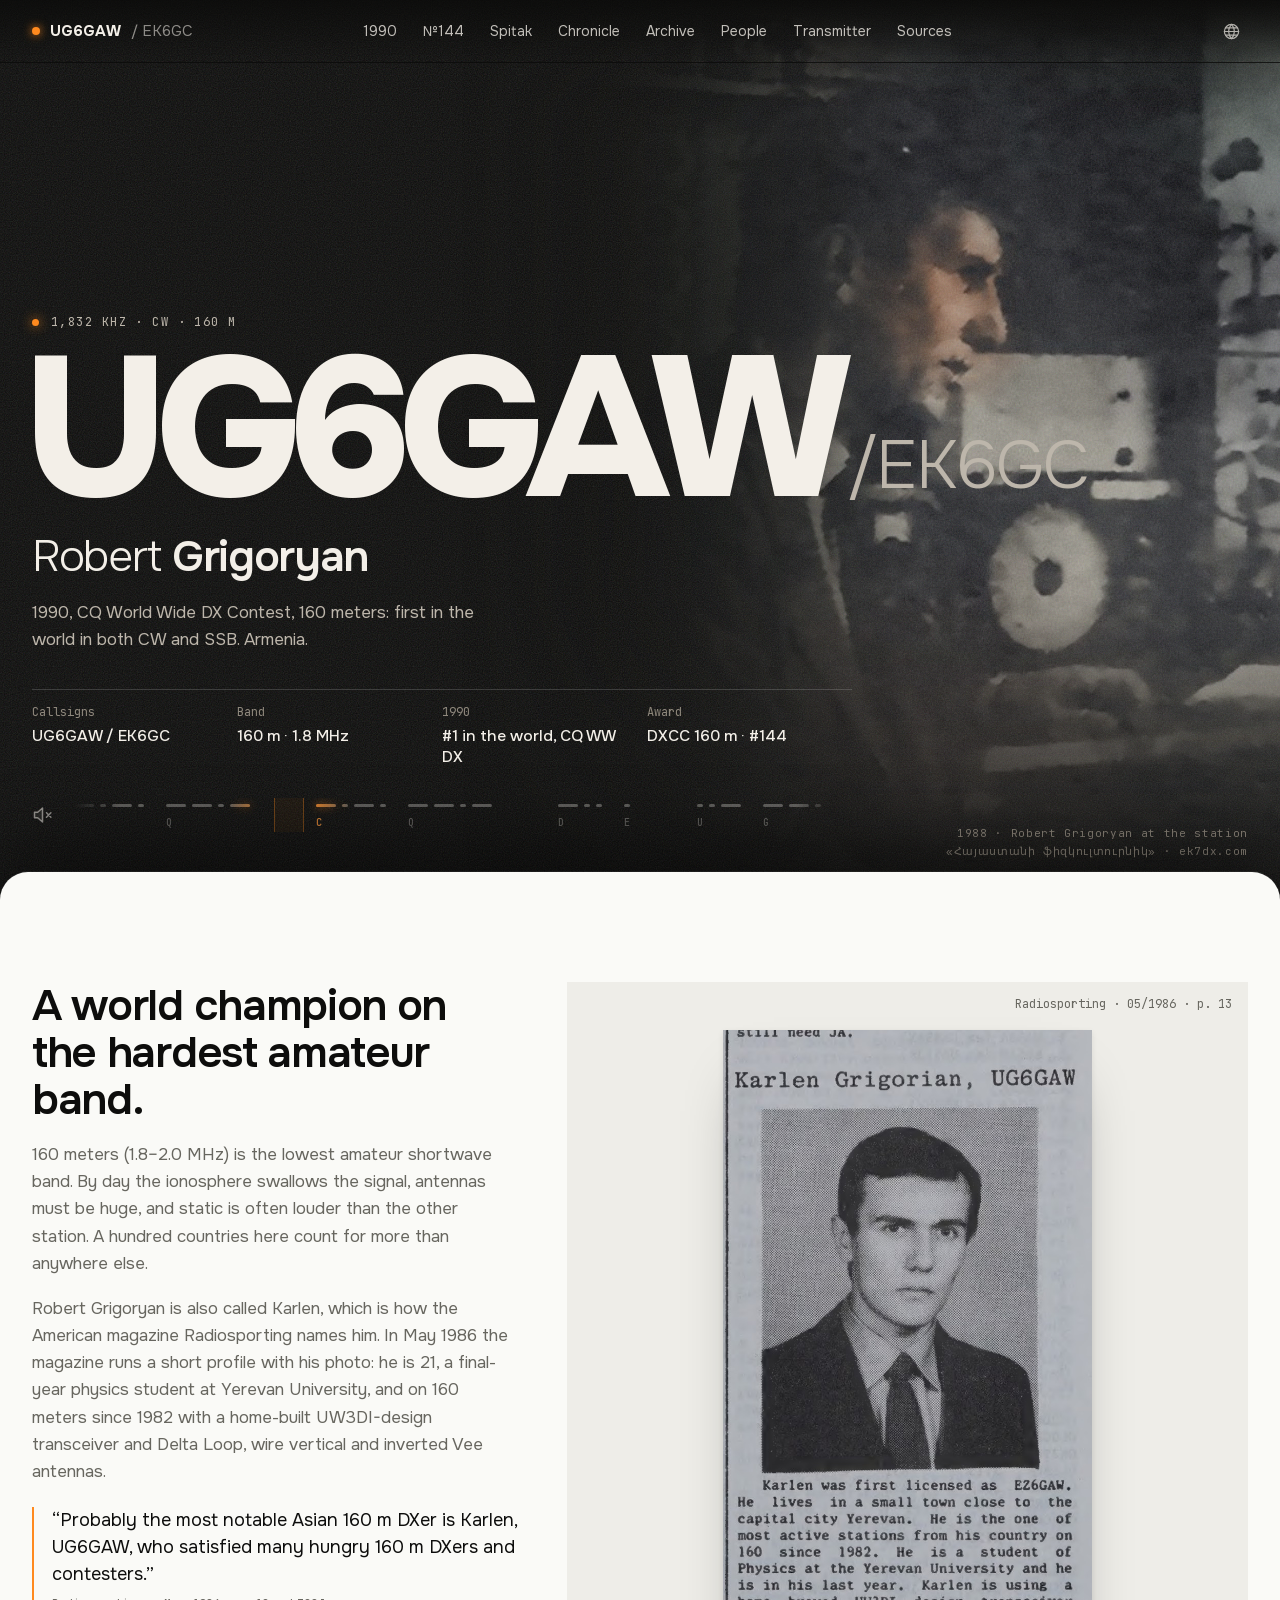
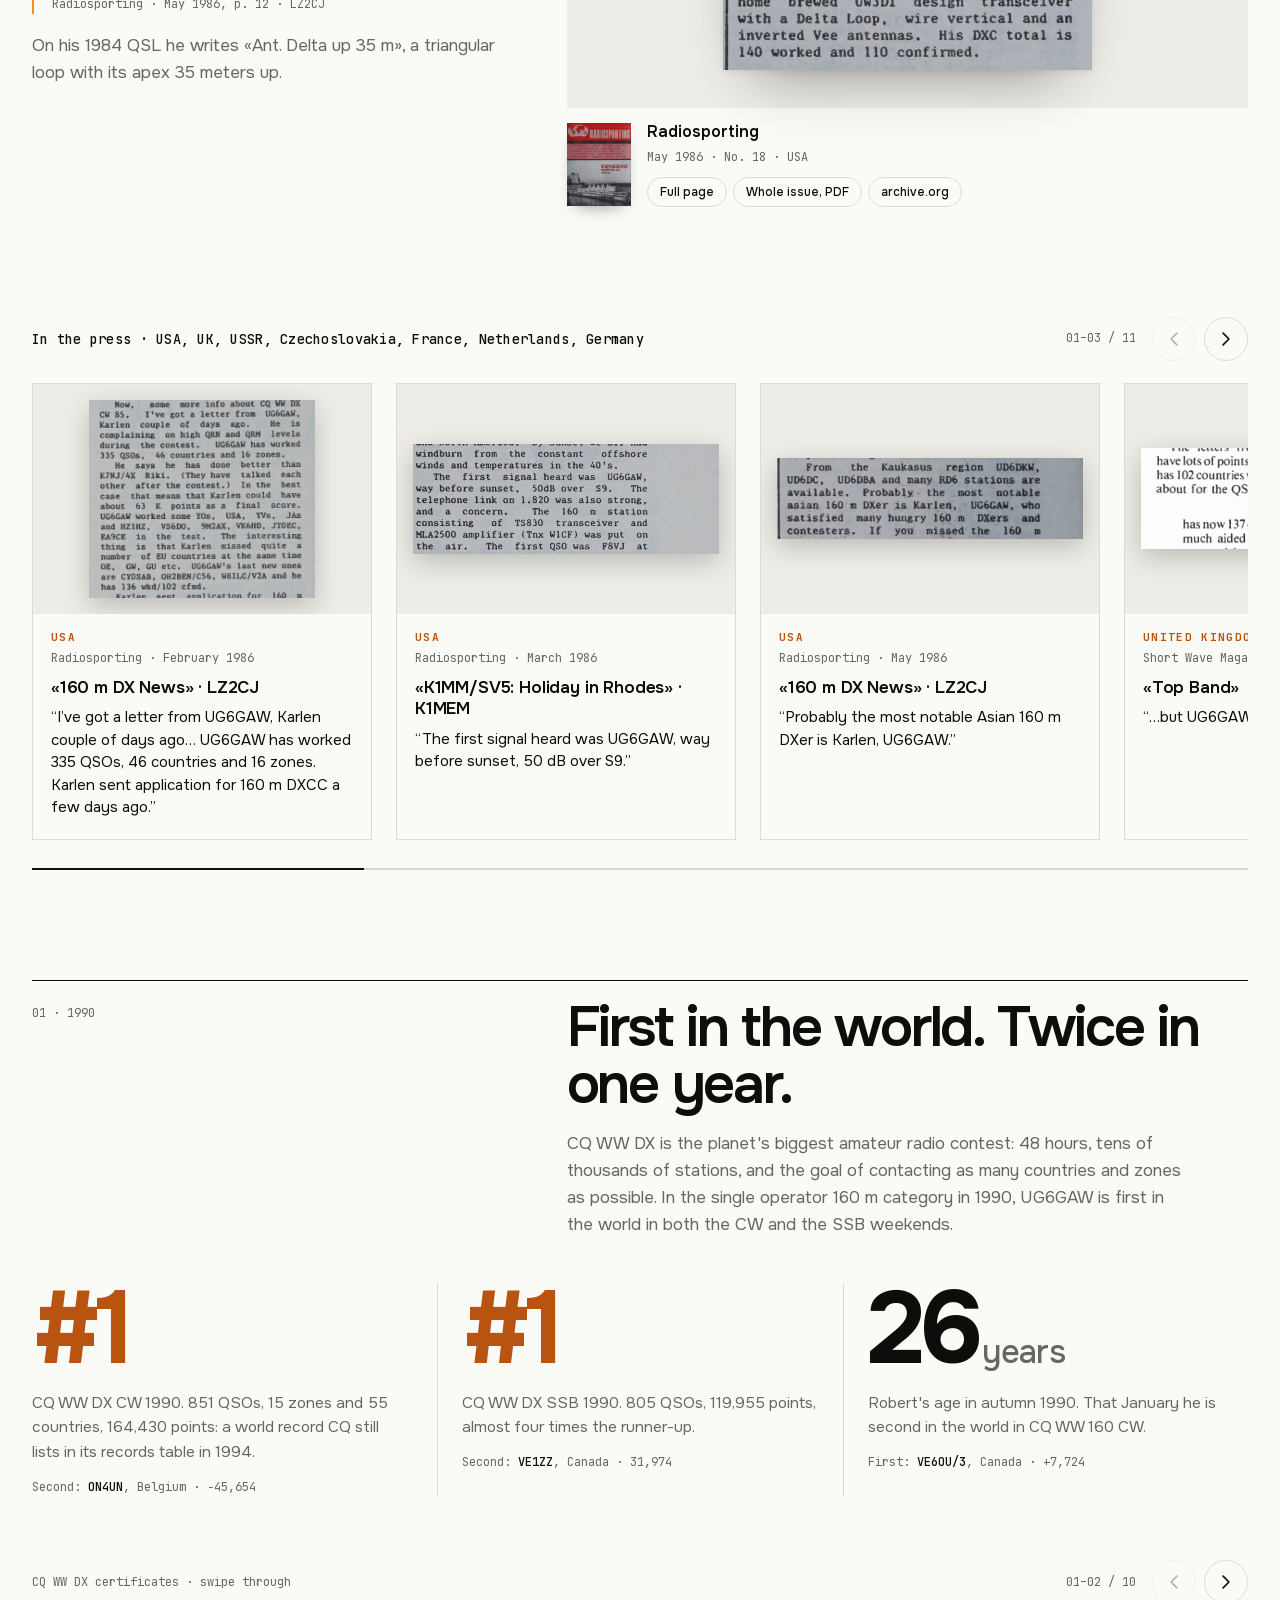
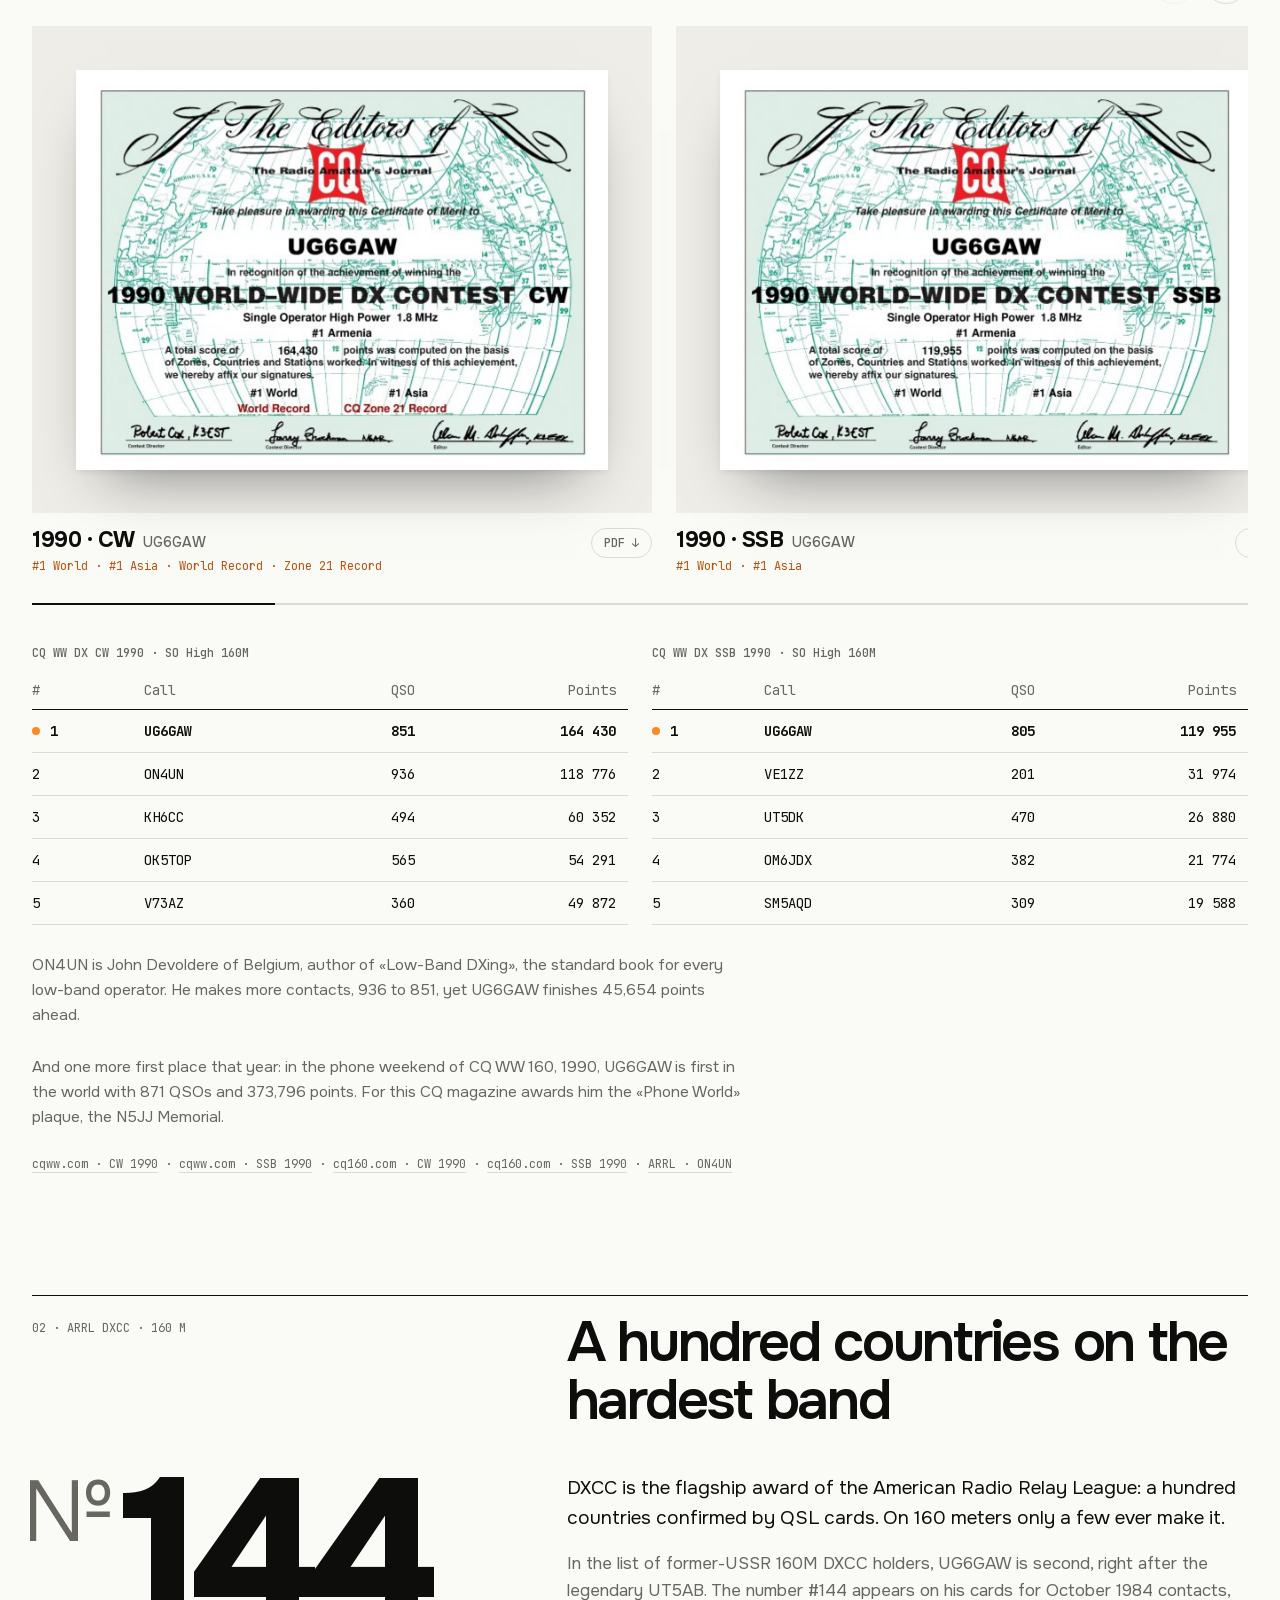
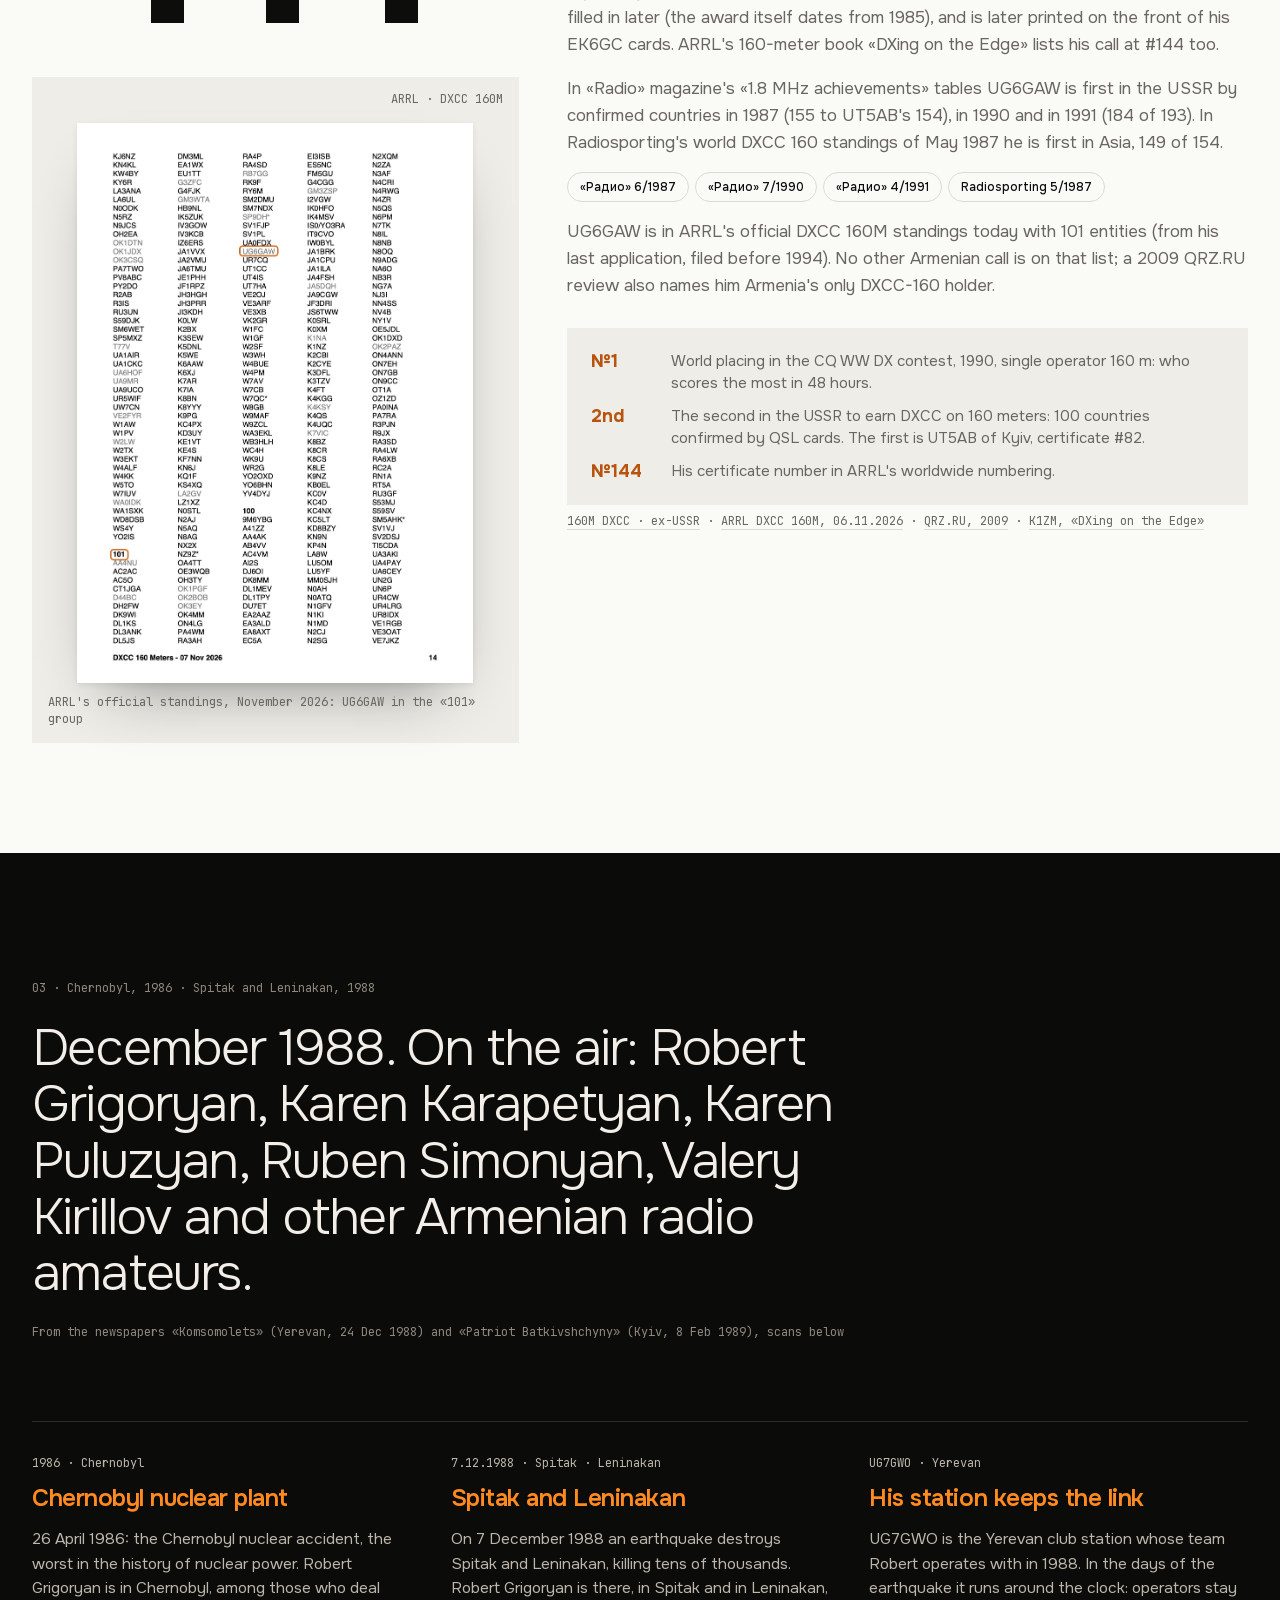
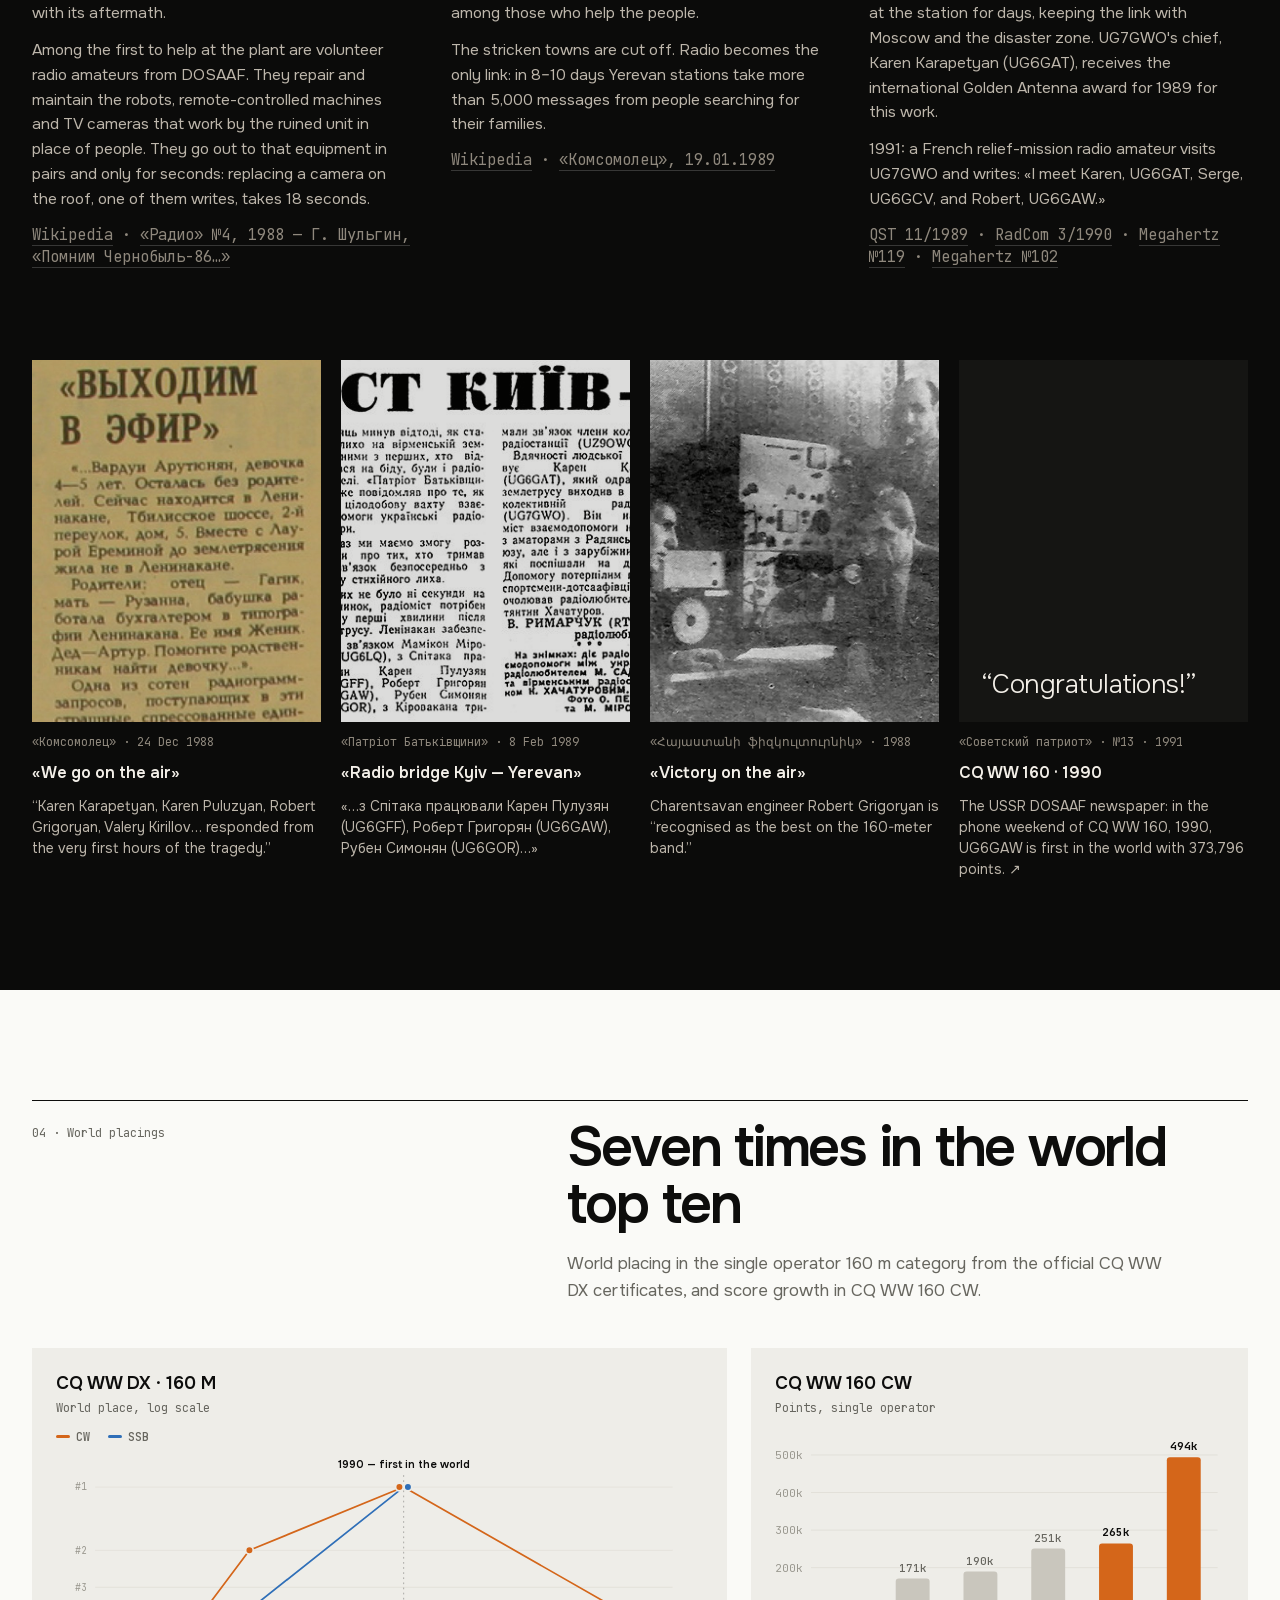
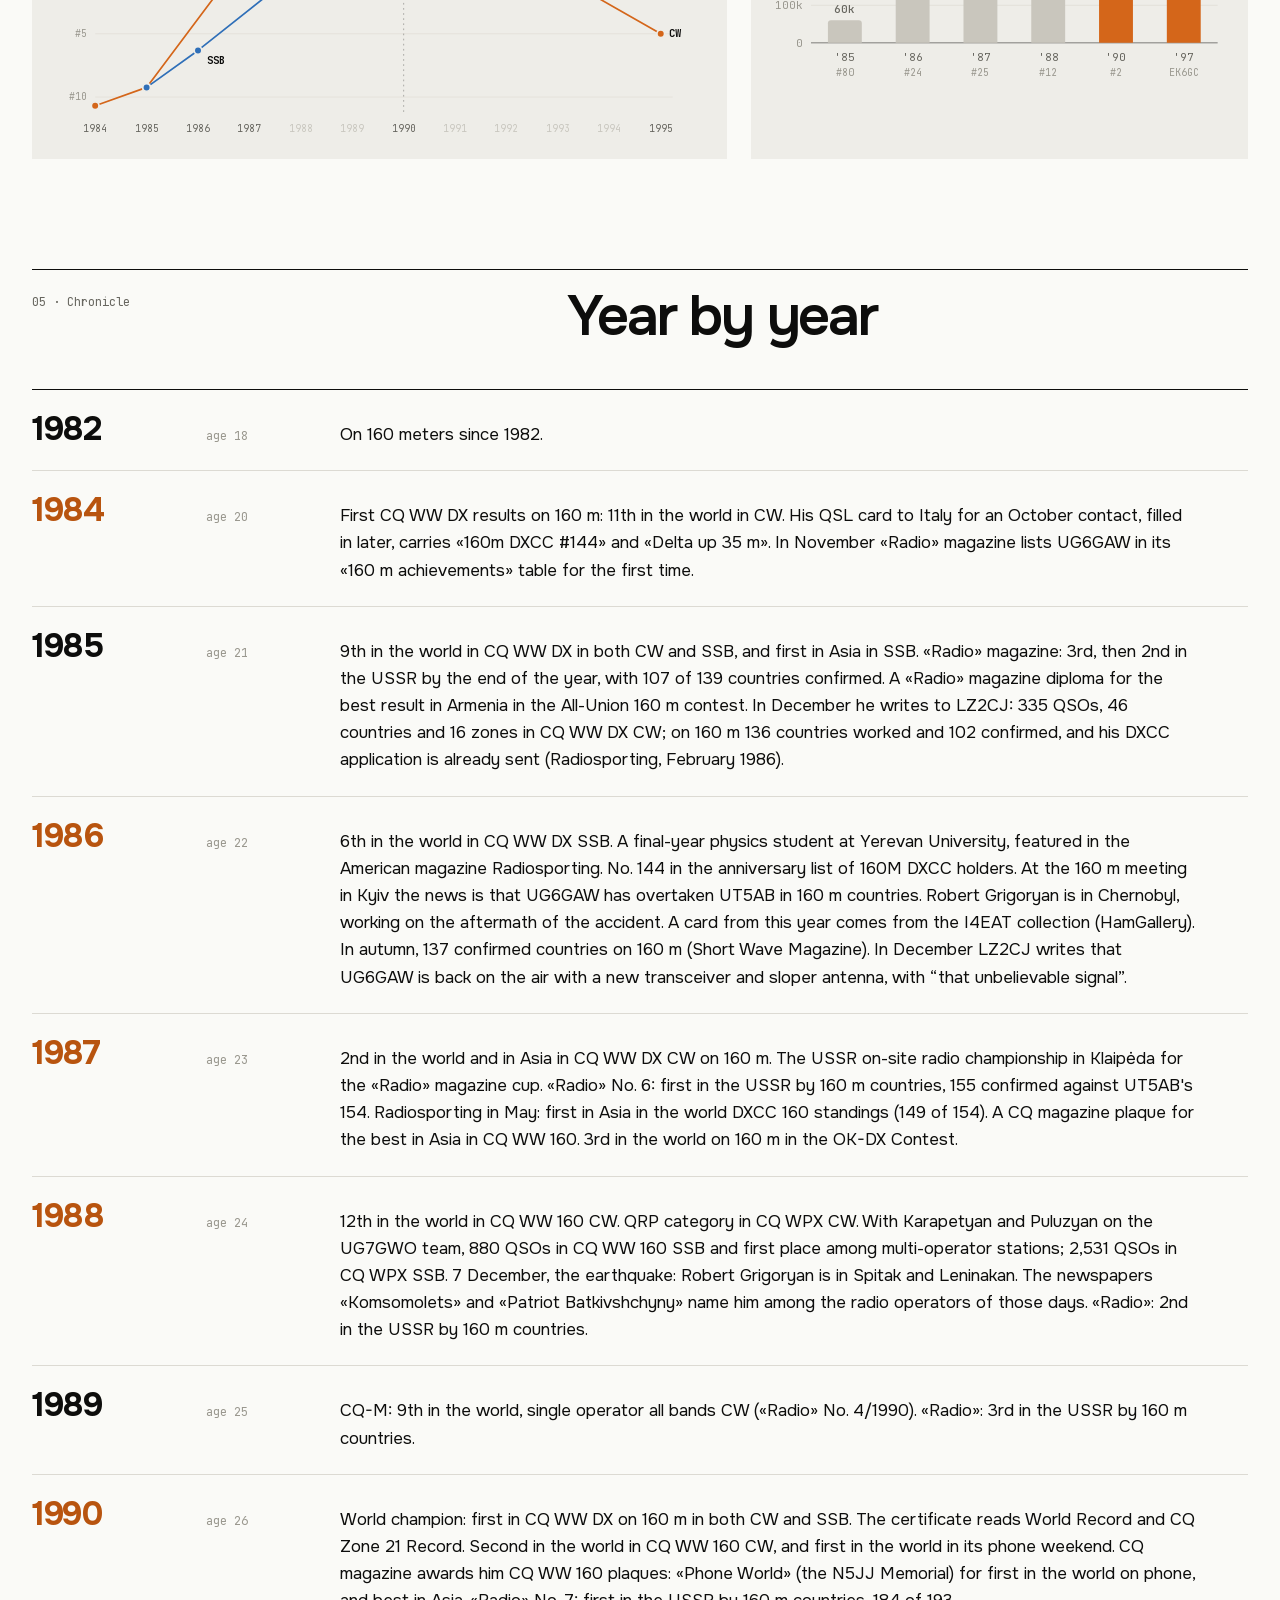
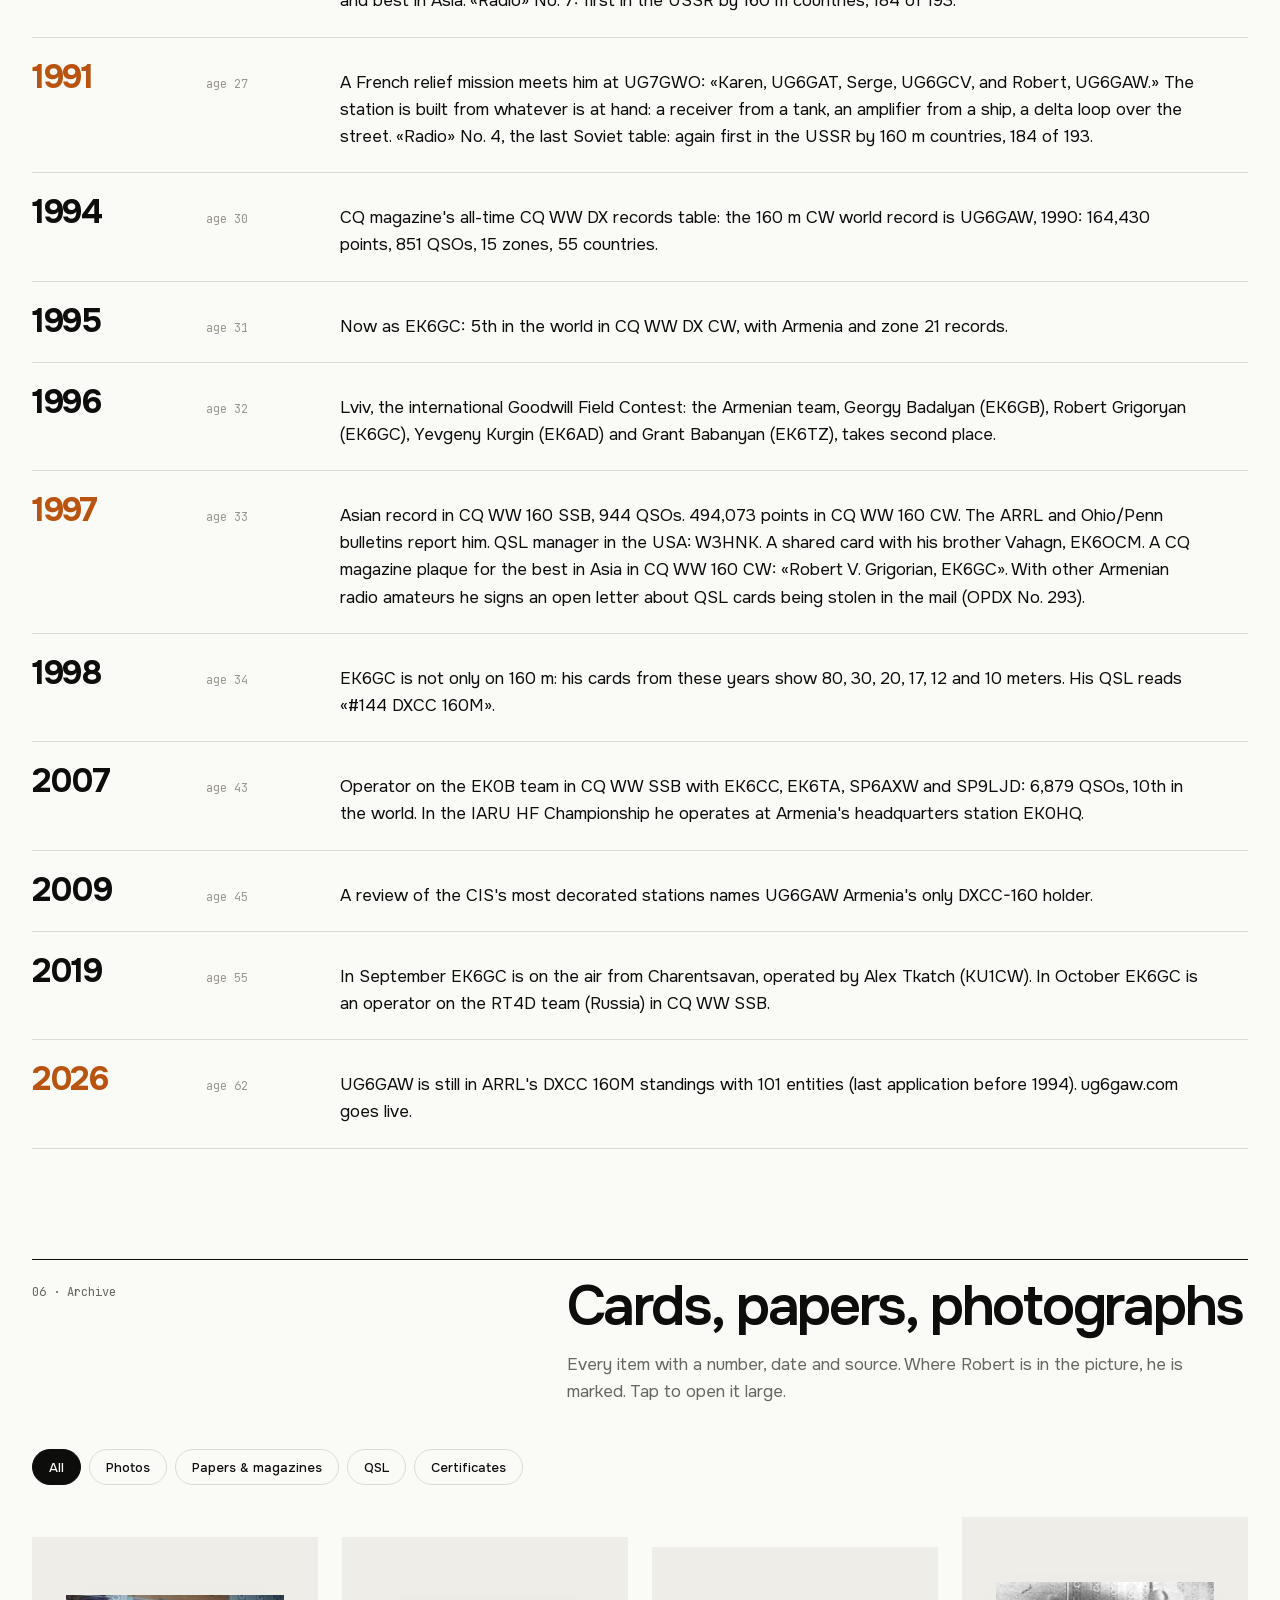
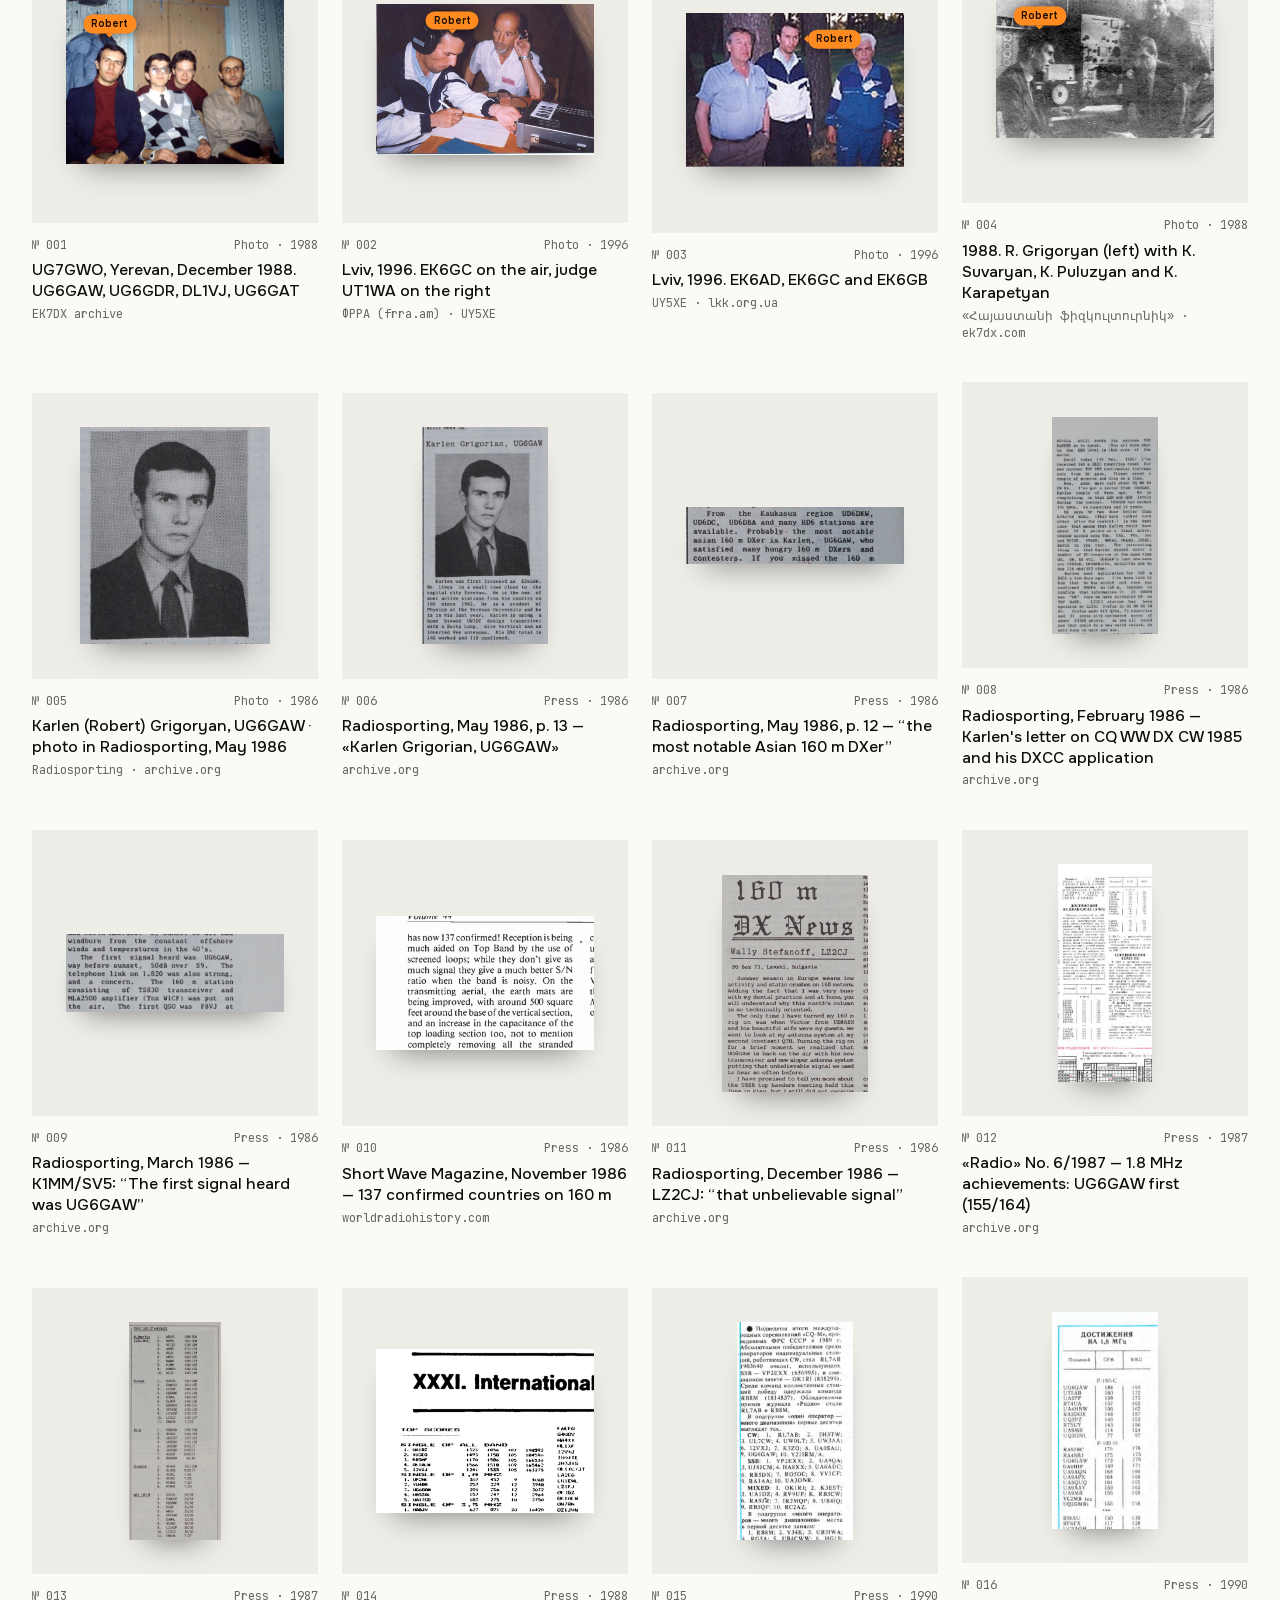
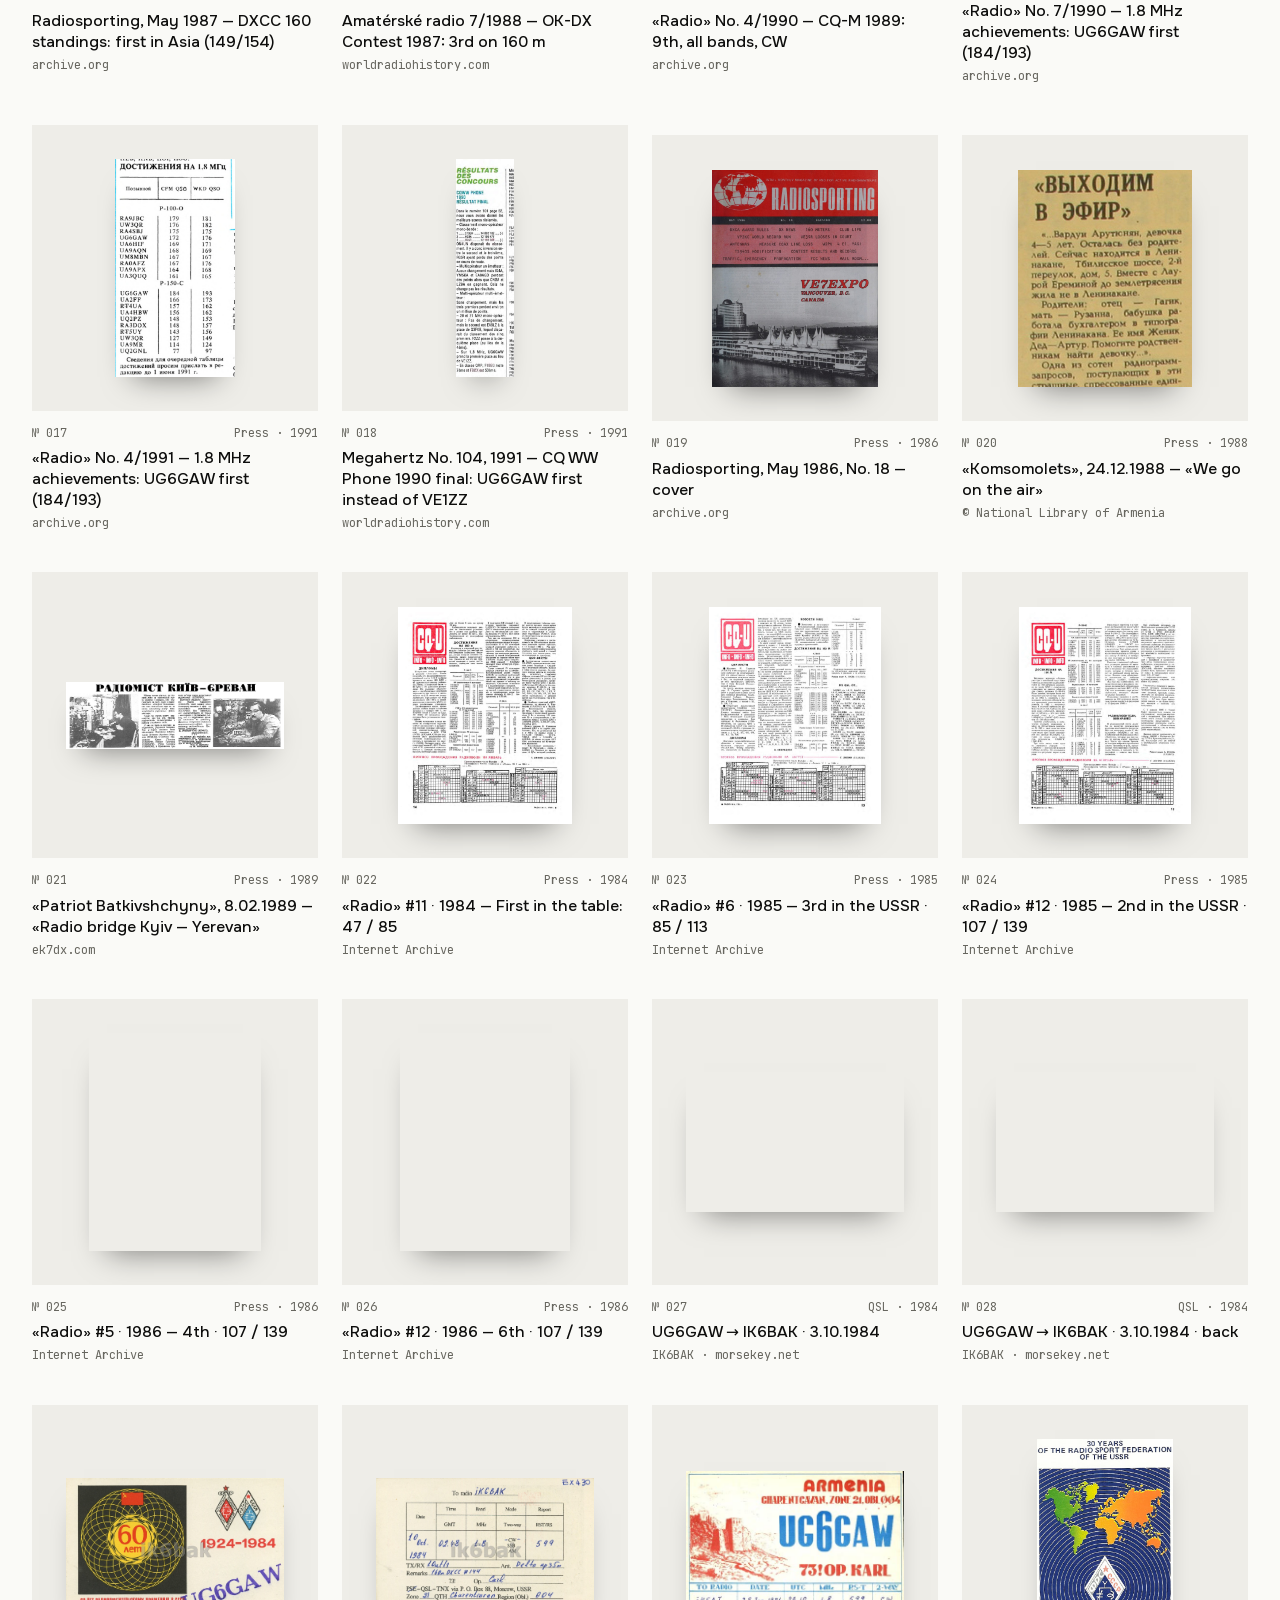
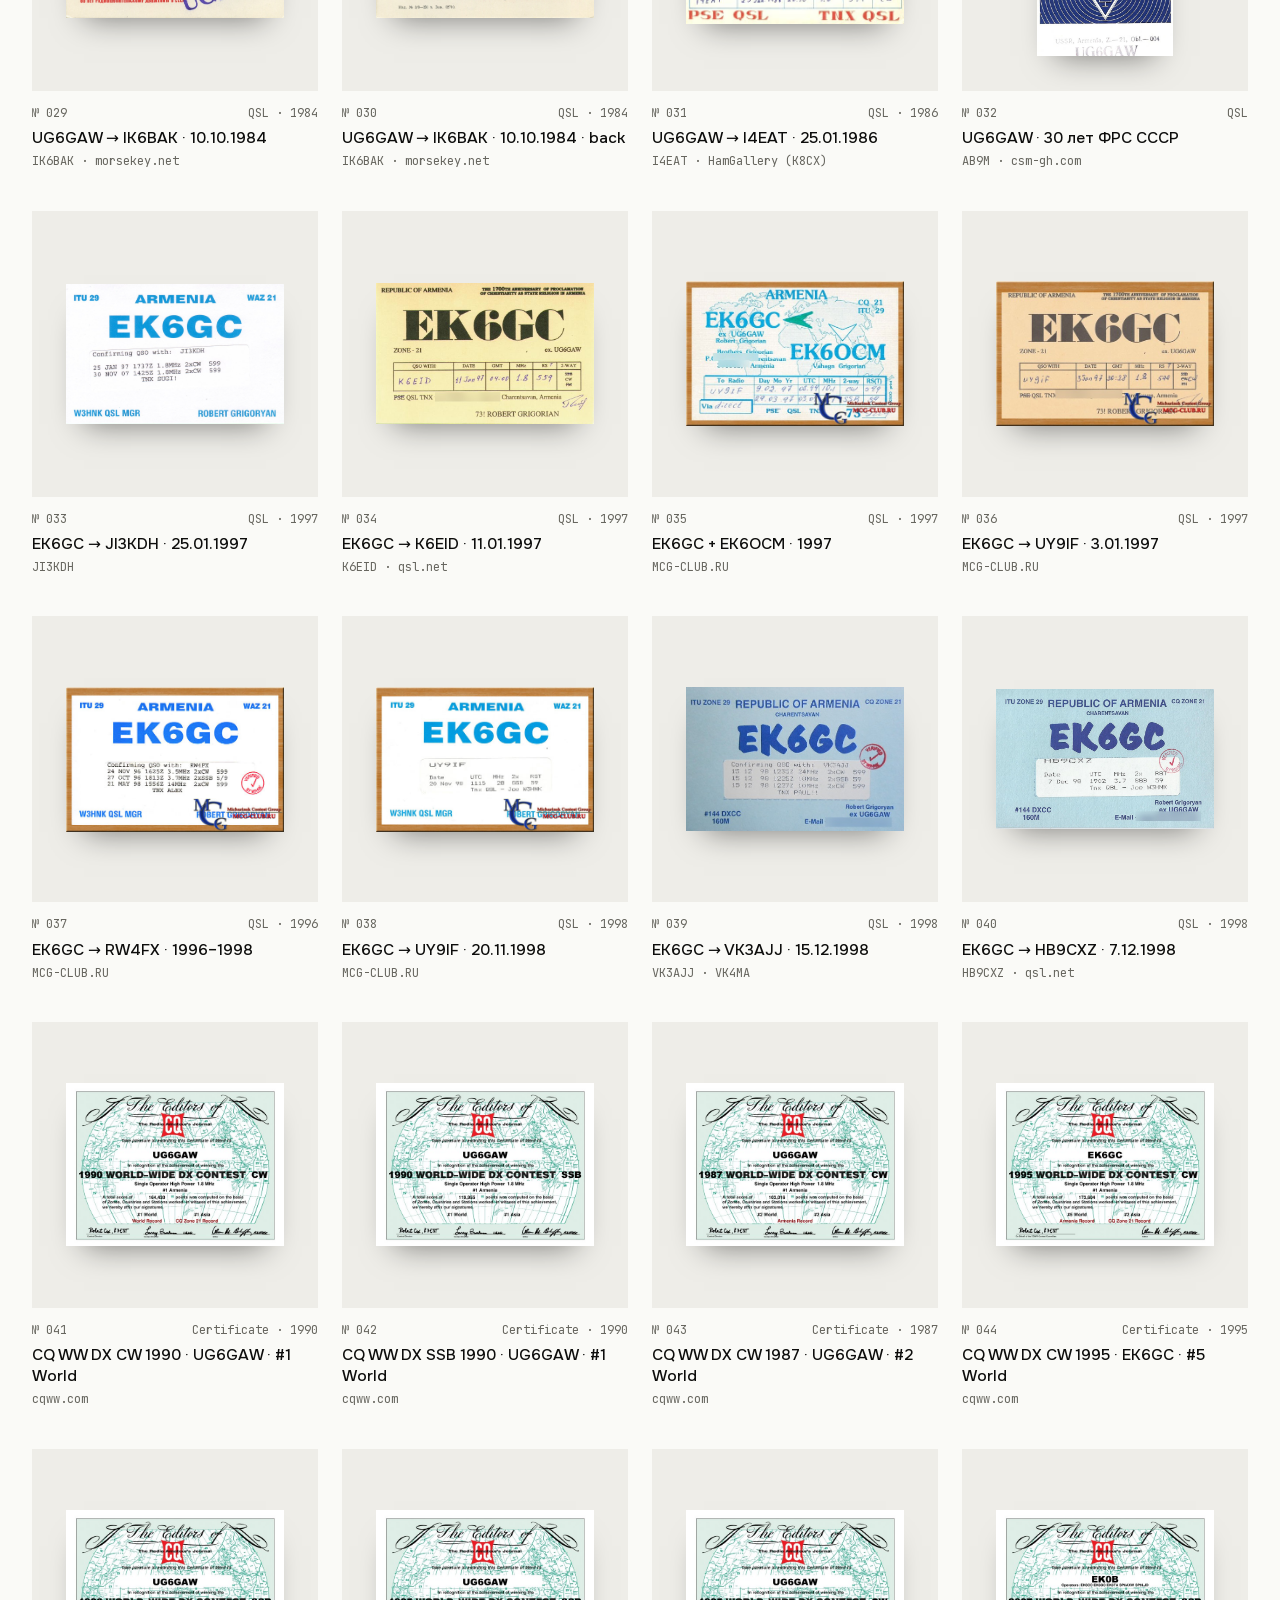
==== index.html @ 6b1f1c9c "Update site" ====
<!DOCTYPE html>
<html lang="ru" data-lang="ru">
<head>
<meta charset="utf-8">
<meta name="viewport" content="width=device-width,initial-scale=1,viewport-fit=cover">
<script>try{if(localStorage.getItem('ug6gaw-full')==='1'&&Math.min(screen.width,screen.height)<900){document.querySelector('meta[name=viewport]').setAttribute('content','width=1600');var R=document.documentElement;R.classList.add('full');R.style.setProperty('--k',(1600/Math.min(screen.width,screen.height)).toFixed(3))}}catch(e){}</script>
<title>UG6GAW / EK6GC · Роберт Григорян</title>
<meta name="description" content="Robert Grigoryan, UG6GAW / EK6GC: world champion on 160 meters, CQ WW DX 1990. Armenia.">
<meta name="theme-color" content="#0b0b0a">
<meta property="og:title" content="UG6GAW / EK6GC · Robert Grigoryan">
<meta property="og:description" content="Robert Grigoryan, UG6GAW / EK6GC. Radio amateur from Armenia, 160 meters. CQ World Wide DX Contest 1990.">
<meta property="og:image" content="https://ug6gaw.com/img/hero/fizk-1988.jpg">
<link rel="icon" href="data:image/svg+xml,%3Csvg xmlns='http://www.w3.org/2000/svg' viewBox='0 0 32 32'%3E%3Crect width='32' height='32' rx='7' fill='%230b0b0a'/%3E%3Ccircle cx='16' cy='16' r='6' fill='%23ff8a1f'/%3E%3C/svg%3E">
<link rel="stylesheet" href="fonts/v2.css">
<link rel="stylesheet" href="fonts/fonts.css">
<style>
:root{--bg:#fafaf7;--plinth:#eeede8;--plinth2:#e6e4dd;--ink:#0d0d0c;--ink2:#67665f;--ink3:#9a988f;--rule:#dcdad3;--night:#0b0b0a;--night2:#151513;--light:#f3efe8;--light2:#bdb6ab;--light3:#8f887d;--amber:#ff8a1f;--amber-ink:#b8540f;--cw:#d4661a;--ssb:#2f6fb8;
  --sans:"Onest","Noto Sans Armenian",system-ui,-apple-system,"Segoe UI",sans-serif;--mono:"JetBrains Mono",ui-monospace,Menlo,monospace}
*{box-sizing:border-box}
html{-webkit-text-size-adjust:100%;scroll-behavior:smooth;scroll-padding-top:70px}
body{margin:0;background:var(--bg);color:var(--ink);font:400 17px/1.6 var(--sans);-webkit-font-smoothing:antialiased;text-rendering:optimizeLegibility}
body.locked{overflow:hidden}
img{display:block;max-width:100%;height:auto}
a{color:inherit}
button{font:inherit;color:inherit}
html:not([data-lang="ru"]) .l-ru,html:not([data-lang="en"]) .l-en,html:not([data-lang="hy"]) .l-hy{display:none !important}
.wrap{max-width:1320px;margin:0 auto;padding:0 32px}
.m{font:400 12px/1.45 var(--mono);color:var(--ink2)}
.m b{font-weight:500;color:var(--ink)}
.sr{position:absolute;width:1px;height:1px;overflow:hidden;clip:rect(0 0 0 0)}
section{position:relative}
@keyframes bl{0%,60%{opacity:1}70%,100%{opacity:.25}}

/* ---------- header ---------- */
header{position:fixed;inset:0 0 auto;z-index:30;color:var(--light);transition:background .3s,color .3s,border-color .3s;border-bottom:1px solid transparent}
header:not(.solid){background:linear-gradient(180deg,rgba(11,11,10,.8),rgba(11,11,10,0))}
header.dk{background:rgba(11,11,10,.92);-webkit-backdrop-filter:blur(14px);backdrop-filter:blur(14px);border-color:rgba(255,255,255,.08)}
header.solid{background:rgba(250,250,247,.92);-webkit-backdrop-filter:blur(14px);backdrop-filter:blur(14px);color:var(--ink);border-color:var(--rule)}
header .wrap{display:grid;grid-template-columns:auto 1fr auto;align-items:center;gap:24px;height:62px}
.brand{display:flex;align-items:center;gap:10px;font:700 15px var(--sans);text-decoration:none;white-space:nowrap}
.brand i{width:8px;height:8px;border-radius:50%;background:var(--amber);box-shadow:0 0 10px var(--amber);animation:bl 1.6s infinite}
.brand em{font-style:normal;font-weight:400;opacity:.55}

.nav{display:flex;justify-content:center;gap:26px;font-size:14px}
.nav a{text-decoration:none;opacity:.78;transition:opacity .2s}
.nav a:hover{opacity:1}
.hr{display:flex;align-items:center;gap:10px}
.fullbtn{display:none;align-items:center;gap:7px;height:36px;padding:0 14px;border:1px solid rgba(140,136,128,.45);border-radius:999px;background:none;color:inherit;font:500 12.5px/1 var(--sans);white-space:nowrap;cursor:pointer;-webkit-appearance:none;appearance:none;-webkit-tap-highlight-color:transparent}
.fullbtn svg{width:14px;height:14px;flex:none}
.mobbtn{display:none}
html.full .grain{display:none}
html.full .hero .photo{animation:none;transform:scale(1.04)}
html.full .hero .in{will-change:auto}
.totop{position:fixed;z-index:35;right:calc(18px*var(--k,1));bottom:calc(18px*var(--k,1));width:calc(42px*var(--k,1));height:calc(42px*var(--k,1));padding:0;border:1px solid rgba(255,255,255,.16);border-radius:50%;background:rgba(18,17,16,.78);-webkit-backdrop-filter:blur(10px);backdrop-filter:blur(10px);color:var(--light);cursor:pointer;-webkit-appearance:none;appearance:none;-webkit-tap-highlight-color:transparent;box-shadow:0 6px 24px rgba(0,0,0,.22);opacity:0;visibility:hidden;transform:translateY(10px);transition:opacity .3s,transform .3s,visibility .3s,background .2s}
.totop.on{opacity:1;visibility:visible;transform:none}
.totop svg{position:absolute;left:50%;top:50%;width:calc(18px*var(--k,1));height:calc(18px*var(--k,1));transform:translate(-50%,-50%);display:block}
@media (hover:hover){.totop:hover{background:rgba(11,11,10,.95)}}
body.locked .totop{opacity:0;visibility:hidden}
@media (max-width:640px){.totop{right:14px;bottom:14px;width:40px;height:40px}}
html.full .mobbtn{display:flex;align-items:center;gap:calc(8px*var(--k,1));position:fixed;z-index:40;left:50%;bottom:calc(16px*var(--k,1));transform:translateX(-50%);height:calc(40px*var(--k,1));padding:0 calc(18px*var(--k,1));border:1px solid rgba(255,255,255,.22);border-radius:999px;background:rgba(11,11,10,.86);-webkit-backdrop-filter:blur(10px);backdrop-filter:blur(10px);color:var(--light);font:500 calc(14px*var(--k,1))/1 var(--sans);white-space:nowrap;cursor:pointer;box-shadow:0 8px 30px rgba(0,0,0,.3)}
html.full .mobbtn svg{width:calc(15px*var(--k,1));height:calc(15px*var(--k,1))}
.sheet .langs{margin-top:30px}
.sheet .langs p{font:400 11px var(--mono);letter-spacing:.14em;text-transform:uppercase;color:var(--light3);margin:0 0 12px}
.sheet .langs .sl{display:flex;flex-wrap:wrap;gap:8px}
.sheet .langs button{display:flex;align-items:center;gap:10px;height:44px;padding:0 16px;border:1px solid rgba(255,255,255,.14);border-radius:999px;background:none;color:var(--light2);font:500 15px var(--sans);cursor:pointer;-webkit-appearance:none;appearance:none}
.sheet .langs button svg{display:block;width:20px;height:14px;border-radius:2px;box-shadow:0 0 0 .5px rgba(0,0,0,.35)}
.sheet .langs button[aria-pressed="true"]{border-color:rgba(243,239,232,.75);color:var(--light);background:rgba(255,255,255,.05)}
.flags{display:flex;align-items:center;gap:14px;padding:0 4px}
.flags button{position:relative;display:block;border:0;background:none;cursor:pointer;padding:8px 0;opacity:.42;filter:saturate(.55);transition:opacity .25s,filter .25s,transform .25s}
.flags button svg{display:block;width:18px;height:12px;border-radius:2px;box-shadow:0 0 0 .5px rgba(0,0,0,.35),0 1px 3px rgba(0,0,0,.25)}

.flags button:hover{opacity:.8;filter:none}
.flags button[aria-pressed="true"]{opacity:1;filter:none}
.lang{position:relative;flex:none;width:126px;height:34px}
.globe{position:absolute;right:0;top:0;width:34px;height:34px;padding:0;border:0;background:none;color:inherit;opacity:.7;cursor:pointer;-webkit-appearance:none;appearance:none;-webkit-tap-highlight-color:transparent;transition:opacity .25s,transform .5s cubic-bezier(.2,.8,.2,1)}
.globe svg{position:absolute;left:50%;top:50%;width:19px;height:19px;margin:-9.5px 0 0 -9.5px;display:block;transition:transform .6s cubic-bezier(.2,.8,.2,1)}
@media (hover:hover){.globe:hover{opacity:1}}
.globe:focus-visible{outline:1px solid currentColor;outline-offset:2px;border-radius:50%}
.lang.open .globe{opacity:1;transform:translateX(-92px)}
.lang.open .globe svg{transform:rotate(-30deg)}
.lang .flags{position:absolute;right:0;top:0;height:34px;width:92px;box-sizing:border-box;justify-content:flex-end;padding:0 4px 0 6px;-webkit-clip-path:inset(0 0 0 100%);clip-path:inset(0 0 0 100%);opacity:0;visibility:hidden;transition:clip-path .5s cubic-bezier(.2,.8,.2,1),-webkit-clip-path .5s cubic-bezier(.2,.8,.2,1),opacity .2s,visibility 0s .5s}
.lang.open .flags{-webkit-clip-path:inset(-6px -6px -6px 0);clip-path:inset(-6px -6px -6px 0);opacity:1;visibility:visible;transition:clip-path .5s cubic-bezier(.2,.8,.2,1),-webkit-clip-path .5s cubic-bezier(.2,.8,.2,1),opacity .3s .08s,visibility 0s}
@media (prefers-reduced-motion:reduce){.lang .flags,.lang.open .flags,.globe,.globe svg{transition:none}}

.menubtn{display:none;position:relative;flex:none;width:36px;height:36px;padding:0;border:1px solid rgba(140,136,128,.45);border-radius:50%;background:none;color:inherit;cursor:pointer;-webkit-appearance:none;appearance:none;-webkit-tap-highlight-color:transparent;transition:border-color .25s,background .25s}
.menubtn span{position:absolute;left:50%;top:50%;height:2px;margin:-1px 0 0 -7px;border-radius:2px;background:currentColor;transition:transform .35s cubic-bezier(.2,.8,.2,1),width .35s cubic-bezier(.2,.8,.2,1)}
.menubtn span:nth-child(1){width:14px;transform:translateY(-3px)}
.menubtn span:nth-child(2){display:none}
.menubtn span:nth-child(3){width:8px;transform:translateY(3px)}
@media (hover:hover){.menubtn:hover span:nth-child(3){width:14px}}
.menubtn[aria-expanded="true"]{border-color:rgba(243,239,232,.6);background:rgba(255,255,255,.06)}
.menubtn[aria-expanded="true"] span:nth-child(1){transform:rotate(45deg)}
.menubtn[aria-expanded="true"] span:nth-child(3){width:14px;transform:rotate(-45deg)}
.sheet{position:fixed;inset:62px 0 0;z-index:29;background:var(--night);color:var(--light);padding:18px 24px 40px;overflow:auto;opacity:0;visibility:hidden;transition:opacity .25s,visibility .25s}
.sheet.open{opacity:1;visibility:visible}
.sheet a{display:flex;gap:16px;align-items:baseline;padding:14px 0;border-bottom:1px solid rgba(255,255,255,.1);font:500 24px/1.2 var(--sans);text-decoration:none;letter-spacing:-.02em}
.sheet a small{font:400 11px var(--mono);color:var(--amber);min-width:22px}

/* ---------- hero (night) ---------- */
.hero{background:var(--night);color:var(--light);min-height:min(100svh,940px);display:flex;align-items:flex-end;overflow:hidden;isolation:isolate;position:sticky;top:var(--ht,0px);z-index:0}
.hero.gone{visibility:hidden}
.hero .dim{position:absolute;inset:0;z-index:6;background:#0b0b0a;opacity:0;pointer-events:none}
main{position:relative;z-index:1;background:var(--bg);border-radius:28px 28px 0 0;margin-top:-28px;box-shadow:0 -1px 0 rgba(255,255,255,.06),0 -30px 70px rgba(0,0,0,.45)}
footer{position:relative;z-index:1}
.hero .photos{position:absolute;top:0;bottom:0;right:0;width:64%;z-index:-2;overflow:hidden;
  -webkit-mask-image:linear-gradient(90deg,transparent 0,#000 48%),linear-gradient(0deg,transparent 0,#000 34%,#000 88%,transparent 100%);mask-image:linear-gradient(90deg,transparent 0,#000 48%),linear-gradient(0deg,transparent 0,#000 34%,#000 88%,transparent 100%);-webkit-mask-composite:source-in;mask-composite:intersect}
.hero .photo{position:absolute;inset:0;background:url(img/hero/fizk-1988.jpg) 46% 20%/cover no-repeat;opacity:.78;animation:kb 26s ease-in-out infinite alternate}
@keyframes kb{from{transform:scale(1.02)}to{transform:scale(1.09)}}
.grain{position:absolute;inset:-50%;z-index:-1;opacity:.16;pointer-events:none;background-image:url("data:image/svg+xml,%3Csvg xmlns='http://www.w3.org/2000/svg' width='180' height='180'%3E%3Cfilter id='n'%3E%3CfeTurbulence type='fractalNoise' baseFrequency='.85' numOctaves='2' stitchTiles='stitch'/%3E%3C/filter%3E%3Crect width='180' height='180' filter='url(%23n)'/%3E%3C/svg%3E");animation:gr 1.2s steps(4) infinite}
@keyframes gr{0%{transform:translate(0,0)}25%{transform:translate(-3%,2%)}50%{transform:translate(2%,-3%)}75%{transform:translate(-2%,-1%)}}
.hero .in{position:relative;width:100%;padding-top:130px;padding-bottom:68px;transform-origin:50% 100%;will-change:transform}
.call .now{position:relative}
.ant{position:absolute;left:58%;bottom:100%;width:1.2em;margin-bottom:.2em;transform:translateX(-50%);pointer-events:none;line-height:0}
.ant svg{display:block;width:100%;height:auto;overflow:visible}
.ant svg path,.ant svg circle{vector-effect:non-scaling-stroke}
.ant .loop{stroke:rgba(243,239,232,.8)!important;stroke-width:1.3px!important}
.ant .rail{stroke:rgba(243,239,232,.5)!important;stroke-width:1px!important}
.ant .guy,.ant .gnd,.ant .dim{stroke:rgba(243,239,232,.3)!important}
.ant .dt{display:none}
.ant .waves circle{stroke-width:1.2px}
.ant .loop{stroke:rgba(243,239,232,.55);stroke-width:1.3}
.ant .rail{stroke:rgba(243,239,232,.32);stroke-width:1}
.ant .guy{stroke:rgba(243,239,232,.16);stroke-width:1;stroke-dasharray:3 4}
.ant .gnd{stroke:rgba(243,239,232,.22);stroke-width:1;stroke-dasharray:2 5}
.ant .feed{stroke:var(--amber);stroke-width:1.3}
.ant .fp{fill:var(--amber)}
.ant .ins{fill:var(--night);stroke:rgba(243,239,232,.6);stroke-width:1}
.ant .dim{stroke:rgba(243,239,232,.22);stroke-width:1}
.ant .dt{fill:rgba(243,239,232,.4);font:500 10px var(--mono);letter-spacing:.1em;text-anchor:middle}
.ant .waves circle{stroke:var(--amber);stroke-width:1.2;transform-origin:160px 46px;animation:wave 3.6s ease-out infinite;opacity:0}
.ant .waves circle:nth-child(2){animation-delay:1.2s}.ant .waves circle:nth-child(3){animation-delay:2.4s}
@keyframes wave{0%{transform:scale(.6);opacity:.85}100%{transform:scale(4.4);opacity:0}}
@media (max-width:900px){.ant{display:none}}
.tower{position:absolute;left:0;top:78px;bottom:34px;z-index:1;pointer-events:none;display:none}
.tower canvas{position:absolute;left:0;top:58px;display:block;-webkit-mask-image:linear-gradient(90deg,transparent 0,#000 38%,#000 62%,transparent 100%),linear-gradient(180deg,transparent 0,#000 14%,#000 50%,transparent 96%);-webkit-mask-composite:source-in;mask-image:linear-gradient(90deg,transparent 0,#000 30%,#000 70%,transparent 100%),linear-gradient(180deg,transparent 0,#000 12%,#000 58%,transparent 100%);mask-composite:intersect}
.tower .wl{position:absolute;left:50%;top:0;transform:translateX(-50%);display:flex;flex-direction:column;align-items:center;gap:8px;font:500 10px/1 "JetBrains Mono",monospace;letter-spacing:.08em;color:rgba(255,138,31,.92);white-space:nowrap}
.tower .wl i{width:6px;height:6px;border-radius:50%;background:#4a1a16;transition:background .06s,box-shadow .06s}
.tower .wl i.on{background:#ff3b2f;box-shadow:0 0 6px #ff3b2f,0 0 14px rgba(255,59,47,.6)}
.tower .wl em{font-style:normal;color:rgba(243,239,232,.42);font-size:9px;letter-spacing:.14em}
.tower .wl b{width:1px;height:16px;background:linear-gradient(rgba(255,138,31,.55),transparent)}
.freq{display:flex;align-items:center;gap:12px;font:400 12px var(--mono);letter-spacing:.12em;text-transform:uppercase;color:var(--light2)}
.freq i{width:7px;height:7px;border-radius:50%;background:var(--amber);box-shadow:0 0 12px var(--amber);animation:bl 2.4s infinite}
.call{font:800 clamp(76px,15.5vw,250px)/.8 var(--sans);letter-spacing:-.065em;margin:22px 0 0 -.05em;color:var(--light);white-space:nowrap}
.call .now{font-weight:300;font-size:.34em;letter-spacing:-.02em;margin-left:.12em;color:var(--light2);vertical-align:.12em}
.hero h1{font:300 clamp(28px,3.4vw,48px)/1.1 var(--sans);letter-spacing:-.03em;margin:22px 0 0}
.hero h1 b{font-weight:600}
.champ{display:inline-flex;align-items:center;gap:14px;margin-top:20px;font:500 clamp(18px,1.6vw,22px)/1.2 var(--sans);letter-spacing:-.01em;color:var(--amber)}
.champ b{display:inline-grid;place-items:center;height:30px;padding:0 12px;border:1px solid var(--amber);border-radius:999px;font:600 13px var(--mono);letter-spacing:.06em}
.hero .lead{max-width:44ch;color:var(--light2);margin:18px 0 0;font-size:17px}
.hmeta{display:grid;grid-template-columns:repeat(4,minmax(0,1fr));border-top:1px solid rgba(255,255,255,.16);margin-top:36px;max-width:820px}
.hmeta div{padding:14px 18px 0 0}
.hmeta .m{display:block;margin-bottom:5px;color:var(--light3)}
.hmeta p{margin:0;font-weight:500;font-size:15.5px;line-height:1.35}
.pcap{position:absolute;right:32px;bottom:40px;font:400 11px/1.6 var(--mono);letter-spacing:.06em;color:var(--light3);text-align:right}
/* Morse ticker */
.mrow{display:flex;align-items:center;gap:14px;margin-top:30px;max-width:min(810px,calc(100% - 340px))}
.snd{flex:none;width:34px;height:34px;margin-left:-6px;border:0;background:none;padding:0;color:rgba(243,239,232,.55);display:grid;place-items:center;cursor:pointer;transition:color .2s}
.snd svg{display:block;width:24px;height:24px;overflow:visible}
.snd .bd{fill:currentColor;fill-opacity:.14}
.snd .w{opacity:0;transition:opacity .12s}
.snd:hover{color:var(--light)}
.snd:focus-visible{outline:1px solid var(--amber);outline-offset:2px;border-radius:6px}
.snd[aria-pressed="true"]{color:var(--amber)}
.snd[aria-pressed="true"] .x{display:none}
.snd[aria-pressed="true"] .w{opacity:.45}
.snd.beep .w{opacity:1}
.snd.beep .w2{transition-delay:.03s}
.morse{position:relative;flex:1;min-width:0;margin-top:0;height:34px;overflow:hidden;-webkit-mask-image:linear-gradient(90deg,transparent,#000 6%,#000 94%,transparent);mask-image:linear-gradient(90deg,transparent,#000 6%,#000 94%,transparent)}
.morse .lay{position:absolute;inset:0}
.morse .tr{position:absolute;left:0;top:0;display:flex;white-space:nowrap;animation:mv 40s linear infinite}
@keyframes mv{to{transform:translateX(-50%)}}
.morse .hot{-webkit-mask-image:linear-gradient(90deg,transparent 0,transparent 20%,#000 26%,#000 30%,transparent 36%);mask-image:linear-gradient(90deg,transparent 0,transparent 20%,#000 26%,#000 30%,transparent 36%)}
.morse .ch{display:inline-flex;flex-direction:column;align-items:flex-start;margin-right:22px}
.morse .ch.sp{margin-right:44px}
.morse .sg{display:flex;gap:6px;height:3px;margin-top:6px}
.morse .sg i{display:block;height:3px;border-radius:2px;background:rgba(243,239,232,.32)}
.morse .sg i.d{width:6px}.morse .sg i.h{width:20px}
.morse .lt{font:500 10px var(--mono);letter-spacing:.1em;color:rgba(243,239,232,.32);margin-top:9px}
.morse .hot .sg i{background:var(--amber);box-shadow:0 0 8px var(--amber)}
.morse .hot .lt{color:var(--amber)}
.morse .win{position:absolute;top:0;bottom:0;left:26%;width:4%;border-left:1px solid rgba(255,138,31,.35);border-right:1px solid rgba(255,138,31,.35);background:rgba(255,138,31,.05)}

/* ---------- archive (light) base ---------- */
.sec{padding:0 0 110px}
.press{padding:0 0 110px}
.press .chead>.m{color:var(--ink);font:500 13.5px/1.5 var(--mono);letter-spacing:.02em}
.ptrack{gap:20px}
.pc{flex:0 0 min(340px,84%);scroll-snap-align:start;margin:0;display:flex;flex-direction:column;background:var(--bg);border:1px solid var(--rule)}
.pimg{display:block;width:100%;height:230px;border:0;padding:16px;background:var(--plinth);cursor:zoom-in;overflow:hidden}
.pimg img{display:block;width:100%;height:100%;object-fit:contain;object-position:50% 50%;filter:drop-shadow(0 8px 14px rgba(0,0,0,.22))}
.pc figcaption{padding:16px 18px 20px;display:flex;flex-direction:column;gap:6px}
.pc .pco{font:600 11px var(--mono);letter-spacing:.12em;text-transform:uppercase;color:var(--amber-ink)}
.pc .pme{color:var(--ink2)}
.pc h4{margin:4px 0 2px;font:600 17px/1.25 var(--sans);letter-spacing:-.01em}
.pc p{margin:0;font-size:15px;line-height:1.5;color:var(--ink)}
.quotes{padding:0 0 110px}
.quotes .qh{display:block;margin-bottom:18px}
.qg{display:grid;grid-template-columns:repeat(3,minmax(0,1fr));gap:28px}
.qc{margin:0;border-top:1px solid var(--ink);padding-top:20px;display:flex;flex-direction:column;align-items:flex-start;gap:12px}
.qc blockquote{margin:0;font:400 19px/1.45 var(--sans);letter-spacing:-.01em;color:var(--ink)}
.qc .btn{height:30px;padding:0 12px;font-size:12px}
@media (max-width:900px){.qg{grid-template-columns:minmax(0,1fr);gap:24px}.quotes{padding-bottom:84px}.press{padding-bottom:84px}.pimg{height:200px}}
.sh{display:grid;grid-template-columns:minmax(0,5fr) minmax(0,7fr);gap:48px;border-top:1px solid var(--ink);padding:18px 0 44px}
.sh .m{padding-top:6px}
.sh h2{font:600 clamp(34px,4.4vw,64px)/1.02 var(--sans);letter-spacing:-.04em;margin:0}
.sh p{margin:16px 0 0;color:var(--ink2);max-width:56ch}
.src{margin-top:26px}
.src a{color:var(--ink2);text-decoration:none;border-bottom:1px solid var(--rule)}
.src a:hover{color:var(--ink);border-color:var(--ink)}
.obj{background:var(--plinth);padding:clamp(22px,4.5vw,60px);position:relative;border:0;cursor:zoom-in;display:block;width:100%;text-align:left}
.obj img{box-shadow:0 30px 60px -30px rgba(0,0,0,.45),0 2px 6px rgba(0,0,0,.08);margin:0 auto}
.obj .t1{position:absolute;right:16px;top:14px}
.obj .t2{position:absolute;left:16px;bottom:14px;right:16px}
.btn{display:inline-flex;align-items:center;height:36px;padding:0 16px;border:1px solid var(--rule);border-radius:999px;background:transparent;font:500 13px var(--sans);cursor:pointer;transition:background .2s,border-color .2s,color .2s}
.btn:hover{border-color:var(--ink)}
.btn[aria-pressed="true"]{background:var(--ink);color:var(--bg);border-color:var(--ink)}
.filters{display:flex;flex-wrap:wrap;gap:8px;margin:0 0 32px}

/* intro */
.intro{display:grid;grid-template-columns:minmax(0,5fr) minmax(0,7fr);gap:48px;padding:110px 0}
.intro h2{font:600 clamp(30px,3.4vw,46px)/1.08 var(--sans);letter-spacing:-.03em;margin:0}
.intro p{margin:18px 0 0;color:var(--ink2);max-width:48ch}
.mag{margin:0;align-self:start}
.magp{padding:48px clamp(20px,4vw,56px) clamp(20px,3vw,40px)}
.magp img{max-height:640px;width:auto;margin:0 auto}
.magp .live{position:relative;display:block;width:fit-content;margin:0 auto}
.magp .live img{display:block}
.magp .lv{position:absolute;left:10.972%;top:12.48%;width:73.611%;height:56.16%;overflow:hidden;opacity:0;transition:opacity .7s ease;pointer-events:none}
.magp .lv video{display:block;width:100%;height:100%;object-fit:cover;transform:none;transition:transform 1.4s cubic-bezier(.2,.8,.2,1)}
.magp.alive .lv video{transform:scale(1.04) translate3d(var(--px,0px),var(--py,0px),0)}
.magp .lv::after{content:"";position:absolute;inset:0;box-shadow:inset 0 0 18px rgba(0,0,0,.22);opacity:0;transition:opacity .9s}
.magp.alive .lv{opacity:1}
.magp.alive .lv::after{opacity:1}
@media (prefers-reduced-motion:reduce){.magp .lv{display:none}}
.magbar{display:flex;gap:16px;align-items:center;margin-top:14px}
.magbar .cov{flex:none;width:64px;border:0;padding:0;background:none;cursor:zoom-in;box-shadow:0 8px 18px -10px rgba(0,0,0,.5)}
.magbar .cov img{width:100%;height:auto;display:block}
.magbar b{display:block;font:600 16px/1.2 var(--sans)}
.maglinks{display:flex;flex-wrap:wrap;gap:6px;margin-top:8px}
.maglinks .btn{height:30px;padding:0 12px;font-size:12px;text-decoration:none;color:var(--ink)}
.iq{margin:22px 0 4px;padding:0 0 0 18px;border-left:2px solid var(--amber)}
.iq p{margin:0!important;color:var(--ink)!important;font-size:18px;line-height:1.5}
.iq cite{display:block;margin-top:8px;font-style:normal}
.portrait{margin:0;align-self:start}
.portrait .ph{display:block;width:100%;border:0;padding:0;background:none;cursor:zoom-in;position:relative;line-height:0}
.portrait img{width:100%;height:auto;box-shadow:0 30px 60px -30px rgba(0,0,0,.45)}
.portrait figcaption{margin-top:12px}

/* 1990 */
.figs{display:grid;grid-template-columns:repeat(3,minmax(0,1fr));margin-bottom:64px}
.fg{border-left:1px solid var(--rule);padding:0 24px}.fg:first-child{border-left:0;padding-left:0}
.fg .v{font:700 clamp(64px,8vw,128px)/.9 var(--sans);letter-spacing:-.06em}
.fg .v small{font-size:.32em;letter-spacing:-.02em;margin-left:6px;color:var(--ink2);font-weight:500}
.fg .v.am{color:var(--amber-ink)}
.fg p{margin:16px 0 0;color:var(--ink2);font-size:15.5px;max-width:36ch}
.fg .m{display:block;margin-top:14px}
.duo{display:grid;grid-template-columns:repeat(2,minmax(0,1fr));gap:24px}
.duo .obj{padding:clamp(22px,4vw,48px)}
.certs{margin-top:8px}
.chead{display:flex;justify-content:space-between;align-items:center;gap:16px;margin-bottom:16px}
.cnav{display:flex;align-items:center;gap:8px}
.cnav .m{margin-right:8px;white-space:nowrap}
.chead>.m{min-width:0}
.cbtn{position:relative;flex:none;padding:0;-webkit-appearance:none;appearance:none;width:44px;height:44px;border-radius:50%;border:1px solid var(--rule);background:var(--bg);display:grid;place-items:center;cursor:pointer;transition:border-color .2s,background .2s}
.cbtn:hover{border-color:var(--ink)}
.cbtn:disabled{opacity:.3;cursor:default}
.cbtn svg{position:absolute;left:50%;top:50%;width:20px;height:20px;margin:-10px 0 0 -10px;display:block}
.ctrack{display:flex;gap:24px;overflow-x:auto;scroll-snap-type:x mandatory;scroll-behavior:smooth;scrollbar-width:none;padding:6px 2px 10px;outline:0;cursor:grab}
.ctrack.drag{cursor:grabbing;scroll-snap-type:none;scroll-behavior:auto}
.ctrack::-webkit-scrollbar{display:none}
.cs{flex:0 0 min(620px,84%);scroll-snap-align:start;margin:0}
.cimg{display:block;width:100%;border:0;background:var(--plinth);padding:clamp(18px,3.4vw,44px);cursor:zoom-in;perspective:1100px;transition:background .3s}
.cimg:hover{background:var(--plinth2)}
.cimg .sheetc{position:relative;display:block;transform:rotateX(var(--rx,0deg)) rotateY(var(--ry,0deg));transition:transform .5s cubic-bezier(.2,.8,.2,1);transform-style:preserve-3d;box-shadow:0 30px 60px -30px rgba(0,0,0,.5),0 2px 6px rgba(0,0,0,.08)}
.cimg.live .sheetc{transition:transform .08s linear}
.cimg img{display:block;width:100%;height:auto;-webkit-user-drag:none;user-select:none}
.cimg .shine{position:absolute;inset:0;pointer-events:none;background:radial-gradient(circle at var(--mx,50%) var(--my,0%),rgba(255,255,255,.38),rgba(255,255,255,0) 45%);opacity:0;transition:opacity .4s;mix-blend-mode:soft-light}
.cimg.live .shine{opacity:1}
.cs figcaption{display:flex;justify-content:space-between;align-items:baseline;gap:16px;margin-top:14px}
.cs .ct{font:700 22px/1.2 var(--sans);letter-spacing:-.02em}
.cs .ct small{font:500 14px var(--sans);color:var(--ink2);letter-spacing:0;margin-left:8px}
.cs .rec{display:block;margin-top:4px}
.cs .rec.hl{color:var(--amber-ink)}
.cs a.pdf{font:500 12px var(--mono);color:var(--ink2);text-decoration:none;border:1px solid var(--rule);border-radius:999px;padding:6px 12px;white-space:nowrap}
.cs a.pdf:hover{color:var(--ink);border-color:var(--ink)}
.cbar{height:2px;background:var(--rule);margin-top:18px;position:relative;overflow:hidden}
.cbar i{position:absolute;left:0;top:0;bottom:0;background:var(--ink);width:10%;transition:left .3s,width .3s}
.boards{display:grid;grid-template-columns:repeat(2,minmax(0,1fr));gap:24px;margin-top:40px}
table.res{width:100%;border-collapse:collapse;font:400 14px var(--mono)}
.res caption{text-align:left;padding:0 0 10px;font:500 12px var(--mono);color:var(--ink2)}
.res th{text-align:left;font-weight:400;color:var(--ink2);padding:10px 12px 10px 0;border-bottom:1px solid var(--ink)}
.res td{padding:12px 12px 12px 0;border-bottom:1px solid var(--rule)}
.res td.n,.res th.n{text-align:right}
.res tr.me td{font-weight:600}
.dot{display:inline-block;width:8px;height:8px;border-radius:50%;background:var(--amber);margin-right:10px;vertical-align:1px}
.note{margin:28px 0 0;color:var(--ink2);max-width:72ch;font-size:15.5px}

/* №144 */
.dx{display:grid;grid-template-columns:minmax(0,5fr) minmax(0,7fr);gap:48px;align-items:start}
.big144{font:800 clamp(110px,16vw,240px)/.8 var(--sans);letter-spacing:-.07em;margin:0 0 0 -.04em}
.big144 span{font-weight:300;font-size:.42em;letter-spacing:0;vertical-align:.95em;margin-right:.06em;color:var(--ink2)}
.dx p{margin:0 0 16px;color:var(--ink2)}
.obj.doc{padding:46px clamp(20px,3vw,40px) 60px}
.obj.doc img{max-height:560px;width:auto;background:#fff}
.dx .lead2{color:var(--ink);font-size:19px}
.dx .scans{display:flex;flex-wrap:wrap;gap:6px}
.dx .scans .btn{height:30px;padding:0 12px;font-size:12px;color:var(--ink)}
.clar{background:var(--plinth);padding:22px 24px;margin:28px 0 8px}
.clar>b{display:block;font:600 16px/1.3 var(--sans);margin-bottom:12px}
.clar dl{display:grid;grid-template-columns:64px minmax(0,1fr);gap:10px 16px;margin:0}
.clar dt{font:700 18px/1.3 var(--sans);color:var(--amber-ink)}
.clar dd{margin:0;color:var(--ink2);font-size:15px;line-height:1.5}

/* dark band (rescue) */
.band{background:var(--night);color:var(--light);padding:120px 0 110px;margin:0 0 110px;overflow:hidden}
.band .m{color:var(--light3)}
.band .bq{font:300 clamp(28px,4vw,60px)/1.1 var(--sans);letter-spacing:-.035em;max-width:24ch;margin:20px 0 0}
.band .qs{margin-top:22px}
.cols{display:grid;grid-template-columns:repeat(3,minmax(0,1fr));gap:40px;margin-top:80px;border-top:1px solid rgba(255,255,255,.14);padding-top:26px}
.cols h3{font:600 24px/1.15 var(--sans);letter-spacing:-.02em;margin:10px 0 14px;color:var(--amber)}
.cols>div>.m:first-child{color:var(--light2)}
.cols p{margin:0 0 12px;color:var(--light2);font-size:15.5px}
.cols .src a{color:var(--light3);border-color:rgba(255,255,255,.18)}
.cols .src a:hover{color:var(--light);border-color:var(--light)}
.clips{display:grid;grid-template-columns:repeat(4,minmax(0,1fr));gap:20px;margin-top:80px}
.clip{display:flex;flex-direction:column;gap:12px;border:0;background:none;padding:0;text-align:left;cursor:zoom-in;color:inherit}
.clip .pl{background:var(--night2);aspect-ratio:4/5;display:grid;place-items:center;overflow:hidden;position:relative;transition:background .2s}
.clip:hover .pl{background:#1d1d1a}
.clip .pl img{width:100%;height:100%;object-fit:cover;opacity:.85;transition:opacity .3s}
.clip:hover .pl img{opacity:1}
.clip .pl.txt{place-items:end start;padding:22px;font:300 26px/1.15 var(--sans);letter-spacing:-.02em;color:var(--light)}
.clip h4{margin:0;font:600 16px/1.3 var(--sans)}
.clip p{margin:0;color:var(--light2);font-size:14px;line-height:1.5}

/* charts */
.charts{display:grid;grid-template-columns:minmax(0,7fr) minmax(0,5fr);gap:24px}
.chart{background:var(--plinth);padding:24px 24px 16px;position:relative}
.chart h3{font:600 18px/1.3 var(--sans);margin:0 0 4px}
.chart p.m{margin:0 0 12px}
.chart svg{display:block;width:100%;height:auto;overflow:visible}
.legend{display:flex;gap:18px;margin:0 0 8px;font:500 12px var(--mono);color:var(--ink2)}
.legend i{display:inline-block;width:14px;height:3px;border-radius:2px;margin-right:6px;vertical-align:3px}
.ctip{position:absolute;z-index:3;pointer-events:none;background:var(--ink);color:var(--bg);padding:10px 12px;border-radius:8px;font:400 12.5px/1.5 var(--sans);white-space:nowrap;opacity:0;transform:translate(-50%,-100%);transition:opacity .15s;box-shadow:0 10px 30px -10px rgba(0,0,0,.4)}
.ctip.on{opacity:1}
.ctip em{font-style:normal;color:var(--amber)}
.gbar{transition:opacity .2s}

/* chronicle */
.tl{border-top:1px solid var(--ink)}
.tl li{display:grid;grid-template-columns:150px 110px minmax(0,1fr);gap:24px;padding:22px 0;border-bottom:1px solid var(--rule);align-items:baseline}
.tl{list-style:none;margin:0;padding:0}
.tl .y{font:700 34px/1 var(--sans);letter-spacing:-.04em}
.tl li.key .y{color:var(--amber-ink)}
.tl .a{font:400 12px var(--mono);color:var(--ink3)}
.tl p{margin:0;max-width:78ch}

/* archive grid */
.cat{display:grid;grid-template-columns:repeat(4,minmax(0,1fr));gap:40px 24px}
.card{border:0;background:none;padding:0;text-align:left;cursor:zoom-in;display:block;width:100%}
.card[hidden]{display:none}
.card .pl{background:var(--plinth);aspect-ratio:1/1;display:flex;align-items:center;justify-content:center;padding:12%;transition:background .2s;overflow:hidden}
.card:hover .pl{background:var(--plinth2)}
.card .phw{position:relative;display:block;max-width:100%;max-height:100%;line-height:0}
.card .phw.tall{height:100%}
.card .phw img{max-width:100%;max-height:100%;width:auto;height:auto;box-shadow:0 18px 30px -18px rgba(0,0,0,.5)}
.card .phw.tall img{height:100%}
.card .no{display:flex;justify-content:space-between;gap:10px;margin-top:14px}
.card h3{font:500 15.5px/1.35 var(--sans);margin:6px 0 0}
.card .cr{display:block;margin-top:4px}
.gtags{position:absolute;inset:0;pointer-events:none}
.lbtag{position:absolute;display:flex;align-items:center;filter:drop-shadow(0 2px 6px rgba(0,0,0,.45));animation:fadein .35s ease both}
@keyframes fadein{from{opacity:0}to{opacity:1}}
.lbtag b{background:var(--amber);color:#1a0d02;font:600 12.5px/1 var(--sans);padding:6px 11px;border-radius:999px;white-space:nowrap}
.lbtag i{width:0;height:0;border:6px solid transparent}
.lbtag.up{flex-direction:column-reverse;transform:translate(-50%,-100%)}.lbtag.up i{border-top-color:var(--amber);border-bottom-width:0}
.lbtag.r{flex-direction:row;transform:translate(0,-50%)}.lbtag.r i{border-right-color:var(--amber);border-left-width:0}
.lbtag.l{flex-direction:row-reverse;transform:translate(-100%,-50%)}.lbtag.l i{border-left-color:var(--amber);border-right-width:0}
.gtags .lbtag b{font-size:10.5px;padding:4px 8px}
.gtags .lbtag i{border-width:4px}
.gtags .lbtag.up i{border-bottom-width:0}.gtags .lbtag.r i{border-left-width:0}.gtags .lbtag.l i{border-right-width:0}

/* people */
.crew{display:grid;grid-template-columns:minmax(0,7fr) minmax(0,5fr);gap:40px;align-items:start;margin:0 0 56px}
.crew .portrait figcaption{display:none}
.crewtxt h3{font:600 26px/1.15 var(--sans);letter-spacing:-.02em;margin:10px 0 12px}
.crewtxt p{color:var(--ink2);margin:0 0 12px}
.crewtxt p.m a{color:var(--ink2)}
.ppl{width:100%;border-collapse:collapse}
.ppl td{padding:18px 18px 18px 0;border-bottom:1px solid var(--rule);vertical-align:top}
.ppl tr:first-child td{border-top:1px solid var(--ink)}
.ppl td:first-child{font:500 14px var(--mono);width:200px;color:var(--amber-ink)}
.ppl td:nth-child(2){font-weight:600;width:300px}
.ppl td:last-child{color:var(--ink2)}

/* log */
.logwrap{overflow-x:auto;-webkit-overflow-scrolling:touch}
table.log{width:100%;min-width:760px;border-collapse:collapse;font:400 14px var(--mono)}
.log th{text-align:left;font-weight:400;color:var(--ink2);padding:10px 14px 10px 0;border-bottom:1px solid var(--ink);white-space:nowrap}
.log td{padding:13px 14px 13px 0;border-bottom:1px solid var(--rule);vertical-align:top}
.log .n{text-align:right;white-space:nowrap}
.log .cat2{font-family:var(--sans);color:var(--ink2)}
.log .nt{display:block;font:500 12px var(--sans);color:var(--amber-ink);margin-top:3px}
.log tr.w1 td{font-weight:600}

/* soon */
.soon{display:grid;grid-template-columns:repeat(3,minmax(0,1fr));gap:24px}
.soon div{background:var(--plinth);padding:26px 24px 30px}
.soon b{display:flex;justify-content:space-between;align-items:center;font:600 22px/1.2 var(--sans);letter-spacing:-.02em}
.soon b small{font:600 11px var(--mono);letter-spacing:.12em;color:var(--amber-ink);border:1px solid currentColor;border-radius:999px;padding:4px 9px}
.soon p{margin:12px 0 0;color:var(--ink2)}

/* sources */
ol.sources{columns:2;column-gap:48px;margin:0;padding:0 0 0 22px;font-size:14.5px;color:var(--ink2)}
ol.sources li{break-inside:avoid;margin:0 0 9px;padding-left:4px}
ol.sources a{text-decoration:none;border-bottom:1px solid var(--rule)}
ol.sources a:hover{color:var(--ink);border-color:var(--ink)}

.tx{margin:0;padding:72px 0 76px;border-top:1px solid rgba(255,255,255,.08)}
.txwrap{display:grid;grid-template-columns:minmax(0,4fr) minmax(0,7fr);gap:40px;align-items:start}
.txhead h2{font:600 clamp(26px,2.6vw,36px)/1.1 var(--sans);letter-spacing:-.03em;margin:12px 0 0}
.txhead p{color:var(--light2);max-width:44ch;margin:12px 0 0;font-size:15px}
.txbox{border:1px solid rgba(255,255,255,.12);background:var(--night2);padding:16px;border-radius:22px}
.txrow{display:flex;gap:8px;padding:5px;border:1px solid rgba(255,255,255,.14);border-radius:999px;background:#0e0e0d}
.txrow:focus-within{border-color:var(--amber)}
#txin{flex:1;min-width:0;height:40px;border:0;background:none;color:var(--light);font:500 15px var(--mono);letter-spacing:.06em;padding:0 14px;text-transform:uppercase;outline:0}
.txgo{display:flex;align-items:center;gap:9px;height:40px;padding:0 18px;border:0;border-radius:999px;background:var(--amber);color:#1a0d02;font:600 14px var(--sans);cursor:pointer;white-space:nowrap}
.txgo .lamp{width:8px;height:8px;border-radius:50%;background:#1a0d02;opacity:.35;transition:opacity .05s}
.txgo.on .lamp{opacity:1}
.txopts{display:flex;justify-content:space-between;gap:10px;flex-wrap:wrap;margin-top:12px}
.chips{display:flex;gap:6px;flex-wrap:wrap}
.chips button,.wpm button{height:28px;padding:0 11px;border:1px solid rgba(255,255,255,.14);border-radius:999px;background:none;color:var(--light2);font:500 11px var(--mono);cursor:pointer}
.chips button:hover,.wpm button:hover{border-color:var(--light);color:var(--light)}
.wpm{display:flex;align-items:center;gap:5px}
.wpm .m{color:var(--light3);margin-right:2px;font-size:11px}
.wpm button[aria-pressed="true"]{background:var(--light);color:var(--night);border-color:var(--light)}
.txscreen{display:flex;gap:18px;align-items:center;margin-top:14px;padding:14px 16px;border-radius:14px;background:#0e0e0d;min-height:64px}
.txnow{display:flex;align-items:baseline;gap:10px;flex:none;min-width:74px}
#txch{font:700 26px/1 var(--sans);color:var(--light)}
#txcode{color:var(--amber);font-size:13px;letter-spacing:.18em}
.txtape{display:flex;flex-wrap:wrap;gap:10px 12px;align-items:flex-start;min-width:0}
.txtape .ch{display:inline-flex;flex-direction:column;gap:5px}
.txtape .ch.sp{width:10px}
.txtape .sg{display:flex;gap:4px;height:3px}
.txtape .sg i{display:block;height:3px;border-radius:2px;background:rgba(243,239,232,.22);transition:background .06s,box-shadow .06s}
.txtape .sg i.d{width:5px}.txtape .sg i.h{width:16px}
.txtape .sg i.on{background:var(--amber);box-shadow:0 0 8px var(--amber)}
.txtape .sg i.done{background:rgba(255,138,31,.55)}
.txtape .lt{font:500 10px var(--mono);color:var(--light3)}
.txtape .ch.cur .lt{color:var(--amber)}
footer{background:var(--night);color:var(--light3);padding:30px 0 34px;border-top:1px solid rgba(255,255,255,.08)}
footer .wrap{display:flex;justify-content:space-between;align-items:flex-end;gap:18px;flex-wrap:wrap}
footer .m{color:var(--light3)}
footer .fl b{color:var(--light);font-weight:600}
.fmc{display:block;margin-top:6px;font:400 11px/1.4 var(--mono);letter-spacing:.14em;color:var(--amber)}
footer .fr{text-align:right}
footer .fr a{color:var(--light3);text-decoration:none}
footer .fr a:hover{color:var(--light)}
@media (max-width:640px){.txwrap{grid-template-columns:minmax(0,1fr);gap:22px}.txopts{flex-direction:column;align-items:flex-start}footer .fr{text-align:left}.fmc{letter-spacing:.08em}}
footer.__old{}

footer a{color:var(--light3)}

/* lightbox */
dialog.lb{border:0;padding:0;margin:0;max-width:none;max-height:none;width:100vw;height:100dvh;background:rgba(8,8,7,.96);color:var(--light)}
dialog.lb::backdrop{background:rgba(8,8,7,.9)}
.lb .lbimg{position:absolute;inset:0 0 86px;display:flex;align-items:center;justify-content:center;padding:24px 84px}
.lb .lbfig{position:relative;display:inline-block;max-width:100%;max-height:100%;line-height:0}
.lb #lb-img{max-width:calc(100vw - 168px);max-height:calc(100dvh - 140px);width:auto;height:auto;cursor:pointer}
#lb-tags{position:absolute;inset:0;pointer-events:none;transition:opacity .25s}
#lb-tags.off{opacity:0}
.lb .ic{position:absolute;padding:0;-webkit-appearance:none;appearance:none;width:52px;height:52px;border-radius:50%;border:1px solid rgba(255,255,255,.2);background:rgba(20,20,18,.6);color:var(--light);cursor:pointer;display:grid;place-items:center}
.lb .ic svg{position:absolute;left:50%;top:50%;width:22px;height:22px;margin:-11px 0 0 -11px;display:block}
.lb .prev{left:18px;top:50%;transform:translateY(-50%)}
.lb .next{right:18px;top:50%;transform:translateY(-50%)}
.lb .bar{position:absolute;left:0;right:0;bottom:0;min-height:86px;display:flex;align-items:center;justify-content:space-between;gap:20px;padding:12px 32px;border-top:1px solid rgba(255,255,255,.08)}
.lb #lb-cap{font-size:14.5px;color:var(--light2);max-width:80ch}
.lb .acts{display:flex;align-items:center;gap:14px;flex:none}
.lb #lb-pdf{font:500 13px var(--mono);color:var(--light);text-decoration:none;border:1px solid rgba(255,255,255,.25);border-radius:999px;padding:8px 14px}
.lb .close{position:relative}

/* reveal */
.rv{opacity:0;transform:translateY(18px);transition:opacity .8s ease,transform .8s ease}
.rv.in{opacity:1;transform:none}

@media (prefers-reduced-motion:reduce){*{animation:none!important}.rv{opacity:1;transform:none;transition:none}html{scroll-behavior:auto}}

/* ---------- responsive ---------- */
@media (max-width:1080px){
  .nav{display:none}
  header .wrap{grid-template-columns:1fr auto}
  .menubtn{display:flex}
  .cat{grid-template-columns:repeat(3,minmax(0,1fr))}
  .charts{grid-template-columns:minmax(0,1fr)}
  .clips{grid-template-columns:repeat(2,minmax(0,1fr))}
}
@media (max-width:900px){
  .hero{display:flex;min-height:100svh;padding-bottom:0}
  .hero .photos{inset:58px 0 auto 0;width:100%;height:min(96vw,640px);-webkit-mask-image:linear-gradient(0deg,transparent 0,#000 38%);mask-image:linear-gradient(0deg,transparent 0,#000 38%)}
  .hero .photo{opacity:.9;background-position:52% 0;background-size:auto 100%}
  .hero .in{padding-top:min(68vw,440px);padding-bottom:56px}
  .hmeta{grid-template-columns:repeat(2,minmax(0,1fr))}.hmeta div:nth-child(n+3){border-top:1px solid rgba(255,255,255,.1);margin-top:12px}
  .pcap{position:static;text-align:left;margin-top:22px}
  .mrow{max-width:100%}
  .intro,.sh,.dx,.crew{grid-template-columns:minmax(0,1fr);gap:20px}
  .intro{padding:80px 0}
  .figs{grid-template-columns:minmax(0,1fr);gap:36px}.fg{border-left:0;padding:0;border-top:1px solid var(--rule);padding-top:18px}
  .duo,.boards{grid-template-columns:minmax(0,1fr)}
  .cols{grid-template-columns:minmax(0,1fr);gap:32px}
  .cat{grid-template-columns:repeat(2,minmax(0,1fr));gap:28px 14px}
  .tl li{grid-template-columns:86px minmax(0,1fr);grid-template-rows:auto 1fr;gap:4px 16px;align-items:start}
  .tl .a{grid-column:1;grid-row:2}
  .tl p{grid-column:2;grid-row:1/span 2}
  .tl .y{font-size:26px}
  .ppl tr{display:grid;grid-template-columns:130px minmax(0,1fr);border-bottom:1px solid var(--rule)}
  .ppl tr:first-child{border-top:1px solid var(--ink)}
  .ppl td{border:0!important}.ppl td:first-child,.ppl td:nth-child(2){width:auto}
  .ppl td:last-child{grid-column:1/-1;padding-top:0}
  .soon{grid-template-columns:minmax(0,1fr)}
  ol.sources{columns:1}
  .band{padding:84px 0 80px}
  .sec{padding-bottom:84px}
  .lb .lbimg{padding:16px 12px;inset:0 0 150px}
  .lb #lb-img{max-width:calc(100vw - 24px);max-height:calc(100dvh - 200px)}
  .lb .prev,.lb .next{top:auto;bottom:-134px;transform:none;width:44px;height:44px}
  .lb .prev{left:auto;right:76px}.lb .next{right:18px}
  .lb .bar{flex-direction:column;align-items:flex-start;padding:12px 18px 70px;min-height:150px}
  .lb .acts{position:absolute;left:18px;bottom:18px}
}
@media (max-width:520px){
  .wrap{padding:0 18px}
  .call .now{display:block;font-size:.34em;margin:12px 0 0;vertical-align:0}

  .call{font-size:clamp(60px,19vw,96px)}
  .hero h1{font-size:28px;margin-top:16px}
  .champ{font-size:17px;gap:10px;margin-top:14px}
  .champ b{height:26px;padding:0 9px;font-size:12px}
  .hero .lead{font-size:15.5px}
  .hmeta{margin-top:24px}
  .hmeta p{font-size:14.5px}
  .mrow{margin-top:22px}
  .brand{font-size:14px;gap:8px}
  .brand em{display:none}
  .clips{grid-template-columns:minmax(0,1fr)}
  .clip .pl{aspect-ratio:4/3}
  .flags{gap:12px}
}
@media (max-width:900px){.hr .lang,.hr .flags{display:none}.fullbtn{display:inline-flex}}
</style>
</head>
<body>
<header id="hd"><div class="wrap">
  <a class="brand" href="#top"><i></i>UG6GAW <em>/ EK6GC</em></a>
  <nav class="nav" id="nav">
    <a href="#y1990">1990</a>
    <a href="#dxcc">№144</a>
    <a href="#rescue"><span class="l-ru">Спитак</span><span class="l-en">Spitak</span><span class="l-hy">Սպիտակ</span></a>
    <a href="#chron"><span class="l-ru">Хроника</span><span class="l-en">Chronicle</span><span class="l-hy">Ժամանակագրություն</span></a>
    <a href="#archive"><span class="l-ru">Архив</span><span class="l-en">Archive</span><span class="l-hy">Արխիվ</span></a>
    <a href="#people"><span class="l-ru">Люди</span><span class="l-en">People</span><span class="l-hy">Մարդիկ</span></a>
    <a href="#tx"><span class="l-ru">Передатчик</span><span class="l-en">Transmitter</span><span class="l-hy">Հաղորդիչ</span></a>
    <a href="#sources"><span class="l-ru">Источники</span><span class="l-en">Sources</span><span class="l-hy">Աղբյուրներ</span></a>
  </nav>
  <div class="hr">
    <div class="lang" id="lang"><button type="button" class="globe" id="globe" aria-label="Language" aria-expanded="false"><svg viewBox="0 0 24 24" fill="none" stroke="currentColor" stroke-width="1.5" stroke-linecap="round" stroke-linejoin="round"><circle cx="12" cy="12" r="9"/><path d="M3 12h18M4.6 7.5h14.8M4.6 16.5h14.8"/><path d="M12 3c2.4 2.6 3.6 5.6 3.6 9s-1.2 6.4-3.6 9c-2.4-2.6-3.6-5.6-3.6-9S9.6 5.6 12 3z"/></svg></button>
<div class="flags" role="group" aria-label="Language">
        <button type="button" data-lang="hy" aria-pressed="false" title="Հայերեն" aria-label="Հայերեն"><svg viewBox="0 0 30 20"><rect width="30" height="20" fill="#F2A800"/><rect width="30" height="13.33" fill="#0033A0"/><rect width="30" height="6.67" fill="#D90012"/></svg></button>
        <button type="button" data-lang="ru" aria-pressed="true" title="Русский" aria-label="Русский"><svg viewBox="0 0 30 20"><rect width="30" height="20" fill="#D52B1E"/><rect width="30" height="13.33" fill="#0039A6"/><rect width="30" height="6.67" fill="#fff"/></svg></button>
        <button type="button" data-lang="en" aria-pressed="false" title="English" aria-label="English"><svg viewBox="0 0 38 20"><rect width="38" height="20" fill="#fff"/><g fill="#B22234"><rect y="0.000" width="38" height="1.538"/><rect y="3.077" width="38" height="1.538"/><rect y="6.154" width="38" height="1.538"/><rect y="9.231" width="38" height="1.538"/><rect y="12.308" width="38" height="1.538"/><rect y="15.385" width="38" height="1.538"/><rect y="18.462" width="38" height="1.538"/></g><rect width="15.2" height="10.77" fill="#3C3B6E"/><g fill="#fff"><circle cx="1.30" cy="1.20" r=".55"/><circle cx="3.80" cy="1.20" r=".55"/><circle cx="6.30" cy="1.20" r=".55"/><circle cx="8.80" cy="1.20" r=".55"/><circle cx="11.30" cy="1.20" r=".55"/><circle cx="13.80" cy="1.20" r=".55"/><circle cx="2.55" cy="3.30" r=".55"/><circle cx="5.05" cy="3.30" r=".55"/><circle cx="7.55" cy="3.30" r=".55"/><circle cx="10.05" cy="3.30" r=".55"/><circle cx="12.55" cy="3.30" r=".55"/><circle cx="1.30" cy="5.40" r=".55"/><circle cx="3.80" cy="5.40" r=".55"/><circle cx="6.30" cy="5.40" r=".55"/><circle cx="8.80" cy="5.40" r=".55"/><circle cx="11.30" cy="5.40" r=".55"/><circle cx="13.80" cy="5.40" r=".55"/><circle cx="2.55" cy="7.50" r=".55"/><circle cx="5.05" cy="7.50" r=".55"/><circle cx="7.55" cy="7.50" r=".55"/><circle cx="10.05" cy="7.50" r=".55"/><circle cx="12.55" cy="7.50" r=".55"/><circle cx="1.30" cy="9.60" r=".55"/><circle cx="3.80" cy="9.60" r=".55"/><circle cx="6.30" cy="9.60" r=".55"/><circle cx="8.80" cy="9.60" r=".55"/><circle cx="11.30" cy="9.60" r=".55"/><circle cx="13.80" cy="9.60" r=".55"/></g></svg></button>
      </div>
    </div>
    <button type="button" class="fullbtn" id="fullbtn"><svg viewBox="0 0 24 24" fill="none" stroke="currentColor" stroke-width="1.7" stroke-linecap="round" stroke-linejoin="round"><rect x="3" y="4.5" width="18" height="12" rx="1.8"/><path d="M9 20h6M12 16.5V20"/></svg><span class="l-ru">Полная версия</span><span class="l-en">Full site</span><span class="l-hy">Լրիվ տարբերակ</span></button>
    <button type="button" class="menubtn" id="menubtn" aria-label="Menu" aria-expanded="false" aria-controls="sheet"><span></span><span></span><span></span></button>
  </div>
</div></header>
<div class="sheet" id="sheet" aria-hidden="true"></div>
<button type="button" class="totop" id="totop" aria-label="Back to top" title="↑"><svg viewBox="0 0 24 24" fill="none" stroke="currentColor" stroke-width="2" stroke-linecap="round" stroke-linejoin="round"><path d="M5 15.5l7-7 7 7"/></svg></button>
<button type="button" class="mobbtn" id="mobbtn"><svg viewBox="0 0 24 24" fill="none" stroke="currentColor" stroke-width="1.7" stroke-linecap="round" stroke-linejoin="round"><rect x="7" y="2.5" width="10" height="19" rx="2.2"/><path d="M11 18.5h2"/></svg><span class="l-ru">Мобильная версия</span><span class="l-en">Mobile site</span><span class="l-hy">Բջջային տարբերակ</span></button>

<section class="hero" id="top">
  <div class="photos" aria-hidden="true"><div class="photo"></div></div>
  <div class="grain" aria-hidden="true"></div>
  <div class="tower" id="tower" aria-hidden="true"></div>
  <div class="dim" aria-hidden="true"></div>
  <div class="wrap in">
    <div class="freq"><i></i><span class="l-ru">1 832 кГц · CW · 160 м</span><span class="l-en">1,832 kHz · CW · 160 m</span><span class="l-hy">1 832 կՀց · CW · 160 մ</span></div>
    <div class="call">UG6GAW<span class="now">/EK6GC</span></div>
    <h1><span class="l-ru">Роберт <b>Григорян</b></span><span class="l-en">Robert <b>Grigoryan</b></span><span class="l-hy">Ռոբերտ <b>Գրիգորյան</b></span></h1>
    <p class="lead"><span class="l-ru">1990 год, CQ World Wide DX Contest, 160 метров: первое место в мире сразу телеграфом и телефоном. Армения.</span><span class="l-en">1990, CQ World Wide DX Contest, 160 meters: first in the world in both CW and SSB. Armenia.</span><span class="l-hy">1990 թ., CQ World Wide DX Contest, 160 մետր՝ առաջին տեղ աշխարհում և՛ CW-ում, և՛ SSB-ում։ Հայաստան։</span></p>
    <div class="hmeta">
      <div><span class="m"><span class="l-ru">Позывные</span><span class="l-en">Callsigns</span><span class="l-hy">Կոչանշաններ</span></span><p>UG6GAW / EK6GC</p></div>
      <div><span class="m"><span class="l-ru">Диапазон</span><span class="l-en">Band</span><span class="l-hy">Տիրույթ</span></span><p><span class="l-ru">160 м · 1,8 МГц</span><span class="l-en">160 m · 1.8 MHz</span><span class="l-hy">160 մ · 1,8 ՄՀց</span></p></div>
      <div><span class="m">1990</span><p><span class="l-ru">№1 в мире, CQ WW DX</span><span class="l-en">#1 in the world, CQ WW DX</span><span class="l-hy">№1 աշխարհում, CQ WW DX</span></p></div>
      <div><span class="m"><span class="l-ru">Диплом</span><span class="l-en">Award</span><span class="l-hy">Դիպլոմ</span></span><p><span class="l-ru">DXCC 160 м · №144</span><span class="l-en">DXCC 160 m · #144</span><span class="l-hy">DXCC 160 մ · №144</span></p></div>
    </div>
    <div class="mrow"><button type="button" class="snd" id="snd" aria-pressed="false" title="Sound"><svg viewBox="0 0 24 24" fill="none" stroke="currentColor" stroke-width="1.5" stroke-linecap="round" stroke-linejoin="round"><path class="bd" d="M3.5 9.2h3.2L11.5 5v14l-4.8-4.2H3.5z"/><path class="w" d="M15 9.3a3.8 3.8 0 0 1 0 5.4"/><path class="w w2" d="M17.8 6.6a7.6 7.6 0 0 1 0 10.8"/><path class="x" d="M15.5 9.8l4.4 4.4M19.9 9.8l-4.4 4.4"/></svg><span class="sr">Sound</span></button><div class="morse" id="morse" aria-hidden="true"><div class="lay cold"><div class="tr"></div></div><div class="lay hot"><div class="tr"></div></div><div class="win"></div></div></div>
    <div class="pcap"><span class="l-ru">1988 · Роберт Григорян за аппаратурой</span><span class="l-en">1988 · Robert Grigoryan at the station</span><span class="l-hy">1988 · Ռոբերտ Գրիգորյանը կայանում</span><br>«Հայաստանի ֆիզկուլտուրնիկ» · ek7dx.com</div>
  </div>
</section>

<main>
<div class="wrap">
  <section class="intro rv" id="intro">
    <div>
      <h2><span class="l-ru">Чемпион мира на самом трудном любительском диапазоне.</span><span class="l-en">A world champion on the hardest amateur band.</span><span class="l-hy">Աշխարհի չեմպիոն ամենադժվար սիրողական տիրույթում։</span></h2>
      <p><span class="l-ru">160 метров (1,8–2,0 МГц) — самый низкочастотный любительский КВ-диапазон. Днём сигнал гасит ионосфера, антенны нужны огромные, а атмосферный треск часто громче корреспондента. Поэтому сто стран здесь стоят больше, чем где-либо.</span><span class="l-en">160 meters (1.8–2.0 MHz) is the lowest amateur shortwave band. By day the ionosphere swallows the signal, antennas must be huge, and static is often louder than the other station. A hundred countries here count for more than anywhere else.</span><span class="l-hy">160 մետրը (1,8–2,0 ՄՀց) ամենացածր սիրողական կարճալիքային տիրույթն է։ Ցերեկը իոնոլորտը կլանում է ազդանշանը, ալեհավաքները պետք է հսկայական լինեն, իսկ խանգարումները հաճախ ավելի ուժեղ են, քան դիմացի կայանը։ Այստեղ հարյուր երկիրն ավելին արժե, քան որևէ այլ տիրույթում։</span></p>
      <p><span class="l-ru">Роберта Григоряна также зовут Карлен — так он подписан в американском журнале Radiosporting. В мае 1986 года журнал посвящает ему заметку с фотографией: ему 21 год, он студент-физик последнего курса Ереванского университета и с 1982 года работает на 160 метрах на самодельном трансивере по схеме UW3DI с антеннами «дельта», вертикал и «inverted Vee».</span><span class="l-en">Robert Grigoryan is also called Karlen, which is how the American magazine Radiosporting names him. In May 1986 the magazine runs a short profile with his photo: he is 21, a final-year physics student at Yerevan University, and on 160 meters since 1982 with a home-built UW3DI-design transceiver and Delta Loop, wire vertical and inverted Vee antennas.</span><span class="l-hy">Ռոբերտ Գրիգորյանին անվանում են նաև Կարլեն. այդպես է նա նշված ամերիկյան Radiosporting ամսագրում։ 1986 թ. մայիսին ամսագիրը նրան նվիրում է լուսանկարով հոդված. նա 21 տարեկան է, Երևանի համալսարանի ֆիզիկայի ավարտական կուրսի ուսանող, և 1982-ից աշխատում է 160 մետրում՝ UW3DI սխեմայով ինքնաշեն հաղորդիչ-ընդունիչով և «դելտա», ուղղահայաց ու «inverted Vee» ալեհավաքներով։</span></p>
      <blockquote class="iq"><p><span class="l-ru">«Пожалуй, самый заметный азиатский DX-мен на 160 м — Карлен, UG6GAW, который порадовал многих жаждущих DX-менов и контестменов».</span><span class="l-en">“Probably the most notable Asian 160 m DXer is Karlen, UG6GAW, who satisfied many hungry 160 m DXers and contesters.”</span><span class="l-hy">«Հավանաբար 160 մ-ի ամենանշանավոր ասիացի DX-մենը Կարլենն է՝ UG6GAW-ն, որը գոհացրել է 160 մ-ի բազմաթիվ DX-մեններին և մրցորդներին»։</span></p><cite class="m">Radiosporting · <span class="l-ru">май 1986, стр. 12</span><span class="l-en">May 1986, p. 12</span><span class="l-hy">մայիս 1986, էջ 12</span> · LZ2CJ</cite></blockquote>
      <p><span class="l-ru">На QSL 1984 года он пишет: «Ant. Delta up 35 m» — треугольная рамка с вершиной на высоте 35 метров.</span><span class="l-en">On his 1984 QSL he writes «Ant. Delta up 35 m», a triangular loop with its apex 35 meters up.</span><span class="l-hy">1984 թ. իր QSL-ին նա գրում է «Ant. Delta up 35 m»՝ եռանկյունաձև օղակ, որի գագաթը 35 մետր բարձրության վրա է։</span></p>
    </div>
    <figure class="mag">
      <button type="button" class="obj magp" data-lb="img/press/radiosporting-1986-05-karlen.jpg" data-group="rs86" data-cap="Radiosporting, May 1986, No. 18, p. 13 — «Karlen Grigorian, UG6GAW» · archive.org"><span class="m t1">Radiosporting · 05/1986 · p. 13</span><span class="live"><img src="img/press/radiosporting-1986-05-karlen.jpg" width="720" height="1250" alt="Radiosporting, May 1986: Karlen Grigorian, UG6GAW, with photo" loading="lazy" decoding="async"><span class="lv" aria-hidden="true"><video muted loop playsinline preload="none"><source src="img/press/karlen-1986-live.mp4" type="video/mp4"></video></span></span></button>
      <figcaption class="magbar">
        <button type="button" class="cov" data-lb="img/press/radiosporting-1986-05-cover.jpg" data-group="rs86" data-cap="Radiosporting, May 1986, No. 18 — cover · archive.org"><img src="img/press/radiosporting-1986-05-cover.jpg" width="1100" height="1439" alt="Radiosporting, May 1986, cover" loading="lazy" decoding="async"></button>
        <div><b>Radiosporting</b><span class="m"><span class="l-ru">май 1986 · №18 · США</span><span class="l-en">May 1986 · No. 18 · USA</span><span class="l-hy">մայիս 1986 · №18 · ԱՄՆ</span></span>
          <span class="maglinks"><button type="button" class="btn" data-lb="img/press/radiosporting-1986-05-p13.jpg" data-group="rs86" data-cap="Radiosporting, May 1986, p. 13 · archive.org"><span class="l-ru">Страница целиком</span><span class="l-en">Full page</span><span class="l-hy">Ամբողջ էջը</span></button><a class="btn" href="img/press/radiosporting-1986-05.pdf"><span class="l-ru">Журнал целиком, PDF</span><span class="l-en">Whole issue, PDF</span><span class="l-hy">Ամբողջ համարը, PDF</span></a><a class="btn" href="https://archive.org/details/radiosportingmay00unse_3">archive.org</a></span>
          <button type="button" hidden data-lb="img/press/radiosporting-1986-05-p12.jpg" data-group="rs86" data-cap="Radiosporting, May 1986, p. 12 — 160 m DX News (LZ2CJ) · archive.org"></button>
        </div>
      </figcaption>
    </figure>
  </section>

  <section class="press rv" id="press">
    <div class="chead"><span class="m"><span class="l-ru">Пресса о нём · США, Великобритания, СССР, Чехословакия, Франция, Нидерланды, Германия</span><span class="l-en">In the press · USA, UK, USSR, Czechoslovakia, France, Netherlands, Germany</span><span class="l-hy">Մամուլը նրա մասին · ԱՄՆ, Մեծ Բրիտանիա, ԽՍՀՄ, Չեխոսլովակիա, Ֆրանսիա, Նիդեռլանդներ, Գերմանիա</span></span>
      <div class="cnav"><span class="m" id="pcount">01</span><button type="button" class="cbtn" id="pprev" aria-label="Previous"><svg viewBox="0 0 24 24" fill="none" stroke="currentColor" stroke-width="2" stroke-linecap="round" stroke-linejoin="round"><path d="M15.5 5l-7 7 7 7"/></svg></button><button type="button" class="cbtn" id="pnext" aria-label="Next"><svg viewBox="0 0 24 24" fill="none" stroke="currentColor" stroke-width="2" stroke-linecap="round" stroke-linejoin="round"><path d="M8.5 5l7 7-7 7"/></svg></button></div></div>
    <div class="ctrack ptrack" id="ptrack" tabindex="0" aria-label="Press"></div>
    <div class="cbar"><i id="pfill"></i></div>
  </section>

  <section class="sec rv" id="y1990">
    <div class="sh"><span class="m">01 · 1990</span><div>
      <h2><span class="l-ru">Первый в мире. Дважды за один год.</span><span class="l-en">First in the world. Twice in one year.</span><span class="l-hy">Աշխարհում առաջինը։ Երկու անգամ՝ մեկ տարում։</span></h2>
      <p><span class="l-ru">CQ WW DX — крупнейшее соревнование радиолюбителей планеты: 48 часов, десятки тысяч станций, задача — провести как можно больше связей с разными странами и зонами. В категории «один оператор, 160 метров» в 1990 году UG6GAW — первый в мире и в телеграфном туре, и в телефонном.</span><span class="l-en">CQ WW DX is the planet's biggest amateur radio contest: 48 hours, tens of thousands of stations, and the goal of contacting as many countries and zones as possible. In the single operator 160 m category in 1990, UG6GAW is first in the world in both the CW and the SSB weekends.</span><span class="l-hy">CQ WW DX-ը մոլորակի ամենամեծ ռադիոսիրողական մրցումն է. 48 ժամ, տասնյակ հազարավոր կայաններ, և նպատակը՝ կապ հաստատել որքան հնարավոր է շատ երկրների ու գոտիների հետ։ 1990 թ. «մեկ օպերատոր, 160 մ» անվանակարգում UG6GAW-ն աշխարհում առաջինն է և՛ CW, և՛ SSB մրցափուլերում։</span></p>
    </div></div>
    <div class="figs">
      <div class="fg"><div class="v am">#1</div><p><span class="l-ru">CQ WW DX CW 1990. 851 связь, 15 зон и 55 стран, 164 430 очков — мировой рекорд, который CQ печатает в своей таблице рекордов и в 1994 году.</span><span class="l-en">CQ WW DX CW 1990. 851 QSOs, 15 zones and 55 countries, 164,430 points: a world record CQ still lists in its records table in 1994.</span><span class="l-hy">CQ WW DX CW 1990։ 851 կապ, 15 գոտի և 55 երկիր, 164 430 միավոր՝ համաշխարհային ռեկորդ, որը CQ-ն իր ռեկորդների աղյուսակում նշում է նաև 1994-ին։</span></p><span class="m"><span class="l-ru">Второй: <b>ON4UN</b>, Бельгия · −45 654</span><span class="l-en">Second: <b>ON4UN</b>, Belgium · −45,654</span><span class="l-hy">Երկրորդը՝ <b>ON4UN</b>, Բելգիա · −45 654</span></span></div>
      <div class="fg"><div class="v am">#1</div><p><span class="l-ru">CQ WW DX SSB 1990. 805 связей, 119 955 очков — почти вчетверо больше второго.</span><span class="l-en">CQ WW DX SSB 1990. 805 QSOs, 119,955 points, almost four times the runner-up.</span><span class="l-hy">CQ WW DX SSB 1990։ 805 կապ, 119 955 միավոր՝ գրեթե չորս անգամ ավելի, քան երկրորդը։</span></p><span class="m"><span class="l-ru">Второй: <b>VE1ZZ</b>, Канада · 31 974</span><span class="l-en">Second: <b>VE1ZZ</b>, Canada · 31,974</span><span class="l-hy">Երկրորդը՝ <b>VE1ZZ</b>, Կանադա · 31 974</span></span></div>
      <div class="fg"><div class="v">26<small><span class="l-ru">лет</span><span class="l-en">years</span><span class="l-hy">տարեկան</span></small></div><p><span class="l-ru">Столько Роберту осенью 1990 года. В январе того же года он второй в мире в CQ WW 160 CW.</span><span class="l-en">Robert's age in autumn 1990. That January he is second in the world in CQ WW 160 CW.</span><span class="l-hy">Այսքան է Ռոբերտը 1990-ի աշնանը։ Նույն տարվա հունվարին նա աշխարհում երկրորդն է CQ WW 160 CW-ում։</span></p><span class="m"><span class="l-ru">Первый: <b>VE6OU/3</b>, Канада · +7 724</span><span class="l-en">First: <b>VE6OU/3</b>, Canada · +7,724</span><span class="l-hy">Առաջինը՝ <b>VE6OU/3</b>, Կանադա · +7 724</span></span></div>
    </div>
    <div class="certs" id="certs">
      <div class="chead"><span class="m"><span class="l-ru">Сертификаты CQ WW DX · листайте</span><span class="l-en">CQ WW DX certificates · swipe through</span><span class="l-hy">CQ WW DX վկայագրեր · թերթեք</span></span>
        <div class="cnav"><span class="m" id="ccount">01 / 10</span><button type="button" class="cbtn" id="cprev" aria-label="Previous"><svg viewBox="0 0 24 24" fill="none" stroke="currentColor" stroke-width="2" stroke-linecap="round" stroke-linejoin="round"><path d="M15.5 5l-7 7 7 7"/></svg></button><button type="button" class="cbtn" id="cnext" aria-label="Next"><svg viewBox="0 0 24 24" fill="none" stroke="currentColor" stroke-width="2" stroke-linecap="round" stroke-linejoin="round"><path d="M8.5 5l7 7-7 7"/></svg></button></div></div>
      <div class="ctrack" id="ctrack" tabindex="0" aria-label="Certificates"></div>
      <div class="cbar"><i id="cfill"></i></div>
    </div>
    <div class="boards">
      <table class="res"><caption>CQ WW DX CW 1990 · SO High 160M</caption>
        <tr><th>#</th><th><span class="l-ru">Позывной</span><span class="l-en">Call</span><span class="l-hy">Կոչանշան</span></th><th class="n">QSO</th><th class="n"><span class="l-ru">Очки</span><span class="l-en">Points</span><span class="l-hy">Միավոր</span></th></tr>
        <tr class="me"><td><span class="dot"></span>1</td><td>UG6GAW</td><td class="n">851</td><td class="n">164 430</td></tr>
        <tr><td>2</td><td>ON4UN</td><td class="n">936</td><td class="n">118 776</td></tr>
        <tr><td>3</td><td>KH6CC</td><td class="n">494</td><td class="n">60 352</td></tr>
        <tr><td>4</td><td>OK5TOP</td><td class="n">565</td><td class="n">54 291</td></tr>
        <tr><td>5</td><td>V73AZ</td><td class="n">360</td><td class="n">49 872</td></tr>
      </table>
      <table class="res"><caption>CQ WW DX SSB 1990 · SO High 160M</caption>
        <tr><th>#</th><th><span class="l-ru">Позывной</span><span class="l-en">Call</span><span class="l-hy">Կոչանշան</span></th><th class="n">QSO</th><th class="n"><span class="l-ru">Очки</span><span class="l-en">Points</span><span class="l-hy">Միավոր</span></th></tr>
        <tr class="me"><td><span class="dot"></span>1</td><td>UG6GAW</td><td class="n">805</td><td class="n">119 955</td></tr>
        <tr><td>2</td><td>VE1ZZ</td><td class="n">201</td><td class="n">31 974</td></tr>
        <tr><td>3</td><td>UT5DK</td><td class="n">470</td><td class="n">26 880</td></tr>
        <tr><td>4</td><td>OM6JDX</td><td class="n">382</td><td class="n">21 774</td></tr>
        <tr><td>5</td><td>SM5AQD</td><td class="n">309</td><td class="n">19 588</td></tr>
      </table>
    </div>
    <p class="note"><span class="l-ru">ON4UN — Джон Девольдере из Бельгии, автор книги «Low-Band DXing», настольной для всех, кто работает на низких диапазонах. Связей у него больше, 936 против 851, но UG6GAW впереди на 45 654 очка.</span><span class="l-en">ON4UN is John Devoldere of Belgium, author of «Low-Band DXing», the standard book for every low-band operator. He makes more contacts, 936 to 851, yet UG6GAW finishes 45,654 points ahead.</span><span class="l-hy">ON4UN-ը բելգիացի Ջոն Դևոլդերեն է՝ «Low-Band DXing» գրքի հեղինակը, որը սեղանի գիրք է ցածր տիրույթներում աշխատող բոլորի համար։ Նա ավելի շատ կապ ունի՝ 936՝ 851-ի դիմաց, բայց UG6GAW-ն 45 654 միավորով առաջ է։</span></p>
    <p class="note"><span class="l-ru">И ещё одно первое место в том же году: в телефонном туре CQ WW 160 1990 года UG6GAW — первый в мире, 871 связь и 373 796 очков. За это журнал CQ вручает ему именную плакетку «Phone World» памяти N5JJ.</span><span class="l-en">And one more first place that year: in the phone weekend of CQ WW 160, 1990, UG6GAW is first in the world with 871 QSOs and 373,796 points. For this CQ magazine awards him the «Phone World» plaque, the N5JJ Memorial.</span><span class="l-hy">Եվս մեկ առաջին տեղ նույն տարում. CQ WW 160 1990-ի հեռախոսային փուլում UG6GAW-ն աշխարհում առաջինն է՝ 871 կապ և 373 796 միավոր։ Դրա համար CQ ամսագիրը նրան հանձնում է «Phone World» անվանական հուշատախտակը՝ N5JJ-ի հիշատակին։</span></p>
    <p class="src m"><a href="https://www.cqww.com/scorescw.htm?yr=1990&amp;cat=SH+160M">cqww.com · CW 1990</a> · <a href="https://www.cqww.com/scoresph.htm?yr=1990&amp;cat=SH+160M">cqww.com · SSB 1990</a> · <a href="https://cq160.com/scores.htm?mode=CW&amp;yr=1990&amp;cat=A&amp;order=score">cq160.com · CW 1990</a> · <a href="https://cq160.com/scores.htm?mode=SSB&amp;yr=1990&amp;cat=A&amp;order=score">cq160.com · SSB 1990</a> · <a href="https://www.arrl.org/news/low-band-titan-john-devoldere-on4un-sk">ARRL · ON4UN</a></p>
  </section>

  <section class="sec rv" id="dxcc">
    <div class="sh"><span class="m">02 · ARRL DXCC · 160 M</span><div>
      <h2><span class="l-ru">Сто стран на самом трудном диапазоне</span><span class="l-en">A hundred countries on the hardest band</span><span class="l-hy">Հարյուր երկիր ամենադժվար տիրույթում</span></h2>
    </div></div>
    <div class="dx">
      <div>
        <div class="big144"><span>№</span>144</div>
        <button type="button" class="obj doc" style="margin-top:40px" data-lb="img/awards/arrl-dxcc160-2026-p14.jpg" data-cap="ARRL DXCC 160 Meters, November 2026, p. 14 · UG6GAW in the «101» group · arrl.org"><span class="m t1">ARRL · DXCC 160M</span><img src="img/awards/arrl-dxcc160-2026-p14.jpg" width="1818" height="2572" alt="ARRL DXCC 160 Meters standings, November 2026, page 14, UG6GAW in the 101 group" loading="lazy" decoding="async"><span class="m t2"><span class="l-ru">Официальный список ARRL, ноябрь 2026: UG6GAW в группе «101 страна»</span><span class="l-en">ARRL's official standings, November 2026: UG6GAW in the «101» group</span><span class="l-hy">ARRL-ի պաշտոնական ցուցակ, նոյեմբեր 2026՝ UG6GAW-ն «101 երկիր» խմբում</span></span></button>
      </div>
      <div>
        <p class="lead2"><span class="l-ru">DXCC — главный диплом американской лиги ARRL: сто стран, подтверждённых QSL-карточками. На 160 метрах это удаётся единицам.</span><span class="l-en">DXCC is the flagship award of the American Radio Relay League: a hundred countries confirmed by QSL cards. On 160 meters only a few ever make it.</span><span class="l-hy">DXCC-ն Ամերիկյան ռադիոսիրողների լիգայի (ARRL) գլխավոր դիպլոմն է՝ QSL քարտերով հաստատված հարյուր երկիր։ 160 մետրում դրան հասնում են միայն քչերը։</span></p>
        <p><span class="l-ru">В списке обладателей 160M DXCC бывшего СССР UG6GAW — второй, сразу после легендарного UT5AB. Номер #144 стоит на его карточках за связи октября 1984 года — их заполняют позже, сам диплом выдан в 1985-м; потом номер печатается на лицевой стороне QSL EK6GC. В книге ARRL о диапазоне 160 м «DXing on the Edge» его позывной — в том же списке под №144.</span><span class="l-en">In the list of former-USSR 160M DXCC holders, UG6GAW is second, right after the legendary UT5AB. The number #144 appears on his cards for October 1984 contacts, filled in later (the award itself dates from 1985), and is later printed on the front of his EK6GC cards. ARRL's 160-meter book «DXing on the Edge» lists his call at #144 too.</span><span class="l-hy">Նախկին ԽՍՀՄ-ի 160M DXCC դիպլոմակիրների ցուցակում UG6GAW-ն երկրորդն է՝ լեգենդար UT5AB-ից անմիջապես հետո։ #144 համարը կա 1984 թ. հոկտեմբերի կապերի նրա քարտերին, որոնք լրացվել են ավելի ուշ (դիպլոմը տրվել է 1985-ին), իսկ հետագայում այն տպվում է EK6GC քարտերի դիմային կողմին։ ARRL-ի՝ 160 մետրին նվիրված «DXing on the Edge» գրքում ևս նրա կոչանշանը նշված է #144 համարով։</span></p>
        <p><span class="l-ru">В таблицах журнала «Радио» «Достижения на 1,8 МГц» по числу подтверждённых стран UG6GAW первый в СССР в 1987 году (155, у UT5AB — 154), в 1990-м и 1991-м (184 из 193). В мировом списке DXCC на 160 м журнала Radiosporting в мае 1987 года он первый в Азии — 149 из 154.</span><span class="l-en">In «Radio» magazine's «1.8 MHz achievements» tables UG6GAW is first in the USSR by confirmed countries in 1987 (155 to UT5AB's 154), in 1990 and in 1991 (184 of 193). In Radiosporting's world DXCC 160 standings of May 1987 he is first in Asia, 149 of 154.</span><span class="l-hy">«Ռադիո» ամսագրի «Նվաճումներ 1,8 ՄՀց-ում» աղյուսակներում UG6GAW-ն հաստատված երկրների թվով ԽՍՀՄ-ում առաջինն է 1987-ին (155, UT5AB-ինը՝ 154), 1990-ին և 1991-ին (193-ից 184)։ Radiosporting-ի DXCC 160-ի համաշխարհային ցուցակում 1987 թ. մայիսին նա Ասիայում առաջինն է՝ 154-ից 149։</span></p>
        <p class="scans"><button type="button" class="btn" data-lb="img/press/radio-1987-06-p15-160m.jpg" data-group="dx160" data-cap="«Радио» №6, 1987, с. 15 — «Достижения на диапазоне 1,8 МГц» · archive.org">«Радио» 6/1987</button><button type="button" class="btn" data-lb="img/press/radio-1990-07-p14-160m.jpg" data-group="dx160" data-cap="«Радио» №7, 1990, с. 14 — «Достижения на 1,8 МГц» · archive.org">«Радио» 7/1990</button><button type="button" class="btn" data-lb="img/press/radio-1991-04-p19-160m.jpg" data-group="dx160" data-cap="«Радио» №4, 1991, с. 19 — «Достижения на 1,8 МГц» · archive.org">«Радио» 4/1991</button><button type="button" class="btn" data-lb="img/press/radiosporting-1987-05-dxcc160-asia1.jpg" data-group="dx160" data-cap="Radiosporting, May 1987, p. 9 — DXCC 160 Standings · archive.org">Radiosporting 5/1987</button></p>
        <p><span class="l-ru">UG6GAW и сегодня в официальном списке ARRL DXCC 160M: 101 страна (по последней заявке, поданной до 1994 года). Других армянских позывных в этом списке нет; в обзоре QRZ.RU 2009 года он тоже назван единственным обладателем DXCC-160 из Армении.</span><span class="l-en">UG6GAW is in ARRL's official DXCC 160M standings today with 101 entities (from his last application, filed before 1994). No other Armenian call is on that list; a 2009 QRZ.RU review also names him Armenia's only DXCC-160 holder.</span><span class="l-hy">UG6GAW-ն այսօր ARRL-ի DXCC 160M պաշտոնական աղյուսակում է՝ 101 երկրով (մինչև 1994 թ. ներկայացված վերջին հայտով)։ Այդ ցուցակում այլ հայկական կոչանշան չկա. QRZ.RU-ի 2009 թ. ակնարկում ևս նա նշված է որպես Հայաստանի միակ DXCC-160 դիպլոմակիր։</span></p>
        <div class="clar">
          <dl>
            <dt>№1</dt><dd><span class="l-ru">Место в мире в соревновании CQ WW DX 1990, категория «один оператор, 160 м». Кто за 48 часов наберёт больше очков.</span><span class="l-en">World placing in the CQ WW DX contest, 1990, single operator 160 m: who scores the most in 48 hours.</span><span class="l-hy">Տեղն աշխարհում CQ WW DX 1990 մրցումում՝ «մեկ օպերատոր, 160 մ» անվանակարգում. ով 48 ժամում ավելի շատ միավոր կհավաքի։</span></dd>
            <dt><span class="l-ru">2-й</span><span class="l-en">2nd</span><span class="l-hy">2-րդ</span></dt><dd><span class="l-ru">Второй в СССР, кто получил диплом DXCC на 160 метрах — 100 стран, подтверждённых карточками. Первый — UT5AB из Киева, диплом №82.</span><span class="l-en">The second in the USSR to earn DXCC on 160 meters: 100 countries confirmed by QSL cards. The first is UT5AB of Kyiv, certificate #82.</span><span class="l-hy">ԽՍՀՄ-ում երկրորդը, ով ստացել է DXCC դիպլոմ 160 մետրում՝ QSL քարտերով հաստատված 100 երկիր։ Առաջինը Կիևից UT5AB-ն է՝ դիպլոմ №82։</span></dd>
            <dt>№144</dt><dd><span class="l-ru">Номер его диплома в мировой нумерации ARRL.</span><span class="l-en">His certificate number in ARRL's worldwide numbering.</span><span class="l-hy">Նրա դիպլոմի համարը ARRL-ի համաշխարհային համարակալմամբ։</span></dd>
          </dl>
        </div>
        <p class="src m"><a href="https://uarl.com.ua/ut5ab/ut5ab160.htm">160M DXCC · ex-USSR</a> · <a href="https://www.arrl.org/system/dxcc/view/DXCC-160M-20261106-A4.pdf">ARRL DXCC 160M, 06.11.2026</a> · <a href="https://m.qrz.ru/articles/article532.html">QRZ.RU, 2009</a> · <a href="https://archive.org/details/dxingonedgethril00jeff">K1ZM, «DXing on the Edge»</a></p>
      </div>
    </div>
  </section>
</div>

<section class="band" id="rescue"><div class="wrap">
  <span class="m">03 · <span class="l-ru">Чернобыль, 1986 · Спитак и Ленинакан, 1988</span><span class="l-en">Chernobyl, 1986 · Spitak and Leninakan, 1988</span><span class="l-hy">Չեռնոբիլ, 1986 · Սպիտակ և Լենինական, 1988</span></span>
  <p class="bq rv"><span class="l-ru">Декабрь 1988. В эфире — Роберт Григорян, Карен Карапетян, Карен Пулузян, Рубен Симонян, Валерий Кириллов и другие радиолюбители Армении.</span><span class="l-en">December 1988. On the air: Robert Grigoryan, Karen Karapetyan, Karen Puluzyan, Ruben Simonyan, Valery Kirillov and other Armenian radio amateurs.</span><span class="l-hy">Դեկտեմբեր 1988։ Եթերում են Ռոբերտ Գրիգորյանը, Կարեն Կարապետյանը, Կարեն Պուլուզյանը, Ռուբեն Սիմոնյանը, Վալերի Կիրիլովը և Հայաստանի այլ ռադիոսիրողներ։</span></p>
  <span class="m qs" style="display:block"><span class="l-ru">По газетам «Комсомолец» (Ереван, 24.12.1988) и «Патріот Батьківщини» (Киев, 8.02.1989) — сканы ниже</span><span class="l-en">From the newspapers «Komsomolets» (Yerevan, 24 Dec 1988) and «Patriot Batkivshchyny» (Kyiv, 8 Feb 1989), scans below</span><span class="l-hy">Ըստ «Կոմսոմոլեց» (Երևան, 24.12.1988) և «Պատրիոտ Բատկիվշչինի» (Կիև, 8.02.1989) թերթերի՝ սկաները ներքևում</span></span>
  <div class="cols rv">
    <div>
      <span class="m">1986 · <span class="l-ru">Чернобыль</span><span class="l-en">Chernobyl</span><span class="l-hy">Չեռնոբիլ</span></span>
      <h3><span class="l-ru">Чернобыльская АЭС</span><span class="l-en">Chernobyl nuclear plant</span><span class="l-hy">Չեռնոբիլի ատոմակայան</span></h3>
      <p><span class="l-ru">26 апреля 1986 года — авария на Чернобыльской АЭС, крупнейшая в истории атомной энергетики. Роберт Григорян — в Чернобыле, среди тех, кто ликвидирует её последствия.</span><span class="l-en">26 April 1986: the Chernobyl nuclear accident, the worst in the history of nuclear power. Robert Grigoryan is in Chernobyl, among those who deal with its aftermath.</span><span class="l-hy">1986 թ. ապրիլի 26. Չեռնոբիլի ատոմակայանի վթարը՝ ատոմային էներգետիկայի պատմության ամենածանրը։ Ռոբերտ Գրիգորյանը Չեռնոբիլում է՝ նրանց թվում, ովքեր վերացնում են վթարի հետևանքները։</span></p>
      <p><span class="l-ru">Среди первых на помощь на ЧАЭС приходят радиолюбители-добровольцы ДОСААФ. Они ремонтируют и обслуживают роботов, телеуправляемую технику и телекамеры, которые работают у разрушенного блока вместо людей. Сами к этой технике выходят парами и на считаные секунды: замена камеры на кровле, как пишет один из них, занимает 18 секунд.</span><span class="l-en">Among the first to help at the plant are volunteer radio amateurs from DOSAAF. They repair and maintain the robots, remote-controlled machines and TV cameras that work by the ruined unit in place of people. They go out to that equipment in pairs and only for seconds: replacing a camera on the roof, one of them writes, takes 18 seconds.</span><span class="l-hy">Ատոմակայան օգնության հասնողների առաջին շարքերում ԴՕՍԱԱՖ-ի կամավոր ռադիոսիրողներն են։ Նրանք նորոգում և սպասարկում են ռոբոտները, հեռակառավարվող տեխնիկան և տեսախցիկները, որոնք մարդկանց փոխարեն աշխատում են ավերված էներգաբլոկի մոտ։ Իրենք այդ տեխնիկային մոտենում են զույգերով և ընդամենը վայրկյաններով. նրանցից մեկի խոսքով՝ տանիքում տեսախցիկը փոխելը տևում է 18 վայրկյան։</span></p>
      <p class="src m"><a href="https://en.wikipedia.org/wiki/Chernobyl_disaster">Wikipedia</a> · <a href="https://archive.org/details/1988-09">«Радио» №4, 1988 — Г. Шульгин, «Помним Чернобыль-86…»</a></p>
    </div>
    <div>
      <span class="m">7.12.1988 · <span class="l-ru">Спитак · Ленинакан</span><span class="l-en">Spitak · Leninakan</span><span class="l-hy">Սպիտակ · Լենինական</span></span>
      <h3><span class="l-ru">Спитак и Ленинакан</span><span class="l-en">Spitak and Leninakan</span><span class="l-hy">Սպիտակ և Լենինական</span></h3>
      <p><span class="l-ru">7 декабря 1988 года землетрясение разрушает Спитак и Ленинакан, десятки тысяч погибших. Роберт Григорян — там, в Спитаке и в Ленинакане, среди тех, кто помогает людям.</span><span class="l-en">On 7 December 1988 an earthquake destroys Spitak and Leninakan, killing tens of thousands. Robert Grigoryan is there, in Spitak and in Leninakan, among those who help the people.</span><span class="l-hy">1988 թ. դեկտեմբերի 7-ին երկրաշարժն ավերում է Սպիտակն ու Լենինականը՝ խլելով տասնյակ հազարավոր կյանքեր։ Ռոբերտ Գրիգորյանն այնտեղ է՝ Սպիտակում և Լենինականում, նրանց թվում, ովքեր օգնում են մարդկանց։</span></p>
      <p><span class="l-ru">Связи с разрушенными городами нет. Эфир становится единственной ниточкой: за 8–10 дней ереванские радиостанции принимают больше 5 000 радиограмм — люди ищут родных.</span><span class="l-en">The stricken towns are cut off. Radio becomes the only link: in 8–10 days Yerevan stations take more than 5,000 messages from people searching for their families.</span><span class="l-hy">Աղետից տուժած քաղաքները կապից կտրված են։ Ռադիոն դառնում է կապի միակ միջոցը. 8–10 օրում երևանյան կայաններն ընդունում են ավելի քան 5000 հաղորդագրություն այն մարդկանցից, ովքեր փնտրում են իրենց հարազատներին։</span></p>
      <p class="src m"><a href="https://en.wikipedia.org/wiki/1988_Armenian_earthquake">Wikipedia</a> · <a href="https://iatp.am/hayknet/december/poisk/ivc.htm">«Комсомолец», 19.01.1989</a></p>
    </div>
    <div>
      <span class="m">UG7GWO · <span class="l-ru">Ереван</span><span class="l-en">Yerevan</span><span class="l-hy">Երևան</span></span>
      <h3><span class="l-ru">Его станция держит связь</span><span class="l-en">His station keeps the link</span><span class="l-hy">Նրա կայանը պահում է կապը</span></h3>
      <p><span class="l-ru">UG7GWO — коллективная станция Еревана, в команде которой Роберт выступает в 1988 году. В дни землетрясения она работает круглосуточно: операторы сутками не уходят со станции, держат связь с Москвой и зоной бедствия. Начальник UG7GWO Карен Карапетян (UG6GAT) получает за это международную премию «Золотая антенна» 1989 года.</span><span class="l-en">UG7GWO is the Yerevan club station whose team Robert operates with in 1988. In the days of the earthquake it runs around the clock: operators stay at the station for days, keeping the link with Moscow and the disaster zone. UG7GWO's chief, Karen Karapetyan (UG6GAT), receives the international Golden Antenna award for 1989 for this work.</span><span class="l-hy">UG7GWO-ն երևանյան ակումբային կայան է, որի թիմում Ռոբերտն աշխատում է 1988 թվականին։ Երկրաշարժի օրերին այն աշխատում է շուրջօրյա. օպերատորներն օրերով չեն լքում կայանը՝ կապ պահելով Մոսկվայի և աղետի գոտու հետ։ Այս աշխատանքի համար UG7GWO-ի ղեկավար Կարեն Կարապետյանը (UG6GAT) արժանանում է 1989 թ. միջազգային «Ոսկե ալեհավաք» մրցանակին։</span></p>
      <p><span class="l-ru">1991 год: французский радиолюбитель из гуманитарной миссии приходит на UG7GWO и пишет: «Я встречаю там Карена, UG6GAT, Сержа, UG6GCV, и Роберта, UG6GAW».</span><span class="l-en">1991: a French relief-mission radio amateur visits UG7GWO and writes: «I meet Karen, UG6GAT, Serge, UG6GCV, and Robert, UG6GAW.»</span><span class="l-hy">1991 թվական։ Ֆրանսիական օգնության առաքելության ռադիոսիրողներից մեկն այցելում է UG7GWO և գրում. «Հանդիպում եմ Կարենին՝ UG6GAT, Սերժին՝ UG6GCV, և Ռոբերտին՝ UG6GAW»։</span></p>
      <p class="src m"><a href="https://archive.org/details/qst-1989_11">QST 11/1989</a> · <a href="https://archive.org/details/RadCom_Magazine_1990-03">RadCom 3/1990</a> · <a href="https://archive.org/details/MegahertzMagazineNo119Jan1993">Megahertz №119</a> · <a href="https://archive.org/details/MegahertzMagazineNo102Aou1991">Megahertz №102</a></p>
    </div>
  </div>
  <div class="clips rv">
    <button type="button" class="clip" data-lb="img/news/komsomolets-1988-12-24.jpg" data-group="news" data-cap="«Комсомолец», Ереван, 24.12.1988, №155, с. 4 — «Выходим в эфир» · © National Library of Armenia"><span class="pl"><img src="img/news/komsomolets-1988-12-24-top.jpg" alt="Komsomolets, 24.12.1988" loading="lazy" decoding="async"></span><span class="m">«Комсомолец» · <span class="l-ru">24.12.1988</span><span class="l-en">24 Dec 1988</span><span class="l-hy">24.12.1988</span></span><h4><span class="l-ru">«Выходим в эфир»</span><span class="l-en">«We go on the air»</span><span class="l-hy">«Դուրս ենք գալիս եթեր»</span></h4><p><span class="l-ru">«Карен Карапетян, Карен Пулузян, Роберт Григорян, Валерий Кириллов… откликнулись с первых же часов трагедии.»</span><span class="l-en">“Karen Karapetyan, Karen Puluzyan, Robert Grigoryan, Valery Kirillov… responded from the very first hours of the tragedy.”</span><span class="l-hy">«Կարեն Կարապետյանը, Կարեն Պուլուզյանը, Ռոբերտ Գրիգորյանը, Վալերի Կիրիլովը… արձագանքեցին ողբերգության առաջին իսկ ժամերից։»</span></p></button>
    <button type="button" class="clip" data-lb="img/news/patriot-batkivshchyny-1989-02-08.jpg" data-group="news" data-cap="«Патріот Батьківщини», Київ, 8.02.1989 — «Радіоміст Київ — Єреван» · ek7dx.com"><span class="pl"><img src="img/news/patriot-batkivshchyny-1989-02-08.jpg" alt="Patriot Batkivshchyny, 8.02.1989" loading="lazy" decoding="async"></span><span class="m">«Патріот Батьківщини» · <span class="l-ru">8.02.1989</span><span class="l-en">8 Feb 1989</span><span class="l-hy">8.02.1989</span></span><h4><span class="l-ru">«Радиомост Киев — Ереван»</span><span class="l-en">«Radio bridge Kyiv — Yerevan»</span><span class="l-hy">«Ռադիոկամուրջ Կիև — Երևան»</span></h4><p>«…з Спітака працювали Карен Пулузян (UG6GFF), Роберт Григорян (UG6GAW), Рубен Симонян (UG6GOR)…»</p></button>
    <button type="button" class="clip" data-lb="img/news/hayastani-fizkulturnik-1988.jpg" data-group="news" data-tags="[[20,44,17]]" data-cap="«Հայաստանի ֆիզկուլտուրնիկ», 1988 — «Հաղթանակ եթերում» · ek7dx.com"><span class="pl"><img src="img/news/hayastani-fizkulturnik-1988.jpg" alt="Hayastani Fizkulturnik, 1988" loading="lazy" decoding="async"></span><span class="m">«Հայաստանի ֆիզկուլտուրնիկ» · 1988</span><h4><span class="l-ru">«Победа в эфире»</span><span class="l-en">«Victory on the air»</span><span class="l-hy">«Հաղթանակ եթերում»</span></h4><p><span class="l-ru">Чаренцаванский инженер Роберт Григорян «признан лучшим среди участников на 160 метрах».</span><span class="l-en">Charentsavan engineer Robert Grigoryan is “recognised as the best on the 160-meter band.”</span><span class="l-hy">Չարենցավանցի ինժեներ Ռոբերտ Գրիգորյանը «ճանաչվել է 160 մետրանոց տիրույթի մասնակիցներից լավագույնը»։</span></p></button>
    <a class="clip" href="https://archive.org/details/summarytranslati00unse_18" style="text-decoration:none;cursor:pointer"><span class="pl txt"><span><span class="l-ru">«Поздравляем!»</span><span class="l-en">“Congratulations!”</span><span class="l-hy">«Շնորհավորում ենք»</span></span></span><span class="m">«Советский патриот» · №13 · 1991</span><h4>CQ WW 160 · 1990</h4><p><span class="l-ru">Газета ДОСААФ СССР: в телефонном туре CQ WW 160 1990 года UG6GAW — первый в мире, 373 796 очков. ↗</span><span class="l-en">The USSR DOSAAF newspaper: in the phone weekend of CQ WW 160, 1990, UG6GAW is first in the world with 373,796 points. ↗</span><span class="l-hy">ԽՍՀՄ ԴՕՍԱԱՖ-ի թերթը՝ CQ WW 160 1990-ի հեռախոսային փուլում UG6GAW-ն աշխարհում առաջինն է՝ 373 796 միավոր։ ↗</span></p></a>
  </div>
</div></section>

<div class="wrap">
  <section class="sec rv" id="ranks">
    <div class="sh"><span class="m">04 · <span class="l-ru">Места в мире</span><span class="l-en">World placings</span><span class="l-hy">Տեղերն աշխարհում</span></span><div>
      <h2><span class="l-ru">Семь раз в мировой десятке</span><span class="l-en">Seven times in the world top ten</span><span class="l-hy">Յոթ անգամ աշխարհի լավագույն տասնյակում</span></h2>
      <p><span class="l-ru">Место в мире в категории «один оператор, 160 м» по официальным сертификатам CQ WW DX и рост результата в CQ WW 160 CW.</span><span class="l-en">World placing in the single operator 160 m category from the official CQ WW DX certificates, and score growth in CQ WW 160 CW.</span><span class="l-hy">Տեղն աշխարհում «մեկ օպերատոր, 160 մ» անվանակարգում՝ ըստ CQ WW DX պաշտոնական վկայագրերի, և միավորների աճը CQ WW 160 CW-ում։</span></p>
    </div></div>
    <div class="charts">
      <div class="chart"><h3>CQ WW DX · 160 M</h3><p class="m"><span class="l-ru">Место в мире, логарифмическая шкала</span><span class="l-en">World place, log scale</span><span class="l-hy">Տեղն աշխարհում, լոգարիթմական սանդղակ</span></p>
        <div class="legend"><span><i style="background:var(--cw)"></i>CW</span><span><i style="background:var(--ssb)"></i>SSB</span></div>
        <svg id="rankchart" role="img" aria-label="World placings 1984–1995"></svg></div>
      <div class="chart"><h3>CQ WW 160 CW</h3><p class="m"><span class="l-ru">Очки, один оператор</span><span class="l-en">Points, single operator</span><span class="l-hy">Միավորներ, մեկ օպերատոր</span></p>
        <svg id="growth" role="img" aria-label="CQ WW 160 CW score 1985–1997"></svg></div>
    </div>
  </section>

  <section class="sec rv" id="chron">
    <div class="sh"><span class="m">05 · <span class="l-ru">Хроника</span><span class="l-en">Chronicle</span><span class="l-hy">Ժամանակագրություն</span></span><div>
      <h2><span class="l-ru">Год за годом</span><span class="l-en">Year by year</span><span class="l-hy">Տարի առ տարի</span></h2>
    </div></div>
    <ol class="tl" id="tl"></ol>
  </section>

  <section class="sec rv" id="archive">
    <div class="sh"><span class="m">06 · <span class="l-ru">Архив</span><span class="l-en">Archive</span><span class="l-hy">Արխիվ</span></span><div>
      <h2><span class="l-ru">Карточки, газеты, снимки</span><span class="l-en">Cards, papers, photographs</span><span class="l-hy">Քարտեր, թերթեր, լուսանկարներ</span></h2>
      <p><span class="l-ru">Каждый предмет с номером, датой и источником. Где на снимке есть Роберт, он отмечен. Нажмите, чтобы открыть крупно.</span><span class="l-en">Every item with a number, date and source. Where Robert is in the picture, he is marked. Tap to open it large.</span><span class="l-hy">Յուրաքանչյուր առարկա՝ համարով, ամսաթվով և աղբյուրով։ Որտեղ լուսանկարում Ռոբերտն է, նա նշված է։ Սեղմեք՝ մեծ բացելու համար։</span></p>
    </div></div>
    <div class="filters" role="group" aria-label="Filter">
      <button type="button" class="btn" data-gf="all" aria-pressed="true"><span class="l-ru">Все</span><span class="l-en">All</span><span class="l-hy">Բոլորը</span></button>
      <button type="button" class="btn" data-gf="photo" aria-pressed="false"><span class="l-ru">Фото</span><span class="l-en">Photos</span><span class="l-hy">Լուսանկարներ</span></button>
      <button type="button" class="btn" data-gf="press" aria-pressed="false"><span class="l-ru">Газеты и журналы</span><span class="l-en">Papers &amp; magazines</span><span class="l-hy">Թերթեր և ամսագրեր</span></button>
      <button type="button" class="btn" data-gf="qsl" aria-pressed="false">QSL</button>
      <button type="button" class="btn" data-gf="cert" aria-pressed="false"><span class="l-ru">Сертификаты</span><span class="l-en">Certificates</span><span class="l-hy">Վկայագրեր</span></button>
    </div>
    <div class="cat" id="cat"></div>
  </section>

  <section class="sec rv" id="people">
    <div class="sh"><span class="m">07 · <span class="l-ru">Люди</span><span class="l-en">People</span><span class="l-hy">Մարդիկ</span></span><div>
      <h2><span class="l-ru">Рядом с ним</span><span class="l-en">The people around him</span><span class="l-hy">Մարդիկ նրա կողքին</span></h2>
      <p><span class="l-ru">Некоторые из тех, кто был рядом: в команде, в эфире, в дни беды и на соревнованиях. Это не полный список — только те, кого называют найденные документы.</span><span class="l-en">Some of those who were beside him: on the team, on the air, in the days of disaster and at contests. Not a complete list, only the people named in the documents we found.</span><span class="l-hy">Մի քանիսը նրանցից, ովքեր նրա կողքին էին՝ թիմում, եթերում, աղետի օրերին և մրցումներում։ Սա ամբողջական ցուցակ չէ՝ միայն գտնված փաստաթղթերում նշվածները։</span></p>
    </div></div>
    <div class="crew">
    <figure class="portrait">
      <button type="button" class="ph" data-lb="img/hero/ug7gwo-1988.jpg" data-tags="[[20,37,16]]" data-pin data-cap="UG7GWO, Ереван, декабрь 1988. Слева направо: Роберт Григорян (UG6GAW), Рубен Симонян (UG6GDR), Бернд Лангер (DL1VJ), Карен Карапетян (UG6GAT) · архив EK7DX"><img src="img/hero/ug7gwo-1988.jpg" width="1656" height="1286" alt="UG7GWO, Yerevan, December 1988: UG6GAW, UG6GDR, DL1VJ, UG6GAT" loading="lazy" decoding="async"><span class="gtags" aria-hidden="true"></span></button>
      <figcaption class="m"><span class="l-ru">Станция UG7GWO, Ереван, декабрь 1988. Слева направо: Роберт Григорян (UG6GAW), Рубен Симонян (UG6GDR), Бернд Лангер (DL1VJ, спасательная служба THW, Германия), Карен Карапетян (UG6GAT). Архив EK7DX.</span><span class="l-en">UG7GWO station, Yerevan, December 1988. Left to right: Robert Grigoryan (UG6GAW), Ruben Simonyan (UG6GDR), Bernd Langer (DL1VJ, THW relief agency, Germany), Karen Karapetyan (UG6GAT). EK7DX archive.</span><span class="l-hy">UG7GWO կայան, Երևան, դեկտեմբեր 1988։ Ձախից աջ՝ Ռոբերտ Գրիգորյան (UG6GAW), Ռուբեն Սիմոնյան (UG6GDR), Բեռնդ Լանգեր (DL1VJ, THW փրկարար ծառայություն, Գերմանիա), Կարեն Կարապետյան (UG6GAT)։ EK7DX արխիվ։</span></figcaption>
    </figure>
      <div class="crewtxt">
        <span class="m"><span class="l-ru">Ереван · декабрь 1988</span><span class="l-en">Yerevan · December 1988</span><span class="l-hy">Երևան · դեկտեմբեր 1988</span></span>
        <h3><span class="l-ru">На станции UG7GWO</span><span class="l-en">At the UG7GWO station</span><span class="l-hy">UG7GWO կայանում</span></h3>
        <p><span class="l-ru">Декабрь 1988 года, коллективная станция UG7GWO в Ереване. Точной даты на снимке нет. Карен Карапетян публикует его среди фотографий тех дней, когда станция держит связь с зоной землетрясения, а Бернд Лангер (DL1VJ) — радист немецкой спасательной службы THW, приехавшей помогать Армении. На снимке слева направо: Роберт Григорян (UG6GAW), Рубен Симонян (UG6GDR), Бернд Лангер (DL1VJ) и начальник станции Карен Карапетян (UG6GAT).</span><span class="l-en">December 1988, the UG7GWO club station in Yerevan. The photo carries no exact date. Karen Karapetyan publishes it among pictures from the days when the station keeps the link with the earthquake zone, and Bernd Langer (DL1VJ) is a radio operator of the German THW relief agency that came to help Armenia. Left to right: Robert Grigoryan (UG6GAW), Ruben Simonyan (UG6GDR), Bernd Langer (DL1VJ) and the station chief Karen Karapetyan (UG6GAT).</span><span class="l-hy">Դեկտեմբեր 1988, Երևանի UG7GWO ակումբային կայանը։ Լուսանկարի ճշգրիտ ամսաթիվը հայտնի չէ։ Կարեն Կարապետյանը այն հրապարակում է այն օրերի լուսանկարների շարքում, երբ կայանը կապ է պահում երկրաշարժի գոտու հետ, իսկ Բեռնդ Լանգերը (DL1VJ) գերմանական THW փրկարար ծառայության ռադիստ է, որը եկել էր օգնելու Հայաստանին։ Լուսանկարում ձախից աջ՝ Ռոբերտ Գրիգորյան (UG6GAW), Ռուբեն Սիմոնյան (UG6GDR), Բեռնդ Լանգեր (DL1VJ) և կայանի ղեկավար Կարեն Կարապետյան (UG6GAT)։</span></p>
        <p class="m"><span class="l-ru">Фото из архива Карена Карапетяна (EK7DX)</span><span class="l-en">Photo from Karen Karapetyan's archive (EK7DX)</span><span class="l-hy">Լուսանկարը Կարեն Կարապետյանի արխիվից (EK7DX)</span> · <a href="https://forum.qrz.ru/273-istoriya-korotkovolnovogo-dvizheniya/49014-tragediya-armenii-dekabr-1988-a-24.html">forum.qrz.ru</a> · <a href="https://ek7dx.com/ru/about/book">UY5XE, 2019</a></p>
      </div>
    </div>
    <table class="ppl"><tbody id="ppl"></tbody></table>
  </section>

  <section class="sec rv" id="log">
    <div class="sh"><span class="m">08 · <span class="l-ru">Аппаратный журнал</span><span class="l-en">Logbook</span><span class="l-hy">Մատյան</span></span><div>
      <h2><span class="l-ru">Все найденные результаты</span><span class="l-en">Every result we found</span><span class="l-hy">Բոլոր գտնված արդյունքները</span></h2>
      <p><span class="l-ru">Из официальных баз CQ WW, CQ 160 и CQ WPX. Место в мире — по сертификатам CQ и таблицам категорий.</span><span class="l-en">From the official CQ WW, CQ 160 and CQ WPX databases. World placing from CQ certificates and category tables.</span><span class="l-hy">CQ WW, CQ 160 և CQ WPX պաշտոնական բազաներից։ Տեղն աշխարհում՝ ըստ CQ վկայագրերի և անվանակարգերի աղյուսակների։</span></p>
    </div></div>
    <div class="filters" role="group" aria-label="Filter">
      <button type="button" class="btn" data-f="all" aria-pressed="true"><span class="l-ru">Все</span><span class="l-en">All</span><span class="l-hy">Բոլորը</span></button>
      <button type="button" class="btn" data-f="ww" aria-pressed="false">CQ WW DX</button>
      <button type="button" class="btn" data-f="160" aria-pressed="false">CQ WW 160</button>
      <button type="button" class="btn" data-f="wpx" aria-pressed="false">CQ WPX</button>
      <button type="button" class="btn" data-f="team" aria-pressed="false"><span class="l-ru">Команда</span><span class="l-en">Team</span><span class="l-hy">Թիմ</span></button>
    </div>
    <div class="logwrap"><table class="log">
      <thead><tr><th><span class="l-ru">Год</span><span class="l-en">Year</span><span class="l-hy">Տարի</span></th><th><span class="l-ru">Соревнование</span><span class="l-en">Contest</span><span class="l-hy">Մրցում</span></th><th><span class="l-ru">Позывной</span><span class="l-en">Call</span><span class="l-hy">Կոչանշան</span></th><th><span class="l-ru">Категория</span><span class="l-en">Category</span><span class="l-hy">Անվանակարգ</span></th><th class="n">QSO</th><th class="n"><span class="l-ru">Очки</span><span class="l-en">Points</span><span class="l-hy">Միավոր</span></th><th class="n"><span class="l-ru">Мир</span><span class="l-en">World</span><span class="l-hy">Աշխարհ</span></th></tr></thead>
      <tbody id="logbody"></tbody>
    </table></div>
  </section>

  <section class="sec rv" id="soon">
    <div class="sh"><span class="m">09 · <span class="l-ru">Скоро</span><span class="l-en">Coming soon</span><span class="l-hy">Շուտով</span></span><div>
      <h2><span class="l-ru">Эфир продолжается</span><span class="l-en">Still on the air</span><span class="l-hy">Մինչ օրս եթերում</span></h2>
      <p><span class="l-ru">Сайт растёт: скоро здесь будет место, где друзья по эфиру со всего мира смогут оставить слово и держать связь.</span><span class="l-en">The site keeps growing: soon there will be a place where friends from the air all over the world can leave a word and stay in touch.</span><span class="l-hy">Կայքը շարունակում է աճել. շուտով այստեղ կլինի մի անկյուն, որտեղ եթերային ընկերներն ամբողջ աշխարհից կկարողանան թողնել իրենց խոսքը և կապ պահել։</span></p>
    </div></div>
    <div class="soon">
      <div><b><span><span class="l-ru">Форум</span><span class="l-en">Forum</span><span class="l-hy">Ֆորում</span></span><small>SOON</small></b><p><span class="l-ru">160 метров, соревнования, встречи, воспоминания.</span><span class="l-en">160 meters, contests, meetings, memories.</span><span class="l-hy">160 մետր, մրցումներ, հանդիպումներ, հուշեր։</span></p></div>
      <div><b><span><span class="l-ru">Гостевая книга</span><span class="l-en">Guestbook</span><span class="l-hy">Հյուրերի գիրք</span></span><small>SOON</small></b><p><span class="l-ru">Слово от тех, кто проводил с ним связи.</span><span class="l-en">A word from those who worked him.</span><span class="l-hy">Խոսք նրանցից, ովքեր եթերում կապ են ունեցել նրա հետ։</span></p></div>
      <div><b><span>@ug6gaw.com</span><small>SOON</small></b><p><span class="l-ru">Почта для писем и QSL.</span><span class="l-en">Mail for letters and QSLs.</span><span class="l-hy">Փոստ՝ նամակների և QSL-ների համար։</span></p></div>
    </div>
  </section>

  <section class="sec rv" id="sources">
    <div class="sh"><span class="m">10 · <span class="l-ru">Источники</span><span class="l-en">Sources</span><span class="l-hy">Աղբյուրներ</span></span><div>
      <h2><span class="l-ru">Каждый факт можно проверить</span><span class="l-en">Every fact can be checked</span><span class="l-hy">Յուրաքանչյուր փաստ կարելի է ստուգել</span></h2>
    </div></div>
    <ol class="sources">
<li><a href="https://www.cqww.com/scorescw.htm?yr=1990&amp;cat=SH+160M">CQ WW DX CW 1990 — SO High 160M</a></li>
      <li><a href="https://www.cqww.com/scoresph.htm?yr=1990&amp;cat=SH+160M">CQ WW DX SSB 1990 — SO High 160M</a></li>
      <li><a href="https://www.cqww.com/certificate/index.htm?call=UG6GAW&amp;year=1990&amp;mode=CW&amp;cat=SH%20160M">CQ WW certificates (cqww.com)</a></li>
      <li><a href="https://www.cqww.com/scoresph.htm?page=1&amp;yr=ALL&amp;dx=EK&amp;order=score&amp;size=500">CQ WW DX SSB — Armenia, all years</a></li>
      <li><a href="https://www.cqww.com/scorescw.htm?page=1&amp;yr=ALL&amp;dx=EK&amp;order=score&amp;size=500">CQ WW DX CW — Armenia, all years</a></li>
      <li><a href="https://www.cqww.com/scorescw.htm?yr=1987&amp;cat=SH+160M">CQ WW DX CW 1987 — SO High 160M</a></li>
      <li><a href="https://cq160.com/scores.htm?page=1&amp;mode=CW&amp;yr=ALL&amp;dx=EK&amp;order=score&amp;size=500">CQ WW 160 CW — Armenia</a></li>
      <li><a href="https://cq160.com/scores.htm?mode=CW&amp;yr=1990&amp;cat=A&amp;order=score">CQ WW 160 CW 1990 — Single-Op High</a></li>
      <li><a href="https://www.ww-digi.com/scores.htm?page=2&amp;mode=SSB&amp;yr=ALL&amp;cat=F&amp;order=score">CQ WW 160 SSB 1988 — UG7GWO</a></li>
      <li><a href="https://www.cqwpx.com/scorescw.htm?page=1&amp;yr=ALL&amp;dx=EK&amp;order=score&amp;size=500">CQ WPX CW — Armenia</a></li>
      <li><a href="https://www.cqwpx.com/scoresph.htm?page=1&amp;yr=ALL&amp;dx=EK&amp;order=score&amp;size=500">CQ WPX SSB — Armenia (UG7GWO 1987–1988)</a></li>
      <li><a href="https://dxnews.com/cq_ww_160m_contest_2009_cw/">DXNews — CQ WW 160 records (Asia: EK6GC 1997)</a></li>
      <li><a href="https://www.arrl.org/system/dxcc/view/DXCC-160M-20261106-A4.pdf">ARRL DXCC 160M standings, 6 Nov 2026</a></li>
      <li><a href="https://uarl.com.ua/ut5ab/ut5ab160.htm">160M DXCC в бывшем СССР (UT5AB)</a></li>
      <li><a href="https://m.qrz.ru/articles/article532.html">ЛРС СНГ — обладатели наиболее престижных наград (QRZ.RU, 2009)</a></li>
      <li><a href="https://rx1ag.narod.ru/HISTORY/EFIR/history_160m_band_01.htm">История диапазона 160 м в СССР</a></li>
      <li><a href="https://archive.org/details/1984-05">«Радио» 1984 (archive.org)</a> · <a href="https://archive.org/details/1985-03">1985</a> · <a href="https://archive.org/details/1986-01">1986</a></li>
      <li><a href="https://www.morsekey.net/qsl/UG6GAW-IK6BAK-10101984-160-CW">IK6BAK QSL archive — UG6GAW 1984</a></li>
      <li><a href="https://hamgallery.com/qsl/country/Armenia/ug6gaw.htm">HamGallery — UG6GAW 1986 (I4EAT)</a></li>
      <li><a href="http://www.csm-gh.com/graphics/pages/UG6GAW_gif.htm">AB9M — UG6GAW QSL</a></li>
      <li><a href="https://www.qsl.net/hb9cxz/qsl/index08.html">HB9CXZ — EK6GC 1998</a></li>
      <li><a href="https://www.1508.jp/~ji3kdh/weblog/archives/2007/09/tnx_qsl_-_ek6gc.html">JI3KDH — EK6GC QSL</a></li>
      <li><a href="https://www.qsl.net/k6eid/DXCC-E.htm">K6EID — EK6GC QSL</a></li>
      <li><a href="https://vk4ma.com/displayimage.php?album=15&amp;pid=5165">VK4MA / VK3AJJ — EK6GC QSL</a></li>
      <li><a href="https://mcg-club.ru/amateur-radio-awards-radiolyubitelskie-diplomy/dxcc-country-list-spisok-stran-na-diplom/ek-armenia.html">MCG-CLUB.RU — EK6GC QSL</a></li>
      <li><a href="https://www.ng3k.com/Arldx/1997/arldx004.html">ARRL DX Bulletin ARLD004, 1997</a> · <a href="https://www.ng3k.com/Arldx/1997/arldx010.html">ARLD010</a></li>
      <li><a href="https://www.ng3k.com/Ohpadx/ohpa292.html">Ohio/Penn DX Bulletin 292, 1997</a></li>
      <li><a href="https://web.archive.org/web/20050906204550/http://lists.contesting.com:80/_topband/1996-10/msg00334.html">TopBand list, Oct 1996 — EK6GC ex UG6GAW</a></li>
      <li><a href="https://www.ik3qar.it/manager/man_result.php?call=EK6GC">QSL managers of EK6GC (IK3QAR)</a></li>
      <li><a href="https://groups.google.com/g/fido7.ru.dx.radio/c/bTOxDbC2ARw">FIDO ru.dx.radio — QSL managers (EK6OCM)</a></li>
      <li><a href="http://www.qslinfo.de/call/UG6GAW">qslinfo.de — UG6GAW → EK6GC</a></li>
      <li><a href="https://cqww.com/scoresph.htm?cat=MS&amp;order=score&amp;page=98&amp;size=100&amp;yr=ALL">CQ WW SSB 2019 — RT4D</a></li>
      <li><a href="https://dxnews.com/forum/forum/amateur-radio-trips/21209-ek6gc-charentsavan-armenia">DXNews — EK6GC, Charentsavan, 2019</a></li>
      <li><a href="https://www.arrl.org/news/low-band-titan-john-devoldere-on4un-sk">ARRL — ON4UN</a></li>
      <li><a href="https://en.wikipedia.org/wiki/Charentsavan">Charentsavan — Wikipedia</a></li>
      <li><a href="https://archive.org/details/radiosportingmay00unse_3">Radiosporting, May 1986 — UG6GAW</a></li>
      <li><a href="https://archive.org/details/radiosportingaug00unse">Radiosporting, Aug/Sep 1986 — 10th anniversary of 160m DXCC (#144)</a></li>
      <li><a href="https://archive.org/details/dxingonedgethril00jeff">K1ZM, «DXing on the Edge: The Thrill of 160 Meters» (ARRL)</a></li>
      <li><a href="https://archive.org/details/1985-03">«Радио» №9, 1985 — Всесоюзные соревнования на 160 м</a></li>
      <li><a href="https://search.nla.am/document/1eae8cd0f24231fb973021204ed3c8e01ea6e8b783b311ec8d98135022d62dfe?page=4">«Комсомолец», 24.12.1988, №155, с. 4 — «Выходим в эфир» (National Library of Armenia)</a></li>
      <li><a href="https://ek7dx.com/ru/newspapers/patriot-batkivshchini-8-02-1989">«Патріот Батьківщини», 8.02.1989 — «Радіоміст Київ — Єреван» (ek7dx.com)</a></li>
      <li><a href="https://ek7dx.com/ru/newspapers/hayastani-fizkulturnik-21-07-1988-5-05-1990">«Հայաստանի ֆիզկուլտուրնիկ», 1988 — «Հաղթանակ եթերում» (ek7dx.com)</a></li>
      <li><a href="https://archive.org/details/summarytranslati00unse_18">«Советский патриот» №13, 1991 — CQ WW 160 (summary translation, archive.org)</a></li>
      <li><a href="https://ek7dx.com/ru/about/book">Г. Члиянц (UY5XE). «Коротковолновики и землетрясение в Армении (1988 г.)», 2019</a></li>
      <li><a href="https://forum.qrz.ru/273-istoriya-korotkovolnovogo-dvizheniya/49014-tragediya-armenii-dekabr-1988-a-24.html">forum.qrz.ru — «Трагедия Армении, декабрь 1988» (фото UG7GWO)</a></li>
      <li><a href="https://lkk.org.ua/wp-content/uploads/2021/05/Lviv_1996.pdf">Г. Члиянц (UY5XE), «25 лет назад…» — Goodwill Field Contest, Львов, 1996 (lkk.org.ua)</a></li>
      <li><a href="https://archive.org/details/MegahertzMagazineNo102Aou1991">Megahertz Magazine №102, 1991 — FNRASEC en Arménie</a></li>
      <li><a href="https://archive.org/details/MegahertzMagazineNo119Jan1993">Megahertz Magazine №119, 1993 — Goldene Antenne, UG6GAT</a></li>
      <li><a href="https://archive.org/details/qst-1989_11">QST, Nov 1989 — Tune in to Glasnost, Part 3</a></li>
      <li><a href="https://archive.org/details/RadCom_Magazine_1990-03">RadCom, Mar 1990 — Earthquake</a></li>
      <li><a href="https://archive.org/details/1989-10">«Радио» 1989, №3–6 — Ленинакан, Армения</a></li>
      <li><a href="https://archive.org/details/1988-09">«Радио» №4, 1988 — Помним Чернобыль-86</a></li>
      <li><a href="https://iatp.am/hayknet/december/poisk/ivc.htm">«Комсомолец», 19.01.1989 — ИВЦ продолжает работу</a></li>
      <li><a href="https://archive.org/details/radiosportingmar00unse">Radiosporting, Mar/Apr 1987 — Kyiv 160 m meeting</a></li>
      <li><a href="https://archive.org/details/1987-06">«Радио» 1987 — Клайпеда</a></li>
      <li><a href="https://en.wikipedia.org/wiki/1988_Armenian_earthquake">1988 Armenian earthquake — Wikipedia</a> · <a href="https://en.wikipedia.org/wiki/Chernobyl_disaster">Chernobyl disaster</a></li>
      <li><a href="https://archive.org/details/radiosportingmay00unse_3">Radiosporting, May 1986 — «Karlen Grigorian, UG6GAW», pp. 12–13</a></li>
      <li><a href="https://archive.org/details/radiosportingfeb00unse_1">Radiosporting, Feb 1986 — LZ2CJ: letter from Karlen</a> · <a href="https://archive.org/details/radiosportingmar00unse_0">Mar 1986 — K1MM/SV5, Rhodes</a> · <a href="https://archive.org/details/radiosportingdec00unse_1">Dec 1986 — LZ2CJ</a> · <a href="https://archive.org/details/radiosportingmay00unse_1">May 1987 — DXCC 160 standings</a></li>
      <li><a href="https://archive.org/details/1987-06">«Радио» №6, 1987</a> · <a href="https://archive.org/details/1990-02_202304">«Радио» №4 и №7, 1990</a> · <a href="https://archive.org/details/1991-04_202304">«Радио» №4, 1991</a> — «Достижения на 1,8 МГц», CQ-M 1989</li>
      <li><a href="https://www.worldradiohistory.com/INTERNATIONAL/Megahertz/Megahertz-1991-10.pdf">Megahertz №104, Oct 1991 — CQWW Phone 1990, résultat final</a></li>
      <li><a href="https://www.worldradiohistory.com/INTERNATIONAL/Amaterske%20Radio/Amaterske%20Radio%201988-07.pdf">Amatérské radio 7/1988 — OK-DX Contest 1987</a> · <a href="https://www.worldradiohistory.com/UK/Short-Wave-UK/80s/SWM-1986-11.pdf">Short Wave Magazine 11/1986</a></li>
      <li><a href="https://archive.org/details/cqamateurradioin00unse_4">CQ, Dec 1990 — 1990 CQ 160 results and plaques</a> · <a href="https://archive.org/details/cqamateurradio1900unse_3">CQ, Dec 1987 — 1987 CQ 160</a> · <a href="https://archive.org/details/cqamateurradio1900unse_16">CQ, Oct 1992 — CQ WW records</a></li>
      <li><a href="https://www.ng3k.com/Ohpadx/ohpa293.html">Ohio/Penn DX Bulletin 293, 1997 — Armenia postal problem</a> · <a href="https://contests.arrl.org/scores.php">ARRL contest results — IARU HF 2007, EK0HQ</a></li>
    </ol>
  </section>
</div>
</main>

<section class="band tx" id="tx"><div class="wrap">
  <div class="txwrap"><div class="txhead">
    <span class="m">11 · <span class="l-ru">Передатчик</span><span class="l-en">Transmitter</span><span class="l-hy">Հաղորդիչ</span></span>
    <h2><span class="l-ru">Передайте ему 73</span><span class="l-en">Send him 73</span><span class="l-hy">Ուղարկեք նրան 73</span></h2>
    <p><span class="l-ru">Напишите что угодно — и сайт передаст это морзянкой, как в эфире на 1 832 кГц. «73» на языке радиолюбителей — «наилучшие пожелания».</span><span class="l-en">Type anything and the site sends it in Morse code, as if on the air at 1,832 kHz. «73» is radio amateurs' shorthand for “best regards”.</span><span class="l-hy">Գրեք ցանկացած բան, և կայքը այն կհաղորդի Մորզեի այբուբենով, ինչպես եթերում՝ 1 832 կՀց-ում։ «73»-ը ռադիոսիրողների լեզվով նշանակում է «լավագույն մաղթանքներ»։</span></p>
  </div>
  <div class="txbox">
    <div class="txrow">
      <input id="txin" type="text" maxlength="60" value="73 UG6GAW" autocomplete="off" spellcheck="false" aria-label="Message">
      <button type="button" class="txgo" id="txgo"><i class="lamp"></i><span id="txlbl"><span class="l-ru">Передать</span><span class="l-en">Send</span><span class="l-hy">Հաղորդել</span></span></button>
    </div>
    <div class="txopts">
      <div class="chips" id="txchips"><button type="button">73 UG6GAW</button><button type="button">CQ DE EK6GC</button><button type="button">TNX FER QSO</button><button type="button">HPY BDAY OM</button></div>
      <div class="wpm" role="group" aria-label="Speed"><span class="m">WPM</span><button type="button" data-w="12">12</button><button type="button" data-w="18" aria-pressed="true">18</button><button type="button" data-w="25">25</button></div>
    </div>
    <div class="txscreen">
      <div class="txnow"><span id="txch">—</span><span class="m" id="txcode">&nbsp;</span></div>
      <div class="txtape" id="txtape"></div>
    </div>
  </div></div>
</div></section>

<footer><div class="wrap">
  <div class="fl m">© 2026 · <b>UG6GAW / EK6GC</b><span class="fmc" id="fmc"></span></div>
  <div class="fr m"><a href="https://ug6gaw.com">ug6gaw.com</a> · <a href="https://ek6gc.com">ek6gc.com</a><span class="fmc">−−···  ···−−</span></div>
</div></footer>

<dialog class="lb" id="lb">
  <div class="lbimg">
    <span class="lbfig"><img decoding="async" id="lb-img" alt=""><span id="lb-tags"></span></span>
    <button type="button" class="ic prev" id="lb-prev" aria-label="Previous"><svg viewBox="0 0 24 24" fill="none" stroke="currentColor" stroke-width="2" stroke-linecap="round" stroke-linejoin="round"><path d="M15.5 5l-7 7 7 7"/></svg></button>
    <button type="button" class="ic next" id="lb-next" aria-label="Next"><svg viewBox="0 0 24 24" fill="none" stroke="currentColor" stroke-width="2" stroke-linecap="round" stroke-linejoin="round"><path d="M8.5 5l7 7-7 7"/></svg></button>
  </div>
  <div class="bar"><span id="lb-cap"></span><span class="acts"><a id="lb-pdf" href="#" download>PDF ↓</a><button type="button" class="ic close" id="lb-close" aria-label="Close"><svg viewBox="0 0 24 24" fill="none" stroke="currentColor" stroke-width="2" stroke-linecap="round"><path d="M6 6l12 12M18 6L6 18"/></svg></button></span></div>
</dialog>

<script>
window.HY={"1.8 MHz, CW, 02:48 GMT. «Delta up 35 m», «160m DXCC #144». Card for 60 years of Soviet amateur radio.": "1,8 ՄՀց, CW, 02:48 GMT։ «Delta up 35 m», «160m DXCC #144»։ Քարտ՝ խորհրդային ռադիոսիրողության 60-ամյակի առթիվ։", "1.8 MHz, CW, 599. QSL manager W3HNK. A new country (Mixed) and +1 on 160 m for the Japanese operator.": "1,8 ՄՀց, CW, 599։ QSL մենեջերը՝ W3HNK։ Ճապոնացի օպերատորի համար՝ նոր երկիր 160 մետրում։", "1.8 MHz, CW, 599. The same anniversary card, «ex. UG6GAW».": "1,8 ՄՀց, CW, 599։ Նույն հոբելյանական քարտը՝ «ex. UG6GAW»։", "1.8 MHz, CW. Card for 1700 years of Christianity in Armenia, «ex. UG6GAW», with his own signature.": "1,8 ՄՀց, CW։ Քարտ՝ Հայաստանում քրիստոնեության 1700-ամյակի առթիվ, «ex. UG6GAW», իր ստորագրությամբ։", "160 meters (1.8–2.0 MHz) is the lowest amateur shortwave band. By day the ionosphere swallows the signal, antennas must be huge, and static is often louder than the other station. A hundred countries here count for more than anywhere else.": "160 մետրը (1,8–2,0 ՄՀց) ամենացածր սիրողական կարճալիքային տիրույթն է։ Ցերեկը իոնոլորտը կլանում է ազդանշանը, ալեհավաքները պետք է հսկայական լինեն, իսկ խանգարումները հաճախ ավելի ուժեղ են, քան դիմացի կայանը։ Այստեղ հարյուր երկիրն ավելին արժե, քան որևէ այլ տիրույթում։", "160 meters, contests, meetings, memories.": "160 մետր, մրցումներ, հանդիպումներ, հուշեր։", "1990 certificates": "1990-ի վկայագրերը", "1991: a French relief-mission radio amateur visits UG7GWO and writes: «I meet Karen, UG6GAT, Serge, UG6GCV, and Robert, UG6GAW.» For 160 meters there is a delta loop strung over the street.": "1991 թվական։ Ֆրանսիական օգնության առաքելության ռադիոսիրողներից մեկն այցելում է UG7GWO և գրում. «Հանդիպում եմ Կարենին՝ UG6GAT, Սերժին՝ UG6GCV, և Ռոբերտին՝ UG6GAW»։ 160 մետրի համար փողոցի վրայով ձգված է «դելտա» օղակաձև ալեհավաք։", "1st in Asia": "Ասիայում 1-ին", "24, 18 and 10 MHz on one day, with Australia. Printed on the card: «#144 DXCC 160M».": "24, 18 և 10 ՄՀց՝ նույն օրը, Ավստրալիայի հետ։ Քարտին տպված է՝ «#144 DXCC 160M»։", "26 April 1986: the Chernobyl nuclear accident, the worst in the history of nuclear power. Robert Grigoryan is in Chernobyl, among those who deal with its aftermath.": "1986 թ. ապրիլի 26. Չեռնոբիլի ատոմակայանի վթարը՝ ատոմային էներգետիկայի պատմության ամենածանրը։ Ռոբերտ Գրիգորյանը Չեռնոբիլում է՝ նրանց թվում, ովքեր վերացնում են վթարի հետևանքները։", "28 MHz, SSB, 59. «Tnx QSL — Joe W3HNK».": "28 ՄՀց, SSB, 59։ «Tnx QSL — Joe W3HNK»։", "2nd in the USSR · 107 / 139": "ԽՍՀՄ-ում 2-րդ · 107 / 139", "2nd in the world": "Աշխարհում 2-րդ", "2nd in the world and in Asia in CQ WW DX CW on 160 m. The USSR on-site radio championship in Klaipėda for the «Radio» magazine cup.": "2-րդ տեղ աշխարհում և Ասիայում CQ WW DX CW-ում, 160 մ։ ԽՍՀՄ ռադիոսպորտի առկա առաջնություն Կլայպեդայում՝ «Ռադիո» ամսագրի գավաթի համար։", "3.5, 3.7 and 14 MHz, CW and SSB. Stamped «Verified by W3HNK».": "3,5; 3,7 և 14 ՄՀց, CW և SSB։ Կնիք՝ «Verified by W3HNK»։", "3.7 MHz, SSB, 59. «Robert Grigoryan, ex UG6GAW», «#144 DXCC 160M».": "3,7 ՄՀց, SSB, 59։ «Robert Grigoryan, ex UG6GAW», «#144 DXCC 160M»։", "3rd in the USSR · 85 / 113": "ԽՍՀՄ-ում 3-րդ · 85 / 113", "4th · 107 / 139": "4-րդ · 107 / 139", "6th in the world in CQ WW DX SSB. A final-year physics student at Yerevan University, featured in the American magazine Radiosporting. No. 144 in the anniversary list of 160M DXCC holders. At the 160 m meeting in Kyiv the news is that UG6GAW has overtaken UT5AB in 160 m countries. Robert Grigoryan is in Chernobyl, working on the aftermath of the accident. A card from this year comes from the I4EAT collection (HamGallery).": "6-րդ տեղ աշխարհում CQ WW DX SSB-ում։ Երևանի համալսարանի ֆիզիկայի ավարտական կուրսի ուսանող է, և նրա մասին գրում է ամերիկյան Radiosporting ամսագիրը։ 160M DXCC դիպլոմակիրների հոբելյանական ցուցակում՝ №144։ Կիևում՝ 160 մետրի հանդիպմանը, լուր է տարածվում, որ UG6GAW-ն 160 մետրում երկրների թվով անցել է UT5AB-ին։ Ռոբերտ Գրիգորյանը Չեռնոբիլում է՝ վթարի հետևանքների վերացման աշխատանքներում։ Այս տարվա նրա քարտերից մեկը I4EAT-ի հավաքածուից է (HamGallery)։", "6th · 107 / 139": "6-րդ · 107 / 139", "9th in the world in CQ WW DX in both CW and SSB, and first in Asia in SSB. «Radio» magazine: 3rd, then 2nd in the USSR by the end of the year, with 107 of 139 countries confirmed. A «Radio» magazine diploma for the best result in Armenia in the All-Union 160 m contest.": "9-րդ տեղ աշխարհում CQ WW DX-ում՝ և՛ CW-ում, և՛ SSB-ում, և 1-ին տեղ Ասիայում SSB-ում։ «Ռադիո» ամսագիր. ԽՍՀՄ-ում 3-րդ, իսկ տարեվերջին՝ 2-րդ, 139 երկրից 107-ը հաստատված։ «Ռադիո» ամսագրի դիպլոմ՝ 160 մետրի համամիութենական մրցումներում Հայաստանի լավագույն արդյունքի համար։", "A French relief mission meets him at UG7GWO: «Karen, UG6GAT, Serge, UG6GCV, and Robert, UG6GAW.» The station is built from whatever is at hand: a receiver from a tank, an amplifier from a ship, a delta loop over the street.": "Ֆրանսիական օգնության առաքելությունը նրան հանդիպում է UG7GWO-ում. «Կարեն՝ UG6GAT, Սերժ՝ UG6GCV, և Ռոբերտ՝ UG6GAW»։ Կայանը հավաքված է ձեռքի տակ եղած ամեն ինչից. ընդունիչը՝ տանկից, ուժեղարարը՝ նավից, «դելտա» ալեհավաքը՝ փողոցի վրայով ձգված։", "A QSL is the card that confirms a radio contact. His cards are kept by collectors in Italy, Switzerland, the USA, Japan, Australia, Ukraine and Russia. Here is everything we found, from Soviet cards of 1984 to EK6GC cards with DXCC #144 printed on the front.": "QSL-ը ռադիոկապը հաստատող քարտն է։ Նրա քարտերը պահվում են Իտալիայի, Շվեյցարիայի, ԱՄՆ-ի, Ճապոնիայի, Ավստրալիայի, Ուկրաինայի և Ռուսաստանի հավաքորդների մոտ։ Այստեղ այն ամենն է, ինչ մենք գտել ենք՝ 1984 թ. խորհրդային քարտերից մինչև EK6GC-ի քարտերը, որոնց դիմային կողմին տպված է DXCC #144։", "A hundred countries on the hardest band": "Հարյուր երկիր ամենադժվար տիրույթում", "Now as EK6GC: 5th in the world in CQ WW DX CW, with Armenia and zone 21 records.": "Արդեն EK6GC կոչանշանով՝ 5-րդ տեղ աշխարհում CQ WW DX CW-ում՝ Հայաստանի և 21-րդ գոտու ռեկորդներով։", "A radio amateur is also someone who goes where disaster strikes and gets on the air when everything else is silent. Robert Grigoryan is in Chernobyl in 1986 and in Spitak and Leninakan in 1988.": "Ռադիոսիրողը նաև նա է, ով գնում է այնտեղ, ուր աղետ է եկել, և դուրս է գալիս եթեր, երբ մնացած ամեն ինչ լռում է։ Ռոբերտ Գրիգորյանը 1986-ին Չեռնոբիլում է, 1988-ին՝ Սպիտակում և Լենինականում։", "A radio amateur's map": "Ռադիոսիրողի քարտեզը", "A review of the CIS's most decorated stations names UG6GAW Armenia's only DXCC-160 holder.": "ԱՊՀ ամենատիտղոսակիր կայանների ակնարկում UG6GAW-ն նշված է որպես Հայաստանի միակ DXCC-160 դիպլոմակիրը։", "A town in Armenia's Kotayk province, at the foot of the mountains. Founded in 1947 as Lusavan and named after the poet Yeghishe Charents since 1967. From here his signal goes out to the whole world.": "Քաղաք Հայաստանի Կոտայքի մարզում, լեռների ստորոտին։ Հիմնադրվել է 1947 թվականին՝ Լուսավան անունով, իսկ 1967-ից կրում է բանաստեղծ Եղիշե Չարենցի անունը։ Այստեղից նրա ազդանշանը հասնում է ողջ աշխարհին։", "A word from those who worked him.": "Խոսք նրանցից, ովքեր եթերում կապ են ունեցել նրա հետ։", "ARRL 160 m DXCC, the second in the USSR": "ARRL 160 մ DXCC՝ ԽՍՀՄ-ում երկրորդը", "Alex Tkatch": "Alex Tkatch", "Alfred Barkov": "Ալֆրեդ Բարկով", "All": "Բոլորը", "Among the first to come and help at the plant are radio amateurs: they repair the TV and remote-controlled equipment working next to the ruined unit.": "Ատոմակայան օգնության հասնողների առաջին շարքերում ռադիոսիրողներն են. նրանք նորոգում են ավերված էներգաբլոկի մոտ աշխատող հեռուստատեսային և հեռակառավարվող սարքավորումները։", "An azimuthal map centred on Charentsavan: a straight line from the centre is the direction to point the antenna, and each ring is another 5,000&nbsp;km. The edge of the circle is the opposite point of the Earth, in the Pacific.": "Ազիմուտային քարտեզ՝ Չարենցավանը կենտրոնում. կենտրոնից տարված ուղիղ գիծը ցույց է տալիս, թե ուր ուղղել ալեհավաքը, իսկ յուրաքանչյուր օղակ ևս 5000&nbsp;կմ է։ Շրջանի եզրը Երկրի հակադիր կետն է՝ Խաղաղ օվկիանոսում։", "Antenna": "Ալեհավաք", "Asia, Armenia, zone 21": "Ասիա, Հայաստան, 21-րդ գոտի", "Asian record": "Ասիայի ռեկորդ", "Asian record in CQ WW 160 SSB, 944 QSOs. 494,073 points in CQ WW 160 CW. The ARRL and Ohio/Penn bulletins report him. QSL manager in the USA: W3HNK. A shared card with his brother Vahagn, EK6OCM.": "Ասիայի ռեկորդ CQ WW 160 SSB-ում՝ 944 QSO։ 494 073 միավոր CQ WW 160 CW-ում։ Նրա մասին հաղորդում են ARRL-ի և Ohio/Penn-ի տեղեկագրերը։ QSL մենեջերը ԱՄՆ-ում՝ W3HNK։ Ընդհանուր քարտ եղբոր՝ Վահագնի (EK6OCM) հետ։", "Award": "Պարգև", "Awards": "Պարգևներ", "By day the lowest ionospheric layer (D) absorbs 160 m signals. At night it fades, and signals travel thousands of kilometers by bouncing off higher layers. That is why Top Band operators work at night, especially along the grey line between day and night.": "Ցերեկը իոնոլորտի ամենացածր՝ D շերտը կլանում է 160 մետրի ազդանշանները։ Գիշերը այն թուլանում է, և ազդանշանները, անդրադառնալով ավելի բարձր շերտերից, անցնում են հազարավոր կիլոմետրեր։ Ահա թե ինչու Top Band-ի օպերատորներն աշխատում են գիշերը, հատկապես ցերեկվա և գիշերվա սահմանին՝ «մոխրագույն գծի» երկայնքով։", "CHERNOBYL": "ՉԵՌՆՈԲԻԼ", "CQ WW 160 CW: score growth": "CQ WW 160 CW՝ միավորների աճը", "CQ WW DX is the planet's biggest amateur radio contest: 48 hours, tens of thousands of stations, and the goal of contacting as many countries and zones as possible. In the single operator 160 m category in 1990, UG6GAW is first in the world in both the CW and the SSB weekends. These are his official CQ certificates.": "CQ WW DX-ը մոլորակի ամենամեծ ռադիոսիրողական մրցումն է. 48 ժամ, տասնյակ հազարավոր կայաններ, և նպատակը՝ կապ հաստատել որքան հնարավոր է շատ երկրների ու գոտիների հետ։ 1990 թ. «մեկ օպերատոր, 160 մ» անվանակարգում UG6GAW-ն աշխարհում առաջինն է և՛ CW, և՛ SSB մրցափուլերում։ Ահա նրա պաշտոնական CQ վկայագրերը։", "Call": "Կոչանշան", "Callsign UG6GAW, today EK6GC. First in the world in the 1990 CQ World Wide DX Contest, in both CW and SSB. ARRL 160-meter DXCC #144, the second in the Soviet Union. Forty years on the air and thousands of contacts with the whole world.": "Կոչանշանը՝ UG6GAW, այսօր՝ EK6GC։ Աշխարհում առաջին տեղ 1990 թ. CQ World Wide DX Contest-ում՝ և՛ CW-ում, և՛ SSB-ում։ ARRL 160 մետրի DXCC #144՝ Խորհրդային Միությունում երկրորդը։ Քառասուն տարի եթերում և հազարավոր կապեր ամբողջ աշխարհի հետ։", "Category": "Անվանակարգ", "Charents monument.": "Չարենցի հուշարձանը։", "Charentsavan": "Չարենցավան", "Charentsavan and Mount Aragats.": "Չարենցավանը և Արագած լեռը։", "Chernobyl nuclear plant": "Չեռնոբիլի ատոմակայան", "Chief of UG7GWO and his teammate. During the 1988 earthquake he keeps Yerevan linked with the disaster zone; Golden Antenna award 1989.": "UG7GWO-ի ղեկավարը և նրա թիմակիցը։ 1988 թ. երկրաշարժի ժամանակ նա պահում է Երևանի կապն աղետի գոտու հետ. «Ոսկե ալեհավաք» մրցանակ, 1989։", "Coming soon": "Շուտով", "Contest": "Մրցում", "Countries confirmed / worked on 160 m (R-150-S). Scans: Internet Archive.": "Հաստատված / կապ ունեցած երկրներ 160 մ-ում (R-150-S)։ Սկաններ՝ Internet Archive։", "DXCC is the flagship award of the American Radio Relay League: a hundred countries confirmed by QSL cards. On 160 meters only a few ever make it. In the list of former-USSR 160M DXCC holders, UG6GAW is second, right after the legendary UT5AB. He handwrites #144 on his cards as early as October 1984 and later prints it on the front of his EK6GC cards. ARRL's 160-meter book «DXing on the Edge» lists his call at #144 too.": "DXCC-ն Ամերիկյան ռադիոսիրողների լիգայի (ARRL) գլխավոր դիպլոմն է՝ QSL քարտերով հաստատված հարյուր երկիր։ 160 մետրում դրան հասնում են միայն քչերը։ Նախկին ԽՍՀՄ-ի 160M DXCC դիպլոմակիրների ցուցակում UG6GAW-ն երկրորդն է՝ լեգենդար UT5AB-ից անմիջապես հետո։ Դեռ 1984 թ. հոկտեմբերին նա ձեռքով գրում է #144 իր քարտերին, իսկ հետագայում այն տպում է EK6GC քարտերի դիմային կողմին։ ARRL-ի՝ 160 մետրին նվիրված «DXing on the Edge» գրքում ևս նրա կոչանշանը նշված է #144 համարով։", "EK6GC is not only on 160 m: his cards from these years show 80, 30, 20, 17, 12 and 10 meters. His QSL reads «#144 DXCC 160M».": "EK6GC-ն աշխատում է ոչ միայն 160 մ-ում. այս տարիների նրա քարտերին կան 80, 30, 20, 17, 12 և 10 մետրերը։ Նրա QSL-ին գրված է՝ «#144 DXCC 160M»։", "In September EK6GC is on the air from Charentsavan, operated by Alex Tkatch (KU1CW). In October EK6GC is an operator on the RT4D team (Russia) in CQ WW SSB.": "Սեպտեմբերին EK6GC-ն եթերում է Չարենցավանից՝ կայանից աշխատում է Alex Tkatch-ը (KU1CW)։ Հոկտեմբերին EK6GC-ն RT4D թիմի (Ռուսաստան) օպերատորն է CQ WW SSB-ում։", "EK6GC's QSL manager in the USA; his «Verified by W3HNK» stamp is on the 1997 cards.": "EK6GC-ի QSL մենեջերը ԱՄՆ-ում. 1997 թ. քարտերին նրա «Verified by W3HNK» կնիքն է։", "Every fact can be checked": "Յուրաքանչյուր փաստ կարելի է ստուգել", "Every result found": "Բոլոր գտնված արդյունքները", "Every year is a station on the dial. Drag the scale or use the arrows.": "Յուրաքանչյուր տարի մի կայան է սանդղակի վրա։ Քաշեք սանդղակը կամ օգտագործեք սլաքները։", "First CQ WW DX results on 160 m: 11th in the world in CW. His QSL card to Italy for an October contact, filled in later, carries «160m DXCC #144» and «Delta up 35 m». In November «Radio» magazine lists UG6GAW in its «160 m achievements» table for the first time.": "Առաջին արդյունքները CQ WW DX-ում 160 մ-ում. 11-րդ տեղ աշխարհում CW-ում։ Հոկտեմբերյան կապի համար Իտալիա ուղարկված QSL քարտին (լրացված ավելի ուշ)՝ «160m DXCC #144» և «Delta up 35 m»։ Նոյեմբերին «Ռադիո» ամսագիրն առաջին անգամ UG6GAW-ին ներառում է «Նվաճումներ 160 մ-ում» աղյուսակում։", "First in the table: 47 / 85": "Առաջին անգամ աղյուսակում՝ 47 / 85", "First in the world.<br>Twice in one year.": "Աշխարհում առաջինը։<br>Երկու անգամ՝ մեկ տարում։", "Forum": "Ֆորում", "Friends, teammates, rivals": "Ընկերներ, թիմակիցներ, մրցակիցներ", "From the CQ WW DX certificates: placings in Asia and record lines.": "CQ WW DX վկայագրերից. տեղերն Ասիայում և ռեկորդային տողերը։", "From the official CQ WW, CQ 160 and CQ WPX databases. World placing from the CQ certificates and category tables.": "CQ WW, CQ 160 և CQ WPX պաշտոնական տվյալների բազաներից։ Տեղն աշխարհում՝ CQ վկայագրերից և անվանակարգերի աղյուսակներից։", "Guestbook": "Հյուրերի գիրք", "Gyumri (Leninakan). EK0B teammate in CQ WW SSB 2007 with EK6TA, SP6AXW and SP9LJD, 10th in the world.": "Գյումրի (Լենինական)։ EK0B թիմակից CQ WW SSB 2007-ում՝ EK6TA-ի, SP6AXW-ի և SP9LJD-ի հետ, 10-րդ տեղ աշխարհում։", "His brother. A shared «Brothers Grigorian» QSL: two Charentsavan callsigns on one card.": "Եղբայրը։ Ընդհանուր «Brothers Grigorian» QSL. չարենցավանյան երկու կոչանշան մեկ քարտի վրա։", "His cards, all over the world": "Նրա քարտերն՝ ամբողջ աշխարհում", "His station keeps the link": "Նրա կայանը պահում է կապը", "IK6BAK, Italy — QSL 1984": "IK6BAK, Իտալիա — QSL 1984", "In 2019 he goes on the air as EK6GC from Charentsavan.": "2019-ին նա Չարենցավանից եթեր է դուրս գալիս EK6GC կոչանշանով։", "In Charentsavan it is <b>{T}</b> — daytime; 160 meters waits for dark.": "Չարենցավանում ժամը <b>{T}</b> է՝ ցերեկ է. 160 մետրը մթության է սպասում։", "In Charentsavan it is <b>{T}</b> — night, 160 meters is open.": "Չարենցավանում ժամը <b>{T}</b> է՝ գիշեր է, 160 մետրը բաց է։", "In the national top ten": "Երկրի լավագույն տասնյակում", "JI3KDH, Japan — QSL 1997": "JI3KDH, Ճապոնիա — QSL 1997", "Joe Arcure": "Joe Arcure", "John Devoldere": "John Devoldere", "Karen Karapetyan": "Կարեն Կարապետյան", "Key the call": "Հաղորդեք կոչանշանը", "Kyiv, the USSR's top 160 m DXer and its first 160M DXCC holder. In 1986 UG6GAW overtakes him in 160 m countries.": "Կիև. ԽՍՀՄ-ի լավագույն DX-իստը 160 մ-ում և 160M DXCC-ի առաջին դիպլոմակիրը։ 1986-ին UG6GAW-ն 160 մ-ում երկրների թվով առաջ է անցնում նրանից։", "Log": "Մատյան", "Mail for letters and QSLs.": "Փոստ՝ նամակների և QSL-ների համար։", "Mamikon Miranyan": "Մամիկոն Միրանյան", "Map": "Քարտեզ", "Morse": "Մորզե", "Moscow — «QSL via Box 88»": "Մոսկվա — «QSL via Box 88»", "Multi-Single team": "Multi-Single թիմ", "Multi-Two team": "Multi-Two թիմ", "Not only records": "Ոչ միայն ռեկորդներ", "ON4UN, Belgium — 2nd in 1990": "ON4UN, Բելգիա — 2-րդ՝ 1990-ին", "On 160 meters since 1982.": "160 մետրում է 1982-ից։", "On 7 December 1988 an earthquake destroys Spitak and Leninakan, killing tens of thousands. Robert Grigoryan is there, in Spitak and in Leninakan, among those who help the people.": "1988 թ. դեկտեմբերի 7-ին երկրաշարժն ավերում է Սպիտակն ու Լենինականը՝ խլելով տասնյակ հազարավոր կյանքեր։ Ռոբերտ Գրիգորյանն այնտեղ է՝ Սպիտակում և Լենինականում, նրանց թվում, ովքեր օգնում են մարդկանց։", "On his 1984 QSL he writes «Ant. Delta up 35 m», a triangular loop with its apex 35 meters up. The dimensions are a calculation for a full-wave delta at 1.83 MHz, not a drawing of his antenna.": "1984 թ. իր QSL-ին նա գրում է «Ant. Delta up 35 m»՝ եռանկյունաձև օղակ, որի գագաթը 35 մետր բարձրության վրա է։ Չափերը 1,83 ՄՀց-ի համար լրիվ ալիքային «դելտայի» հաշվարկ են, ոչ թե նրա ալեհավաքի գծագիր։", "Operator on the EK0B team in CQ WW SSB with EK6CC, EK6TA, SP6AXW and SP9LJD: 6,879 QSOs, 10th in the world.": "Օպերատոր EK0B թիմում CQ WW SSB-ում՝ EK6CC-ի, EK6TA-ի, SP6AXW-ի և SP9LJD-ի հետ. 6879 QSO, 10-րդ տեղ աշխարհում։", "People": "Մարդիկ", "Points": "Միավորներ", "Points, single operator. Eightfold in twelve years. 1990: second in the world, 7,724 points behind first.": "Միավորներ, մեկ օպերատոր։ Տասներկու տարում՝ ութապատիկ աճ։ 1990-ին՝ աշխարհում երկրորդ տեղ, առաջինից 7724 միավոր պակաս։", "QRP 160M": "QRP 160M", "QSL manager": "QSL մենեջեր", "Rescue": "Փրկություն", "Robert Grigoryan, <b>world champion</b> on 160 meters. Charentsavan, Armenia.": "Ռոբերտ Գրիգորյան՝ 160 մետրանոց տիրույթի <b>աշխարհի չեմպիոն</b>։ Չարենցավան, Հայաստան։", "SO High 160M": "SO High 160M", "SPITAK · LENINAKAN": "ՍՊԻՏԱԿ · ԼԵՆԻՆԱԿԱՆ", "Saratov": "Սարատով", "Scans belong to the collectors credited under each card. Postal address and e-mail are hidden on the 1990s cards.": "Սկանները պատկանում են հավաքորդներին, որոնց անունները նշված են յուրաքանչյուր քարտի տակ։ 1990-ականների քարտերին փոստային հասցեն և էլ. փոստը թաքցված են։", "Send him 73": "Ուղարկեք նրան 73", "Serge": "Սերժ", "Single-Op High": "Single-Op High", "Sources": "Աղբյուրներ", "Spitak and Leninakan": "Սպիտակ և Լենինական", "Station": "Կայան", "Station log": "Կայանի մատյան", "Still on the air": "Մինչ օրս եթերում", "Team": "Թիմ", "Team: UG6GAW, Karapetyan, Puluzyan": "Թիմ՝ UG6GAW, Կարապետյան, Պուլուզյան", "Ten official CQ WW DX certificates from the cqww.com archive. Nine carry red record lines: Armenia, CQ zone 21, and the world. Each one opens and downloads as a print-quality PDF for framing.": "CQ WW DX-ի տասը պաշտոնական վկայագիր cqww.com արխիվից։ Ինը կրում են կարմիր ռեկորդային տողեր՝ Հայաստանի, CQ 21-րդ գոտու և աշխարհի։ Յուրաքանչյուրը բացվում և ներբեռնվում է տպագրական որակի PDF-ով՝ շրջանակի մեջ դնելու համար։", "That is printed in red on the 1990 CW certificate, next to «CQ Zone 21 Record». Second that year is ON4UN of Belgium, author of «Low-Band DXing», the handbook every low-band operator keeps. In SSB the margin over second place is almost fourfold.": "Սա կարմիրով տպված է 1990 թ. CW վկայագրի վրա՝ «CQ Zone 21 Record»-ի կողքին։ Այդ տարի երկրորդը բելգիացի ON4UN-ն է՝ «Low-Band DXing» գրքի հեղինակը, որը ցածր տիրույթների յուրաքանչյուր օպերատորի սեղանի գիրքն է։ SSB-ում առավելությունը երկրորդ տեղի նկատմամբ գրեթե քառապատիկ է։", "The 1990 rival: second in CQ WW CW on 160 m behind UG6GAW. Author of «Low-Band DXing».": "1990-ի մրցակիցը՝ CQ WW CW-ում 160 մ-ում երկրորդը UG6GAW-ից հետո։ «Low-Band DXing»-ի հեղինակը։", "The CQ WW SSB 2019 team, with EK6GC among the operators.": "CQ WW SSB 2019-ի թիմը, որի օպերատորների թվում է EK6GC-ն։", "The air is always about the people at the other end: those beside him at the rig, on his team, and across the ocean.": "Եթերը միշտ այն մարդկանց մասին է, ովքեր կապի մյուս ծայրում են. նրանք, ովքեր նրա կողքին են սարքի մոտ, նրա թիմում և օվկիանոսից այն կողմ։", "The certificate wall": "Վկայագրերի պատը", "The club station and team: 880 QSOs in CQ WW 160 SSB 1988, CQ WPX 1987–1988.": "Ակումբային կայանը և թիմը. 880 QSO CQ WW 160 SSB 1988-ում, CQ WPX 1987–1988։", "The people": "Մարդիկ", "The shading shows where it is night right now. Where it is night, 160 meters is open.": "Ստվերը ցույց է տալիս, թե որտեղ է հիմա գիշեր։ Որտեղ գիշեր է, 160 մետրը բաց է։", "The site keeps growing: soon there will be a place where friends from the air all over the world can leave a word and stay in touch.": "Կայքը շարունակում է աճել. շուտով այստեղ կլինի մի անկյուն, որտեղ եթերային ընկերներն ամբողջ աշխարհից կկարողանան թողնել իրենց խոսքը և կապ պահել։", "The stricken towns are cut off. Radio becomes the only link: in 8–10 days Yerevan stations take more than 5,000 messages from people searching for their families.": "Աղետից տուժած քաղաքները կապից կտրված են։ Ռադիոն դառնում է կապի միակ միջոցը. 8–10 օրում երևանյան կայաններն ընդունում են ավելի քան 5000 հաղորդագրություն այն մարդկանցից, ովքեր փնտրում են իրենց հարազատներին։", "The world from Charentsavan": "Աշխարհը՝ Չարենցավանից", "Transmit": "Հաղորդել", "Transmitter": "Հաղորդիչ", "Turn the tuning knob": "Պտտեք կարգավորման կոճակը", "Twelve years in the world top ten": "Տասներկու տարի աշխարհի լավագույն տասնյակում", "Type anything and the key will send it in Morse. In ham language, «73» means «best regards».": "Գրեք ցանկացած բան, և բանալին այն կհաղորդի Մորզեի այբուբենով։ Ռադիոսիրողների լեզվով «73» նշանակում է «ջերմ բարևներ»։", "UG6GAW is in ARRL's official DXCC 160M standings today with 101 entities, and Armenia's only DXCC-160 holder.": "UG6GAW-ն այսօր ARRL-ի DXCC 160M պաշտոնական աղյուսակում է՝ 101 երկրով, և Հայաստանի միակ DXCC-160 դիպլոմակիրն է։", "UG6GAW is still in ARRL's DXCC 160M standings with 101 entities (last application before 1994). ug6gaw.com goes live.": "UG6GAW-ն մինչ օրս ARRL-ի DXCC 160M աղյուսակում է՝ 101 երկրով (վերջին հայտը՝ մինչև 1994 թ.)։ Գործարկվում է ug6gaw.com կայքը։", "UG6GAW · EK6GC · Charentsavan, Armenia": "UG6GAW · EK6GC · Չարենցավան, Հայաստան", "UG7GWO is the Yerevan club station whose team Robert operates with in 1987–1988. When the earthquake strikes, it is the first to report that the stricken towns are cut off, and it runs around the clock: operators stay at the station for days, keeping the link with Moscow and the disaster zone. Six thousand messages pass in the first week. UG7GWO's chief, Karen Karapetyan (UG6GAT), receives the international Golden Antenna award for 1989 for this work.": "UG7GWO-ն երևանյան ակումբային կայան է, որի թիմում Ռոբերտն աշխատում է 1987–1988 թվականներին։ Երբ երկրաշարժը տեղի է ունենում, այն առաջինն է հաղորդում, որ տուժած քաղաքները կապից կտրված են, և աշխատում է շուրջօրյա. օպերատորներն օրերով չեն լքում կայանը՝ կապ պահելով Մոսկվայի և աղետի գոտու հետ։ Առաջին շաբաթում փոխանցվում է վեց հազար հաղորդագրություն։ Այս աշխատանքի համար UG7GWO-ի ղեկավար Կարեն Կարապետյանը (UG6GAT) արժանանում է 1989 թ. միջազգային «Ոսկե ալեհավաք» (Goldene Antenne) մրցանակին։", "UT5AB, Kyiv — the 1986 rival": "UT5AB, Կիև — 1986-ի մրցակիցը", "VK3AJJ, Australia — QSL 1998": "VK3AJJ, Ավստրալիա — QSL 1998", "Vahagn Grigorian": "Վահագն Գրիգորյան", "W3HNK, USA — QSL manager": "W3HNK, ԱՄՆ — QSL մենեջեր", "When radio saves lives": "Երբ ռադիոն կյանքեր է փրկում", "Why 160 meters is hard": "Ինչու է 160 մետրը դժվար", "With Robert and Karen at UG7GWO in 1991 when the French relief mission visits.": "Ռոբերտի և Կարենի հետ UG7GWO-ում, 1991-ին, երբ այցելում է ֆրանսիական օգնության առաքելությունը։", "World": "Աշխարհ", "World champion": "Աշխարհի չեմպիոն", "World champion · World Record": "Աշխարհի չեմպիոն · World Record", "World placing in the single operator 160 m category, from the official CQ WW DX certificates.": "Տեղն աշխարհում «մեկ օպերատոր, 160 մ» անվանակարգում՝ ըստ CQ WW DX պաշտոնական վկայագրերի։", "World placings": "Տեղերն աշխարհում", "YEREVAN": "ԵՐԵՎԱՆ", "Year": "Տարի", "Years": "Տարիներ", "Yerevan · Puluzyan": "Երևան · Պուլուզյան", "Zone / oblast": "Գոտի / մարզ", "base ≈ 69 m": "հիմքը ≈ 69 մ", "entities on 160 m in ARRL standings today": "երկիր 160 մ-ում ARRL-ի աղյուսակում այսօր", "feed": "սնուցում", "in the world, CQ WW DX 1990, CW and SSB": "աշխարհում, CQ WW DX 1990, CW և SSB", "official CQ WW certificates, nine with record lines": "CQ WW պաշտոնական վկայագիր, ինը՝ ռեկորդային տողերով", "perimeter ≈ λ ≈ 164 m at 1.83 MHz": "պարագիծը ≈ λ ≈ 164 մ 1,83 ՄՀց-ում", "reflection and hops": "անդրադարձ և թռիչքներ", "the D layer absorbs the signal": "D շերտը կլանում է ազդանշանը", "«30 years of the Radio Sport Federation of the USSR» card, stamped «USSR, Armenia, Z-21, Obl-004».": "«ԽՍՀՄ ռադիոսպորտի ֆեդերացիայի 30 տարին» քարտ՝ «USSR, Armenia, Z-21, Obl-004» կնիքով։", "«Brothers Grigorian»: a shared card with his brother Vahagn, EK6OCM. 10 MHz CW and an SSB contact. Printed by UX5UO.": "«Brothers Grigorian»՝ ընդհանուր քարտ եղբոր՝ Վահագնի (EK6OCM) հետ։ 10 ՄՀց, CW և SSB։ Տպագրել է UX5UO-ն։", "«Radio» #11 · 1984": "«Ռադիո» №11 · 1984", "«Radio» #12 · 1985": "«Ռադիո» №12 · 1985", "«Radio» #12 · 1986": "«Ռադիո» №12 · 1986", "«Radio» #5 · 1986": "«Ռադիո» №5 · 1986", "«Radio» #6 · 1985": "«Ռադիո» №6 · 1985", "«Radio» magazine": "«Ռադիո» ամսագիր", "«Radio» magazine runs a «160 m achievements» table: countries confirmed and worked. UG6GAW enters it in November 1984 and within a year climbs to second in the USSR.": "«Ռադիո» ամսագիրը վարում է «Նվաճումներ 160 մ-ում» աղյուսակը՝ հաստատված և կապ ունեցած երկրներ։ UG6GAW-ն այնտեղ հայտնվում է 1984 թ. նոյեմբերին և մեկ տարում բարձրանում ԽՍՀՄ-ում երկրորդ տեղը։", "☀ DAY": "☀ ՑԵՐԵԿ", "☾ NIGHT": "☾ ԳԻՇԵՐ", "1.8 MHz, CW, 18:42 GMT, 599. «Ant. Delta», «160m DXCC».": "1,8 ՄՀց, CW, 18:42 GMT, 599։ «Ant. Delta», «160m DXCC»։", "1.8 MHz, CW, 20:10 UTC, 599. Armenia.": "1,8 ՄՀց, CW, 20:10 UTC, 599։ Հայաստան։", "World champion: first in CQ WW DX on 160 m in both CW and SSB. The certificate reads World Record and CQ Zone 21 Record. Second in the world in CQ WW 160 CW, and first in the world in its phone weekend.": "Աշխարհի չեմպիոն. 1-ին տեղ CQ WW DX-ում 160 մ-ում՝ և՛ CW-ում, և՛ SSB-ում։ Վկայագրի վրա գրված է World Record և CQ Zone 21 Record։ Աշխարհում 2-րդ՝ CQ WW 160 CW-ում, իսկ CQ WW 160-ի հեռախոսային փուլում՝ աշխարհում առաջինը։", "12th in the world in CQ WW 160 CW. QRP category in CQ WPX CW. With Karapetyan and Puluzyan on the UG7GWO team, 880 QSOs in CQ WW 160 SSB and first place among multi-operator stations; 2,531 QSOs in CQ WPX SSB. 7 December, the earthquake: Robert Grigoryan is in Spitak and Leninakan. The newspapers «Komsomolets» and «Patriot Batkivshchyny» name him among the radio operators of those days.": "12-րդ տեղ աշխարհում CQ WW 160 CW-ում։ QRP անվանակարգ CQ WPX CW-ում։ Կարապետյանի և Պուլուզյանի հետ UG7GWO թիմում՝ 880 QSO CQ WW 160 SSB-ում և առաջին տեղ բազմօպերատորային կայանների մեջ, իսկ CQ WPX SSB-ում՝ 2 531 QSO։ Դեկտեմբերի 7-ին՝ երկրաշարժ. Ռոբերտ Գրիգորյանը Սպիտակում և Լենինականում է։ «Կոմսոմոլեց» և «Պատրիոտ Բատկիվշչինի» թերթերը նրան նշում են այդ օրերի ռադիստների թվում։", "Karen Puluzyan": "Կարեն Պուլուզյան", "With Robert in Spitak in December 1988, then at UG7GWO. On the UG7GWO team in CQ WW 160 and CQ WPX, 1987–1988.": "1988-ի դեկտեմբերին Ռոբերտի հետ Սպիտակում, ապա UG7GWO-ում։ UG7GWO թիմը CQ WW 160 և CQ WPX մրցումներում, 1987–1988։", "Ruben Simonyan": "Ռուբեն Սիմոնյան", "In Spitak in December 1988, then at UG7GWO. Together in a photo from that December.": "Սպիտակում՝ 1988-ի դեկտեմբերին, ապա UG7GWO-ում։ Միասին են այդ դեկտեմբերի լուսանկարում։", "Bernd Langer": "Bernd Langer", "Radio operator of the German THW relief agency in Armenia in December 1988. On the air with UG7GWO, together in a photo.": "Գերմանական THW փրկարարական ծառայության ռադիստ Հայաստանում՝ 1988-ի դեկտեմբերին։ Եթերում աշխատել է UG7GWO-ի հետ, միասին են լուսանկարում։", "Konstantin Khachaturov · Gennady Shulgin": "Կոնստանտին Խաչատուրով · Գենադի Շուլգին", "Shortwave operators who came to Armenia after the earthquake: they set up a station at the Leninakan headquarters and worked with UG7GWO.": "Կարճալիքայիններ, որոնք երկրաշարժից հետո եկան Հայաստան՝ կայան տեղադրեցին Լենինականի շտաբում և աշխատեցին UG7GWO-ի հետ։", "Georgy Badalyan": "Գեորգի Բադալյան", "Chairman of the Radio Sport Federation of the Armenian SSR (now FRRA), formerly UG6GAB. On the Armenian team in Lviv in 1996.": "Հայկական ԽՍՀ ռադիոսպորտի ֆեդերացիայի նախագահ (այժմ՝ FRRA), նախկինում՝ UG6GAB։ 1996-ին Լվովում՝ Հայաստանի թիմում։", "Yevgeny Kurgin": "Եվգենի Կուրգին", "VHF operator and equipment designer, formerly UG6AD. Armenian team, Lviv, 1996.": "Ուլտրակարճալիքային և կոնստրուկտոր, նախկինում՝ UG6AD։ Հայաստանի թիմ, Լվով, 1996։", "Grant Babanyan": "Գրանտ Բաբանյան", "The Armenian team at the Goodwill Field Contest in Lviv, 1996: second place.": "Հայաստանի թիմը Լվովի «Goodwill Field Contest»-ում, 1996՝ երկրորդ տեղ։", "Vladimir Vakatov": "Վլադիմիր Վակատով", "Chairman of the Lviv Shortwave Club council. In 1996 he is the judge at the EK6GC position.": "Լվովի կարճալիքայինների ակումբի խորհրդի նախագահ։ 1996-ին՝ EK6GC դիրքի մրցավար։", "Lviv, the international Goodwill Field Contest: the Armenian team, Georgy Badalyan (EK6GB), Robert Grigoryan (EK6GC), Yevgeny Kurgin (EK6AD) and Grant Babanyan (EK6TZ), takes second place.": "Լվով, միջազգային «Goodwill Field Contest»՝ Հայաստանի թիմը՝ Գեորգի Բադալյան (EK6GB), Ռոբերտ Գրիգորյան (EK6GC), Եվգենի Կուրգին (EK6AD) և Գրանտ Բաբանյան (EK6TZ), զբաղեցնում է երկրորդ տեղը։", "2nd in Asia": "2-րդ տեղ Ասիայում", "First among multi-operator stations": "Առաջինը բազմօպերատորային կայանների մեջ", "Multi-One team": "Multi-One թիմ"};
var Q=[
    {c:'UG6GAW',f:'img/qsl/ug6gaw-1984-03101984-ik6bak-F.jpg',b:'img/qsl/ug6gaw-1984-03101984-ik6bak-R.jpg',t:'UG6GAW → IK6BAK · 3.10.1984',ru:'1,8 МГц, CW, 18:42 GMT, 599. «Ant. Delta», «160m DXCC».',en:'1.8 MHz, CW, 18:42 GMT, 599. «Ant. Delta», «160m DXCC».',cr:'IK6BAK · morsekey.net',u:'https://www.morsekey.net/qsl/UG6GAW-IK6BAK-03101984-160-CW'},
    {c:'UG6GAW',f:'img/qsl/ug6gaw-1984-10101984-ik6bak-F.jpg',b:'img/qsl/ug6gaw-1984-10101984-ik6bak-R.jpg',t:'UG6GAW → IK6BAK · 10.10.1984',ru:'1,8 МГц, CW, 02:48 GMT. «Delta up 35 m», «160m DXCC #144». Бланк к 60-летию радиолюбительства СССР.',en:'1.8 MHz, CW, 02:48 GMT. «Delta up 35 m», «160m DXCC #144». Card for 60 years of Soviet amateur radio.',cr:'IK6BAK · morsekey.net',u:'https://www.morsekey.net/qsl/UG6GAW-IK6BAK-10101984-160-CW'},
    {c:'UG6GAW',f:'img/qsl/ug6gaw-1986-i4eat.jpg',t:'UG6GAW → I4EAT · 25.01.1986',ru:'1,8 МГц, CW, 20:10 UTC, 599. Армения.',en:'1.8 MHz, CW, 20:10 UTC, 599. Armenia.',cr:'I4EAT · HamGallery (K8CX)',u:'https://hamgallery.com/qsl/country/Armenia/ug6gaw.htm'},
    {c:'UG6GAW',f:'img/qsl/ug6gaw-frs-30years-ab9m.jpg',tall:1,t:'UG6GAW · 30 лет ФРС СССР',ru:'Бланк «30 years of the Radio Sport Federation of the USSR», штамп «USSR, Armenia, Z-21, Obl-004».',en:'«30 years of the Radio Sport Federation of the USSR» card, stamped «USSR, Armenia, Z-21, Obl-004».',cr:'AB9M · csm-gh.com',u:'http://www.csm-gh.com/graphics/pages/UG6GAW_gif.htm'},
    {c:'EK6GC',f:'img/qsl/ek6gc-1997-ji3kdh.jpg',t:'EK6GC → JI3KDH · 25.01.1997',ru:'1,8 МГц, CW, 599. QSL-менеджер W3HNK. Для японского коллеги — новая страна в зачёт Mixed и +1 на 160 м.',en:'1.8 MHz, CW, 599. QSL manager W3HNK. A new country (Mixed) and +1 on 160 m for the Japanese operator.',cr:'JI3KDH',u:'https://www.1508.jp/~ji3kdh/weblog/archives/2007/09/tnx_qsl_-_ek6gc.html'},
    {c:'EK6GC',f:'img/qsl/ek6gc-1997-k6eid.jpg',t:'EK6GC → K6EID · 11.01.1997',ru:'1,8 МГц, CW. Бланк к 1700-летию христианства в Армении, «ex. UG6GAW», с его личной подписью.',en:'1.8 MHz, CW. Card for 1700 years of Christianity in Armenia, «ex. UG6GAW», with his own signature.',cr:'K6EID · qsl.net',u:'https://www.qsl.net/k6eid/DXCC-E.htm'},
    {c:'EK6GC',f:'img/qsl/ek6gc-ek6ocm-1997-brothers.jpg',t:'EK6GC + EK6OCM · 1997',ru:'«Brothers Grigorian»: общая карточка с братом Ваагном, EK6OCM. 10 МГц CW и связь SSB. Печать UX5UO.',en:'«Brothers Grigorian»: a shared card with his brother Vahagn, EK6OCM. 10 MHz CW and an SSB contact. Printed by UX5UO.',cr:'MCG-CLUB.RU',u:'https://mcg-club.ru/amateur-radio-awards-radiolyubitelskie-diplomy/dxcc-country-list-spisok-stran-na-diplom/ek-armenia.html'},
    {c:'EK6GC',f:'img/qsl/ek6gc-1997-uy9if-1700th.jpg',t:'EK6GC → UY9IF · 3.01.1997',ru:'1,8 МГц, CW, 599. Тот же юбилейный бланк, «ex. UG6GAW».',en:'1.8 MHz, CW, 599. The same anniversary card, «ex. UG6GAW».',cr:'MCG-CLUB.RU',u:'https://mcg-club.ru/amateur-radio-awards-radiolyubitelskie-diplomy/dxcc-country-list-spisok-stran-na-diplom/ek-armenia.html'},
    {c:'EK6GC',f:'img/qsl/ek6gc-1996-98-rw4fx.jpg',t:'EK6GC → RW4FX · 1996–1998',ru:'3,5 и 3,7 МГц, 14 МГц — CW и SSB. Штамп «Verified by W3HNK».',en:'3.5, 3.7 and 14 MHz, CW and SSB. Stamped «Verified by W3HNK».',cr:'MCG-CLUB.RU',u:'https://mcg-club.ru/amateur-radio-awards-radiolyubitelskie-diplomy/dxcc-country-list-spisok-stran-na-diplom/ek-armenia.html'},
    {c:'EK6GC',f:'img/qsl/ek6gc-1998-uy9if.jpg',t:'EK6GC → UY9IF · 20.11.1998',ru:'28 МГц, SSB, 59. «Tnx QSL — Joe W3HNK».',en:'28 MHz, SSB, 59. «Tnx QSL — Joe W3HNK».',cr:'MCG-CLUB.RU',u:'https://mcg-club.ru/amateur-radio-awards-radiolyubitelskie-diplomy/dxcc-country-list-spisok-stran-na-diplom/ek-armenia.html'},
    {c:'EK6GC',f:'img/qsl/ek6gc-1998-vk4ma.jpg',t:'EK6GC → VK3AJJ · 15.12.1998',ru:'24, 18 и 10 МГц — в один день, с Австралией. На карточке: «#144 DXCC 160M».',en:'24, 18 and 10 MHz on one day, with Australia. Printed on the card: «#144 DXCC 160M».',cr:'VK3AJJ · VK4MA',u:'https://vk4ma.com/displayimage.php?album=15&pid=5165'},
    {c:'EK6GC',f:'img/qsl/ek6gc-1998-hb9cxz.jpg',t:'EK6GC → HB9CXZ · 7.12.1998',ru:'3,7 МГц, SSB, 59. «Robert Grigoryan, ex UG6GAW», «#144 DXCC 160M».',en:'3.7 MHz, SSB, 59. «Robert Grigoryan, ex UG6GAW», «#144 DXCC 160M».',cr:'HB9CXZ · qsl.net',u:'https://www.qsl.net/hb9cxz/qsl/index08.html'}
  ];
var A=[
    ['cqww-cw-1990-ug6gaw',1990,'CW','UG6GAW','#1 World','#1 Asia · World Record · Zone 21 Record'],
    ['cqww-ssb-1990-ug6gaw',1990,'SSB','UG6GAW','#1 World','#1 Asia'],
    ['cqww-cw-1987-ug6gaw',1987,'CW','UG6GAW','#2 World','#2 Asia · Armenia Record'],
    ['cqww-cw-1995-ek6gc',1995,'CW','EK6GC','#5 World','#2 Asia · Armenia · Zone 21 Record'],
    ['cqww-ssb-1986-ug6gaw',1986,'SSB','UG6GAW','#6 World','#2 Asia · Armenia Record'],
    ['cqww-ssb-1985-ug6gaw',1985,'SSB','UG6GAW','#9 World','#1 Asia · Armenia Record'],
    ['cqww-cw-1985-ug6gaw',1985,'CW','UG6GAW','#9 World','#3 Asia · Armenia Record'],
    ['cqww-ssb-2007-ek0b',2007,'SSB','EK0B','#10 World','Multi-Two · Armenia · Zone 21 Record'],
    ['cqww-cw-1984-ug6gaw',1984,'CW','UG6GAW','#11 World','#4 Asia · Armenia Record'],
    ['cqww-ssb-1984-ug6gaw',1984,'SSB','UG6GAW','#3 Asia','Armenia Record']
  ];
var P=[['1984-11','«Радио» №11 · 1984','«Radio» #11 · 1984','Впервые в таблице: 47 / 85','First in the table: 47 / 85'],['1985-06','«Радио» №6 · 1985','«Radio» #6 · 1985','3-е место в СССР · 85 / 113','3rd in the USSR · 85 / 113'],['1985-12','«Радио» №12 · 1985','«Radio» #12 · 1985','2-е место в СССР · 107 / 139','2nd in the USSR · 107 / 139'],['1986-05','«Радио» №5 · 1986','«Radio» #5 · 1986','4-е место · 107 / 139','4th · 107 / 139'],['1986-12','«Радио» №12 · 1986','«Radio» #12 · 1986','6-е место · 107 / 139','6th · 107 / 139']];
var PE=[
    ['EK6OCM','Ваагн Григорян','Vahagn Grigorian','Брат. Общая QSL «Brothers Grigorian» — два позывных из Чаренцавана на одной карточке.','His brother. A shared «Brothers Grigorian» QSL: two Charentsavan callsigns on one card.'],
    ['UG6GAT','Карен Карапетян','Karen Karapetyan','Начальник UG7GWO и его товарищ по команде. В дни землетрясения 1988 года держит связь Еревана с зоной бедствия, «Золотая антенна» 1989.','Chief of UG7GWO and his teammate. During the 1988 earthquake he keeps Yerevan linked with the disaster zone; Golden Antenna award 1989.'],
    ['UG6GFF','Карен Пулузян','Karen Puluzyan','В декабре 1988 года вместе с Робертом в Спитаке, затем на UG7GWO. Команда UG7GWO в CQ WW 160 и CQ WPX 1987–1988.','With Robert in Spitak in December 1988, then at UG7GWO. On the UG7GWO team in CQ WW 160 and CQ WPX, 1987–1988.'],
    ['UG6GDR','Рубен Симонян','Ruben Simonyan','В Спитаке в декабре 1988-го, затем на UG7GWO. Вместе на фото того декабря.','In Spitak in December 1988, then at UG7GWO. Together in a photo from that December.'],
    ['DL1VJ','Bernd Langer','Bernd Langer','Радист немецкой спасательной службы THW в Армении в декабре 1988 года. Работал в эфире с UG7GWO, вместе на фото.','Radio operator of the German THW relief agency in Armenia in December 1988. On the air with UG7GWO, together in a photo.'],
    ['UW3AA · UZ3AU','Константин Хачатуров · Геннадий Шульгин','Konstantin Khachaturov · Gennady Shulgin','Коротковолновики, приехавшие в Армению после землетрясения: развернули станцию в штабе Ленинакана и работали вместе с UG7GWO.','Shortwave operators who came to Armenia after the earthquake: they set up a station at the Leninakan headquarters and worked with UG7GWO.'],
    ['EK6GB','Георгий Бадалян','Georgy Badalyan','Председатель ФРС Армянской ССР (ныне — FRRA), ранее UG6GAB. В 1996 году — в команде Армении во Львове.','Chairman of the Radio Sport Federation of the Armenian SSR (now FRRA), formerly UG6GAB. On the Armenian team in Lviv in 1996.'],
    ['EK6AD','Евгений Кургин','Yevgeny Kurgin','Ультракоротковолновик и конструктор, ранее UG6AD. Команда Армении, Львов, 1996.','VHF operator and equipment designer, formerly UG6AD. Armenian team, Lviv, 1996.'],
    ['EK6TZ','Грант Бабанян','Grant Babanyan','Команда Армении на «Goodwill Field Contest» во Львове, 1996 — второе место.','The Armenian team at the Goodwill Field Contest in Lviv, 1996: second place.'],
    ['UT1WA','Владимир Вакатов','Vladimir Vakatov','Председатель Совета Львовского клуба коротковолновиков. В 1996 году — судья на позиции EK6GC.','Chairman of the Lviv Shortwave Club council. In 1996 he is the judge at the EK6GC position.'],
    ['UG6GCV','Серж','Serge','Вместе с Робертом и Кареном на UG7GWO в 1991 году, когда станцию навещает французская гуманитарная миссия.','With Robert and Karen at UG7GWO in 1991 when the French relief mission visits.'],
    ['EK6CC','Мамикон Миранян','Mamikon Miranyan','Гюмри (Ленинакан). Товарищ по команде EK0B в CQ WW SSB 2007 вместе с EK6TA, SP6AXW и SP9LJD — 10-е место в мире.','Gyumri (Leninakan). EK0B teammate in CQ WW SSB 2007 with EK6TA, SP6AXW and SP9LJD, 10th in the world.'],
    ['UT5AB','Альфред Барков','Alfred Barkov','Киев, сильнейший 160-метровик СССР и первый обладатель 160M DXCC в стране. В 1986 году UG6GAW обходит его по числу стран на 160 м.','Kyiv, the USSR\'s top 160 m DXer and its first 160M DXCC holder. In 1986 UG6GAW overtakes him in 160 m countries.'],
    ['W3HNK','Joe Arcure','Joe Arcure','QSL-менеджер EK6GC в США; на карточках 1997 года — его штамп «Verified by W3HNK».','EK6GC\'s QSL manager in the USA; his «Verified by W3HNK» stamp is on the 1997 cards.'],
    ['KU1CW','Alex Tkatch','Alex Tkatch','В 2019 году выходит в эфир позывным EK6GC из Чаренцавана.','In 2019 he goes on the air as EK6GC from Charentsavan.'],
    ['ON4UN','John Devoldere','John Devoldere','Главный соперник 1990 года: второе место в CQ WW CW на 160 м после UG6GAW. Автор «Low-Band DXing».','The 1990 rival: second in CQ WW CW on 160 m behind UG6GAW. Author of «Low-Band DXing».'],
    ['RT4D','Саратов','Saratov','Команда CQ WW SSB 2019: EK6GC среди операторов.','The CQ WW SSB 2019 team, with EK6GC among the operators.']
  ];
var R=[
    [1984,'ww','CQ WW DX SSB','UG6GAW','SO High 160M','SO High 160M',55,3525,'','','#28'],
    [1984,'ww','CQ WW DX CW','UG6GAW','SO High 160M','SO High 160M',268,35475,'','','#11'],
    [1985,'ww','CQ WW DX SSB','UG6GAW','SO High 160M','SO High 160M',140,17202,'1-е в Азии','1st in Asia','#9'],
    [1985,'ww','CQ WW DX CW','UG6GAW','SO High 160M','SO High 160M',327,55440,'','','#9'],
    [1985,'160','CQ WW 160 CW','UG6GAW','Один оператор','Single-Op High',169,60060,'','','#80'],
    [1985,'160','CQ WW 160 SSB','UG6GAW','Один оператор','Single-Op High',105,30225,'','','#77'],
    [1986,'ww','CQ WW DX SSB','UG6GAW','SO High 160M','SO High 160M',182,23712,'','','#6'],
    [1986,'160','CQ WW 160 CW','UG6GAW','Один оператор','Single-Op High',315,171216,'','','#24'],
    [1987,'ww','CQ WW DX CW','UG6GAW','SO High 160M','SO High 160M',498,103016,'2-е место в мире','2nd in the world','#2'],
    [1987,'160','CQ WW 160 CW','UG6GAW','Один оператор','Single-Op High',342,189803,'','','#25'],
    [1987,'160','CQ WW 160 SSB','UG6GAW','Один оператор','Single-Op High',508,239071,'2-е место в Азии','2nd in Asia','#4'],
    [1988,'160','CQ WW 160 CW','UG6GAW','Один оператор','Single-Op High',411,250932,'','','#12'],
    [1988,'team','CQ WW 160 SSB','UG7GWO','Команда: UG6GAW, Карапетян, Пулузян','Team: UG6GAW, Karapetyan, Puluzyan',880,354144,'1-е место среди многооператорских станций','First among multi-operator stations','#1 M/O'],
    [1988,'wpx','CQ WPX CW','UG6GAW','QRP 160M','QRP 160M',52,13631,'','',''],
    [1988,'team','CQ WPX SSB','UG7GWO','Команда Multi-One','Multi-One team',2531,4018555,'','',''],
    [1990,'ww','CQ WW DX SSB','UG6GAW','SO High 160M','SO High 160M',805,119955,'Чемпион мира','World champion','#1'],
    [1990,'ww','CQ WW DX CW','UG6GAW','SO High 160M','SO High 160M',851,164430,'Чемпион мира · World Record','World champion · World Record','#1'],
    [1990,'160','CQ WW 160 CW','UG6GAW','Один оператор','Single-Op High',428,264574,'2-е место в мире','2nd in the world','#2'],
    [1990,'160','CQ WW 160 SSB','UG6GAW','Один оператор','Single-Op High',871,373796,'Чемпион мира','World champion','#1'],
    [1995,'ww','CQ WW DX CW','EK6GC','SO High 160M','SO High 160M',680,173604,'','','#5'],
    [1997,'160','CQ WW 160 CW','EK6GC','Один оператор','Single-Op High',657,494073,'','','#16'],
    [1997,'160','CQ WW 160 SSB','EK6GC','Один оператор','Single-Op High',944,478458,'Рекорд Азии','Asian record','#4'],
    [2007,'team','CQ WW DX SSB','EK0B','Команда Multi-Two','Multi-Two team',6879,9745145,'','','#10'],
    [2019,'team','CQ WW DX SSB','RT4D','Команда Multi-Single','Multi-Single team',980,612425,'','','']
  ];
var TL=[
    [1982,0,'На 160 метрах — с 1982 года.','On 160 meters since 1982.'],
    [1984,1,'Первые результаты в CQ WW DX на 160 м: телеграф — 11-е место в мире. На QSL-карточке в Италию за октябрьскую связь (карточка заполнена позже) — «160m DXCC #144» и «Delta up 35 m». В ноябре журнал «Радио» впервые включает UG6GAW в таблицу «Достижения на 160 м».','First CQ WW DX results on 160 m: 11th in the world in CW. His QSL card to Italy for an October contact, filled in later, carries «160m DXCC #144» and «Delta up 35 m». In November «Radio» magazine lists UG6GAW in its «160 m achievements» table for the first time.'],
    [1985,0,'9-е место в мире в CQ WW DX и телеграфом, и телефоном; в телефоне — первый в Азии. «Радио»: 3-е, а к концу года 2-е место в СССР — 107 стран подтверждено из 139 сработанных. Диплом журнала «Радио» за лучший результат в Армении во Всесоюзных соревнованиях на 160 м.','9th in the world in CQ WW DX in both CW and SSB, and first in Asia in SSB. «Radio» magazine: 3rd, then 2nd in the USSR by the end of the year, with 107 of 139 countries confirmed. A «Radio» magazine diploma for the best result in Armenia in the All-Union 160 m contest.'],
    [1986,1,'6-е место в мире в CQ WW DX SSB. Студент-физик последнего курса Ереванского университета — о нём пишет американский журнал Radiosporting. В юбилейном списке 160M DXCC — №144. На встрече 160-метровиков в Киеве обсуждают новость: UG6GAW обходит UT5AB по числу стран на 160 м. Роберт Григорян — в Чернобыле, на ликвидации последствий аварии. Карточка этого года — из коллекции I4EAT (HamGallery).','6th in the world in CQ WW DX SSB. A final-year physics student at Yerevan University, featured in the American magazine Radiosporting. No. 144 in the anniversary list of 160M DXCC holders. At the 160 m meeting in Kyiv the news is that UG6GAW has overtaken UT5AB in 160 m countries. Robert Grigoryan is in Chernobyl, working on the aftermath of the accident. A card from this year comes from the I4EAT collection (HamGallery).'],
    [1987,1,'2-е место в мире и в Азии в CQ WW DX CW на 160 м. Очный чемпионат СССР по радиосвязи в Клайпеде на кубок журнала «Радио».','2nd in the world and in Asia in CQ WW DX CW on 160 m. The USSR on-site radio championship in Klaipėda for the «Radio» magazine cup.'],
    [1988,1,'12-е место в мире в CQ WW 160 CW. QRP-категория в CQ WPX CW. В команде UG7GWO с Карапетяном и Пулузяном — 880 связей в CQ WW 160 SSB и первое место среди многооператорских станций; в CQ WPX SSB — 2 531 связь. 7 декабря — землетрясение: Роберт Григорян в Спитаке и Ленинакане. Газеты «Комсомолец» и «Патріот Батьківщини» называют его среди радистов тех дней.','12th in the world in CQ WW 160 CW. QRP category in CQ WPX CW. With Karapetyan and Puluzyan on the UG7GWO team, 880 QSOs in CQ WW 160 SSB and first place among multi-operator stations; 2,531 QSOs in CQ WPX SSB. 7 December, the earthquake: Robert Grigoryan is in Spitak and Leninakan. The newspapers «Komsomolets» and «Patriot Batkivshchyny» name him among the radio operators of those days.'],
    [1990,1,'Чемпион мира: первое место в CQ WW DX на 160 м и телеграфом, и телефоном. На сертификате — World Record и CQ Zone 21 Record. В CQ WW 160 CW — второе место в мире, а в телефонном туре CQ WW 160 — первое в мире.','World champion: first in CQ WW DX on 160 m in both CW and SSB. The certificate reads World Record and CQ Zone 21 Record. Second in the world in CQ WW 160 CW, and first in the world in its phone weekend.'],
    [1991,1,'На UG7GWO его встречает французская гуманитарная миссия: «Карен, UG6GAT, Серж, UG6GCV, и Роберт, UG6GAW». Станция собрана из того, что есть: приёмник от танка, усилитель с корабля, дельта над улицей.','A French relief mission meets him at UG7GWO: «Karen, UG6GAT, Serge, UG6GCV, and Robert, UG6GAW.» The station is built from whatever is at hand: a receiver from a tank, an amplifier from a ship, a delta loop over the street.'],
    [1995,0,'Уже под позывным EK6GC: 5-е место в мире в CQ WW DX CW, рекорды Армении и 21-й зоны.','Now as EK6GC: 5th in the world in CQ WW DX CW, with Armenia and zone 21 records.'],
    [1996,0,'Львов, международный «Goodwill Field Contest»: команда Армении — Георгий Бадалян (EK6GB), Роберт Григорян (EK6GC), Евгений Кургин (EK6AD) и Грант Бабанян (EK6TZ) — занимает второе место.','Lviv, the international Goodwill Field Contest: the Armenian team, Georgy Badalyan (EK6GB), Robert Grigoryan (EK6GC), Yevgeny Kurgin (EK6AD) and Grant Babanyan (EK6TZ), takes second place.'],
    [1997,1,'Рекорд Азии в CQ WW 160 SSB — 944 связи. 494 073 очка в CQ WW 160 CW. О нём пишут бюллетени ARRL и Ohio/Penn. QSL-менеджер в США — W3HNK. Общая карточка с братом Ваагном, EK6OCM.','Asian record in CQ WW 160 SSB, 944 QSOs. 494,073 points in CQ WW 160 CW. The ARRL and Ohio/Penn bulletins report him. QSL manager in the USA: W3HNK. A shared card with his brother Vahagn, EK6OCM.'],
    [1998,0,'EK6GC работает не только на 160 метрах: на карточках этих лет — 80, 30, 20, 17, 12 и 10 метров. На QSL напечатано «#144 DXCC 160M».','EK6GC is not only on 160 m: his cards from these years show 80, 30, 20, 17, 12 and 10 meters. His QSL reads «#144 DXCC 160M».'],
    [2007,0,'Оператор команды EK0B в CQ WW SSB с EK6CC, EK6TA, SP6AXW и SP9LJD: 6 879 связей, 10-е место в мире.','Operator on the EK0B team in CQ WW SSB with EK6CC, EK6TA, SP6AXW and SP9LJD: 6,879 QSOs, 10th in the world.'],
    [2009,0,'Обзор «ЛРС СНГ — обладатели наиболее престижных наград»: UG6GAW — единственный обладатель DXCC-160 от Армении.','A review of the CIS\'s most decorated stations names UG6GAW Armenia\'s only DXCC-160 holder.'],
    [2019,0,'В сентябре позывной EK6GC звучит из Чаренцавана — в эфире Alex Tkatch (KU1CW). В октябре EK6GC — оператор команды RT4D (Россия) в CQ WW SSB.','In September EK6GC is on the air from Charentsavan, operated by Alex Tkatch (KU1CW). In October EK6GC is an operator on the RT4D team (Russia) in CQ WW SSB.'],
    [2026,1,'UG6GAW по-прежнему в списке ARRL DXCC 160M — 101 страна (последняя заявка — до 1994 года). Запускается ug6gaw.com.','UG6GAW is still in ARRL\'s DXCC 160M standings with 101 entities (last application before 1994). ug6gaw.com goes live.']
  ];
var GBASE=[
      {t:'photo',f:'img/news/ug7gwo-1988-12.jpg',ru:'UG7GWO, Ереван, декабрь 1988. UG6GAW, UG6GDR, DL1VJ, UG6GAT',en:'UG7GWO, Yerevan, December 1988. UG6GAW, UG6GDR, DL1VJ, UG6GAT',hy:'UG7GWO, Երևան, դեկտեմբեր 1988։ UG6GAW, UG6GDR, DL1VJ, UG6GAT',cr:'EK7DX archive',tags:[[20,37,16]]},
      {t:'photo',f:'img/news/lviv-1996-ek6gc-on-air-frra.jpg',ru:'Львов, 1996. В эфире EK6GC, справа — судья UT1WA',en:'Lviv, 1996. EK6GC on the air, judge UT1WA on the right',hy:'Լվով, 1996։ Եթերում EK6GC-ն, աջից՝ մրցավար UT1WA',cr:'ФРРА (frra.am) · UY5XE',tags:[[35,34,17]]},
      {t:'photo',f:'img/news/lviv-1996-ek6ad-ek6gc-ek6gb.jpg',ru:'Львов, 1996. EK6AD, EK6GC и EK6GB',en:'Lviv, 1996. EK6AD, EK6GC and EK6GB',hy:'Լվով, 1996։ EK6AD, EK6GC և EK6GB',cr:'UY5XE · lkk.org.ua',tags:[[47,17,12]]},
      {t:'photo',f:'img/news/hayastani-fizkulturnik-1988.jpg',ru:'1988. Р. Григорян (слева) с К. Суваряном, К. Пулузяном и К. Карапетяном',en:'1988. R. Grigoryan (left) with K. Suvaryan, K. Puluzyan and K. Karapetyan',hy:'1988։ Ռ. Գրիգորյանը (ձախից) Կ. Սուվարյանի, Կ. Պուլուզյանի և Կ. Կարապետյանի հետ',cr:'«Հայաստանի ֆիզկուլտուրնիկ» · ek7dx.com',tags:[[20,44,17]]},
      {t:'press',f:'img/news/komsomolets-1988-12-24.jpg',th:'img/news/komsomolets-1988-12-24-top.jpg',ru:'«Комсомолец», 24.12.1988 — «Выходим в эфир»',en:'«Komsomolets», 24.12.1988 — «We go on the air»',hy:'«Կոմսոմոլեց», 24.12.1988՝ «Դուրս ենք գալիս եթեր»',cr:'© National Library of Armenia'},
      {t:'press',f:'img/news/patriot-batkivshchyny-1989-02-08.jpg',ru:'«Патріот Батьківщини», 8.02.1989 — «Радиомост Киев — Ереван»',en:'«Patriot Batkivshchyny», 8.02.1989 — «Radio bridge Kyiv — Yerevan»',hy:'«Պատրիոտ Բատկիվշչինի», 8.02.1989՝ «Ռադիոկամուրջ Կիև — Երևան»',cr:'ek7dx.com'}
    ];
function TR(s){return window.HY[s]||s}
(function(){
  var root=document.documentElement,RM=matchMedia('(prefers-reduced-motion: reduce)').matches;
  function $(s){return document.querySelector(s)}
  function $$(s){return Array.prototype.slice.call(document.querySelectorAll(s))}
  function L(){return root.dataset.lang}
  function T3(ru,en,hy){var l=L();return l==='ru'?ru:l==='hy'?hy:en}
  function num(n){return n.toLocaleString('en-US').replace(/,/g,' ')}
  function esc(s){return String(s).replace(/&/g,'&amp;').replace(/</g,'&lt;').replace(/"/g,'&quot;')}

  /* ---------- language ---------- */
  function setLang(l){root.dataset.lang=l;root.lang=l;$$('.flags button,.sl button').forEach(function(b){b.setAttribute('aria-pressed',b.dataset.lang===l)});try{localStorage.setItem('ug6gaw-lang',l)}catch(e){}document.dispatchEvent(new Event('langchange'))}
  var nl=(navigator.language||'ru').slice(0,2),start=nl==='hy'?'hy':(nl==='ru'||nl==='uk'||nl==='be'||nl==='kk')?'ru':'en';
  try{start=localStorage.getItem('ug6gaw-lang')||start}catch(e){}
  if(/^#(ru|en|hy)$/.test(location.hash))start=location.hash.slice(1);
  setLang(start);
  $$('.flags button').forEach(function(b){b.addEventListener('click',function(){setLang(b.dataset.lang);setTimeout(function(){langOpen(false)},260)})});
  var lg=$('#lang'),gb=$('#globe');
  function langOpen(v){lg.classList.toggle('open',v);gb.setAttribute('aria-expanded',v)}
  gb.addEventListener('click',function(e){e.stopPropagation();langOpen(!lg.classList.contains('open'))});
  document.addEventListener('click',function(e){if(lg.classList.contains('open')&&!lg.contains(e.target))langOpen(false)});
  document.addEventListener('keydown',function(e){if(e.key==='Escape'&&lg.classList.contains('open')){langOpen(false);gb.focus()}});

  /* ---------- header + menu ---------- */
  var hd=$('#hd'),hero=$('#top'),sh=$('#sheet'),mb=$('#menubtn');
  function onScroll(){var so=scrollY>hero.offsetHeight-96&&!sh.classList.contains('open');hd.classList.toggle('solid',so);hd.classList.toggle('dk',!so&&(scrollY>8||sh.classList.contains('open')))}
  addEventListener('scroll',onScroll,{passive:true});addEventListener('resize',onScroll);onScroll();
  /* hero stays under the light page, which slides over it */
  (function(){var dim=$('.hero .dim'),inn=$('.hero .in'),pending=false;
    function fit(){root.style.setProperty('--ht',Math.min(0,innerHeight-hero.offsetHeight)+'px');upd()}
    function upd(){pending=false;var stuck=hero.offsetHeight-innerHeight,p=Math.max(0,Math.min(1,(scrollY-Math.max(0,stuck))/(innerHeight*.9)));
      dim.style.opacity=(p*.82).toFixed(3);if(!RM)inn.style.transform=p?'translateY('+(-p*48).toFixed(1)+'px) scale('+(1-p*.03).toFixed(4)+')':'';
      hero.classList.toggle('gone',p>=1)}
    addEventListener('scroll',function(){if(!pending){pending=true;requestAnimationFrame(upd)}},{passive:true});
    addEventListener('resize',fit);fit();if(document.fonts)document.fonts.ready.then(fit)})();
  sh.innerHTML=$$('#nav a').map(function(a,i){return '<a href="'+a.getAttribute('href')+'"><small>'+(i<9?'0':'')+(i+1)+'</small>'+a.innerHTML+'</a>'}).join('');
  (function(){var NM={hy:'Հայերեն',ru:'Русский',en:'English'},d=document.createElement('div');d.className='langs';
    d.innerHTML='<p><span class="l-ru">Язык</span><span class="l-en">Language</span><span class="l-hy">Լեզու</span></p><div class="sl"></div>';
    var row=d.querySelector('.sl');$$('.hr .flags button').forEach(function(f){var b=document.createElement('button');b.type='button';b.dataset.lang=f.dataset.lang;
      var sv=f.querySelector('svg');b.innerHTML=(sv?sv.outerHTML:'')+'<span>'+(NM[f.dataset.lang]||f.dataset.lang)+'</span>';b.setAttribute('aria-pressed',f.getAttribute('aria-pressed')||'false');
      b.addEventListener('click',function(){setLang(b.dataset.lang)});row.appendChild(b)});sh.appendChild(d)})();
  (function(){var b=$('#totop'),pend=false;function u(){pend=false;b.classList.toggle('on',scrollY>Math.max(innerHeight*1.1,hero.offsetHeight))}
    addEventListener('scroll',function(){if(!pend){pend=true;requestAnimationFrame(u)}},{passive:true});u();
    b.addEventListener('click',function(){scrollTo({top:0,behavior:RM?'auto':'smooth'})})})();
  (function(){var b=$('.magp'),lv=b&&b.querySelector('.lv'),v=lv&&lv.querySelector('video');if(!v||RM)return;
    var on=false,t;function play(){if(on)return;on=true;clearTimeout(t);if(v.preload!=='auto'){v.preload='auto';v.load()}var p=v.play();p&&p.catch(function(){});
      if(v.readyState>=2)b.classList.add('alive');else v.addEventListener('playing',function f(){v.removeEventListener('playing',f);on&&b.classList.add('alive')})}
    function stop(){on=false;b.classList.remove('alive');lv.style.removeProperty('--px');lv.style.removeProperty('--py');t=setTimeout(function(){on||v.pause()},700)}
    if(matchMedia('(hover:hover)').matches){b.addEventListener('mouseenter',play);b.addEventListener('mouseleave',stop);
      b.addEventListener('mousemove',function(e){var r=lv.getBoundingClientRect();if(!r.width)return;var x=(e.clientX-r.left)/r.width-.5,y=(e.clientY-r.top)/r.height-.5;
        lv.style.setProperty('--px',(-x*9).toFixed(1)+'px');lv.style.setProperty('--py',(-y*9).toFixed(1)+'px')})}
    else if('IntersectionObserver' in window){new IntersectionObserver(function(es){es.forEach(function(e){e.isIntersecting?play():stop()})},{threshold:.6}).observe(lv)}})();
  function setFull(v){try{if(v)localStorage.setItem('ug6gaw-full','1');else localStorage.removeItem('ug6gaw-full')}catch(e){}location.reload()}
  $('#fullbtn').addEventListener('click',function(){setFull(true)});$('#mobbtn').addEventListener('click',function(){setFull(false)});
  function menu(o){sh.classList.toggle('open',o);sh.setAttribute('aria-hidden',!o);mb.setAttribute('aria-expanded',o);document.body.classList.toggle('locked',o);onScroll()}
  mb.addEventListener('click',function(){menu(!sh.classList.contains('open'))});
  sh.addEventListener('click',function(e){if(e.target.closest('a'))menu(false)});

  /* ---------- waterfall in the left margin (keyed by the hero Morse ticker) ---------- */
  (function(){var tw=$('#tower'),wrap=$('.hero .in'),mo=$('#morse');if(!tw||!wrap)return;
    tw.innerHTML='<div class="wl"><i></i><span><span class="l-ru">1 832 кГц</span><span class="l-en">1,832 kHz</span><span class="l-hy">1 832 կՀց</span></span><em>CW</em><b></b></div><canvas></canvas>';
    var cv=tw.querySelector('canvas'),c=cv.getContext('2d'),lamp=tw.querySelector('.wl i'),W=0,H=0,dpr=1,rh=2,run=false,vis=true,last=0,segs=null,
      ghosts=[{x:.24,p:.012,a:.12},{x:.78,p:.02,a:.09}];
    function keyNow(){if(!mo)return false;if(!segs)segs=[].slice.call(mo.querySelectorAll('.cold .sg i'));
      var r=mo.getBoundingClientRect(),x=r.left+r.width*.28;for(var i=0;i<segs.length;i++){var q=segs[i].getBoundingClientRect();if(q.left<=x&&q.right>=x)return true}return false}
    function row(k,g){var w=cv.width,img=c.createImageData(w,rh),d=img.data,sx=w/2,sw=1.4*dpr,nv=0;
      for(var x=0;x<w;x++){var r=243,gg=239,bb=232;if(x%dpr===0)nv=Math.random()<.22?Math.pow(Math.random(),2.6)*.16:0;var v=nv;
        if(k){var dx=Math.abs(x-sx);if(dx<sw){v=.82-dx/sw*.3;r=255;gg=138;bb=31}else if(dx<sw*3){var gl=(1-(dx-sw)/(sw*2))*.14;if(gl>v){v=gl;r=255;gg=138;bb=31}}}
        for(var h=0;h<ghosts.length;h++){var G=ghosts[h];if(g[h]&&Math.abs(x-w*G.x)<1.3*dpr&&G.a>v)v=G.a}
        for(var y=0;y<rh;y++){var o=(y*w+x)*4;d[o]=r;d[o+1]=gg;d[o+2]=bb;d[o+3]=v*255}}
      return img}
    var gs=[false,false];function ghostStep(){for(var h=0;h<ghosts.length;h++)if(Math.random()<ghosts[h].p*6)gs[h]=!gs[h];return gs}
    function prefill(){var M={A:'.-',C:'-.-.',D:'-..',E:'.',G:'--.',K:'-.-',Q:'--.-',U:'..-',W:'.--','3':'...--','6':'-....','7':'--...'},t=[];
      'CQ CQ DE UG6GAW EK6GC 73 '.split('').forEach(function(ch){if(ch===' '){for(var n=0;n<14;n++)t.push(0);return}
        M[ch].split('').forEach(function(x,i,a){for(var n=0;n<(x==='.'?2:6);n++)t.push(1);for(n=0;n<(i===a.length-1?6:2);n++)t.push(0)})});
      var N=Math.ceil(cv.height/rh);for(var j=0;j<N;j++)c.putImageData(row(t[(t.length*4-j)%t.length],ghostStep()),0,j*rh)}
    function push(){var k=keyNow();lamp.classList.toggle('on',k);c.save();c.globalCompositeOperation='copy';c.drawImage(cv,0,0,cv.width,cv.height-rh,0,rh,cv.width,cv.height-rh);c.restore();c.putImageData(row(k,ghostStep()),0,0)}
    function loop(t){if(!run)return;if(t-last>=42&&!hero.classList.contains('gone')){last=t;push()}requestAnimationFrame(loop)}
    function go(){var want=vis&&!document.hidden&&!RM&&tw.style.display!=='none';if(want&&!run){run=true;requestAnimationFrame(loop)}else if(!want)run=false}
    function draw(){var r=wrap.getBoundingClientRect(),pad=parseFloat(getComputedStyle(wrap).paddingLeft)||0,margin=r.left+pad-24;
      if(innerWidth<=900||margin<96){tw.style.display='none';go();return}
      tw.style.display='block';W=Math.round(Math.min(150,margin*.66));H=(tw.clientHeight||hero.clientHeight-112)-58;
      tw.style.left=Math.max(12,(margin-W)/2)+'px';tw.style.width=W+'px';
      dpr=Math.min(2,window.devicePixelRatio||1);rh=Math.round(2*dpr);cv.width=Math.round(W*dpr);cv.height=Math.round(H*dpr);cv.style.width=W+'px';cv.style.height=H+'px';
      prefill();go()}
    if('IntersectionObserver' in window)new IntersectionObserver(function(e){vis=e[0].isIntersecting;go()}).observe(tw);
    document.addEventListener('visibilitychange',go);
    var t;addEventListener('resize',function(){clearTimeout(t);t=setTimeout(draw,120)});draw();if(document.fonts)document.fonts.ready.then(draw)})();

  /* ---------- Morse ticker ---------- */
  (function(){
    var M={A:'.-',C:'-.-.',D:'-..',E:'.',G:'--.',K:'-.-',Q:'--.-',U:'..-',W:'.--','3':'...--','6':'-....','7':'--...'};
    var h='';'CQ CQ DE UG6GAW EK6GC 73 '.split('').forEach(function(c){if(c===' '){h+='<span class="ch sp"></span>';return}
      h+='<span class="ch"><span class="sg">'+M[c].split('').map(function(x){return '<i class="'+(x==='.'?'d':'h')+'"></i>'}).join('')+'</span><span class="lt">'+c+'</span></span>'});
    $$('#morse .tr').forEach(function(t){t.innerHTML=h+h});
  })();

  /* ---------- Morse: footer + transmitter ---------- */
  var MORSE={A:'.-',B:'-...',C:'-.-.',D:'-..',E:'.',F:'..-.',G:'--.',H:'....',I:'..',J:'.---',K:'-.-',L:'.-..',M:'--',N:'-.',O:'---',P:'.--.',Q:'--.-',R:'.-.',S:'...',T:'-',U:'..-',V:'...-',W:'.--',X:'-..-',Y:'-.--',Z:'--..',
    '0':'-----','1':'.----','2':'..---','3':'...--','4':'....-','5':'.....','6':'-....','7':'--...','8':'---..','9':'----.','.':'.-.-.-',',':'--..--','?':'..--..','/':'-..-.','=':'-...-','!':'-.-.--','-':'-....-',
    'А':'.-','Б':'-...','В':'.--','Г':'--.','Д':'-..','Е':'.','Ё':'.','Ж':'...-','З':'--..','И':'..','Й':'.---','К':'-.-','Л':'.-..','М':'--','Н':'-.','О':'---','П':'.--.','Р':'.-.','С':'...','Т':'-','У':'..-','Ф':'..-.','Х':'....','Ц':'-.-.','Ч':'---.','Ш':'----','Щ':'--.-','Ъ':'--.--','Ы':'-.--','Ь':'-..-','Э':'..-..','Ю':'..--','Я':'.-.-'};
  function sg(code){return '<span class="sg">'+code.split('').map(function(x){return '<i class="'+(x==='.'?'d':'h')+'"></i>'}).join('')+'</span>'}
  function mtext(w){return w.split('').map(function(c){return c==='/'?'/':MORSE[c].replace(/\./g,'·').replace(/-/g,'−')}).join(' ')}
  $('#fmc').textContent=mtext('UG6GAW')+'  /  '+mtext('EK6GC');
  if(0)$('#fcalls').innerHTML=['UG6GAW','/','EK6GC'].map(function(w){return '<span class="fw">'+w.split('').map(function(c){return '<span class="fl'+(c==='/'?' sl':'')+'"><b>'+c+'</b>'+sg(MORSE[c])+'</span>'}).join('')+'</span>'}).join('');
  (function(){
    var inp=$('#txin'),go=$('#txgo'),lbl=$('#txlbl'),tape=$('#txtape'),chEl=$('#txch'),codeEl=$('#txcode'),wpm=18,ctx=null,osc=null,gain=null,seq=[],pos=0,timer=null,state='idle';
    function label(st){lbl.innerHTML=st==='play'?T3('Пауза','Pause','Դադար').replace(/^/,'<span>')+'</span>':st==='pause'?'<span>'+T3('Продолжить','Resume','Շարունակել')+'</span>':'<span class="l-ru">Передать</span><span class="l-en">Send</span><span class="l-hy">Հաղորդել</span>'}
    function build(){var txt=inp.value.toUpperCase().replace(/Ё/g,'Е').slice(0,60);var h='';seq=[];var k=0;
      txt.split('').forEach(function(c,ci){if(c===' '){h+='<span class="ch sp"></span>';seq.push({gap:7});return}var m=MORSE[c];if(!m)return;
        h+='<span class="ch" data-c="'+ci+'">'+sg(m)+'<span class="lt">'+c+'</span></span>';
        m.split('').forEach(function(x,xi){seq.push({on:x==='.'?1:3,ch:c,code:m,el:k,xi:xi,first:xi===0});k++;seq.push({gap:xi===m.length-1?3:1})})});
      tape.innerHTML=h;pos=0}
    function audio(){if(!ctx){var AC=window.AudioContext||window.webkitAudioContext;if(!AC)return;ctx=new AC();gain=ctx.createGain();gain.gain.value=0;gain.connect(ctx.destination);osc=ctx.createOscillator();osc.frequency.value=650;osc.connect(gain);osc.start()}if(ctx.state==='suspended')ctx.resume()}
    function tone(on){if(!gain)return;var t=ctx.currentTime;gain.gain.cancelScheduledValues(t);gain.gain.setTargetAtTime(on?.18:0,t,.004)}
    function step(){if(state!=='play')return;if(pos>=seq.length){finish();return}
      var u=1200/wpm,s=seq[pos],segs=tape.querySelectorAll('.sg i');pos++;
      if(s.gap){tone(false);go.classList.remove('on');timer=setTimeout(step,s.gap*u);return}
      var el=segs[s.el];if(s.first){tape.querySelectorAll('.ch.cur').forEach(function(c){c.classList.remove('cur')});if(el)el.closest('.ch').classList.add('cur');chEl.textContent=s.ch;codeEl.textContent=s.code.replace(/\./g,'·').replace(/-/g,'−')}
      if(el)el.classList.add('on');tone(true);go.classList.add('on');
      timer=setTimeout(function(){tone(false);go.classList.remove('on');if(el){el.classList.remove('on');el.classList.add('done')}step()},s.on*u)}
    function finish(){state='idle';tone(false);go.classList.remove('on');label('idle');tape.querySelectorAll('.ch.cur').forEach(function(c){c.classList.remove('cur')})}
    function start(){audio();if(state==='idle'){build();chEl.textContent='—'}state='play';label('play');step()}
    function pause(){state='pause';clearTimeout(timer);tone(false);go.classList.remove('on');label('pause')}
    go.addEventListener('click',function(){if(state==='play')pause();else start()});
    inp.addEventListener('input',function(){clearTimeout(timer);tone(false);state='idle';label('idle');build();chEl.textContent='—';codeEl.innerHTML='&nbsp;'});
    inp.addEventListener('keydown',function(e){if(e.key==='Enter'){e.preventDefault();clearTimeout(timer);state='idle';start()}});
    $$('#txchips button').forEach(function(b){b.addEventListener('click',function(){inp.value=b.textContent;clearTimeout(timer);tone(false);state='idle';start()})});
    $$('.wpm button').forEach(function(b){b.addEventListener('click',function(){wpm=+b.dataset.w;$$('.wpm button').forEach(function(x){x.setAttribute('aria-pressed',x===b)})})});
    document.addEventListener('langchange',function(){label(state)});
    build();
  })();

  /* ---------- ticker sound (off by default) ---------- */
  (function(){
    var b=$('#snd'),mo=$('#morse'),segs=null,on=false,ctx=null,g=null,o=null,raf=0,beeping=false;
    function audio(){if(!ctx){var AC=window.AudioContext||window.webkitAudioContext;if(!AC)return false;ctx=new AC();g=ctx.createGain();g.gain.value=0;g.connect(ctx.destination);o=ctx.createOscillator();o.frequency.value=640;o.connect(g);o.start()}if(ctx.state==='suspended')ctx.resume();return true}
    function set(v){if(!g)return;if(v===beeping)return;beeping=v;var t=ctx.currentTime;g.gain.cancelScheduledValues(t);g.gain.setTargetAtTime(v?.12:0,t,.005);b.classList.toggle('beep',v)}
    function tick(){if(!on)return;if(!segs)segs=[].slice.call(mo.querySelectorAll('.cold .sg i'));
      var r=mo.getBoundingClientRect(),cx=r.left+r.width*.28,hit=false;
      for(var i=0;i<segs.length;i++){var q=segs[i].getBoundingClientRect();if(q.left<=cx&&q.right>=cx){hit=true;break}}
      set(hit);raf=requestAnimationFrame(tick)}
    b.addEventListener('click',function(){on=!on;b.setAttribute('aria-pressed',on);if(on){if(!audio()){on=false;b.setAttribute('aria-pressed',false);return}tick()}else{cancelAnimationFrame(raf);set(false)}});
    document.addEventListener('visibilitychange',function(){if(document.hidden&&on){cancelAnimationFrame(raf);set(false)}else if(on)tick()});
  })();

  /* ---------- external links and PDFs open in a new tab ---------- */
  function newTabs(root){$$('a[href]').forEach(function(a){var h=a.getAttribute('href');if(/^https?:/i.test(h)||/\.pdf$/i.test(h)){a.target='_blank';a.rel='noopener'}})}
  newTabs();document.addEventListener('langchange',newTabs);

  /* ---------- reveal ---------- */
  if('IntersectionObserver' in window&&!RM){var io=new IntersectionObserver(function(es){es.forEach(function(e){if(e.isIntersecting){e.target.classList.add('in');io.unobserve(e.target)}})},{rootMargin:'0px 0px -8% 0px'});$$('.rv').forEach(function(el){io.observe(el)})}
  else $$('.rv').forEach(function(el){el.classList.add('in')});

  /* ---------- person pins ---------- */
  function pinTags(box,img,tags,sm){box.innerHTML='';var W=img.clientWidth,H=img.clientHeight;if(!W||!H||!tags||!tags.length)return;
    tags.forEach(function(p){var cx=p[0]/100*W,cy=p[1]/100*H,r=(p[2]||14)/200*W,top=cy-r,s=document.createElement('span'),g=sm?3:5,need=sm?28:40,half=sm?32:46;
      s.innerHTML='<i></i><b>'+T3('Роберт','Robert','Ռոբերտ')+'</b>';
      if(top>=need){s.className='lbtag up';s.style.left=Math.min(Math.max(cx,half),W-half)+'px';s.style.top=(top-g)+'px'}
      else if(W-(cx+r)>=cx-r){s.className='lbtag r';s.style.left=(cx+r+g)+'px';s.style.top=cy+'px'}
      else{s.className='lbtag l';s.style.left=(cx-r-g)+'px';s.style.top=cy+'px'}
      box.appendChild(s)})}

  $$('[data-pin]').forEach(function(b){var im=b.querySelector('img'),gt=b.querySelector('.gtags'),tg=JSON.parse(b.dataset.tags),f=function(){if(im.complete&&im.naturalWidth)pinTags(gt,im,tg,false)};im.addEventListener('load',f);f();addEventListener('resize',f);document.addEventListener('langchange',f)});

  /* ---------- press wall ---------- */
  (function(){
    var PR=[
      ['США','USA','ԱՄՆ','Radiosporting','февраль 1986','February 1986','փետրվար 1986','«160 m DX News» · LZ2CJ','radiosporting-1986-02-karlen-letter-card.jpg',
       '«Пару дней назад я получил письмо от UG6GAW, Карлена… 335 связей, 46 стран и 16 зон. Карлен на днях отправил заявку на диплом DXCC на 160 м».',
       '“I’ve got a letter from UG6GAW, Karlen couple of days ago… UG6GAW has worked 335 QSOs, 46 countries and 16 zones. Karlen sent application for 160 m DXCC a few days ago.”',
       '«Մի քանի օր առաջ նամակ ստացա UG6GAW-ից՝ Կարլենից… 335 կապ, 46 երկիր և 16 գոտի։ Կարլենը օրերս ուղարկել է 160 մ-ի DXCC դիպլոմի հայտը»։'],
      ['США','USA','ԱՄՆ','Radiosporting','март 1986','March 1986','մարտ 1986','«K1MM/SV5: Holiday in Rhodes» · K1MEM','radiosporting-1986-03-rhodes.jpg',
       '«Первым мы услышали UG6GAW — задолго до заката, на 50 дБ выше S9».','“The first signal heard was UG6GAW, way before sunset, 50 dB over S9.”','«Առաջին լսված ազդանշանը UG6GAW-ն էր՝ մայրամուտից շատ առաջ, S9-ից 50 դԲ բարձր»։'],
      ['США','USA','ԱՄՆ','Radiosporting','май 1986','May 1986','մայիս 1986','«160 m DX News» · LZ2CJ','radiosporting-1986-05-p12-quote.jpg',
       '«Пожалуй, самый заметный азиатский DX-мен на 160 м — Карлен, UG6GAW».','“Probably the most notable Asian 160 m DXer is Karlen, UG6GAW.”','«Հավանաբար 160 մ-ի ամենանշանավոր ասիացի DX-մենը Կարլենն է՝ UG6GAW-ն»։'],
      ['Великобритания','United Kingdom','Մեծ Բրիտանիա','Short Wave Magazine','ноябрь 1986','November 1986','նոյեմբեր 1986','«Top Band»','swm-1986-11-topband.jpg',
       '«…а у UG6GAW уже 137 подтверждённых!»','“…but UG6GAW has now 137 confirmed!”','«…իսկ UG6GAW-ն արդեն ունի 137 հաստատված»։'],
      ['США','USA','ԱՄՆ','Radiosporting','декабрь 1986','December 1986','դեկտեմբեր 1986','«160 m DX News» · LZ2CJ','radiosporting-1986-12-lz2cj-card.jpg',
       '«UG6GAW снова в эфире с новым трансивером… с тем невероятным сигналом, который мы так часто слышали раньше».','“UG6GAW is back on the air with his new transceiver… putting that unbelievable signal we used to hear so often before.”','«UG6GAW-ն կրկին եթերում է նոր հաղորդիչ-ընդունիչով… այն անհավատալի ազդանշանով, որը մենք այդքան հաճախ էինք լսում»։'],
      ['СССР','USSR','ԽՍՀՄ','«Радио»','№6, 1987','No. 6, 1987','№6, 1987','«Достижения на диапазоне 1,8 МГц»','radio-1987-06-p150c.jpg',
       'Таблица Р-150-С: UG6GAW — 155 подтверждённых стран из 164, первое место; UT5AB — 154 из 163.','Table R-150-S: UG6GAW, 155 confirmed countries of 164, first place; UT5AB, 154 of 163.','Р-150-С աղյուսակ՝ UG6GAW՝ 164-ից 155 հաստատված երկիր, առաջին տեղ, UT5AB՝ 163-ից 154։'],
      ['США','USA','ԱՄՆ','Radiosporting','май 1987','May 1987','մայիս 1987','«DXCC 160 Standings»','radiosporting-1987-05-dxcc160-asia1.jpg',
       'Мировой список DXCC на 160 м. Азия: 1. UG6GAW — 149 подтверждённых из 154.','World DXCC 160 standings. Asia: 1. UG6GAW, 149 confirmed of 154.','DXCC 160-ի համաշխարհային ցուցակ։ Ասիա՝ 1. UG6GAW՝ 154-ից 149 հաստատված։'],
      ['Чехословакия','Czechoslovakia','Չեխոսլովակիա','Amatérské radio','№7, 1988','No. 7, 1988','№7, 1988','«OK-DX Contest» · top scores','amaterske-radio-1988-07-okdx1987.jpg',
       'Один оператор, 1,8 МГц: 3. UG6GAW — 201 связь, 3072 очка.','Single operator, 1.8 MHz: 3. UG6GAW, 201 QSOs, 3,072 points.','Մեկ օպերատոր, 1,8 ՄՀց՝ 3. UG6GAW՝ 201 կապ, 3072 միավոր։'],
      ['Франция','France','Ֆրանսիա','Megahertz','№104, октябрь 1991','No. 104, October 1991','№104, հոկտեմբեր 1991','«Résultats des concours» · CQWW Phone 1990','megahertz-104-1991-10.jpg',
       '«На 1,8 МГц UG6GAW занимает первое место вместо VE1ZZ».','“Sur 1,8 MHz, UG6GAW prend la première place au lieu de VE1ZZ.”','«1,8 ՄՀց-ում UG6GAW-ն զբաղեցնում է առաջին տեղը VE1ZZ-ի փոխարեն»։'],
      ['Нидерланды','Netherlands','Նիդեռլանդներ','Electron (VERON)','декабрь 1991','December 1991','դեկտեմբեր 1991','«CQ WW DX SSB 1990 · World wide winners»','electron-1991-12-cqww1990.jpg',
       'Победители в мире, один оператор: 1,8 МГц — UG6GAW, 119 955.','World wide winners, single operator: 1.8 MHz, UG6GAW, 119,955.','Աշխարհի հաղթողներ, մեկ օպերատոր՝ 1,8 ՄՀց՝ UG6GAW, 119 955։'],
      ['Германия','Germany','Գերմանիա','FUNKAMATEUR','№8, 1997','No. 8, 1997','№8, 1997','DX-QSL','funkamateur-1997-08-ek6gc.jpg',
       '«W3HNK теперь ведёт карточки EK6GC. Хорошая новость: многие письма напрямую в Армению не доходили».','“W3HNK hat jetzt EK6GC in seiner Managerliste. Dies dürfte ein Lichtblick sein, da viele Direktpost nicht (oder nicht komplett) in Armenien ankam.”','«W3HNK-ն այժմ վարում է EK6GC-ի քարտերը։ Լավ լուր է, քանի որ շատ նամակներ ուղղակիորեն Հայաստան չէին հասնում»։']
    ];
    var tr=$('#ptrack'),cnt=$('#pcount'),fill=$('#pfill'),pv=$('#pprev'),nx=$('#pnext');
    tr.innerHTML=PR.map(function(a){var cap=a[3]+' · '+a[4]+' · '+a[7];
      return '<figure class="pc"><button type="button" class="pimg" data-lb="img/press/'+a[8].replace('-card','')+'" data-group="presswall" data-cap="'+esc(a[1]+' · '+cap)+'"><img src="img/press/'+a[8]+'" alt="'+esc(a[3]+', '+a[5])+'" loading="lazy" decoding="async" draggable="false"></button>'+
        '<figcaption><span class="pco"><span class="l-ru">'+a[0]+'</span><span class="l-en">'+a[1]+'</span><span class="l-hy">'+a[2]+'</span></span>'+
        '<span class="m pme">'+a[3]+' · <span class="l-ru">'+a[4]+'</span><span class="l-en">'+a[5]+'</span><span class="l-hy">'+a[6]+'</span></span>'+
        '<h4>'+a[7]+'</h4><p><span class="l-ru">'+a[9]+'</span><span class="l-en">'+a[10]+'</span><span class="l-hy">'+a[11]+'</span></p></figcaption></figure>'}).join('');
    var items=[].slice.call(tr.children),n=items.length;
    function idx(){var x=tr.scrollLeft,best=0,bd=1e9;items.forEach(function(it,k){var d=Math.abs(it.offsetLeft-tr.offsetLeft-x);if(d<bd){bd=d;best=k}});return best}
    function upd(){var k=idx(),vis=Math.max(1,Math.round(tr.clientWidth/(items[0].offsetWidth+20)));var end=tr.scrollLeft>tr.scrollWidth-tr.clientWidth-4,f0=end?Math.max(0,n-vis):Math.min(k,n-vis),l0=end?n-1:Math.min(n-1,f0+vis-1),z=function(i){return ('0'+(i+1)).slice(-2)};cnt.textContent=(l0>f0?z(f0)+'–'+z(l0):z(f0))+' / '+z(n-1);
      fill.style.width=(100*vis/n)+'%';fill.style.left=(100*Math.min(k,n-vis)/n)+'%';pv.disabled=tr.scrollLeft<4;nx.disabled=tr.scrollLeft>tr.scrollWidth-tr.clientWidth-4}
    function go(k){k=Math.max(0,Math.min(n-1,k));tr.scrollTo({left:items[k].offsetLeft-tr.offsetLeft,behavior:RM?'auto':'smooth'})}
    pv.addEventListener('click',function(){go(idx()-1)});nx.addEventListener('click',function(){go(idx()+1)});
    tr.addEventListener('keydown',function(e){if(e.key==='ArrowRight'){e.preventDefault();go(idx()+1)}if(e.key==='ArrowLeft'){e.preventDefault();go(idx()-1)}});
    var t;tr.addEventListener('scroll',function(){cancelAnimationFrame(t);t=requestAnimationFrame(upd)},{passive:true});addEventListener('resize',upd);upd();
    var down=false,sx=0,sl=0,moved=false;
    tr.addEventListener('pointerdown',function(e){if(e.pointerType!=='mouse')return;down=true;moved=false;sx=e.clientX;sl=tr.scrollLeft});
    addEventListener('pointermove',function(e){if(!down)return;var dx=e.clientX-sx;if(Math.abs(dx)>4){moved=true;tr.classList.add('drag')}if(moved)tr.scrollLeft=sl-dx});
    addEventListener('pointerup',function(){if(!down)return;down=false;if(moved){tr.classList.remove('drag');go(idx())}});
    tr.addEventListener('click',function(e){if(moved){e.stopPropagation();e.preventDefault();moved=false}},true);
  })();

  /* ---------- live certificate carousel ---------- */
  (function(){
    var tr=$('#ctrack'),cnt=$('#ccount'),fill=$('#cfill'),pv=$('#cprev'),nx=$('#cnext');
    tr.innerHTML=A.map(function(a,i){var w=a[4]==='#1 World',rec=a[5];
      return '<figure class="cs"><button type="button" class="cimg" data-lb="img/awards/'+a[0]+'.jpg" data-pdf="img/awards/'+a[0]+'.pdf" data-group="certs" data-cap="CQ WW DX '+a[2]+' '+a[1]+' · '+a[3]+' · '+a[4]+' · '+rec+'"><span class="sheetc"><img src="img/awards/'+a[0]+'.jpg" width="600" height="450" alt="CQ WW DX '+a[2]+' '+a[1]+' certificate, '+a[3]+', '+a[4]+'" loading="'+(i<3?'eager':'lazy')+'" decoding="async" draggable="false"><span class="shine"></span></span></button>'+
        '<figcaption><div><div class="ct">'+a[1]+' · '+a[2]+'<small>'+a[3]+'</small></div><span class="m rec'+(w?' hl':'')+'">'+a[4]+' · '+rec+'</span></div><a class="pdf" href="img/awards/'+a[0]+'.pdf" download>PDF ↓</a></figcaption></figure>'}).join('');
    var items=[].slice.call(tr.children),n=items.length;
    function idx(){var x=tr.scrollLeft,best=0,bd=1e9;items.forEach(function(it,k){var d=Math.abs(it.offsetLeft-tr.offsetLeft-x);if(d<bd){bd=d;best=k}});return best}
    function upd(){var k=idx(),vis=Math.max(1,Math.round(tr.clientWidth/(items[0].offsetWidth+24)));var end=tr.scrollLeft>tr.scrollWidth-tr.clientWidth-4,f0=end?Math.max(0,n-vis):Math.min(k,n-vis),l0=end?n-1:Math.min(n-1,f0+vis-1),z=function(i){return ('0'+(i+1)).slice(-2)};cnt.textContent=(l0>f0?z(f0)+'–'+z(l0):z(f0))+' / '+z(n-1);
      fill.style.width=(100*vis/n)+'%';fill.style.left=(100*Math.min(k,n-vis)/n)+'%';pv.disabled=tr.scrollLeft<4;nx.disabled=tr.scrollLeft>tr.scrollWidth-tr.clientWidth-4}
    function go(k){k=Math.max(0,Math.min(n-1,k));tr.scrollTo({left:items[k].offsetLeft-tr.offsetLeft,behavior:RM?'auto':'smooth'})}
    pv.addEventListener('click',function(){go(idx()-1)});nx.addEventListener('click',function(){go(idx()+1)});
    tr.addEventListener('keydown',function(e){if(e.key==='ArrowRight'){e.preventDefault();go(idx()+1)}if(e.key==='ArrowLeft'){e.preventDefault();go(idx()-1)}});
    var t;tr.addEventListener('scroll',function(){cancelAnimationFrame(t);t=requestAnimationFrame(upd)},{passive:true});addEventListener('resize',upd);upd();
    // drag with the mouse; a real drag must not open the lightbox
    var down=false,sx=0,sl=0,moved=false;
    tr.addEventListener('pointerdown',function(e){if(e.pointerType!=='mouse')return;down=true;moved=false;sx=e.clientX;sl=tr.scrollLeft});
    addEventListener('pointermove',function(e){if(!down)return;var dx=e.clientX-sx;if(Math.abs(dx)>4){moved=true;tr.classList.add('drag')}if(moved)tr.scrollLeft=sl-dx});
    addEventListener('pointerup',function(){if(!down)return;down=false;if(moved){tr.classList.remove('drag');go(idx())}});
    tr.addEventListener('click',function(e){if(moved){e.stopPropagation();e.preventDefault();moved=false}},true);
    // the sheet follows the cursor: gentle 3D tilt and a moving shine
    if(!RM&&matchMedia('(hover:hover)').matches)items.forEach(function(it){var b=it.querySelector('.cimg');
      b.addEventListener('pointermove',function(e){if(down)return;var r=b.getBoundingClientRect(),px=(e.clientX-r.left)/r.width,py=(e.clientY-r.top)/r.height;
        b.classList.add('live');b.style.setProperty('--ry',((px-.5)*10).toFixed(2)+'deg');b.style.setProperty('--rx',((.5-py)*8).toFixed(2)+'deg');b.style.setProperty('--mx',(px*100)+'%');b.style.setProperty('--my',(py*100)+'%')});
      b.addEventListener('pointerleave',function(){b.classList.remove('live');b.style.setProperty('--rx','0deg');b.style.setProperty('--ry','0deg')})});
  })();

  /* ---------- lightbox ---------- */
  var lb=$('#lb'),li=$('#lb-img'),lc=$('#lb-cap'),lp=$('#lb-pdf'),lt=$('#lb-tags'),group=[],gi=0,cur=null;
  function placeTags(){if(!lb.open)return;lt.innerHTML='';if(li.complete&&li.naturalWidth)pinTags(lt,li,cur&&cur.dataset.tags?JSON.parse(cur.dataset.tags):[],false)}
  function show(i){var t=group[i];if(!t)return;gi=i;cur=t;lt.innerHTML='';lt.classList.remove('off');li.src=t.dataset.lb;li.alt=t.dataset.cap||'';lc.textContent=t.dataset.cap||'';
    if(t.dataset.pdf){lp.href=t.dataset.pdf;lp.style.display=''}else lp.style.display='none';
    $('#lb-prev').style.visibility=$('#lb-next').style.visibility=group.length>1?'':'hidden';if(li.complete)placeTags()}
  li.addEventListener('load',placeTags);addEventListener('resize',placeTags);document.addEventListener('langchange',placeTags);
  li.addEventListener('click',function(){lt.classList.toggle('off')});
  document.addEventListener('click',function(e){var t=e.target.closest('[data-lb]');if(!t)return;
    var g=t.dataset.group;group=g?$$('[data-lb][data-group="'+g+'"]').filter(function(x){return !x.hidden}):[t];
    if(lb.showModal&&!lb.open){lb.showModal();document.body.classList.add('locked')}
    show(Math.max(0,group.indexOf(t)))});
  $('#lb-close').addEventListener('click',function(){lb.close()});
  lb.addEventListener('close',function(){document.body.classList.remove('locked')});
  $('#lb-prev').addEventListener('click',function(){show((gi-1+group.length)%group.length)});
  $('#lb-next').addEventListener('click',function(){show((gi+1)%group.length)});
  lb.addEventListener('click',function(e){if(e.target===lb||e.target.classList.contains('lbimg'))lb.close()});
  document.addEventListener('keydown',function(e){if(!lb.open)return;if(e.key==='ArrowLeft')$('#lb-prev').click();if(e.key==='ArrowRight')$('#lb-next').click()});
  (function(){var sx=0,sy=0;lb.addEventListener('touchstart',function(e){sx=e.touches[0].clientX;sy=e.touches[0].clientY},{passive:true});
    lb.addEventListener('touchend',function(e){var dx=e.changedTouches[0].clientX-sx,dy=e.changedTouches[0].clientY-sy;if(Math.abs(dx)>50&&Math.abs(dx)>Math.abs(dy)*1.3&&group.length>1)show(dx<0?(gi+1)%group.length:(gi-1+group.length)%group.length);else if(dy>90&&Math.abs(dy)>Math.abs(dx)*1.5)lb.close()},{passive:true})})();

  /* ---------- chronicle additions from the 08.11.2026 deep search ---------- */
  (function(){var add={
    1985:['В декабре он пишет LZ2CJ: в CQ WW DX CW — 335 связей, 46 стран и 16 зон; на 160 м сработано 136 стран, подтверждено 102, и заявка на диплом DXCC уже отправлена (Radiosporting, февраль 1986).','In December he writes to LZ2CJ: 335 QSOs, 46 countries and 16 zones in CQ WW DX CW; on 160 m 136 countries worked and 102 confirmed, and his DXCC application is already sent (Radiosporting, February 1986).','Դեկտեմբերին նա գրում է LZ2CJ-ին. CQ WW DX CW-ում՝ 335 կապ, 46 երկիր և 16 գոտի, 160 մ-ում աշխատած է 136 երկիր, հաստատված՝ 102, և DXCC-ի հայտն արդեն ուղարկված է (Radiosporting, փետրվար 1986)։'],
    1986:['Осенью — 137 подтверждённых стран на 160 м (Short Wave Magazine). В декабре LZ2CJ пишет: UG6GAW снова в эфире с новым трансивером и антенной-слопером — «с тем невероятным сигналом».','In autumn, 137 confirmed countries on 160 m (Short Wave Magazine). In December LZ2CJ writes that UG6GAW is back on the air with a new transceiver and sloper antenna, with “that unbelievable signal”.','Աշնանը՝ 160 մ-ում 137 հաստատված երկիր (Short Wave Magazine)։ Դեկտեմբերին LZ2CJ-ն գրում է, որ UG6GAW-ն կրկին եթերում է նոր հաղորդիչ-ընդունիչով և «սլոպեր» ալեհավաքով՝ «այն անհավատալի ազդանշանով»։'],
    1987:['«Радио» №6: первый в СССР по числу стран на 160 м — 155 подтверждённых, у UT5AB 154. Radiosporting в мае: первый в Азии в мировом списке DXCC на 160 м (149 из 154). Плакетка журнала CQ лучшему в Азии в CQ WW 160. В OK-DX Contest — 3-е место в мире на 160 м.','«Radio» No. 6: first in the USSR by 160 m countries, 155 confirmed against UT5AB\'s 154. Radiosporting in May: first in Asia in the world DXCC 160 standings (149 of 154). A CQ magazine plaque for the best in Asia in CQ WW 160. 3rd in the world on 160 m in the OK-DX Contest.','«Ռադիո» №6՝ ԽՍՀՄ-ում առաջինը 160 մ-ի երկրների թվով՝ 155 հաստատված, UT5AB-ինը՝ 154։ Radiosporting-ը մայիսին՝ Ասիայում առաջինը DXCC 160-ի համաշխարհային ցուցակում (154-ից 149)։ CQ ամսագրի հուշատախտակ՝ որպես Ասիայի լավագույնը CQ WW 160-ում։ OK-DX Contest-ում՝ 3-րդ տեղ աշխարհում 160 մ-ում։'],
    1988:['«Радио»: 2-е место в СССР по числу стран на 160 м.','«Radio»: 2nd in the USSR by 160 m countries.','«Ռադիո»՝ 2-րդ տեղ ԽՍՀՄ-ում 160 մ-ի երկրների թվով։'],
    1989:['CQ-M: 9-е место в мире среди одиночек на всех диапазонах телеграфом («Радио» №4/1990). «Радио»: 3-е место в СССР по числу стран на 160 м.','CQ-M: 9th in the world, single operator all bands CW («Radio» No. 4/1990). «Radio»: 3rd in the USSR by 160 m countries.','CQ-M՝ 9-րդ տեղ աշխարհում, մեկ օպերատոր, բոլոր տիրույթներ, CW («Ռադիո» №4/1990)։ «Ռադիո»՝ 3-րդ տեղ ԽՍՀՄ-ում 160 մ-ի երկրների թվով։'],
    1990:['Журнал CQ вручает ему плакетки за CQ WW 160: «Phone World» памяти N5JJ — за первое место в мире телефоном — и лучшему в Азии. «Радио» №7: первый в СССР по числу стран на 160 м — 184 из 193.','CQ magazine awards him CQ WW 160 plaques: «Phone World» (the N5JJ Memorial) for first in the world on phone, and best in Asia. «Radio» No. 7: first in the USSR by 160 m countries, 184 of 193.','CQ ամսագիրը նրան հանձնում է CQ WW 160-ի հուշատախտակներ՝ «Phone World» (N5JJ-ի հիշատակին)՝ հեռախոսով աշխարհում առաջին տեղի համար, և Ասիայի լավագույնին։ «Ռադիո» №7՝ ԽՍՀՄ-ում առաջինը 160 մ-ի երկրների թվով՝ 193-ից 184։'],
    1991:['«Радио» №4, последняя советская таблица: снова первый в СССР по числу стран на 160 м — 184 из 193.','«Radio» No. 4, the last Soviet table: again first in the USSR by 160 m countries, 184 of 193.','«Ռադիո» №4, վերջին խորհրդային աղյուսակը՝ կրկին ԽՍՀՄ-ում առաջինը 160 մ-ի երկրների թվով՝ 193-ից 184։'],
    1994:['Журнал CQ в таблице рекордов CQ WW DX за все годы: на 160 м телеграфом мировой рекорд — UG6GAW, 1990: 164 430 очков, 851 связь, 15 зон, 55 стран.','CQ magazine\'s all-time CQ WW DX records table: the 160 m CW world record is UG6GAW, 1990: 164,430 points, 851 QSOs, 15 zones, 55 countries.','CQ ամսագրի CQ WW DX-ի բոլոր ժամանակների ռեկորդների աղյուսակում՝ 160 մ CW-ի համաշխարհային ռեկորդը UG6GAW-ինն է, 1990՝ 164 430 միավոր, 851 կապ, 15 գոտի, 55 երկիր։'],
    1997:['Плакетка журнала CQ лучшему в Азии в CQ WW 160 CW — «Robert V. Grigorian, EK6GC». Вместе с другими радиолюбителями Армении подписывает открытое письмо о кражах QSL-карточек на почте (OPDX №293).','A CQ magazine plaque for the best in Asia in CQ WW 160 CW: «Robert V. Grigorian, EK6GC». With other Armenian radio amateurs he signs an open letter about QSL cards being stolen in the mail (OPDX No. 293).','CQ ամսագրի հուշատախտակ՝ որպես Ասիայի լավագույնը CQ WW 160 CW-ում՝ «Robert V. Grigorian, EK6GC»։ Հայաստանի այլ ռադիոսիրողների հետ ստորագրում է բաց նամակ փոստում QSL քարտերի գողությունների մասին (OPDX №293)։'],
    2007:['В IARU HF Championship — оператор штаб-квартиры Армении EK0HQ.','In the IARU HF Championship he operates at Armenia\'s headquarters station EK0HQ.','IARU HF Championship-ում՝ Հայաստանի շտաբ-կայանի EK0HQ օպերատոր։']
  };
  TL.forEach(function(t){var a=add[t[0]];if(!a)return;var en=t[3]+' '+a[1];window.HY[en]=TR(t[3])+' '+a[2];t[2]=t[2]+' '+a[0];t[3]=en;delete add[t[0]]});
  Object.keys(add).forEach(function(y){var a=add[y];window.HY[a[1]]=a[2];TL.push([+y,0,a[0],a[1]])});
  TL.sort(function(a,b){return a[0]-b[0]})})();

  /* ---------- chronicle ---------- */
  function ruYears(n){var a=n%10,b=n%100;return n+' '+(a===1&&b!==11?'год':(a>=2&&a<=4&&(b<12||b>14)?'года':'лет'))}
  $('#tl').innerHTML=TL.map(function(t){var n=t[0]-1964;return '<li'+(t[1]?' class="key"':'')+'><span class="y">'+t[0]+'</span><span class="a"><span class="l-ru">'+ruYears(n)+'</span><span class="l-en">age '+n+'</span><span class="l-hy">'+n+' տարեկան</span></span><p><span class="l-ru">'+t[2]+'</span><span class="l-en">'+t[3]+'</span><span class="l-hy">'+TR(t[3])+'</span></p></li>'}).join('');

  /* ---------- archive ---------- */
  (function(){
    var G=GBASE.slice();
    G.splice(4,0,{t:'photo',f:'img/press/radiosporting-1986-05-photo.jpg',ru:'Карлен (Роберт) Григорян, UG6GAW · фото в журнале Radiosporting, май 1986',en:'Karlen (Robert) Grigoryan, UG6GAW · photo in Radiosporting, May 1986',hy:'Կարլեն (Ռոբերտ) Գրիգորյան, UG6GAW · լուսանկար Radiosporting ամսագրում, մայիս 1986',cr:'Radiosporting · archive.org',y:'1986'});
    G.splice(5,0,{t:'press',f:'img/press/radiosporting-1986-05-p13.jpg',th:'img/press/radiosporting-1986-05-karlen.jpg',ru:'Radiosporting, май 1986, стр. 13 — «Karlen Grigorian, UG6GAW»',en:'Radiosporting, May 1986, p. 13 — «Karlen Grigorian, UG6GAW»',hy:'Radiosporting, մայիս 1986, էջ 13՝ «Karlen Grigorian, UG6GAW»',cr:'archive.org',y:'1986'},
      {t:'press',f:'img/press/radiosporting-1986-05-p12.jpg',th:'img/press/radiosporting-1986-05-p12-quote.jpg',ru:'Radiosporting, май 1986, стр. 12 — «самый заметный азиатский DX-мен на 160 м»',en:'Radiosporting, May 1986, p. 12 — “the most notable Asian 160 m DXer”',hy:'Radiosporting, մայիս 1986, էջ 12՝ «160 մ-ի ամենանշանավոր ասիացի DX-մենը»',cr:'archive.org',y:'1986'},
      {t:'press',f:'img/press/radiosporting-1986-02-karlen-letter.jpg',ru:'Radiosporting, февраль 1986 — письмо Карлена о CQ WW DX CW 1985 и заявке на DXCC',en:'Radiosporting, February 1986 — Karlen\'s letter on CQ WW DX CW 1985 and his DXCC application',hy:'Radiosporting, փետրվար 1986՝ Կարլենի նամակը CQ WW DX CW 1985-ի և DXCC հայտի մասին',cr:'archive.org',y:'1986'},
      {t:'press',f:'img/press/radiosporting-1986-03-rhodes.jpg',ru:'Radiosporting, март 1986 — K1MM/SV5: «Первым мы услышали UG6GAW»',en:'Radiosporting, March 1986 — K1MM/SV5: “The first signal heard was UG6GAW”',hy:'Radiosporting, մարտ 1986՝ K1MM/SV5. «Առաջին լսված ազդանշանը UG6GAW-ն էր»',cr:'archive.org',y:'1986'},
      {t:'press',f:'img/press/swm-1986-11-137.jpg',ru:'Short Wave Magazine, ноябрь 1986 — 137 подтверждённых стран на 160 м',en:'Short Wave Magazine, November 1986 — 137 confirmed countries on 160 m',hy:'Short Wave Magazine, նոյեմբեր 1986՝ 137 հաստատված երկիր 160 մ-ում',cr:'worldradiohistory.com',y:'1986'},
      {t:'press',f:'img/press/radiosporting-1986-12-lz2cj.jpg',ru:'Radiosporting, декабрь 1986 — LZ2CJ: «тот невероятный сигнал»',en:'Radiosporting, December 1986 — LZ2CJ: “that unbelievable signal”',hy:'Radiosporting, դեկտեմբեր 1986՝ LZ2CJ. «այն անհավատալի ազդանշանը»',cr:'archive.org',y:'1986'},
      {t:'press',f:'img/press/radio-1987-06-p15-160m.jpg',ru:'«Радио» №6/1987 — «Достижения на 1,8 МГц»: UG6GAW первый (155/164)',en:'«Radio» No. 6/1987 — 1.8 MHz achievements: UG6GAW first (155/164)',hy:'«Ռադիո» №6/1987՝ «Նվաճումներ 1,8 ՄՀց-ում». UG6GAW-ն առաջինն է (155/164)',cr:'archive.org',y:'1987'},
      {t:'press',f:'img/press/radiosporting-1987-05-dxcc160-asia1.jpg',ru:'Radiosporting, май 1987 — DXCC 160: первый в Азии (149/154)',en:'Radiosporting, May 1987 — DXCC 160 standings: first in Asia (149/154)',hy:'Radiosporting, մայիս 1987՝ DXCC 160. առաջինն Ասիայում (149/154)',cr:'archive.org',y:'1987'},
      {t:'press',f:'img/press/amaterske-radio-1988-07-okdx1987.jpg',ru:'Amatérské radio 7/1988 — OK-DX Contest 1987: 3-е место на 160 м',en:'Amatérské radio 7/1988 — OK-DX Contest 1987: 3rd on 160 m',hy:'Amatérské radio 7/1988՝ OK-DX Contest 1987. 3-րդ տեղ 160 մ-ում',cr:'worldradiohistory.com',y:'1988'},
      {t:'press',f:'img/press/radio-1990-04-p25-cqm1989.jpg',ru:'«Радио» №4/1990 — CQ-M 1989: 9-е место, все диапазоны, CW',en:'«Radio» No. 4/1990 — CQ-M 1989: 9th, all bands, CW',hy:'«Ռադիո» №4/1990՝ CQ-M 1989. 9-րդ տեղ, բոլոր տիրույթներ, CW',cr:'archive.org',y:'1990'},
      {t:'press',f:'img/press/radio-1990-07-p14-160m.jpg',ru:'«Радио» №7/1990 — «Достижения на 1,8 МГц»: UG6GAW первый (184/193)',en:'«Radio» No. 7/1990 — 1.8 MHz achievements: UG6GAW first (184/193)',hy:'«Ռադիո» №7/1990՝ «Նվաճումներ 1,8 ՄՀց-ում». UG6GAW-ն առաջինն է (184/193)',cr:'archive.org',y:'1990'},
      {t:'press',f:'img/press/radio-1991-04-p19-160m.jpg',ru:'«Радио» №4/1991 — «Достижения на 1,8 МГц»: UG6GAW первый (184/193)',en:'«Radio» No. 4/1991 — 1.8 MHz achievements: UG6GAW first (184/193)',hy:'«Ռադիո» №4/1991՝ «Նվաճումներ 1,8 ՄՀց-ում». UG6GAW-ն առաջինն է (184/193)',cr:'archive.org',y:'1991'},
      {t:'press',f:'img/press/megahertz-104-1991-10.jpg',ru:'Megahertz №104, 1991 — CQ WW Phone 1990, окончательные итоги: UG6GAW первый вместо VE1ZZ',en:'Megahertz No. 104, 1991 — CQ WW Phone 1990 final: UG6GAW first instead of VE1ZZ',hy:'Megahertz №104, 1991՝ CQ WW Phone 1990, վերջնական. UG6GAW-ն առաջինն է VE1ZZ-ի փոխարեն',cr:'worldradiohistory.com',y:'1991'},
      {t:'press',f:'img/press/radiosporting-1986-05-cover.jpg',ru:'Radiosporting, май 1986, №18 — обложка',en:'Radiosporting, May 1986, No. 18 — cover',hy:'Radiosporting, մայիս 1986, №18՝ շապիկ',cr:'archive.org',y:'1986'});
    P.forEach(function(p){G.push({t:'press',f:'img/press/radio-'+p[0]+'.jpg',ru:p[1]+' — '+p[3],en:p[2]+' — '+p[4],hy:TR(p[2])+' — '+TR(p[4]),cr:'Internet Archive',y:p[0].slice(0,4)})});
    Q.forEach(function(q){var y=(q.t.match(/(19|20)\d\d/)||[''])[0];G.push({t:'qsl',f:q.f,ru:q.t,en:q.t,hy:q.t,cr:q.cr,y:y});if(q.b)G.push({t:'qsl',f:q.b,ru:q.t+' · оборот',en:q.t+' · back',hy:q.t+' · դարձերես',cr:q.cr,y:y})});
    A.forEach(function(a){G.push({t:'cert',f:'img/awards/'+a[0]+'.jpg',pdf:'img/awards/'+a[0]+'.pdf',ru:'CQ WW DX '+a[2]+' '+a[1]+' · '+a[3]+' · '+a[4],en:'CQ WW DX '+a[2]+' '+a[1]+' · '+a[3]+' · '+a[4],hy:'CQ WW DX '+a[2]+' '+a[1]+' · '+a[3]+' · '+a[4],cr:'cqww.com',y:String(a[1])})});
    var KIND={photo:['Фото','Photo','Լուսանկար'],press:['Пресса','Press','Մամուլ'],qsl:['QSL','QSL','QSL'],cert:['Сертификат','Certificate','Վկայագիր']};
    var cat=$('#cat'),pins=[];
    G.forEach(function(g,i){
      var no='№ '+('00'+(i+1)).slice(-3),k=KIND[g.t],y=g.y||((g.ru.match(/(19|20)\d\d/)||[''])[0]);
      var b=document.createElement('button');b.type='button';b.className='card';b.dataset.t=g.t;b.dataset.lb=g.f;b.dataset.group='arc';b.dataset.cap=no+' · '+g.ru+' · '+g.cr;
      if(g.pdf)b.dataset.pdf=g.pdf;if(g.tags)b.dataset.tags=JSON.stringify(g.tags);
      b.innerHTML='<span class="pl"><span class="phw"><img loading="lazy" decoding="async" src="'+(g.th||g.f)+'" alt="'+esc(g.en)+'">'+(g.tags?'<span class="gtags" aria-hidden="true"></span>':'')+'</span></span>'+
        '<span class="no m"><span>'+no+'</span><span><span class="l-ru">'+k[0]+'</span><span class="l-en">'+k[1]+'</span><span class="l-hy">'+k[2]+'</span>'+(y?' · '+y:'')+'</span></span>'+
        '<h3><span class="l-ru">'+g.ru+'</span><span class="l-en">'+g.en+'</span><span class="l-hy">'+g.hy+'</span></h3><span class="m cr">'+esc(g.cr)+'</span>';
      cat.appendChild(b);
      var im=b.querySelector('img'),w=b.querySelector('.phw');
      function fit(){if(im.naturalHeight>im.naturalWidth*1.02)w.classList.add('tall')}
      var f=function(){if(im.complete&&im.naturalWidth){fit();if(g.tags)pinTags(b.querySelector('.gtags'),im,g.tags,true)}};
      im.addEventListener('load',f);f();pins.push(f);
    });
    var rt;addEventListener('resize',function(){clearTimeout(rt);rt=setTimeout(function(){pins.forEach(function(f){f()})},150)});
    document.addEventListener('langchange',function(){pins.forEach(function(f){f()})});
    $$('[data-gf]').forEach(function(f){f.addEventListener('click',function(){$$('[data-gf]').forEach(function(x){x.setAttribute('aria-pressed',x===f)});$$('#cat .card').forEach(function(it){it.hidden=!(f.dataset.gf==='all'||it.dataset.t===f.dataset.gf)});setTimeout(function(){pins.forEach(function(x){x()})},30)})});
  })();

  /* ---------- people ---------- */
  $('#ppl').innerHTML=PE.map(function(p){return '<tr><td>'+p[0]+'</td><td><span class="l-ru">'+p[1]+'</span><span class="l-en">'+p[2]+'</span><span class="l-hy">'+TR(p[2])+'</span></td><td><span class="l-ru">'+p[3]+'</span><span class="l-en">'+p[4]+'</span><span class="l-hy">'+TR(p[4])+'</span></td></tr>'}).join('');

  /* ---------- log ---------- */
  var lbody=$('#logbody');
  function renderLog(f){lbody.innerHTML=R.filter(function(r){return f==='all'||r[1]===f}).map(function(r){
    return '<tr'+(r[10]==='#1'?' class="w1"':'')+'><td>'+(r[10]==='#1'?'<span class="dot"></span>':'')+r[0]+'</td><td>'+r[2]+(r[8]?'<span class="nt"><span class="l-ru">'+r[8]+'</span><span class="l-en">'+r[9]+'</span><span class="l-hy">'+TR(r[9])+'</span></span>':'')+'</td><td>'+r[3]+'</td><td class="cat2"><span class="l-ru">'+r[4]+'</span><span class="l-en">'+r[5]+'</span><span class="l-hy">'+TR(r[5])+'</span></td><td class="n">'+num(r[6])+'</td><td class="n">'+num(r[7])+'</td><td class="n">'+(r[10]||'—')+'</td></tr>'}).join('')}
  renderLog('all');
  $$('[data-f]').forEach(function(b){b.addEventListener('click',function(){$$('[data-f]').forEach(function(x){x.setAttribute('aria-pressed',x===b)});renderLog(b.dataset.f)})});

  /* ---------- charts ---------- */
  var NS='http://www.w3.org/2000/svg',CW='#d4661a',SSB='#2f6fb8';
  function mk(svg){return function(n,a,t){var e=document.createElementNS(NS,n);for(var k in a)e.setAttribute(k,a[k]);if(t!=null)e.textContent=t;svg.appendChild(e);return e}}
  function tipFor(box){var t=box.querySelector('.ctip');if(!t){t=document.createElement('div');t.className='ctip';box.appendChild(t)}return t}
  function showTip(box,svg,x,y,html){var tip=tipFor(box),r=svg.getBoundingClientRect(),br=box.getBoundingClientRect(),vb=svg.viewBox.baseVal,k=r.width/vb.width;tip.innerHTML=html;tip.style.left=Math.min(Math.max(r.left-br.left+x*k,90),br.width-90)+'px';tip.style.top=(r.top-br.top+y*k)+'px';tip.style.transform=(y*k<90)?'translate(-50%,26px)':'translate(-50%,-100%)';tip.classList.add('on')}
  function hideTip(box){var t=box.querySelector('.ctip');if(t)t.classList.remove('on')}
  var AX='#9a988f',GRID='#e2e0d9';
  (function(){
    var svg=$('#rankchart'),box=svg.parentNode;
    var S=[{k:'CW',c:CW,d:[[1984,11,268,35475,'UG6GAW'],[1985,9,327,55440,'UG6GAW'],[1987,2,498,103016,'UG6GAW'],[1990,1,851,164430,'UG6GAW'],[1995,5,680,173604,'EK6GC']]},
           {k:'SSB',c:SSB,d:[[1985,9,140,17202,'UG6GAW'],[1986,6,182,23712,'UG6GAW'],[1990,1,805,119955,'UG6GAW']]}];
    function draw(){
      svg.innerHTML='';var el=mk(svg),cw=Math.max(280,box.clientWidth-48),sm=cw<600,W=sm?cw:760,H=sm?280:340,Lm=sm?34:46,Rm=sm?34:50,T=40,Bm=34,y0=1984,y1=1995,maxP=12;
      svg.setAttribute('viewBox','0 0 '+W+' '+H);
      function X(y){return Lm+(W-Lm-Rm)*(y-y0)/(y1-y0)}function Y(p){return T+(H-T-Bm)*Math.log(p)/Math.log(maxP)}
      [1,2,3,5,10].forEach(function(p){el('line',{x1:Lm,x2:W-Rm+14,y1:Y(p),y2:Y(p),stroke:GRID,'stroke-width':1});el('text',{x:Lm-10,y:Y(p)+4,'text-anchor':'end','font-size':11.5,fill:AX,'font-family':'JetBrains Mono, monospace'},'#'+p)});
      var data=[1984,1985,1986,1987,1990,1995];
      for(var y=y0;y<=y1;y++){var has=data.indexOf(y)>=0;if(sm&&[1984,1987,1990,1995].indexOf(y)<0)continue;el('text',{x:X(y),y:H-Bm+22,'text-anchor':'middle','font-size':11.5,fill:has?'#67665f':'#c9c7bf','font-family':'JetBrains Mono, monospace'},sm?"'"+String(y).slice(2):String(y))}
      el('line',{x1:X(1990),x2:X(1990),y1:T-14,y2:H-Bm,stroke:'#0d0d0c','stroke-width':1,'stroke-dasharray':'2 4',opacity:.35});
      el('text',{x:X(1990),y:T-22,'text-anchor':'middle','font-size':sm?11.5:12.5,'font-weight':600,fill:'#0d0d0c','font-family':'Onest, sans-serif'},T3('1990 — первое место в мире','1990 — first in the world','1990 — առաջին տեղ աշխարհում'));
      S.forEach(function(s){el('path',{d:s.d.map(function(p,i){return(i?'L':'M')+X(p[0])+' '+Y(p[1])}).join(' '),fill:'none',stroke:s.c,'stroke-width':2,'stroke-linejoin':'round','stroke-linecap':'round'})});
      S.forEach(function(s,si){s.d.forEach(function(p){var off=p[0]===1990?(si?5:-5):0,cx=X(p[0])+off,cy=Y(p[1]);
        el('circle',{cx:cx,cy:cy,r:4.5,fill:s.c,stroke:'#eeede8','stroke-width':2});
        var hit=el('circle',{cx:cx,cy:cy,r:16,fill:'transparent',style:'cursor:pointer'});
        function on(){showTip(box,svg,cx,cy-12,'<b>'+p[0]+' · CQ WW DX '+s.k+'</b><br>'+T3('Место в мире: ','World place: ','Տեղ աշխարհում՝ ')+'<em>#'+p[1]+'</em><br>'+p[4]+' · '+p[2]+' QSO · '+num(p[3])+'<br>'+T3('Возраст: ','Age: ','Տարիք՝ ')+(p[0]-1964))}
        hit.addEventListener('pointerenter',on);hit.addEventListener('pointerleave',function(){hideTip(box)});hit.addEventListener('click',on)})});
      var e=S[0].d[S[0].d.length-1];el('text',{x:X(e[0])+10,y:Y(e[1])+4,'font-size':12,'font-weight':600,fill:'#0d0d0c','font-family':'JetBrains Mono, monospace'},'CW');
      el('text',{x:X(1986)+10,y:Y(6)+16,'font-size':12,'font-weight':600,fill:'#0d0d0c','font-family':'JetBrains Mono, monospace'},'SSB');
    }
    draw();document.addEventListener('langchange',draw);var rw=box.clientWidth;addEventListener('resize',function(){if(Math.abs(box.clientWidth-rw)>20){rw=box.clientWidth;clearTimeout(svg.__t);svg.__t=setTimeout(draw,150)}});
  })();
  (function(){
    var C=[[1985,60060,169,80],[1986,171216,315,24],[1987,189803,342,25],[1988,250932,411,12],[1990,264574,428,2],[1997,494073,657,16]];
    var svg=$('#growth'),box=svg.parentNode;
    function draw(){
      svg.innerHTML='';var el=mk(svg),cw=Math.max(280,box.clientWidth-48),sm=cw<520,W=sm?cw:520,H=sm?260:340,Lm=sm?36:44,Rm=6,T=26,Bm=46,max=500000;
      svg.setAttribute('viewBox','0 0 '+W+' '+H);
      [0,100000,200000,300000,400000,500000].forEach(function(v){var y=T+(H-T-Bm)*(1-v/max);el('line',{x1:Lm,x2:W-Rm,y1:y,y2:y,stroke:v?GRID:'#0d0d0c','stroke-width':1,opacity:v?1:.5});el('text',{x:Lm-8,y:y+4,'text-anchor':'end','font-size':11,fill:AX,'font-family':'JetBrains Mono, monospace'},v===0?'0':(v/1000)+'k')});
      var slot=(W-Lm-Rm)/C.length,bw=Math.min(34,slot*.5);
      C.forEach(function(d){var x=Lm+slot*C.indexOf(d)+(slot-bw)/2,h=(H-T-Bm)*(d[1]/max),y=H-Bm-h,hi=d[0]===1990||d[0]===1997,r=3;
        el('path',{d:'M'+x+' '+(H-Bm)+'V'+(y+r)+'Q'+x+' '+y+' '+(x+r)+' '+y+'H'+(x+bw-r)+'Q'+(x+bw)+' '+y+' '+(x+bw)+' '+(y+r)+'V'+(H-Bm)+'Z',fill:hi?CW:'#c9c6bd','class':'gbar'});
        el('text',{x:x+bw/2,y:y-7,'text-anchor':'middle','font-size':11,'font-weight':hi?700:500,fill:hi?'#0d0d0c':'#67665f','font-family':'JetBrains Mono, monospace'},Math.round(d[1]/1000)+'k');
        el('text',{x:x+bw/2,y:H-Bm+18,'text-anchor':'middle','font-size':11,fill:'#67665f','font-family':'JetBrains Mono, monospace'},sm?"'"+String(d[0]).slice(2):String(d[0]));
        el('text',{x:x+bw/2,y:H-Bm+33,'text-anchor':'middle','font-size':10,fill:AX,'font-family':'JetBrains Mono, monospace'},d[0]===1997?'EK6GC':'#'+d[3]);
        var hit=el('rect',{x:x-8,y:T-10,width:bw+16,height:H-T-Bm+10,fill:'transparent',style:'cursor:pointer'});
        function on(){showTip(box,svg,x+bw/2,y-12,'<b>CQ WW 160 CW · '+d[0]+'</b><br>'+num(d[1])+T3(' очков',' points',' միավոր')+'<br>'+d[2]+' QSO · '+T3('место в мире ','world place ','տեղ աշխարհում ')+'<em>#'+d[3]+'</em><br>'+T3('Возраст: ','Age: ','Տարիք՝ ')+(d[0]-1965))}
        hit.addEventListener('pointerenter',on);hit.addEventListener('pointerleave',function(){hideTip(box)});hit.addEventListener('click',on)});
    }
    draw();document.addEventListener('langchange',draw);var rw=box.clientWidth;addEventListener('resize',function(){if(Math.abs(box.clientWidth-rw)>20){rw=box.clientWidth;clearTimeout(svg.__t);svg.__t=setTimeout(draw,150)}});
  })();
})();
</script>
</body>
</html>
---- fonts/v2.css ----
/* cyrillic-ext */
@font-face {
  font-family: 'JetBrains Mono';
  font-style: normal;
  font-weight: 400;
  font-display: swap;
  src: url(v2/982bf4a95ed3.woff2) format('woff2');
  unicode-range: U+0460-052F, U+1C80-1C8A, U+20B4, U+2DE0-2DFF, U+A640-A69F, U+FE2E-FE2F;
}
/* cyrillic */
@font-face {
  font-family: 'JetBrains Mono';
  font-style: normal;
  font-weight: 400;
  font-display: swap;
  src: url(v2/ffa6bbabb72d.woff2) format('woff2');
  unicode-range: U+0301, U+0400-045F, U+0490-0491, U+04B0-04B1, U+2116;
}
/* latin-ext */
@font-face {
  font-family: 'JetBrains Mono';
  font-style: normal;
  font-weight: 400;
  font-display: swap;
  src: url(v2/76306ee87726.woff2) format('woff2');
  unicode-range: U+0100-02BA, U+02BD-02C5, U+02C7-02CC, U+02CE-02D7, U+02DD-02FF, U+0304, U+0308, U+0329, U+1D00-1DBF, U+1E00-1E9F, U+1EF2-1EFF, U+2020, U+20A0-20AB, U+20AD-20C4, U+2113, U+2C60-2C7F, U+A720-A7FF;
}
/* latin */
@font-face {
  font-family: 'JetBrains Mono';
  font-style: normal;
  font-weight: 400;
  font-display: swap;
  src: url(v2/1cd702cd257a.woff2) format('woff2');
  unicode-range: U+0000-00FF, U+0131, U+0152-0153, U+02BB-02BC, U+02C6, U+02DA, U+02DC, U+0304, U+0308, U+0329, U+2000-206F, U+20AC, U+2122, U+2191, U+2193, U+2212, U+2215, U+FEFF, U+FFFD;
}
/* cyrillic-ext */
@font-face {
  font-family: 'JetBrains Mono';
  font-style: normal;
  font-weight: 500;
  font-display: swap;
  src: url(v2/982bf4a95ed3.woff2) format('woff2');
  unicode-range: U+0460-052F, U+1C80-1C8A, U+20B4, U+2DE0-2DFF, U+A640-A69F, U+FE2E-FE2F;
}
/* cyrillic */
@font-face {
  font-family: 'JetBrains Mono';
  font-style: normal;
  font-weight: 500;
  font-display: swap;
  src: url(v2/ffa6bbabb72d.woff2) format('woff2');
  unicode-range: U+0301, U+0400-045F, U+0490-0491, U+04B0-04B1, U+2116;
}
/* latin-ext */
@font-face {
  font-family: 'JetBrains Mono';
  font-style: normal;
  font-weight: 500;
  font-display: swap;
  src: url(v2/76306ee87726.woff2) format('woff2');
  unicode-range: U+0100-02BA, U+02BD-02C5, U+02C7-02CC, U+02CE-02D7, U+02DD-02FF, U+0304, U+0308, U+0329, U+1D00-1DBF, U+1E00-1E9F, U+1EF2-1EFF, U+2020, U+20A0-20AB, U+20AD-20C4, U+2113, U+2C60-2C7F, U+A720-A7FF;
}
/* latin */
@font-face {
  font-family: 'JetBrains Mono';
  font-style: normal;
  font-weight: 500;
  font-display: swap;
  src: url(v2/1cd702cd257a.woff2) format('woff2');
  unicode-range: U+0000-00FF, U+0131, U+0152-0153, U+02BB-02BC, U+02C6, U+02DA, U+02DC, U+0304, U+0308, U+0329, U+2000-206F, U+20AC, U+2122, U+2191, U+2193, U+2212, U+2215, U+FEFF, U+FFFD;
}
/* cyrillic-ext */
@font-face {
  font-family: 'Onest';
  font-style: normal;
  font-weight: 200;
  font-display: swap;
  src: url(v2/e99908e1e638.woff2) format('woff2');
  unicode-range: U+0460-052F, U+1C80-1C8A, U+20B4, U+2DE0-2DFF, U+A640-A69F, U+FE2E-FE2F;
}
/* cyrillic */
@font-face {
  font-family: 'Onest';
  font-style: normal;
  font-weight: 200;
  font-display: swap;
  src: url(v2/8faa2f9b84bb.woff2) format('woff2');
  unicode-range: U+0301, U+0400-045F, U+0490-0491, U+04B0-04B1, U+2116;
}
/* latin-ext */
@font-face {
  font-family: 'Onest';
  font-style: normal;
  font-weight: 200;
  font-display: swap;
  src: url(v2/399d446b1f63.woff2) format('woff2');
  unicode-range: U+0100-02BA, U+02BD-02C5, U+02C7-02CC, U+02CE-02D7, U+02DD-02FF, U+0304, U+0308, U+0329, U+1D00-1DBF, U+1E00-1E9F, U+1EF2-1EFF, U+2020, U+20A0-20AB, U+20AD-20C4, U+2113, U+2C60-2C7F, U+A720-A7FF;
}
/* latin */
@font-face {
  font-family: 'Onest';
  font-style: normal;
  font-weight: 200;
  font-display: swap;
  src: url(v2/5ac4821788e0.woff2) format('woff2');
  unicode-range: U+0000-00FF, U+0131, U+0152-0153, U+02BB-02BC, U+02C6, U+02DA, U+02DC, U+0304, U+0308, U+0329, U+2000-206F, U+20AC, U+2122, U+2191, U+2193, U+2212, U+2215, U+FEFF, U+FFFD;
}
/* cyrillic-ext */
@font-face {
  font-family: 'Onest';
  font-style: normal;
  font-weight: 300;
  font-display: swap;
  src: url(v2/e99908e1e638.woff2) format('woff2');
  unicode-range: U+0460-052F, U+1C80-1C8A, U+20B4, U+2DE0-2DFF, U+A640-A69F, U+FE2E-FE2F;
}
/* cyrillic */
@font-face {
  font-family: 'Onest';
  font-style: normal;
  font-weight: 300;
  font-display: swap;
  src: url(v2/8faa2f9b84bb.woff2) format('woff2');
  unicode-range: U+0301, U+0400-045F, U+0490-0491, U+04B0-04B1, U+2116;
}
/* latin-ext */
@font-face {
  font-family: 'Onest';
  font-style: normal;
  font-weight: 300;
  font-display: swap;
  src: url(v2/399d446b1f63.woff2) format('woff2');
  unicode-range: U+0100-02BA, U+02BD-02C5, U+02C7-02CC, U+02CE-02D7, U+02DD-02FF, U+0304, U+0308, U+0329, U+1D00-1DBF, U+1E00-1E9F, U+1EF2-1EFF, U+2020, U+20A0-20AB, U+20AD-20C4, U+2113, U+2C60-2C7F, U+A720-A7FF;
}
/* latin */
@font-face {
  font-family: 'Onest';
  font-style: normal;
  font-weight: 300;
  font-display: swap;
  src: url(v2/5ac4821788e0.woff2) format('woff2');
  unicode-range: U+0000-00FF, U+0131, U+0152-0153, U+02BB-02BC, U+02C6, U+02DA, U+02DC, U+0304, U+0308, U+0329, U+2000-206F, U+20AC, U+2122, U+2191, U+2193, U+2212, U+2215, U+FEFF, U+FFFD;
}
/* cyrillic-ext */
@font-face {
  font-family: 'Onest';
  font-style: normal;
  font-weight: 400;
  font-display: swap;
  src: url(v2/e99908e1e638.woff2) format('woff2');
  unicode-range: U+0460-052F, U+1C80-1C8A, U+20B4, U+2DE0-2DFF, U+A640-A69F, U+FE2E-FE2F;
}
/* cyrillic */
@font-face {
  font-family: 'Onest';
  font-style: normal;
  font-weight: 400;
  font-display: swap;
  src: url(v2/8faa2f9b84bb.woff2) format('woff2');
  unicode-range: U+0301, U+0400-045F, U+0490-0491, U+04B0-04B1, U+2116;
}
/* latin-ext */
@font-face {
  font-family: 'Onest';
  font-style: normal;
  font-weight: 400;
  font-display: swap;
  src: url(v2/399d446b1f63.woff2) format('woff2');
  unicode-range: U+0100-02BA, U+02BD-02C5, U+02C7-02CC, U+02CE-02D7, U+02DD-02FF, U+0304, U+0308, U+0329, U+1D00-1DBF, U+1E00-1E9F, U+1EF2-1EFF, U+2020, U+20A0-20AB, U+20AD-20C4, U+2113, U+2C60-2C7F, U+A720-A7FF;
}
/* latin */
@font-face {
  font-family: 'Onest';
  font-style: normal;
  font-weight: 400;
  font-display: swap;
  src: url(v2/5ac4821788e0.woff2) format('woff2');
  unicode-range: U+0000-00FF, U+0131, U+0152-0153, U+02BB-02BC, U+02C6, U+02DA, U+02DC, U+0304, U+0308, U+0329, U+2000-206F, U+20AC, U+2122, U+2191, U+2193, U+2212, U+2215, U+FEFF, U+FFFD;
}
/* cyrillic-ext */
@font-face {
  font-family: 'Onest';
  font-style: normal;
  font-weight: 500;
  font-display: swap;
  src: url(v2/e99908e1e638.woff2) format('woff2');
  unicode-range: U+0460-052F, U+1C80-1C8A, U+20B4, U+2DE0-2DFF, U+A640-A69F, U+FE2E-FE2F;
}
/* cyrillic */
@font-face {
  font-family: 'Onest';
  font-style: normal;
  font-weight: 500;
  font-display: swap;
  src: url(v2/8faa2f9b84bb.woff2) format('woff2');
  unicode-range: U+0301, U+0400-045F, U+0490-0491, U+04B0-04B1, U+2116;
}
/* latin-ext */
@font-face {
  font-family: 'Onest';
  font-style: normal;
  font-weight: 500;
  font-display: swap;
  src: url(v2/399d446b1f63.woff2) format('woff2');
  unicode-range: U+0100-02BA, U+02BD-02C5, U+02C7-02CC, U+02CE-02D7, U+02DD-02FF, U+0304, U+0308, U+0329, U+1D00-1DBF, U+1E00-1E9F, U+1EF2-1EFF, U+2020, U+20A0-20AB, U+20AD-20C4, U+2113, U+2C60-2C7F, U+A720-A7FF;
}
/* latin */
@font-face {
  font-family: 'Onest';
  font-style: normal;
  font-weight: 500;
  font-display: swap;
  src: url(v2/5ac4821788e0.woff2) format('woff2');
  unicode-range: U+0000-00FF, U+0131, U+0152-0153, U+02BB-02BC, U+02C6, U+02DA, U+02DC, U+0304, U+0308, U+0329, U+2000-206F, U+20AC, U+2122, U+2191, U+2193, U+2212, U+2215, U+FEFF, U+FFFD;
}
/* cyrillic-ext */
@font-face {
  font-family: 'Onest';
  font-style: normal;
  font-weight: 600;
  font-display: swap;
  src: url(v2/e99908e1e638.woff2) format('woff2');
  unicode-range: U+0460-052F, U+1C80-1C8A, U+20B4, U+2DE0-2DFF, U+A640-A69F, U+FE2E-FE2F;
}
/* cyrillic */
@font-face {
  font-family: 'Onest';
  font-style: normal;
  font-weight: 600;
  font-display: swap;
  src: url(v2/8faa2f9b84bb.woff2) format('woff2');
  unicode-range: U+0301, U+0400-045F, U+0490-0491, U+04B0-04B1, U+2116;
}
/* latin-ext */
@font-face {
  font-family: 'Onest';
  font-style: normal;
  font-weight: 600;
  font-display: swap;
  src: url(v2/399d446b1f63.woff2) format('woff2');
  unicode-range: U+0100-02BA, U+02BD-02C5, U+02C7-02CC, U+02CE-02D7, U+02DD-02FF, U+0304, U+0308, U+0329, U+1D00-1DBF, U+1E00-1E9F, U+1EF2-1EFF, U+2020, U+20A0-20AB, U+20AD-20C4, U+2113, U+2C60-2C7F, U+A720-A7FF;
}
/* latin */
@font-face {
  font-family: 'Onest';
  font-style: normal;
  font-weight: 600;
  font-display: swap;
  src: url(v2/5ac4821788e0.woff2) format('woff2');
  unicode-range: U+0000-00FF, U+0131, U+0152-0153, U+02BB-02BC, U+02C6, U+02DA, U+02DC, U+0304, U+0308, U+0329, U+2000-206F, U+20AC, U+2122, U+2191, U+2193, U+2212, U+2215, U+FEFF, U+FFFD;
}
/* cyrillic-ext */
@font-face {
  font-family: 'Onest';
  font-style: normal;
  font-weight: 700;
  font-display: swap;
  src: url(v2/e99908e1e638.woff2) format('woff2');
  unicode-range: U+0460-052F, U+1C80-1C8A, U+20B4, U+2DE0-2DFF, U+A640-A69F, U+FE2E-FE2F;
}
/* cyrillic */
@font-face {
  font-family: 'Onest';
  font-style: normal;
  font-weight: 700;
  font-display: swap;
  src: url(v2/8faa2f9b84bb.woff2) format('woff2');
  unicode-range: U+0301, U+0400-045F, U+0490-0491, U+04B0-04B1, U+2116;
}
/* latin-ext */
@font-face {
  font-family: 'Onest';
  font-style: normal;
  font-weight: 700;
  font-display: swap;
  src: url(v2/399d446b1f63.woff2) format('woff2');
  unicode-range: U+0100-02BA, U+02BD-02C5, U+02C7-02CC, U+02CE-02D7, U+02DD-02FF, U+0304, U+0308, U+0329, U+1D00-1DBF, U+1E00-1E9F, U+1EF2-1EFF, U+2020, U+20A0-20AB, U+20AD-20C4, U+2113, U+2C60-2C7F, U+A720-A7FF;
}
/* latin */
@font-face {
  font-family: 'Onest';
  font-style: normal;
  font-weight: 700;
  font-display: swap;
  src: url(v2/5ac4821788e0.woff2) format('woff2');
  unicode-range: U+0000-00FF, U+0131, U+0152-0153, U+02BB-02BC, U+02C6, U+02DA, U+02DC, U+0304, U+0308, U+0329, U+2000-206F, U+20AC, U+2122, U+2191, U+2193, U+2212, U+2215, U+FEFF, U+FFFD;
}
/* cyrillic-ext */
@font-face {
  font-family: 'Onest';
  font-style: normal;
  font-weight: 800;
  font-display: swap;
  src: url(v2/e99908e1e638.woff2) format('woff2');
  unicode-range: U+0460-052F, U+1C80-1C8A, U+20B4, U+2DE0-2DFF, U+A640-A69F, U+FE2E-FE2F;
}
/* cyrillic */
@font-face {
  font-family: 'Onest';
  font-style: normal;
  font-weight: 800;
  font-display: swap;
  src: url(v2/8faa2f9b84bb.woff2) format('woff2');
  unicode-range: U+0301, U+0400-045F, U+0490-0491, U+04B0-04B1, U+2116;
}
/* latin-ext */
@font-face {
  font-family: 'Onest';
  font-style: normal;
  font-weight: 800;
  font-display: swap;
  src: url(v2/399d446b1f63.woff2) format('woff2');
  unicode-range: U+0100-02BA, U+02BD-02C5, U+02C7-02CC, U+02CE-02D7, U+02DD-02FF, U+0304, U+0308, U+0329, U+1D00-1DBF, U+1E00-1E9F, U+1EF2-1EFF, U+2020, U+20A0-20AB, U+20AD-20C4, U+2113, U+2C60-2C7F, U+A720-A7FF;
}
/* latin */
@font-face {
  font-family: 'Onest';
  font-style: normal;
  font-weight: 800;
  font-display: swap;
  src: url(v2/5ac4821788e0.woff2) format('woff2');
  unicode-range: U+0000-00FF, U+0131, U+0152-0153, U+02BB-02BC, U+02C6, U+02DA, U+02DC, U+0304, U+0308, U+0329, U+2000-206F, U+20AC, U+2122, U+2191, U+2193, U+2212, U+2215, U+FEFF, U+FFFD;
}
---- fonts/fonts.css ----
@font-face {
  font-family: 'JetBrains Mono';
  font-style: normal;
  font-weight: 400;
  font-display: swap;
  src: url(JetBrainsMono-400-cyrillic-ext.woff2) format('woff2');
  unicode-range: U+0460-052F, U+1C80-1C8A, U+20B4, U+2DE0-2DFF, U+A640-A69F, U+FE2E-FE2F;
}
@font-face {
  font-family: 'JetBrains Mono';
  font-style: normal;
  font-weight: 400;
  font-display: swap;
  src: url(JetBrainsMono-400-cyrillic.woff2) format('woff2');
  unicode-range: U+0301, U+0400-045F, U+0490-0491, U+04B0-04B1, U+2116;
}
@font-face {
  font-family: 'JetBrains Mono';
  font-style: normal;
  font-weight: 400;
  font-display: swap;
  src: url(JetBrainsMono-400-latin-ext.woff2) format('woff2');
  unicode-range: U+0100-02BA, U+02BD-02C5, U+02C7-02CC, U+02CE-02D7, U+02DD-02FF, U+0304, U+0308, U+0329, U+1D00-1DBF, U+1E00-1E9F, U+1EF2-1EFF, U+2020, U+20A0-20AB, U+20AD-20C4, U+2113, U+2C60-2C7F, U+A720-A7FF;
}
@font-face {
  font-family: 'JetBrains Mono';
  font-style: normal;
  font-weight: 400;
  font-display: swap;
  src: url(JetBrainsMono-400-latin.woff2) format('woff2');
  unicode-range: U+0000-00FF, U+0131, U+0152-0153, U+02BB-02BC, U+02C6, U+02DA, U+02DC, U+0304, U+0308, U+0329, U+2000-206F, U+20AC, U+2122, U+2191, U+2193, U+2212, U+2215, U+FEFF, U+FFFD;
}
@font-face {
  font-family: 'JetBrains Mono';
  font-style: normal;
  font-weight: 700;
  font-display: swap;
  src: url(JetBrainsMono-400-cyrillic-ext.woff2) format('woff2');
  unicode-range: U+0460-052F, U+1C80-1C8A, U+20B4, U+2DE0-2DFF, U+A640-A69F, U+FE2E-FE2F;
}
@font-face {
  font-family: 'JetBrains Mono';
  font-style: normal;
  font-weight: 700;
  font-display: swap;
  src: url(JetBrainsMono-400-cyrillic.woff2) format('woff2');
  unicode-range: U+0301, U+0400-045F, U+0490-0491, U+04B0-04B1, U+2116;
}
@font-face {
  font-family: 'JetBrains Mono';
  font-style: normal;
  font-weight: 700;
  font-display: swap;
  src: url(JetBrainsMono-400-latin-ext.woff2) format('woff2');
  unicode-range: U+0100-02BA, U+02BD-02C5, U+02C7-02CC, U+02CE-02D7, U+02DD-02FF, U+0304, U+0308, U+0329, U+1D00-1DBF, U+1E00-1E9F, U+1EF2-1EFF, U+2020, U+20A0-20AB, U+20AD-20C4, U+2113, U+2C60-2C7F, U+A720-A7FF;
}
@font-face {
  font-family: 'JetBrains Mono';
  font-style: normal;
  font-weight: 700;
  font-display: swap;
  src: url(JetBrainsMono-400-latin.woff2) format('woff2');
  unicode-range: U+0000-00FF, U+0131, U+0152-0153, U+02BB-02BC, U+02C6, U+02DA, U+02DC, U+0304, U+0308, U+0329, U+2000-206F, U+20AC, U+2122, U+2191, U+2193, U+2212, U+2215, U+FEFF, U+FFFD;
}
@font-face {
  font-family: 'Manrope';
  font-style: normal;
  font-weight: 400;
  font-display: swap;
  src: url(Manrope-400-cyrillic-ext.woff2) format('woff2');
  unicode-range: U+0460-052F, U+1C80-1C8A, U+20B4, U+2DE0-2DFF, U+A640-A69F, U+FE2E-FE2F;
}
@font-face {
  font-family: 'Manrope';
  font-style: normal;
  font-weight: 400;
  font-display: swap;
  src: url(Manrope-400-cyrillic.woff2) format('woff2');
  unicode-range: U+0301, U+0400-045F, U+0490-0491, U+04B0-04B1, U+2116;
}
@font-face {
  font-family: 'Manrope';
  font-style: normal;
  font-weight: 400;
  font-display: swap;
  src: url(Manrope-400-latin-ext.woff2) format('woff2');
  unicode-range: U+0100-02BA, U+02BD-02C5, U+02C7-02CC, U+02CE-02D7, U+02DD-02FF, U+0304, U+0308, U+0329, U+1D00-1DBF, U+1E00-1E9F, U+1EF2-1EFF, U+2020, U+20A0-20AB, U+20AD-20C4, U+2113, U+2C60-2C7F, U+A720-A7FF;
}
@font-face {
  font-family: 'Manrope';
  font-style: normal;
  font-weight: 400;
  font-display: swap;
  src: url(Manrope-400-latin.woff2) format('woff2');
  unicode-range: U+0000-00FF, U+0131, U+0152-0153, U+02BB-02BC, U+02C6, U+02DA, U+02DC, U+0304, U+0308, U+0329, U+2000-206F, U+20AC, U+2122, U+2191, U+2193, U+2212, U+2215, U+FEFF, U+FFFD;
}
@font-face {
  font-family: 'Manrope';
  font-style: normal;
  font-weight: 500;
  font-display: swap;
  src: url(Manrope-400-cyrillic-ext.woff2) format('woff2');
  unicode-range: U+0460-052F, U+1C80-1C8A, U+20B4, U+2DE0-2DFF, U+A640-A69F, U+FE2E-FE2F;
}
@font-face {
  font-family: 'Manrope';
  font-style: normal;
  font-weight: 500;
  font-display: swap;
  src: url(Manrope-400-cyrillic.woff2) format('woff2');
  unicode-range: U+0301, U+0400-045F, U+0490-0491, U+04B0-04B1, U+2116;
}
@font-face {
  font-family: 'Manrope';
  font-style: normal;
  font-weight: 500;
  font-display: swap;
  src: url(Manrope-400-latin-ext.woff2) format('woff2');
  unicode-range: U+0100-02BA, U+02BD-02C5, U+02C7-02CC, U+02CE-02D7, U+02DD-02FF, U+0304, U+0308, U+0329, U+1D00-1DBF, U+1E00-1E9F, U+1EF2-1EFF, U+2020, U+20A0-20AB, U+20AD-20C4, U+2113, U+2C60-2C7F, U+A720-A7FF;
}
@font-face {
  font-family: 'Manrope';
  font-style: normal;
  font-weight: 500;
  font-display: swap;
  src: url(Manrope-400-latin.woff2) format('woff2');
  unicode-range: U+0000-00FF, U+0131, U+0152-0153, U+02BB-02BC, U+02C6, U+02DA, U+02DC, U+0304, U+0308, U+0329, U+2000-206F, U+20AC, U+2122, U+2191, U+2193, U+2212, U+2215, U+FEFF, U+FFFD;
}
@font-face {
  font-family: 'Manrope';
  font-style: normal;
  font-weight: 700;
  font-display: swap;
  src: url(Manrope-400-cyrillic-ext.woff2) format('woff2');
  unicode-range: U+0460-052F, U+1C80-1C8A, U+20B4, U+2DE0-2DFF, U+A640-A69F, U+FE2E-FE2F;
}
@font-face {
  font-family: 'Manrope';
  font-style: normal;
  font-weight: 700;
  font-display: swap;
  src: url(Manrope-400-cyrillic.woff2) format('woff2');
  unicode-range: U+0301, U+0400-045F, U+0490-0491, U+04B0-04B1, U+2116;
}
@font-face {
  font-family: 'Manrope';
  font-style: normal;
  font-weight: 700;
  font-display: swap;
  src: url(Manrope-400-latin-ext.woff2) format('woff2');
  unicode-range: U+0100-02BA, U+02BD-02C5, U+02C7-02CC, U+02CE-02D7, U+02DD-02FF, U+0304, U+0308, U+0329, U+1D00-1DBF, U+1E00-1E9F, U+1EF2-1EFF, U+2020, U+20A0-20AB, U+20AD-20C4, U+2113, U+2C60-2C7F, U+A720-A7FF;
}
@font-face {
  font-family: 'Manrope';
  font-style: normal;
  font-weight: 700;
  font-display: swap;
  src: url(Manrope-400-latin.woff2) format('woff2');
  unicode-range: U+0000-00FF, U+0131, U+0152-0153, U+02BB-02BC, U+02C6, U+02DA, U+02DC, U+0304, U+0308, U+0329, U+2000-206F, U+20AC, U+2122, U+2191, U+2193, U+2212, U+2215, U+FEFF, U+FFFD;
}
@font-face {
  font-family: 'Manrope';
  font-style: normal;
  font-weight: 800;
  font-display: swap;
  src: url(Manrope-400-cyrillic-ext.woff2) format('woff2');
  unicode-range: U+0460-052F, U+1C80-1C8A, U+20B4, U+2DE0-2DFF, U+A640-A69F, U+FE2E-FE2F;
}
@font-face {
  font-family: 'Manrope';
  font-style: normal;
  font-weight: 800;
  font-display: swap;
  src: url(Manrope-400-cyrillic.woff2) format('woff2');
  unicode-range: U+0301, U+0400-045F, U+0490-0491, U+04B0-04B1, U+2116;
}
@font-face {
  font-family: 'Manrope';
  font-style: normal;
  font-weight: 800;
  font-display: swap;
  src: url(Manrope-400-latin-ext.woff2) format('woff2');
  unicode-range: U+0100-02BA, U+02BD-02C5, U+02C7-02CC, U+02CE-02D7, U+02DD-02FF, U+0304, U+0308, U+0329, U+1D00-1DBF, U+1E00-1E9F, U+1EF2-1EFF, U+2020, U+20A0-20AB, U+20AD-20C4, U+2113, U+2C60-2C7F, U+A720-A7FF;
}
@font-face {
  font-family: 'Manrope';
  font-style: normal;
  font-weight: 800;
  font-display: swap;
  src: url(Manrope-400-latin.woff2) format('woff2');
  unicode-range: U+0000-00FF, U+0131, U+0152-0153, U+02BB-02BC, U+02C6, U+02DA, U+02DC, U+0304, U+0308, U+0329, U+2000-206F, U+20AC, U+2122, U+2191, U+2193, U+2212, U+2215, U+FEFF, U+FFFD;
}
@font-face {
  font-family: 'Unbounded';
  font-style: normal;
  font-weight: 400;
  font-display: swap;
  src: url(Unbounded-400-cyrillic-ext.woff2) format('woff2');
  unicode-range: U+0460-052F, U+1C80-1C8A, U+20B4, U+2DE0-2DFF, U+A640-A69F, U+FE2E-FE2F;
}
@font-face {
  font-family: 'Unbounded';
  font-style: normal;
  font-weight: 400;
  font-display: swap;
  src: url(Unbounded-400-cyrillic.woff2) format('woff2');
  unicode-range: U+0301, U+0400-045F, U+0490-0491, U+04B0-04B1, U+2116;
}
@font-face {
  font-family: 'Unbounded';
  font-style: normal;
  font-weight: 400;
  font-display: swap;
  src: url(Unbounded-400-latin-ext.woff2) format('woff2');
  unicode-range: U+0100-02BA, U+02BD-02C5, U+02C7-02CC, U+02CE-02D7, U+02DD-02FF, U+0304, U+0308, U+0329, U+1D00-1DBF, U+1E00-1E9F, U+1EF2-1EFF, U+2020, U+20A0-20AB, U+20AD-20C4, U+2113, U+2C60-2C7F, U+A720-A7FF;
}
@font-face {
  font-family: 'Unbounded';
  font-style: normal;
  font-weight: 400;
  font-display: swap;
  src: url(Unbounded-400-latin.woff2) format('woff2');
  unicode-range: U+0000-00FF, U+0131, U+0152-0153, U+02BB-02BC, U+02C6, U+02DA, U+02DC, U+0304, U+0308, U+0329, U+2000-206F, U+20AC, U+2122, U+2191, U+2193, U+2212, U+2215, U+FEFF, U+FFFD;
}
@font-face {
  font-family: 'Unbounded';
  font-style: normal;
  font-weight: 600;
  font-display: swap;
  src: url(Unbounded-400-cyrillic-ext.woff2) format('woff2');
  unicode-range: U+0460-052F, U+1C80-1C8A, U+20B4, U+2DE0-2DFF, U+A640-A69F, U+FE2E-FE2F;
}
@font-face {
  font-family: 'Unbounded';
  font-style: normal;
  font-weight: 600;
  font-display: swap;
  src: url(Unbounded-400-cyrillic.woff2) format('woff2');
  unicode-range: U+0301, U+0400-045F, U+0490-0491, U+04B0-04B1, U+2116;
}
@font-face {
  font-family: 'Unbounded';
  font-style: normal;
  font-weight: 600;
  font-display: swap;
  src: url(Unbounded-400-latin-ext.woff2) format('woff2');
  unicode-range: U+0100-02BA, U+02BD-02C5, U+02C7-02CC, U+02CE-02D7, U+02DD-02FF, U+0304, U+0308, U+0329, U+1D00-1DBF, U+1E00-1E9F, U+1EF2-1EFF, U+2020, U+20A0-20AB, U+20AD-20C4, U+2113, U+2C60-2C7F, U+A720-A7FF;
}
@font-face {
  font-family: 'Unbounded';
  font-style: normal;
  font-weight: 600;
  font-display: swap;
  src: url(Unbounded-400-latin.woff2) format('woff2');
  unicode-range: U+0000-00FF, U+0131, U+0152-0153, U+02BB-02BC, U+02C6, U+02DA, U+02DC, U+0304, U+0308, U+0329, U+2000-206F, U+20AC, U+2122, U+2191, U+2193, U+2212, U+2215, U+FEFF, U+FFFD;
}
@font-face {
  font-family: 'Unbounded';
  font-style: normal;
  font-weight: 800;
  font-display: swap;
  src: url(Unbounded-400-cyrillic-ext.woff2) format('woff2');
  unicode-range: U+0460-052F, U+1C80-1C8A, U+20B4, U+2DE0-2DFF, U+A640-A69F, U+FE2E-FE2F;
}
@font-face {
  font-family: 'Unbounded';
  font-style: normal;
  font-weight: 800;
  font-display: swap;
  src: url(Unbounded-400-cyrillic.woff2) format('woff2');
  unicode-range: U+0301, U+0400-045F, U+0490-0491, U+04B0-04B1, U+2116;
}
@font-face {
  font-family: 'Unbounded';
  font-style: normal;
  font-weight: 800;
  font-display: swap;
  src: url(Unbounded-400-latin-ext.woff2) format('woff2');
  unicode-range: U+0100-02BA, U+02BD-02C5, U+02C7-02CC, U+02CE-02D7, U+02DD-02FF, U+0304, U+0308, U+0329, U+1D00-1DBF, U+1E00-1E9F, U+1EF2-1EFF, U+2020, U+20A0-20AB, U+20AD-20C4, U+2113, U+2C60-2C7F, U+A720-A7FF;
}
@font-face {
  font-family: 'Unbounded';
  font-style: normal;
  font-weight: 800;
  font-display: swap;
  src: url(Unbounded-400-latin.woff2) format('woff2');
  unicode-range: U+0000-00FF, U+0131, U+0152-0153, U+02BB-02BC, U+02C6, U+02DA, U+02DC, U+0304, U+0308, U+0329, U+2000-206F, U+20AC, U+2122, U+2191, U+2193, U+2212, U+2215, U+FEFF, U+FFFD;
}
@font-face {
  font-family: 'Unbounded';
  font-style: normal;
  font-weight: 900;
  font-display: swap;
  src: url(Unbounded-400-cyrillic-ext.woff2) format('woff2');
  unicode-range: U+0460-052F, U+1C80-1C8A, U+20B4, U+2DE0-2DFF, U+A640-A69F, U+FE2E-FE2F;
}
@font-face {
  font-family: 'Unbounded';
  font-style: normal;
  font-weight: 900;
  font-display: swap;
  src: url(Unbounded-400-cyrillic.woff2) format('woff2');
  unicode-range: U+0301, U+0400-045F, U+0490-0491, U+04B0-04B1, U+2116;
}
@font-face {
  font-family: 'Unbounded';
  font-style: normal;
  font-weight: 900;
  font-display: swap;
  src: url(Unbounded-400-latin-ext.woff2) format('woff2');
  unicode-range: U+0100-02BA, U+02BD-02C5, U+02C7-02CC, U+02CE-02D7, U+02DD-02FF, U+0304, U+0308, U+0329, U+1D00-1DBF, U+1E00-1E9F, U+1EF2-1EFF, U+2020, U+20A0-20AB, U+20AD-20C4, U+2113, U+2C60-2C7F, U+A720-A7FF;
}
@font-face {
  font-family: 'Unbounded';
  font-style: normal;
  font-weight: 900;
  font-display: swap;
  src: url(Unbounded-400-latin.woff2) format('woff2');
  unicode-range: U+0000-00FF, U+0131, U+0152-0153, U+02BB-02BC, U+02C6, U+02DA, U+02DC, U+0304, U+0308, U+0329, U+2000-206F, U+20AC, U+2122, U+2191, U+2193, U+2212, U+2215, U+FEFF, U+FFFD;
}
@font-face {
  font-family: 'Noto Sans Armenian';
  font-style: normal;
  font-weight: 400;
  font-stretch: 100%;
  font-display: swap;
  src: url(NotoSansArmenian-400.woff2) format('woff2');
  unicode-range: U+0308, U+0530-058F, U+2010, U+2024, U+25CC, U+FB13-FB17;
}
@font-face {
  font-family: 'Noto Sans Armenian';
  font-style: normal;
  font-weight: 500;
  font-stretch: 100%;
  font-display: swap;
  src: url(NotoSansArmenian-400.woff2) format('woff2');
  unicode-range: U+0308, U+0530-058F, U+2010, U+2024, U+25CC, U+FB13-FB17;
}
@font-face {
  font-family: 'Noto Sans Armenian';
  font-style: normal;
  font-weight: 700;
  font-stretch: 100%;
  font-display: swap;
  src: url(NotoSansArmenian-400.woff2) format('woff2');
  unicode-range: U+0308, U+0530-058F, U+2010, U+2024, U+25CC, U+FB13-FB17;
}
@font-face {
  font-family: 'Noto Sans Armenian';
  font-style: normal;
  font-weight: 800;
  font-stretch: 100%;
  font-display: swap;
  src: url(NotoSansArmenian-400.woff2) format('woff2');
  unicode-range: U+0308, U+0530-058F, U+2010, U+2024, U+25CC, U+FB13-FB17;
}
@font-face {
  font-family: 'Noto Sans Armenian';
  font-style: normal;
  font-weight: 900;
  font-stretch: 100%;
  font-display: swap;
  src: url(NotoSansArmenian-400.woff2) format('woff2');
  unicode-range: U+0308, U+0530-058F, U+2010, U+2024, U+25CC, U+FB13-FB17;
}

@font-face {
  font-family: 'Inter Tight';
  font-style: normal;
  font-weight: 500;
  font-display: swap;
  src: url(InterTight-cyrillic-ext.woff2) format('woff2');
  unicode-range: U+0460-052F, U+1C80-1C8A, U+20B4, U+2DE0-2DFF, U+A640-A69F, U+FE2E-FE2F;
}
@font-face {
  font-family: 'Inter Tight';
  font-style: normal;
  font-weight: 500;
  font-display: swap;
  src: url(InterTight-cyrillic.woff2) format('woff2');
  unicode-range: U+0301, U+0400-045F, U+0490-0491, U+04B0-04B1, U+2116;
}
@font-face {
  font-family: 'Inter Tight';
  font-style: normal;
  font-weight: 500;
  font-display: swap;
  src: url(InterTight-latin-ext.woff2) format('woff2');
  unicode-range: U+0100-02BA, U+02BD-02C5, U+02C7-02CC, U+02CE-02D7, U+02DD-02FF, U+0304, U+0308, U+0329, U+1D00-1DBF, U+1E00-1E9F, U+1EF2-1EFF, U+2020, U+20A0-20AB, U+20AD-20C4, U+2113, U+2C60-2C7F, U+A720-A7FF;
}
@font-face {
  font-family: 'Inter Tight';
  font-style: normal;
  font-weight: 500;
  font-display: swap;
  src: url(InterTight-latin.woff2) format('woff2');
  unicode-range: U+0000-00FF, U+0131, U+0152-0153, U+02BB-02BC, U+02C6, U+02DA, U+02DC, U+0304, U+0308, U+0329, U+2000-206F, U+20AC, U+2122, U+2191, U+2193, U+2212, U+2215, U+FEFF, U+FFFD;
}
@font-face {
  font-family: 'Inter Tight';
  font-style: normal;
  font-weight: 600;
  font-display: swap;
  src: url(InterTight-cyrillic-ext.woff2) format('woff2');
  unicode-range: U+0460-052F, U+1C80-1C8A, U+20B4, U+2DE0-2DFF, U+A640-A69F, U+FE2E-FE2F;
}
@font-face {
  font-family: 'Inter Tight';
  font-style: normal;
  font-weight: 600;
  font-display: swap;
  src: url(InterTight-cyrillic.woff2) format('woff2');
  unicode-range: U+0301, U+0400-045F, U+0490-0491, U+04B0-04B1, U+2116;
}
@font-face {
  font-family: 'Inter Tight';
  font-style: normal;
  font-weight: 600;
  font-display: swap;
  src: url(InterTight-latin-ext.woff2) format('woff2');
  unicode-range: U+0100-02BA, U+02BD-02C5, U+02C7-02CC, U+02CE-02D7, U+02DD-02FF, U+0304, U+0308, U+0329, U+1D00-1DBF, U+1E00-1E9F, U+1EF2-1EFF, U+2020, U+20A0-20AB, U+20AD-20C4, U+2113, U+2C60-2C7F, U+A720-A7FF;
}
@font-face {
  font-family: 'Inter Tight';
  font-style: normal;
  font-weight: 600;
  font-display: swap;
  src: url(InterTight-latin.woff2) format('woff2');
  unicode-range: U+0000-00FF, U+0131, U+0152-0153, U+02BB-02BC, U+02C6, U+02DA, U+02DC, U+0304, U+0308, U+0329, U+2000-206F, U+20AC, U+2122, U+2191, U+2193, U+2212, U+2215, U+FEFF, U+FFFD;
}
@font-face {
  font-family: 'Inter Tight';
  font-style: normal;
  font-weight: 700;
  font-display: swap;
  src: url(InterTight-cyrillic-ext.woff2) format('woff2');
  unicode-range: U+0460-052F, U+1C80-1C8A, U+20B4, U+2DE0-2DFF, U+A640-A69F, U+FE2E-FE2F;
}
@font-face {
  font-family: 'Inter Tight';
  font-style: normal;
  font-weight: 700;
  font-display: swap;
  src: url(InterTight-cyrillic.woff2) format('woff2');
  unicode-range: U+0301, U+0400-045F, U+0490-0491, U+04B0-04B1, U+2116;
}
@font-face {
  font-family: 'Inter Tight';
  font-style: normal;
  font-weight: 700;
  font-display: swap;
  src: url(InterTight-latin-ext.woff2) format('woff2');
  unicode-range: U+0100-02BA, U+02BD-02C5, U+02C7-02CC, U+02CE-02D7, U+02DD-02FF, U+0304, U+0308, U+0329, U+1D00-1DBF, U+1E00-1E9F, U+1EF2-1EFF, U+2020, U+20A0-20AB, U+20AD-20C4, U+2113, U+2C60-2C7F, U+A720-A7FF;
}
@font-face {
  font-family: 'Inter Tight';
  font-style: normal;
  font-weight: 700;
  font-display: swap;
  src: url(InterTight-latin.woff2) format('woff2');
  unicode-range: U+0000-00FF, U+0131, U+0152-0153, U+02BB-02BC, U+02C6, U+02DA, U+02DC, U+0304, U+0308, U+0329, U+2000-206F, U+20AC, U+2122, U+2191, U+2193, U+2212, U+2215, U+FEFF, U+FFFD;
}
@font-face {
  font-family: 'Inter Tight';
  font-style: normal;
  font-weight: 800;
  font-display: swap;
  src: url(InterTight-cyrillic-ext.woff2) format('woff2');
  unicode-range: U+0460-052F, U+1C80-1C8A, U+20B4, U+2DE0-2DFF, U+A640-A69F, U+FE2E-FE2F;
}
@font-face {
  font-family: 'Inter Tight';
  font-style: normal;
  font-weight: 800;
  font-display: swap;
  src: url(InterTight-cyrillic.woff2) format('woff2');
  unicode-range: U+0301, U+0400-045F, U+0490-0491, U+04B0-04B1, U+2116;
}
@font-face {
  font-family: 'Inter Tight';
  font-style: normal;
  font-weight: 800;
  font-display: swap;
  src: url(InterTight-latin-ext.woff2) format('woff2');
  unicode-range: U+0100-02BA, U+02BD-02C5, U+02C7-02CC, U+02CE-02D7, U+02DD-02FF, U+0304, U+0308, U+0329, U+1D00-1DBF, U+1E00-1E9F, U+1EF2-1EFF, U+2020, U+20A0-20AB, U+20AD-20C4, U+2113, U+2C60-2C7F, U+A720-A7FF;
}
@font-face {
  font-family: 'Inter Tight';
  font-style: normal;
  font-weight: 800;
  font-display: swap;
  src: url(InterTight-latin.woff2) format('woff2');
  unicode-range: U+0000-00FF, U+0131, U+0152-0153, U+02BB-02BC, U+02C6, U+02DA, U+02DC, U+0304, U+0308, U+0329, U+2000-206F, U+20AC, U+2122, U+2191, U+2193, U+2212, U+2215, U+FEFF, U+FFFD;
}
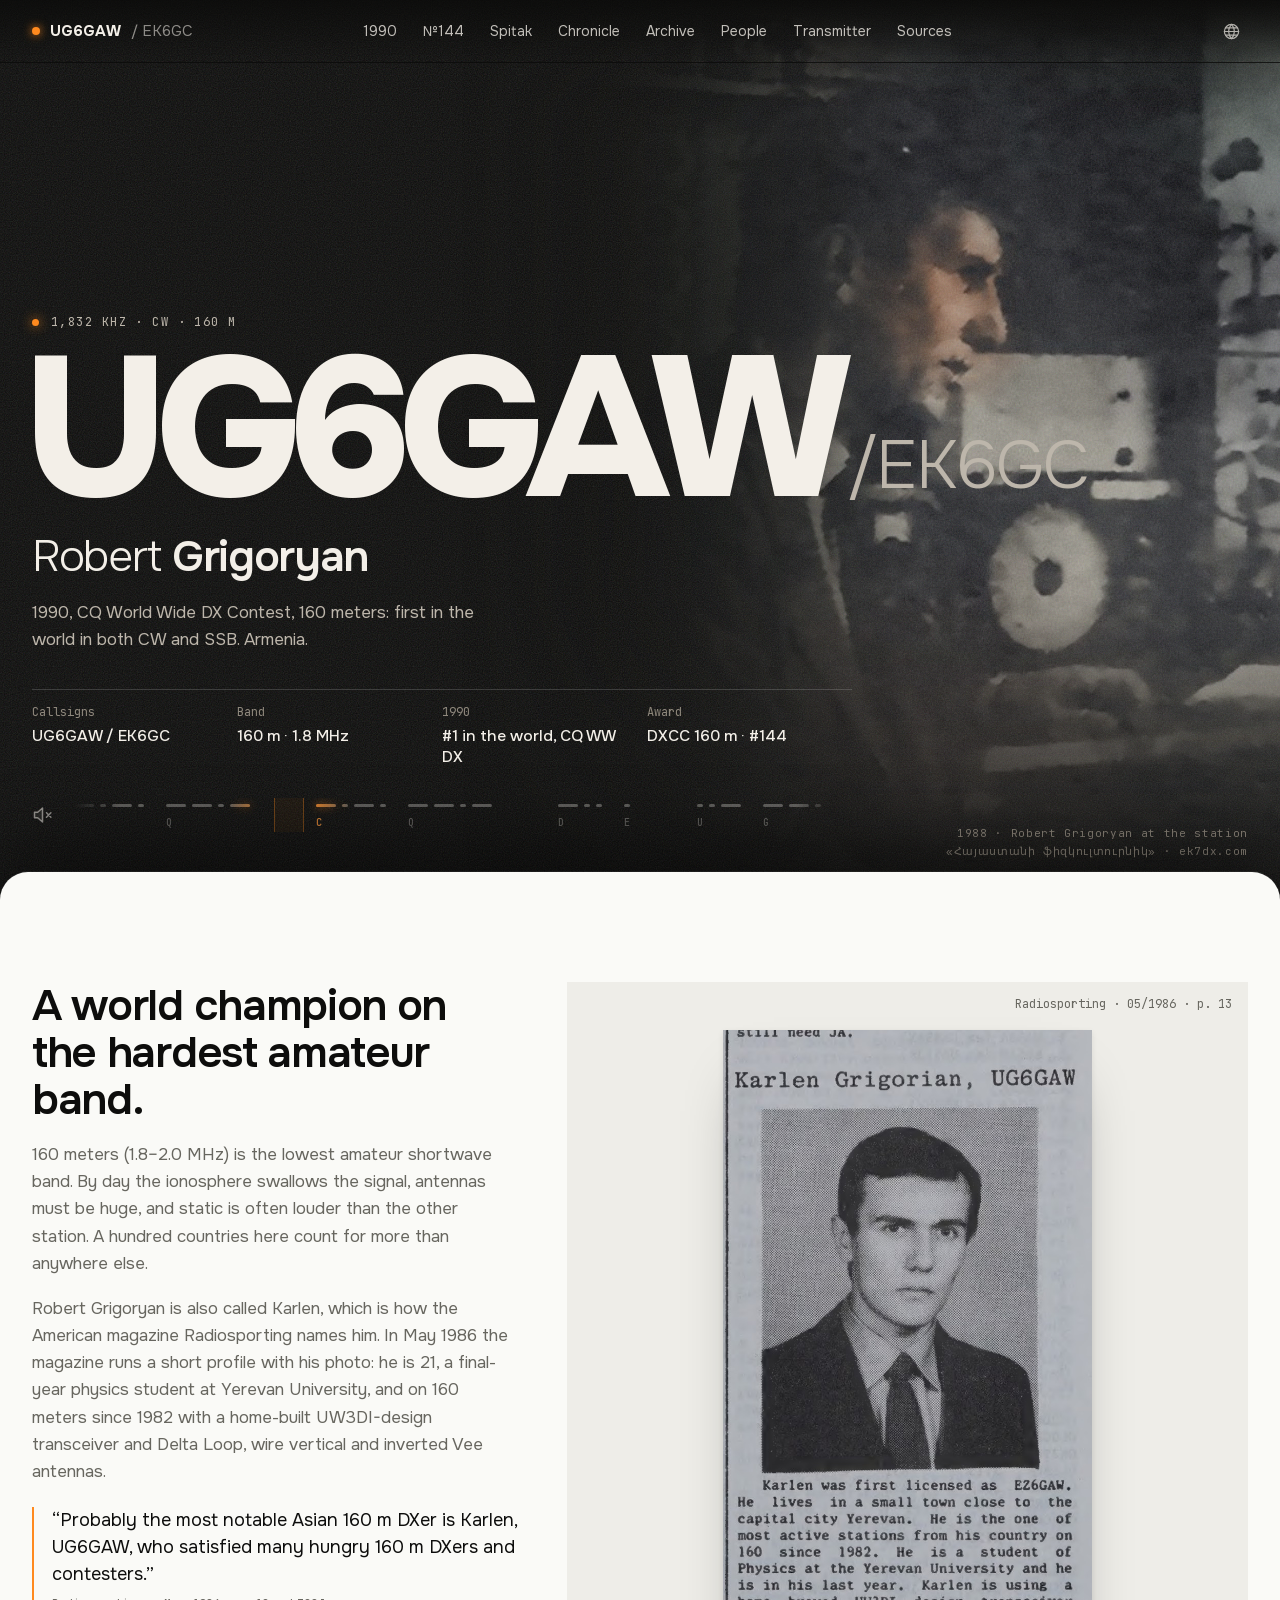
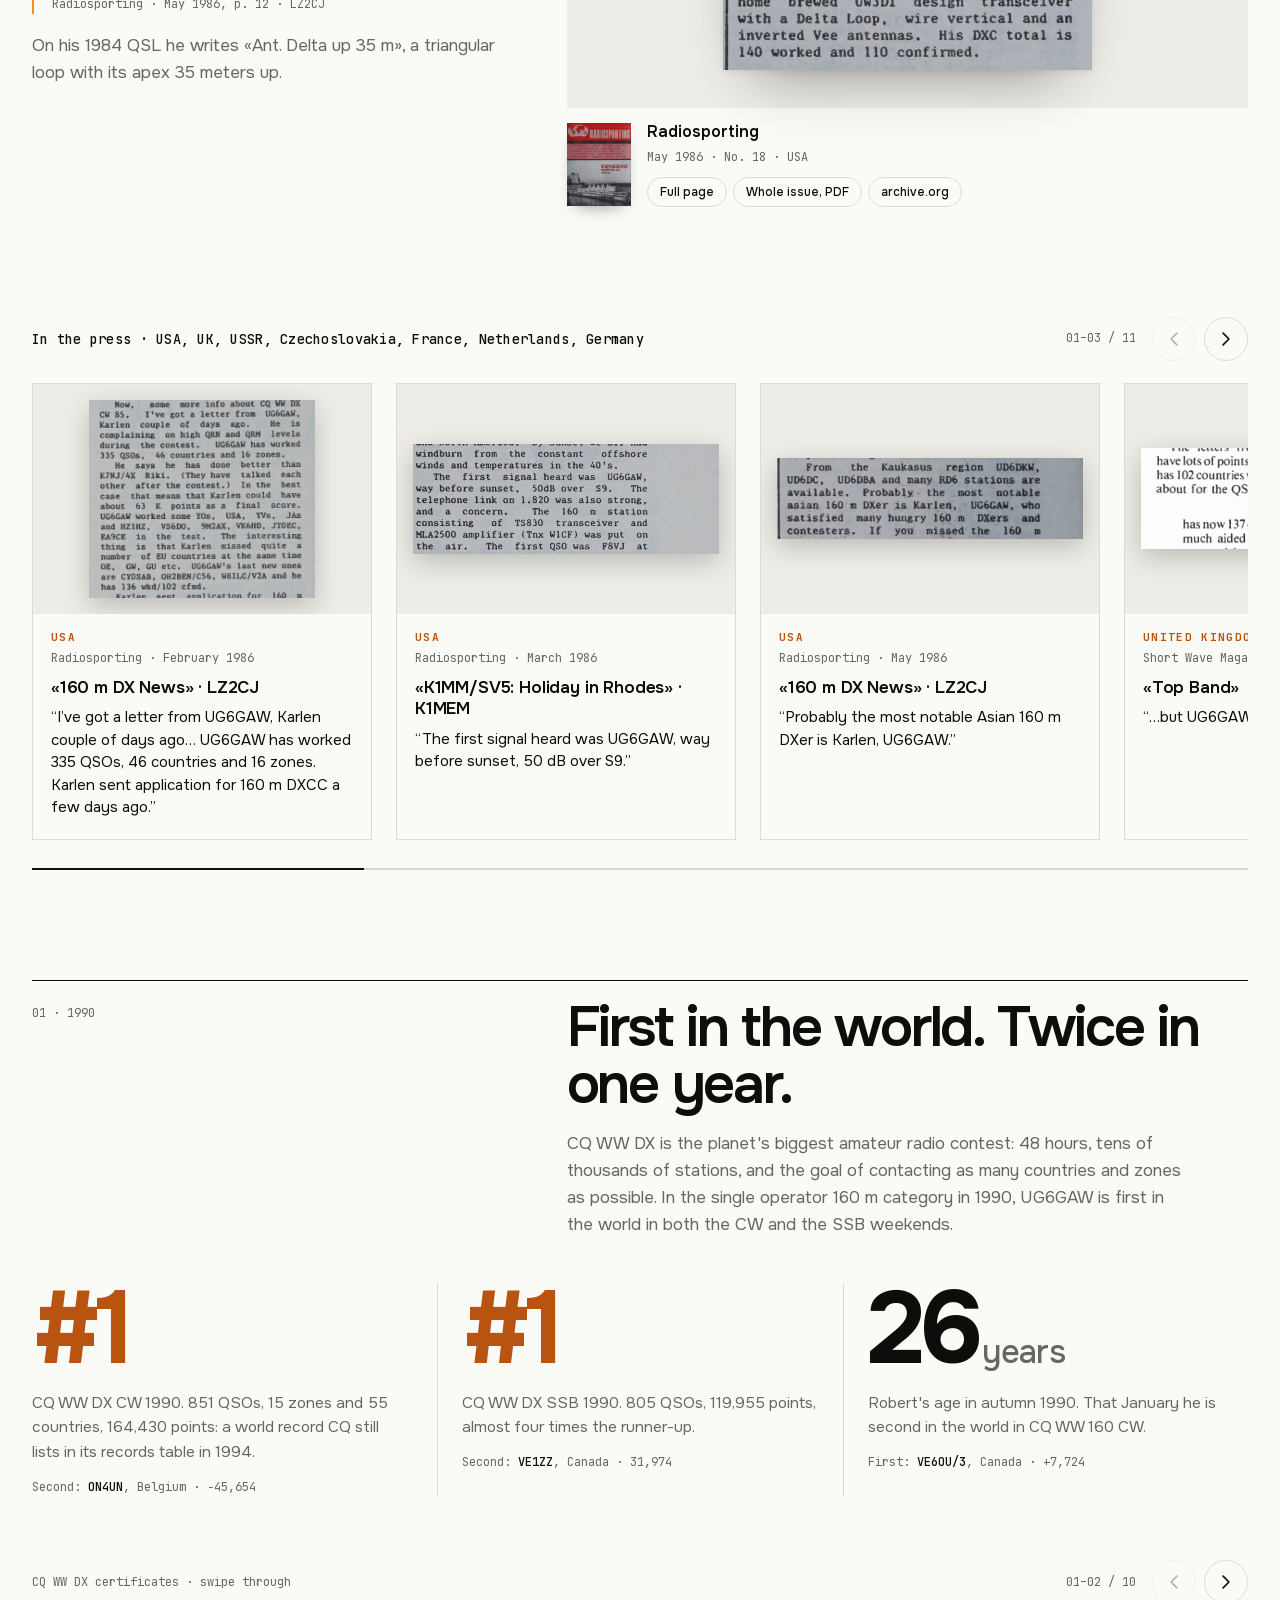
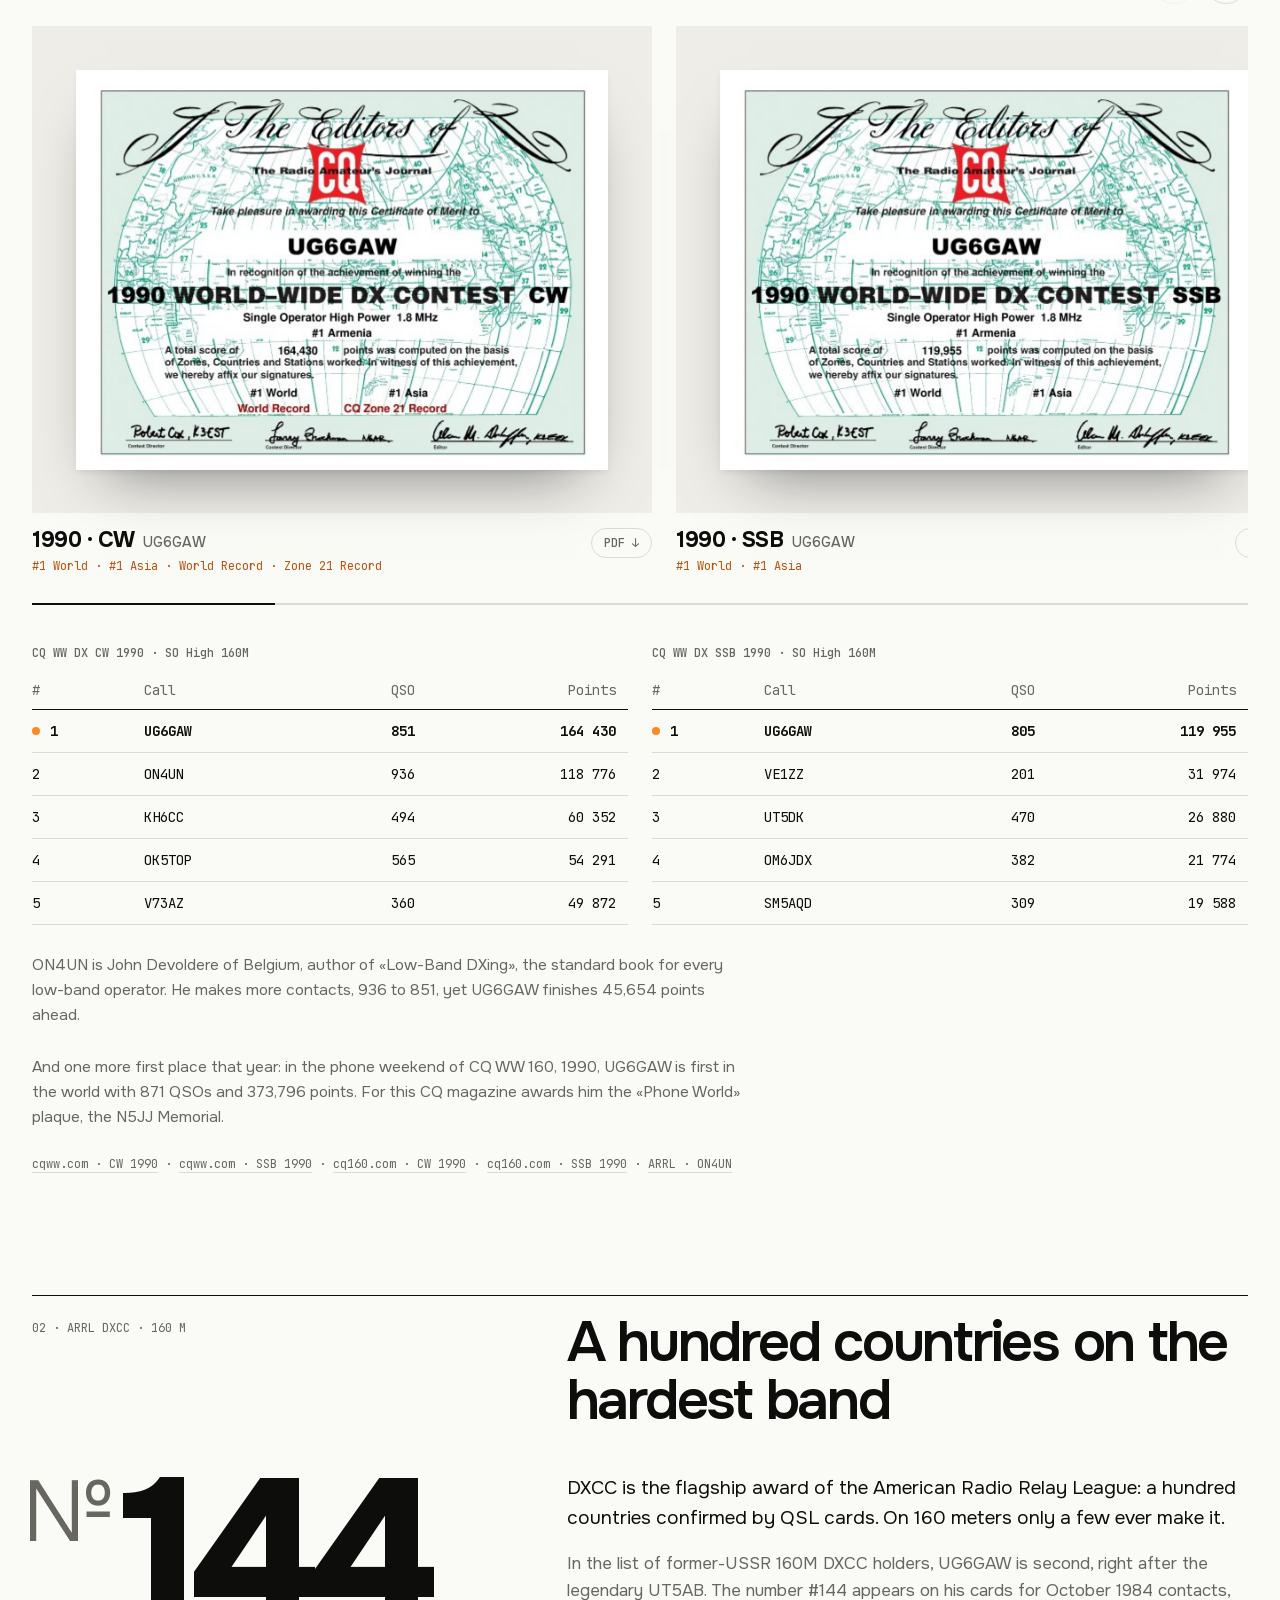
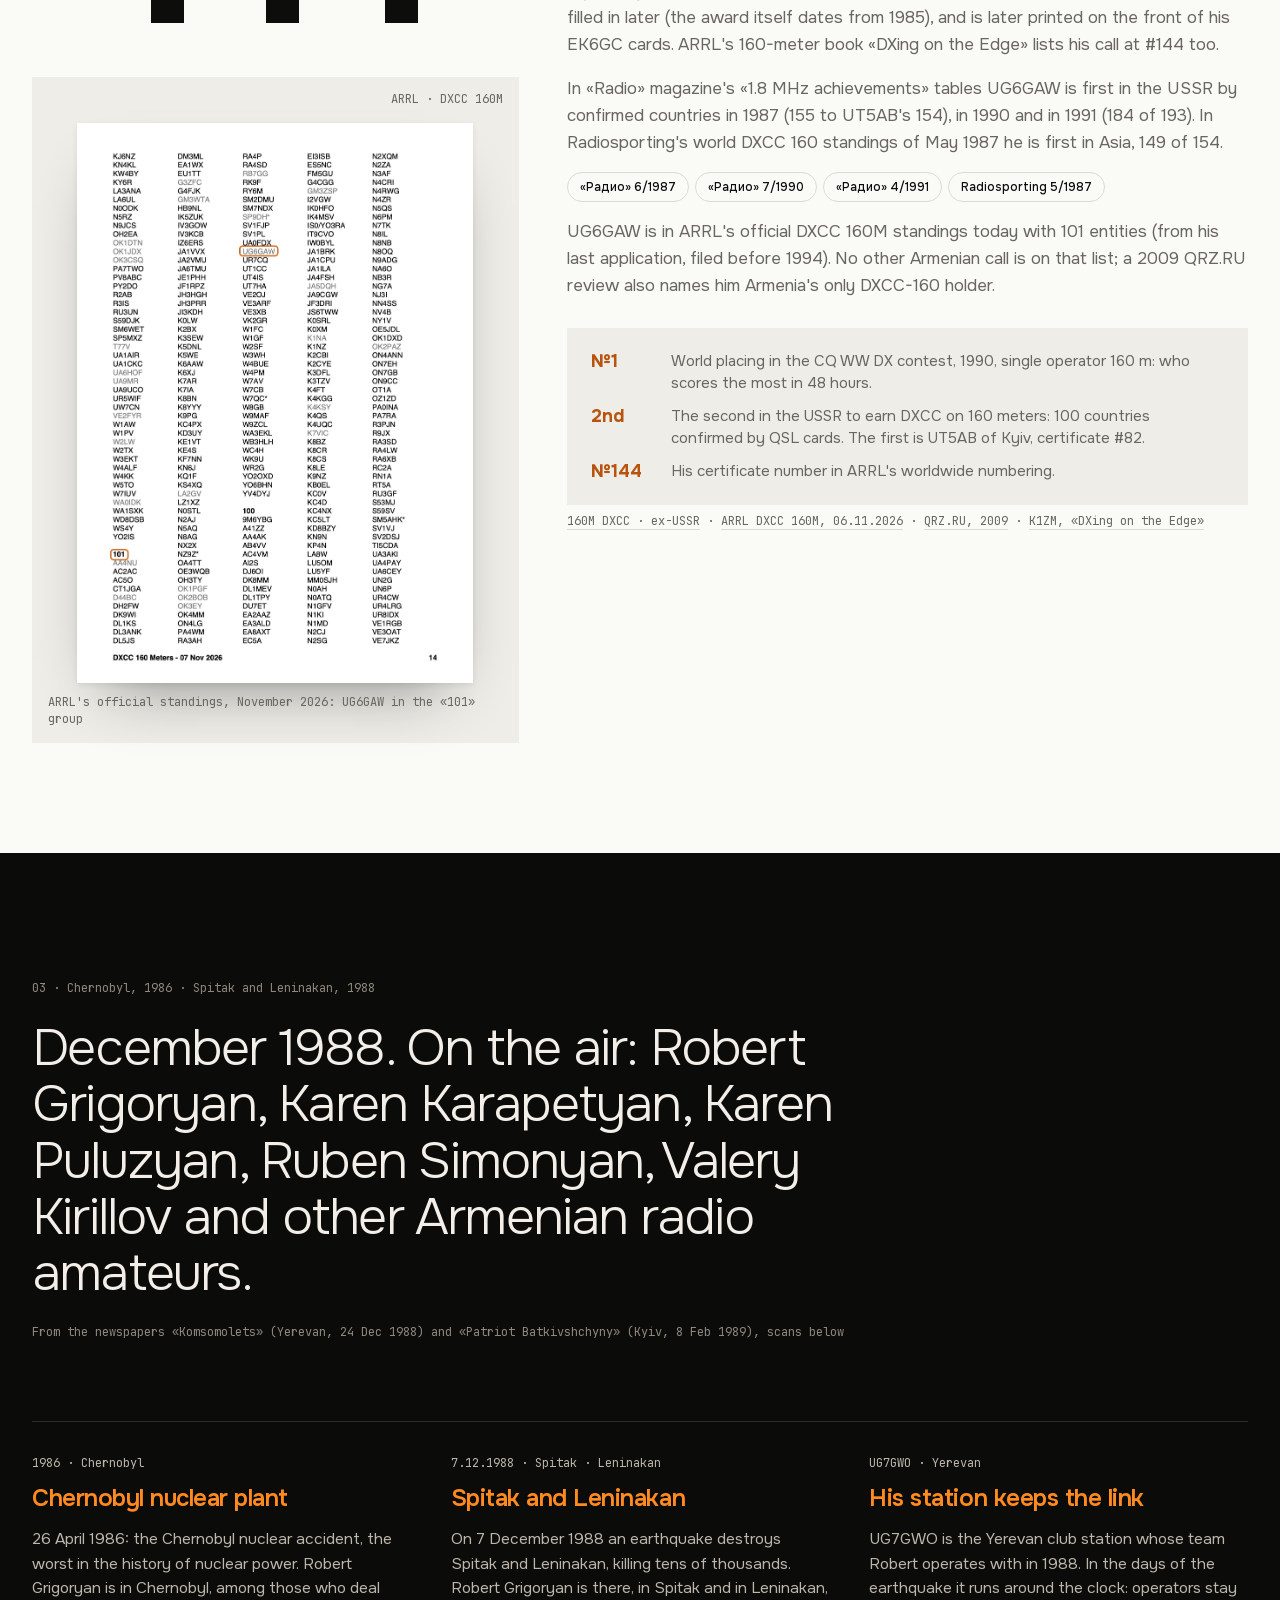
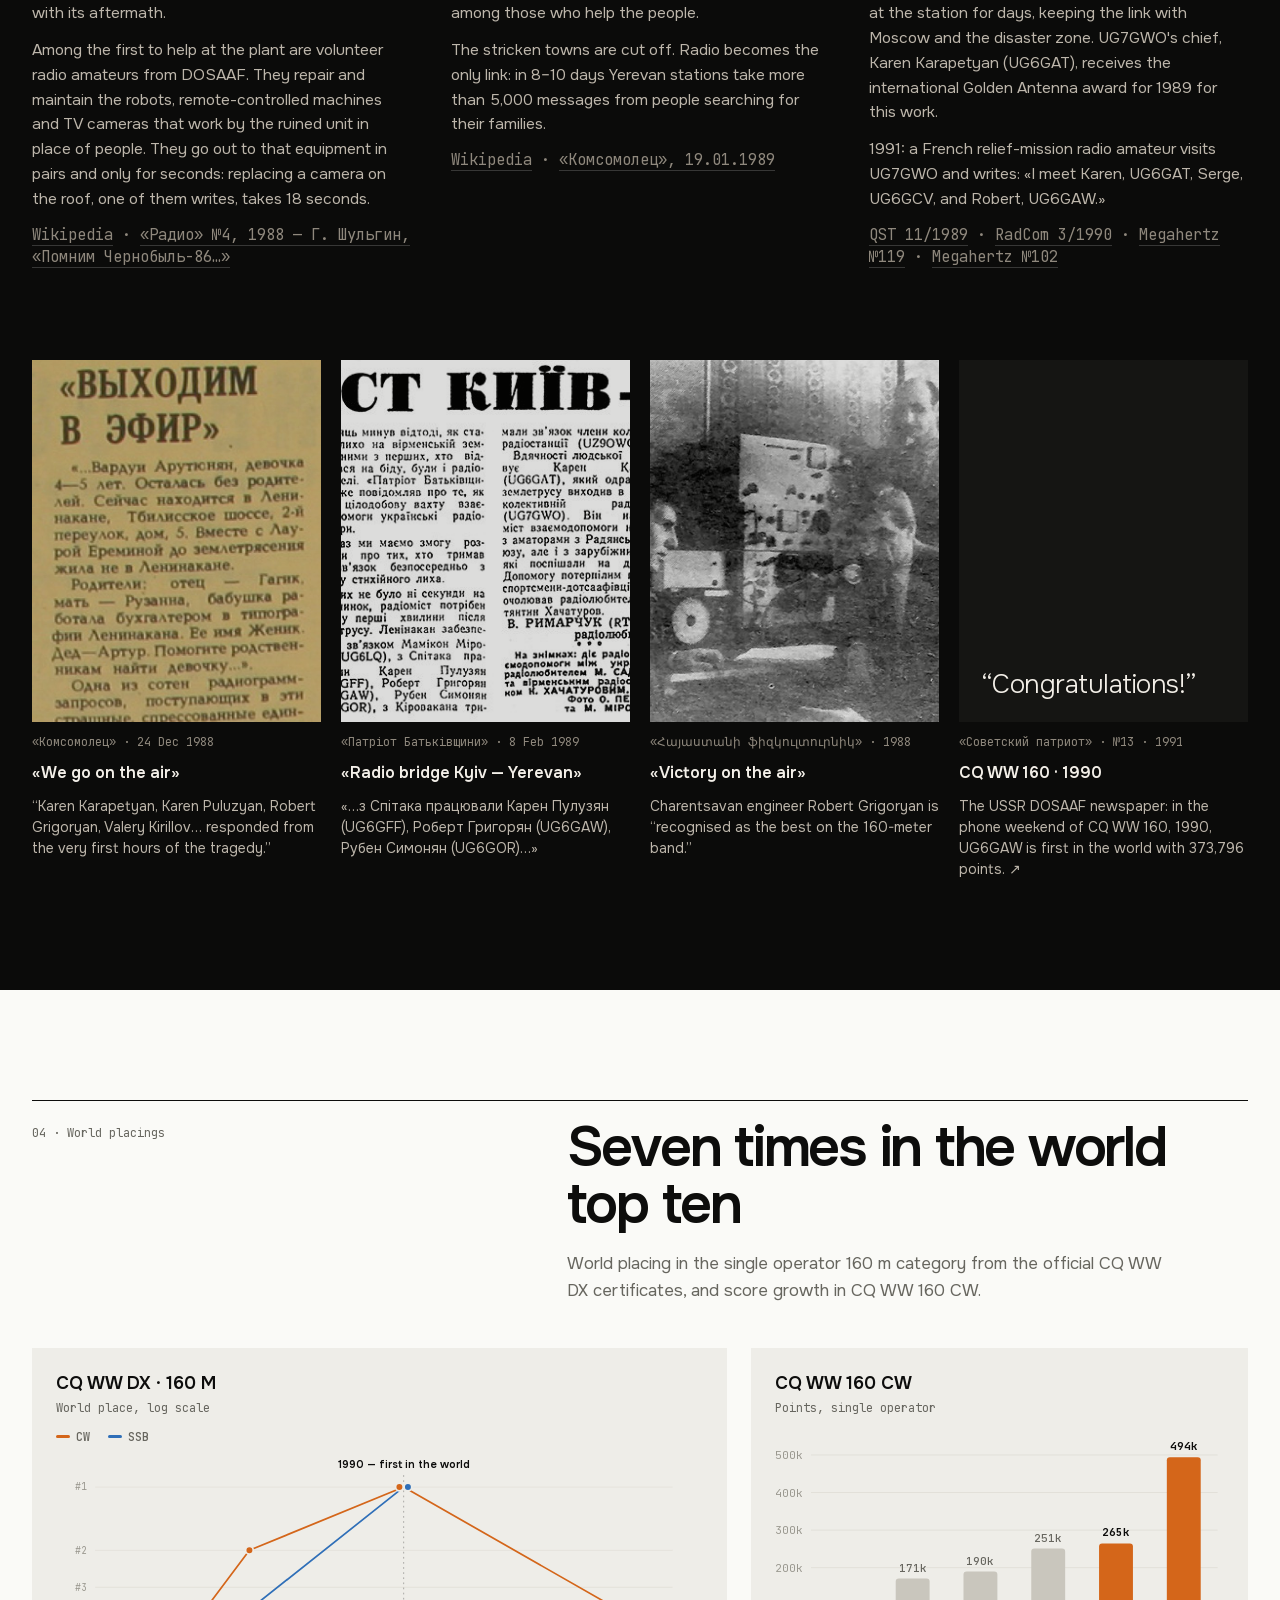
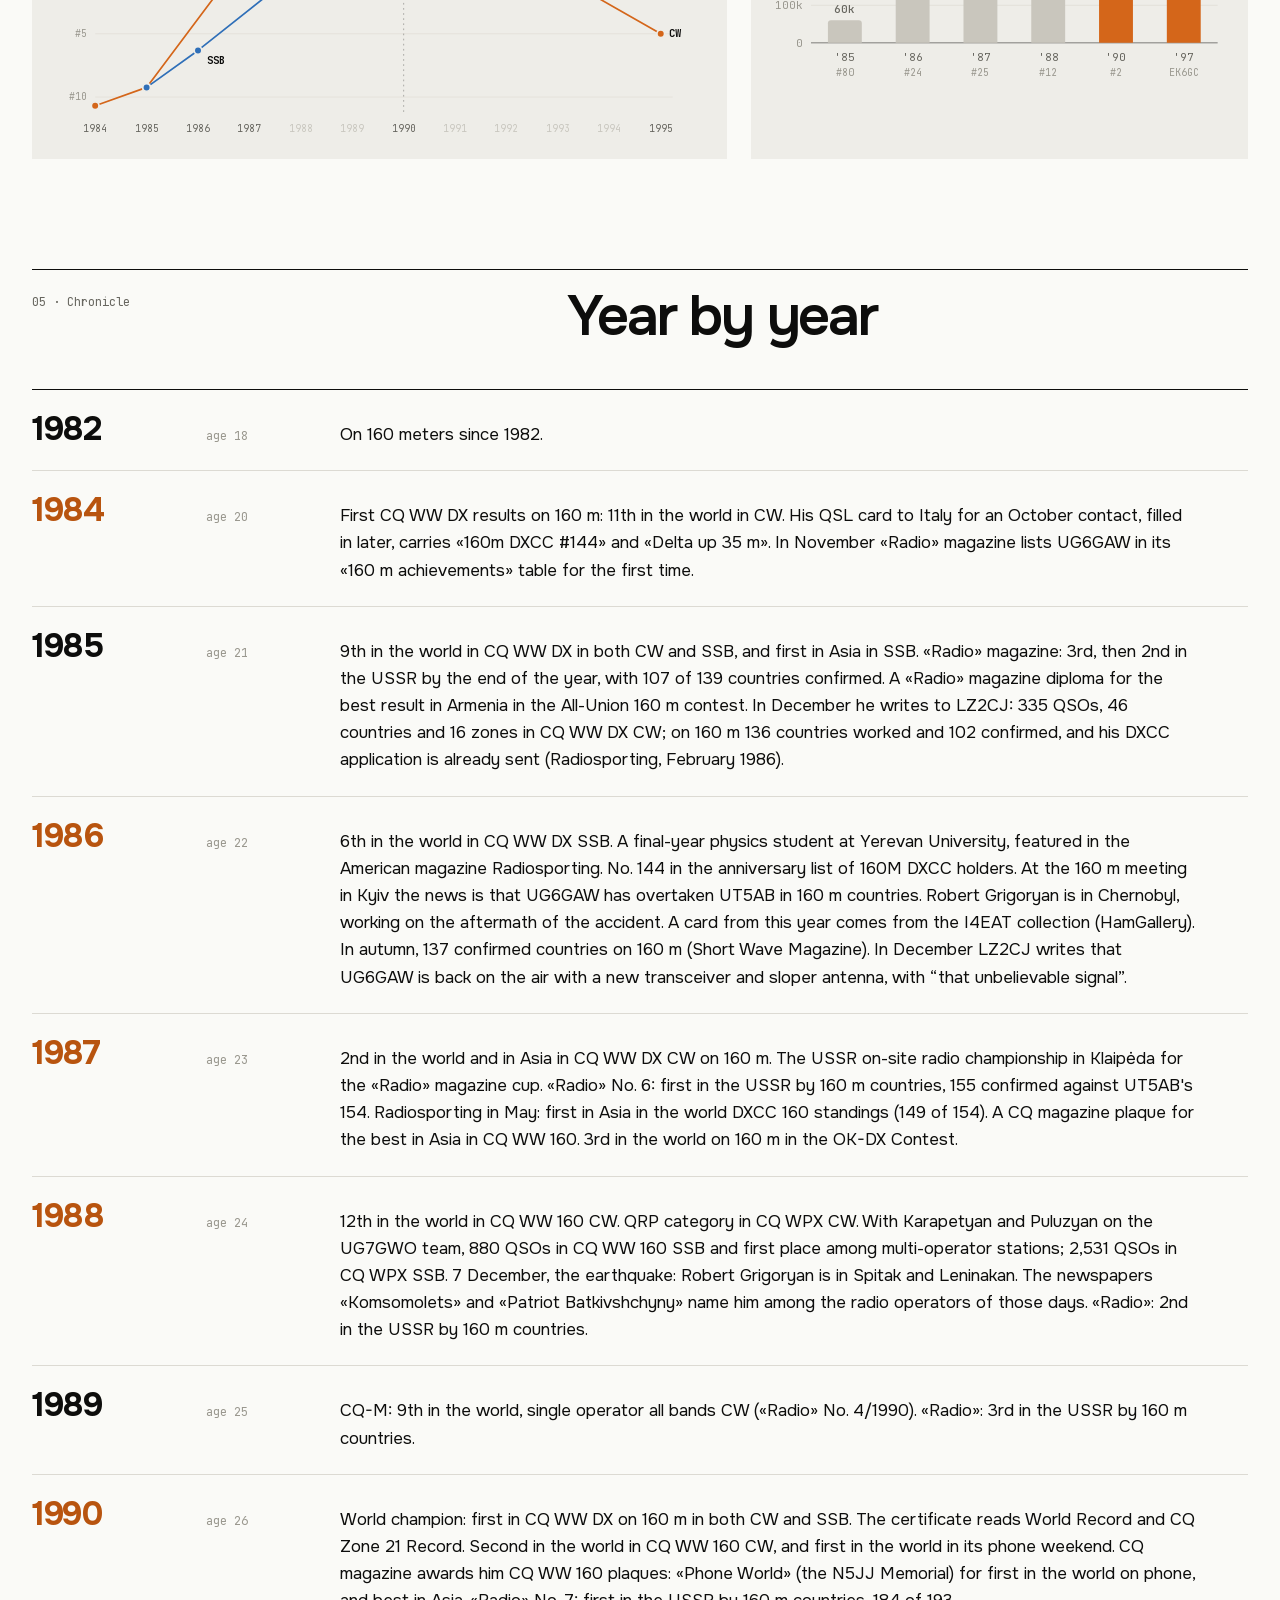
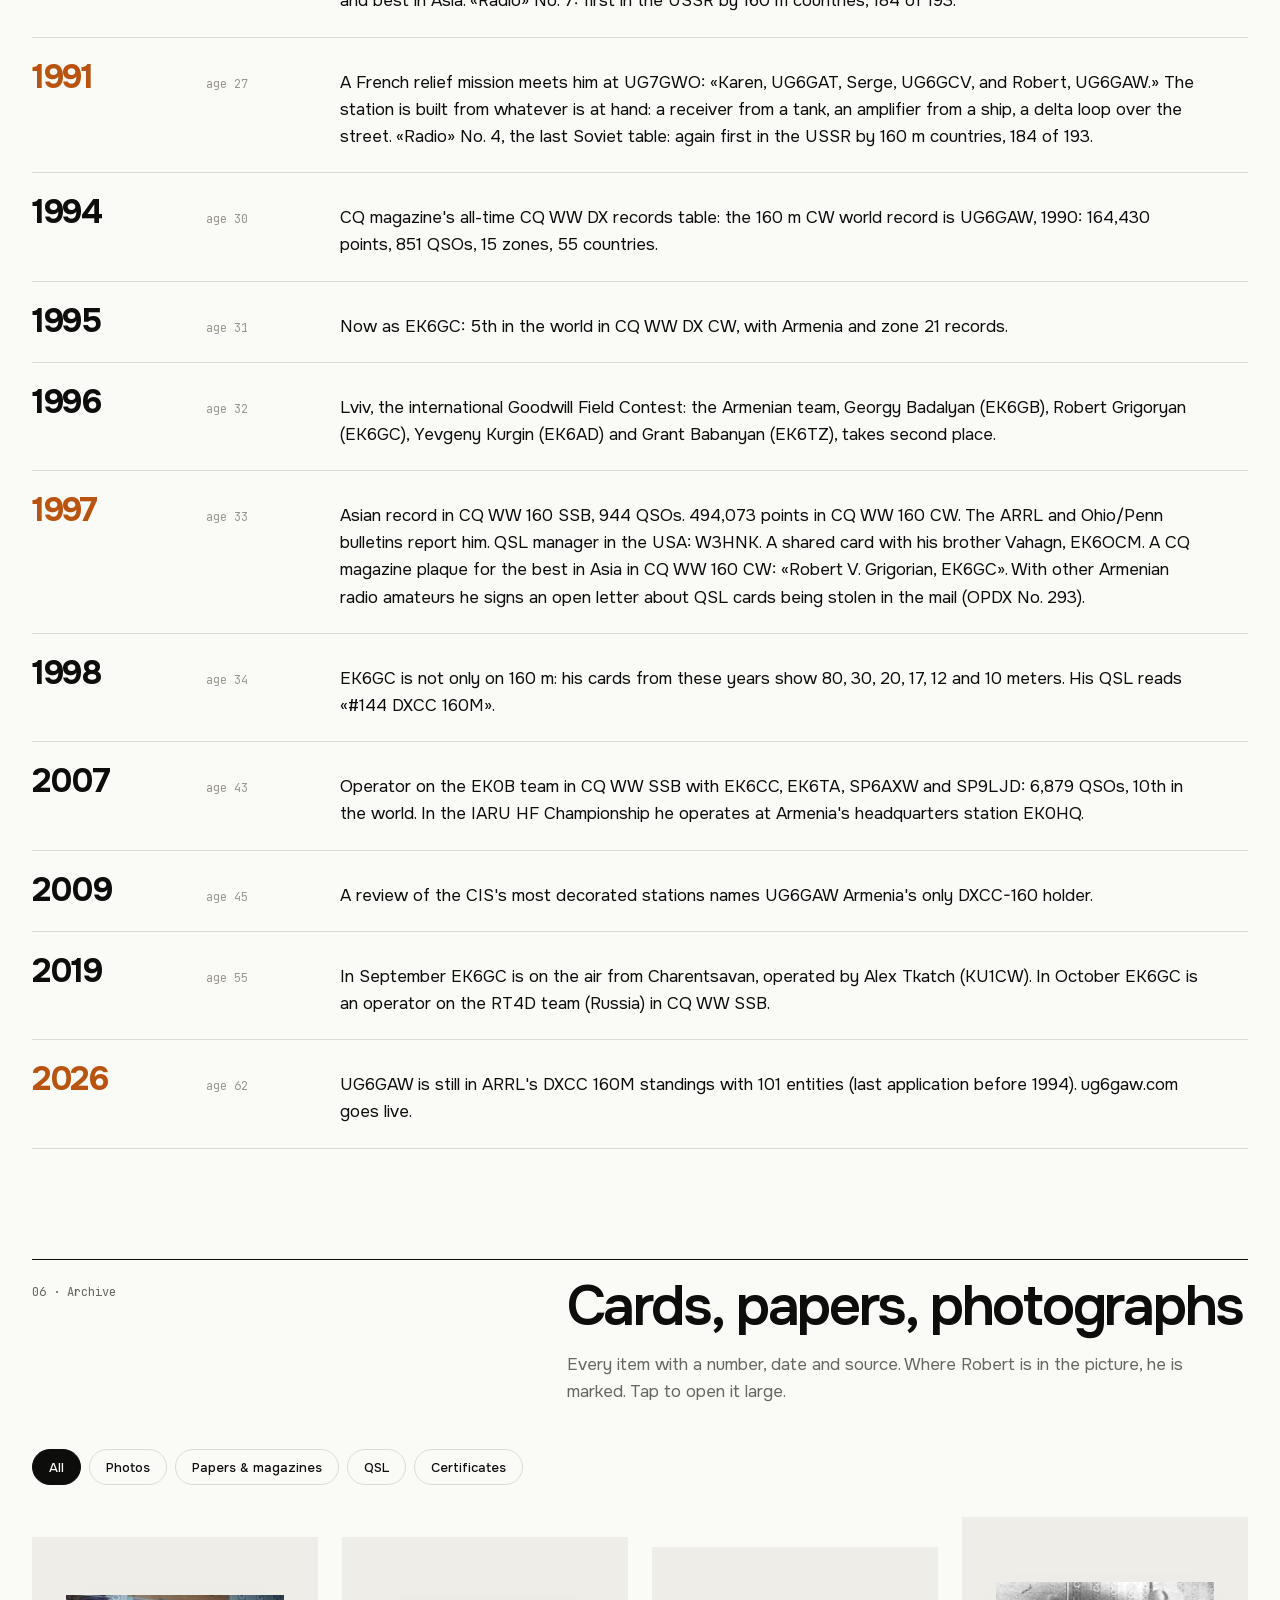
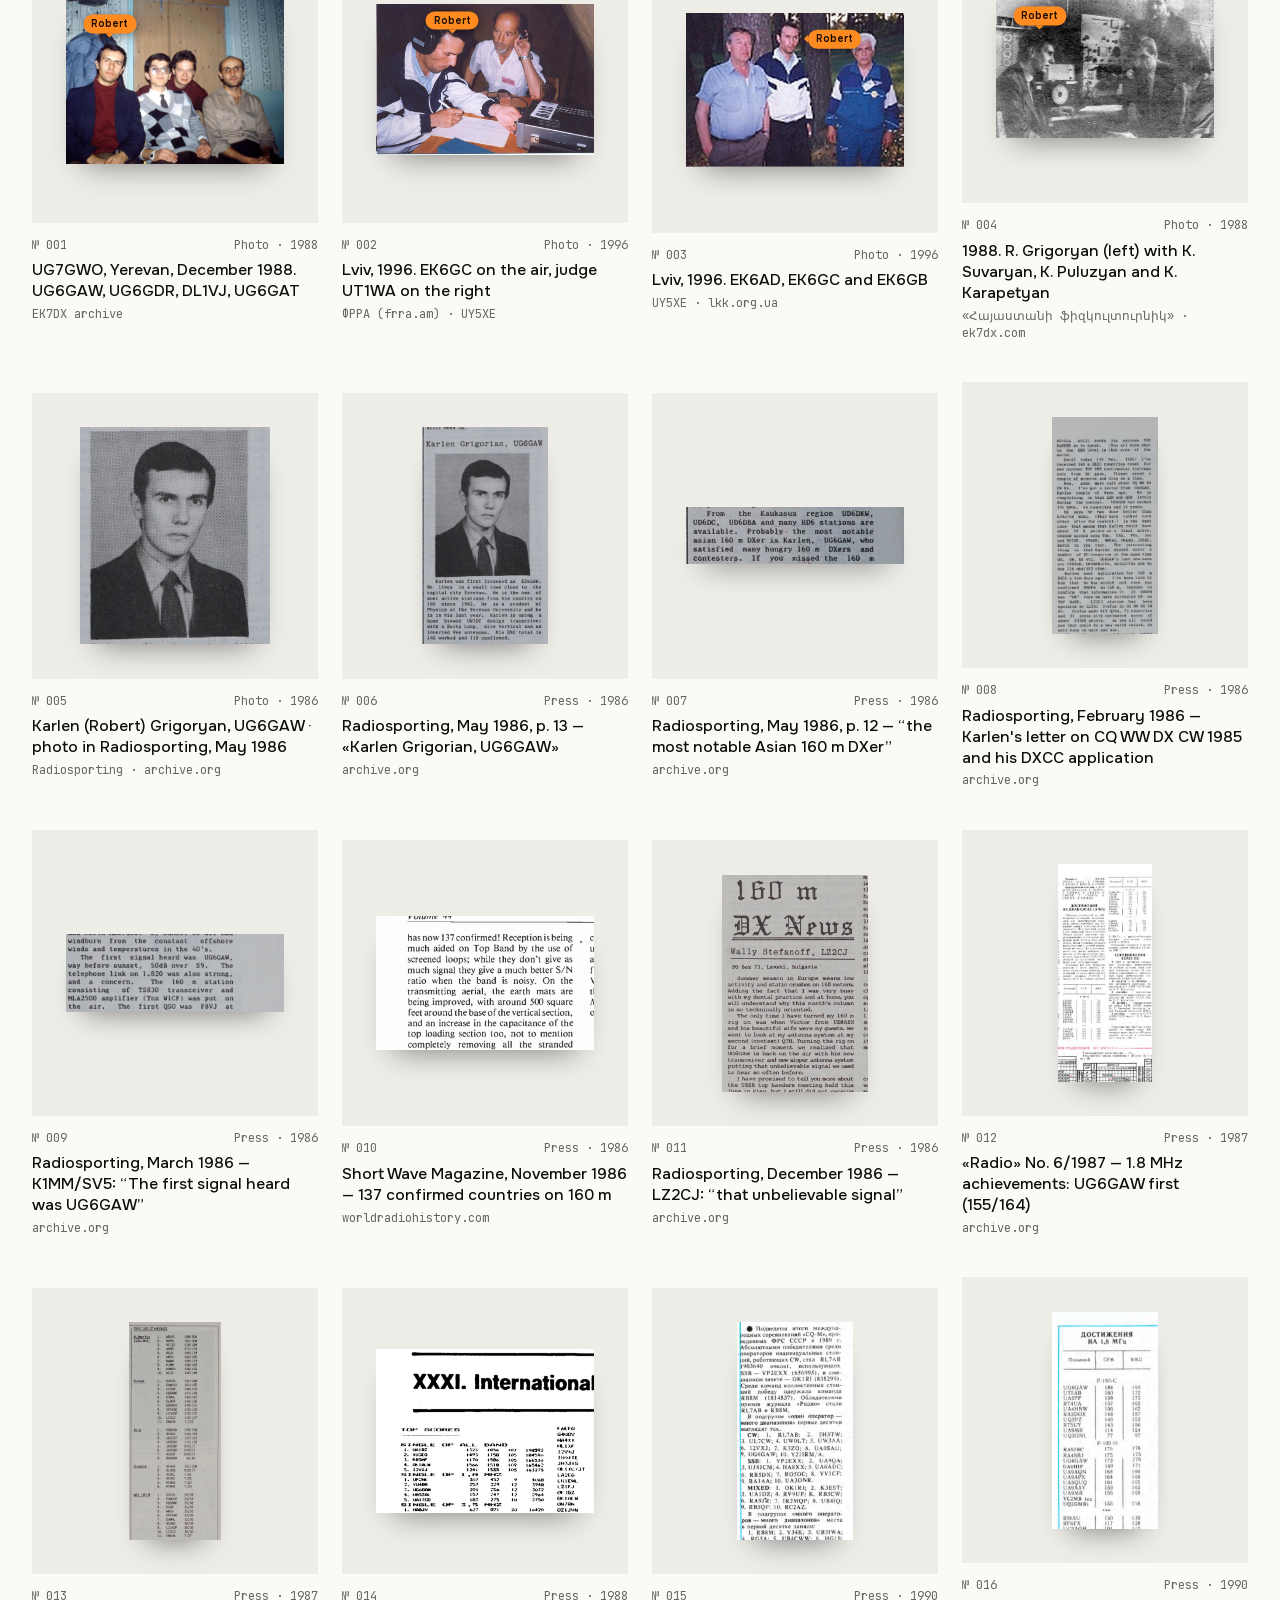
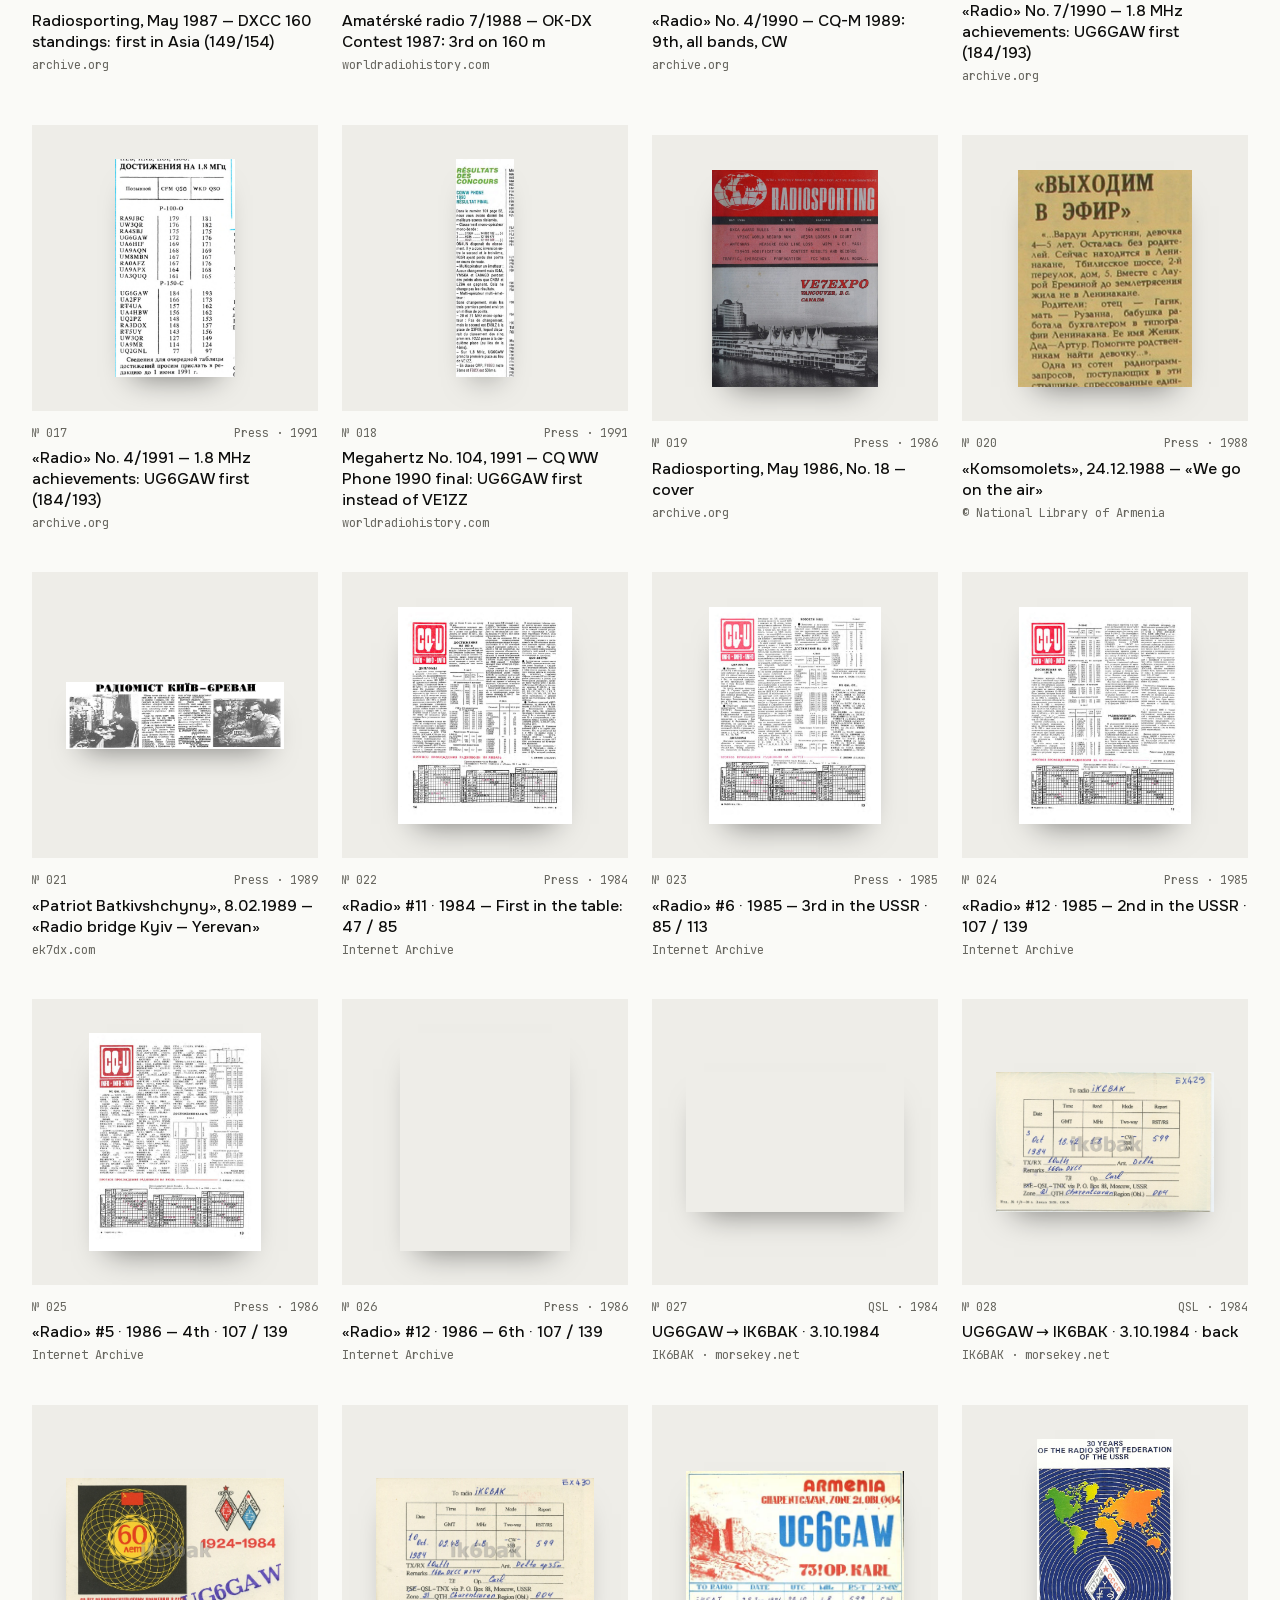
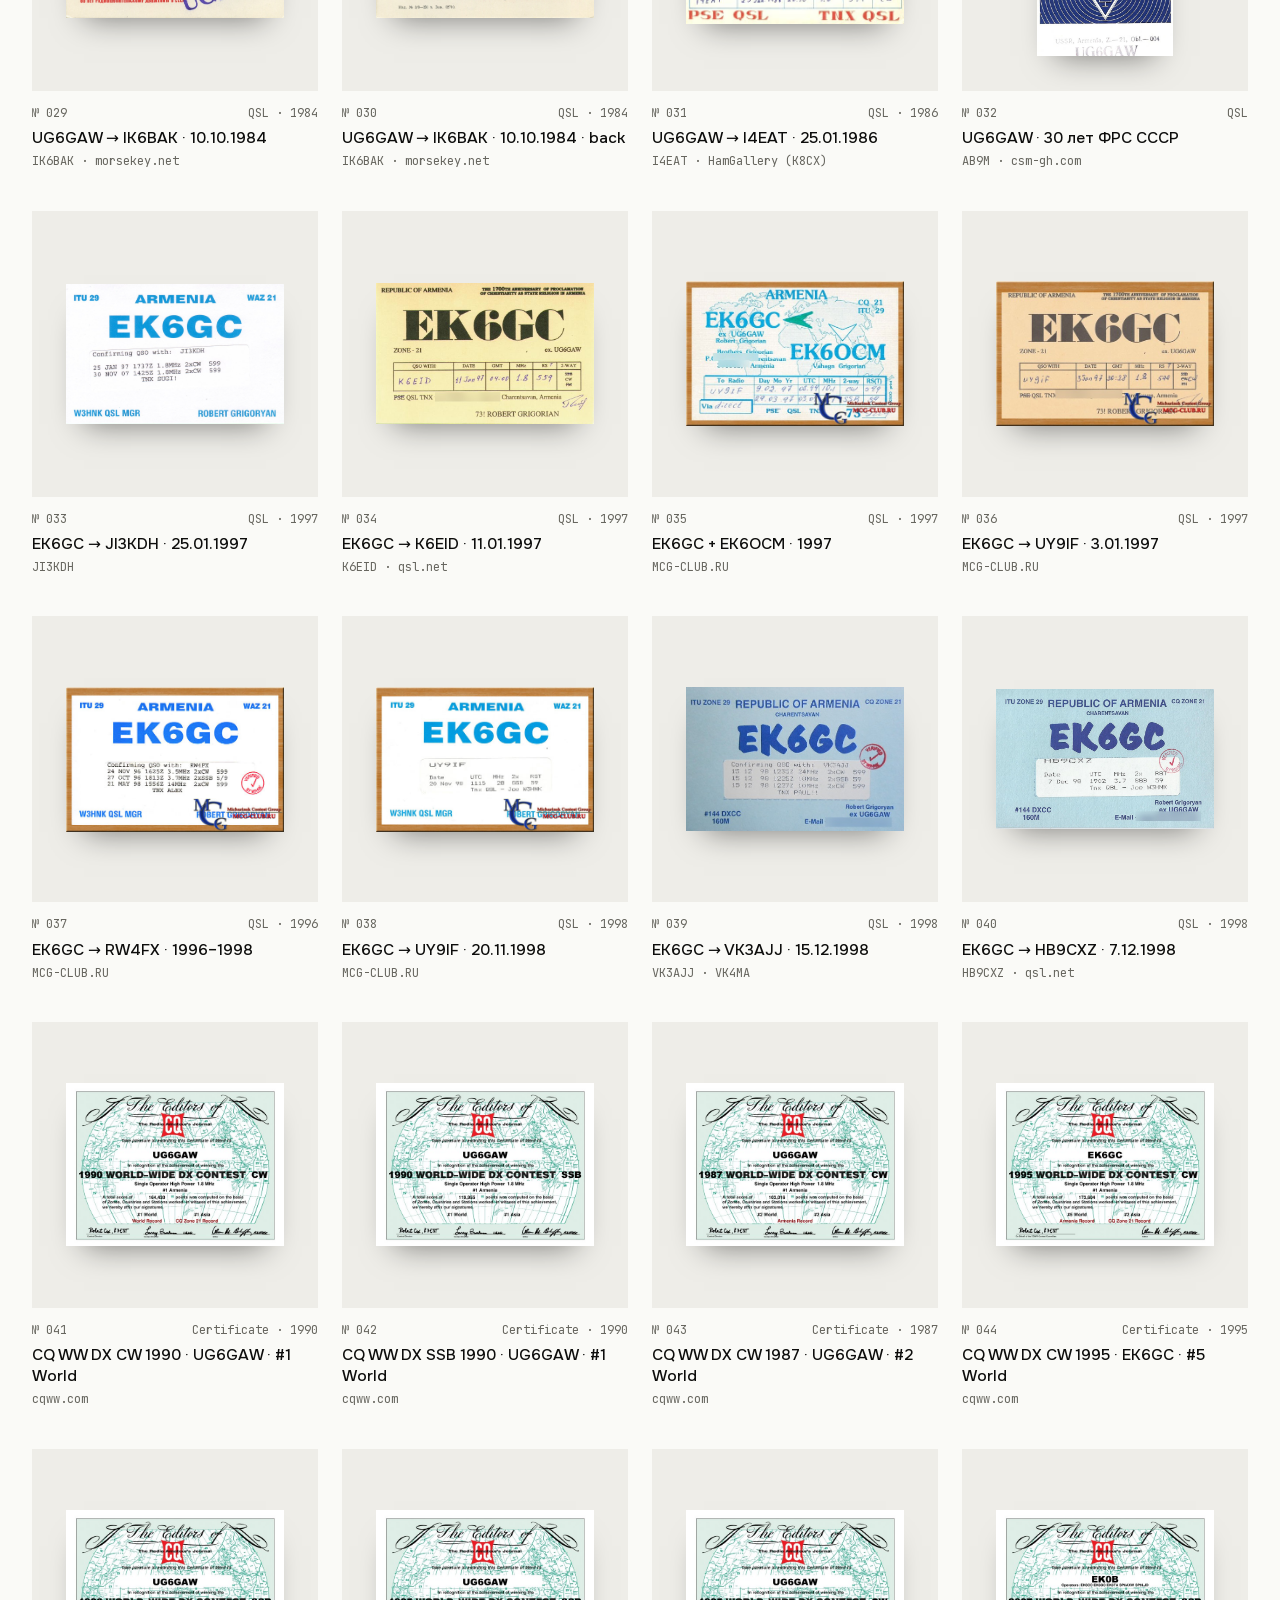
==== commit ea04d3c5: "Update site" ====
--- a/index.html
+++ b/index.html
@@ -608,7 +608,7 @@
       <p><span class="l-ru">На QSL 1984 года он пишет: «Ant. Delta up 35 m» — треугольная рамка с вершиной на высоте 35 метров.</span><span class="l-en">On his 1984 QSL he writes «Ant. Delta up 35 m», a triangular loop with its apex 35 meters up.</span><span class="l-hy">1984 թ. իր QSL-ին նա գրում է «Ant. Delta up 35 m»՝ եռանկյունաձև օղակ, որի գագաթը 35 մետր բարձրության վրա է։</span></p>
     </div>
     <figure class="mag">
-      <button type="button" class="obj magp" data-lb="img/press/radiosporting-1986-05-karlen.jpg" data-group="rs86" data-cap="Radiosporting, May 1986, No. 18, p. 13 — «Karlen Grigorian, UG6GAW» · archive.org"><span class="m t1">Radiosporting · 05/1986 · p. 13</span><span class="live"><img src="img/press/radiosporting-1986-05-karlen.jpg" width="720" height="1250" alt="Radiosporting, May 1986: Karlen Grigorian, UG6GAW, with photo" loading="lazy" decoding="async"><span class="lv" aria-hidden="true"><video muted loop playsinline preload="none"><source src="img/press/karlen-1986-live.mp4" type="video/mp4"></video></span></span></button>
+      <button type="button" class="obj magp" data-lb="img/press/radiosporting-1986-05-karlen.jpg" data-group="rs86" data-cap="Radiosporting, May 1986, No. 18, p. 13 — «Karlen Grigorian, UG6GAW» · archive.org"><span class="m t1">Radiosporting · 05/1986 · p. 13</span><span class="live"><img src="img/press/radiosporting-1986-05-karlen.jpg" width="720" height="1250" alt="Radiosporting, May 1986: Karlen Grigorian, UG6GAW, with photo" loading="lazy" decoding="async"><span class="lv" aria-hidden="true"><video muted loop playsinline preload="none"><source src="img/press/karlen-1986-live.mp4?v=2" type="video/mp4"></video></span></span></button>
       <figcaption class="magbar">
         <button type="button" class="cov" data-lb="img/press/radiosporting-1986-05-cover.jpg" data-group="rs86" data-cap="Radiosporting, May 1986, No. 18 — cover · archive.org"><img src="img/press/radiosporting-1986-05-cover.jpg" width="1100" height="1439" alt="Radiosporting, May 1986, cover" loading="lazy" decoding="async"></button>
         <div><b>Radiosporting</b><span class="m"><span class="l-ru">май 1986 · №18 · США</span><span class="l-en">May 1986 · No. 18 · USA</span><span class="l-hy">մայիս 1986 · №18 · ԱՄՆ</span></span>
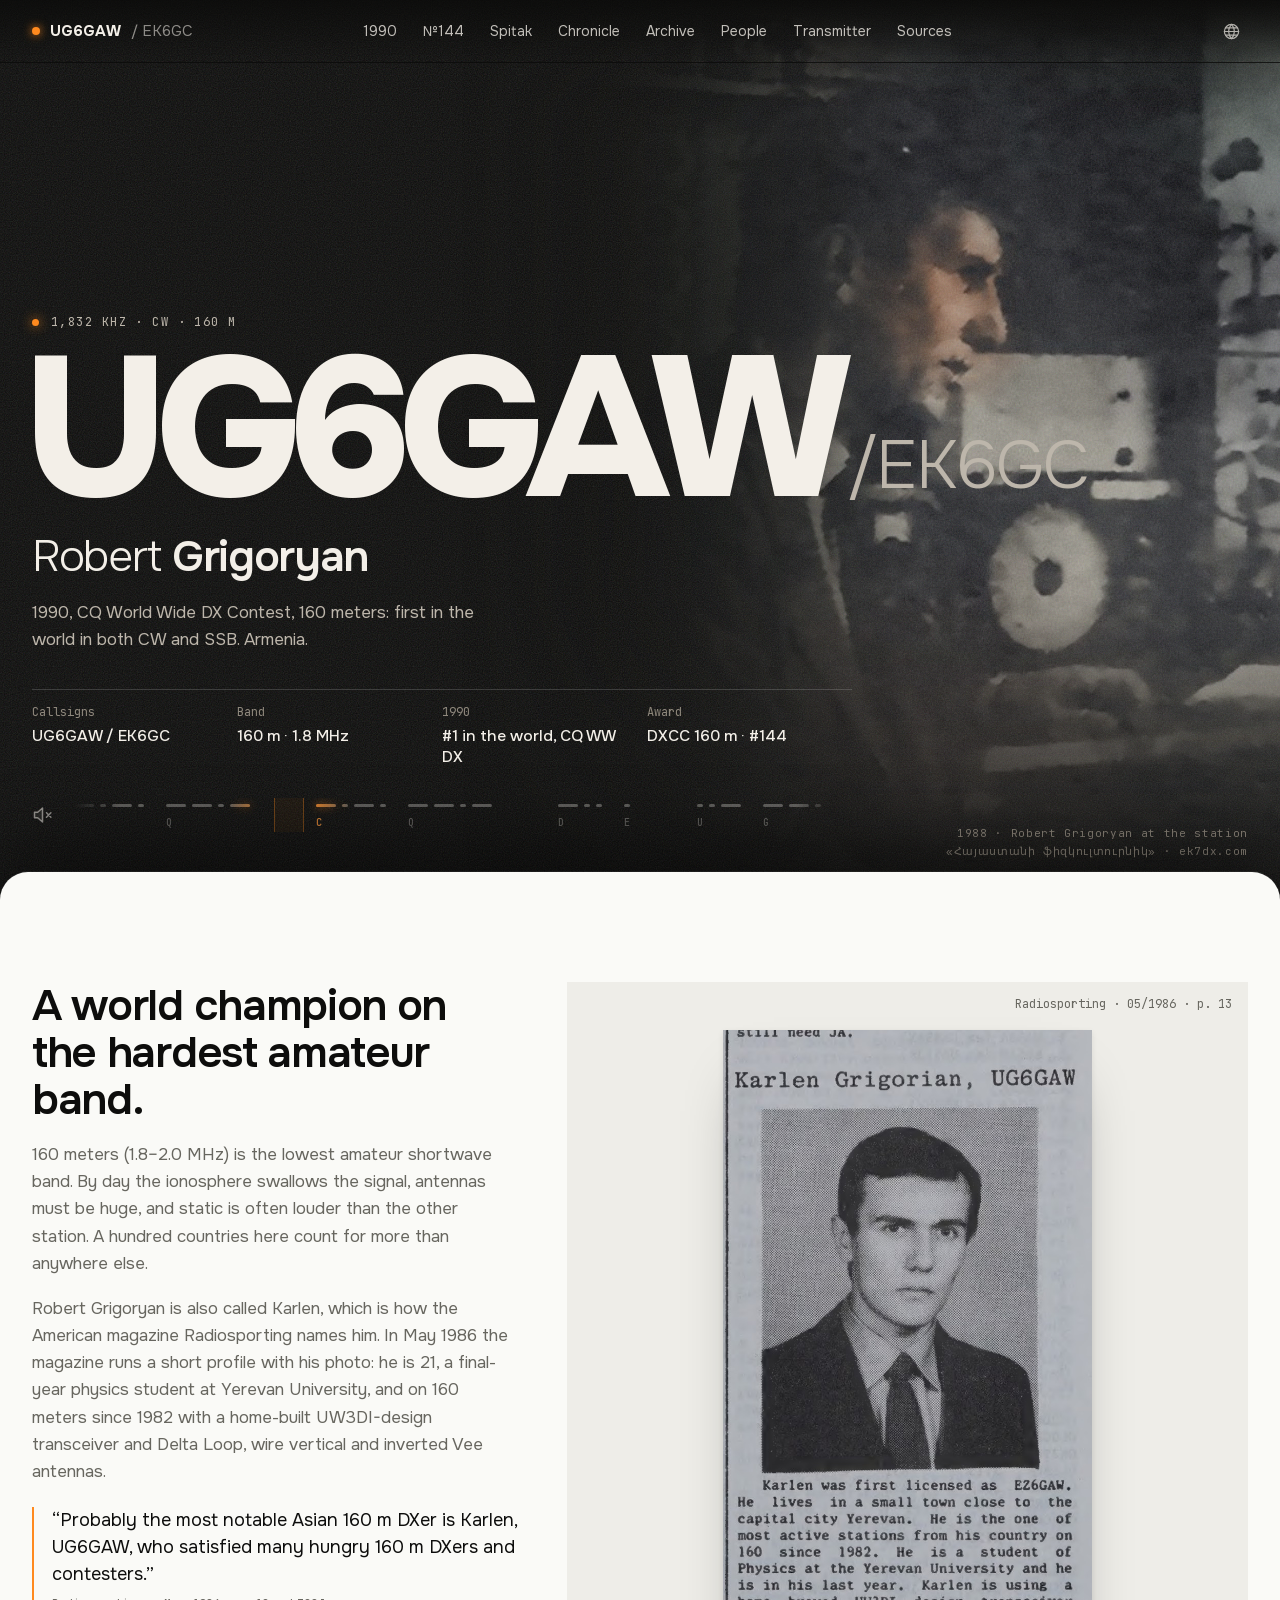
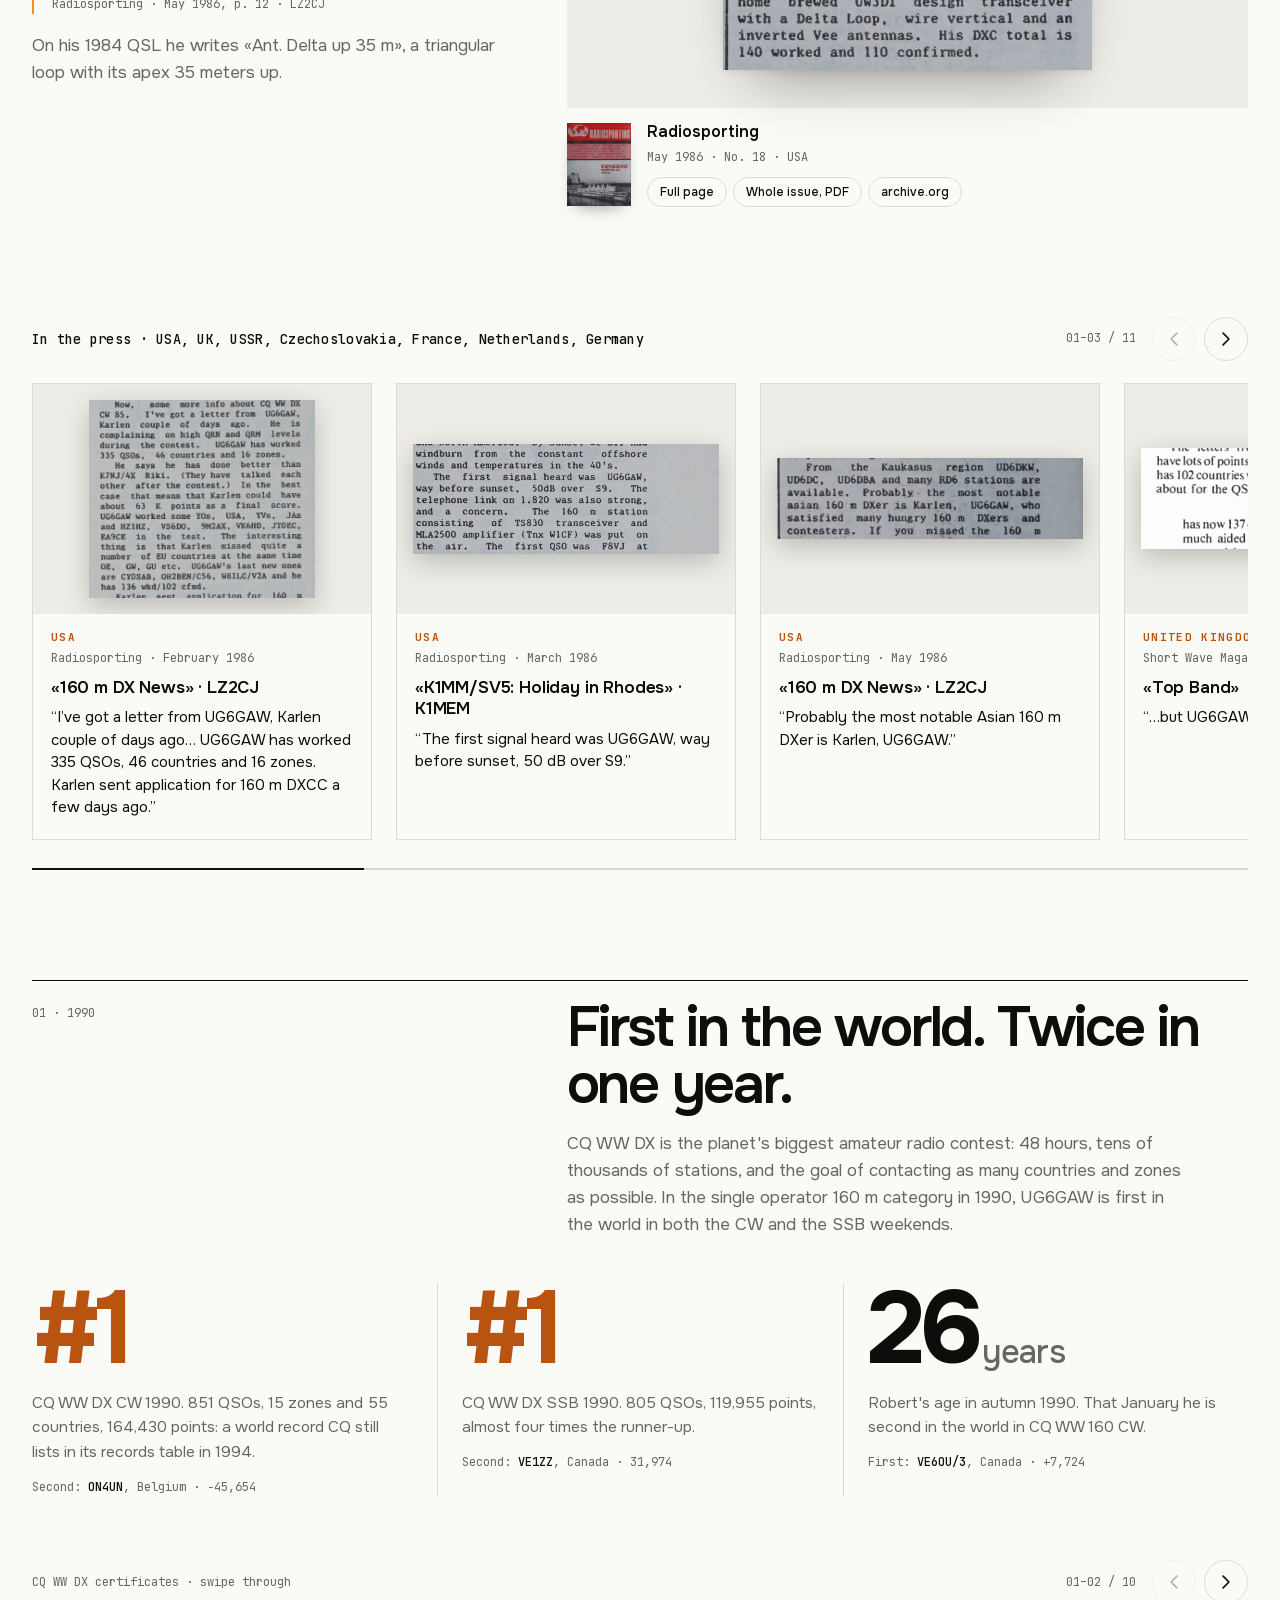
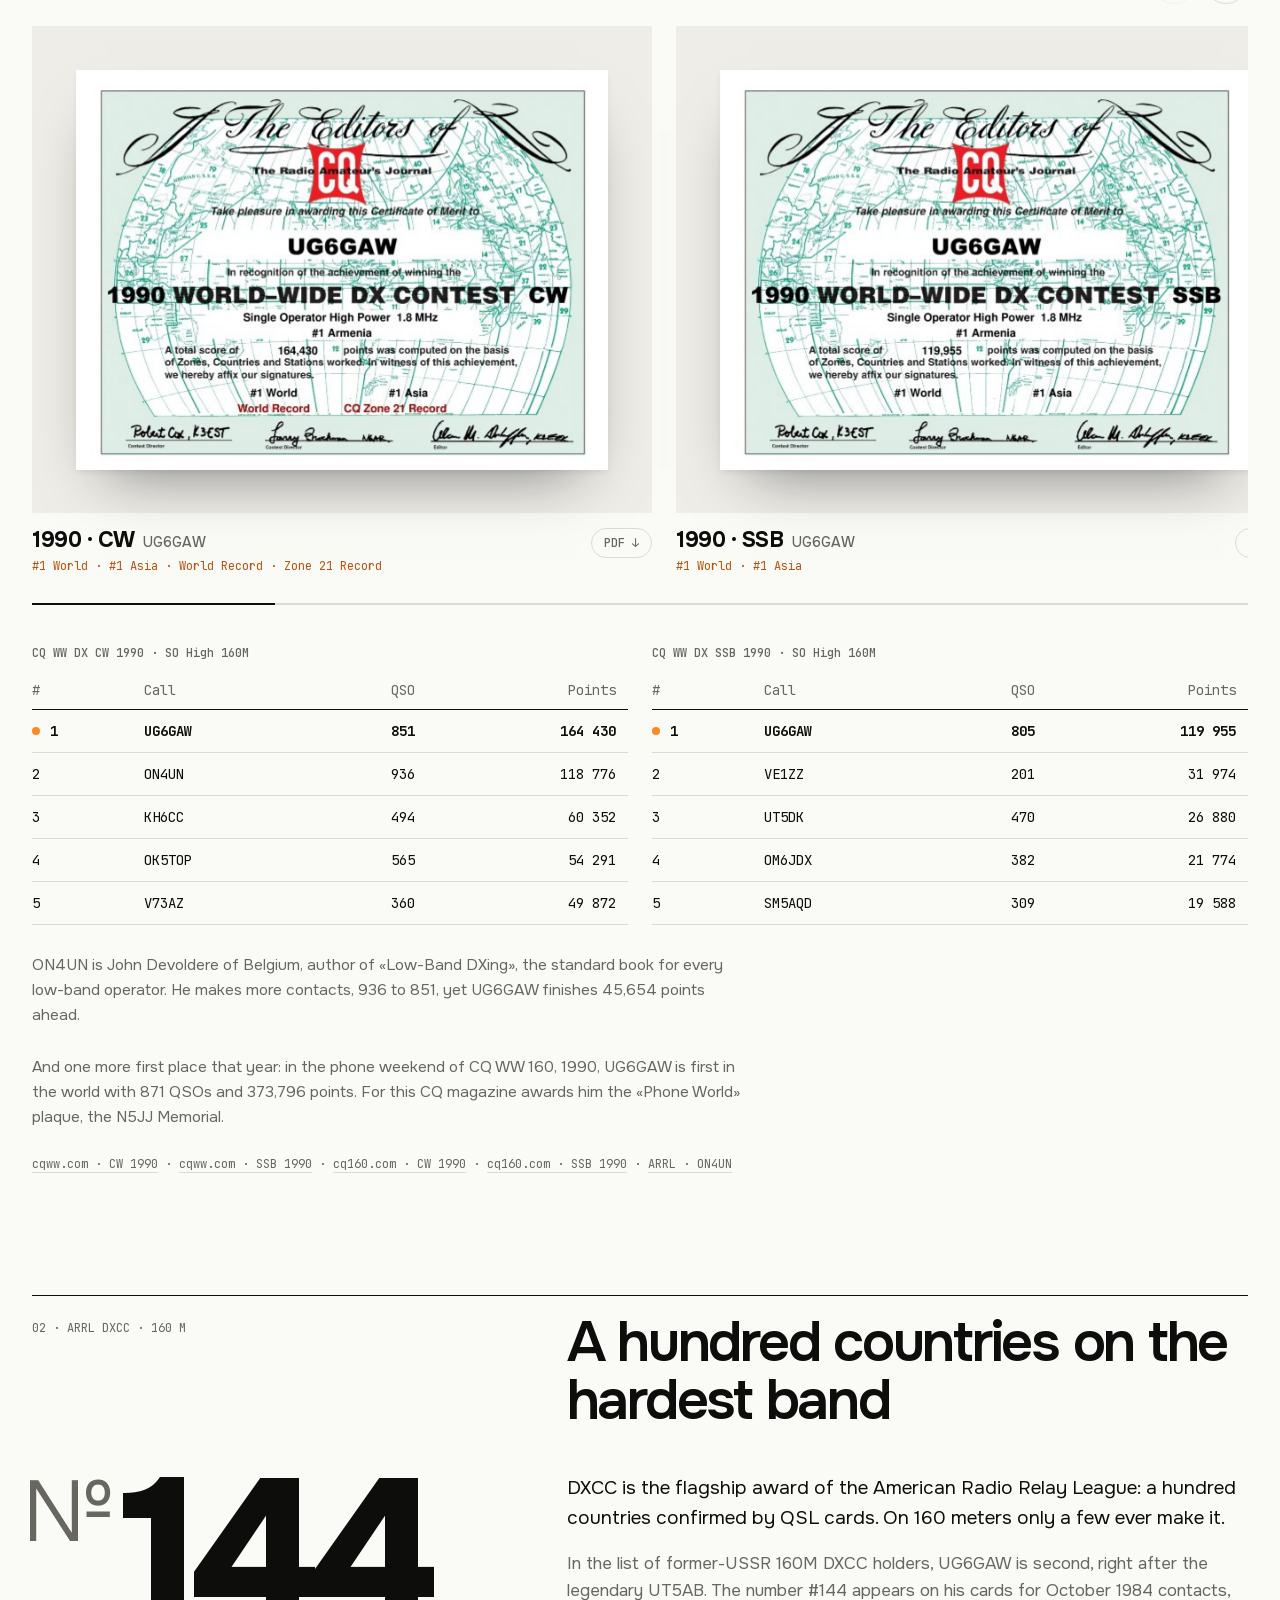
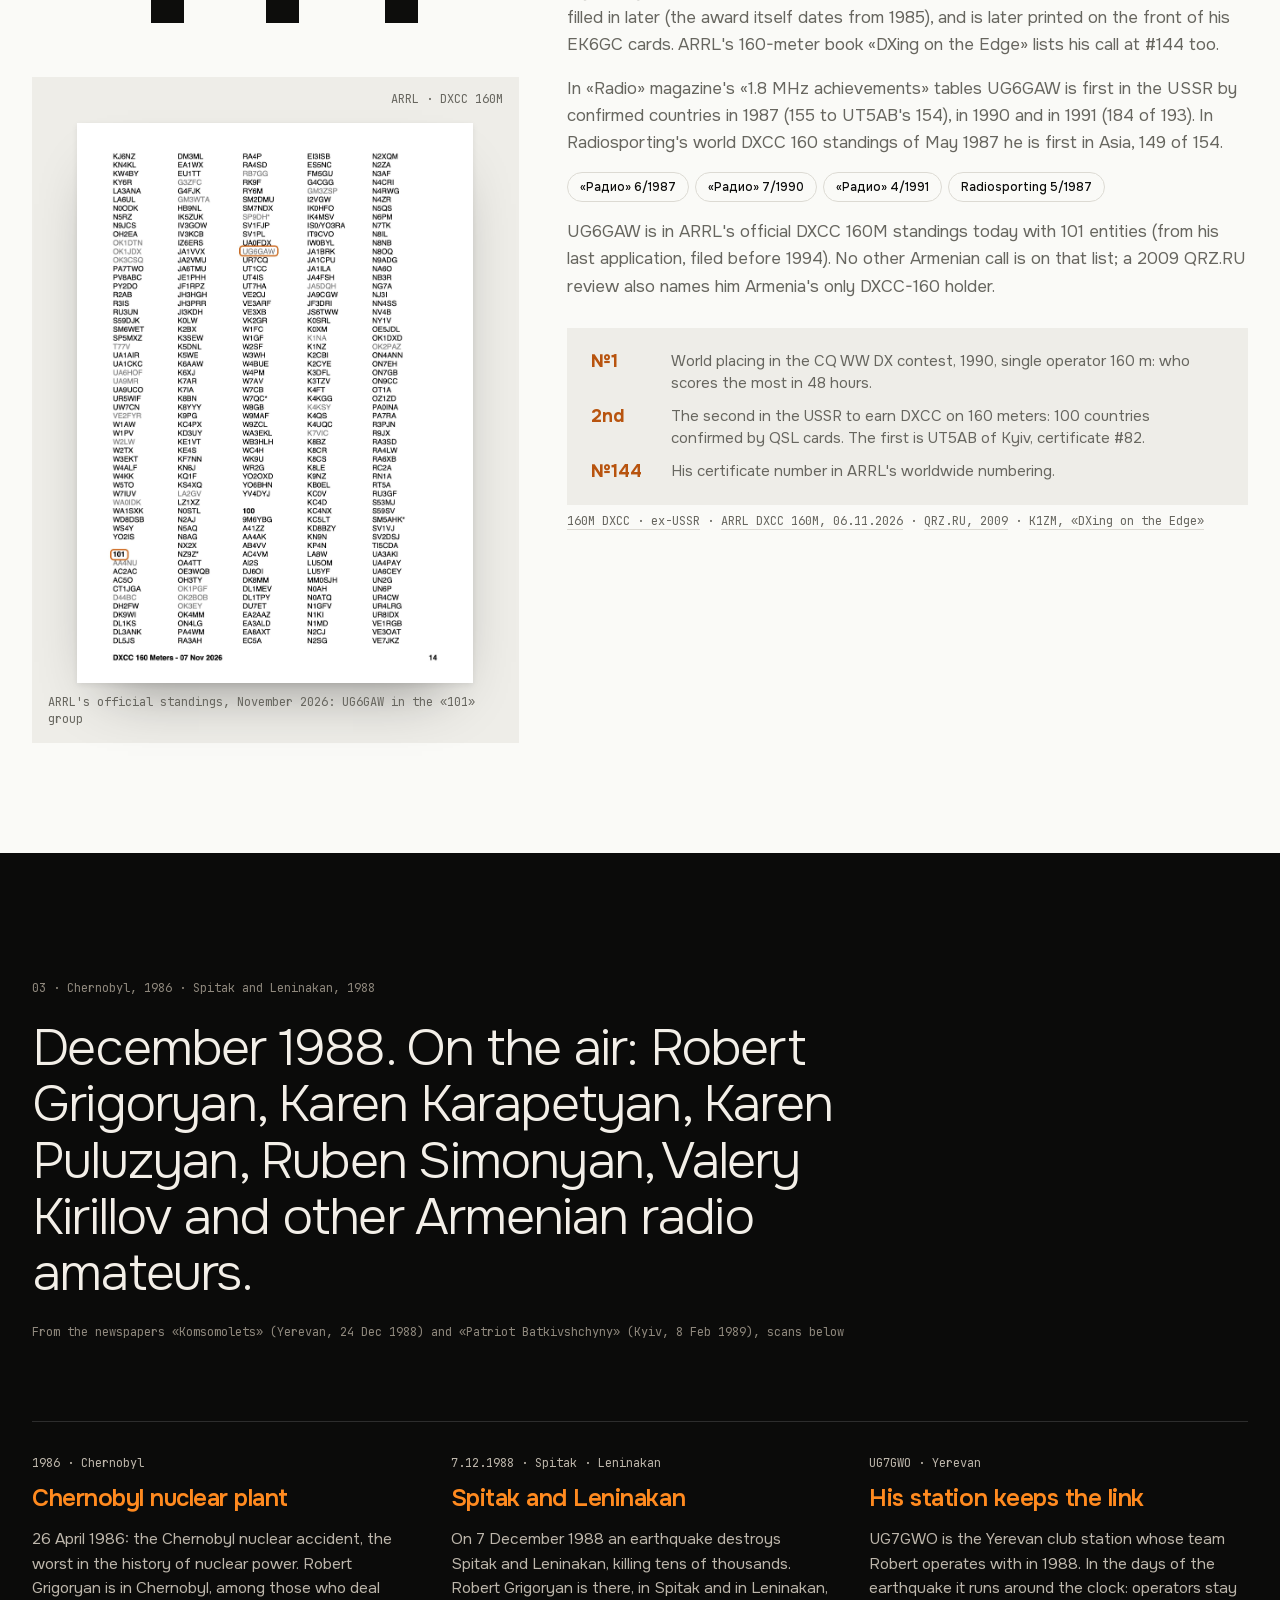
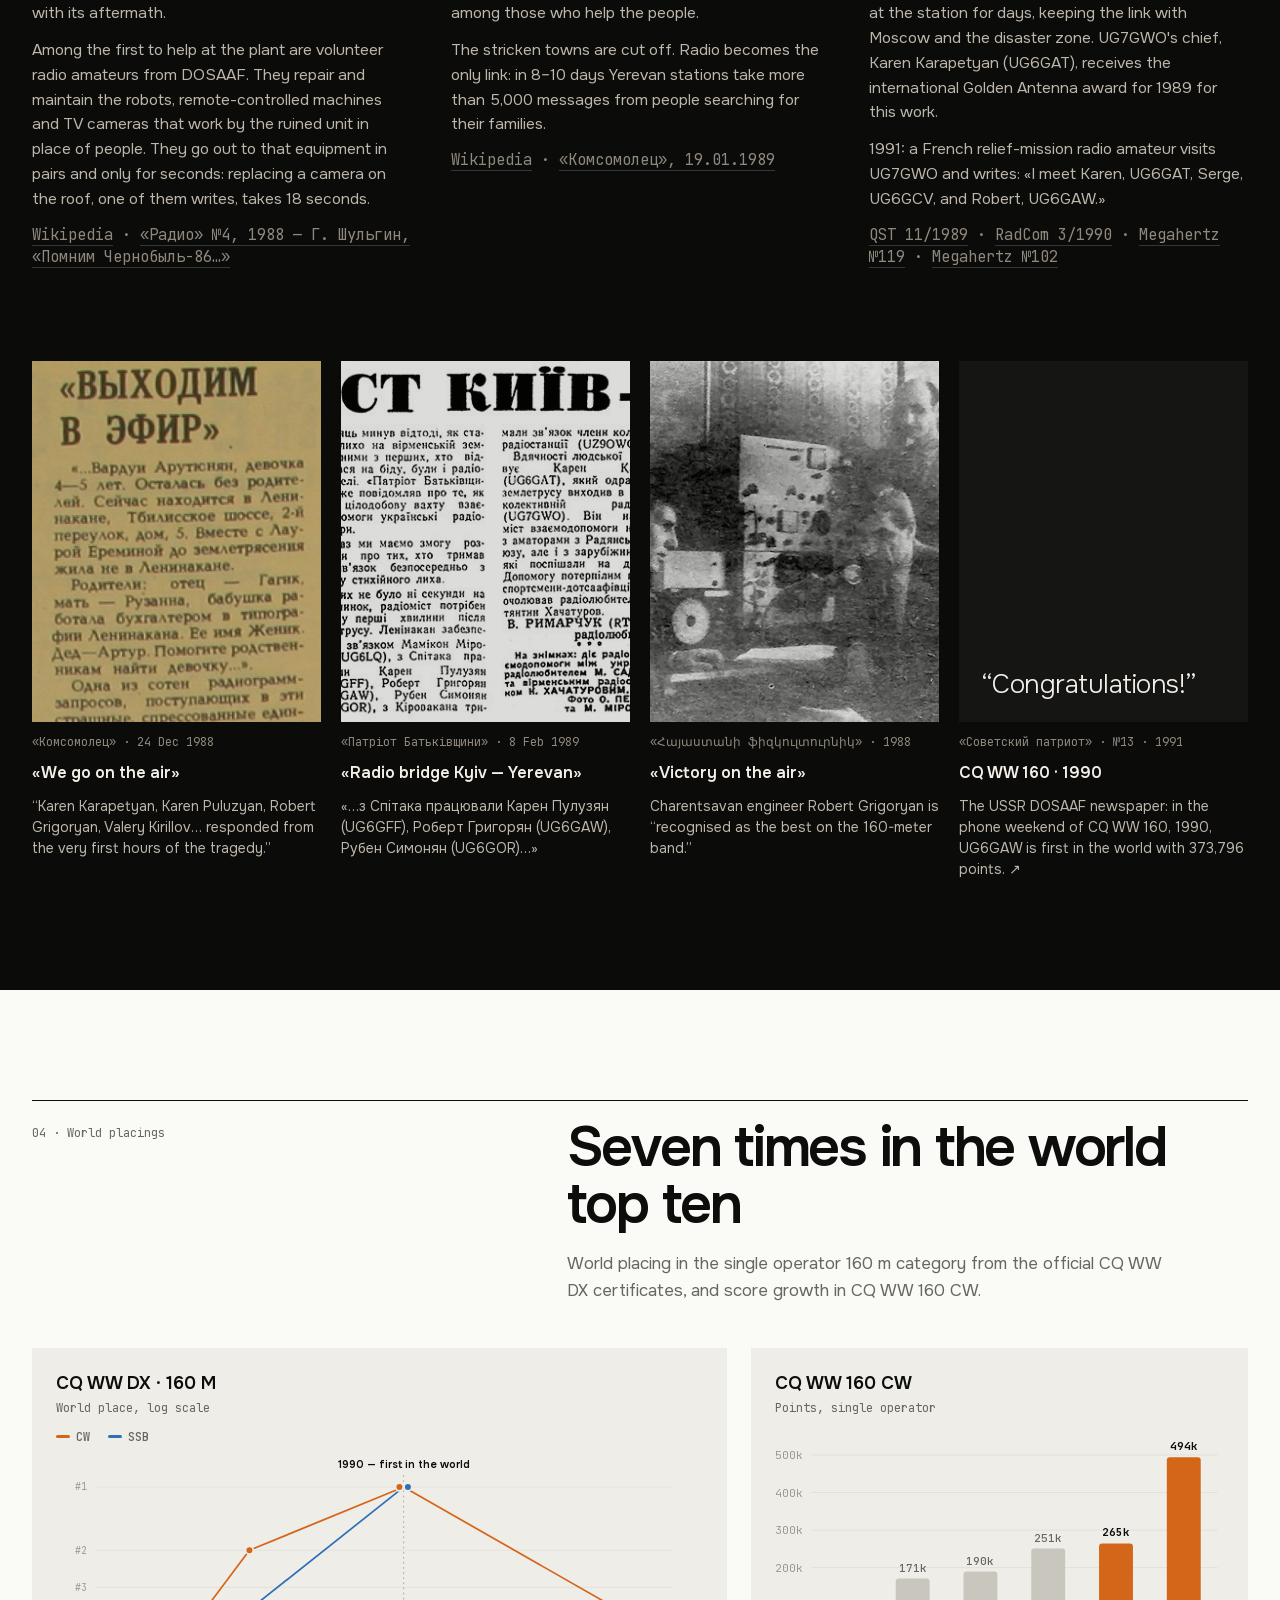
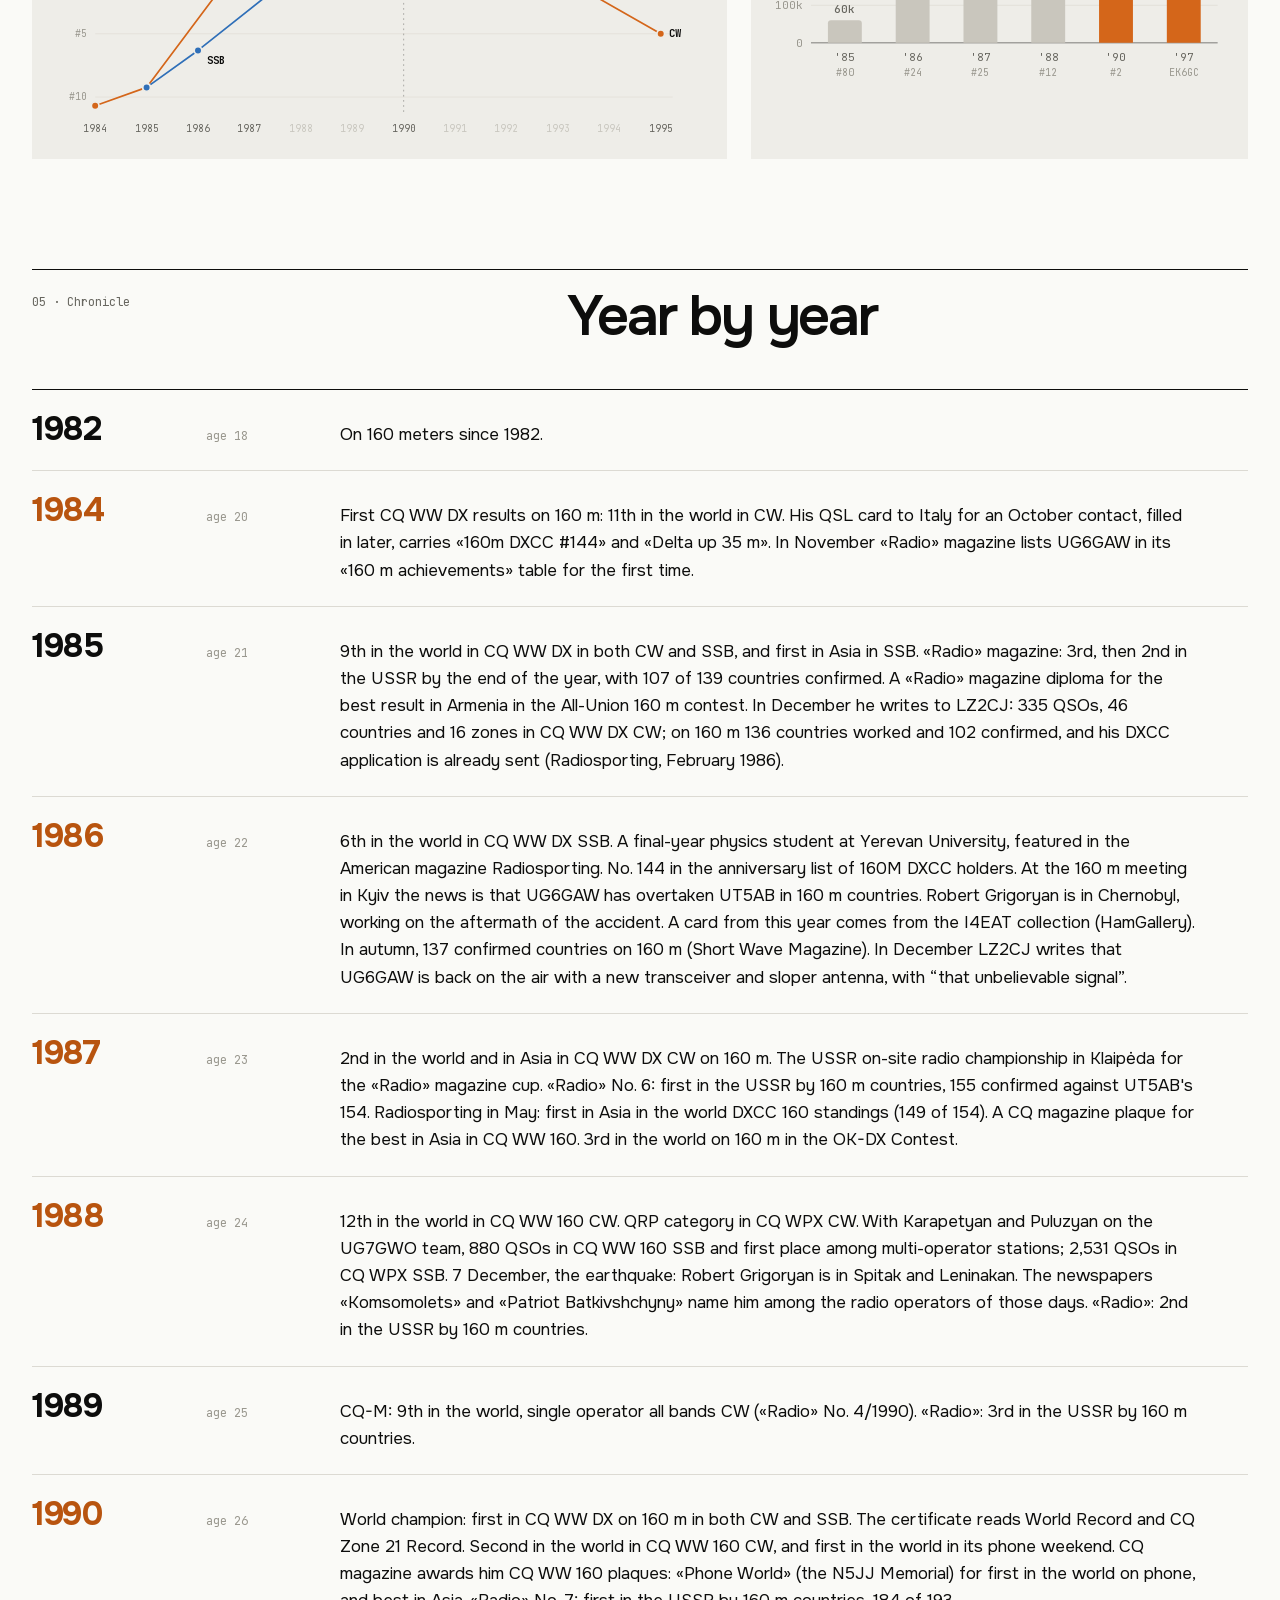
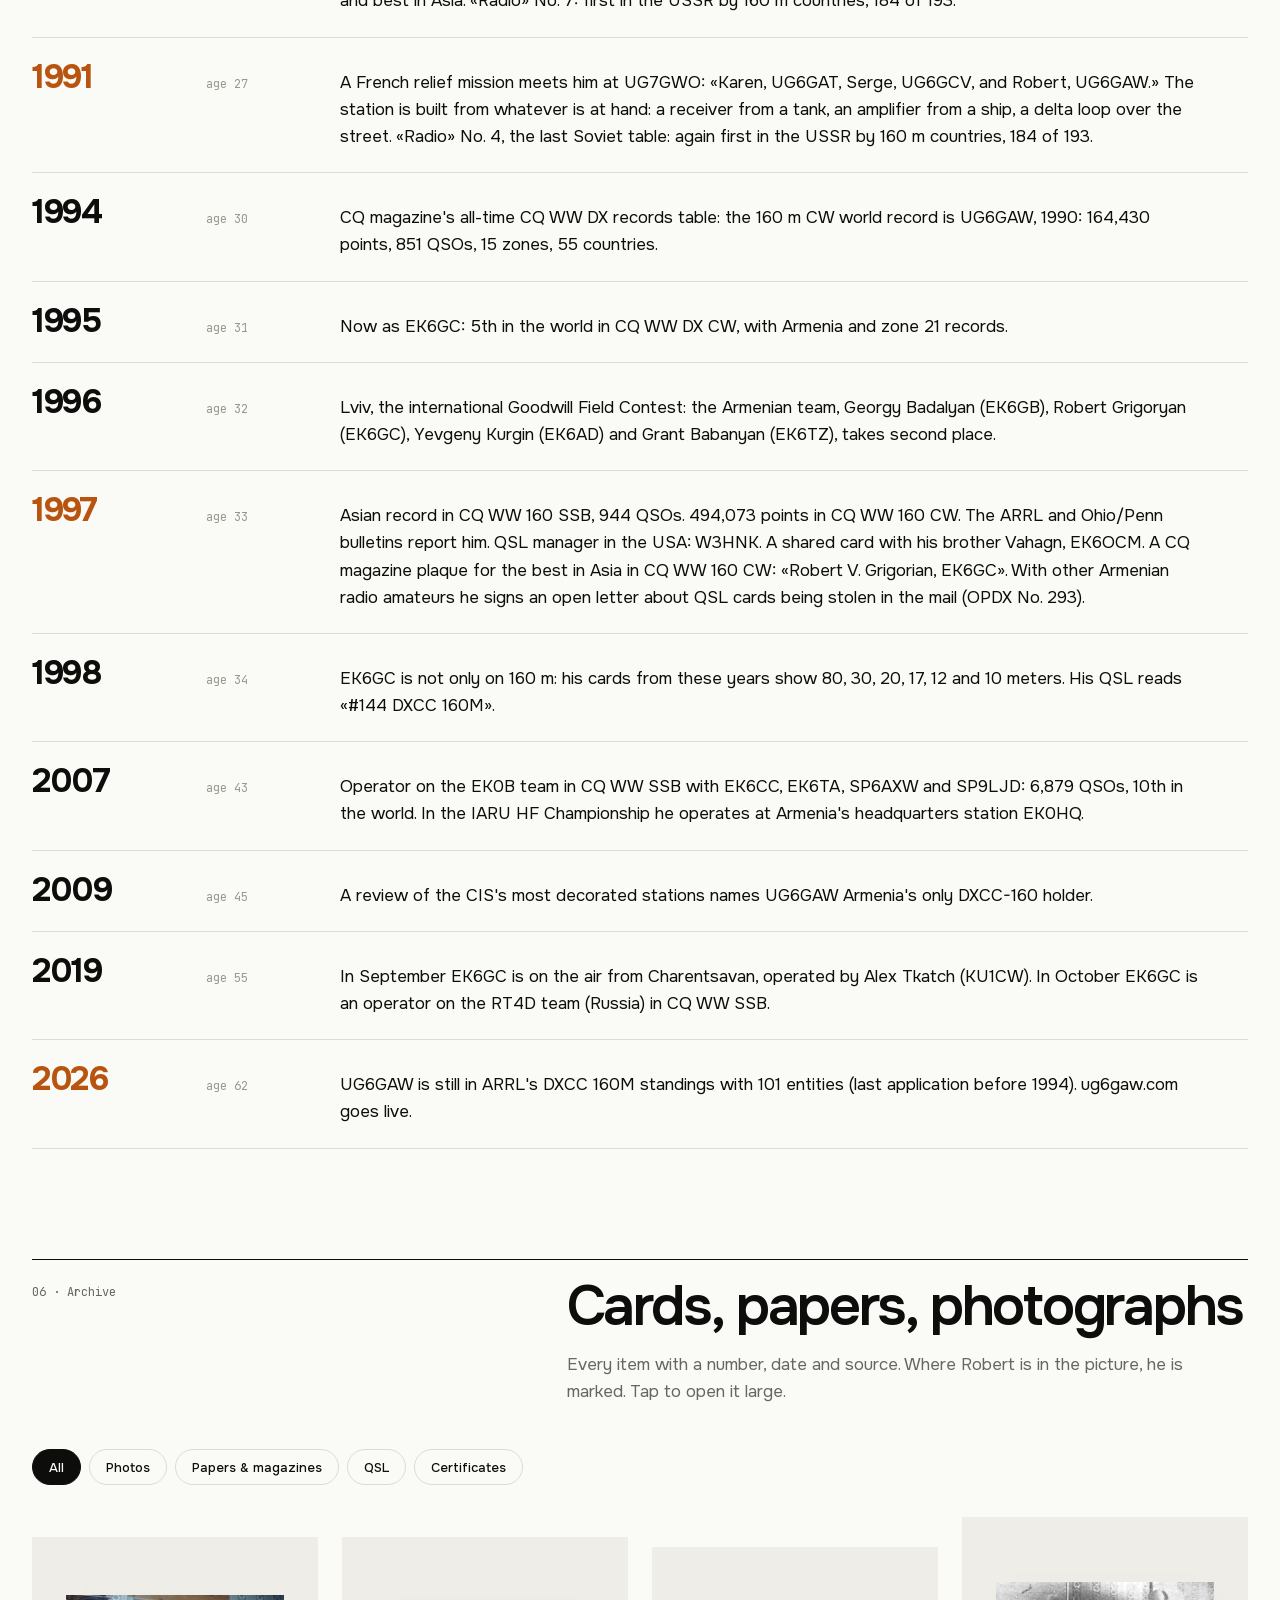
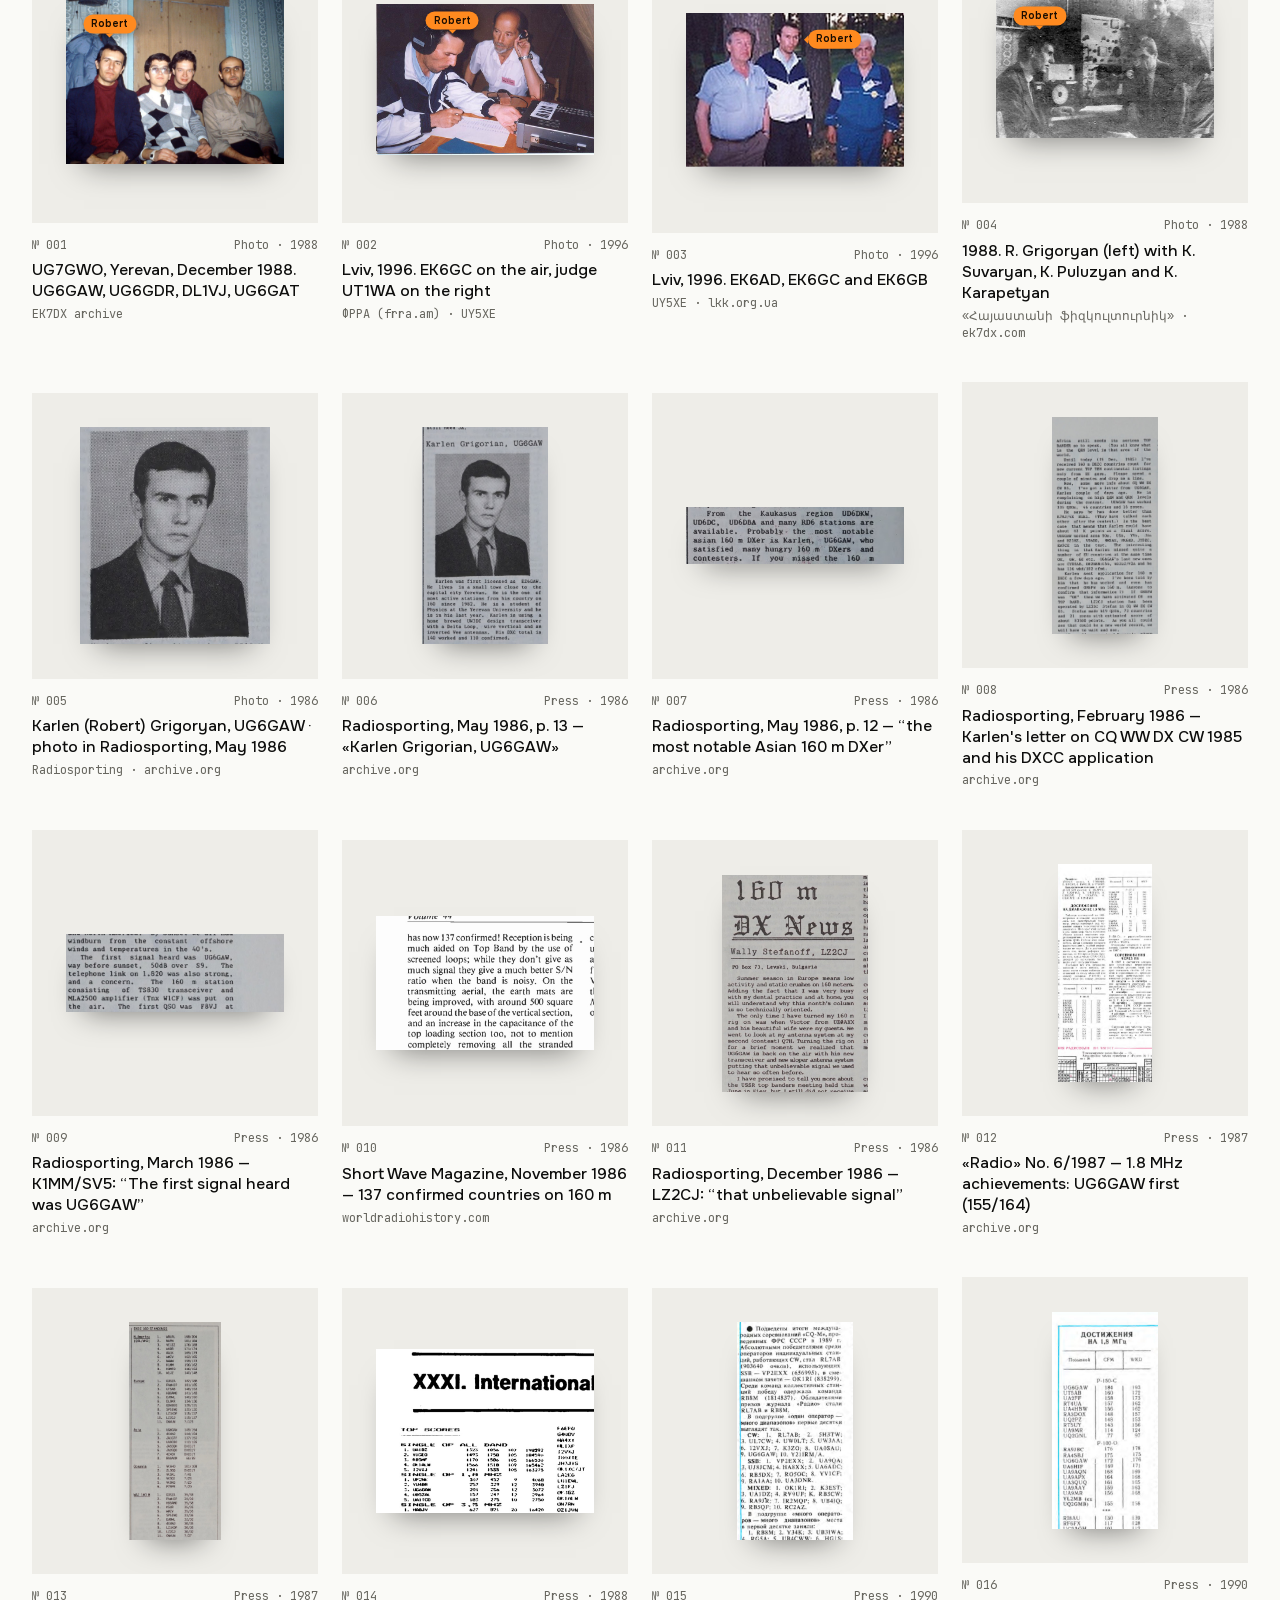
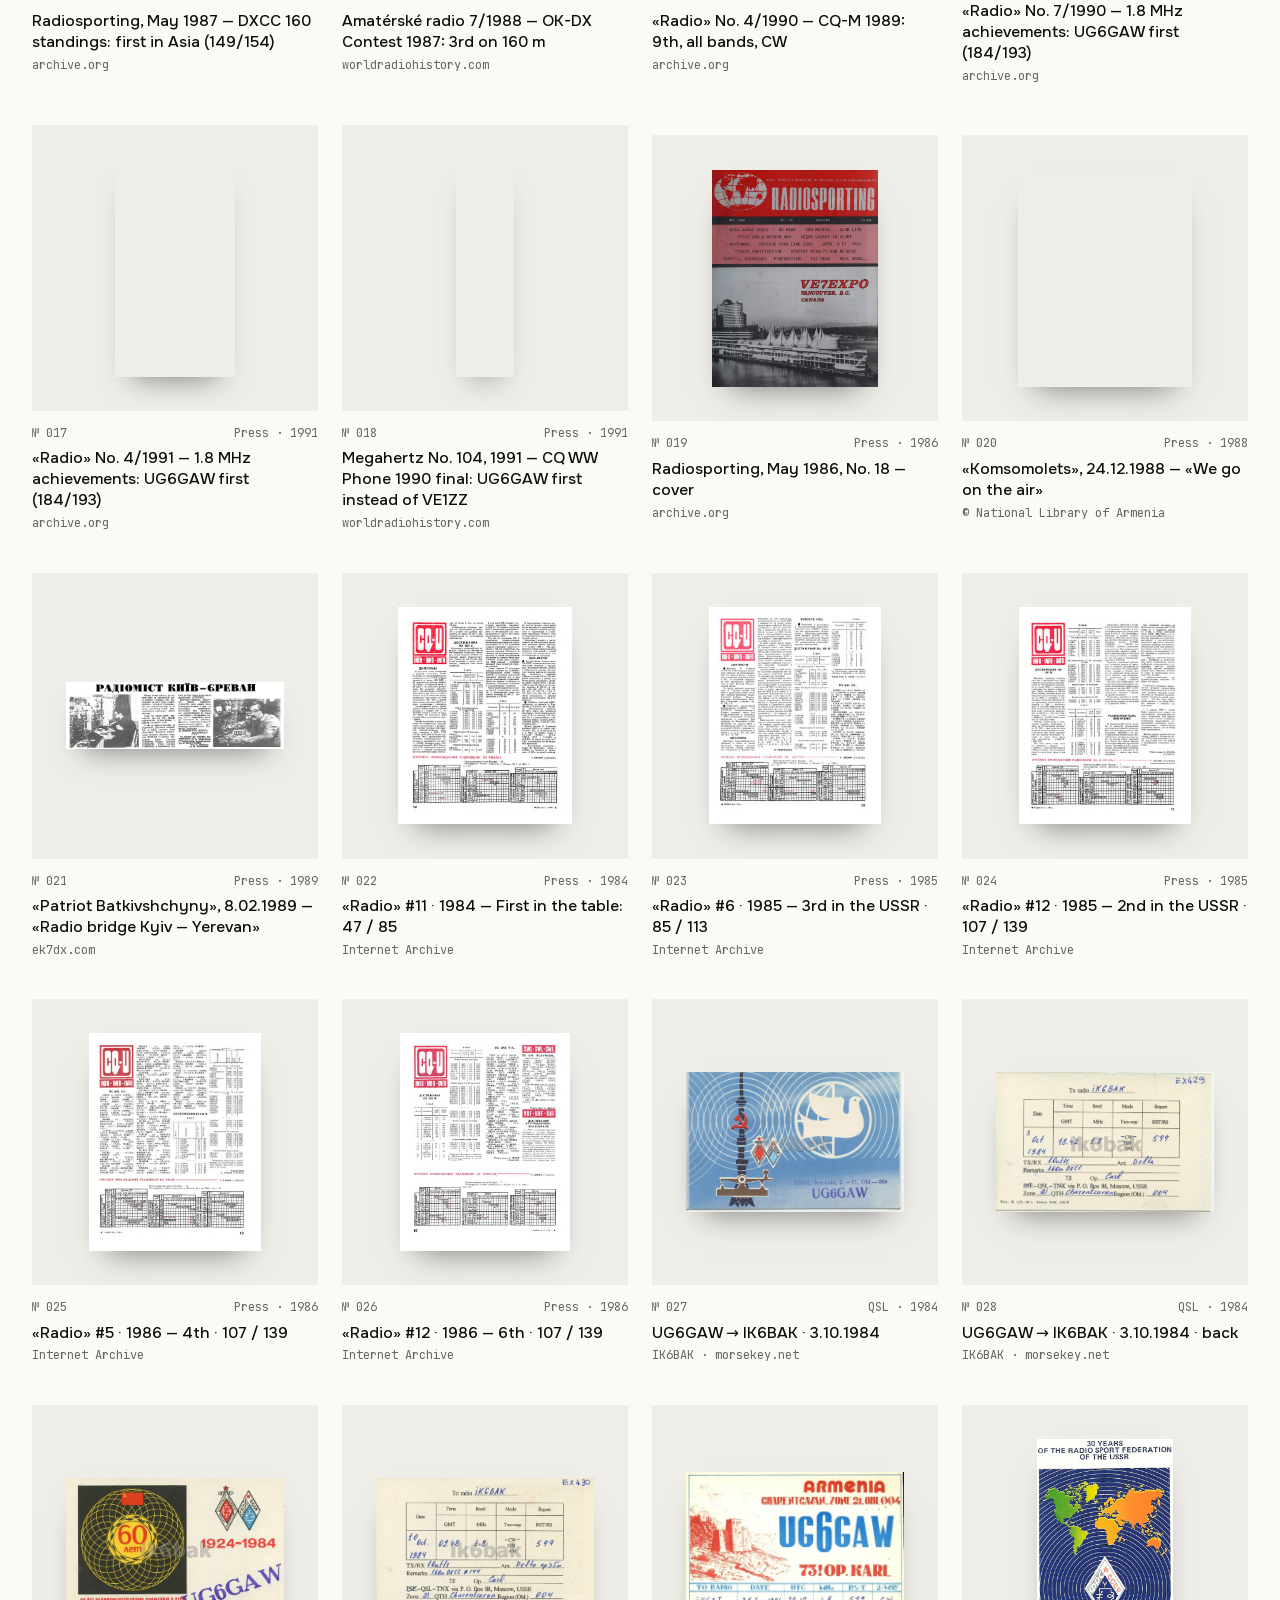
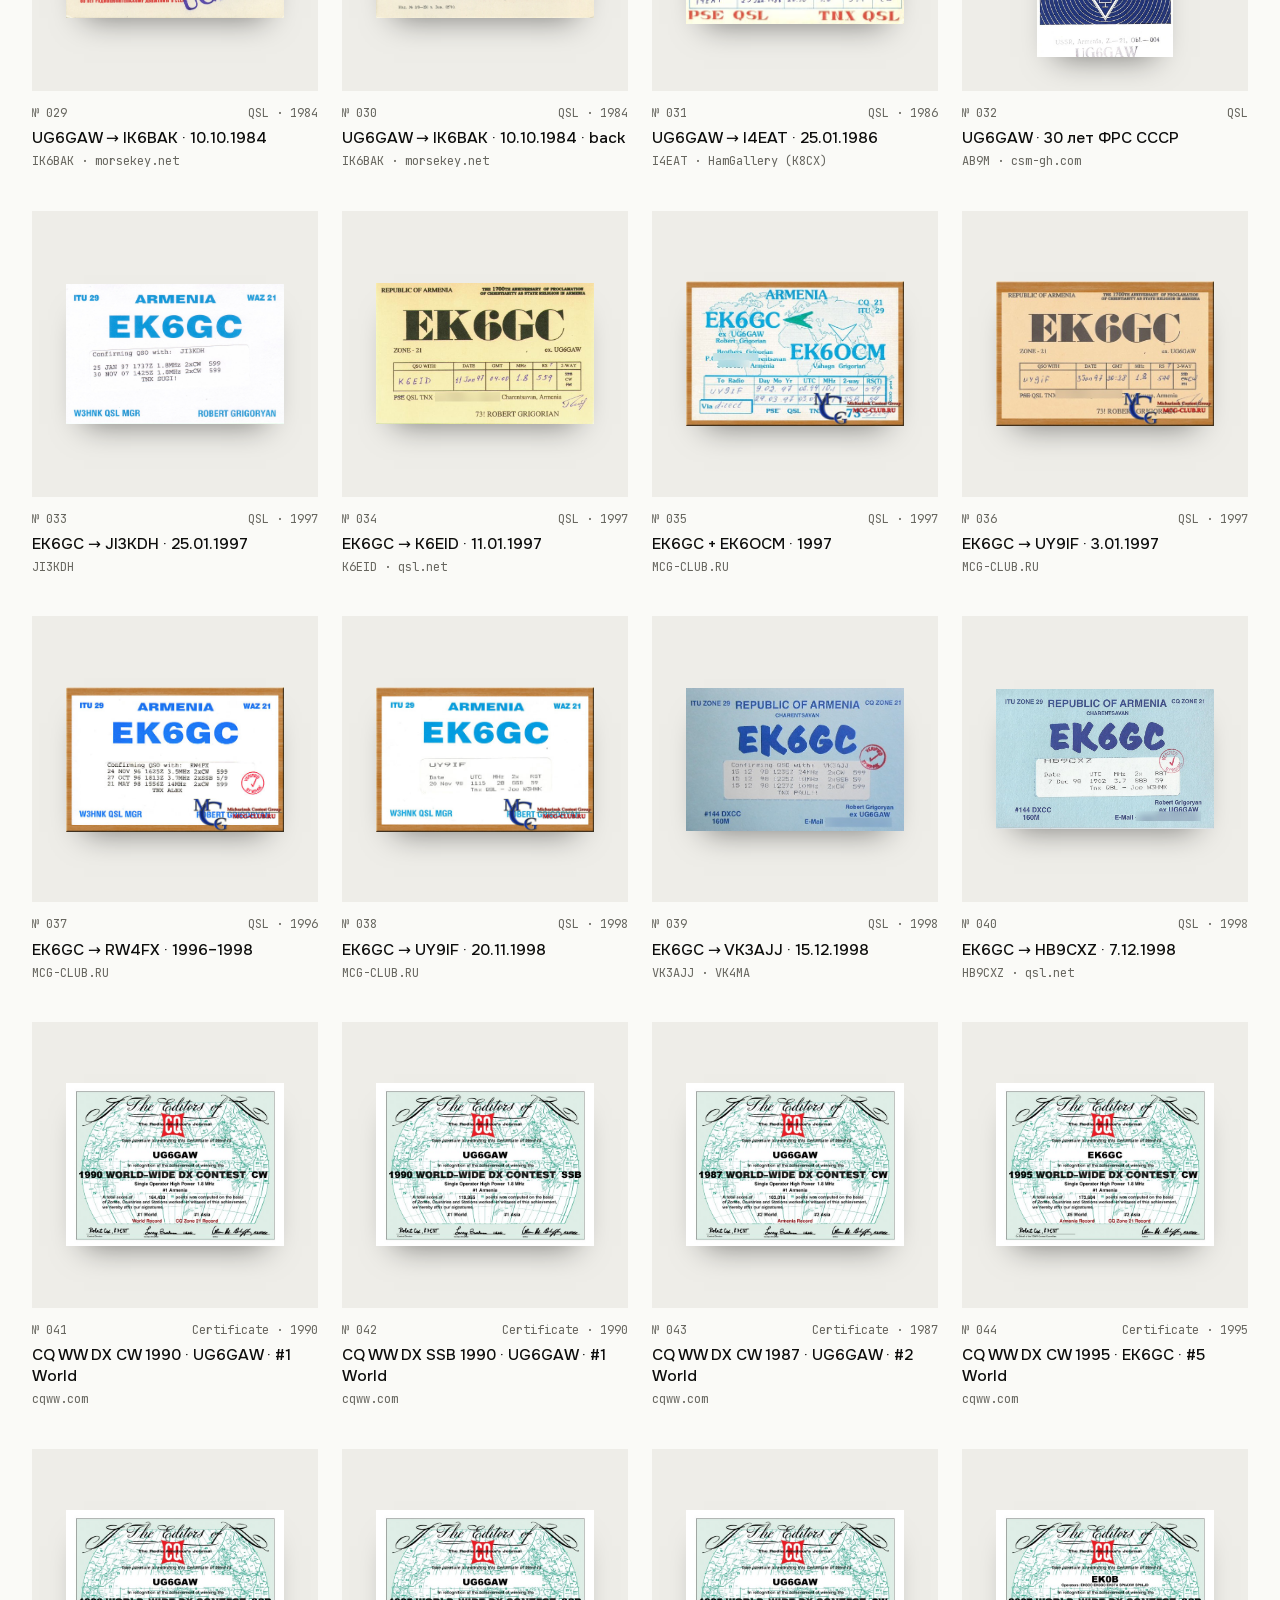
==== commit 5311bf6d: "Update site" ====
--- a/index.html
+++ b/index.html
@@ -223,15 +223,6 @@
 .mag{margin:0;align-self:start}
 .magp{padding:48px clamp(20px,4vw,56px) clamp(20px,3vw,40px)}
 .magp img{max-height:640px;width:auto;margin:0 auto}
-.magp .live{position:relative;display:block;width:fit-content;margin:0 auto}
-.magp .live img{display:block}
-.magp .lv{position:absolute;left:10.972%;top:12.48%;width:73.611%;height:56.16%;overflow:hidden;opacity:0;transition:opacity .7s ease;pointer-events:none}
-.magp .lv video{display:block;width:100%;height:100%;object-fit:cover;transform:none;transition:transform 1.4s cubic-bezier(.2,.8,.2,1)}
-.magp.alive .lv video{transform:scale(1.04) translate3d(var(--px,0px),var(--py,0px),0)}
-.magp .lv::after{content:"";position:absolute;inset:0;box-shadow:inset 0 0 18px rgba(0,0,0,.22);opacity:0;transition:opacity .9s}
-.magp.alive .lv{opacity:1}
-.magp.alive .lv::after{opacity:1}
-@media (prefers-reduced-motion:reduce){.magp .lv{display:none}}
 .magbar{display:flex;gap:16px;align-items:center;margin-top:14px}
 .magbar .cov{flex:none;width:64px;border:0;padding:0;background:none;cursor:zoom-in;box-shadow:0 8px 18px -10px rgba(0,0,0,.5)}
 .magbar .cov img{width:100%;height:auto;display:block}
@@ -608,7 +599,7 @@
       <p><span class="l-ru">На QSL 1984 года он пишет: «Ant. Delta up 35 m» — треугольная рамка с вершиной на высоте 35 метров.</span><span class="l-en">On his 1984 QSL he writes «Ant. Delta up 35 m», a triangular loop with its apex 35 meters up.</span><span class="l-hy">1984 թ. իր QSL-ին նա գրում է «Ant. Delta up 35 m»՝ եռանկյունաձև օղակ, որի գագաթը 35 մետր բարձրության վրա է։</span></p>
     </div>
     <figure class="mag">
-      <button type="button" class="obj magp" data-lb="img/press/radiosporting-1986-05-karlen.jpg" data-group="rs86" data-cap="Radiosporting, May 1986, No. 18, p. 13 — «Karlen Grigorian, UG6GAW» · archive.org"><span class="m t1">Radiosporting · 05/1986 · p. 13</span><span class="live"><img src="img/press/radiosporting-1986-05-karlen.jpg" width="720" height="1250" alt="Radiosporting, May 1986: Karlen Grigorian, UG6GAW, with photo" loading="lazy" decoding="async"><span class="lv" aria-hidden="true"><video muted loop playsinline preload="none"><source src="img/press/karlen-1986-live.mp4?v=2" type="video/mp4"></video></span></span></button>
+      <button type="button" class="obj magp" data-lb="img/press/radiosporting-1986-05-karlen.jpg" data-group="rs86" data-cap="Radiosporting, May 1986, No. 18, p. 13 — «Karlen Grigorian, UG6GAW» · archive.org"><span class="m t1">Radiosporting · 05/1986 · p. 13</span><img src="img/press/radiosporting-1986-05-karlen.jpg" width="720" height="1250" alt="Radiosporting, May 1986: Karlen Grigorian, UG6GAW, with photo" loading="lazy" decoding="async"></button>
       <figcaption class="magbar">
         <button type="button" class="cov" data-lb="img/press/radiosporting-1986-05-cover.jpg" data-group="rs86" data-cap="Radiosporting, May 1986, No. 18 — cover · archive.org"><img src="img/press/radiosporting-1986-05-cover.jpg" width="1100" height="1439" alt="Radiosporting, May 1986, cover" loading="lazy" decoding="async"></button>
         <div><b>Radiosporting</b><span class="m"><span class="l-ru">май 1986 · №18 · США</span><span class="l-en">May 1986 · No. 18 · USA</span><span class="l-hy">մայիս 1986 · №18 · ԱՄՆ</span></span>
@@ -1068,14 +1059,6 @@
   (function(){var b=$('#totop'),pend=false;function u(){pend=false;b.classList.toggle('on',scrollY>Math.max(innerHeight*1.1,hero.offsetHeight))}
     addEventListener('scroll',function(){if(!pend){pend=true;requestAnimationFrame(u)}},{passive:true});u();
     b.addEventListener('click',function(){scrollTo({top:0,behavior:RM?'auto':'smooth'})})})();
-  (function(){var b=$('.magp'),lv=b&&b.querySelector('.lv'),v=lv&&lv.querySelector('video');if(!v||RM)return;
-    var on=false,t;function play(){if(on)return;on=true;clearTimeout(t);if(v.preload!=='auto'){v.preload='auto';v.load()}var p=v.play();p&&p.catch(function(){});
-      if(v.readyState>=2)b.classList.add('alive');else v.addEventListener('playing',function f(){v.removeEventListener('playing',f);on&&b.classList.add('alive')})}
-    function stop(){on=false;b.classList.remove('alive');lv.style.removeProperty('--px');lv.style.removeProperty('--py');t=setTimeout(function(){on||v.pause()},700)}
-    if(matchMedia('(hover:hover)').matches){b.addEventListener('mouseenter',play);b.addEventListener('mouseleave',stop);
-      b.addEventListener('mousemove',function(e){var r=lv.getBoundingClientRect();if(!r.width)return;var x=(e.clientX-r.left)/r.width-.5,y=(e.clientY-r.top)/r.height-.5;
-        lv.style.setProperty('--px',(-x*9).toFixed(1)+'px');lv.style.setProperty('--py',(-y*9).toFixed(1)+'px')})}
-    else if('IntersectionObserver' in window){new IntersectionObserver(function(es){es.forEach(function(e){e.isIntersecting?play():stop()})},{threshold:.6}).observe(lv)}})();
   function setFull(v){try{if(v)localStorage.setItem('ug6gaw-full','1');else localStorage.removeItem('ug6gaw-full')}catch(e){}location.reload()}
   $('#fullbtn').addEventListener('click',function(){setFull(true)});$('#mobbtn').addEventListener('click',function(){setFull(false)});
   function menu(o){sh.classList.toggle('open',o);sh.setAttribute('aria-hidden',!o);mb.setAttribute('aria-expanded',o);document.body.classList.toggle('locked',o);onScroll()}
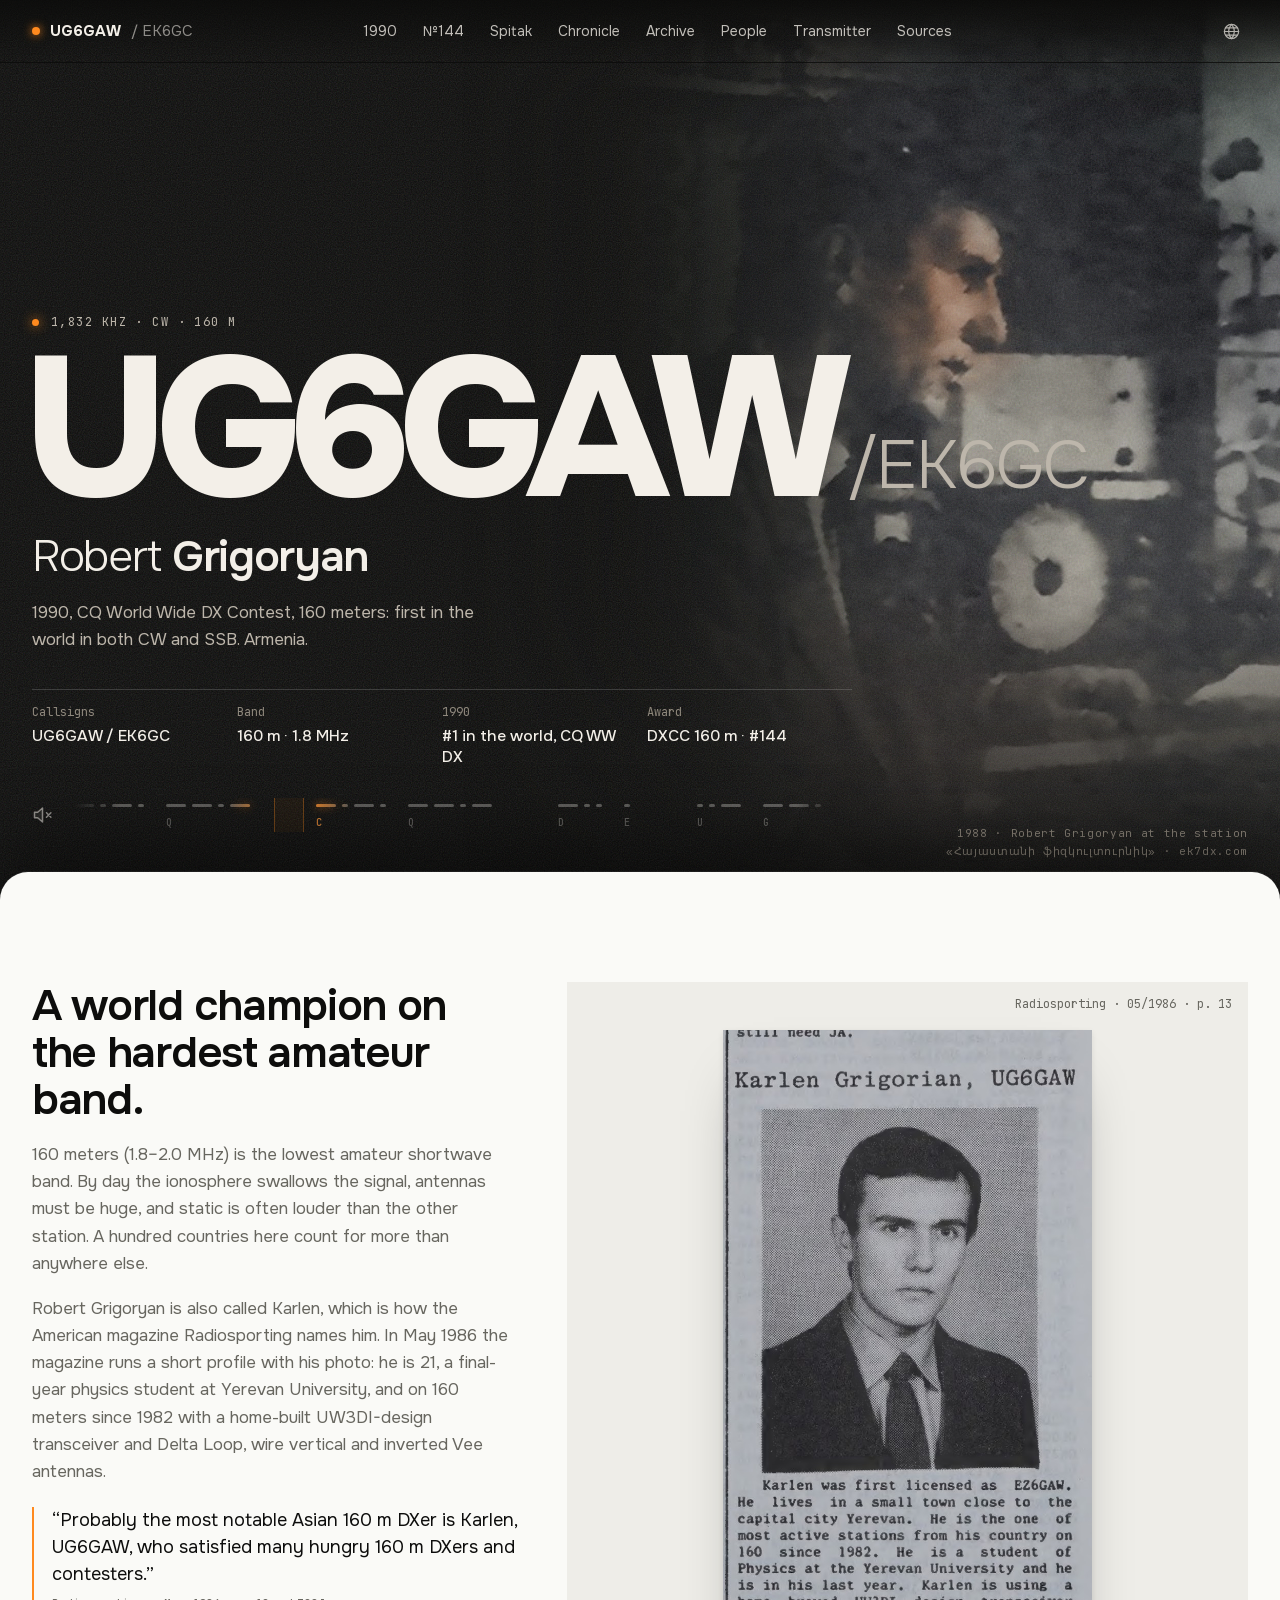
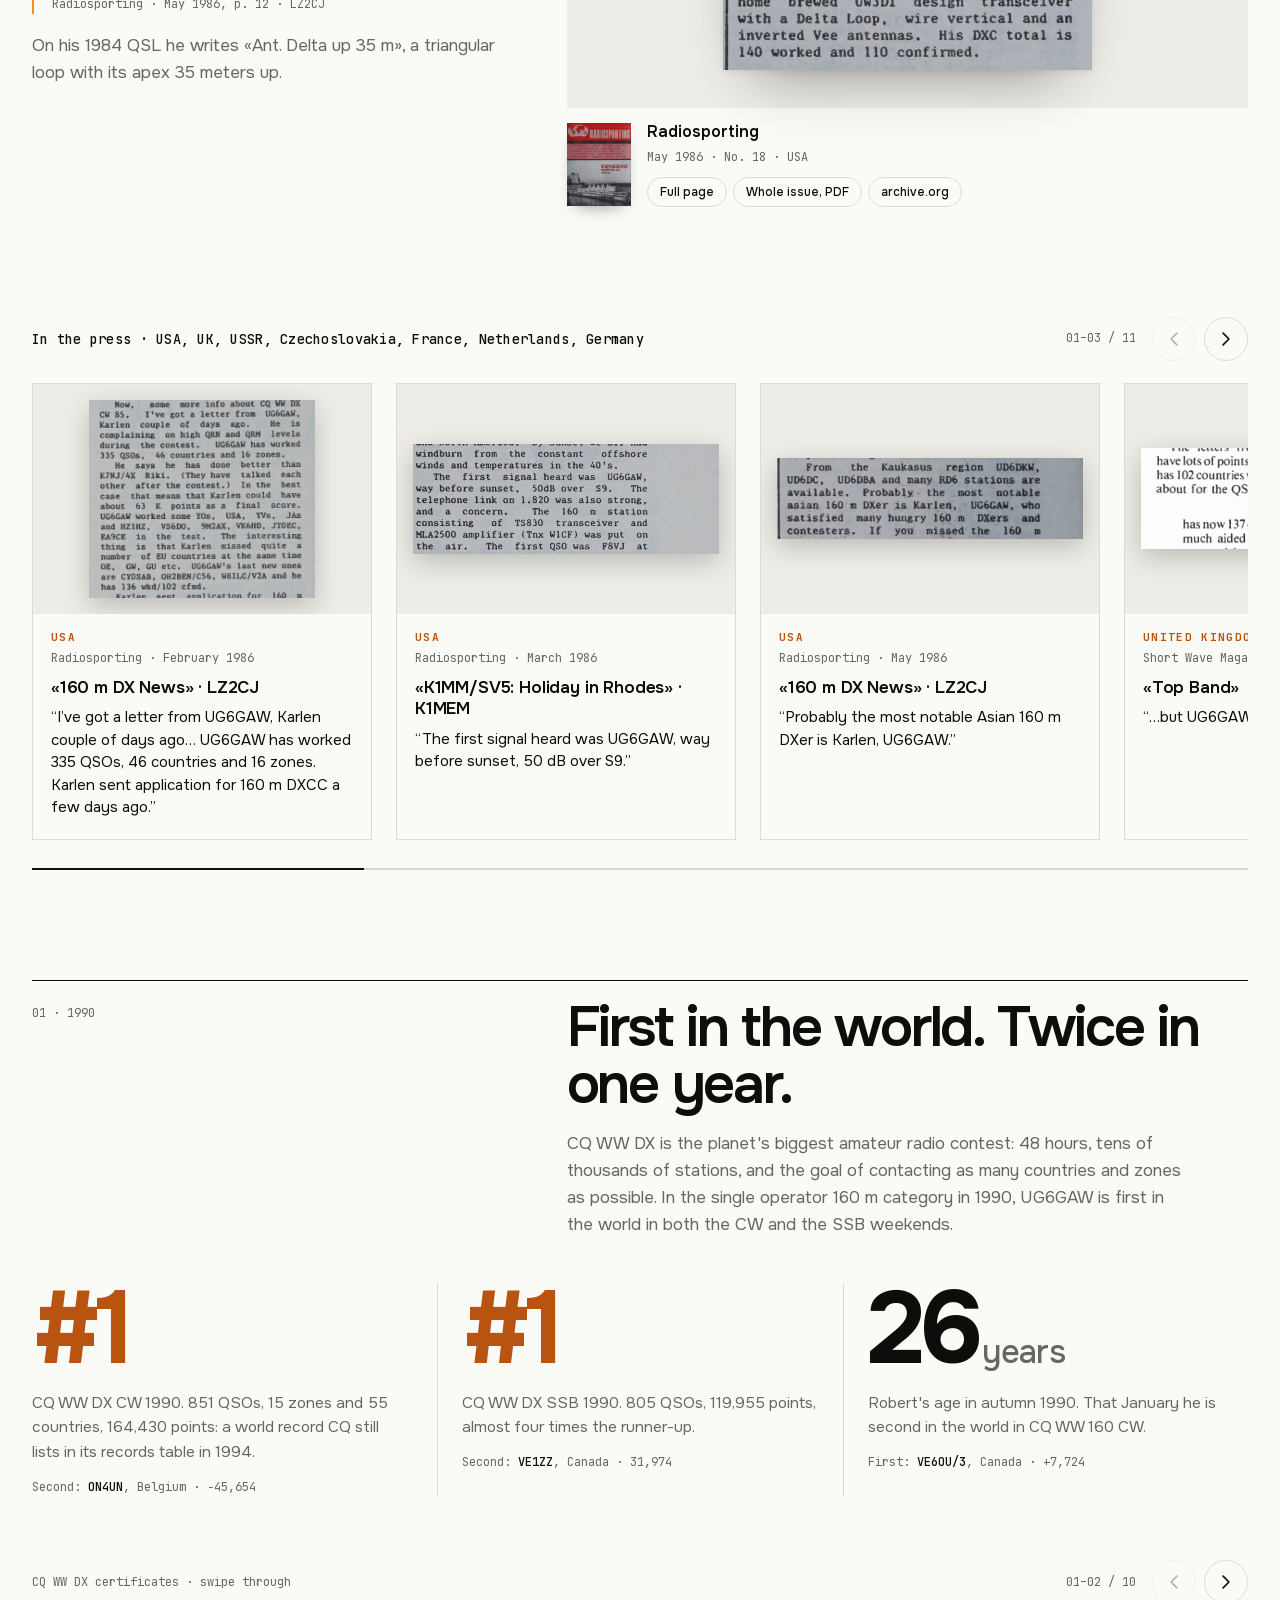
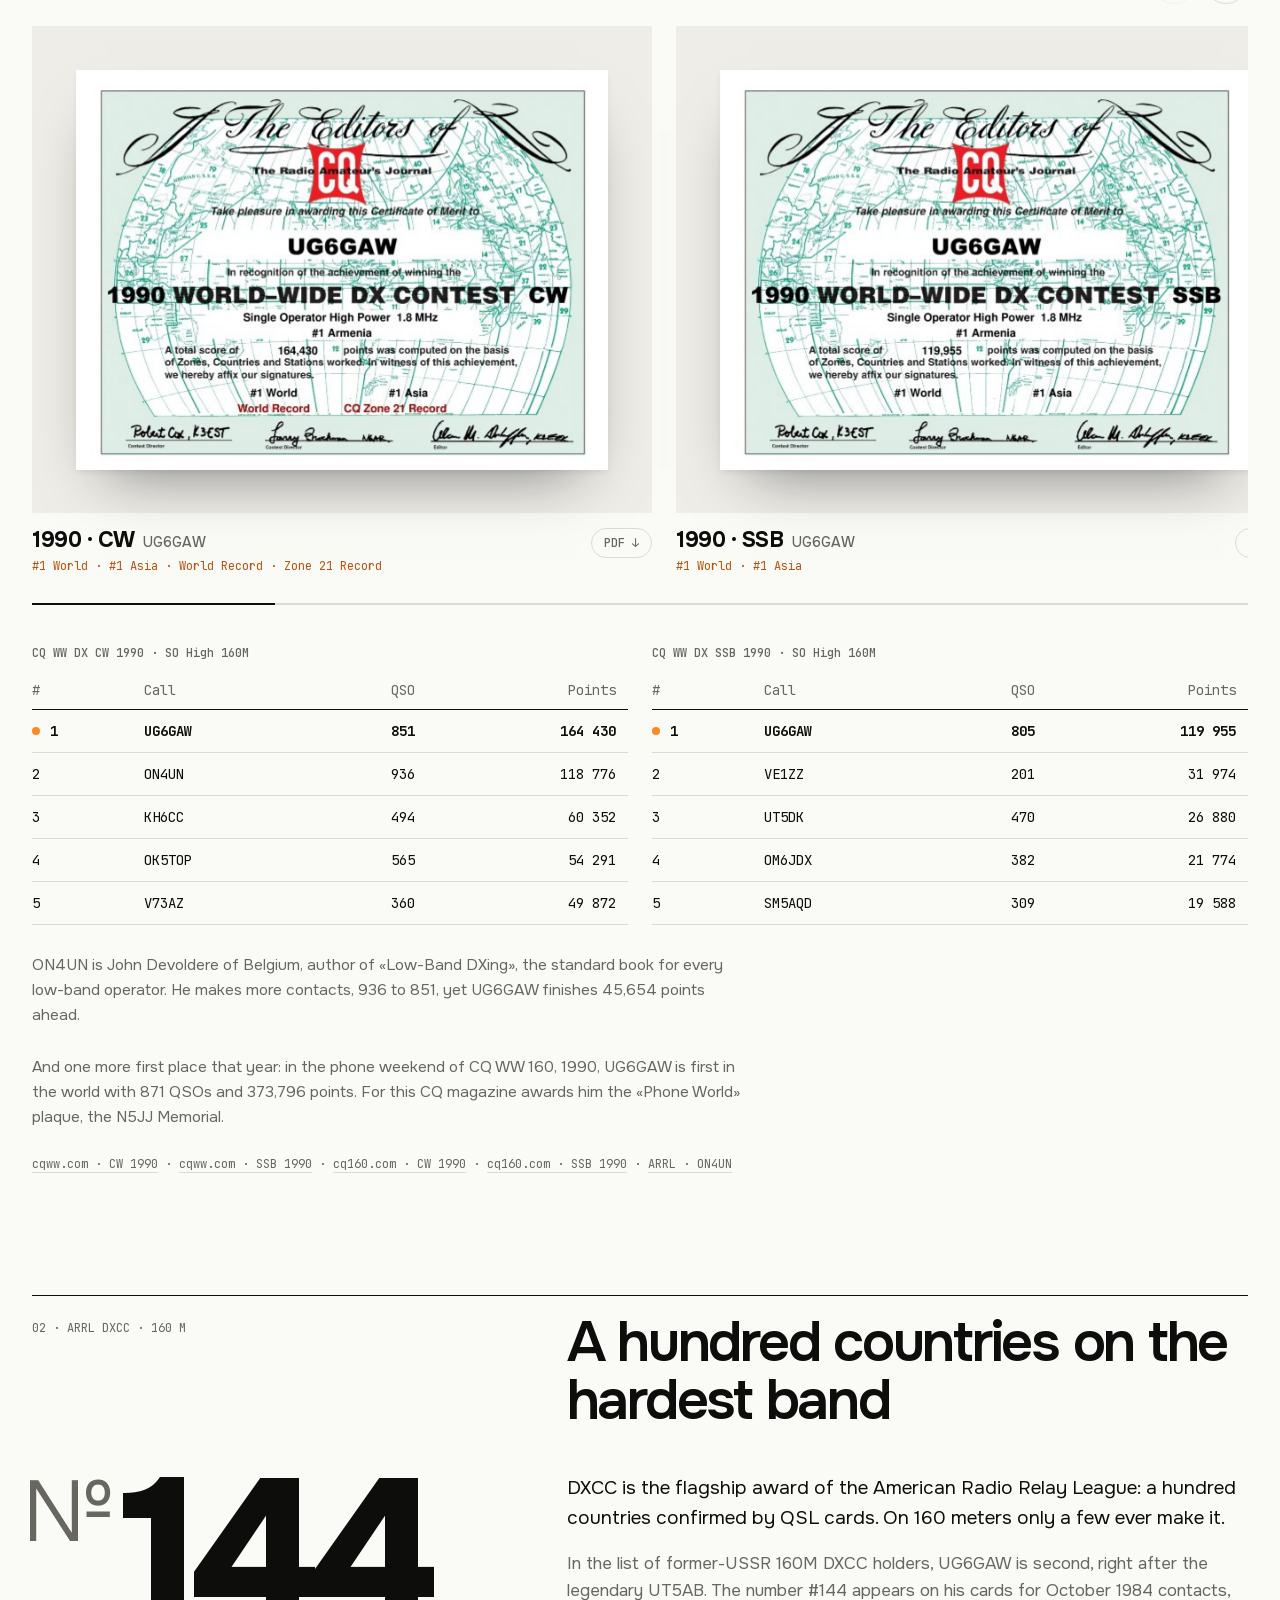
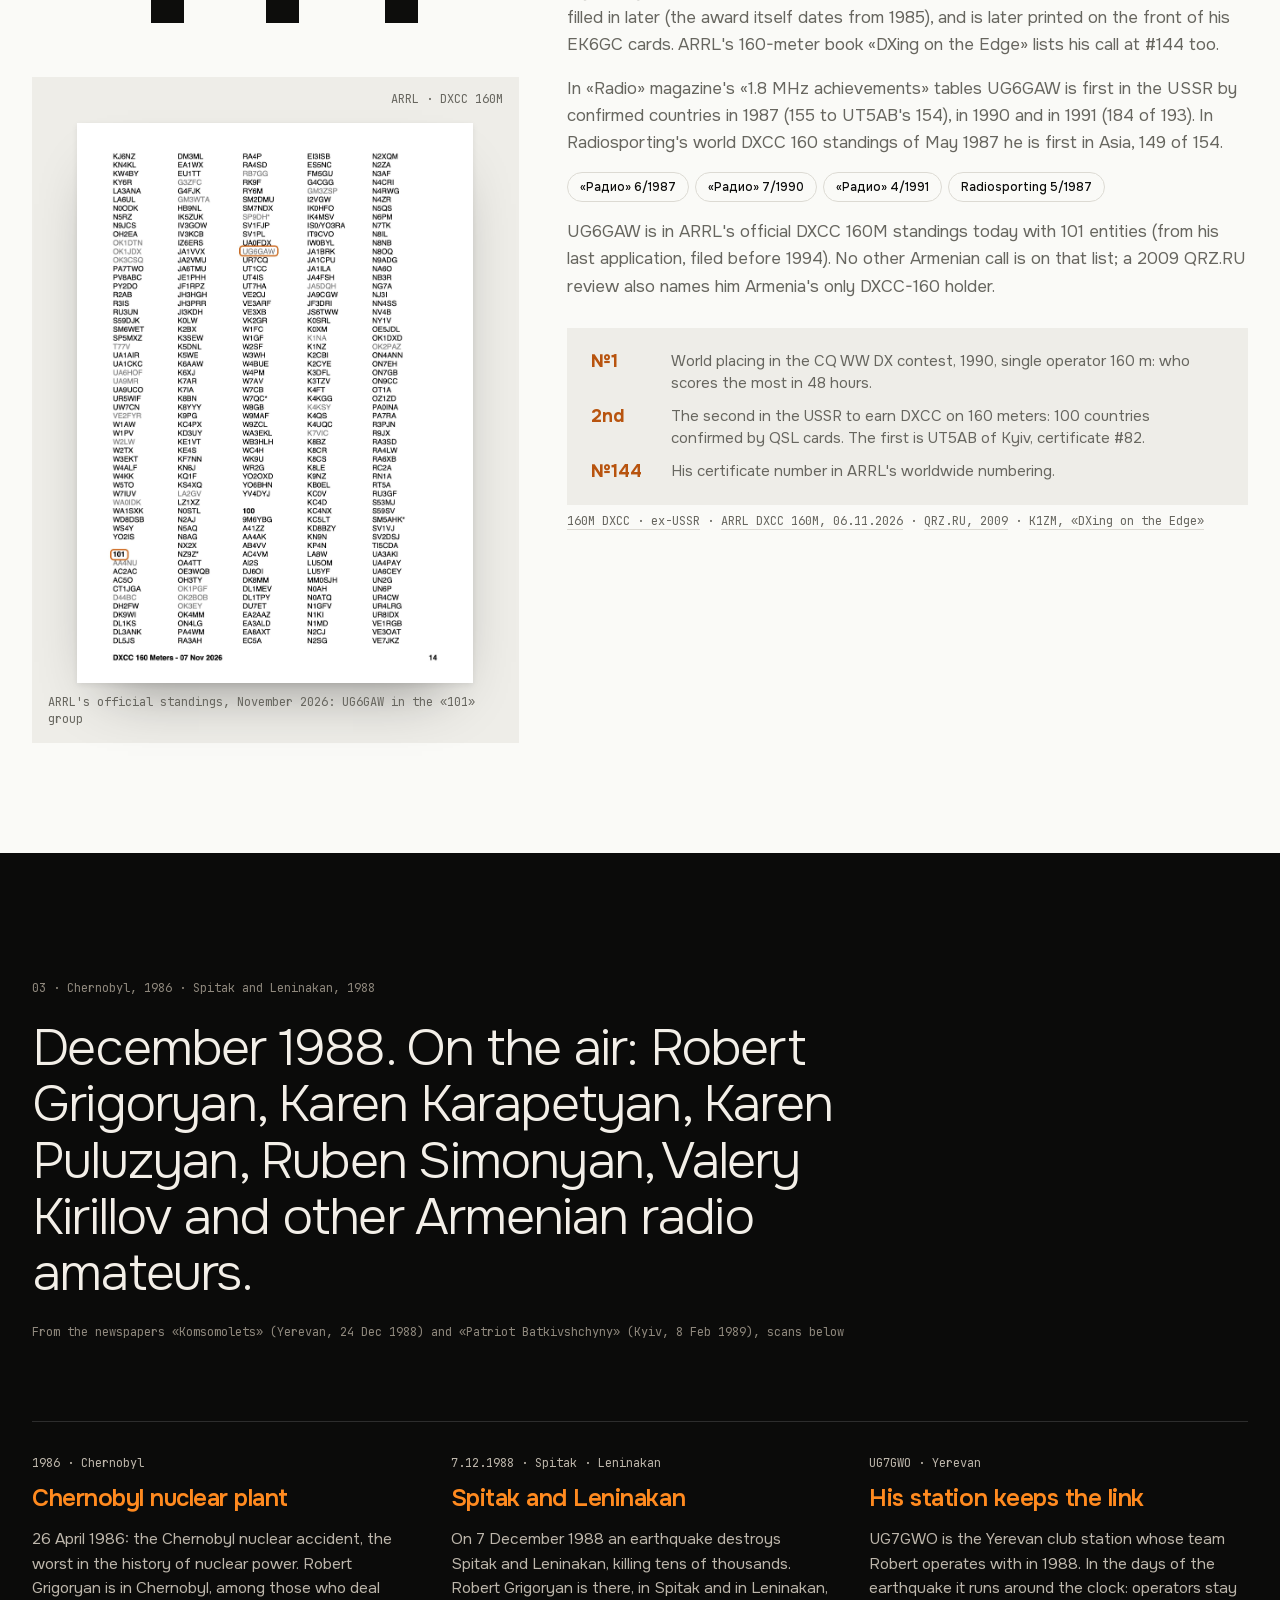
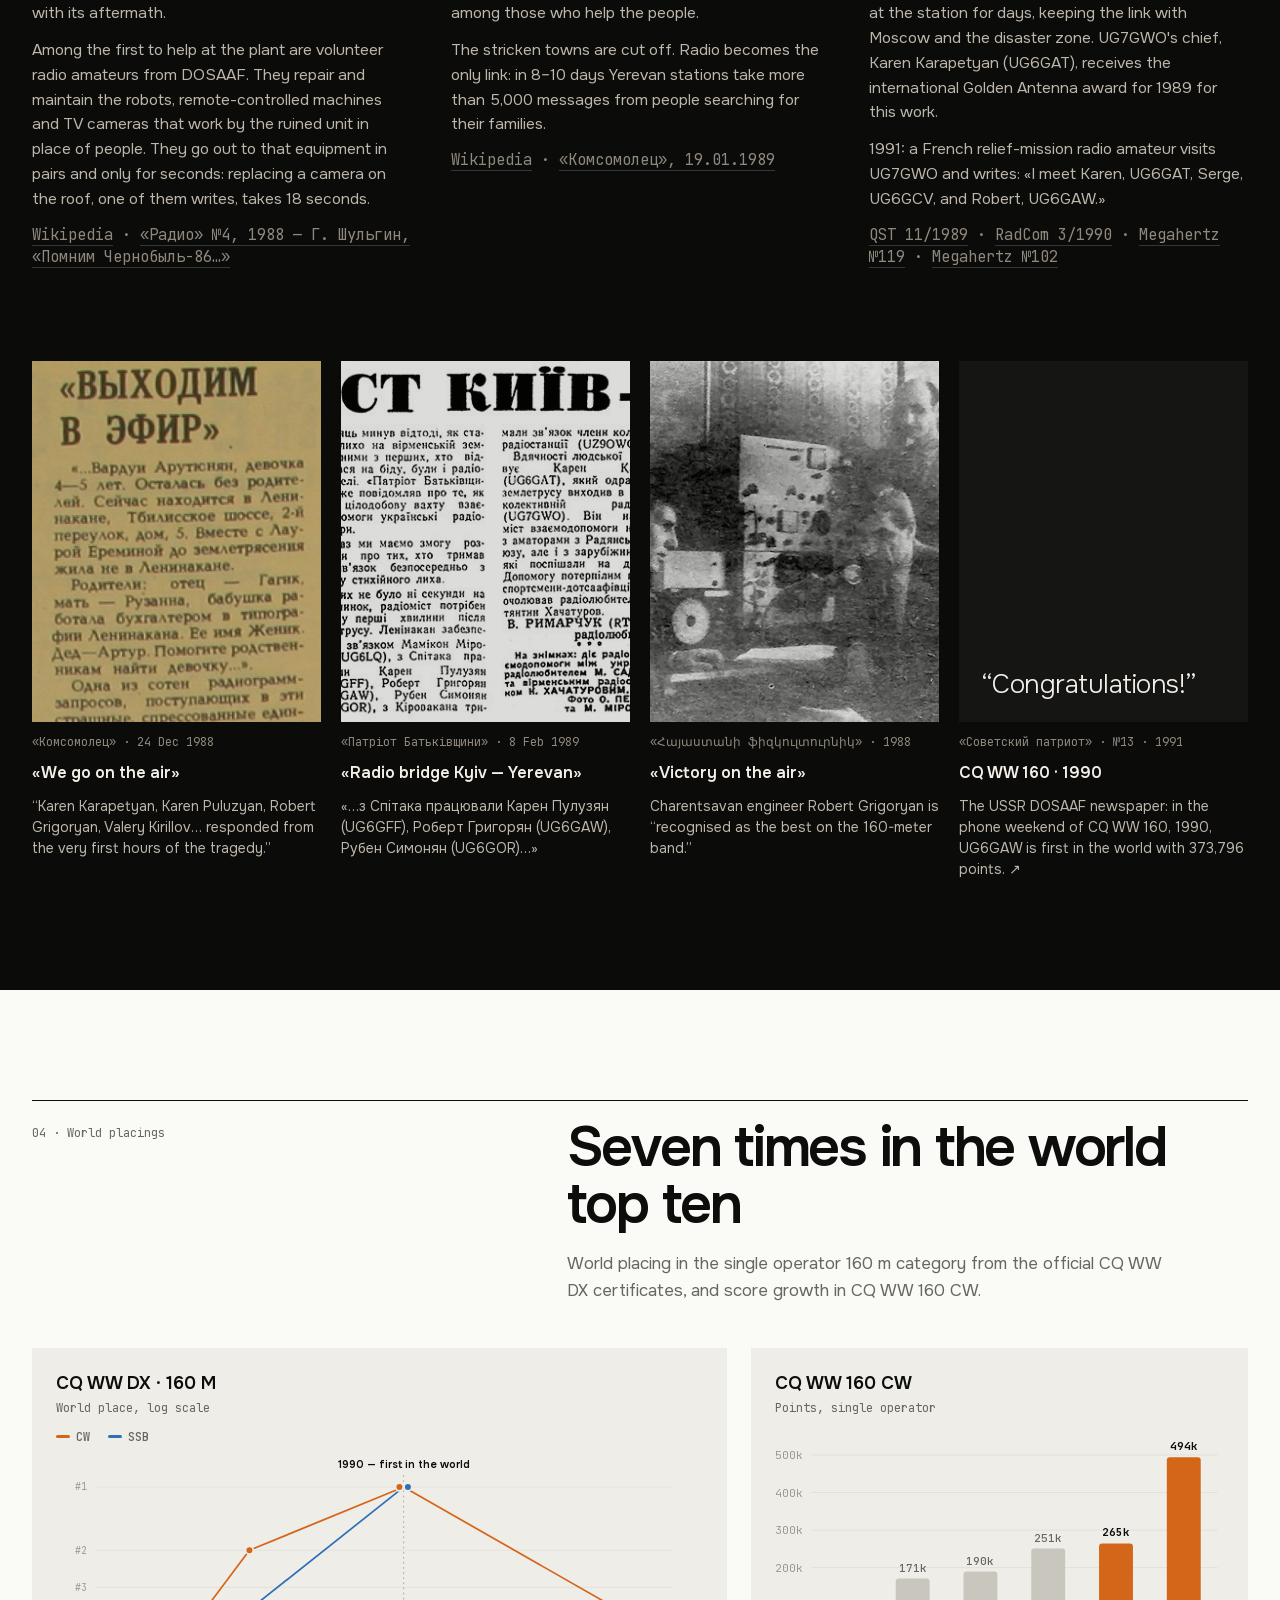
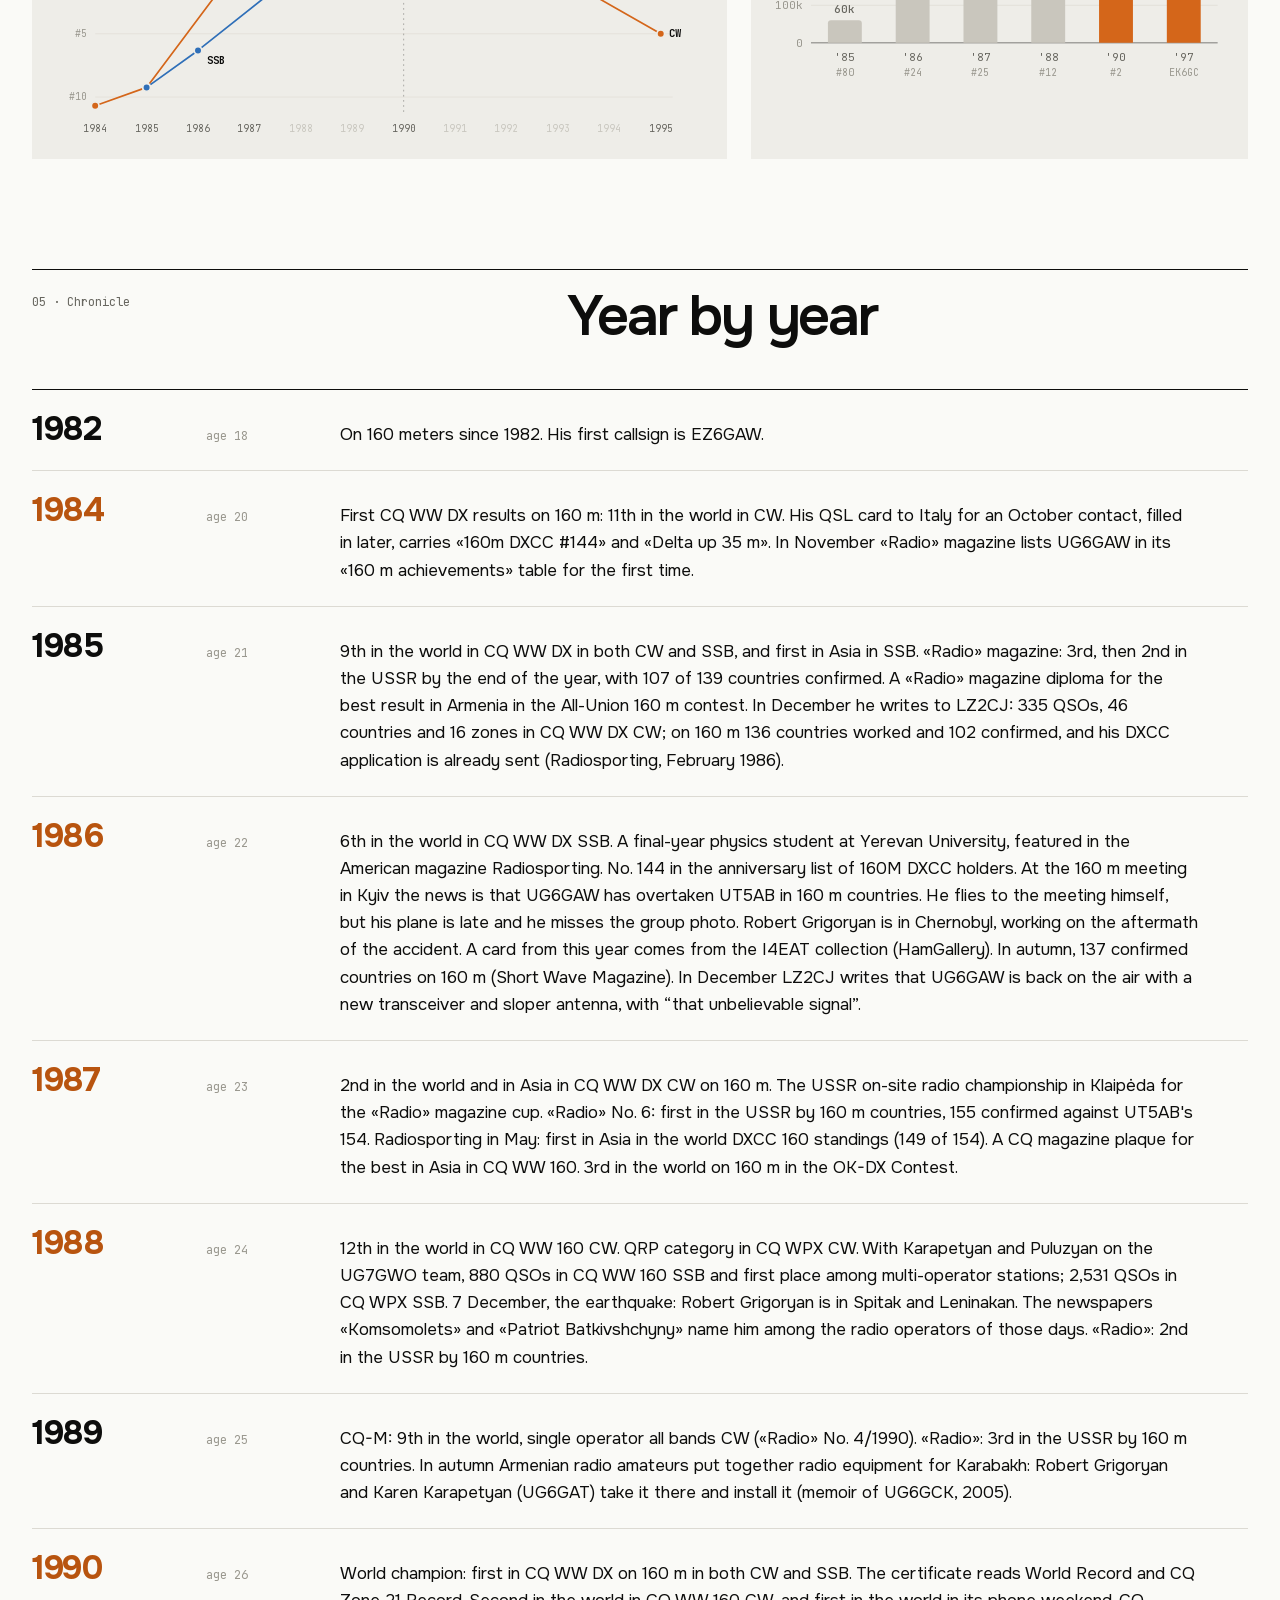
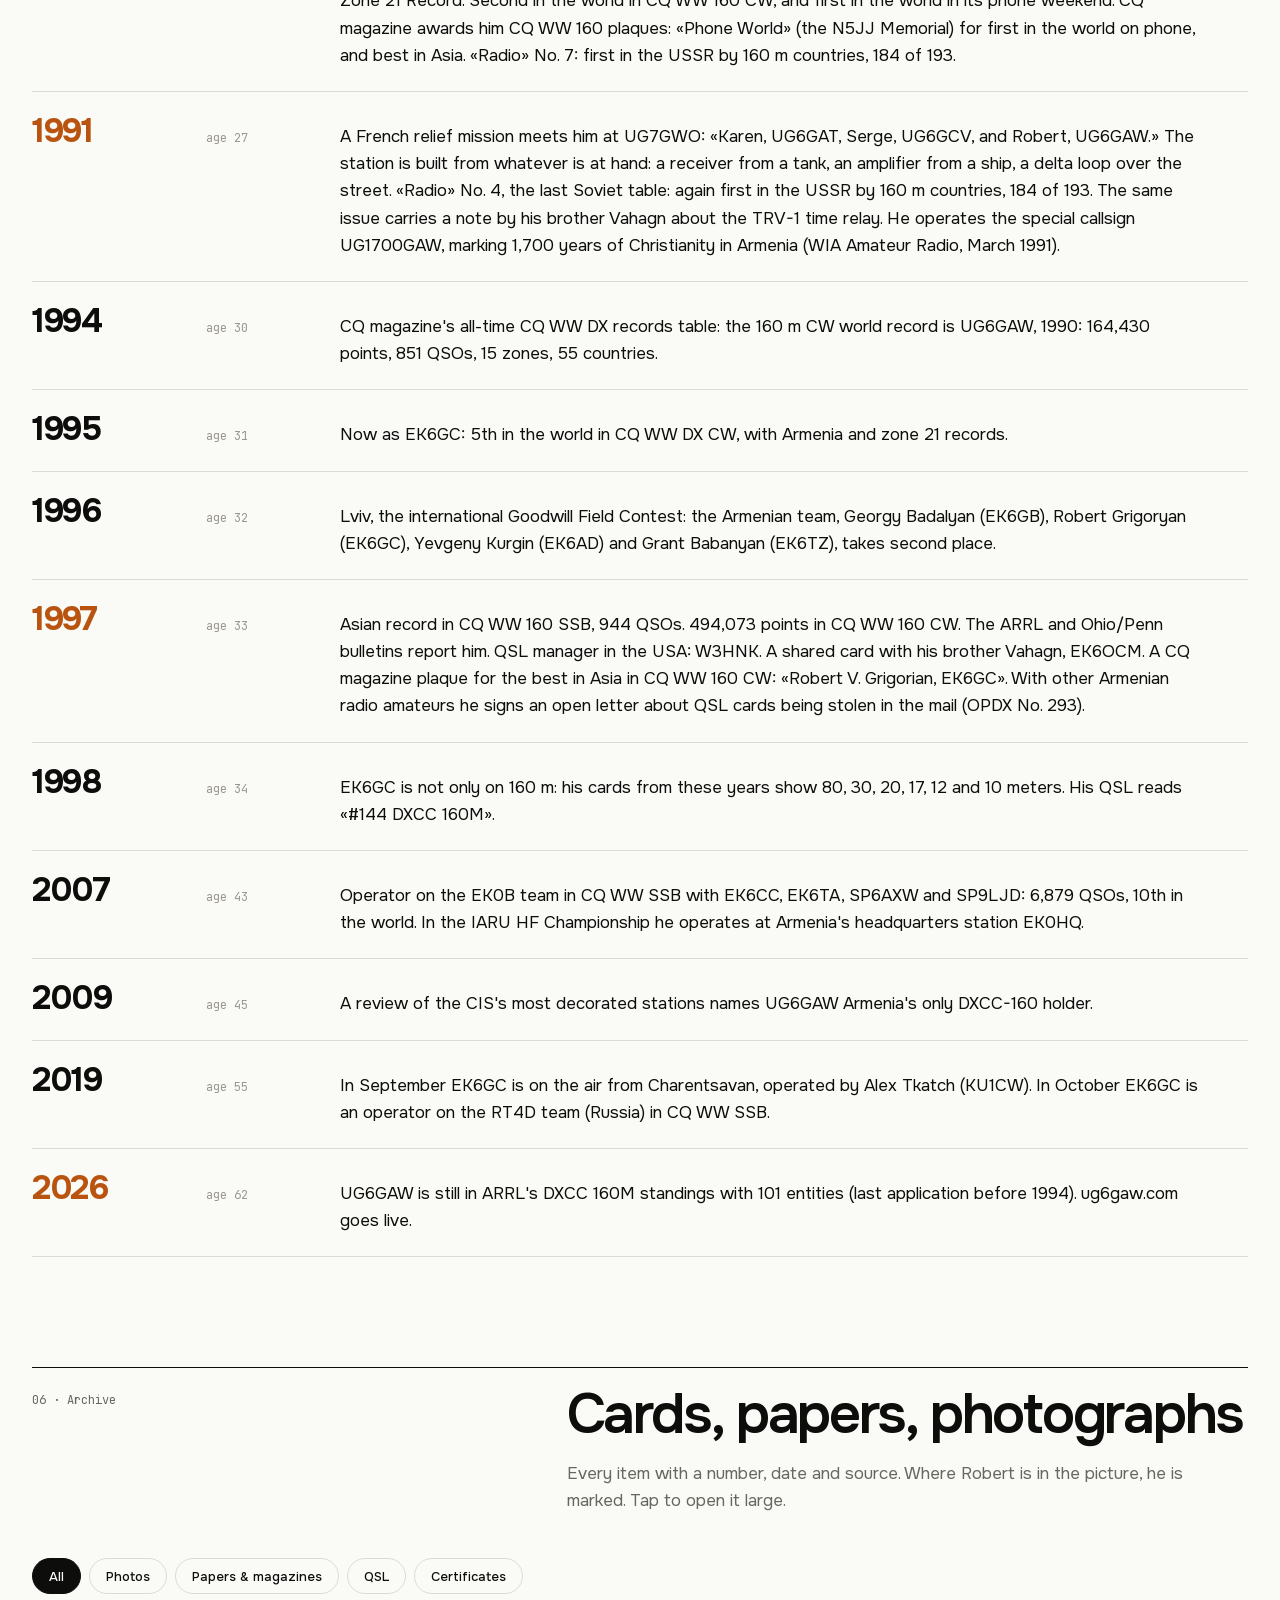
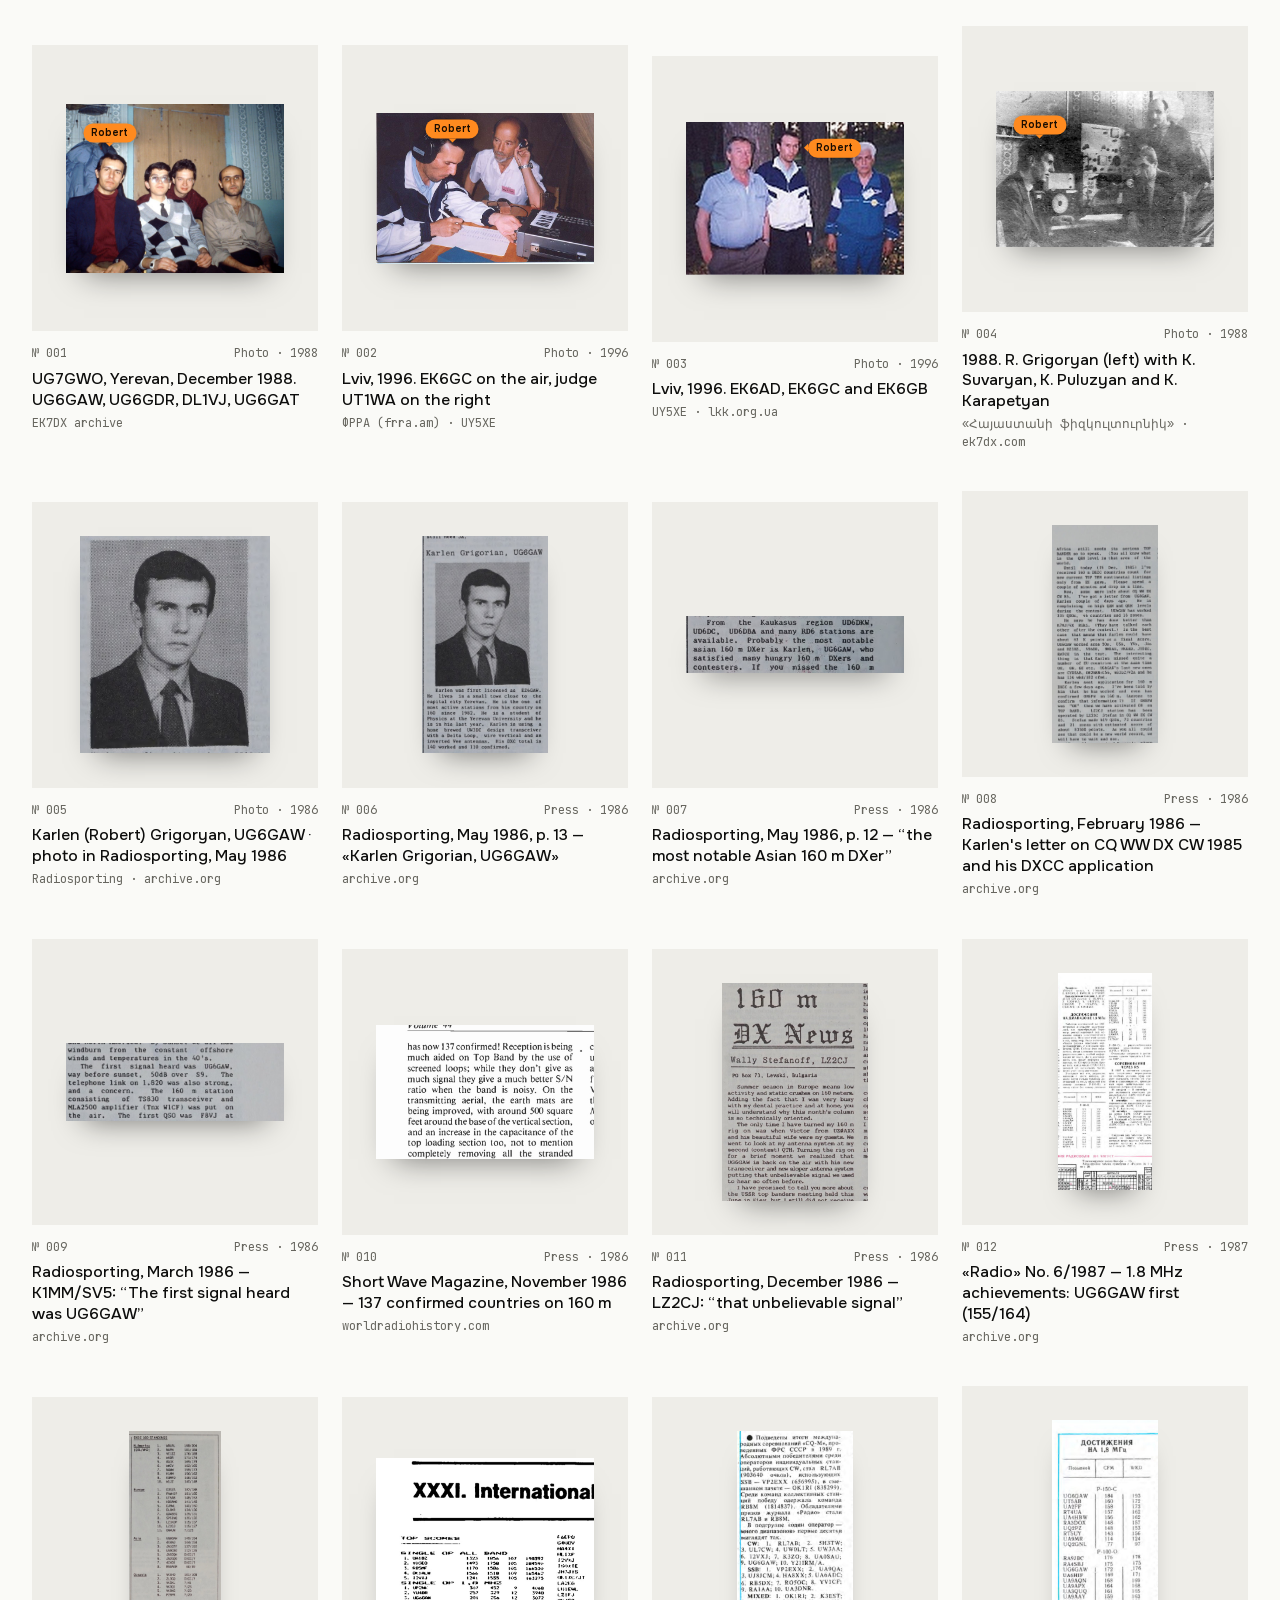
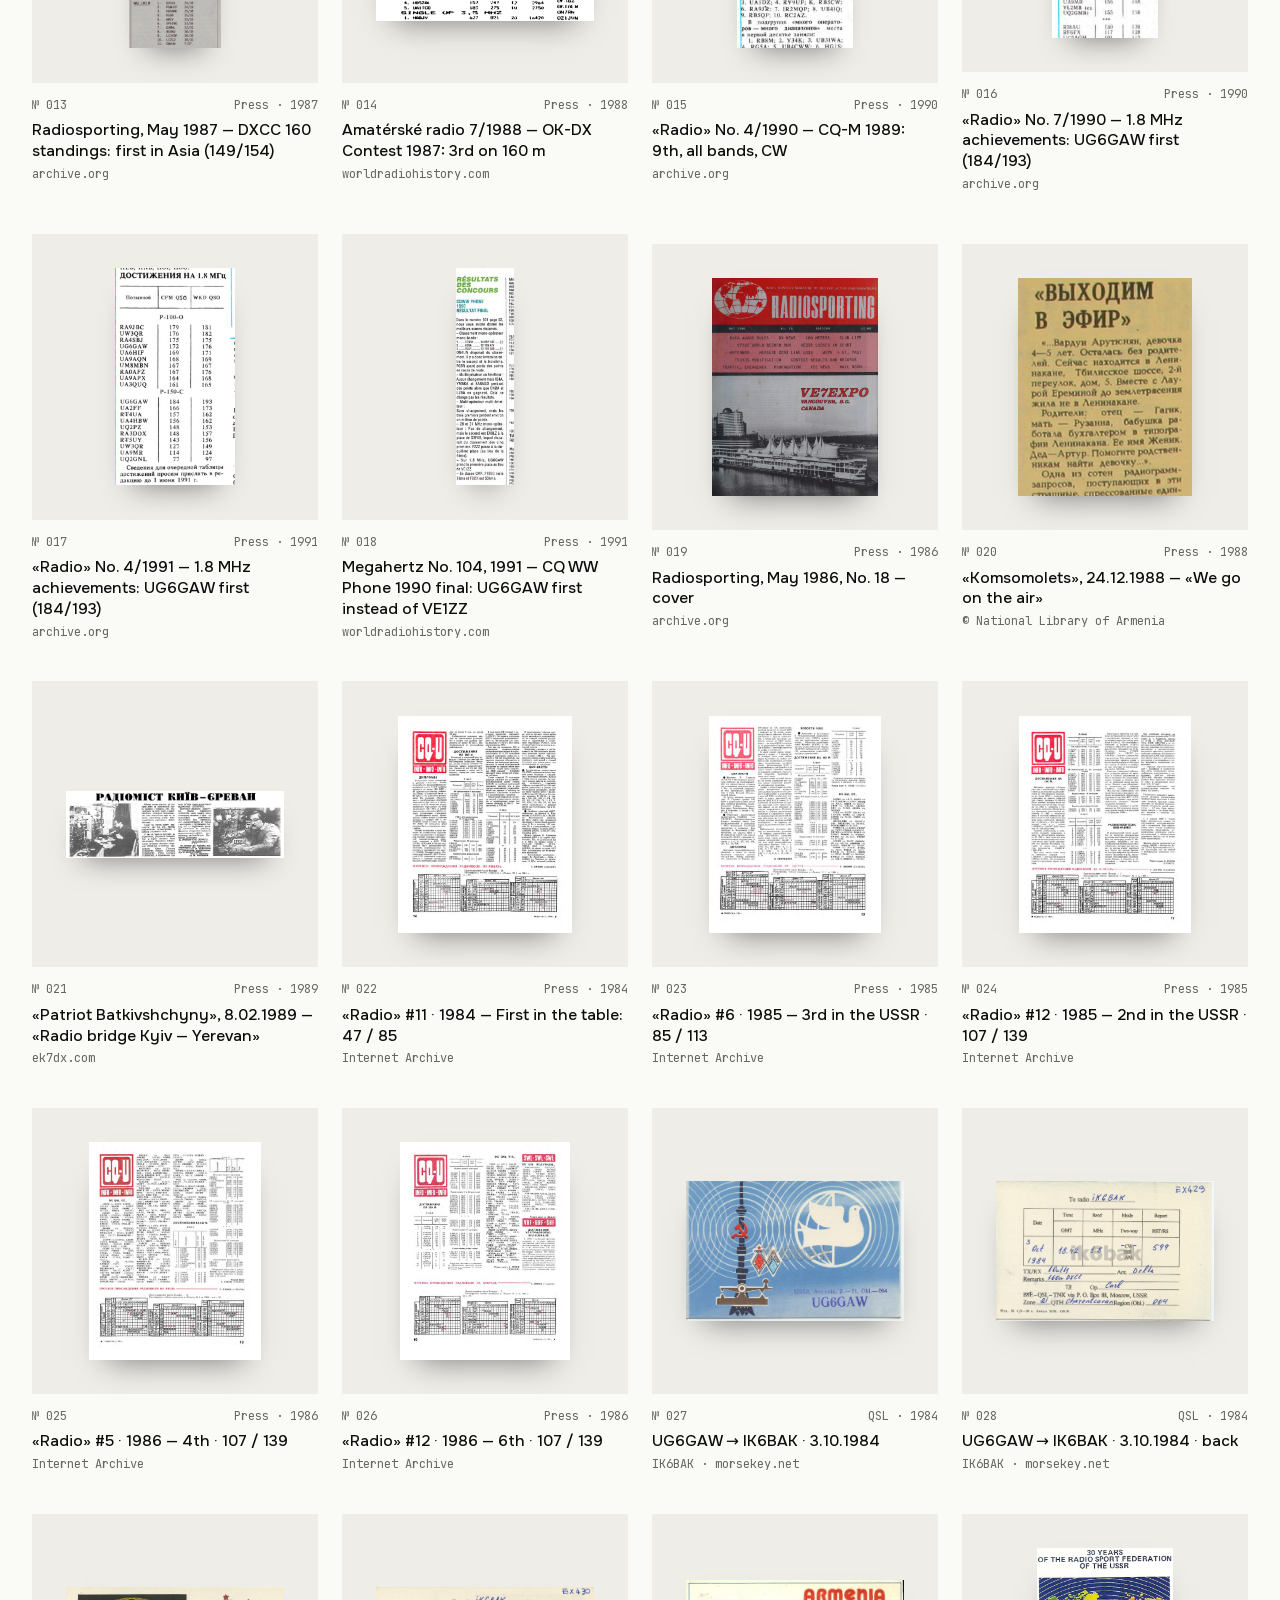
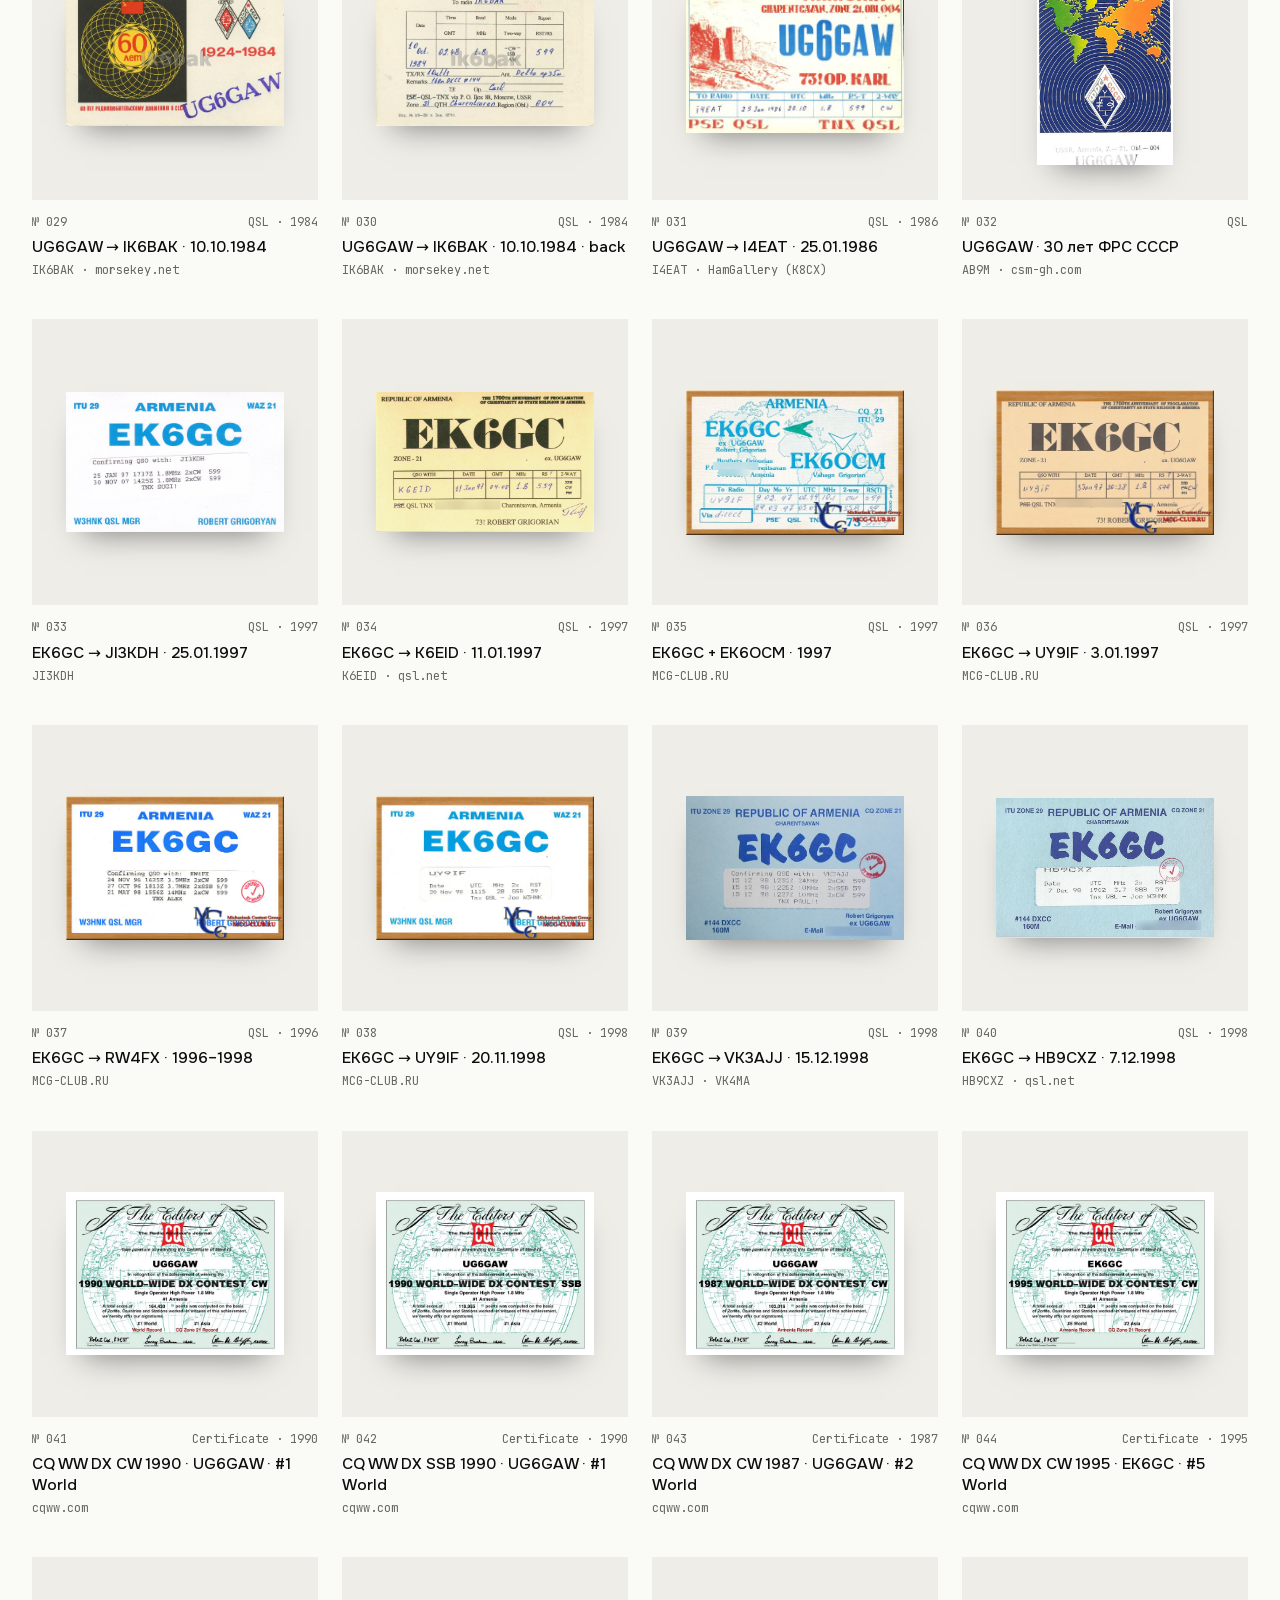
==== commit 7b42e24e: "Update site" ====
--- a/index.html
+++ b/index.html
@@ -846,7 +846,7 @@
       <li><a href="https://dxnews.com/forum/forum/amateur-radio-trips/21209-ek6gc-charentsavan-armenia">DXNews — EK6GC, Charentsavan, 2019</a></li>
       <li><a href="https://www.arrl.org/news/low-band-titan-john-devoldere-on4un-sk">ARRL — ON4UN</a></li>
       <li><a href="https://en.wikipedia.org/wiki/Charentsavan">Charentsavan — Wikipedia</a></li>
-      <li><a href="https://archive.org/details/radiosportingmay00unse_3">Radiosporting, May 1986 — UG6GAW</a></li>
+      <li><a href="https://archive.org/details/radiosportingmay00unse_3">Radiosporting, May 1986 — UG6GAW, ex EZ6GAW</a></li>
       <li><a href="https://archive.org/details/radiosportingaug00unse">Radiosporting, Aug/Sep 1986 — 10th anniversary of 160m DXCC (#144)</a></li>
       <li><a href="https://archive.org/details/dxingonedgethril00jeff">K1ZM, «DXing on the Edge: The Thrill of 160 Meters» (ARRL)</a></li>
       <li><a href="https://archive.org/details/1985-03">«Радио» №9, 1985 — Всесоюзные соревнования на 160 м</a></li>
@@ -873,6 +873,7 @@
       <li><a href="https://www.worldradiohistory.com/INTERNATIONAL/Megahertz/Megahertz-1991-10.pdf">Megahertz №104, Oct 1991 — CQWW Phone 1990, résultat final</a></li>
       <li><a href="https://www.worldradiohistory.com/INTERNATIONAL/Amaterske%20Radio/Amaterske%20Radio%201988-07.pdf">Amatérské radio 7/1988 — OK-DX Contest 1987</a> · <a href="https://www.worldradiohistory.com/UK/Short-Wave-UK/80s/SWM-1986-11.pdf">Short Wave Magazine 11/1986</a></li>
       <li><a href="https://archive.org/details/cqamateurradioin00unse_4">CQ, Dec 1990 — 1990 CQ 160 results and plaques</a> · <a href="https://archive.org/details/cqamateurradio1900unse_3">CQ, Dec 1987 — 1987 CQ 160</a> · <a href="https://archive.org/details/cqamateurradio1900unse_16">CQ, Oct 1992 — CQ WW records</a></li>
+      <li><a href="http://www.3w3rr.ru/2013/03/zhizn-i-smert-8.html">3W3RR, «Жизнь и смерть. Памяти всех», 2013 — Kyiv, June 1986</a> · <a href="https://archive.org/details/wia_amateur_radio_1991-03">WIA Amateur Radio, March 1991, p. 42 — UG1700GAW</a> · <a href="https://jujevan.narod.ru/ug6gck.htm">G. Chilingaryan (UG6GCK), memoir, 2005 — Karabakh, autumn 1989</a></li>
       <li><a href="https://www.ng3k.com/Ohpadx/ohpa293.html">Ohio/Penn DX Bulletin 293, 1997 — Armenia postal problem</a> · <a href="https://contests.arrl.org/scores.php">ARRL contest results — IARU HF 2007, EK0HQ</a></li>
     </ol>
   </section>
@@ -916,7 +917,7 @@
 </dialog>
 
 <script>
-window.HY={"1.8 MHz, CW, 02:48 GMT. «Delta up 35 m», «160m DXCC #144». Card for 60 years of Soviet amateur radio.": "1,8 ՄՀց, CW, 02:48 GMT։ «Delta up 35 m», «160m DXCC #144»։ Քարտ՝ խորհրդային ռադիոսիրողության 60-ամյակի առթիվ։", "1.8 MHz, CW, 599. QSL manager W3HNK. A new country (Mixed) and +1 on 160 m for the Japanese operator.": "1,8 ՄՀց, CW, 599։ QSL մենեջերը՝ W3HNK։ Ճապոնացի օպերատորի համար՝ նոր երկիր 160 մետրում։", "1.8 MHz, CW, 599. The same anniversary card, «ex. UG6GAW».": "1,8 ՄՀց, CW, 599։ Նույն հոբելյանական քարտը՝ «ex. UG6GAW»։", "1.8 MHz, CW. Card for 1700 years of Christianity in Armenia, «ex. UG6GAW», with his own signature.": "1,8 ՄՀց, CW։ Քարտ՝ Հայաստանում քրիստոնեության 1700-ամյակի առթիվ, «ex. UG6GAW», իր ստորագրությամբ։", "160 meters (1.8–2.0 MHz) is the lowest amateur shortwave band. By day the ionosphere swallows the signal, antennas must be huge, and static is often louder than the other station. A hundred countries here count for more than anywhere else.": "160 մետրը (1,8–2,0 ՄՀց) ամենացածր սիրողական կարճալիքային տիրույթն է։ Ցերեկը իոնոլորտը կլանում է ազդանշանը, ալեհավաքները պետք է հսկայական լինեն, իսկ խանգարումները հաճախ ավելի ուժեղ են, քան դիմացի կայանը։ Այստեղ հարյուր երկիրն ավելին արժե, քան որևէ այլ տիրույթում։", "160 meters, contests, meetings, memories.": "160 մետր, մրցումներ, հանդիպումներ, հուշեր։", "1990 certificates": "1990-ի վկայագրերը", "1991: a French relief-mission radio amateur visits UG7GWO and writes: «I meet Karen, UG6GAT, Serge, UG6GCV, and Robert, UG6GAW.» For 160 meters there is a delta loop strung over the street.": "1991 թվական։ Ֆրանսիական օգնության առաքելության ռադիոսիրողներից մեկն այցելում է UG7GWO և գրում. «Հանդիպում եմ Կարենին՝ UG6GAT, Սերժին՝ UG6GCV, և Ռոբերտին՝ UG6GAW»։ 160 մետրի համար փողոցի վրայով ձգված է «դելտա» օղակաձև ալեհավաք։", "1st in Asia": "Ասիայում 1-ին", "24, 18 and 10 MHz on one day, with Australia. Printed on the card: «#144 DXCC 160M».": "24, 18 և 10 ՄՀց՝ նույն օրը, Ավստրալիայի հետ։ Քարտին տպված է՝ «#144 DXCC 160M»։", "26 April 1986: the Chernobyl nuclear accident, the worst in the history of nuclear power. Robert Grigoryan is in Chernobyl, among those who deal with its aftermath.": "1986 թ. ապրիլի 26. Չեռնոբիլի ատոմակայանի վթարը՝ ատոմային էներգետիկայի պատմության ամենածանրը։ Ռոբերտ Գրիգորյանը Չեռնոբիլում է՝ նրանց թվում, ովքեր վերացնում են վթարի հետևանքները։", "28 MHz, SSB, 59. «Tnx QSL — Joe W3HNK».": "28 ՄՀց, SSB, 59։ «Tnx QSL — Joe W3HNK»։", "2nd in the USSR · 107 / 139": "ԽՍՀՄ-ում 2-րդ · 107 / 139", "2nd in the world": "Աշխարհում 2-րդ", "2nd in the world and in Asia in CQ WW DX CW on 160 m. The USSR on-site radio championship in Klaipėda for the «Radio» magazine cup.": "2-րդ տեղ աշխարհում և Ասիայում CQ WW DX CW-ում, 160 մ։ ԽՍՀՄ ռադիոսպորտի առկա առաջնություն Կլայպեդայում՝ «Ռադիո» ամսագրի գավաթի համար։", "3.5, 3.7 and 14 MHz, CW and SSB. Stamped «Verified by W3HNK».": "3,5; 3,7 և 14 ՄՀց, CW և SSB։ Կնիք՝ «Verified by W3HNK»։", "3.7 MHz, SSB, 59. «Robert Grigoryan, ex UG6GAW», «#144 DXCC 160M».": "3,7 ՄՀց, SSB, 59։ «Robert Grigoryan, ex UG6GAW», «#144 DXCC 160M»։", "3rd in the USSR · 85 / 113": "ԽՍՀՄ-ում 3-րդ · 85 / 113", "4th · 107 / 139": "4-րդ · 107 / 139", "6th in the world in CQ WW DX SSB. A final-year physics student at Yerevan University, featured in the American magazine Radiosporting. No. 144 in the anniversary list of 160M DXCC holders. At the 160 m meeting in Kyiv the news is that UG6GAW has overtaken UT5AB in 160 m countries. Robert Grigoryan is in Chernobyl, working on the aftermath of the accident. A card from this year comes from the I4EAT collection (HamGallery).": "6-րդ տեղ աշխարհում CQ WW DX SSB-ում։ Երևանի համալսարանի ֆիզիկայի ավարտական կուրսի ուսանող է, և նրա մասին գրում է ամերիկյան Radiosporting ամսագիրը։ 160M DXCC դիպլոմակիրների հոբելյանական ցուցակում՝ №144։ Կիևում՝ 160 մետրի հանդիպմանը, լուր է տարածվում, որ UG6GAW-ն 160 մետրում երկրների թվով անցել է UT5AB-ին։ Ռոբերտ Գրիգորյանը Չեռնոբիլում է՝ վթարի հետևանքների վերացման աշխատանքներում։ Այս տարվա նրա քարտերից մեկը I4EAT-ի հավաքածուից է (HamGallery)։", "6th · 107 / 139": "6-րդ · 107 / 139", "9th in the world in CQ WW DX in both CW and SSB, and first in Asia in SSB. «Radio» magazine: 3rd, then 2nd in the USSR by the end of the year, with 107 of 139 countries confirmed. A «Radio» magazine diploma for the best result in Armenia in the All-Union 160 m contest.": "9-րդ տեղ աշխարհում CQ WW DX-ում՝ և՛ CW-ում, և՛ SSB-ում, և 1-ին տեղ Ասիայում SSB-ում։ «Ռադիո» ամսագիր. ԽՍՀՄ-ում 3-րդ, իսկ տարեվերջին՝ 2-րդ, 139 երկրից 107-ը հաստատված։ «Ռադիո» ամսագրի դիպլոմ՝ 160 մետրի համամիութենական մրցումներում Հայաստանի լավագույն արդյունքի համար։", "A French relief mission meets him at UG7GWO: «Karen, UG6GAT, Serge, UG6GCV, and Robert, UG6GAW.» The station is built from whatever is at hand: a receiver from a tank, an amplifier from a ship, a delta loop over the street.": "Ֆրանսիական օգնության առաքելությունը նրան հանդիպում է UG7GWO-ում. «Կարեն՝ UG6GAT, Սերժ՝ UG6GCV, և Ռոբերտ՝ UG6GAW»։ Կայանը հավաքված է ձեռքի տակ եղած ամեն ինչից. ընդունիչը՝ տանկից, ուժեղարարը՝ նավից, «դելտա» ալեհավաքը՝ փողոցի վրայով ձգված։", "A QSL is the card that confirms a radio contact. His cards are kept by collectors in Italy, Switzerland, the USA, Japan, Australia, Ukraine and Russia. Here is everything we found, from Soviet cards of 1984 to EK6GC cards with DXCC #144 printed on the front.": "QSL-ը ռադիոկապը հաստատող քարտն է։ Նրա քարտերը պահվում են Իտալիայի, Շվեյցարիայի, ԱՄՆ-ի, Ճապոնիայի, Ավստրալիայի, Ուկրաինայի և Ռուսաստանի հավաքորդների մոտ։ Այստեղ այն ամենն է, ինչ մենք գտել ենք՝ 1984 թ. խորհրդային քարտերից մինչև EK6GC-ի քարտերը, որոնց դիմային կողմին տպված է DXCC #144։", "A hundred countries on the hardest band": "Հարյուր երկիր ամենադժվար տիրույթում", "Now as EK6GC: 5th in the world in CQ WW DX CW, with Armenia and zone 21 records.": "Արդեն EK6GC կոչանշանով՝ 5-րդ տեղ աշխարհում CQ WW DX CW-ում՝ Հայաստանի և 21-րդ գոտու ռեկորդներով։", "A radio amateur is also someone who goes where disaster strikes and gets on the air when everything else is silent. Robert Grigoryan is in Chernobyl in 1986 and in Spitak and Leninakan in 1988.": "Ռադիոսիրողը նաև նա է, ով գնում է այնտեղ, ուր աղետ է եկել, և դուրս է գալիս եթեր, երբ մնացած ամեն ինչ լռում է։ Ռոբերտ Գրիգորյանը 1986-ին Չեռնոբիլում է, 1988-ին՝ Սպիտակում և Լենինականում։", "A radio amateur's map": "Ռադիոսիրողի քարտեզը", "A review of the CIS's most decorated stations names UG6GAW Armenia's only DXCC-160 holder.": "ԱՊՀ ամենատիտղոսակիր կայանների ակնարկում UG6GAW-ն նշված է որպես Հայաստանի միակ DXCC-160 դիպլոմակիրը։", "A town in Armenia's Kotayk province, at the foot of the mountains. Founded in 1947 as Lusavan and named after the poet Yeghishe Charents since 1967. From here his signal goes out to the whole world.": "Քաղաք Հայաստանի Կոտայքի մարզում, լեռների ստորոտին։ Հիմնադրվել է 1947 թվականին՝ Լուսավան անունով, իսկ 1967-ից կրում է բանաստեղծ Եղիշե Չարենցի անունը։ Այստեղից նրա ազդանշանը հասնում է ողջ աշխարհին։", "A word from those who worked him.": "Խոսք նրանցից, ովքեր եթերում կապ են ունեցել նրա հետ։", "ARRL 160 m DXCC, the second in the USSR": "ARRL 160 մ DXCC՝ ԽՍՀՄ-ում երկրորդը", "Alex Tkatch": "Alex Tkatch", "Alfred Barkov": "Ալֆրեդ Բարկով", "All": "Բոլորը", "Among the first to come and help at the plant are radio amateurs: they repair the TV and remote-controlled equipment working next to the ruined unit.": "Ատոմակայան օգնության հասնողների առաջին շարքերում ռադիոսիրողներն են. նրանք նորոգում են ավերված էներգաբլոկի մոտ աշխատող հեռուստատեսային և հեռակառավարվող սարքավորումները։", "An azimuthal map centred on Charentsavan: a straight line from the centre is the direction to point the antenna, and each ring is another 5,000&nbsp;km. The edge of the circle is the opposite point of the Earth, in the Pacific.": "Ազիմուտային քարտեզ՝ Չարենցավանը կենտրոնում. կենտրոնից տարված ուղիղ գիծը ցույց է տալիս, թե ուր ուղղել ալեհավաքը, իսկ յուրաքանչյուր օղակ ևս 5000&nbsp;կմ է։ Շրջանի եզրը Երկրի հակադիր կետն է՝ Խաղաղ օվկիանոսում։", "Antenna": "Ալեհավաք", "Asia, Armenia, zone 21": "Ասիա, Հայաստան, 21-րդ գոտի", "Asian record": "Ասիայի ռեկորդ", "Asian record in CQ WW 160 SSB, 944 QSOs. 494,073 points in CQ WW 160 CW. The ARRL and Ohio/Penn bulletins report him. QSL manager in the USA: W3HNK. A shared card with his brother Vahagn, EK6OCM.": "Ասիայի ռեկորդ CQ WW 160 SSB-ում՝ 944 QSO։ 494 073 միավոր CQ WW 160 CW-ում։ Նրա մասին հաղորդում են ARRL-ի և Ohio/Penn-ի տեղեկագրերը։ QSL մենեջերը ԱՄՆ-ում՝ W3HNK։ Ընդհանուր քարտ եղբոր՝ Վահագնի (EK6OCM) հետ։", "Award": "Պարգև", "Awards": "Պարգևներ", "By day the lowest ionospheric layer (D) absorbs 160 m signals. At night it fades, and signals travel thousands of kilometers by bouncing off higher layers. That is why Top Band operators work at night, especially along the grey line between day and night.": "Ցերեկը իոնոլորտի ամենացածր՝ D շերտը կլանում է 160 մետրի ազդանշանները։ Գիշերը այն թուլանում է, և ազդանշանները, անդրադառնալով ավելի բարձր շերտերից, անցնում են հազարավոր կիլոմետրեր։ Ահա թե ինչու Top Band-ի օպերատորներն աշխատում են գիշերը, հատկապես ցերեկվա և գիշերվա սահմանին՝ «մոխրագույն գծի» երկայնքով։", "CHERNOBYL": "ՉԵՌՆՈԲԻԼ", "CQ WW 160 CW: score growth": "CQ WW 160 CW՝ միավորների աճը", "CQ WW DX is the planet's biggest amateur radio contest: 48 hours, tens of thousands of stations, and the goal of contacting as many countries and zones as possible. In the single operator 160 m category in 1990, UG6GAW is first in the world in both the CW and the SSB weekends. These are his official CQ certificates.": "CQ WW DX-ը մոլորակի ամենամեծ ռադիոսիրողական մրցումն է. 48 ժամ, տասնյակ հազարավոր կայաններ, և նպատակը՝ կապ հաստատել որքան հնարավոր է շատ երկրների ու գոտիների հետ։ 1990 թ. «մեկ օպերատոր, 160 մ» անվանակարգում UG6GAW-ն աշխարհում առաջինն է և՛ CW, և՛ SSB մրցափուլերում։ Ահա նրա պաշտոնական CQ վկայագրերը։", "Call": "Կոչանշան", "Callsign UG6GAW, today EK6GC. First in the world in the 1990 CQ World Wide DX Contest, in both CW and SSB. ARRL 160-meter DXCC #144, the second in the Soviet Union. Forty years on the air and thousands of contacts with the whole world.": "Կոչանշանը՝ UG6GAW, այսօր՝ EK6GC։ Աշխարհում առաջին տեղ 1990 թ. CQ World Wide DX Contest-ում՝ և՛ CW-ում, և՛ SSB-ում։ ARRL 160 մետրի DXCC #144՝ Խորհրդային Միությունում երկրորդը։ Քառասուն տարի եթերում և հազարավոր կապեր ամբողջ աշխարհի հետ։", "Category": "Անվանակարգ", "Charents monument.": "Չարենցի հուշարձանը։", "Charentsavan": "Չարենցավան", "Charentsavan and Mount Aragats.": "Չարենցավանը և Արագած լեռը։", "Chernobyl nuclear plant": "Չեռնոբիլի ատոմակայան", "Chief of UG7GWO and his teammate. During the 1988 earthquake he keeps Yerevan linked with the disaster zone; Golden Antenna award 1989.": "UG7GWO-ի ղեկավարը և նրա թիմակիցը։ 1988 թ. երկրաշարժի ժամանակ նա պահում է Երևանի կապն աղետի գոտու հետ. «Ոսկե ալեհավաք» մրցանակ, 1989։", "Coming soon": "Շուտով", "Contest": "Մրցում", "Countries confirmed / worked on 160 m (R-150-S). Scans: Internet Archive.": "Հաստատված / կապ ունեցած երկրներ 160 մ-ում (R-150-S)։ Սկաններ՝ Internet Archive։", "DXCC is the flagship award of the American Radio Relay League: a hundred countries confirmed by QSL cards. On 160 meters only a few ever make it. In the list of former-USSR 160M DXCC holders, UG6GAW is second, right after the legendary UT5AB. He handwrites #144 on his cards as early as October 1984 and later prints it on the front of his EK6GC cards. ARRL's 160-meter book «DXing on the Edge» lists his call at #144 too.": "DXCC-ն Ամերիկյան ռադիոսիրողների լիգայի (ARRL) գլխավոր դիպլոմն է՝ QSL քարտերով հաստատված հարյուր երկիր։ 160 մետրում դրան հասնում են միայն քչերը։ Նախկին ԽՍՀՄ-ի 160M DXCC դիպլոմակիրների ցուցակում UG6GAW-ն երկրորդն է՝ լեգենդար UT5AB-ից անմիջապես հետո։ Դեռ 1984 թ. հոկտեմբերին նա ձեռքով գրում է #144 իր քարտերին, իսկ հետագայում այն տպում է EK6GC քարտերի դիմային կողմին։ ARRL-ի՝ 160 մետրին նվիրված «DXing on the Edge» գրքում ևս նրա կոչանշանը նշված է #144 համարով։", "EK6GC is not only on 160 m: his cards from these years show 80, 30, 20, 17, 12 and 10 meters. His QSL reads «#144 DXCC 160M».": "EK6GC-ն աշխատում է ոչ միայն 160 մ-ում. այս տարիների նրա քարտերին կան 80, 30, 20, 17, 12 և 10 մետրերը։ Նրա QSL-ին գրված է՝ «#144 DXCC 160M»։", "In September EK6GC is on the air from Charentsavan, operated by Alex Tkatch (KU1CW). In October EK6GC is an operator on the RT4D team (Russia) in CQ WW SSB.": "Սեպտեմբերին EK6GC-ն եթերում է Չարենցավանից՝ կայանից աշխատում է Alex Tkatch-ը (KU1CW)։ Հոկտեմբերին EK6GC-ն RT4D թիմի (Ռուսաստան) օպերատորն է CQ WW SSB-ում։", "EK6GC's QSL manager in the USA; his «Verified by W3HNK» stamp is on the 1997 cards.": "EK6GC-ի QSL մենեջերը ԱՄՆ-ում. 1997 թ. քարտերին նրա «Verified by W3HNK» կնիքն է։", "Every fact can be checked": "Յուրաքանչյուր փաստ կարելի է ստուգել", "Every result found": "Բոլոր գտնված արդյունքները", "Every year is a station on the dial. Drag the scale or use the arrows.": "Յուրաքանչյուր տարի մի կայան է սանդղակի վրա։ Քաշեք սանդղակը կամ օգտագործեք սլաքները։", "First CQ WW DX results on 160 m: 11th in the world in CW. His QSL card to Italy for an October contact, filled in later, carries «160m DXCC #144» and «Delta up 35 m». In November «Radio» magazine lists UG6GAW in its «160 m achievements» table for the first time.": "Առաջին արդյունքները CQ WW DX-ում 160 մ-ում. 11-րդ տեղ աշխարհում CW-ում։ Հոկտեմբերյան կապի համար Իտալիա ուղարկված QSL քարտին (լրացված ավելի ուշ)՝ «160m DXCC #144» և «Delta up 35 m»։ Նոյեմբերին «Ռադիո» ամսագիրն առաջին անգամ UG6GAW-ին ներառում է «Նվաճումներ 160 մ-ում» աղյուսակում։", "First in the table: 47 / 85": "Առաջին անգամ աղյուսակում՝ 47 / 85", "First in the world.<br>Twice in one year.": "Աշխարհում առաջինը։<br>Երկու անգամ՝ մեկ տարում։", "Forum": "Ֆորում", "Friends, teammates, rivals": "Ընկերներ, թիմակիցներ, մրցակիցներ", "From the CQ WW DX certificates: placings in Asia and record lines.": "CQ WW DX վկայագրերից. տեղերն Ասիայում և ռեկորդային տողերը։", "From the official CQ WW, CQ 160 and CQ WPX databases. World placing from the CQ certificates and category tables.": "CQ WW, CQ 160 և CQ WPX պաշտոնական տվյալների բազաներից։ Տեղն աշխարհում՝ CQ վկայագրերից և անվանակարգերի աղյուսակներից։", "Guestbook": "Հյուրերի գիրք", "Gyumri (Leninakan). EK0B teammate in CQ WW SSB 2007 with EK6TA, SP6AXW and SP9LJD, 10th in the world.": "Գյումրի (Լենինական)։ EK0B թիմակից CQ WW SSB 2007-ում՝ EK6TA-ի, SP6AXW-ի և SP9LJD-ի հետ, 10-րդ տեղ աշխարհում։", "His brother. A shared «Brothers Grigorian» QSL: two Charentsavan callsigns on one card.": "Եղբայրը։ Ընդհանուր «Brothers Grigorian» QSL. չարենցավանյան երկու կոչանշան մեկ քարտի վրա։", "His cards, all over the world": "Նրա քարտերն՝ ամբողջ աշխարհում", "His station keeps the link": "Նրա կայանը պահում է կապը", "IK6BAK, Italy — QSL 1984": "IK6BAK, Իտալիա — QSL 1984", "In 2019 he goes on the air as EK6GC from Charentsavan.": "2019-ին նա Չարենցավանից եթեր է դուրս գալիս EK6GC կոչանշանով։", "In Charentsavan it is <b>{T}</b> — daytime; 160 meters waits for dark.": "Չարենցավանում ժամը <b>{T}</b> է՝ ցերեկ է. 160 մետրը մթության է սպասում։", "In Charentsavan it is <b>{T}</b> — night, 160 meters is open.": "Չարենցավանում ժամը <b>{T}</b> է՝ գիշեր է, 160 մետրը բաց է։", "In the national top ten": "Երկրի լավագույն տասնյակում", "JI3KDH, Japan — QSL 1997": "JI3KDH, Ճապոնիա — QSL 1997", "Joe Arcure": "Joe Arcure", "John Devoldere": "John Devoldere", "Karen Karapetyan": "Կարեն Կարապետյան", "Key the call": "Հաղորդեք կոչանշանը", "Kyiv, the USSR's top 160 m DXer and its first 160M DXCC holder. In 1986 UG6GAW overtakes him in 160 m countries.": "Կիև. ԽՍՀՄ-ի լավագույն DX-իստը 160 մ-ում և 160M DXCC-ի առաջին դիպլոմակիրը։ 1986-ին UG6GAW-ն 160 մ-ում երկրների թվով առաջ է անցնում նրանից։", "Log": "Մատյան", "Mail for letters and QSLs.": "Փոստ՝ նամակների և QSL-ների համար։", "Mamikon Miranyan": "Մամիկոն Միրանյան", "Map": "Քարտեզ", "Morse": "Մորզե", "Moscow — «QSL via Box 88»": "Մոսկվա — «QSL via Box 88»", "Multi-Single team": "Multi-Single թիմ", "Multi-Two team": "Multi-Two թիմ", "Not only records": "Ոչ միայն ռեկորդներ", "ON4UN, Belgium — 2nd in 1990": "ON4UN, Բելգիա — 2-րդ՝ 1990-ին", "On 160 meters since 1982.": "160 մետրում է 1982-ից։", "On 7 December 1988 an earthquake destroys Spitak and Leninakan, killing tens of thousands. Robert Grigoryan is there, in Spitak and in Leninakan, among those who help the people.": "1988 թ. դեկտեմբերի 7-ին երկրաշարժն ավերում է Սպիտակն ու Լենինականը՝ խլելով տասնյակ հազարավոր կյանքեր։ Ռոբերտ Գրիգորյանն այնտեղ է՝ Սպիտակում և Լենինականում, նրանց թվում, ովքեր օգնում են մարդկանց։", "On his 1984 QSL he writes «Ant. Delta up 35 m», a triangular loop with its apex 35 meters up. The dimensions are a calculation for a full-wave delta at 1.83 MHz, not a drawing of his antenna.": "1984 թ. իր QSL-ին նա գրում է «Ant. Delta up 35 m»՝ եռանկյունաձև օղակ, որի գագաթը 35 մետր բարձրության վրա է։ Չափերը 1,83 ՄՀց-ի համար լրիվ ալիքային «դելտայի» հաշվարկ են, ոչ թե նրա ալեհավաքի գծագիր։", "Operator on the EK0B team in CQ WW SSB with EK6CC, EK6TA, SP6AXW and SP9LJD: 6,879 QSOs, 10th in the world.": "Օպերատոր EK0B թիմում CQ WW SSB-ում՝ EK6CC-ի, EK6TA-ի, SP6AXW-ի և SP9LJD-ի հետ. 6879 QSO, 10-րդ տեղ աշխարհում։", "People": "Մարդիկ", "Points": "Միավորներ", "Points, single operator. Eightfold in twelve years. 1990: second in the world, 7,724 points behind first.": "Միավորներ, մեկ օպերատոր։ Տասներկու տարում՝ ութապատիկ աճ։ 1990-ին՝ աշխարհում երկրորդ տեղ, առաջինից 7724 միավոր պակաս։", "QRP 160M": "QRP 160M", "QSL manager": "QSL մենեջեր", "Rescue": "Փրկություն", "Robert Grigoryan, <b>world champion</b> on 160 meters. Charentsavan, Armenia.": "Ռոբերտ Գրիգորյան՝ 160 մետրանոց տիրույթի <b>աշխարհի չեմպիոն</b>։ Չարենցավան, Հայաստան։", "SO High 160M": "SO High 160M", "SPITAK · LENINAKAN": "ՍՊԻՏԱԿ · ԼԵՆԻՆԱԿԱՆ", "Saratov": "Սարատով", "Scans belong to the collectors credited under each card. Postal address and e-mail are hidden on the 1990s cards.": "Սկանները պատկանում են հավաքորդներին, որոնց անունները նշված են յուրաքանչյուր քարտի տակ։ 1990-ականների քարտերին փոստային հասցեն և էլ. փոստը թաքցված են։", "Send him 73": "Ուղարկեք նրան 73", "Serge": "Սերժ", "Single-Op High": "Single-Op High", "Sources": "Աղբյուրներ", "Spitak and Leninakan": "Սպիտակ և Լենինական", "Station": "Կայան", "Station log": "Կայանի մատյան", "Still on the air": "Մինչ օրս եթերում", "Team": "Թիմ", "Team: UG6GAW, Karapetyan, Puluzyan": "Թիմ՝ UG6GAW, Կարապետյան, Պուլուզյան", "Ten official CQ WW DX certificates from the cqww.com archive. Nine carry red record lines: Armenia, CQ zone 21, and the world. Each one opens and downloads as a print-quality PDF for framing.": "CQ WW DX-ի տասը պաշտոնական վկայագիր cqww.com արխիվից։ Ինը կրում են կարմիր ռեկորդային տողեր՝ Հայաստանի, CQ 21-րդ գոտու և աշխարհի։ Յուրաքանչյուրը բացվում և ներբեռնվում է տպագրական որակի PDF-ով՝ շրջանակի մեջ դնելու համար։", "That is printed in red on the 1990 CW certificate, next to «CQ Zone 21 Record». Second that year is ON4UN of Belgium, author of «Low-Band DXing», the handbook every low-band operator keeps. In SSB the margin over second place is almost fourfold.": "Սա կարմիրով տպված է 1990 թ. CW վկայագրի վրա՝ «CQ Zone 21 Record»-ի կողքին։ Այդ տարի երկրորդը բելգիացի ON4UN-ն է՝ «Low-Band DXing» գրքի հեղինակը, որը ցածր տիրույթների յուրաքանչյուր օպերատորի սեղանի գիրքն է։ SSB-ում առավելությունը երկրորդ տեղի նկատմամբ գրեթե քառապատիկ է։", "The 1990 rival: second in CQ WW CW on 160 m behind UG6GAW. Author of «Low-Band DXing».": "1990-ի մրցակիցը՝ CQ WW CW-ում 160 մ-ում երկրորդը UG6GAW-ից հետո։ «Low-Band DXing»-ի հեղինակը։", "The CQ WW SSB 2019 team, with EK6GC among the operators.": "CQ WW SSB 2019-ի թիմը, որի օպերատորների թվում է EK6GC-ն։", "The air is always about the people at the other end: those beside him at the rig, on his team, and across the ocean.": "Եթերը միշտ այն մարդկանց մասին է, ովքեր կապի մյուս ծայրում են. նրանք, ովքեր նրա կողքին են սարքի մոտ, նրա թիմում և օվկիանոսից այն կողմ։", "The certificate wall": "Վկայագրերի պատը", "The club station and team: 880 QSOs in CQ WW 160 SSB 1988, CQ WPX 1987–1988.": "Ակումբային կայանը և թիմը. 880 QSO CQ WW 160 SSB 1988-ում, CQ WPX 1987–1988։", "The people": "Մարդիկ", "The shading shows where it is night right now. Where it is night, 160 meters is open.": "Ստվերը ցույց է տալիս, թե որտեղ է հիմա գիշեր։ Որտեղ գիշեր է, 160 մետրը բաց է։", "The site keeps growing: soon there will be a place where friends from the air all over the world can leave a word and stay in touch.": "Կայքը շարունակում է աճել. շուտով այստեղ կլինի մի անկյուն, որտեղ եթերային ընկերներն ամբողջ աշխարհից կկարողանան թողնել իրենց խոսքը և կապ պահել։", "The stricken towns are cut off. Radio becomes the only link: in 8–10 days Yerevan stations take more than 5,000 messages from people searching for their families.": "Աղետից տուժած քաղաքները կապից կտրված են։ Ռադիոն դառնում է կապի միակ միջոցը. 8–10 օրում երևանյան կայաններն ընդունում են ավելի քան 5000 հաղորդագրություն այն մարդկանցից, ովքեր փնտրում են իրենց հարազատներին։", "The world from Charentsavan": "Աշխարհը՝ Չարենցավանից", "Transmit": "Հաղորդել", "Transmitter": "Հաղորդիչ", "Turn the tuning knob": "Պտտեք կարգավորման կոճակը", "Twelve years in the world top ten": "Տասներկու տարի աշխարհի լավագույն տասնյակում", "Type anything and the key will send it in Morse. In ham language, «73» means «best regards».": "Գրեք ցանկացած բան, և բանալին այն կհաղորդի Մորզեի այբուբենով։ Ռադիոսիրողների լեզվով «73» նշանակում է «ջերմ բարևներ»։", "UG6GAW is in ARRL's official DXCC 160M standings today with 101 entities, and Armenia's only DXCC-160 holder.": "UG6GAW-ն այսօր ARRL-ի DXCC 160M պաշտոնական աղյուսակում է՝ 101 երկրով, և Հայաստանի միակ DXCC-160 դիպլոմակիրն է։", "UG6GAW is still in ARRL's DXCC 160M standings with 101 entities (last application before 1994). ug6gaw.com goes live.": "UG6GAW-ն մինչ օրս ARRL-ի DXCC 160M աղյուսակում է՝ 101 երկրով (վերջին հայտը՝ մինչև 1994 թ.)։ Գործարկվում է ug6gaw.com կայքը։", "UG6GAW · EK6GC · Charentsavan, Armenia": "UG6GAW · EK6GC · Չարենցավան, Հայաստան", "UG7GWO is the Yerevan club station whose team Robert operates with in 1987–1988. When the earthquake strikes, it is the first to report that the stricken towns are cut off, and it runs around the clock: operators stay at the station for days, keeping the link with Moscow and the disaster zone. Six thousand messages pass in the first week. UG7GWO's chief, Karen Karapetyan (UG6GAT), receives the international Golden Antenna award for 1989 for this work.": "UG7GWO-ն երևանյան ակումբային կայան է, որի թիմում Ռոբերտն աշխատում է 1987–1988 թվականներին։ Երբ երկրաշարժը տեղի է ունենում, այն առաջինն է հաղորդում, որ տուժած քաղաքները կապից կտրված են, և աշխատում է շուրջօրյա. օպերատորներն օրերով չեն լքում կայանը՝ կապ պահելով Մոսկվայի և աղետի գոտու հետ։ Առաջին շաբաթում փոխանցվում է վեց հազար հաղորդագրություն։ Այս աշխատանքի համար UG7GWO-ի ղեկավար Կարեն Կարապետյանը (UG6GAT) արժանանում է 1989 թ. միջազգային «Ոսկե ալեհավաք» (Goldene Antenne) մրցանակին։", "UT5AB, Kyiv — the 1986 rival": "UT5AB, Կիև — 1986-ի մրցակիցը", "VK3AJJ, Australia — QSL 1998": "VK3AJJ, Ավստրալիա — QSL 1998", "Vahagn Grigorian": "Վահագն Գրիգորյան", "W3HNK, USA — QSL manager": "W3HNK, ԱՄՆ — QSL մենեջեր", "When radio saves lives": "Երբ ռադիոն կյանքեր է փրկում", "Why 160 meters is hard": "Ինչու է 160 մետրը դժվար", "With Robert and Karen at UG7GWO in 1991 when the French relief mission visits.": "Ռոբերտի և Կարենի հետ UG7GWO-ում, 1991-ին, երբ այցելում է ֆրանսիական օգնության առաքելությունը։", "World": "Աշխարհ", "World champion": "Աշխարհի չեմպիոն", "World champion · World Record": "Աշխարհի չեմպիոն · World Record", "World placing in the single operator 160 m category, from the official CQ WW DX certificates.": "Տեղն աշխարհում «մեկ օպերատոր, 160 մ» անվանակարգում՝ ըստ CQ WW DX պաշտոնական վկայագրերի։", "World placings": "Տեղերն աշխարհում", "YEREVAN": "ԵՐԵՎԱՆ", "Year": "Տարի", "Years": "Տարիներ", "Yerevan · Puluzyan": "Երևան · Պուլուզյան", "Zone / oblast": "Գոտի / մարզ", "base ≈ 69 m": "հիմքը ≈ 69 մ", "entities on 160 m in ARRL standings today": "երկիր 160 մ-ում ARRL-ի աղյուսակում այսօր", "feed": "սնուցում", "in the world, CQ WW DX 1990, CW and SSB": "աշխարհում, CQ WW DX 1990, CW և SSB", "official CQ WW certificates, nine with record lines": "CQ WW պաշտոնական վկայագիր, ինը՝ ռեկորդային տողերով", "perimeter ≈ λ ≈ 164 m at 1.83 MHz": "պարագիծը ≈ λ ≈ 164 մ 1,83 ՄՀց-ում", "reflection and hops": "անդրադարձ և թռիչքներ", "the D layer absorbs the signal": "D շերտը կլանում է ազդանշանը", "«30 years of the Radio Sport Federation of the USSR» card, stamped «USSR, Armenia, Z-21, Obl-004».": "«ԽՍՀՄ ռադիոսպորտի ֆեդերացիայի 30 տարին» քարտ՝ «USSR, Armenia, Z-21, Obl-004» կնիքով։", "«Brothers Grigorian»: a shared card with his brother Vahagn, EK6OCM. 10 MHz CW and an SSB contact. Printed by UX5UO.": "«Brothers Grigorian»՝ ընդհանուր քարտ եղբոր՝ Վահագնի (EK6OCM) հետ։ 10 ՄՀց, CW և SSB։ Տպագրել է UX5UO-ն։", "«Radio» #11 · 1984": "«Ռադիո» №11 · 1984", "«Radio» #12 · 1985": "«Ռադիո» №12 · 1985", "«Radio» #12 · 1986": "«Ռադիո» №12 · 1986", "«Radio» #5 · 1986": "«Ռադիո» №5 · 1986", "«Radio» #6 · 1985": "«Ռադիո» №6 · 1985", "«Radio» magazine": "«Ռադիո» ամսագիր", "«Radio» magazine runs a «160 m achievements» table: countries confirmed and worked. UG6GAW enters it in November 1984 and within a year climbs to second in the USSR.": "«Ռադիո» ամսագիրը վարում է «Նվաճումներ 160 մ-ում» աղյուսակը՝ հաստատված և կապ ունեցած երկրներ։ UG6GAW-ն այնտեղ հայտնվում է 1984 թ. նոյեմբերին և մեկ տարում բարձրանում ԽՍՀՄ-ում երկրորդ տեղը։", "☀ DAY": "☀ ՑԵՐԵԿ", "☾ NIGHT": "☾ ԳԻՇԵՐ", "1.8 MHz, CW, 18:42 GMT, 599. «Ant. Delta», «160m DXCC».": "1,8 ՄՀց, CW, 18:42 GMT, 599։ «Ant. Delta», «160m DXCC»։", "1.8 MHz, CW, 20:10 UTC, 599. Armenia.": "1,8 ՄՀց, CW, 20:10 UTC, 599։ Հայաստան։", "World champion: first in CQ WW DX on 160 m in both CW and SSB. The certificate reads World Record and CQ Zone 21 Record. Second in the world in CQ WW 160 CW, and first in the world in its phone weekend.": "Աշխարհի չեմպիոն. 1-ին տեղ CQ WW DX-ում 160 մ-ում՝ և՛ CW-ում, և՛ SSB-ում։ Վկայագրի վրա գրված է World Record և CQ Zone 21 Record։ Աշխարհում 2-րդ՝ CQ WW 160 CW-ում, իսկ CQ WW 160-ի հեռախոսային փուլում՝ աշխարհում առաջինը։", "12th in the world in CQ WW 160 CW. QRP category in CQ WPX CW. With Karapetyan and Puluzyan on the UG7GWO team, 880 QSOs in CQ WW 160 SSB and first place among multi-operator stations; 2,531 QSOs in CQ WPX SSB. 7 December, the earthquake: Robert Grigoryan is in Spitak and Leninakan. The newspapers «Komsomolets» and «Patriot Batkivshchyny» name him among the radio operators of those days.": "12-րդ տեղ աշխարհում CQ WW 160 CW-ում։ QRP անվանակարգ CQ WPX CW-ում։ Կարապետյանի և Պուլուզյանի հետ UG7GWO թիմում՝ 880 QSO CQ WW 160 SSB-ում և առաջին տեղ բազմօպերատորային կայանների մեջ, իսկ CQ WPX SSB-ում՝ 2 531 QSO։ Դեկտեմբերի 7-ին՝ երկրաշարժ. Ռոբերտ Գրիգորյանը Սպիտակում և Լենինականում է։ «Կոմսոմոլեց» և «Պատրիոտ Բատկիվշչինի» թերթերը նրան նշում են այդ օրերի ռադիստների թվում։", "Karen Puluzyan": "Կարեն Պուլուզյան", "With Robert in Spitak in December 1988, then at UG7GWO. On the UG7GWO team in CQ WW 160 and CQ WPX, 1987–1988.": "1988-ի դեկտեմբերին Ռոբերտի հետ Սպիտակում, ապա UG7GWO-ում։ UG7GWO թիմը CQ WW 160 և CQ WPX մրցումներում, 1987–1988։", "Ruben Simonyan": "Ռուբեն Սիմոնյան", "In Spitak in December 1988, then at UG7GWO. Together in a photo from that December.": "Սպիտակում՝ 1988-ի դեկտեմբերին, ապա UG7GWO-ում։ Միասին են այդ դեկտեմբերի լուսանկարում։", "Bernd Langer": "Bernd Langer", "Radio operator of the German THW relief agency in Armenia in December 1988. On the air with UG7GWO, together in a photo.": "Գերմանական THW փրկարարական ծառայության ռադիստ Հայաստանում՝ 1988-ի դեկտեմբերին։ Եթերում աշխատել է UG7GWO-ի հետ, միասին են լուսանկարում։", "Konstantin Khachaturov · Gennady Shulgin": "Կոնստանտին Խաչատուրով · Գենադի Շուլգին", "Shortwave operators who came to Armenia after the earthquake: they set up a station at the Leninakan headquarters and worked with UG7GWO.": "Կարճալիքայիններ, որոնք երկրաշարժից հետո եկան Հայաստան՝ կայան տեղադրեցին Լենինականի շտաբում և աշխատեցին UG7GWO-ի հետ։", "Georgy Badalyan": "Գեորգի Բադալյան", "Chairman of the Radio Sport Federation of the Armenian SSR (now FRRA), formerly UG6GAB. On the Armenian team in Lviv in 1996.": "Հայկական ԽՍՀ ռադիոսպորտի ֆեդերացիայի նախագահ (այժմ՝ FRRA), նախկինում՝ UG6GAB։ 1996-ին Լվովում՝ Հայաստանի թիմում։", "Yevgeny Kurgin": "Եվգենի Կուրգին", "VHF operator and equipment designer, formerly UG6AD. Armenian team, Lviv, 1996.": "Ուլտրակարճալիքային և կոնստրուկտոր, նախկինում՝ UG6AD։ Հայաստանի թիմ, Լվով, 1996։", "Grant Babanyan": "Գրանտ Բաբանյան", "The Armenian team at the Goodwill Field Contest in Lviv, 1996: second place.": "Հայաստանի թիմը Լվովի «Goodwill Field Contest»-ում, 1996՝ երկրորդ տեղ։", "Vladimir Vakatov": "Վլադիմիր Վակատով", "Chairman of the Lviv Shortwave Club council. In 1996 he is the judge at the EK6GC position.": "Լվովի կարճալիքայինների ակումբի խորհրդի նախագահ։ 1996-ին՝ EK6GC դիրքի մրցավար։", "Lviv, the international Goodwill Field Contest: the Armenian team, Georgy Badalyan (EK6GB), Robert Grigoryan (EK6GC), Yevgeny Kurgin (EK6AD) and Grant Babanyan (EK6TZ), takes second place.": "Լվով, միջազգային «Goodwill Field Contest»՝ Հայաստանի թիմը՝ Գեորգի Բադալյան (EK6GB), Ռոբերտ Գրիգորյան (EK6GC), Եվգենի Կուրգին (EK6AD) և Գրանտ Բաբանյան (EK6TZ), զբաղեցնում է երկրորդ տեղը։", "2nd in Asia": "2-րդ տեղ Ասիայում", "First among multi-operator stations": "Առաջինը բազմօպերատորային կայանների մեջ", "Multi-One team": "Multi-One թիմ"};
+window.HY={"1.8 MHz, CW, 02:48 GMT. «Delta up 35 m», «160m DXCC #144». Card for 60 years of Soviet amateur radio.": "1,8 ՄՀց, CW, 02:48 GMT։ «Delta up 35 m», «160m DXCC #144»։ Քարտ՝ խորհրդային ռադիոսիրողության 60-ամյակի առթիվ։", "1.8 MHz, CW, 599. QSL manager W3HNK. A new country (Mixed) and +1 on 160 m for the Japanese operator.": "1,8 ՄՀց, CW, 599։ QSL մենեջերը՝ W3HNK։ Ճապոնացի օպերատորի համար՝ նոր երկիր 160 մետրում։", "1.8 MHz, CW, 599. The same anniversary card, «ex. UG6GAW».": "1,8 ՄՀց, CW, 599։ Նույն հոբելյանական քարտը՝ «ex. UG6GAW»։", "1.8 MHz, CW. Card for 1700 years of Christianity in Armenia, «ex. UG6GAW», with his own signature.": "1,8 ՄՀց, CW։ Քարտ՝ Հայաստանում քրիստոնեության 1700-ամյակի առթիվ, «ex. UG6GAW», իր ստորագրությամբ։", "160 meters (1.8–2.0 MHz) is the lowest amateur shortwave band. By day the ionosphere swallows the signal, antennas must be huge, and static is often louder than the other station. A hundred countries here count for more than anywhere else.": "160 մետրը (1,8–2,0 ՄՀց) ամենացածր սիրողական կարճալիքային տիրույթն է։ Ցերեկը իոնոլորտը կլանում է ազդանշանը, ալեհավաքները պետք է հսկայական լինեն, իսկ խանգարումները հաճախ ավելի ուժեղ են, քան դիմացի կայանը։ Այստեղ հարյուր երկիրն ավելին արժե, քան որևէ այլ տիրույթում։", "160 meters, contests, meetings, memories.": "160 մետր, մրցումներ, հանդիպումներ, հուշեր։", "1990 certificates": "1990-ի վկայագրերը", "1991: a French relief-mission radio amateur visits UG7GWO and writes: «I meet Karen, UG6GAT, Serge, UG6GCV, and Robert, UG6GAW.» For 160 meters there is a delta loop strung over the street.": "1991 թվական։ Ֆրանսիական օգնության առաքելության ռադիոսիրողներից մեկն այցելում է UG7GWO և գրում. «Հանդիպում եմ Կարենին՝ UG6GAT, Սերժին՝ UG6GCV, և Ռոբերտին՝ UG6GAW»։ 160 մետրի համար փողոցի վրայով ձգված է «դելտա» օղակաձև ալեհավաք։", "1st in Asia": "Ասիայում 1-ին", "24, 18 and 10 MHz on one day, with Australia. Printed on the card: «#144 DXCC 160M».": "24, 18 և 10 ՄՀց՝ նույն օրը, Ավստրալիայի հետ։ Քարտին տպված է՝ «#144 DXCC 160M»։", "26 April 1986: the Chernobyl nuclear accident, the worst in the history of nuclear power. Robert Grigoryan is in Chernobyl, among those who deal with its aftermath.": "1986 թ. ապրիլի 26. Չեռնոբիլի ատոմակայանի վթարը՝ ատոմային էներգետիկայի պատմության ամենածանրը։ Ռոբերտ Գրիգորյանը Չեռնոբիլում է՝ նրանց թվում, ովքեր վերացնում են վթարի հետևանքները։", "28 MHz, SSB, 59. «Tnx QSL — Joe W3HNK».": "28 ՄՀց, SSB, 59։ «Tnx QSL — Joe W3HNK»։", "2nd in the USSR · 107 / 139": "ԽՍՀՄ-ում 2-րդ · 107 / 139", "2nd in the world": "Աշխարհում 2-րդ", "2nd in the world and in Asia in CQ WW DX CW on 160 m. The USSR on-site radio championship in Klaipėda for the «Radio» magazine cup.": "2-րդ տեղ աշխարհում և Ասիայում CQ WW DX CW-ում, 160 մ։ ԽՍՀՄ ռադիոսպորտի առկա առաջնություն Կլայպեդայում՝ «Ռադիո» ամսագրի գավաթի համար։", "3.5, 3.7 and 14 MHz, CW and SSB. Stamped «Verified by W3HNK».": "3,5; 3,7 և 14 ՄՀց, CW և SSB։ Կնիք՝ «Verified by W3HNK»։", "3.7 MHz, SSB, 59. «Robert Grigoryan, ex UG6GAW», «#144 DXCC 160M».": "3,7 ՄՀց, SSB, 59։ «Robert Grigoryan, ex UG6GAW», «#144 DXCC 160M»։", "3rd in the USSR · 85 / 113": "ԽՍՀՄ-ում 3-րդ · 85 / 113", "4th · 107 / 139": "4-րդ · 107 / 139", "6th in the world in CQ WW DX SSB. A final-year physics student at Yerevan University, featured in the American magazine Radiosporting. No. 144 in the anniversary list of 160M DXCC holders. At the 160 m meeting in Kyiv the news is that UG6GAW has overtaken UT5AB in 160 m countries. He flies to the meeting himself, but his plane is late and he misses the group photo. Robert Grigoryan is in Chernobyl, working on the aftermath of the accident. A card from this year comes from the I4EAT collection (HamGallery).": "6-րդ տեղ աշխարհում CQ WW DX SSB-ում։ Երևանի համալսարանի ֆիզիկայի ավարտական կուրսի ուսանող է, և նրա մասին գրում է ամերիկյան Radiosporting ամսագիրը։ 160M DXCC դիպլոմակիրների հոբելյանական ցուցակում՝ №144։ Կիևում՝ 160 մետրի հանդիպմանը, լուր է տարածվում, որ UG6GAW-ն 160 մետրում երկրների թվով անցել է UT5AB-ին։ Ինքն էլ թռչում է այդ հանդիպմանը, բայց ինքնաթիռն ուշանում է, և նա չի հասցնում ընդհանուր լուսանկարին։ Ռոբերտ Գրիգորյանը Չեռնոբիլում է՝ վթարի հետևանքների վերացման աշխատանքներում։ Այս տարվա նրա քարտերից մեկը I4EAT-ի հավաքածուից է (HamGallery)։", "6th · 107 / 139": "6-րդ · 107 / 139", "9th in the world in CQ WW DX in both CW and SSB, and first in Asia in SSB. «Radio» magazine: 3rd, then 2nd in the USSR by the end of the year, with 107 of 139 countries confirmed. A «Radio» magazine diploma for the best result in Armenia in the All-Union 160 m contest.": "9-րդ տեղ աշխարհում CQ WW DX-ում՝ և՛ CW-ում, և՛ SSB-ում, և 1-ին տեղ Ասիայում SSB-ում։ «Ռադիո» ամսագիր. ԽՍՀՄ-ում 3-րդ, իսկ տարեվերջին՝ 2-րդ, 139 երկրից 107-ը հաստատված։ «Ռադիո» ամսագրի դիպլոմ՝ 160 մետրի համամիութենական մրցումներում Հայաստանի լավագույն արդյունքի համար։", "A French relief mission meets him at UG7GWO: «Karen, UG6GAT, Serge, UG6GCV, and Robert, UG6GAW.» The station is built from whatever is at hand: a receiver from a tank, an amplifier from a ship, a delta loop over the street.": "Ֆրանսիական օգնության առաքելությունը նրան հանդիպում է UG7GWO-ում. «Կարեն՝ UG6GAT, Սերժ՝ UG6GCV, և Ռոբերտ՝ UG6GAW»։ Կայանը հավաքված է ձեռքի տակ եղած ամեն ինչից. ընդունիչը՝ տանկից, ուժեղարարը՝ նավից, «դելտա» ալեհավաքը՝ փողոցի վրայով ձգված։", "A QSL is the card that confirms a radio contact. His cards are kept by collectors in Italy, Switzerland, the USA, Japan, Australia, Ukraine and Russia. Here is everything we found, from Soviet cards of 1984 to EK6GC cards with DXCC #144 printed on the front.": "QSL-ը ռադիոկապը հաստատող քարտն է։ Նրա քարտերը պահվում են Իտալիայի, Շվեյցարիայի, ԱՄՆ-ի, Ճապոնիայի, Ավստրալիայի, Ուկրաինայի և Ռուսաստանի հավաքորդների մոտ։ Այստեղ այն ամենն է, ինչ մենք գտել ենք՝ 1984 թ. խորհրդային քարտերից մինչև EK6GC-ի քարտերը, որոնց դիմային կողմին տպված է DXCC #144։", "A hundred countries on the hardest band": "Հարյուր երկիր ամենադժվար տիրույթում", "Now as EK6GC: 5th in the world in CQ WW DX CW, with Armenia and zone 21 records.": "Արդեն EK6GC կոչանշանով՝ 5-րդ տեղ աշխարհում CQ WW DX CW-ում՝ Հայաստանի և 21-րդ գոտու ռեկորդներով։", "A radio amateur is also someone who goes where disaster strikes and gets on the air when everything else is silent. Robert Grigoryan is in Chernobyl in 1986 and in Spitak and Leninakan in 1988.": "Ռադիոսիրողը նաև նա է, ով գնում է այնտեղ, ուր աղետ է եկել, և դուրս է գալիս եթեր, երբ մնացած ամեն ինչ լռում է։ Ռոբերտ Գրիգորյանը 1986-ին Չեռնոբիլում է, 1988-ին՝ Սպիտակում և Լենինականում։", "A radio amateur's map": "Ռադիոսիրողի քարտեզը", "A review of the CIS's most decorated stations names UG6GAW Armenia's only DXCC-160 holder.": "ԱՊՀ ամենատիտղոսակիր կայանների ակնարկում UG6GAW-ն նշված է որպես Հայաստանի միակ DXCC-160 դիպլոմակիրը։", "A town in Armenia's Kotayk province, at the foot of the mountains. Founded in 1947 as Lusavan and named after the poet Yeghishe Charents since 1967. From here his signal goes out to the whole world.": "Քաղաք Հայաստանի Կոտայքի մարզում, լեռների ստորոտին։ Հիմնադրվել է 1947 թվականին՝ Լուսավան անունով, իսկ 1967-ից կրում է բանաստեղծ Եղիշե Չարենցի անունը։ Այստեղից նրա ազդանշանը հասնում է ողջ աշխարհին։", "A word from those who worked him.": "Խոսք նրանցից, ովքեր եթերում կապ են ունեցել նրա հետ։", "ARRL 160 m DXCC, the second in the USSR": "ARRL 160 մ DXCC՝ ԽՍՀՄ-ում երկրորդը", "Alex Tkatch": "Alex Tkatch", "Alfred Barkov": "Ալֆրեդ Բարկով", "All": "Բոլորը", "Among the first to come and help at the plant are radio amateurs: they repair the TV and remote-controlled equipment working next to the ruined unit.": "Ատոմակայան օգնության հասնողների առաջին շարքերում ռադիոսիրողներն են. նրանք նորոգում են ավերված էներգաբլոկի մոտ աշխատող հեռուստատեսային և հեռակառավարվող սարքավորումները։", "An azimuthal map centred on Charentsavan: a straight line from the centre is the direction to point the antenna, and each ring is another 5,000&nbsp;km. The edge of the circle is the opposite point of the Earth, in the Pacific.": "Ազիմուտային քարտեզ՝ Չարենցավանը կենտրոնում. կենտրոնից տարված ուղիղ գիծը ցույց է տալիս, թե ուր ուղղել ալեհավաքը, իսկ յուրաքանչյուր օղակ ևս 5000&nbsp;կմ է։ Շրջանի եզրը Երկրի հակադիր կետն է՝ Խաղաղ օվկիանոսում։", "Antenna": "Ալեհավաք", "Asia, Armenia, zone 21": "Ասիա, Հայաստան, 21-րդ գոտի", "Asian record": "Ասիայի ռեկորդ", "Asian record in CQ WW 160 SSB, 944 QSOs. 494,073 points in CQ WW 160 CW. The ARRL and Ohio/Penn bulletins report him. QSL manager in the USA: W3HNK. A shared card with his brother Vahagn, EK6OCM.": "Ասիայի ռեկորդ CQ WW 160 SSB-ում՝ 944 QSO։ 494 073 միավոր CQ WW 160 CW-ում։ Նրա մասին հաղորդում են ARRL-ի և Ohio/Penn-ի տեղեկագրերը։ QSL մենեջերը ԱՄՆ-ում՝ W3HNK։ Ընդհանուր քարտ եղբոր՝ Վահագնի (EK6OCM) հետ։", "Award": "Պարգև", "Awards": "Պարգևներ", "By day the lowest ionospheric layer (D) absorbs 160 m signals. At night it fades, and signals travel thousands of kilometers by bouncing off higher layers. That is why Top Band operators work at night, especially along the grey line between day and night.": "Ցերեկը իոնոլորտի ամենացածր՝ D շերտը կլանում է 160 մետրի ազդանշանները։ Գիշերը այն թուլանում է, և ազդանշանները, անդրադառնալով ավելի բարձր շերտերից, անցնում են հազարավոր կիլոմետրեր։ Ահա թե ինչու Top Band-ի օպերատորներն աշխատում են գիշերը, հատկապես ցերեկվա և գիշերվա սահմանին՝ «մոխրագույն գծի» երկայնքով։", "CHERNOBYL": "ՉԵՌՆՈԲԻԼ", "CQ WW 160 CW: score growth": "CQ WW 160 CW՝ միավորների աճը", "CQ WW DX is the planet's biggest amateur radio contest: 48 hours, tens of thousands of stations, and the goal of contacting as many countries and zones as possible. In the single operator 160 m category in 1990, UG6GAW is first in the world in both the CW and the SSB weekends. These are his official CQ certificates.": "CQ WW DX-ը մոլորակի ամենամեծ ռադիոսիրողական մրցումն է. 48 ժամ, տասնյակ հազարավոր կայաններ, և նպատակը՝ կապ հաստատել որքան հնարավոր է շատ երկրների ու գոտիների հետ։ 1990 թ. «մեկ օպերատոր, 160 մ» անվանակարգում UG6GAW-ն աշխարհում առաջինն է և՛ CW, և՛ SSB մրցափուլերում։ Ահա նրա պաշտոնական CQ վկայագրերը։", "Call": "Կոչանշան", "Callsign UG6GAW, today EK6GC. First in the world in the 1990 CQ World Wide DX Contest, in both CW and SSB. ARRL 160-meter DXCC #144, the second in the Soviet Union. Forty years on the air and thousands of contacts with the whole world.": "Կոչանշանը՝ UG6GAW, այսօր՝ EK6GC։ Աշխարհում առաջին տեղ 1990 թ. CQ World Wide DX Contest-ում՝ և՛ CW-ում, և՛ SSB-ում։ ARRL 160 մետրի DXCC #144՝ Խորհրդային Միությունում երկրորդը։ Քառասուն տարի եթերում և հազարավոր կապեր ամբողջ աշխարհի հետ։", "Category": "Անվանակարգ", "Charents monument.": "Չարենցի հուշարձանը։", "Charentsavan": "Չարենցավան", "Charentsavan and Mount Aragats.": "Չարենցավանը և Արագած լեռը։", "Chernobyl nuclear plant": "Չեռնոբիլի ատոմակայան", "Chief of UG7GWO and his teammate. During the 1988 earthquake he keeps Yerevan linked with the disaster zone; Golden Antenna award 1989.": "UG7GWO-ի ղեկավարը և նրա թիմակիցը։ 1988 թ. երկրաշարժի ժամանակ նա պահում է Երևանի կապն աղետի գոտու հետ. «Ոսկե ալեհավաք» մրցանակ, 1989։", "Coming soon": "Շուտով", "Contest": "Մրցում", "Countries confirmed / worked on 160 m (R-150-S). Scans: Internet Archive.": "Հաստատված / կապ ունեցած երկրներ 160 մ-ում (R-150-S)։ Սկաններ՝ Internet Archive։", "DXCC is the flagship award of the American Radio Relay League: a hundred countries confirmed by QSL cards. On 160 meters only a few ever make it. In the list of former-USSR 160M DXCC holders, UG6GAW is second, right after the legendary UT5AB. He handwrites #144 on his cards as early as October 1984 and later prints it on the front of his EK6GC cards. ARRL's 160-meter book «DXing on the Edge» lists his call at #144 too.": "DXCC-ն Ամերիկյան ռադիոսիրողների լիգայի (ARRL) գլխավոր դիպլոմն է՝ QSL քարտերով հաստատված հարյուր երկիր։ 160 մետրում դրան հասնում են միայն քչերը։ Նախկին ԽՍՀՄ-ի 160M DXCC դիպլոմակիրների ցուցակում UG6GAW-ն երկրորդն է՝ լեգենդար UT5AB-ից անմիջապես հետո։ Դեռ 1984 թ. հոկտեմբերին նա ձեռքով գրում է #144 իր քարտերին, իսկ հետագայում այն տպում է EK6GC քարտերի դիմային կողմին։ ARRL-ի՝ 160 մետրին նվիրված «DXing on the Edge» գրքում ևս նրա կոչանշանը նշված է #144 համարով։", "EK6GC is not only on 160 m: his cards from these years show 80, 30, 20, 17, 12 and 10 meters. His QSL reads «#144 DXCC 160M».": "EK6GC-ն աշխատում է ոչ միայն 160 մ-ում. այս տարիների նրա քարտերին կան 80, 30, 20, 17, 12 և 10 մետրերը։ Նրա QSL-ին գրված է՝ «#144 DXCC 160M»։", "In September EK6GC is on the air from Charentsavan, operated by Alex Tkatch (KU1CW). In October EK6GC is an operator on the RT4D team (Russia) in CQ WW SSB.": "Սեպտեմբերին EK6GC-ն եթերում է Չարենցավանից՝ կայանից աշխատում է Alex Tkatch-ը (KU1CW)։ Հոկտեմբերին EK6GC-ն RT4D թիմի (Ռուսաստան) օպերատորն է CQ WW SSB-ում։", "EK6GC's QSL manager in the USA; his «Verified by W3HNK» stamp is on the 1997 cards.": "EK6GC-ի QSL մենեջերը ԱՄՆ-ում. 1997 թ. քարտերին նրա «Verified by W3HNK» կնիքն է։", "Every fact can be checked": "Յուրաքանչյուր փաստ կարելի է ստուգել", "Every result found": "Բոլոր գտնված արդյունքները", "Every year is a station on the dial. Drag the scale or use the arrows.": "Յուրաքանչյուր տարի մի կայան է սանդղակի վրա։ Քաշեք սանդղակը կամ օգտագործեք սլաքները։", "First CQ WW DX results on 160 m: 11th in the world in CW. His QSL card to Italy for an October contact, filled in later, carries «160m DXCC #144» and «Delta up 35 m». In November «Radio» magazine lists UG6GAW in its «160 m achievements» table for the first time.": "Առաջին արդյունքները CQ WW DX-ում 160 մ-ում. 11-րդ տեղ աշխարհում CW-ում։ Հոկտեմբերյան կապի համար Իտալիա ուղարկված QSL քարտին (լրացված ավելի ուշ)՝ «160m DXCC #144» և «Delta up 35 m»։ Նոյեմբերին «Ռադիո» ամսագիրն առաջին անգամ UG6GAW-ին ներառում է «Նվաճումներ 160 մ-ում» աղյուսակում։", "First in the table: 47 / 85": "Առաջին անգամ աղյուսակում՝ 47 / 85", "First in the world.<br>Twice in one year.": "Աշխարհում առաջինը։<br>Երկու անգամ՝ մեկ տարում։", "Forum": "Ֆորում", "Friends, teammates, rivals": "Ընկերներ, թիմակիցներ, մրցակիցներ", "From the CQ WW DX certificates: placings in Asia and record lines.": "CQ WW DX վկայագրերից. տեղերն Ասիայում և ռեկորդային տողերը։", "From the official CQ WW, CQ 160 and CQ WPX databases. World placing from the CQ certificates and category tables.": "CQ WW, CQ 160 և CQ WPX պաշտոնական տվյալների բազաներից։ Տեղն աշխարհում՝ CQ վկայագրերից և անվանակարգերի աղյուսակներից։", "Guestbook": "Հյուրերի գիրք", "Gyumri (Leninakan). EK0B teammate in CQ WW SSB 2007 with EK6TA, SP6AXW and SP9LJD, 10th in the world.": "Գյումրի (Լենինական)։ EK0B թիմակից CQ WW SSB 2007-ում՝ EK6TA-ի, SP6AXW-ի և SP9LJD-ի հետ, 10-րդ տեղ աշխարհում։", "His brother. A shared «Brothers Grigorian» QSL: two Charentsavan callsigns on one card.": "Եղբայրը։ Ընդհանուր «Brothers Grigorian» QSL. չարենցավանյան երկու կոչանշան մեկ քարտի վրա։", "His cards, all over the world": "Նրա քարտերն՝ ամբողջ աշխարհում", "His station keeps the link": "Նրա կայանը պահում է կապը", "IK6BAK, Italy — QSL 1984": "IK6BAK, Իտալիա — QSL 1984", "In 2019 he goes on the air as EK6GC from Charentsavan.": "2019-ին նա Չարենցավանից եթեր է դուրս գալիս EK6GC կոչանշանով։", "In Charentsavan it is <b>{T}</b> — daytime; 160 meters waits for dark.": "Չարենցավանում ժամը <b>{T}</b> է՝ ցերեկ է. 160 մետրը մթության է սպասում։", "In Charentsavan it is <b>{T}</b> — night, 160 meters is open.": "Չարենցավանում ժամը <b>{T}</b> է՝ գիշեր է, 160 մետրը բաց է։", "In the national top ten": "Երկրի լավագույն տասնյակում", "JI3KDH, Japan — QSL 1997": "JI3KDH, Ճապոնիա — QSL 1997", "Joe Arcure": "Joe Arcure", "John Devoldere": "John Devoldere", "Karen Karapetyan": "Կարեն Կարապետյան", "Key the call": "Հաղորդեք կոչանշանը", "Kyiv, the USSR's top 160 m DXer and its first 160M DXCC holder. In 1986 UG6GAW overtakes him in 160 m countries.": "Կիև. ԽՍՀՄ-ի լավագույն DX-իստը 160 մ-ում և 160M DXCC-ի առաջին դիպլոմակիրը։ 1986-ին UG6GAW-ն 160 մ-ում երկրների թվով առաջ է անցնում նրանից։", "Log": "Մատյան", "Mail for letters and QSLs.": "Փոստ՝ նամակների և QSL-ների համար։", "Mamikon Miranyan": "Մամիկոն Միրանյան", "Map": "Քարտեզ", "Morse": "Մորզե", "Moscow — «QSL via Box 88»": "Մոսկվա — «QSL via Box 88»", "Multi-Single team": "Multi-Single թիմ", "Multi-Two team": "Multi-Two թիմ", "Not only records": "Ոչ միայն ռեկորդներ", "ON4UN, Belgium — 2nd in 1990": "ON4UN, Բելգիա — 2-րդ՝ 1990-ին", "On 160 meters since 1982. His first callsign is EZ6GAW.": "160 մետրում է 1982-ից։ Նրա առաջին կոչանշանն է EZ6GAW։", "On 7 December 1988 an earthquake destroys Spitak and Leninakan, killing tens of thousands. Robert Grigoryan is there, in Spitak and in Leninakan, among those who help the people.": "1988 թ. դեկտեմբերի 7-ին երկրաշարժն ավերում է Սպիտակն ու Լենինականը՝ խլելով տասնյակ հազարավոր կյանքեր։ Ռոբերտ Գրիգորյանն այնտեղ է՝ Սպիտակում և Լենինականում, նրանց թվում, ովքեր օգնում են մարդկանց։", "On his 1984 QSL he writes «Ant. Delta up 35 m», a triangular loop with its apex 35 meters up. The dimensions are a calculation for a full-wave delta at 1.83 MHz, not a drawing of his antenna.": "1984 թ. իր QSL-ին նա գրում է «Ant. Delta up 35 m»՝ եռանկյունաձև օղակ, որի գագաթը 35 մետր բարձրության վրա է։ Չափերը 1,83 ՄՀց-ի համար լրիվ ալիքային «դելտայի» հաշվարկ են, ոչ թե նրա ալեհավաքի գծագիր։", "Operator on the EK0B team in CQ WW SSB with EK6CC, EK6TA, SP6AXW and SP9LJD: 6,879 QSOs, 10th in the world.": "Օպերատոր EK0B թիմում CQ WW SSB-ում՝ EK6CC-ի, EK6TA-ի, SP6AXW-ի և SP9LJD-ի հետ. 6879 QSO, 10-րդ տեղ աշխարհում։", "People": "Մարդիկ", "Points": "Միավորներ", "Points, single operator. Eightfold in twelve years. 1990: second in the world, 7,724 points behind first.": "Միավորներ, մեկ օպերատոր։ Տասներկու տարում՝ ութապատիկ աճ։ 1990-ին՝ աշխարհում երկրորդ տեղ, առաջինից 7724 միավոր պակաս։", "QRP 160M": "QRP 160M", "QSL manager": "QSL մենեջեր", "Rescue": "Փրկություն", "Robert Grigoryan, <b>world champion</b> on 160 meters. Charentsavan, Armenia.": "Ռոբերտ Գրիգորյան՝ 160 մետրանոց տիրույթի <b>աշխարհի չեմպիոն</b>։ Չարենցավան, Հայաստան։", "SO High 160M": "SO High 160M", "SPITAK · LENINAKAN": "ՍՊԻՏԱԿ · ԼԵՆԻՆԱԿԱՆ", "Saratov": "Սարատով", "Scans belong to the collectors credited under each card. Postal address and e-mail are hidden on the 1990s cards.": "Սկանները պատկանում են հավաքորդներին, որոնց անունները նշված են յուրաքանչյուր քարտի տակ։ 1990-ականների քարտերին փոստային հասցեն և էլ. փոստը թաքցված են։", "Send him 73": "Ուղարկեք նրան 73", "Serge": "Սերժ", "Single-Op High": "Single-Op High", "Sources": "Աղբյուրներ", "Spitak and Leninakan": "Սպիտակ և Լենինական", "Station": "Կայան", "Station log": "Կայանի մատյան", "Still on the air": "Մինչ օրս եթերում", "Team": "Թիմ", "Team: UG6GAW, Karapetyan, Puluzyan": "Թիմ՝ UG6GAW, Կարապետյան, Պուլուզյան", "Ten official CQ WW DX certificates from the cqww.com archive. Nine carry red record lines: Armenia, CQ zone 21, and the world. Each one opens and downloads as a print-quality PDF for framing.": "CQ WW DX-ի տասը պաշտոնական վկայագիր cqww.com արխիվից։ Ինը կրում են կարմիր ռեկորդային տողեր՝ Հայաստանի, CQ 21-րդ գոտու և աշխարհի։ Յուրաքանչյուրը բացվում և ներբեռնվում է տպագրական որակի PDF-ով՝ շրջանակի մեջ դնելու համար։", "That is printed in red on the 1990 CW certificate, next to «CQ Zone 21 Record». Second that year is ON4UN of Belgium, author of «Low-Band DXing», the handbook every low-band operator keeps. In SSB the margin over second place is almost fourfold.": "Սա կարմիրով տպված է 1990 թ. CW վկայագրի վրա՝ «CQ Zone 21 Record»-ի կողքին։ Այդ տարի երկրորդը բելգիացի ON4UN-ն է՝ «Low-Band DXing» գրքի հեղինակը, որը ցածր տիրույթների յուրաքանչյուր օպերատորի սեղանի գիրքն է։ SSB-ում առավելությունը երկրորդ տեղի նկատմամբ գրեթե քառապատիկ է։", "The 1990 rival: second in CQ WW CW on 160 m behind UG6GAW. Author of «Low-Band DXing».": "1990-ի մրցակիցը՝ CQ WW CW-ում 160 մ-ում երկրորդը UG6GAW-ից հետո։ «Low-Band DXing»-ի հեղինակը։", "The CQ WW SSB 2019 team, with EK6GC among the operators.": "CQ WW SSB 2019-ի թիմը, որի օպերատորների թվում է EK6GC-ն։", "The air is always about the people at the other end: those beside him at the rig, on his team, and across the ocean.": "Եթերը միշտ այն մարդկանց մասին է, ովքեր կապի մյուս ծայրում են. նրանք, ովքեր նրա կողքին են սարքի մոտ, նրա թիմում և օվկիանոսից այն կողմ։", "The certificate wall": "Վկայագրերի պատը", "The club station and team: 880 QSOs in CQ WW 160 SSB 1988, CQ WPX 1987–1988.": "Ակումբային կայանը և թիմը. 880 QSO CQ WW 160 SSB 1988-ում, CQ WPX 1987–1988։", "The people": "Մարդիկ", "The shading shows where it is night right now. Where it is night, 160 meters is open.": "Ստվերը ցույց է տալիս, թե որտեղ է հիմա գիշեր։ Որտեղ գիշեր է, 160 մետրը բաց է։", "The site keeps growing: soon there will be a place where friends from the air all over the world can leave a word and stay in touch.": "Կայքը շարունակում է աճել. շուտով այստեղ կլինի մի անկյուն, որտեղ եթերային ընկերներն ամբողջ աշխարհից կկարողանան թողնել իրենց խոսքը և կապ պահել։", "The stricken towns are cut off. Radio becomes the only link: in 8–10 days Yerevan stations take more than 5,000 messages from people searching for their families.": "Աղետից տուժած քաղաքները կապից կտրված են։ Ռադիոն դառնում է կապի միակ միջոցը. 8–10 օրում երևանյան կայաններն ընդունում են ավելի քան 5000 հաղորդագրություն այն մարդկանցից, ովքեր փնտրում են իրենց հարազատներին։", "The world from Charentsavan": "Աշխարհը՝ Չարենցավանից", "Transmit": "Հաղորդել", "Transmitter": "Հաղորդիչ", "Turn the tuning knob": "Պտտեք կարգավորման կոճակը", "Twelve years in the world top ten": "Տասներկու տարի աշխարհի լավագույն տասնյակում", "Type anything and the key will send it in Morse. In ham language, «73» means «best regards».": "Գրեք ցանկացած բան, և բանալին այն կհաղորդի Մորզեի այբուբենով։ Ռադիոսիրողների լեզվով «73» նշանակում է «ջերմ բարևներ»։", "UG6GAW is in ARRL's official DXCC 160M standings today with 101 entities, and Armenia's only DXCC-160 holder.": "UG6GAW-ն այսօր ARRL-ի DXCC 160M պաշտոնական աղյուսակում է՝ 101 երկրով, և Հայաստանի միակ DXCC-160 դիպլոմակիրն է։", "UG6GAW is still in ARRL's DXCC 160M standings with 101 entities (last application before 1994). ug6gaw.com goes live.": "UG6GAW-ն մինչ օրս ARRL-ի DXCC 160M աղյուսակում է՝ 101 երկրով (վերջին հայտը՝ մինչև 1994 թ.)։ Գործարկվում է ug6gaw.com կայքը։", "UG6GAW · EK6GC · Charentsavan, Armenia": "UG6GAW · EK6GC · Չարենցավան, Հայաստան", "UG7GWO is the Yerevan club station whose team Robert operates with in 1987–1988. When the earthquake strikes, it is the first to report that the stricken towns are cut off, and it runs around the clock: operators stay at the station for days, keeping the link with Moscow and the disaster zone. Six thousand messages pass in the first week. UG7GWO's chief, Karen Karapetyan (UG6GAT), receives the international Golden Antenna award for 1989 for this work.": "UG7GWO-ն երևանյան ակումբային կայան է, որի թիմում Ռոբերտն աշխատում է 1987–1988 թվականներին։ Երբ երկրաշարժը տեղի է ունենում, այն առաջինն է հաղորդում, որ տուժած քաղաքները կապից կտրված են, և աշխատում է շուրջօրյա. օպերատորներն օրերով չեն լքում կայանը՝ կապ պահելով Մոսկվայի և աղետի գոտու հետ։ Առաջին շաբաթում փոխանցվում է վեց հազար հաղորդագրություն։ Այս աշխատանքի համար UG7GWO-ի ղեկավար Կարեն Կարապետյանը (UG6GAT) արժանանում է 1989 թ. միջազգային «Ոսկե ալեհավաք» (Goldene Antenne) մրցանակին։", "UT5AB, Kyiv — the 1986 rival": "UT5AB, Կիև — 1986-ի մրցակիցը", "VK3AJJ, Australia — QSL 1998": "VK3AJJ, Ավստրալիա — QSL 1998", "Vahagn Grigorian": "Վահագն Գրիգորյան", "W3HNK, USA — QSL manager": "W3HNK, ԱՄՆ — QSL մենեջեր", "When radio saves lives": "Երբ ռադիոն կյանքեր է փրկում", "Why 160 meters is hard": "Ինչու է 160 մետրը դժվար", "With Robert and Karen at UG7GWO in 1991 when the French relief mission visits.": "Ռոբերտի և Կարենի հետ UG7GWO-ում, 1991-ին, երբ այցելում է ֆրանսիական օգնության առաքելությունը։", "World": "Աշխարհ", "World champion": "Աշխարհի չեմպիոն", "World champion · World Record": "Աշխարհի չեմպիոն · World Record", "World placing in the single operator 160 m category, from the official CQ WW DX certificates.": "Տեղն աշխարհում «մեկ օպերատոր, 160 մ» անվանակարգում՝ ըստ CQ WW DX պաշտոնական վկայագրերի։", "World placings": "Տեղերն աշխարհում", "YEREVAN": "ԵՐԵՎԱՆ", "Year": "Տարի", "Years": "Տարիներ", "Yerevan · Puluzyan": "Երևան · Պուլուզյան", "Zone / oblast": "Գոտի / մարզ", "base ≈ 69 m": "հիմքը ≈ 69 մ", "entities on 160 m in ARRL standings today": "երկիր 160 մ-ում ARRL-ի աղյուսակում այսօր", "feed": "սնուցում", "in the world, CQ WW DX 1990, CW and SSB": "աշխարհում, CQ WW DX 1990, CW և SSB", "official CQ WW certificates, nine with record lines": "CQ WW պաշտոնական վկայագիր, ինը՝ ռեկորդային տողերով", "perimeter ≈ λ ≈ 164 m at 1.83 MHz": "պարագիծը ≈ λ ≈ 164 մ 1,83 ՄՀց-ում", "reflection and hops": "անդրադարձ և թռիչքներ", "the D layer absorbs the signal": "D շերտը կլանում է ազդանշանը", "«30 years of the Radio Sport Federation of the USSR» card, stamped «USSR, Armenia, Z-21, Obl-004».": "«ԽՍՀՄ ռադիոսպորտի ֆեդերացիայի 30 տարին» քարտ՝ «USSR, Armenia, Z-21, Obl-004» կնիքով։", "«Brothers Grigorian»: a shared card with his brother Vahagn, EK6OCM. 10 MHz CW and an SSB contact. Printed by UX5UO.": "«Brothers Grigorian»՝ ընդհանուր քարտ եղբոր՝ Վահագնի (EK6OCM) հետ։ 10 ՄՀց, CW և SSB։ Տպագրել է UX5UO-ն։", "«Radio» #11 · 1984": "«Ռադիո» №11 · 1984", "«Radio» #12 · 1985": "«Ռադիո» №12 · 1985", "«Radio» #12 · 1986": "«Ռադիո» №12 · 1986", "«Radio» #5 · 1986": "«Ռադիո» №5 · 1986", "«Radio» #6 · 1985": "«Ռադիո» №6 · 1985", "«Radio» magazine": "«Ռադիո» ամսագիր", "«Radio» magazine runs a «160 m achievements» table: countries confirmed and worked. UG6GAW enters it in November 1984 and within a year climbs to second in the USSR.": "«Ռադիո» ամսագիրը վարում է «Նվաճումներ 160 մ-ում» աղյուսակը՝ հաստատված և կապ ունեցած երկրներ։ UG6GAW-ն այնտեղ հայտնվում է 1984 թ. նոյեմբերին և մեկ տարում բարձրանում ԽՍՀՄ-ում երկրորդ տեղը։", "☀ DAY": "☀ ՑԵՐԵԿ", "☾ NIGHT": "☾ ԳԻՇԵՐ", "1.8 MHz, CW, 18:42 GMT, 599. «Ant. Delta», «160m DXCC».": "1,8 ՄՀց, CW, 18:42 GMT, 599։ «Ant. Delta», «160m DXCC»։", "1.8 MHz, CW, 20:10 UTC, 599. Armenia.": "1,8 ՄՀց, CW, 20:10 UTC, 599։ Հայաստան։", "World champion: first in CQ WW DX on 160 m in both CW and SSB. The certificate reads World Record and CQ Zone 21 Record. Second in the world in CQ WW 160 CW, and first in the world in its phone weekend.": "Աշխարհի չեմպիոն. 1-ին տեղ CQ WW DX-ում 160 մ-ում՝ և՛ CW-ում, և՛ SSB-ում։ Վկայագրի վրա գրված է World Record և CQ Zone 21 Record։ Աշխարհում 2-րդ՝ CQ WW 160 CW-ում, իսկ CQ WW 160-ի հեռախոսային փուլում՝ աշխարհում առաջինը։", "12th in the world in CQ WW 160 CW. QRP category in CQ WPX CW. With Karapetyan and Puluzyan on the UG7GWO team, 880 QSOs in CQ WW 160 SSB and first place among multi-operator stations; 2,531 QSOs in CQ WPX SSB. 7 December, the earthquake: Robert Grigoryan is in Spitak and Leninakan. The newspapers «Komsomolets» and «Patriot Batkivshchyny» name him among the radio operators of those days.": "12-րդ տեղ աշխարհում CQ WW 160 CW-ում։ QRP անվանակարգ CQ WPX CW-ում։ Կարապետյանի և Պուլուզյանի հետ UG7GWO թիմում՝ 880 QSO CQ WW 160 SSB-ում և առաջին տեղ բազմօպերատորային կայանների մեջ, իսկ CQ WPX SSB-ում՝ 2 531 QSO։ Դեկտեմբերի 7-ին՝ երկրաշարժ. Ռոբերտ Գրիգորյանը Սպիտակում և Լենինականում է։ «Կոմսոմոլեց» և «Պատրիոտ Բատկիվշչինի» թերթերը նրան նշում են այդ օրերի ռադիստների թվում։", "Karen Puluzyan": "Կարեն Պուլուզյան", "With Robert in Spitak in December 1988, then at UG7GWO. On the UG7GWO team in CQ WW 160 and CQ WPX, 1987–1988.": "1988-ի դեկտեմբերին Ռոբերտի հետ Սպիտակում, ապա UG7GWO-ում։ UG7GWO թիմը CQ WW 160 և CQ WPX մրցումներում, 1987–1988։", "Ruben Simonyan": "Ռուբեն Սիմոնյան", "In Spitak in December 1988, then at UG7GWO. Together in a photo from that December.": "Սպիտակում՝ 1988-ի դեկտեմբերին, ապա UG7GWO-ում։ Միասին են այդ դեկտեմբերի լուսանկարում։", "Bernd Langer": "Bernd Langer", "Radio operator of the German THW relief agency in Armenia in December 1988. On the air with UG7GWO, together in a photo.": "Գերմանական THW փրկարարական ծառայության ռադիստ Հայաստանում՝ 1988-ի դեկտեմբերին։ Եթերում աշխատել է UG7GWO-ի հետ, միասին են լուսանկարում։", "Konstantin Khachaturov · Gennady Shulgin": "Կոնստանտին Խաչատուրով · Գենադի Շուլգին", "Shortwave operators who came to Armenia after the earthquake: they set up a station at the Leninakan headquarters and worked with UG7GWO.": "Կարճալիքայիններ, որոնք երկրաշարժից հետո եկան Հայաստան՝ կայան տեղադրեցին Լենինականի շտաբում և աշխատեցին UG7GWO-ի հետ։", "Georgy Badalyan": "Գեորգի Բադալյան", "Chairman of the Radio Sport Federation of the Armenian SSR (now FRRA), formerly UG6GAB. On the Armenian team in Lviv in 1996.": "Հայկական ԽՍՀ ռադիոսպորտի ֆեդերացիայի նախագահ (այժմ՝ FRRA), նախկինում՝ UG6GAB։ 1996-ին Լվովում՝ Հայաստանի թիմում։", "Yevgeny Kurgin": "Եվգենի Կուրգին", "VHF operator and equipment designer, formerly UG6AD. Armenian team, Lviv, 1996.": "Ուլտրակարճալիքային և կոնստրուկտոր, նախկինում՝ UG6AD։ Հայաստանի թիմ, Լվով, 1996։", "Grant Babanyan": "Գրանտ Բաբանյան", "The Armenian team at the Goodwill Field Contest in Lviv, 1996: second place.": "Հայաստանի թիմը Լվովի «Goodwill Field Contest»-ում, 1996՝ երկրորդ տեղ։", "Vladimir Vakatov": "Վլադիմիր Վակատով", "Chairman of the Lviv Shortwave Club council. In 1996 he is the judge at the EK6GC position.": "Լվովի կարճալիքայինների ակումբի խորհրդի նախագահ։ 1996-ին՝ EK6GC դիրքի մրցավար։", "Lviv, the international Goodwill Field Contest: the Armenian team, Georgy Badalyan (EK6GB), Robert Grigoryan (EK6GC), Yevgeny Kurgin (EK6AD) and Grant Babanyan (EK6TZ), takes second place.": "Լվով, միջազգային «Goodwill Field Contest»՝ Հայաստանի թիմը՝ Գեորգի Բադալյան (EK6GB), Ռոբերտ Գրիգորյան (EK6GC), Եվգենի Կուրգին (EK6AD) և Գրանտ Բաբանյան (EK6TZ), զբաղեցնում է երկրորդ տեղը։", "2nd in Asia": "2-րդ տեղ Ասիայում", "First among multi-operator stations": "Առաջինը բազմօպերատորային կայանների մեջ", "Multi-One team": "Multi-One թիմ"};
 var Q=[
     {c:'UG6GAW',f:'img/qsl/ug6gaw-1984-03101984-ik6bak-F.jpg',b:'img/qsl/ug6gaw-1984-03101984-ik6bak-R.jpg',t:'UG6GAW → IK6BAK · 3.10.1984',ru:'1,8 МГц, CW, 18:42 GMT, 599. «Ant. Delta», «160m DXCC».',en:'1.8 MHz, CW, 18:42 GMT, 599. «Ant. Delta», «160m DXCC».',cr:'IK6BAK · morsekey.net',u:'https://www.morsekey.net/qsl/UG6GAW-IK6BAK-03101984-160-CW'},
     {c:'UG6GAW',f:'img/qsl/ug6gaw-1984-10101984-ik6bak-F.jpg',b:'img/qsl/ug6gaw-1984-10101984-ik6bak-R.jpg',t:'UG6GAW → IK6BAK · 10.10.1984',ru:'1,8 МГц, CW, 02:48 GMT. «Delta up 35 m», «160m DXCC #144». Бланк к 60-летию радиолюбительства СССР.',en:'1.8 MHz, CW, 02:48 GMT. «Delta up 35 m», «160m DXCC #144». Card for 60 years of Soviet amateur radio.',cr:'IK6BAK · morsekey.net',u:'https://www.morsekey.net/qsl/UG6GAW-IK6BAK-10101984-160-CW'},
@@ -990,10 +991,10 @@
     [2019,'team','CQ WW DX SSB','RT4D','Команда Multi-Single','Multi-Single team',980,612425,'','','']
   ];
 var TL=[
-    [1982,0,'На 160 метрах — с 1982 года.','On 160 meters since 1982.'],
+    [1982,0,'На 160 метрах — с 1982 года. Первый позывной — EZ6GAW.','On 160 meters since 1982. His first callsign is EZ6GAW.'],
     [1984,1,'Первые результаты в CQ WW DX на 160 м: телеграф — 11-е место в мире. На QSL-карточке в Италию за октябрьскую связь (карточка заполнена позже) — «160m DXCC #144» и «Delta up 35 m». В ноябре журнал «Радио» впервые включает UG6GAW в таблицу «Достижения на 160 м».','First CQ WW DX results on 160 m: 11th in the world in CW. His QSL card to Italy for an October contact, filled in later, carries «160m DXCC #144» and «Delta up 35 m». In November «Radio» magazine lists UG6GAW in its «160 m achievements» table for the first time.'],
     [1985,0,'9-е место в мире в CQ WW DX и телеграфом, и телефоном; в телефоне — первый в Азии. «Радио»: 3-е, а к концу года 2-е место в СССР — 107 стран подтверждено из 139 сработанных. Диплом журнала «Радио» за лучший результат в Армении во Всесоюзных соревнованиях на 160 м.','9th in the world in CQ WW DX in both CW and SSB, and first in Asia in SSB. «Radio» magazine: 3rd, then 2nd in the USSR by the end of the year, with 107 of 139 countries confirmed. A «Radio» magazine diploma for the best result in Armenia in the All-Union 160 m contest.'],
-    [1986,1,'6-е место в мире в CQ WW DX SSB. Студент-физик последнего курса Ереванского университета — о нём пишет американский журнал Radiosporting. В юбилейном списке 160M DXCC — №144. На встрече 160-метровиков в Киеве обсуждают новость: UG6GAW обходит UT5AB по числу стран на 160 м. Роберт Григорян — в Чернобыле, на ликвидации последствий аварии. Карточка этого года — из коллекции I4EAT (HamGallery).','6th in the world in CQ WW DX SSB. A final-year physics student at Yerevan University, featured in the American magazine Radiosporting. No. 144 in the anniversary list of 160M DXCC holders. At the 160 m meeting in Kyiv the news is that UG6GAW has overtaken UT5AB in 160 m countries. Robert Grigoryan is in Chernobyl, working on the aftermath of the accident. A card from this year comes from the I4EAT collection (HamGallery).'],
+    [1986,1,'6-е место в мире в CQ WW DX SSB. Студент-физик последнего курса Ереванского университета — о нём пишет американский журнал Radiosporting. В юбилейном списке 160M DXCC — №144. На встрече 160-метровиков в Киеве обсуждают новость: UG6GAW обходит UT5AB по числу стран на 160 м. Он и сам летит на эту встречу, но самолёт опаздывает, и на общую фотографию он не успевает. Роберт Григорян — в Чернобыле, на ликвидации последствий аварии. Карточка этого года — из коллекции I4EAT (HamGallery).','6th in the world in CQ WW DX SSB. A final-year physics student at Yerevan University, featured in the American magazine Radiosporting. No. 144 in the anniversary list of 160M DXCC holders. At the 160 m meeting in Kyiv the news is that UG6GAW has overtaken UT5AB in 160 m countries. He flies to the meeting himself, but his plane is late and he misses the group photo. Robert Grigoryan is in Chernobyl, working on the aftermath of the accident. A card from this year comes from the I4EAT collection (HamGallery).'],
     [1987,1,'2-е место в мире и в Азии в CQ WW DX CW на 160 м. Очный чемпионат СССР по радиосвязи в Клайпеде на кубок журнала «Радио».','2nd in the world and in Asia in CQ WW DX CW on 160 m. The USSR on-site radio championship in Klaipėda for the «Radio» magazine cup.'],
     [1988,1,'12-е место в мире в CQ WW 160 CW. QRP-категория в CQ WPX CW. В команде UG7GWO с Карапетяном и Пулузяном — 880 связей в CQ WW 160 SSB и первое место среди многооператорских станций; в CQ WPX SSB — 2 531 связь. 7 декабря — землетрясение: Роберт Григорян в Спитаке и Ленинакане. Газеты «Комсомолец» и «Патріот Батьківщини» называют его среди радистов тех дней.','12th in the world in CQ WW 160 CW. QRP category in CQ WPX CW. With Karapetyan and Puluzyan on the UG7GWO team, 880 QSOs in CQ WW 160 SSB and first place among multi-operator stations; 2,531 QSOs in CQ WPX SSB. 7 December, the earthquake: Robert Grigoryan is in Spitak and Leninakan. The newspapers «Komsomolets» and «Patriot Batkivshchyny» name him among the radio operators of those days.'],
     [1990,1,'Чемпион мира: первое место в CQ WW DX на 160 м и телеграфом, и телефоном. На сертификате — World Record и CQ Zone 21 Record. В CQ WW 160 CW — второе место в мире, а в телефонном туре CQ WW 160 — первое в мире.','World champion: first in CQ WW DX on 160 m in both CW and SSB. The certificate reads World Record and CQ Zone 21 Record. Second in the world in CQ WW 160 CW, and first in the world in its phone weekend.'],
@@ -1275,9 +1276,9 @@
     1986:['Осенью — 137 подтверждённых стран на 160 м (Short Wave Magazine). В декабре LZ2CJ пишет: UG6GAW снова в эфире с новым трансивером и антенной-слопером — «с тем невероятным сигналом».','In autumn, 137 confirmed countries on 160 m (Short Wave Magazine). In December LZ2CJ writes that UG6GAW is back on the air with a new transceiver and sloper antenna, with “that unbelievable signal”.','Աշնանը՝ 160 մ-ում 137 հաստատված երկիր (Short Wave Magazine)։ Դեկտեմբերին LZ2CJ-ն գրում է, որ UG6GAW-ն կրկին եթերում է նոր հաղորդիչ-ընդունիչով և «սլոպեր» ալեհավաքով՝ «այն անհավատալի ազդանշանով»։'],
     1987:['«Радио» №6: первый в СССР по числу стран на 160 м — 155 подтверждённых, у UT5AB 154. Radiosporting в мае: первый в Азии в мировом списке DXCC на 160 м (149 из 154). Плакетка журнала CQ лучшему в Азии в CQ WW 160. В OK-DX Contest — 3-е место в мире на 160 м.','«Radio» No. 6: first in the USSR by 160 m countries, 155 confirmed against UT5AB\'s 154. Radiosporting in May: first in Asia in the world DXCC 160 standings (149 of 154). A CQ magazine plaque for the best in Asia in CQ WW 160. 3rd in the world on 160 m in the OK-DX Contest.','«Ռադիո» №6՝ ԽՍՀՄ-ում առաջինը 160 մ-ի երկրների թվով՝ 155 հաստատված, UT5AB-ինը՝ 154։ Radiosporting-ը մայիսին՝ Ասիայում առաջինը DXCC 160-ի համաշխարհային ցուցակում (154-ից 149)։ CQ ամսագրի հուշատախտակ՝ որպես Ասիայի լավագույնը CQ WW 160-ում։ OK-DX Contest-ում՝ 3-րդ տեղ աշխարհում 160 մ-ում։'],
     1988:['«Радио»: 2-е место в СССР по числу стран на 160 м.','«Radio»: 2nd in the USSR by 160 m countries.','«Ռադիո»՝ 2-րդ տեղ ԽՍՀՄ-ում 160 մ-ի երկրների թվով։'],
-    1989:['CQ-M: 9-е место в мире среди одиночек на всех диапазонах телеграфом («Радио» №4/1990). «Радио»: 3-е место в СССР по числу стран на 160 м.','CQ-M: 9th in the world, single operator all bands CW («Radio» No. 4/1990). «Radio»: 3rd in the USSR by 160 m countries.','CQ-M՝ 9-րդ տեղ աշխարհում, մեկ օպերատոր, բոլոր տիրույթներ, CW («Ռադիո» №4/1990)։ «Ռադիո»՝ 3-րդ տեղ ԽՍՀՄ-ում 160 մ-ի երկրների թվով։'],
+    1989:['CQ-M: 9-е место в мире среди одиночек на всех диапазонах телеграфом («Радио» №4/1990). «Радио»: 3-е место в СССР по числу стран на 160 м. Осенью радиолюбители Армении собирают аппаратуру связи для Карабаха: Роберт Григорян и Карен Карапетян (UG6GAT) отвозят её туда и устанавливают (воспоминания UG6GCK, 2005).','CQ-M: 9th in the world, single operator all bands CW («Radio» No. 4/1990). «Radio»: 3rd in the USSR by 160 m countries. In autumn Armenian radio amateurs put together radio equipment for Karabakh: Robert Grigoryan and Karen Karapetyan (UG6GAT) take it there and install it (memoir of UG6GCK, 2005).','CQ-M՝ 9-րդ տեղ աշխարհում, մեկ օպերատոր, բոլոր տիրույթներ, CW («Ռադիո» №4/1990)։ «Ռադիո»՝ 3-րդ տեղ ԽՍՀՄ-ում 160 մ-ի երկրների թվով։ Աշնանը Հայաստանի ռադիոսիրողները Ղարաբաղի համար կապի սարքավորումներ են հավաքում. Ռոբերտ Գրիգորյանը և Կարեն Կարապետյանը (UG6GAT) դրանք տանում և տեղադրում են այնտեղ (UG6GCK-ի հուշերը, 2005)։'],
     1990:['Журнал CQ вручает ему плакетки за CQ WW 160: «Phone World» памяти N5JJ — за первое место в мире телефоном — и лучшему в Азии. «Радио» №7: первый в СССР по числу стран на 160 м — 184 из 193.','CQ magazine awards him CQ WW 160 plaques: «Phone World» (the N5JJ Memorial) for first in the world on phone, and best in Asia. «Radio» No. 7: first in the USSR by 160 m countries, 184 of 193.','CQ ամսագիրը նրան հանձնում է CQ WW 160-ի հուշատախտակներ՝ «Phone World» (N5JJ-ի հիշատակին)՝ հեռախոսով աշխարհում առաջին տեղի համար, և Ասիայի լավագույնին։ «Ռադիո» №7՝ ԽՍՀՄ-ում առաջինը 160 մ-ի երկրների թվով՝ 193-ից 184։'],
-    1991:['«Радио» №4, последняя советская таблица: снова первый в СССР по числу стран на 160 м — 184 из 193.','«Radio» No. 4, the last Soviet table: again first in the USSR by 160 m countries, 184 of 193.','«Ռադիո» №4, վերջին խորհրդային աղյուսակը՝ կրկին ԽՍՀՄ-ում առաջինը 160 մ-ի երկրների թվով՝ 193-ից 184։'],
+    1991:['«Радио» №4, последняя советская таблица: снова первый в СССР по числу стран на 160 м — 184 из 193. В том же номере — заметка его брата Ваагна о реле времени ТРВ-1. Работает специальным позывным UG1700GAW — в честь 1700-летия христианства в Армении (WIA Amateur Radio, март 1991).','«Radio» No. 4, the last Soviet table: again first in the USSR by 160 m countries, 184 of 193. The same issue carries a note by his brother Vahagn about the TRV-1 time relay. He operates the special callsign UG1700GAW, marking 1,700 years of Christianity in Armenia (WIA Amateur Radio, March 1991).','«Ռադիո» №4, վերջին խորհրդային աղյուսակը՝ կրկին ԽՍՀՄ-ում առաջինը 160 մ-ի երկրների թվով՝ 193-ից 184։ Նույն համարում՝ նրա եղբոր՝ Վահագնի նշումը ТРВ-1 ժամանակի ռելեի մասին։ Աշխատում է UG1700GAW հատուկ կոչանշանով՝ Հայաստանում քրիստոնեության 1700-ամյակի առթիվ (WIA Amateur Radio, մարտ 1991)։'],
     1994:['Журнал CQ в таблице рекордов CQ WW DX за все годы: на 160 м телеграфом мировой рекорд — UG6GAW, 1990: 164 430 очков, 851 связь, 15 зон, 55 стран.','CQ magazine\'s all-time CQ WW DX records table: the 160 m CW world record is UG6GAW, 1990: 164,430 points, 851 QSOs, 15 zones, 55 countries.','CQ ամսագրի CQ WW DX-ի բոլոր ժամանակների ռեկորդների աղյուսակում՝ 160 մ CW-ի համաշխարհային ռեկորդը UG6GAW-ինն է, 1990՝ 164 430 միավոր, 851 կապ, 15 գոտի, 55 երկիր։'],
     1997:['Плакетка журнала CQ лучшему в Азии в CQ WW 160 CW — «Robert V. Grigorian, EK6GC». Вместе с другими радиолюбителями Армении подписывает открытое письмо о кражах QSL-карточек на почте (OPDX №293).','A CQ magazine plaque for the best in Asia in CQ WW 160 CW: «Robert V. Grigorian, EK6GC». With other Armenian radio amateurs he signs an open letter about QSL cards being stolen in the mail (OPDX No. 293).','CQ ամսագրի հուշատախտակ՝ որպես Ասիայի լավագույնը CQ WW 160 CW-ում՝ «Robert V. Grigorian, EK6GC»։ Հայաստանի այլ ռադիոսիրողների հետ ստորագրում է բաց նամակ փոստում QSL քարտերի գողությունների մասին (OPDX №293)։'],
     2007:['В IARU HF Championship — оператор штаб-квартиры Армении EK0HQ.','In the IARU HF Championship he operates at Armenia\'s headquarters station EK0HQ.','IARU HF Championship-ում՝ Հայաստանի շտաբ-կայանի EK0HQ օպերատոր։']
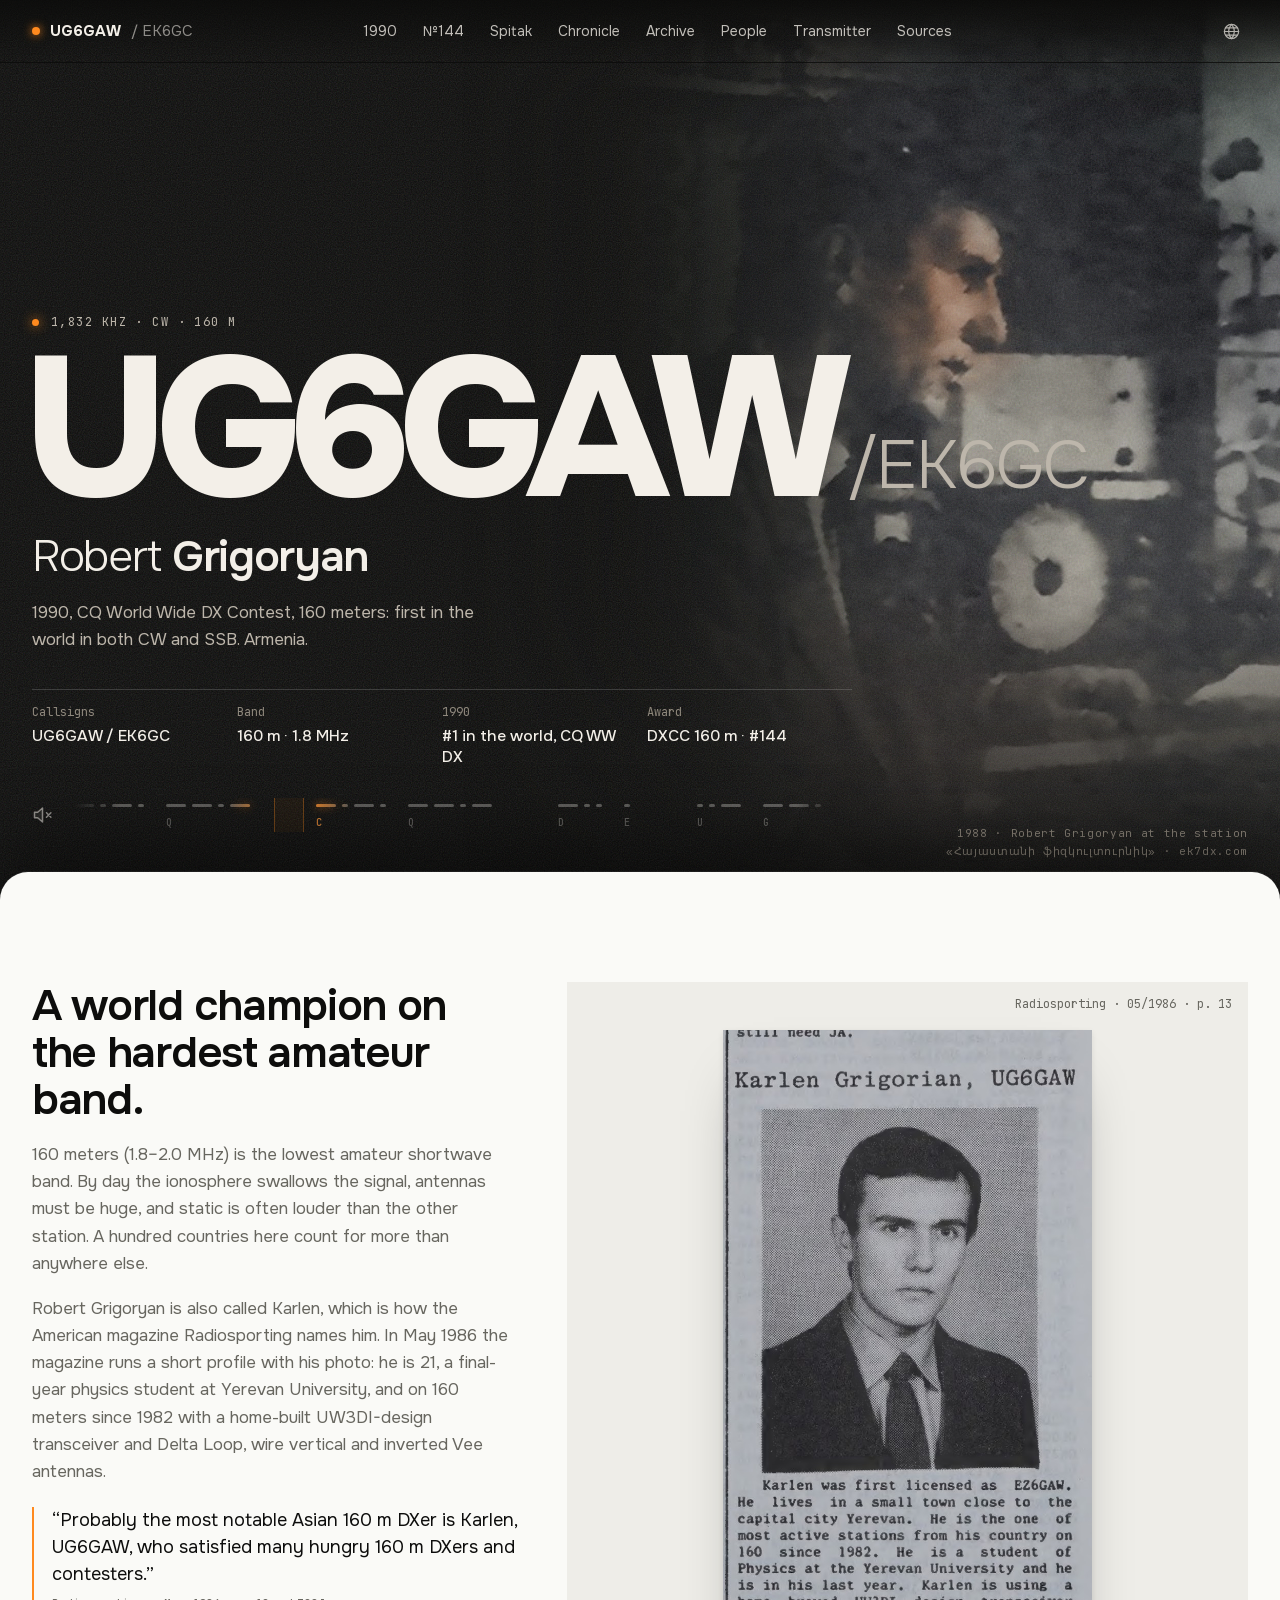
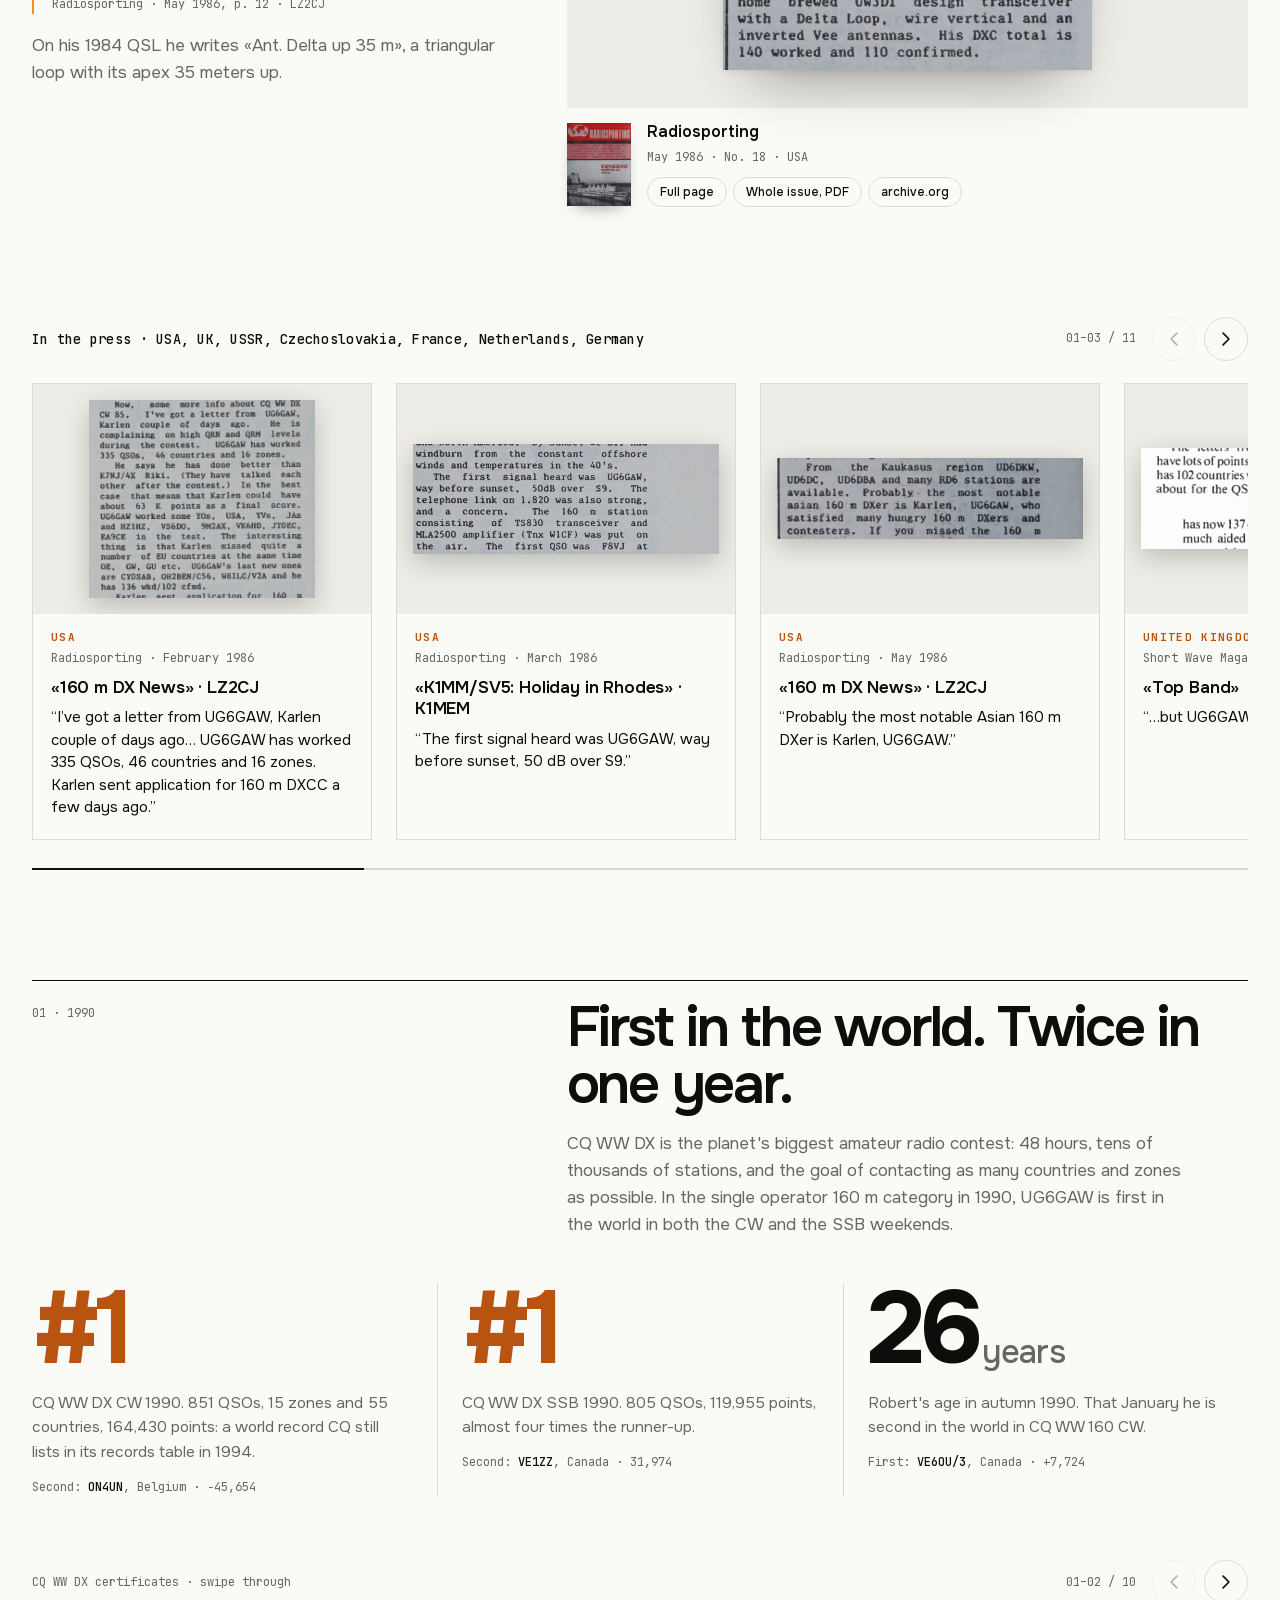
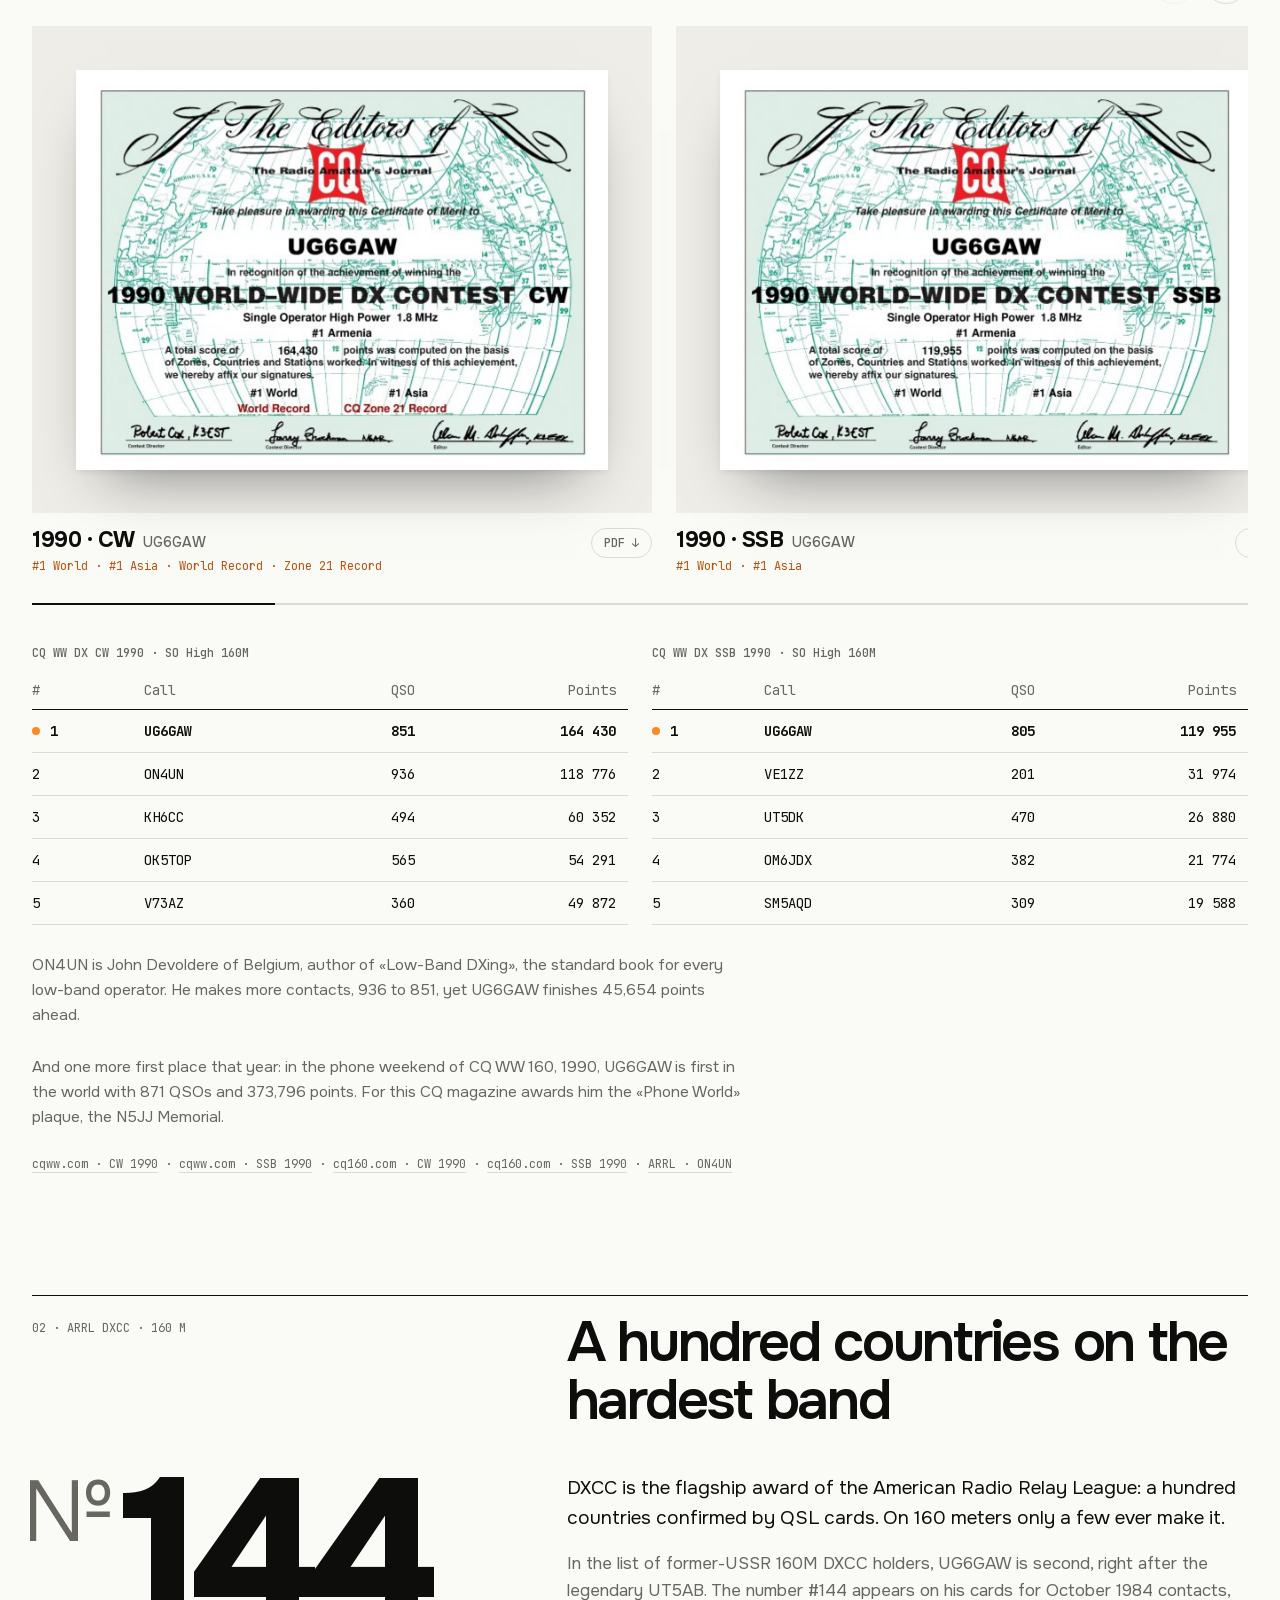
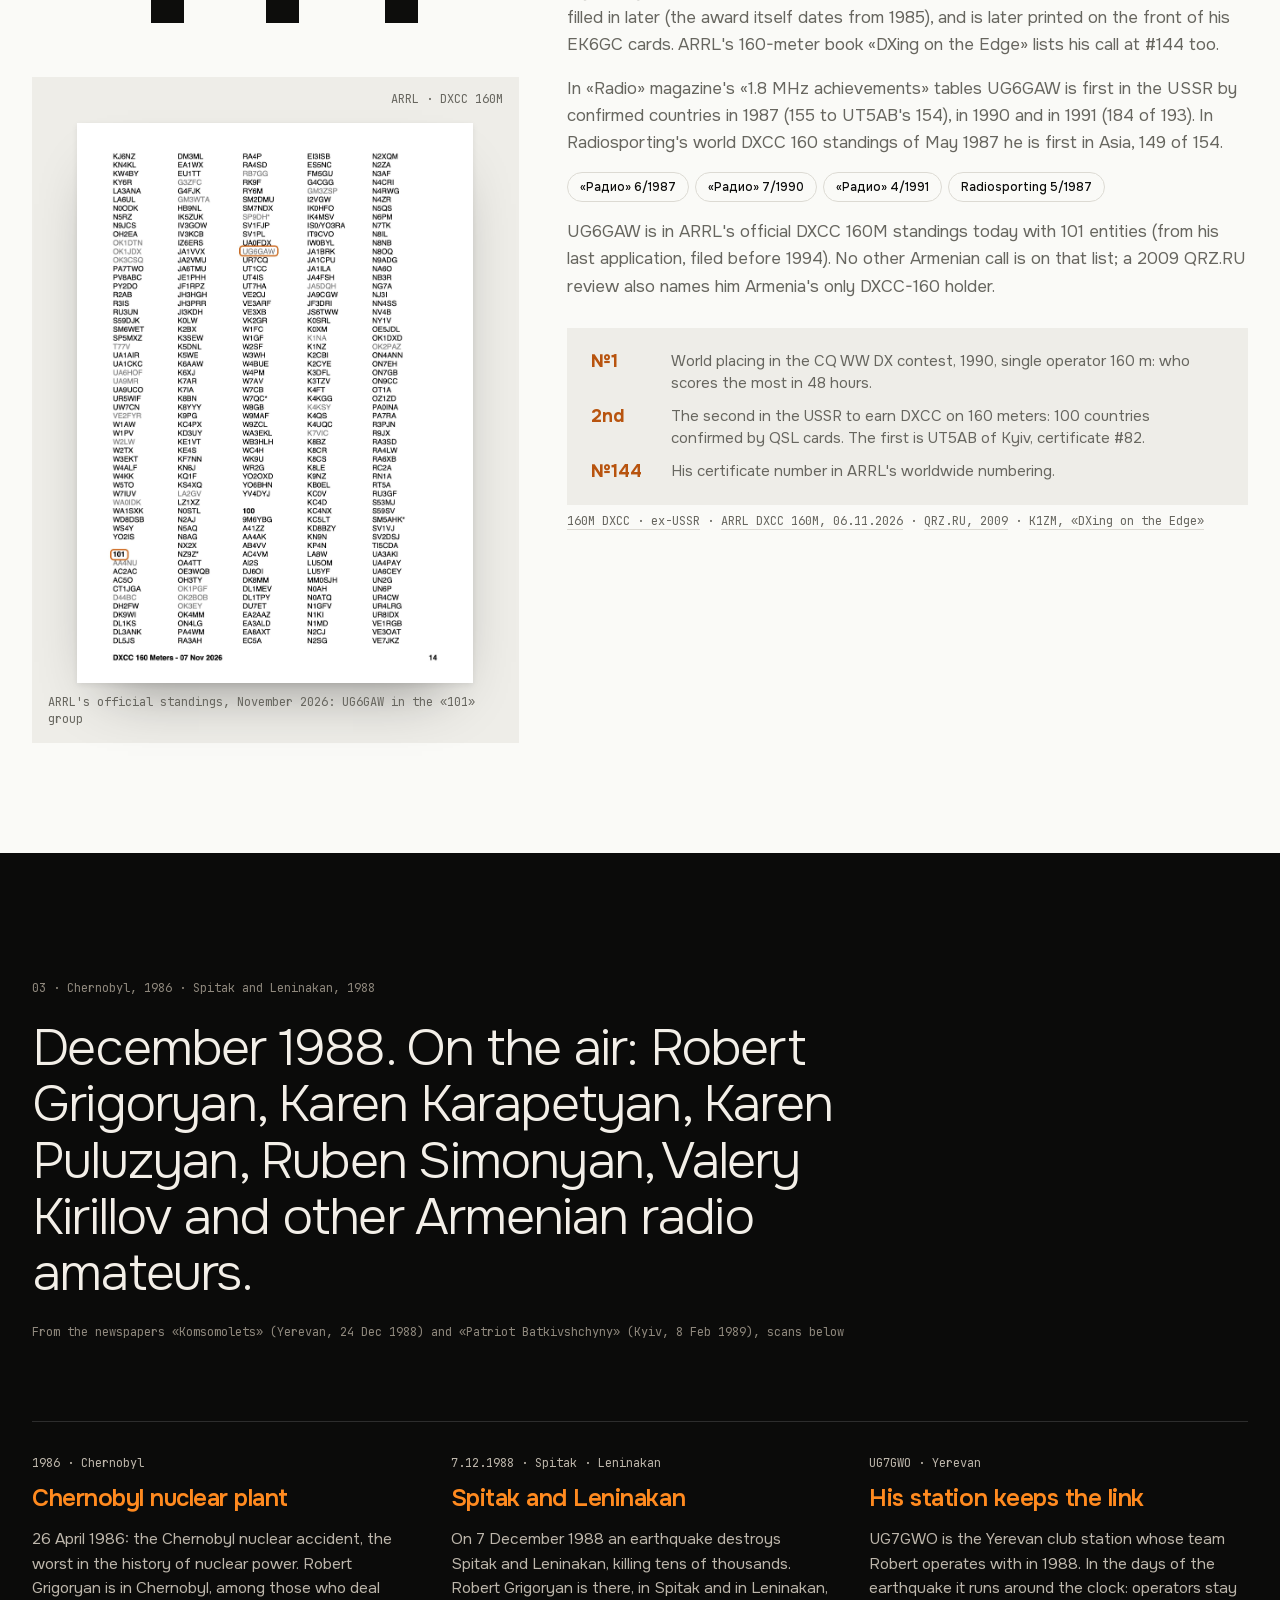
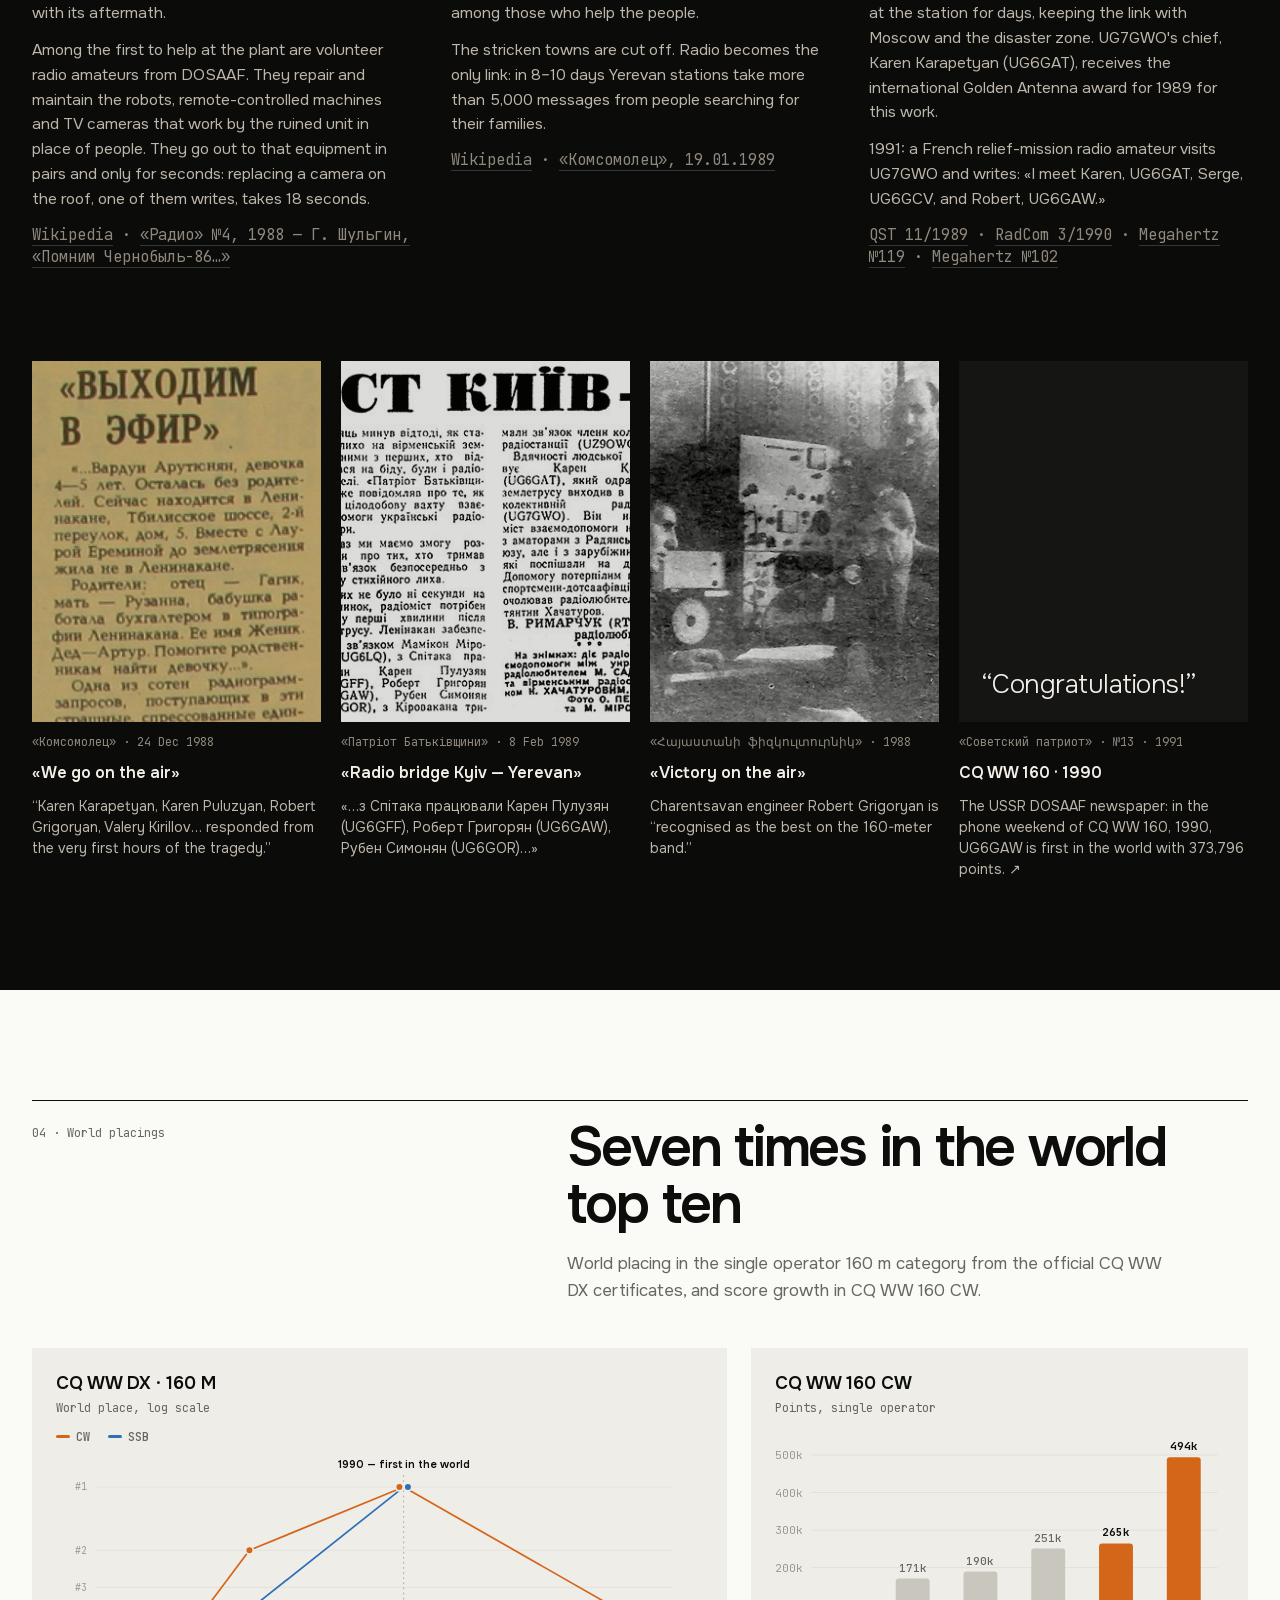
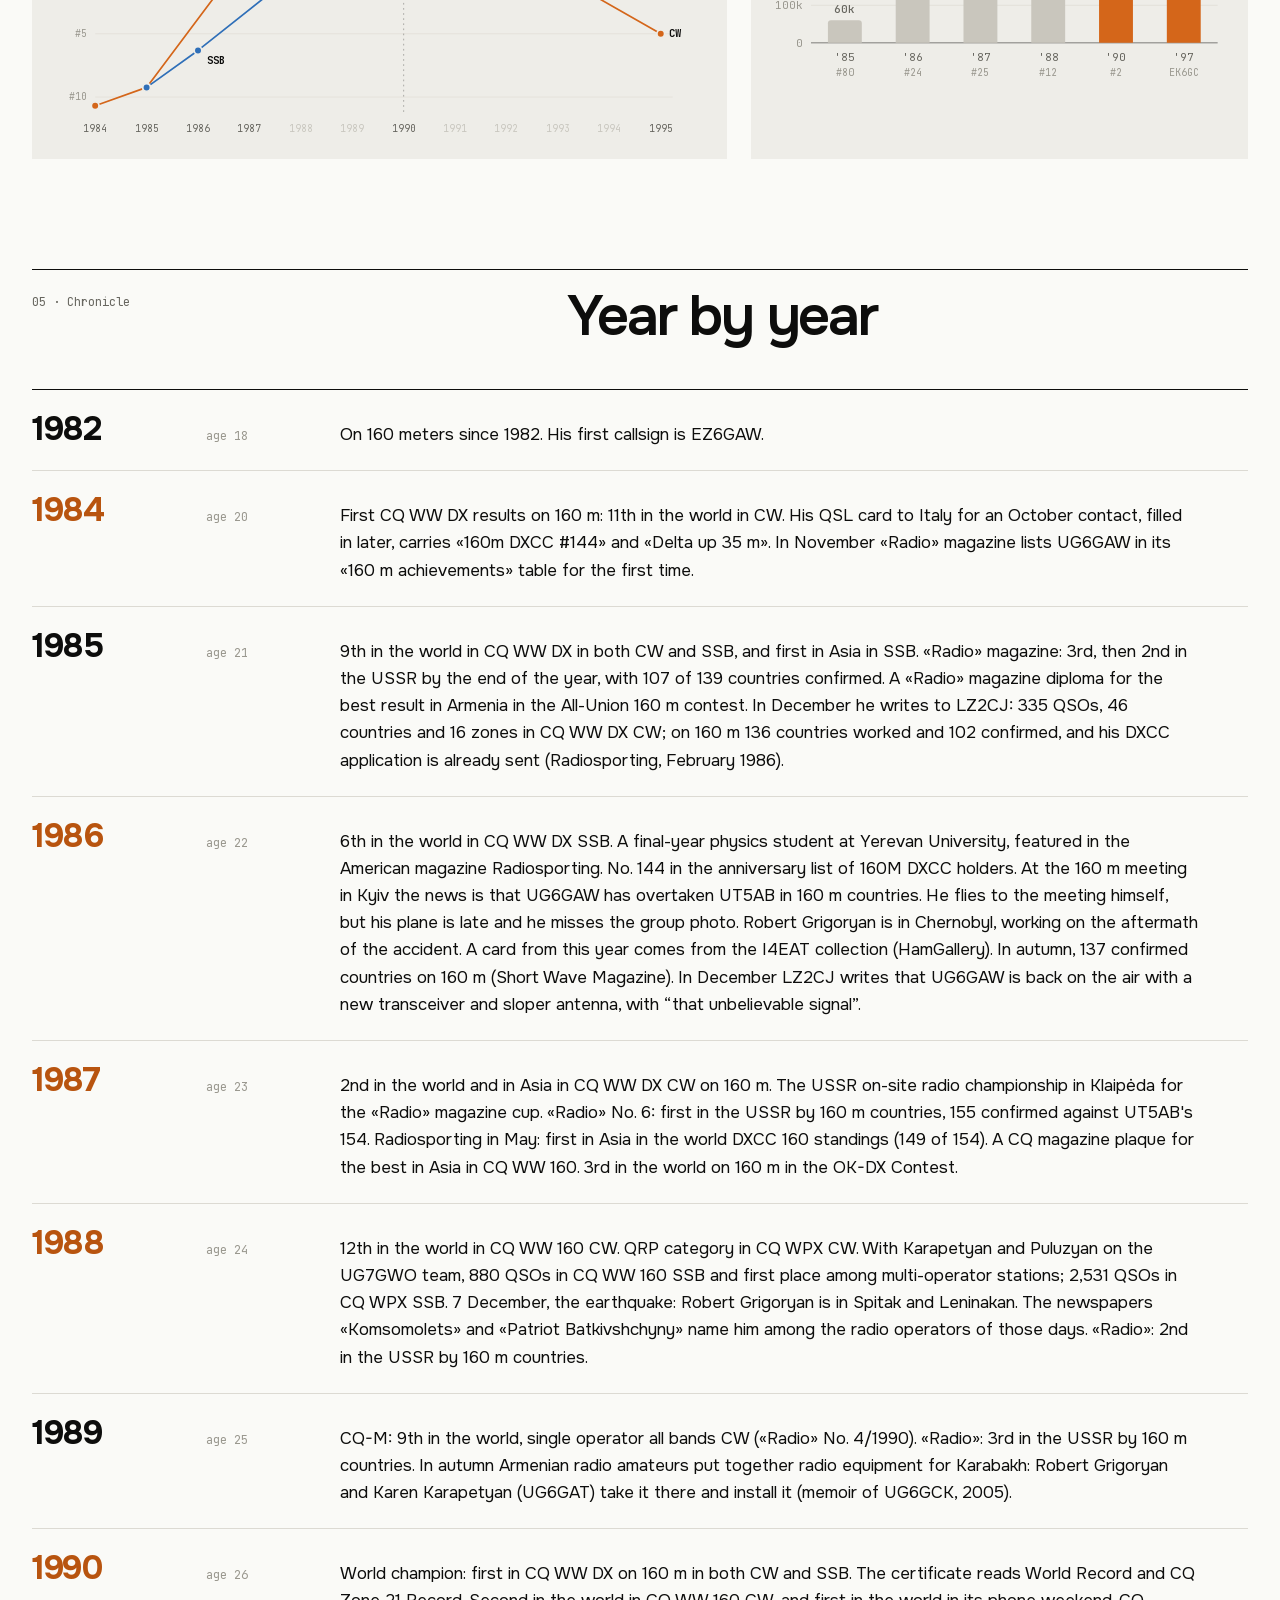
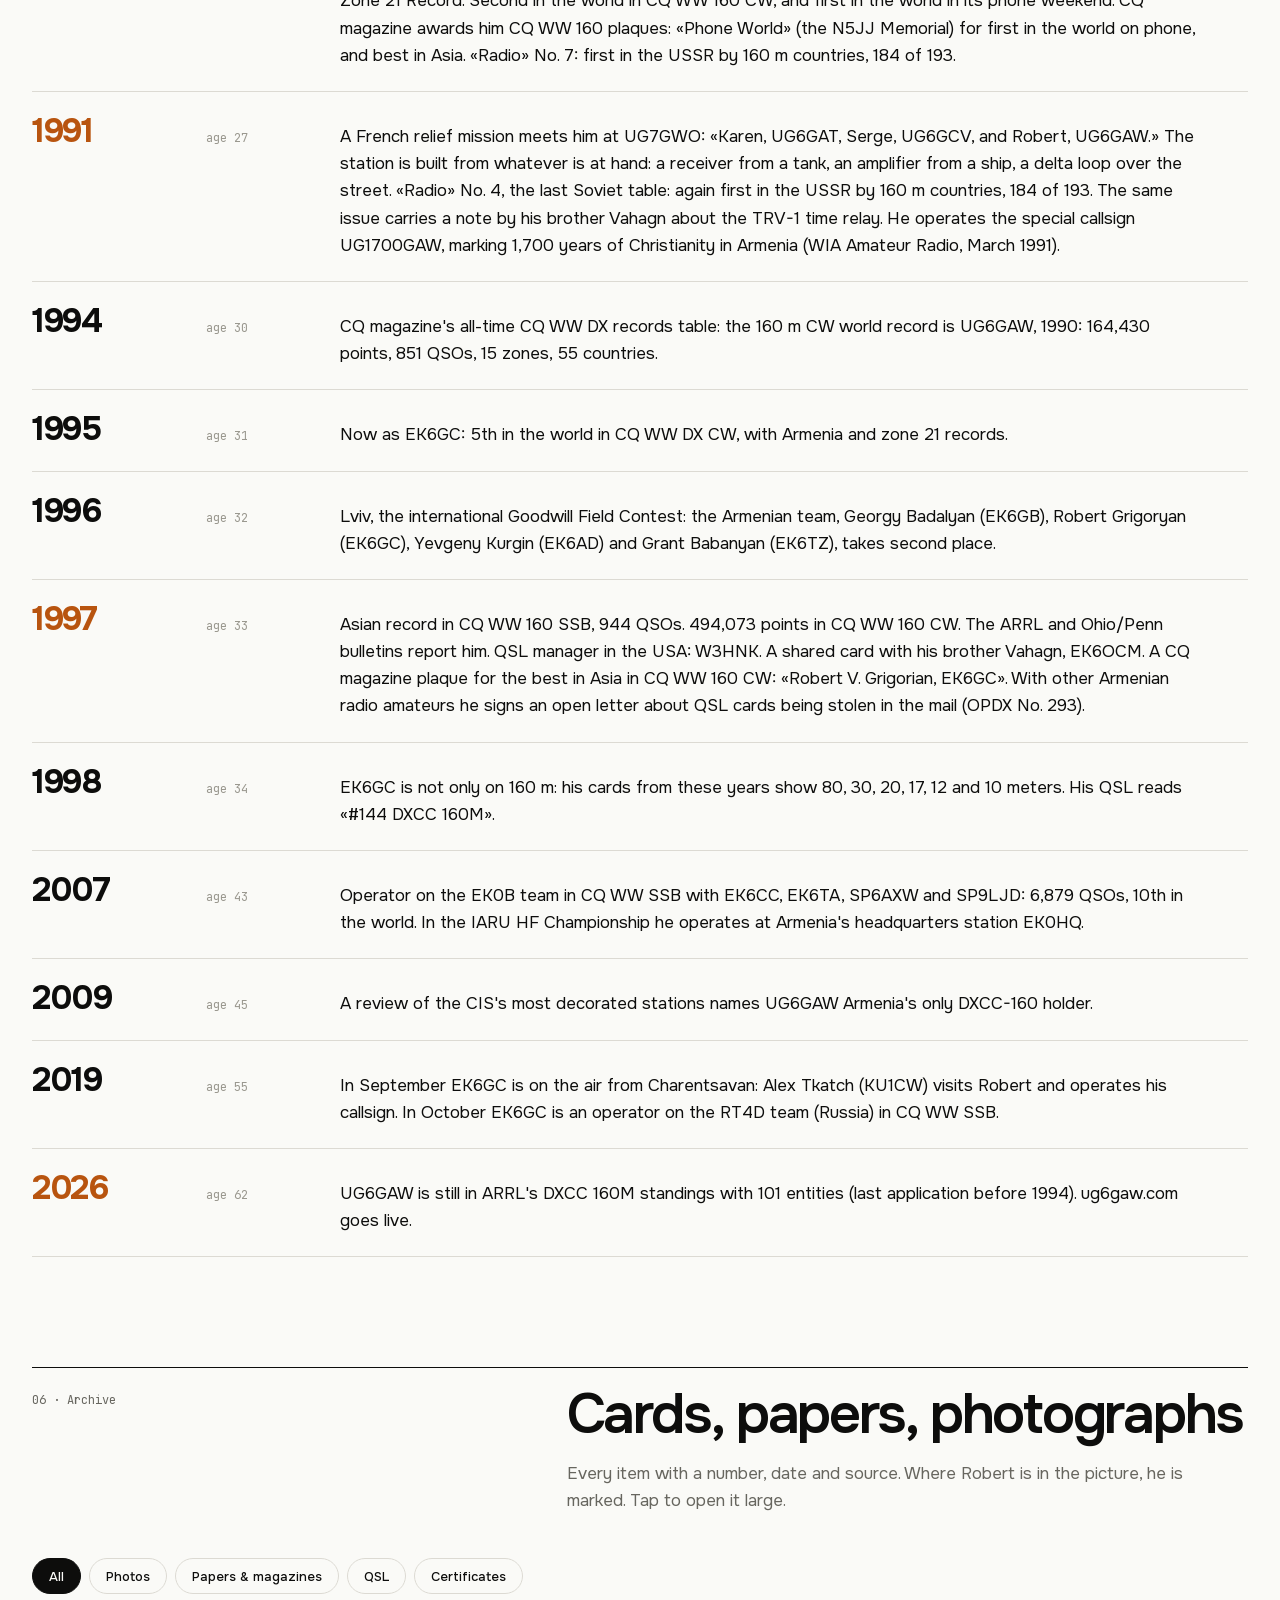
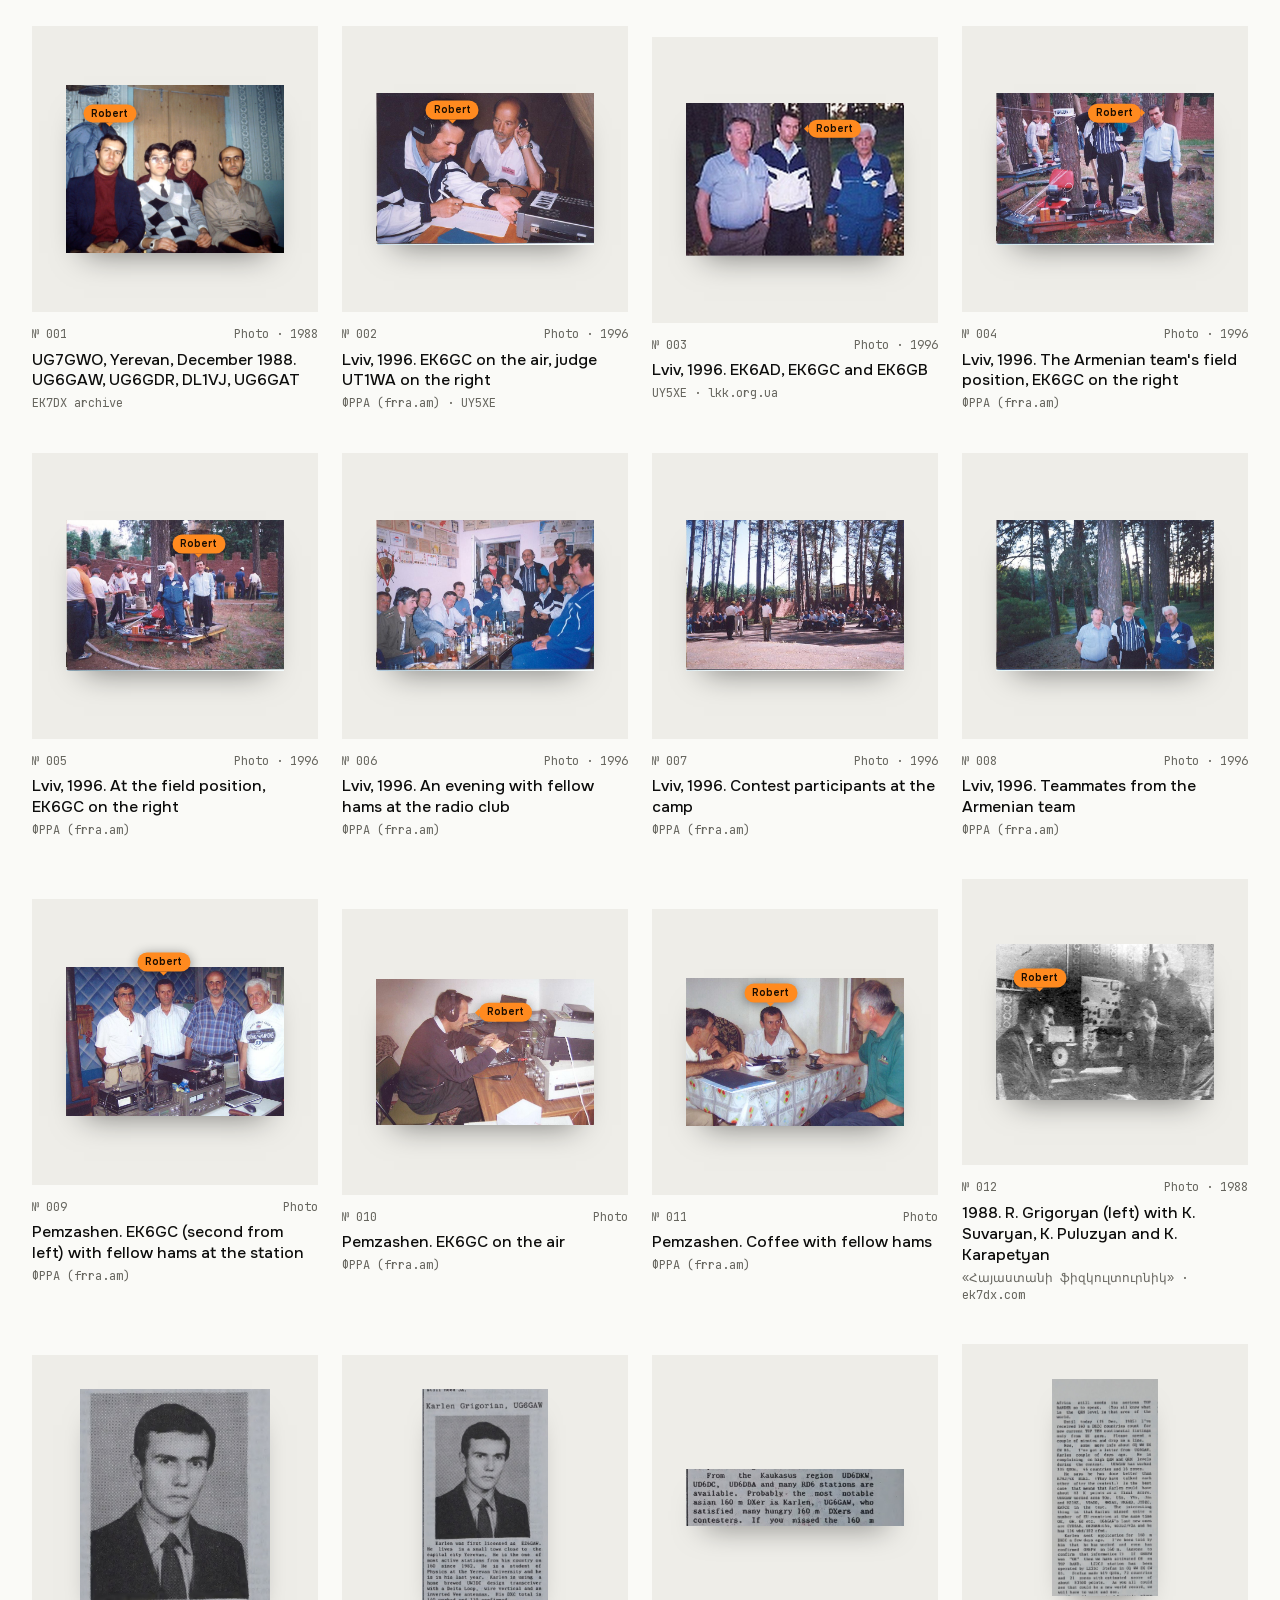
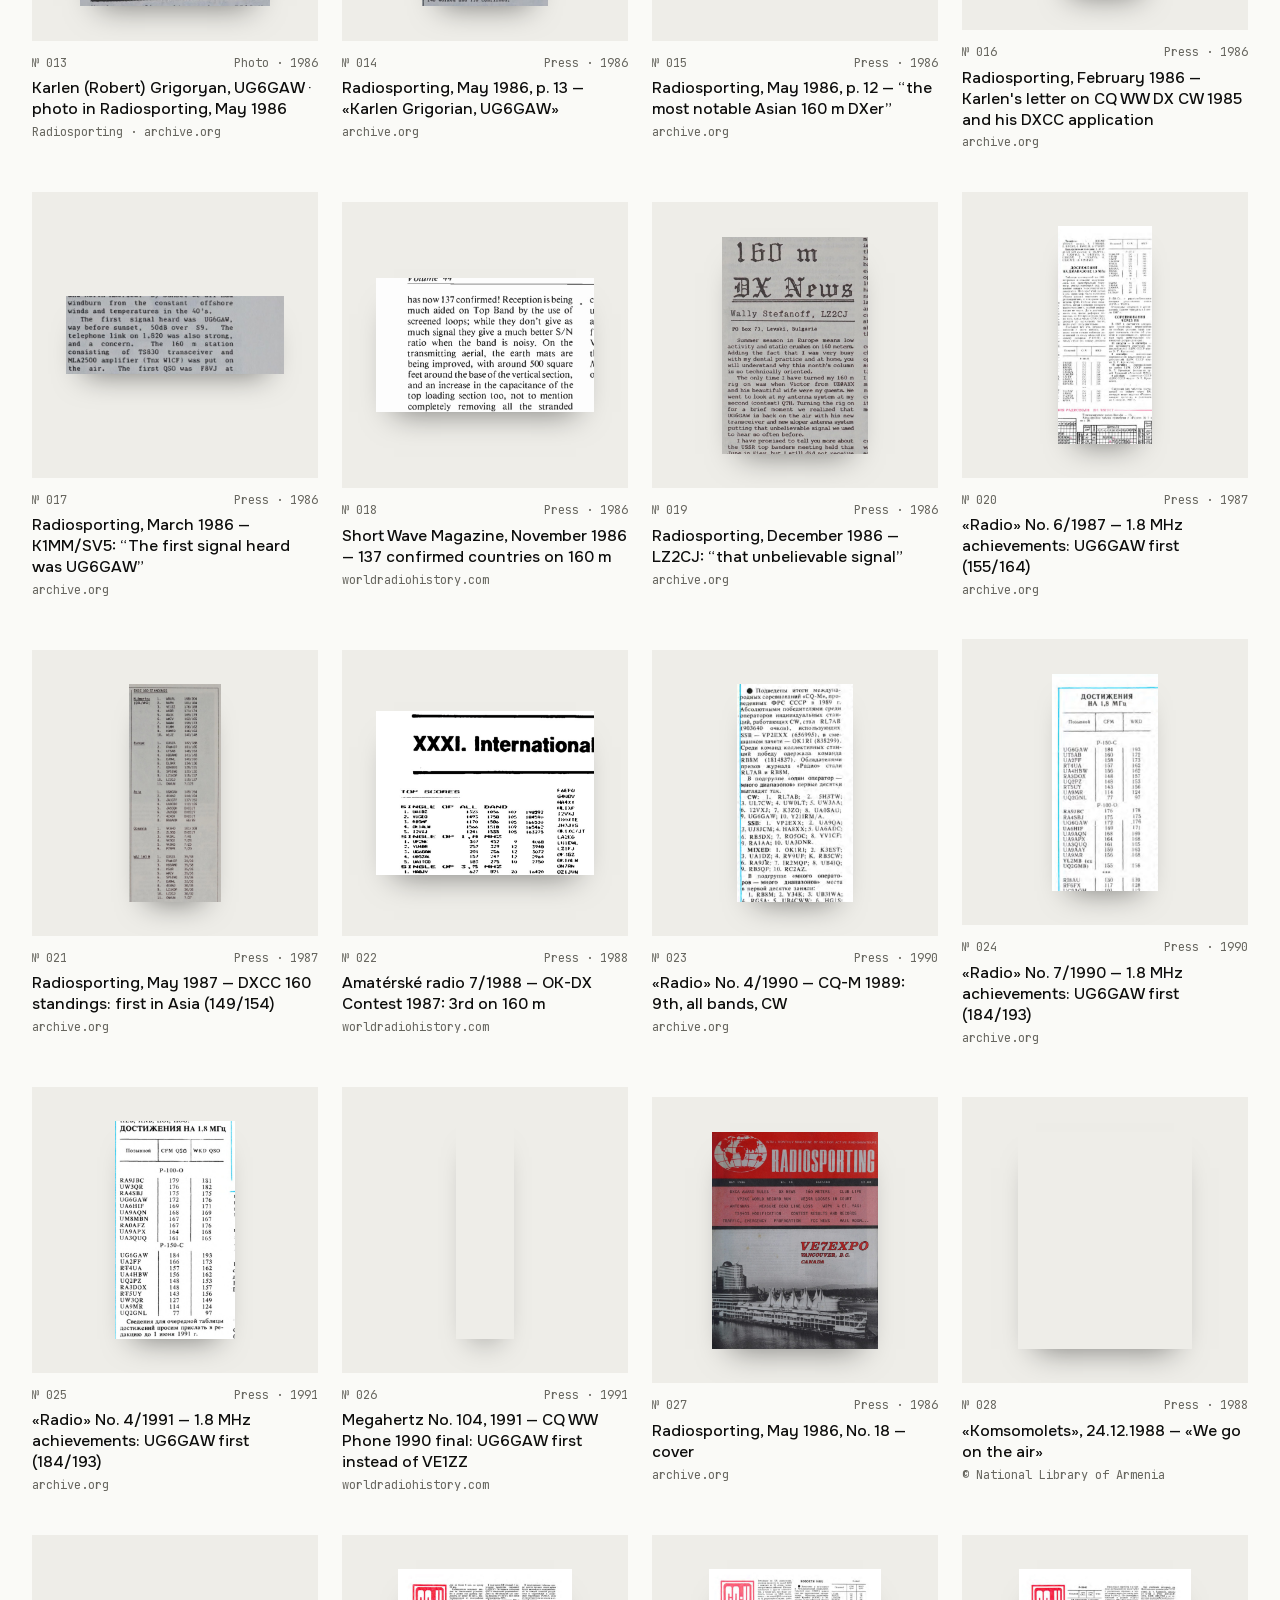
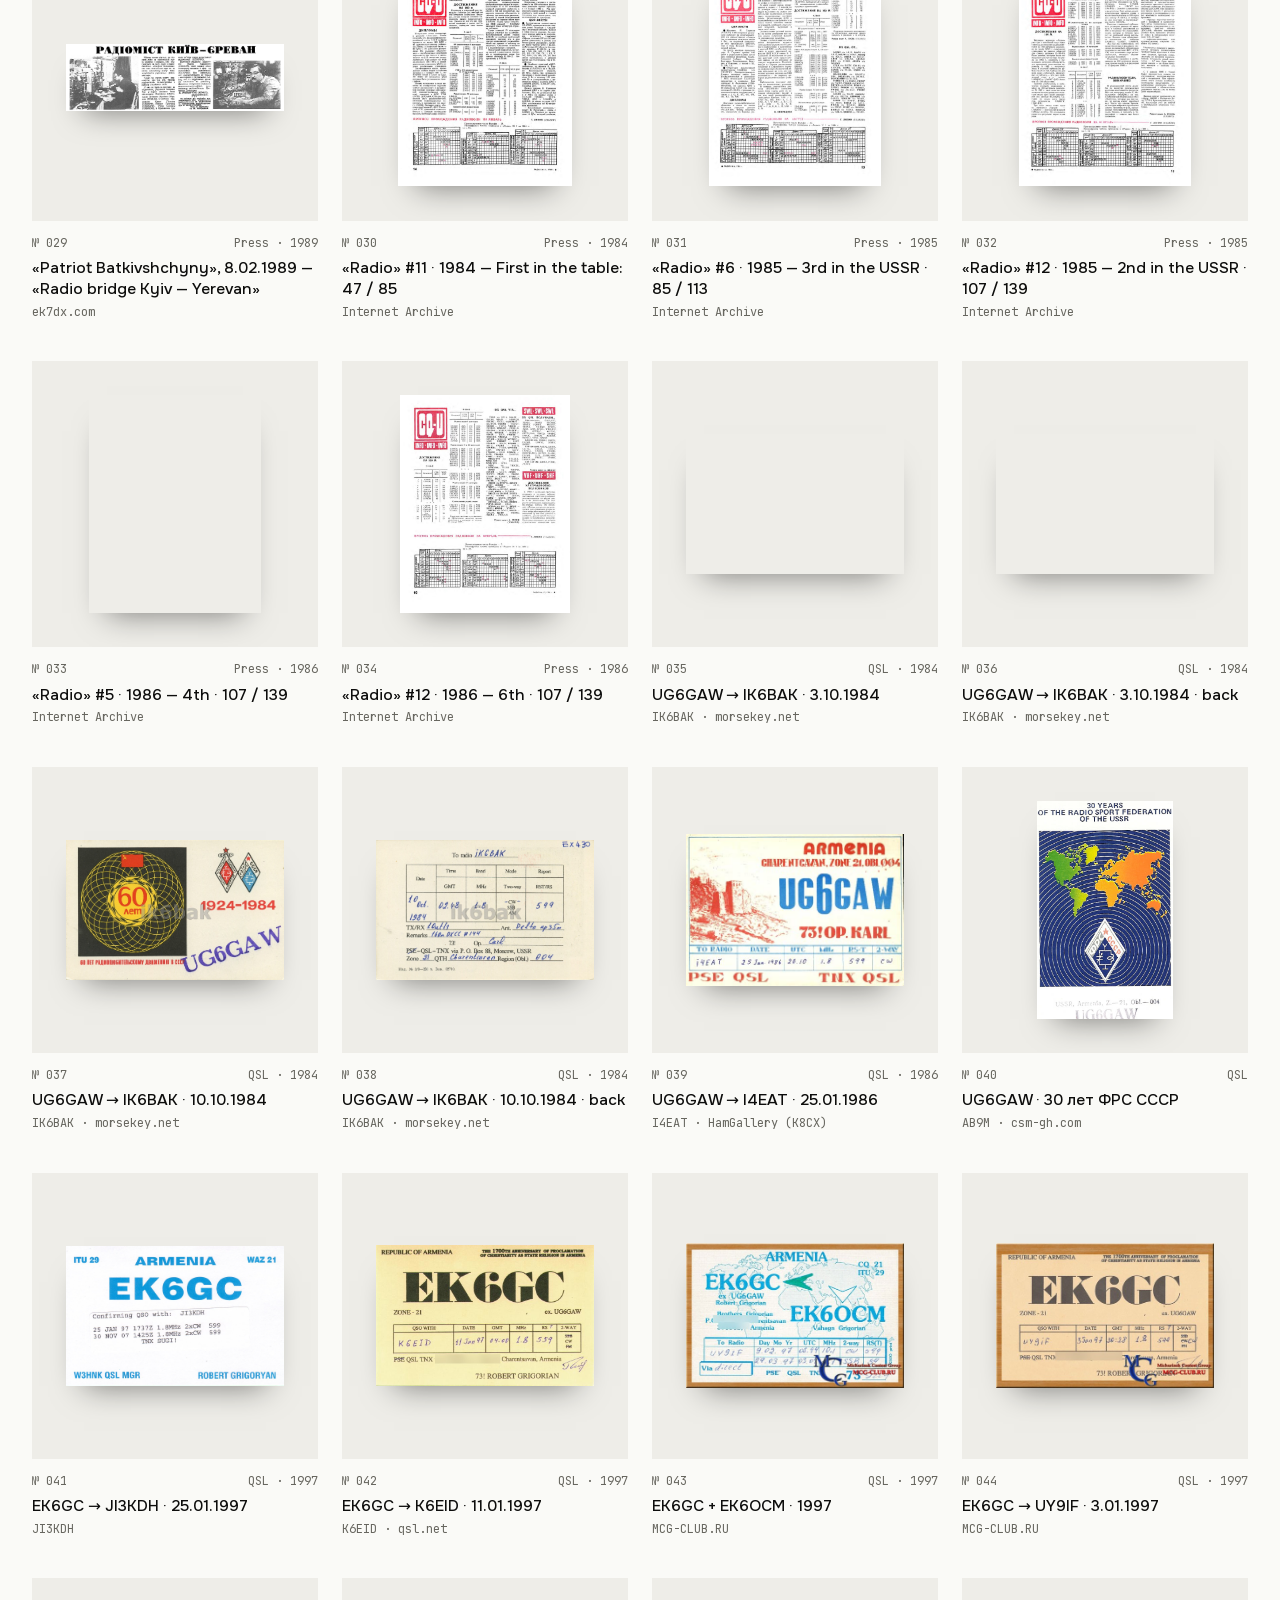
==== commit e210fe6b: "Update site" ====
--- a/index.html
+++ b/index.html
@@ -917,7 +917,7 @@
 </dialog>
 
 <script>
-window.HY={"1.8 MHz, CW, 02:48 GMT. «Delta up 35 m», «160m DXCC #144». Card for 60 years of Soviet amateur radio.": "1,8 ՄՀց, CW, 02:48 GMT։ «Delta up 35 m», «160m DXCC #144»։ Քարտ՝ խորհրդային ռադիոսիրողության 60-ամյակի առթիվ։", "1.8 MHz, CW, 599. QSL manager W3HNK. A new country (Mixed) and +1 on 160 m for the Japanese operator.": "1,8 ՄՀց, CW, 599։ QSL մենեջերը՝ W3HNK։ Ճապոնացի օպերատորի համար՝ նոր երկիր 160 մետրում։", "1.8 MHz, CW, 599. The same anniversary card, «ex. UG6GAW».": "1,8 ՄՀց, CW, 599։ Նույն հոբելյանական քարտը՝ «ex. UG6GAW»։", "1.8 MHz, CW. Card for 1700 years of Christianity in Armenia, «ex. UG6GAW», with his own signature.": "1,8 ՄՀց, CW։ Քարտ՝ Հայաստանում քրիստոնեության 1700-ամյակի առթիվ, «ex. UG6GAW», իր ստորագրությամբ։", "160 meters (1.8–2.0 MHz) is the lowest amateur shortwave band. By day the ionosphere swallows the signal, antennas must be huge, and static is often louder than the other station. A hundred countries here count for more than anywhere else.": "160 մետրը (1,8–2,0 ՄՀց) ամենացածր սիրողական կարճալիքային տիրույթն է։ Ցերեկը իոնոլորտը կլանում է ազդանշանը, ալեհավաքները պետք է հսկայական լինեն, իսկ խանգարումները հաճախ ավելի ուժեղ են, քան դիմացի կայանը։ Այստեղ հարյուր երկիրն ավելին արժե, քան որևէ այլ տիրույթում։", "160 meters, contests, meetings, memories.": "160 մետր, մրցումներ, հանդիպումներ, հուշեր։", "1990 certificates": "1990-ի վկայագրերը", "1991: a French relief-mission radio amateur visits UG7GWO and writes: «I meet Karen, UG6GAT, Serge, UG6GCV, and Robert, UG6GAW.» For 160 meters there is a delta loop strung over the street.": "1991 թվական։ Ֆրանսիական օգնության առաքելության ռադիոսիրողներից մեկն այցելում է UG7GWO և գրում. «Հանդիպում եմ Կարենին՝ UG6GAT, Սերժին՝ UG6GCV, և Ռոբերտին՝ UG6GAW»։ 160 մետրի համար փողոցի վրայով ձգված է «դելտա» օղակաձև ալեհավաք։", "1st in Asia": "Ասիայում 1-ին", "24, 18 and 10 MHz on one day, with Australia. Printed on the card: «#144 DXCC 160M».": "24, 18 և 10 ՄՀց՝ նույն օրը, Ավստրալիայի հետ։ Քարտին տպված է՝ «#144 DXCC 160M»։", "26 April 1986: the Chernobyl nuclear accident, the worst in the history of nuclear power. Robert Grigoryan is in Chernobyl, among those who deal with its aftermath.": "1986 թ. ապրիլի 26. Չեռնոբիլի ատոմակայանի վթարը՝ ատոմային էներգետիկայի պատմության ամենածանրը։ Ռոբերտ Գրիգորյանը Չեռնոբիլում է՝ նրանց թվում, ովքեր վերացնում են վթարի հետևանքները։", "28 MHz, SSB, 59. «Tnx QSL — Joe W3HNK».": "28 ՄՀց, SSB, 59։ «Tnx QSL — Joe W3HNK»։", "2nd in the USSR · 107 / 139": "ԽՍՀՄ-ում 2-րդ · 107 / 139", "2nd in the world": "Աշխարհում 2-րդ", "2nd in the world and in Asia in CQ WW DX CW on 160 m. The USSR on-site radio championship in Klaipėda for the «Radio» magazine cup.": "2-րդ տեղ աշխարհում և Ասիայում CQ WW DX CW-ում, 160 մ։ ԽՍՀՄ ռադիոսպորտի առկա առաջնություն Կլայպեդայում՝ «Ռադիո» ամսագրի գավաթի համար։", "3.5, 3.7 and 14 MHz, CW and SSB. Stamped «Verified by W3HNK».": "3,5; 3,7 և 14 ՄՀց, CW և SSB։ Կնիք՝ «Verified by W3HNK»։", "3.7 MHz, SSB, 59. «Robert Grigoryan, ex UG6GAW», «#144 DXCC 160M».": "3,7 ՄՀց, SSB, 59։ «Robert Grigoryan, ex UG6GAW», «#144 DXCC 160M»։", "3rd in the USSR · 85 / 113": "ԽՍՀՄ-ում 3-րդ · 85 / 113", "4th · 107 / 139": "4-րդ · 107 / 139", "6th in the world in CQ WW DX SSB. A final-year physics student at Yerevan University, featured in the American magazine Radiosporting. No. 144 in the anniversary list of 160M DXCC holders. At the 160 m meeting in Kyiv the news is that UG6GAW has overtaken UT5AB in 160 m countries. He flies to the meeting himself, but his plane is late and he misses the group photo. Robert Grigoryan is in Chernobyl, working on the aftermath of the accident. A card from this year comes from the I4EAT collection (HamGallery).": "6-րդ տեղ աշխարհում CQ WW DX SSB-ում։ Երևանի համալսարանի ֆիզիկայի ավարտական կուրսի ուսանող է, և նրա մասին գրում է ամերիկյան Radiosporting ամսագիրը։ 160M DXCC դիպլոմակիրների հոբելյանական ցուցակում՝ №144։ Կիևում՝ 160 մետրի հանդիպմանը, լուր է տարածվում, որ UG6GAW-ն 160 մետրում երկրների թվով անցել է UT5AB-ին։ Ինքն էլ թռչում է այդ հանդիպմանը, բայց ինքնաթիռն ուշանում է, և նա չի հասցնում ընդհանուր լուսանկարին։ Ռոբերտ Գրիգորյանը Չեռնոբիլում է՝ վթարի հետևանքների վերացման աշխատանքներում։ Այս տարվա նրա քարտերից մեկը I4EAT-ի հավաքածուից է (HamGallery)։", "6th · 107 / 139": "6-րդ · 107 / 139", "9th in the world in CQ WW DX in both CW and SSB, and first in Asia in SSB. «Radio» magazine: 3rd, then 2nd in the USSR by the end of the year, with 107 of 139 countries confirmed. A «Radio» magazine diploma for the best result in Armenia in the All-Union 160 m contest.": "9-րդ տեղ աշխարհում CQ WW DX-ում՝ և՛ CW-ում, և՛ SSB-ում, և 1-ին տեղ Ասիայում SSB-ում։ «Ռադիո» ամսագիր. ԽՍՀՄ-ում 3-րդ, իսկ տարեվերջին՝ 2-րդ, 139 երկրից 107-ը հաստատված։ «Ռադիո» ամսագրի դիպլոմ՝ 160 մետրի համամիութենական մրցումներում Հայաստանի լավագույն արդյունքի համար։", "A French relief mission meets him at UG7GWO: «Karen, UG6GAT, Serge, UG6GCV, and Robert, UG6GAW.» The station is built from whatever is at hand: a receiver from a tank, an amplifier from a ship, a delta loop over the street.": "Ֆրանսիական օգնության առաքելությունը նրան հանդիպում է UG7GWO-ում. «Կարեն՝ UG6GAT, Սերժ՝ UG6GCV, և Ռոբերտ՝ UG6GAW»։ Կայանը հավաքված է ձեռքի տակ եղած ամեն ինչից. ընդունիչը՝ տանկից, ուժեղարարը՝ նավից, «դելտա» ալեհավաքը՝ փողոցի վրայով ձգված։", "A QSL is the card that confirms a radio contact. His cards are kept by collectors in Italy, Switzerland, the USA, Japan, Australia, Ukraine and Russia. Here is everything we found, from Soviet cards of 1984 to EK6GC cards with DXCC #144 printed on the front.": "QSL-ը ռադիոկապը հաստատող քարտն է։ Նրա քարտերը պահվում են Իտալիայի, Շվեյցարիայի, ԱՄՆ-ի, Ճապոնիայի, Ավստրալիայի, Ուկրաինայի և Ռուսաստանի հավաքորդների մոտ։ Այստեղ այն ամենն է, ինչ մենք գտել ենք՝ 1984 թ. խորհրդային քարտերից մինչև EK6GC-ի քարտերը, որոնց դիմային կողմին տպված է DXCC #144։", "A hundred countries on the hardest band": "Հարյուր երկիր ամենադժվար տիրույթում", "Now as EK6GC: 5th in the world in CQ WW DX CW, with Armenia and zone 21 records.": "Արդեն EK6GC կոչանշանով՝ 5-րդ տեղ աշխարհում CQ WW DX CW-ում՝ Հայաստանի և 21-րդ գոտու ռեկորդներով։", "A radio amateur is also someone who goes where disaster strikes and gets on the air when everything else is silent. Robert Grigoryan is in Chernobyl in 1986 and in Spitak and Leninakan in 1988.": "Ռադիոսիրողը նաև նա է, ով գնում է այնտեղ, ուր աղետ է եկել, և դուրս է գալիս եթեր, երբ մնացած ամեն ինչ լռում է։ Ռոբերտ Գրիգորյանը 1986-ին Չեռնոբիլում է, 1988-ին՝ Սպիտակում և Լենինականում։", "A radio amateur's map": "Ռադիոսիրողի քարտեզը", "A review of the CIS's most decorated stations names UG6GAW Armenia's only DXCC-160 holder.": "ԱՊՀ ամենատիտղոսակիր կայանների ակնարկում UG6GAW-ն նշված է որպես Հայաստանի միակ DXCC-160 դիպլոմակիրը։", "A town in Armenia's Kotayk province, at the foot of the mountains. Founded in 1947 as Lusavan and named after the poet Yeghishe Charents since 1967. From here his signal goes out to the whole world.": "Քաղաք Հայաստանի Կոտայքի մարզում, լեռների ստորոտին։ Հիմնադրվել է 1947 թվականին՝ Լուսավան անունով, իսկ 1967-ից կրում է բանաստեղծ Եղիշե Չարենցի անունը։ Այստեղից նրա ազդանշանը հասնում է ողջ աշխարհին։", "A word from those who worked him.": "Խոսք նրանցից, ովքեր եթերում կապ են ունեցել նրա հետ։", "ARRL 160 m DXCC, the second in the USSR": "ARRL 160 մ DXCC՝ ԽՍՀՄ-ում երկրորդը", "Alex Tkatch": "Alex Tkatch", "Alfred Barkov": "Ալֆրեդ Բարկով", "All": "Բոլորը", "Among the first to come and help at the plant are radio amateurs: they repair the TV and remote-controlled equipment working next to the ruined unit.": "Ատոմակայան օգնության հասնողների առաջին շարքերում ռադիոսիրողներն են. նրանք նորոգում են ավերված էներգաբլոկի մոտ աշխատող հեռուստատեսային և հեռակառավարվող սարքավորումները։", "An azimuthal map centred on Charentsavan: a straight line from the centre is the direction to point the antenna, and each ring is another 5,000&nbsp;km. The edge of the circle is the opposite point of the Earth, in the Pacific.": "Ազիմուտային քարտեզ՝ Չարենցավանը կենտրոնում. կենտրոնից տարված ուղիղ գիծը ցույց է տալիս, թե ուր ուղղել ալեհավաքը, իսկ յուրաքանչյուր օղակ ևս 5000&nbsp;կմ է։ Շրջանի եզրը Երկրի հակադիր կետն է՝ Խաղաղ օվկիանոսում։", "Antenna": "Ալեհավաք", "Asia, Armenia, zone 21": "Ասիա, Հայաստան, 21-րդ գոտի", "Asian record": "Ասիայի ռեկորդ", "Asian record in CQ WW 160 SSB, 944 QSOs. 494,073 points in CQ WW 160 CW. The ARRL and Ohio/Penn bulletins report him. QSL manager in the USA: W3HNK. A shared card with his brother Vahagn, EK6OCM.": "Ասիայի ռեկորդ CQ WW 160 SSB-ում՝ 944 QSO։ 494 073 միավոր CQ WW 160 CW-ում։ Նրա մասին հաղորդում են ARRL-ի և Ohio/Penn-ի տեղեկագրերը։ QSL մենեջերը ԱՄՆ-ում՝ W3HNK։ Ընդհանուր քարտ եղբոր՝ Վահագնի (EK6OCM) հետ։", "Award": "Պարգև", "Awards": "Պարգևներ", "By day the lowest ionospheric layer (D) absorbs 160 m signals. At night it fades, and signals travel thousands of kilometers by bouncing off higher layers. That is why Top Band operators work at night, especially along the grey line between day and night.": "Ցերեկը իոնոլորտի ամենացածր՝ D շերտը կլանում է 160 մետրի ազդանշանները։ Գիշերը այն թուլանում է, և ազդանշանները, անդրադառնալով ավելի բարձր շերտերից, անցնում են հազարավոր կիլոմետրեր։ Ահա թե ինչու Top Band-ի օպերատորներն աշխատում են գիշերը, հատկապես ցերեկվա և գիշերվա սահմանին՝ «մոխրագույն գծի» երկայնքով։", "CHERNOBYL": "ՉԵՌՆՈԲԻԼ", "CQ WW 160 CW: score growth": "CQ WW 160 CW՝ միավորների աճը", "CQ WW DX is the planet's biggest amateur radio contest: 48 hours, tens of thousands of stations, and the goal of contacting as many countries and zones as possible. In the single operator 160 m category in 1990, UG6GAW is first in the world in both the CW and the SSB weekends. These are his official CQ certificates.": "CQ WW DX-ը մոլորակի ամենամեծ ռադիոսիրողական մրցումն է. 48 ժամ, տասնյակ հազարավոր կայաններ, և նպատակը՝ կապ հաստատել որքան հնարավոր է շատ երկրների ու գոտիների հետ։ 1990 թ. «մեկ օպերատոր, 160 մ» անվանակարգում UG6GAW-ն աշխարհում առաջինն է և՛ CW, և՛ SSB մրցափուլերում։ Ահա նրա պաշտոնական CQ վկայագրերը։", "Call": "Կոչանշան", "Callsign UG6GAW, today EK6GC. First in the world in the 1990 CQ World Wide DX Contest, in both CW and SSB. ARRL 160-meter DXCC #144, the second in the Soviet Union. Forty years on the air and thousands of contacts with the whole world.": "Կոչանշանը՝ UG6GAW, այսօր՝ EK6GC։ Աշխարհում առաջին տեղ 1990 թ. CQ World Wide DX Contest-ում՝ և՛ CW-ում, և՛ SSB-ում։ ARRL 160 մետրի DXCC #144՝ Խորհրդային Միությունում երկրորդը։ Քառասուն տարի եթերում և հազարավոր կապեր ամբողջ աշխարհի հետ։", "Category": "Անվանակարգ", "Charents monument.": "Չարենցի հուշարձանը։", "Charentsavan": "Չարենցավան", "Charentsavan and Mount Aragats.": "Չարենցավանը և Արագած լեռը։", "Chernobyl nuclear plant": "Չեռնոբիլի ատոմակայան", "Chief of UG7GWO and his teammate. During the 1988 earthquake he keeps Yerevan linked with the disaster zone; Golden Antenna award 1989.": "UG7GWO-ի ղեկավարը և նրա թիմակիցը։ 1988 թ. երկրաշարժի ժամանակ նա պահում է Երևանի կապն աղետի գոտու հետ. «Ոսկե ալեհավաք» մրցանակ, 1989։", "Coming soon": "Շուտով", "Contest": "Մրցում", "Countries confirmed / worked on 160 m (R-150-S). Scans: Internet Archive.": "Հաստատված / կապ ունեցած երկրներ 160 մ-ում (R-150-S)։ Սկաններ՝ Internet Archive։", "DXCC is the flagship award of the American Radio Relay League: a hundred countries confirmed by QSL cards. On 160 meters only a few ever make it. In the list of former-USSR 160M DXCC holders, UG6GAW is second, right after the legendary UT5AB. He handwrites #144 on his cards as early as October 1984 and later prints it on the front of his EK6GC cards. ARRL's 160-meter book «DXing on the Edge» lists his call at #144 too.": "DXCC-ն Ամերիկյան ռադիոսիրողների լիգայի (ARRL) գլխավոր դիպլոմն է՝ QSL քարտերով հաստատված հարյուր երկիր։ 160 մետրում դրան հասնում են միայն քչերը։ Նախկին ԽՍՀՄ-ի 160M DXCC դիպլոմակիրների ցուցակում UG6GAW-ն երկրորդն է՝ լեգենդար UT5AB-ից անմիջապես հետո։ Դեռ 1984 թ. հոկտեմբերին նա ձեռքով գրում է #144 իր քարտերին, իսկ հետագայում այն տպում է EK6GC քարտերի դիմային կողմին։ ARRL-ի՝ 160 մետրին նվիրված «DXing on the Edge» գրքում ևս նրա կոչանշանը նշված է #144 համարով։", "EK6GC is not only on 160 m: his cards from these years show 80, 30, 20, 17, 12 and 10 meters. His QSL reads «#144 DXCC 160M».": "EK6GC-ն աշխատում է ոչ միայն 160 մ-ում. այս տարիների նրա քարտերին կան 80, 30, 20, 17, 12 և 10 մետրերը։ Նրա QSL-ին գրված է՝ «#144 DXCC 160M»։", "In September EK6GC is on the air from Charentsavan, operated by Alex Tkatch (KU1CW). In October EK6GC is an operator on the RT4D team (Russia) in CQ WW SSB.": "Սեպտեմբերին EK6GC-ն եթերում է Չարենցավանից՝ կայանից աշխատում է Alex Tkatch-ը (KU1CW)։ Հոկտեմբերին EK6GC-ն RT4D թիմի (Ռուսաստան) օպերատորն է CQ WW SSB-ում։", "EK6GC's QSL manager in the USA; his «Verified by W3HNK» stamp is on the 1997 cards.": "EK6GC-ի QSL մենեջերը ԱՄՆ-ում. 1997 թ. քարտերին նրա «Verified by W3HNK» կնիքն է։", "Every fact can be checked": "Յուրաքանչյուր փաստ կարելի է ստուգել", "Every result found": "Բոլոր գտնված արդյունքները", "Every year is a station on the dial. Drag the scale or use the arrows.": "Յուրաքանչյուր տարի մի կայան է սանդղակի վրա։ Քաշեք սանդղակը կամ օգտագործեք սլաքները։", "First CQ WW DX results on 160 m: 11th in the world in CW. His QSL card to Italy for an October contact, filled in later, carries «160m DXCC #144» and «Delta up 35 m». In November «Radio» magazine lists UG6GAW in its «160 m achievements» table for the first time.": "Առաջին արդյունքները CQ WW DX-ում 160 մ-ում. 11-րդ տեղ աշխարհում CW-ում։ Հոկտեմբերյան կապի համար Իտալիա ուղարկված QSL քարտին (լրացված ավելի ուշ)՝ «160m DXCC #144» և «Delta up 35 m»։ Նոյեմբերին «Ռադիո» ամսագիրն առաջին անգամ UG6GAW-ին ներառում է «Նվաճումներ 160 մ-ում» աղյուսակում։", "First in the table: 47 / 85": "Առաջին անգամ աղյուսակում՝ 47 / 85", "First in the world.<br>Twice in one year.": "Աշխարհում առաջինը։<br>Երկու անգամ՝ մեկ տարում։", "Forum": "Ֆորում", "Friends, teammates, rivals": "Ընկերներ, թիմակիցներ, մրցակիցներ", "From the CQ WW DX certificates: placings in Asia and record lines.": "CQ WW DX վկայագրերից. տեղերն Ասիայում և ռեկորդային տողերը։", "From the official CQ WW, CQ 160 and CQ WPX databases. World placing from the CQ certificates and category tables.": "CQ WW, CQ 160 և CQ WPX պաշտոնական տվյալների բազաներից։ Տեղն աշխարհում՝ CQ վկայագրերից և անվանակարգերի աղյուսակներից։", "Guestbook": "Հյուրերի գիրք", "Gyumri (Leninakan). EK0B teammate in CQ WW SSB 2007 with EK6TA, SP6AXW and SP9LJD, 10th in the world.": "Գյումրի (Լենինական)։ EK0B թիմակից CQ WW SSB 2007-ում՝ EK6TA-ի, SP6AXW-ի և SP9LJD-ի հետ, 10-րդ տեղ աշխարհում։", "His brother. A shared «Brothers Grigorian» QSL: two Charentsavan callsigns on one card.": "Եղբայրը։ Ընդհանուր «Brothers Grigorian» QSL. չարենցավանյան երկու կոչանշան մեկ քարտի վրա։", "His cards, all over the world": "Նրա քարտերն՝ ամբողջ աշխարհում", "His station keeps the link": "Նրա կայանը պահում է կապը", "IK6BAK, Italy — QSL 1984": "IK6BAK, Իտալիա — QSL 1984", "In 2019 he goes on the air as EK6GC from Charentsavan.": "2019-ին նա Չարենցավանից եթեր է դուրս գալիս EK6GC կոչանշանով։", "In Charentsavan it is <b>{T}</b> — daytime; 160 meters waits for dark.": "Չարենցավանում ժամը <b>{T}</b> է՝ ցերեկ է. 160 մետրը մթության է սպասում։", "In Charentsavan it is <b>{T}</b> — night, 160 meters is open.": "Չարենցավանում ժամը <b>{T}</b> է՝ գիշեր է, 160 մետրը բաց է։", "In the national top ten": "Երկրի լավագույն տասնյակում", "JI3KDH, Japan — QSL 1997": "JI3KDH, Ճապոնիա — QSL 1997", "Joe Arcure": "Joe Arcure", "John Devoldere": "John Devoldere", "Karen Karapetyan": "Կարեն Կարապետյան", "Key the call": "Հաղորդեք կոչանշանը", "Kyiv, the USSR's top 160 m DXer and its first 160M DXCC holder. In 1986 UG6GAW overtakes him in 160 m countries.": "Կիև. ԽՍՀՄ-ի լավագույն DX-իստը 160 մ-ում և 160M DXCC-ի առաջին դիպլոմակիրը։ 1986-ին UG6GAW-ն 160 մ-ում երկրների թվով առաջ է անցնում նրանից։", "Log": "Մատյան", "Mail for letters and QSLs.": "Փոստ՝ նամակների և QSL-ների համար։", "Mamikon Miranyan": "Մամիկոն Միրանյան", "Map": "Քարտեզ", "Morse": "Մորզե", "Moscow — «QSL via Box 88»": "Մոսկվա — «QSL via Box 88»", "Multi-Single team": "Multi-Single թիմ", "Multi-Two team": "Multi-Two թիմ", "Not only records": "Ոչ միայն ռեկորդներ", "ON4UN, Belgium — 2nd in 1990": "ON4UN, Բելգիա — 2-րդ՝ 1990-ին", "On 160 meters since 1982. His first callsign is EZ6GAW.": "160 մետրում է 1982-ից։ Նրա առաջին կոչանշանն է EZ6GAW։", "On 7 December 1988 an earthquake destroys Spitak and Leninakan, killing tens of thousands. Robert Grigoryan is there, in Spitak and in Leninakan, among those who help the people.": "1988 թ. դեկտեմբերի 7-ին երկրաշարժն ավերում է Սպիտակն ու Լենինականը՝ խլելով տասնյակ հազարավոր կյանքեր։ Ռոբերտ Գրիգորյանն այնտեղ է՝ Սպիտակում և Լենինականում, նրանց թվում, ովքեր օգնում են մարդկանց։", "On his 1984 QSL he writes «Ant. Delta up 35 m», a triangular loop with its apex 35 meters up. The dimensions are a calculation for a full-wave delta at 1.83 MHz, not a drawing of his antenna.": "1984 թ. իր QSL-ին նա գրում է «Ant. Delta up 35 m»՝ եռանկյունաձև օղակ, որի գագաթը 35 մետր բարձրության վրա է։ Չափերը 1,83 ՄՀց-ի համար լրիվ ալիքային «դելտայի» հաշվարկ են, ոչ թե նրա ալեհավաքի գծագիր։", "Operator on the EK0B team in CQ WW SSB with EK6CC, EK6TA, SP6AXW and SP9LJD: 6,879 QSOs, 10th in the world.": "Օպերատոր EK0B թիմում CQ WW SSB-ում՝ EK6CC-ի, EK6TA-ի, SP6AXW-ի և SP9LJD-ի հետ. 6879 QSO, 10-րդ տեղ աշխարհում։", "People": "Մարդիկ", "Points": "Միավորներ", "Points, single operator. Eightfold in twelve years. 1990: second in the world, 7,724 points behind first.": "Միավորներ, մեկ օպերատոր։ Տասներկու տարում՝ ութապատիկ աճ։ 1990-ին՝ աշխարհում երկրորդ տեղ, առաջինից 7724 միավոր պակաս։", "QRP 160M": "QRP 160M", "QSL manager": "QSL մենեջեր", "Rescue": "Փրկություն", "Robert Grigoryan, <b>world champion</b> on 160 meters. Charentsavan, Armenia.": "Ռոբերտ Գրիգորյան՝ 160 մետրանոց տիրույթի <b>աշխարհի չեմպիոն</b>։ Չարենցավան, Հայաստան։", "SO High 160M": "SO High 160M", "SPITAK · LENINAKAN": "ՍՊԻՏԱԿ · ԼԵՆԻՆԱԿԱՆ", "Saratov": "Սարատով", "Scans belong to the collectors credited under each card. Postal address and e-mail are hidden on the 1990s cards.": "Սկանները պատկանում են հավաքորդներին, որոնց անունները նշված են յուրաքանչյուր քարտի տակ։ 1990-ականների քարտերին փոստային հասցեն և էլ. փոստը թաքցված են։", "Send him 73": "Ուղարկեք նրան 73", "Serge": "Սերժ", "Single-Op High": "Single-Op High", "Sources": "Աղբյուրներ", "Spitak and Leninakan": "Սպիտակ և Լենինական", "Station": "Կայան", "Station log": "Կայանի մատյան", "Still on the air": "Մինչ օրս եթերում", "Team": "Թիմ", "Team: UG6GAW, Karapetyan, Puluzyan": "Թիմ՝ UG6GAW, Կարապետյան, Պուլուզյան", "Ten official CQ WW DX certificates from the cqww.com archive. Nine carry red record lines: Armenia, CQ zone 21, and the world. Each one opens and downloads as a print-quality PDF for framing.": "CQ WW DX-ի տասը պաշտոնական վկայագիր cqww.com արխիվից։ Ինը կրում են կարմիր ռեկորդային տողեր՝ Հայաստանի, CQ 21-րդ գոտու և աշխարհի։ Յուրաքանչյուրը բացվում և ներբեռնվում է տպագրական որակի PDF-ով՝ շրջանակի մեջ դնելու համար։", "That is printed in red on the 1990 CW certificate, next to «CQ Zone 21 Record». Second that year is ON4UN of Belgium, author of «Low-Band DXing», the handbook every low-band operator keeps. In SSB the margin over second place is almost fourfold.": "Սա կարմիրով տպված է 1990 թ. CW վկայագրի վրա՝ «CQ Zone 21 Record»-ի կողքին։ Այդ տարի երկրորդը բելգիացի ON4UN-ն է՝ «Low-Band DXing» գրքի հեղինակը, որը ցածր տիրույթների յուրաքանչյուր օպերատորի սեղանի գիրքն է։ SSB-ում առավելությունը երկրորդ տեղի նկատմամբ գրեթե քառապատիկ է։", "The 1990 rival: second in CQ WW CW on 160 m behind UG6GAW. Author of «Low-Band DXing».": "1990-ի մրցակիցը՝ CQ WW CW-ում 160 մ-ում երկրորդը UG6GAW-ից հետո։ «Low-Band DXing»-ի հեղինակը։", "The CQ WW SSB 2019 team, with EK6GC among the operators.": "CQ WW SSB 2019-ի թիմը, որի օպերատորների թվում է EK6GC-ն։", "The air is always about the people at the other end: those beside him at the rig, on his team, and across the ocean.": "Եթերը միշտ այն մարդկանց մասին է, ովքեր կապի մյուս ծայրում են. նրանք, ովքեր նրա կողքին են սարքի մոտ, նրա թիմում և օվկիանոսից այն կողմ։", "The certificate wall": "Վկայագրերի պատը", "The club station and team: 880 QSOs in CQ WW 160 SSB 1988, CQ WPX 1987–1988.": "Ակումբային կայանը և թիմը. 880 QSO CQ WW 160 SSB 1988-ում, CQ WPX 1987–1988։", "The people": "Մարդիկ", "The shading shows where it is night right now. Where it is night, 160 meters is open.": "Ստվերը ցույց է տալիս, թե որտեղ է հիմա գիշեր։ Որտեղ գիշեր է, 160 մետրը բաց է։", "The site keeps growing: soon there will be a place where friends from the air all over the world can leave a word and stay in touch.": "Կայքը շարունակում է աճել. շուտով այստեղ կլինի մի անկյուն, որտեղ եթերային ընկերներն ամբողջ աշխարհից կկարողանան թողնել իրենց խոսքը և կապ պահել։", "The stricken towns are cut off. Radio becomes the only link: in 8–10 days Yerevan stations take more than 5,000 messages from people searching for their families.": "Աղետից տուժած քաղաքները կապից կտրված են։ Ռադիոն դառնում է կապի միակ միջոցը. 8–10 օրում երևանյան կայաններն ընդունում են ավելի քան 5000 հաղորդագրություն այն մարդկանցից, ովքեր փնտրում են իրենց հարազատներին։", "The world from Charentsavan": "Աշխարհը՝ Չարենցավանից", "Transmit": "Հաղորդել", "Transmitter": "Հաղորդիչ", "Turn the tuning knob": "Պտտեք կարգավորման կոճակը", "Twelve years in the world top ten": "Տասներկու տարի աշխարհի լավագույն տասնյակում", "Type anything and the key will send it in Morse. In ham language, «73» means «best regards».": "Գրեք ցանկացած բան, և բանալին այն կհաղորդի Մորզեի այբուբենով։ Ռադիոսիրողների լեզվով «73» նշանակում է «ջերմ բարևներ»։", "UG6GAW is in ARRL's official DXCC 160M standings today with 101 entities, and Armenia's only DXCC-160 holder.": "UG6GAW-ն այսօր ARRL-ի DXCC 160M պաշտոնական աղյուսակում է՝ 101 երկրով, և Հայաստանի միակ DXCC-160 դիպլոմակիրն է։", "UG6GAW is still in ARRL's DXCC 160M standings with 101 entities (last application before 1994). ug6gaw.com goes live.": "UG6GAW-ն մինչ օրս ARRL-ի DXCC 160M աղյուսակում է՝ 101 երկրով (վերջին հայտը՝ մինչև 1994 թ.)։ Գործարկվում է ug6gaw.com կայքը։", "UG6GAW · EK6GC · Charentsavan, Armenia": "UG6GAW · EK6GC · Չարենցավան, Հայաստան", "UG7GWO is the Yerevan club station whose team Robert operates with in 1987–1988. When the earthquake strikes, it is the first to report that the stricken towns are cut off, and it runs around the clock: operators stay at the station for days, keeping the link with Moscow and the disaster zone. Six thousand messages pass in the first week. UG7GWO's chief, Karen Karapetyan (UG6GAT), receives the international Golden Antenna award for 1989 for this work.": "UG7GWO-ն երևանյան ակումբային կայան է, որի թիմում Ռոբերտն աշխատում է 1987–1988 թվականներին։ Երբ երկրաշարժը տեղի է ունենում, այն առաջինն է հաղորդում, որ տուժած քաղաքները կապից կտրված են, և աշխատում է շուրջօրյա. օպերատորներն օրերով չեն լքում կայանը՝ կապ պահելով Մոսկվայի և աղետի գոտու հետ։ Առաջին շաբաթում փոխանցվում է վեց հազար հաղորդագրություն։ Այս աշխատանքի համար UG7GWO-ի ղեկավար Կարեն Կարապետյանը (UG6GAT) արժանանում է 1989 թ. միջազգային «Ոսկե ալեհավաք» (Goldene Antenne) մրցանակին։", "UT5AB, Kyiv — the 1986 rival": "UT5AB, Կիև — 1986-ի մրցակիցը", "VK3AJJ, Australia — QSL 1998": "VK3AJJ, Ավստրալիա — QSL 1998", "Vahagn Grigorian": "Վահագն Գրիգորյան", "W3HNK, USA — QSL manager": "W3HNK, ԱՄՆ — QSL մենեջեր", "When radio saves lives": "Երբ ռադիոն կյանքեր է փրկում", "Why 160 meters is hard": "Ինչու է 160 մետրը դժվար", "With Robert and Karen at UG7GWO in 1991 when the French relief mission visits.": "Ռոբերտի և Կարենի հետ UG7GWO-ում, 1991-ին, երբ այցելում է ֆրանսիական օգնության առաքելությունը։", "World": "Աշխարհ", "World champion": "Աշխարհի չեմպիոն", "World champion · World Record": "Աշխարհի չեմպիոն · World Record", "World placing in the single operator 160 m category, from the official CQ WW DX certificates.": "Տեղն աշխարհում «մեկ օպերատոր, 160 մ» անվանակարգում՝ ըստ CQ WW DX պաշտոնական վկայագրերի։", "World placings": "Տեղերն աշխարհում", "YEREVAN": "ԵՐԵՎԱՆ", "Year": "Տարի", "Years": "Տարիներ", "Yerevan · Puluzyan": "Երևան · Պուլուզյան", "Zone / oblast": "Գոտի / մարզ", "base ≈ 69 m": "հիմքը ≈ 69 մ", "entities on 160 m in ARRL standings today": "երկիր 160 մ-ում ARRL-ի աղյուսակում այսօր", "feed": "սնուցում", "in the world, CQ WW DX 1990, CW and SSB": "աշխարհում, CQ WW DX 1990, CW և SSB", "official CQ WW certificates, nine with record lines": "CQ WW պաշտոնական վկայագիր, ինը՝ ռեկորդային տողերով", "perimeter ≈ λ ≈ 164 m at 1.83 MHz": "պարագիծը ≈ λ ≈ 164 մ 1,83 ՄՀց-ում", "reflection and hops": "անդրադարձ և թռիչքներ", "the D layer absorbs the signal": "D շերտը կլանում է ազդանշանը", "«30 years of the Radio Sport Federation of the USSR» card, stamped «USSR, Armenia, Z-21, Obl-004».": "«ԽՍՀՄ ռադիոսպորտի ֆեդերացիայի 30 տարին» քարտ՝ «USSR, Armenia, Z-21, Obl-004» կնիքով։", "«Brothers Grigorian»: a shared card with his brother Vahagn, EK6OCM. 10 MHz CW and an SSB contact. Printed by UX5UO.": "«Brothers Grigorian»՝ ընդհանուր քարտ եղբոր՝ Վահագնի (EK6OCM) հետ։ 10 ՄՀց, CW և SSB։ Տպագրել է UX5UO-ն։", "«Radio» #11 · 1984": "«Ռադիո» №11 · 1984", "«Radio» #12 · 1985": "«Ռադիո» №12 · 1985", "«Radio» #12 · 1986": "«Ռադիո» №12 · 1986", "«Radio» #5 · 1986": "«Ռադիո» №5 · 1986", "«Radio» #6 · 1985": "«Ռադիո» №6 · 1985", "«Radio» magazine": "«Ռադիո» ամսագիր", "«Radio» magazine runs a «160 m achievements» table: countries confirmed and worked. UG6GAW enters it in November 1984 and within a year climbs to second in the USSR.": "«Ռադիո» ամսագիրը վարում է «Նվաճումներ 160 մ-ում» աղյուսակը՝ հաստատված և կապ ունեցած երկրներ։ UG6GAW-ն այնտեղ հայտնվում է 1984 թ. նոյեմբերին և մեկ տարում բարձրանում ԽՍՀՄ-ում երկրորդ տեղը։", "☀ DAY": "☀ ՑԵՐԵԿ", "☾ NIGHT": "☾ ԳԻՇԵՐ", "1.8 MHz, CW, 18:42 GMT, 599. «Ant. Delta», «160m DXCC».": "1,8 ՄՀց, CW, 18:42 GMT, 599։ «Ant. Delta», «160m DXCC»։", "1.8 MHz, CW, 20:10 UTC, 599. Armenia.": "1,8 ՄՀց, CW, 20:10 UTC, 599։ Հայաստան։", "World champion: first in CQ WW DX on 160 m in both CW and SSB. The certificate reads World Record and CQ Zone 21 Record. Second in the world in CQ WW 160 CW, and first in the world in its phone weekend.": "Աշխարհի չեմպիոն. 1-ին տեղ CQ WW DX-ում 160 մ-ում՝ և՛ CW-ում, և՛ SSB-ում։ Վկայագրի վրա գրված է World Record և CQ Zone 21 Record։ Աշխարհում 2-րդ՝ CQ WW 160 CW-ում, իսկ CQ WW 160-ի հեռախոսային փուլում՝ աշխարհում առաջինը։", "12th in the world in CQ WW 160 CW. QRP category in CQ WPX CW. With Karapetyan and Puluzyan on the UG7GWO team, 880 QSOs in CQ WW 160 SSB and first place among multi-operator stations; 2,531 QSOs in CQ WPX SSB. 7 December, the earthquake: Robert Grigoryan is in Spitak and Leninakan. The newspapers «Komsomolets» and «Patriot Batkivshchyny» name him among the radio operators of those days.": "12-րդ տեղ աշխարհում CQ WW 160 CW-ում։ QRP անվանակարգ CQ WPX CW-ում։ Կարապետյանի և Պուլուզյանի հետ UG7GWO թիմում՝ 880 QSO CQ WW 160 SSB-ում և առաջին տեղ բազմօպերատորային կայանների մեջ, իսկ CQ WPX SSB-ում՝ 2 531 QSO։ Դեկտեմբերի 7-ին՝ երկրաշարժ. Ռոբերտ Գրիգորյանը Սպիտակում և Լենինականում է։ «Կոմսոմոլեց» և «Պատրիոտ Բատկիվշչինի» թերթերը նրան նշում են այդ օրերի ռադիստների թվում։", "Karen Puluzyan": "Կարեն Պուլուզյան", "With Robert in Spitak in December 1988, then at UG7GWO. On the UG7GWO team in CQ WW 160 and CQ WPX, 1987–1988.": "1988-ի դեկտեմբերին Ռոբերտի հետ Սպիտակում, ապա UG7GWO-ում։ UG7GWO թիմը CQ WW 160 և CQ WPX մրցումներում, 1987–1988։", "Ruben Simonyan": "Ռուբեն Սիմոնյան", "In Spitak in December 1988, then at UG7GWO. Together in a photo from that December.": "Սպիտակում՝ 1988-ի դեկտեմբերին, ապա UG7GWO-ում։ Միասին են այդ դեկտեմբերի լուսանկարում։", "Bernd Langer": "Bernd Langer", "Radio operator of the German THW relief agency in Armenia in December 1988. On the air with UG7GWO, together in a photo.": "Գերմանական THW փրկարարական ծառայության ռադիստ Հայաստանում՝ 1988-ի դեկտեմբերին։ Եթերում աշխատել է UG7GWO-ի հետ, միասին են լուսանկարում։", "Konstantin Khachaturov · Gennady Shulgin": "Կոնստանտին Խաչատուրով · Գենադի Շուլգին", "Shortwave operators who came to Armenia after the earthquake: they set up a station at the Leninakan headquarters and worked with UG7GWO.": "Կարճալիքայիններ, որոնք երկրաշարժից հետո եկան Հայաստան՝ կայան տեղադրեցին Լենինականի շտաբում և աշխատեցին UG7GWO-ի հետ։", "Georgy Badalyan": "Գեորգի Բադալյան", "Chairman of the Radio Sport Federation of the Armenian SSR (now FRRA), formerly UG6GAB. On the Armenian team in Lviv in 1996.": "Հայկական ԽՍՀ ռադիոսպորտի ֆեդերացիայի նախագահ (այժմ՝ FRRA), նախկինում՝ UG6GAB։ 1996-ին Լվովում՝ Հայաստանի թիմում։", "Yevgeny Kurgin": "Եվգենի Կուրգին", "VHF operator and equipment designer, formerly UG6AD. Armenian team, Lviv, 1996.": "Ուլտրակարճալիքային և կոնստրուկտոր, նախկինում՝ UG6AD։ Հայաստանի թիմ, Լվով, 1996։", "Grant Babanyan": "Գրանտ Բաբանյան", "The Armenian team at the Goodwill Field Contest in Lviv, 1996: second place.": "Հայաստանի թիմը Լվովի «Goodwill Field Contest»-ում, 1996՝ երկրորդ տեղ։", "Vladimir Vakatov": "Վլադիմիր Վակատով", "Chairman of the Lviv Shortwave Club council. In 1996 he is the judge at the EK6GC position.": "Լվովի կարճալիքայինների ակումբի խորհրդի նախագահ։ 1996-ին՝ EK6GC դիրքի մրցավար։", "Lviv, the international Goodwill Field Contest: the Armenian team, Georgy Badalyan (EK6GB), Robert Grigoryan (EK6GC), Yevgeny Kurgin (EK6AD) and Grant Babanyan (EK6TZ), takes second place.": "Լվով, միջազգային «Goodwill Field Contest»՝ Հայաստանի թիմը՝ Գեորգի Բադալյան (EK6GB), Ռոբերտ Գրիգորյան (EK6GC), Եվգենի Կուրգին (EK6AD) և Գրանտ Բաբանյան (EK6TZ), զբաղեցնում է երկրորդ տեղը։", "2nd in Asia": "2-րդ տեղ Ասիայում", "First among multi-operator stations": "Առաջինը բազմօպերատորային կայանների մեջ", "Multi-One team": "Multi-One թիմ"};
+window.HY={"1.8 MHz, CW, 02:48 GMT. «Delta up 35 m», «160m DXCC #144». Card for 60 years of Soviet amateur radio.": "1,8 ՄՀց, CW, 02:48 GMT։ «Delta up 35 m», «160m DXCC #144»։ Քարտ՝ խորհրդային ռադիոսիրողության 60-ամյակի առթիվ։", "1.8 MHz, CW, 599. QSL manager W3HNK. A new country (Mixed) and +1 on 160 m for the Japanese operator.": "1,8 ՄՀց, CW, 599։ QSL մենեջերը՝ W3HNK։ Ճապոնացի օպերատորի համար՝ նոր երկիր 160 մետրում։", "1.8 MHz, CW, 599. The same anniversary card, «ex. UG6GAW».": "1,8 ՄՀց, CW, 599։ Նույն հոբելյանական քարտը՝ «ex. UG6GAW»։", "1.8 MHz, CW. Card for 1700 years of Christianity in Armenia, «ex. UG6GAW», with his own signature.": "1,8 ՄՀց, CW։ Քարտ՝ Հայաստանում քրիստոնեության 1700-ամյակի առթիվ, «ex. UG6GAW», իր ստորագրությամբ։", "160 meters (1.8–2.0 MHz) is the lowest amateur shortwave band. By day the ionosphere swallows the signal, antennas must be huge, and static is often louder than the other station. A hundred countries here count for more than anywhere else.": "160 մետրը (1,8–2,0 ՄՀց) ամենացածր սիրողական կարճալիքային տիրույթն է։ Ցերեկը իոնոլորտը կլանում է ազդանշանը, ալեհավաքները պետք է հսկայական լինեն, իսկ խանգարումները հաճախ ավելի ուժեղ են, քան դիմացի կայանը։ Այստեղ հարյուր երկիրն ավելին արժե, քան որևէ այլ տիրույթում։", "160 meters, contests, meetings, memories.": "160 մետր, մրցումներ, հանդիպումներ, հուշեր։", "1990 certificates": "1990-ի վկայագրերը", "1991: a French relief-mission radio amateur visits UG7GWO and writes: «I meet Karen, UG6GAT, Serge, UG6GCV, and Robert, UG6GAW.» For 160 meters there is a delta loop strung over the street.": "1991 թվական։ Ֆրանսիական օգնության առաքելության ռադիոսիրողներից մեկն այցելում է UG7GWO և գրում. «Հանդիպում եմ Կարենին՝ UG6GAT, Սերժին՝ UG6GCV, և Ռոբերտին՝ UG6GAW»։ 160 մետրի համար փողոցի վրայով ձգված է «դելտա» օղակաձև ալեհավաք։", "1st in Asia": "Ասիայում 1-ին", "24, 18 and 10 MHz on one day, with Australia. Printed on the card: «#144 DXCC 160M».": "24, 18 և 10 ՄՀց՝ նույն օրը, Ավստրալիայի հետ։ Քարտին տպված է՝ «#144 DXCC 160M»։", "26 April 1986: the Chernobyl nuclear accident, the worst in the history of nuclear power. Robert Grigoryan is in Chernobyl, among those who deal with its aftermath.": "1986 թ. ապրիլի 26. Չեռնոբիլի ատոմակայանի վթարը՝ ատոմային էներգետիկայի պատմության ամենածանրը։ Ռոբերտ Գրիգորյանը Չեռնոբիլում է՝ նրանց թվում, ովքեր վերացնում են վթարի հետևանքները։", "28 MHz, SSB, 59. «Tnx QSL — Joe W3HNK».": "28 ՄՀց, SSB, 59։ «Tnx QSL — Joe W3HNK»։", "2nd in the USSR · 107 / 139": "ԽՍՀՄ-ում 2-րդ · 107 / 139", "2nd in the world": "Աշխարհում 2-րդ", "2nd in the world and in Asia in CQ WW DX CW on 160 m. The USSR on-site radio championship in Klaipėda for the «Radio» magazine cup.": "2-րդ տեղ աշխարհում և Ասիայում CQ WW DX CW-ում, 160 մ։ ԽՍՀՄ ռադիոսպորտի առկա առաջնություն Կլայպեդայում՝ «Ռադիո» ամսագրի գավաթի համար։", "3.5, 3.7 and 14 MHz, CW and SSB. Stamped «Verified by W3HNK».": "3,5; 3,7 և 14 ՄՀց, CW և SSB։ Կնիք՝ «Verified by W3HNK»։", "3.7 MHz, SSB, 59. «Robert Grigoryan, ex UG6GAW», «#144 DXCC 160M».": "3,7 ՄՀց, SSB, 59։ «Robert Grigoryan, ex UG6GAW», «#144 DXCC 160M»։", "3rd in the USSR · 85 / 113": "ԽՍՀՄ-ում 3-րդ · 85 / 113", "4th · 107 / 139": "4-րդ · 107 / 139", "6th in the world in CQ WW DX SSB. A final-year physics student at Yerevan University, featured in the American magazine Radiosporting. No. 144 in the anniversary list of 160M DXCC holders. At the 160 m meeting in Kyiv the news is that UG6GAW has overtaken UT5AB in 160 m countries. He flies to the meeting himself, but his plane is late and he misses the group photo. Robert Grigoryan is in Chernobyl, working on the aftermath of the accident. A card from this year comes from the I4EAT collection (HamGallery).": "6-րդ տեղ աշխարհում CQ WW DX SSB-ում։ Երևանի համալսարանի ֆիզիկայի ավարտական կուրսի ուսանող է, և նրա մասին գրում է ամերիկյան Radiosporting ամսագիրը։ 160M DXCC դիպլոմակիրների հոբելյանական ցուցակում՝ №144։ Կիևում՝ 160 մետրի հանդիպմանը, լուր է տարածվում, որ UG6GAW-ն 160 մետրում երկրների թվով անցել է UT5AB-ին։ Ինքն էլ թռչում է այդ հանդիպմանը, բայց ինքնաթիռն ուշանում է, և նա չի հասցնում ընդհանուր լուսանկարին։ Ռոբերտ Գրիգորյանը Չեռնոբիլում է՝ վթարի հետևանքների վերացման աշխատանքներում։ Այս տարվա նրա քարտերից մեկը I4EAT-ի հավաքածուից է (HamGallery)։", "6th · 107 / 139": "6-րդ · 107 / 139", "9th in the world in CQ WW DX in both CW and SSB, and first in Asia in SSB. «Radio» magazine: 3rd, then 2nd in the USSR by the end of the year, with 107 of 139 countries confirmed. A «Radio» magazine diploma for the best result in Armenia in the All-Union 160 m contest.": "9-րդ տեղ աշխարհում CQ WW DX-ում՝ և՛ CW-ում, և՛ SSB-ում, և 1-ին տեղ Ասիայում SSB-ում։ «Ռադիո» ամսագիր. ԽՍՀՄ-ում 3-րդ, իսկ տարեվերջին՝ 2-րդ, 139 երկրից 107-ը հաստատված։ «Ռադիո» ամսագրի դիպլոմ՝ 160 մետրի համամիութենական մրցումներում Հայաստանի լավագույն արդյունքի համար։", "A French relief mission meets him at UG7GWO: «Karen, UG6GAT, Serge, UG6GCV, and Robert, UG6GAW.» The station is built from whatever is at hand: a receiver from a tank, an amplifier from a ship, a delta loop over the street.": "Ֆրանսիական օգնության առաքելությունը նրան հանդիպում է UG7GWO-ում. «Կարեն՝ UG6GAT, Սերժ՝ UG6GCV, և Ռոբերտ՝ UG6GAW»։ Կայանը հավաքված է ձեռքի տակ եղած ամեն ինչից. ընդունիչը՝ տանկից, ուժեղարարը՝ նավից, «դելտա» ալեհավաքը՝ փողոցի վրայով ձգված։", "A QSL is the card that confirms a radio contact. His cards are kept by collectors in Italy, Switzerland, the USA, Japan, Australia, Ukraine and Russia. Here is everything we found, from Soviet cards of 1984 to EK6GC cards with DXCC #144 printed on the front.": "QSL-ը ռադիոկապը հաստատող քարտն է։ Նրա քարտերը պահվում են Իտալիայի, Շվեյցարիայի, ԱՄՆ-ի, Ճապոնիայի, Ավստրալիայի, Ուկրաինայի և Ռուսաստանի հավաքորդների մոտ։ Այստեղ այն ամենն է, ինչ մենք գտել ենք՝ 1984 թ. խորհրդային քարտերից մինչև EK6GC-ի քարտերը, որոնց դիմային կողմին տպված է DXCC #144։", "A hundred countries on the hardest band": "Հարյուր երկիր ամենադժվար տիրույթում", "Now as EK6GC: 5th in the world in CQ WW DX CW, with Armenia and zone 21 records.": "Արդեն EK6GC կոչանշանով՝ 5-րդ տեղ աշխարհում CQ WW DX CW-ում՝ Հայաստանի և 21-րդ գոտու ռեկորդներով։", "A radio amateur is also someone who goes where disaster strikes and gets on the air when everything else is silent. Robert Grigoryan is in Chernobyl in 1986 and in Spitak and Leninakan in 1988.": "Ռադիոսիրողը նաև նա է, ով գնում է այնտեղ, ուր աղետ է եկել, և դուրս է գալիս եթեր, երբ մնացած ամեն ինչ լռում է։ Ռոբերտ Գրիգորյանը 1986-ին Չեռնոբիլում է, 1988-ին՝ Սպիտակում և Լենինականում։", "A radio amateur's map": "Ռադիոսիրողի քարտեզը", "A review of the CIS's most decorated stations names UG6GAW Armenia's only DXCC-160 holder.": "ԱՊՀ ամենատիտղոսակիր կայանների ակնարկում UG6GAW-ն նշված է որպես Հայաստանի միակ DXCC-160 դիպլոմակիրը։", "A town in Armenia's Kotayk province, at the foot of the mountains. Founded in 1947 as Lusavan and named after the poet Yeghishe Charents since 1967. From here his signal goes out to the whole world.": "Քաղաք Հայաստանի Կոտայքի մարզում, լեռների ստորոտին։ Հիմնադրվել է 1947 թվականին՝ Լուսավան անունով, իսկ 1967-ից կրում է բանաստեղծ Եղիշե Չարենցի անունը։ Այստեղից նրա ազդանշանը հասնում է ողջ աշխարհին։", "A word from those who worked him.": "Խոսք նրանցից, ովքեր եթերում կապ են ունեցել նրա հետ։", "ARRL 160 m DXCC, the second in the USSR": "ARRL 160 մ DXCC՝ ԽՍՀՄ-ում երկրորդը", "Alex Tkatch": "Alex Tkatch", "Alfred Barkov": "Ալֆրեդ Բարկով", "All": "Բոլորը", "Among the first to come and help at the plant are radio amateurs: they repair the TV and remote-controlled equipment working next to the ruined unit.": "Ատոմակայան օգնության հասնողների առաջին շարքերում ռադիոսիրողներն են. նրանք նորոգում են ավերված էներգաբլոկի մոտ աշխատող հեռուստատեսային և հեռակառավարվող սարքավորումները։", "An azimuthal map centred on Charentsavan: a straight line from the centre is the direction to point the antenna, and each ring is another 5,000&nbsp;km. The edge of the circle is the opposite point of the Earth, in the Pacific.": "Ազիմուտային քարտեզ՝ Չարենցավանը կենտրոնում. կենտրոնից տարված ուղիղ գիծը ցույց է տալիս, թե ուր ուղղել ալեհավաքը, իսկ յուրաքանչյուր օղակ ևս 5000&nbsp;կմ է։ Շրջանի եզրը Երկրի հակադիր կետն է՝ Խաղաղ օվկիանոսում։", "Antenna": "Ալեհավաք", "Asia, Armenia, zone 21": "Ասիա, Հայաստան, 21-րդ գոտի", "Asian record": "Ասիայի ռեկորդ", "Asian record in CQ WW 160 SSB, 944 QSOs. 494,073 points in CQ WW 160 CW. The ARRL and Ohio/Penn bulletins report him. QSL manager in the USA: W3HNK. A shared card with his brother Vahagn, EK6OCM.": "Ասիայի ռեկորդ CQ WW 160 SSB-ում՝ 944 QSO։ 494 073 միավոր CQ WW 160 CW-ում։ Նրա մասին հաղորդում են ARRL-ի և Ohio/Penn-ի տեղեկագրերը։ QSL մենեջերը ԱՄՆ-ում՝ W3HNK։ Ընդհանուր քարտ եղբոր՝ Վահագնի (EK6OCM) հետ։", "Award": "Պարգև", "Awards": "Պարգևներ", "By day the lowest ionospheric layer (D) absorbs 160 m signals. At night it fades, and signals travel thousands of kilometers by bouncing off higher layers. That is why Top Band operators work at night, especially along the grey line between day and night.": "Ցերեկը իոնոլորտի ամենացածր՝ D շերտը կլանում է 160 մետրի ազդանշանները։ Գիշերը այն թուլանում է, և ազդանշանները, անդրադառնալով ավելի բարձր շերտերից, անցնում են հազարավոր կիլոմետրեր։ Ահա թե ինչու Top Band-ի օպերատորներն աշխատում են գիշերը, հատկապես ցերեկվա և գիշերվա սահմանին՝ «մոխրագույն գծի» երկայնքով։", "CHERNOBYL": "ՉԵՌՆՈԲԻԼ", "CQ WW 160 CW: score growth": "CQ WW 160 CW՝ միավորների աճը", "CQ WW DX is the planet's biggest amateur radio contest: 48 hours, tens of thousands of stations, and the goal of contacting as many countries and zones as possible. In the single operator 160 m category in 1990, UG6GAW is first in the world in both the CW and the SSB weekends. These are his official CQ certificates.": "CQ WW DX-ը մոլորակի ամենամեծ ռադիոսիրողական մրցումն է. 48 ժամ, տասնյակ հազարավոր կայաններ, և նպատակը՝ կապ հաստատել որքան հնարավոր է շատ երկրների ու գոտիների հետ։ 1990 թ. «մեկ օպերատոր, 160 մ» անվանակարգում UG6GAW-ն աշխարհում առաջինն է և՛ CW, և՛ SSB մրցափուլերում։ Ահա նրա պաշտոնական CQ վկայագրերը։", "Call": "Կոչանշան", "Callsign UG6GAW, today EK6GC. First in the world in the 1990 CQ World Wide DX Contest, in both CW and SSB. ARRL 160-meter DXCC #144, the second in the Soviet Union. Forty years on the air and thousands of contacts with the whole world.": "Կոչանշանը՝ UG6GAW, այսօր՝ EK6GC։ Աշխարհում առաջին տեղ 1990 թ. CQ World Wide DX Contest-ում՝ և՛ CW-ում, և՛ SSB-ում։ ARRL 160 մետրի DXCC #144՝ Խորհրդային Միությունում երկրորդը։ Քառասուն տարի եթերում և հազարավոր կապեր ամբողջ աշխարհի հետ։", "Category": "Անվանակարգ", "Charents monument.": "Չարենցի հուշարձանը։", "Charentsavan": "Չարենցավան", "Charentsavan and Mount Aragats.": "Չարենցավանը և Արագած լեռը։", "Chernobyl nuclear plant": "Չեռնոբիլի ատոմակայան", "Chief of UG7GWO and his teammate. During the 1988 earthquake he keeps Yerevan linked with the disaster zone; Golden Antenna award 1989.": "UG7GWO-ի ղեկավարը և նրա թիմակիցը։ 1988 թ. երկրաշարժի ժամանակ նա պահում է Երևանի կապն աղետի գոտու հետ. «Ոսկե ալեհավաք» մրցանակ, 1989։", "Coming soon": "Շուտով", "Contest": "Մրցում", "Countries confirmed / worked on 160 m (R-150-S). Scans: Internet Archive.": "Հաստատված / կապ ունեցած երկրներ 160 մ-ում (R-150-S)։ Սկաններ՝ Internet Archive։", "DXCC is the flagship award of the American Radio Relay League: a hundred countries confirmed by QSL cards. On 160 meters only a few ever make it. In the list of former-USSR 160M DXCC holders, UG6GAW is second, right after the legendary UT5AB. He handwrites #144 on his cards as early as October 1984 and later prints it on the front of his EK6GC cards. ARRL's 160-meter book «DXing on the Edge» lists his call at #144 too.": "DXCC-ն Ամերիկյան ռադիոսիրողների լիգայի (ARRL) գլխավոր դիպլոմն է՝ QSL քարտերով հաստատված հարյուր երկիր։ 160 մետրում դրան հասնում են միայն քչերը։ Նախկին ԽՍՀՄ-ի 160M DXCC դիպլոմակիրների ցուցակում UG6GAW-ն երկրորդն է՝ լեգենդար UT5AB-ից անմիջապես հետո։ Դեռ 1984 թ. հոկտեմբերին նա ձեռքով գրում է #144 իր քարտերին, իսկ հետագայում այն տպում է EK6GC քարտերի դիմային կողմին։ ARRL-ի՝ 160 մետրին նվիրված «DXing on the Edge» գրքում ևս նրա կոչանշանը նշված է #144 համարով։", "EK6GC is not only on 160 m: his cards from these years show 80, 30, 20, 17, 12 and 10 meters. His QSL reads «#144 DXCC 160M».": "EK6GC-ն աշխատում է ոչ միայն 160 մ-ում. այս տարիների նրա քարտերին կան 80, 30, 20, 17, 12 և 10 մետրերը։ Նրա QSL-ին գրված է՝ «#144 DXCC 160M»։", "In September EK6GC is on the air from Charentsavan: Alex Tkatch (KU1CW) visits Robert and operates his callsign. In October EK6GC is an operator on the RT4D team (Russia) in CQ WW SSB.": "Սեպտեմբերին EK6GC-ն եթերում է Չարենցավանից. Ռոբերտի մոտ հյուր է Alex Tkatch-ը (KU1CW), և նա աշխատում է եթերում նրա կոչանշանով։ Հոկտեմբերին EK6GC-ն RT4D թիմի (Ռուսաստան) օպերատորն է CQ WW SSB-ում։", "EK6GC's QSL manager in the USA; his «Verified by W3HNK» stamp is on the 1997 cards.": "EK6GC-ի QSL մենեջերը ԱՄՆ-ում. 1997 թ. քարտերին նրա «Verified by W3HNK» կնիքն է։", "Every fact can be checked": "Յուրաքանչյուր փաստ կարելի է ստուգել", "Every result found": "Բոլոր գտնված արդյունքները", "Every year is a station on the dial. Drag the scale or use the arrows.": "Յուրաքանչյուր տարի մի կայան է սանդղակի վրա։ Քաշեք սանդղակը կամ օգտագործեք սլաքները։", "First CQ WW DX results on 160 m: 11th in the world in CW. His QSL card to Italy for an October contact, filled in later, carries «160m DXCC #144» and «Delta up 35 m». In November «Radio» magazine lists UG6GAW in its «160 m achievements» table for the first time.": "Առաջին արդյունքները CQ WW DX-ում 160 մ-ում. 11-րդ տեղ աշխարհում CW-ում։ Հոկտեմբերյան կապի համար Իտալիա ուղարկված QSL քարտին (լրացված ավելի ուշ)՝ «160m DXCC #144» և «Delta up 35 m»։ Նոյեմբերին «Ռադիո» ամսագիրն առաջին անգամ UG6GAW-ին ներառում է «Նվաճումներ 160 մ-ում» աղյուսակում։", "First in the table: 47 / 85": "Առաջին անգամ աղյուսակում՝ 47 / 85", "First in the world.<br>Twice in one year.": "Աշխարհում առաջինը։<br>Երկու անգամ՝ մեկ տարում։", "Forum": "Ֆորում", "Friends, teammates, rivals": "Ընկերներ, թիմակիցներ, մրցակիցներ", "From the CQ WW DX certificates: placings in Asia and record lines.": "CQ WW DX վկայագրերից. տեղերն Ասիայում և ռեկորդային տողերը։", "From the official CQ WW, CQ 160 and CQ WPX databases. World placing from the CQ certificates and category tables.": "CQ WW, CQ 160 և CQ WPX պաշտոնական տվյալների բազաներից։ Տեղն աշխարհում՝ CQ վկայագրերից և անվանակարգերի աղյուսակներից։", "Guestbook": "Հյուրերի գիրք", "Gyumri (Leninakan). EK0B teammate in CQ WW SSB 2007 with EK6TA, SP6AXW and SP9LJD, 10th in the world.": "Գյումրի (Լենինական)։ EK0B թիմակից CQ WW SSB 2007-ում՝ EK6TA-ի, SP6AXW-ի և SP9LJD-ի հետ, 10-րդ տեղ աշխարհում։", "His brother. A shared «Brothers Grigorian» QSL: two Charentsavan callsigns on one card.": "Եղբայրը։ Ընդհանուր «Brothers Grigorian» QSL. չարենցավանյան երկու կոչանշան մեկ քարտի վրա։", "His cards, all over the world": "Նրա քարտերն՝ ամբողջ աշխարհում", "His station keeps the link": "Նրա կայանը պահում է կապը", "IK6BAK, Italy — QSL 1984": "IK6BAK, Իտալիա — QSL 1984", "In 2019 he goes on the air as EK6GC from Charentsavan.": "2019-ին նա Չարենցավանից եթեր է դուրս գալիս EK6GC կոչանշանով։", "In Charentsavan it is <b>{T}</b> — daytime; 160 meters waits for dark.": "Չարենցավանում ժամը <b>{T}</b> է՝ ցերեկ է. 160 մետրը մթության է սպասում։", "In Charentsavan it is <b>{T}</b> — night, 160 meters is open.": "Չարենցավանում ժամը <b>{T}</b> է՝ գիշեր է, 160 մետրը բաց է։", "In the national top ten": "Երկրի լավագույն տասնյակում", "JI3KDH, Japan — QSL 1997": "JI3KDH, Ճապոնիա — QSL 1997", "Joe Arcure": "Joe Arcure", "John Devoldere": "John Devoldere", "Karen Karapetyan": "Կարեն Կարապետյան", "Key the call": "Հաղորդեք կոչանշանը", "Kyiv, the USSR's top 160 m DXer and its first 160M DXCC holder. In 1986 UG6GAW overtakes him in 160 m countries.": "Կիև. ԽՍՀՄ-ի լավագույն DX-իստը 160 մ-ում և 160M DXCC-ի առաջին դիպլոմակիրը։ 1986-ին UG6GAW-ն 160 մ-ում երկրների թվով առաջ է անցնում նրանից։", "Log": "Մատյան", "Mail for letters and QSLs.": "Փոստ՝ նամակների և QSL-ների համար։", "Mamikon Miranyan": "Մամիկոն Միրանյան", "Map": "Քարտեզ", "Morse": "Մորզե", "Moscow — «QSL via Box 88»": "Մոսկվա — «QSL via Box 88»", "Multi-Single team": "Multi-Single թիմ", "Multi-Two team": "Multi-Two թիմ", "Not only records": "Ոչ միայն ռեկորդներ", "ON4UN, Belgium — 2nd in 1990": "ON4UN, Բելգիա — 2-րդ՝ 1990-ին", "On 160 meters since 1982. His first callsign is EZ6GAW.": "160 մետրում է 1982-ից։ Նրա առաջին կոչանշանն է EZ6GAW։", "On 7 December 1988 an earthquake destroys Spitak and Leninakan, killing tens of thousands. Robert Grigoryan is there, in Spitak and in Leninakan, among those who help the people.": "1988 թ. դեկտեմբերի 7-ին երկրաշարժն ավերում է Սպիտակն ու Լենինականը՝ խլելով տասնյակ հազարավոր կյանքեր։ Ռոբերտ Գրիգորյանն այնտեղ է՝ Սպիտակում և Լենինականում, նրանց թվում, ովքեր օգնում են մարդկանց։", "On his 1984 QSL he writes «Ant. Delta up 35 m», a triangular loop with its apex 35 meters up. The dimensions are a calculation for a full-wave delta at 1.83 MHz, not a drawing of his antenna.": "1984 թ. իր QSL-ին նա գրում է «Ant. Delta up 35 m»՝ եռանկյունաձև օղակ, որի գագաթը 35 մետր բարձրության վրա է։ Չափերը 1,83 ՄՀց-ի համար լրիվ ալիքային «դելտայի» հաշվարկ են, ոչ թե նրա ալեհավաքի գծագիր։", "Operator on the EK0B team in CQ WW SSB with EK6CC, EK6TA, SP6AXW and SP9LJD: 6,879 QSOs, 10th in the world.": "Օպերատոր EK0B թիմում CQ WW SSB-ում՝ EK6CC-ի, EK6TA-ի, SP6AXW-ի և SP9LJD-ի հետ. 6879 QSO, 10-րդ տեղ աշխարհում։", "People": "Մարդիկ", "Points": "Միավորներ", "Points, single operator. Eightfold in twelve years. 1990: second in the world, 7,724 points behind first.": "Միավորներ, մեկ օպերատոր։ Տասներկու տարում՝ ութապատիկ աճ։ 1990-ին՝ աշխարհում երկրորդ տեղ, առաջինից 7724 միավոր պակաս։", "QRP 160M": "QRP 160M", "QSL manager": "QSL մենեջեր", "Rescue": "Փրկություն", "Robert Grigoryan, <b>world champion</b> on 160 meters. Charentsavan, Armenia.": "Ռոբերտ Գրիգորյան՝ 160 մետրանոց տիրույթի <b>աշխարհի չեմպիոն</b>։ Չարենցավան, Հայաստան։", "SO High 160M": "SO High 160M", "SPITAK · LENINAKAN": "ՍՊԻՏԱԿ · ԼԵՆԻՆԱԿԱՆ", "Saratov": "Սարատով", "Scans belong to the collectors credited under each card. Postal address and e-mail are hidden on the 1990s cards.": "Սկանները պատկանում են հավաքորդներին, որոնց անունները նշված են յուրաքանչյուր քարտի տակ։ 1990-ականների քարտերին փոստային հասցեն և էլ. փոստը թաքցված են։", "Send him 73": "Ուղարկեք նրան 73", "Serge": "Սերժ", "Single-Op High": "Single-Op High", "Sources": "Աղբյուրներ", "Spitak and Leninakan": "Սպիտակ և Լենինական", "Station": "Կայան", "Station log": "Կայանի մատյան", "Still on the air": "Մինչ օրս եթերում", "Team": "Թիմ", "Team: UG6GAW, Karapetyan, Puluzyan": "Թիմ՝ UG6GAW, Կարապետյան, Պուլուզյան", "Ten official CQ WW DX certificates from the cqww.com archive. Nine carry red record lines: Armenia, CQ zone 21, and the world. Each one opens and downloads as a print-quality PDF for framing.": "CQ WW DX-ի տասը պաշտոնական վկայագիր cqww.com արխիվից։ Ինը կրում են կարմիր ռեկորդային տողեր՝ Հայաստանի, CQ 21-րդ գոտու և աշխարհի։ Յուրաքանչյուրը բացվում և ներբեռնվում է տպագրական որակի PDF-ով՝ շրջանակի մեջ դնելու համար։", "That is printed in red on the 1990 CW certificate, next to «CQ Zone 21 Record». Second that year is ON4UN of Belgium, author of «Low-Band DXing», the handbook every low-band operator keeps. In SSB the margin over second place is almost fourfold.": "Սա կարմիրով տպված է 1990 թ. CW վկայագրի վրա՝ «CQ Zone 21 Record»-ի կողքին։ Այդ տարի երկրորդը բելգիացի ON4UN-ն է՝ «Low-Band DXing» գրքի հեղինակը, որը ցածր տիրույթների յուրաքանչյուր օպերատորի սեղանի գիրքն է։ SSB-ում առավելությունը երկրորդ տեղի նկատմամբ գրեթե քառապատիկ է։", "The 1990 rival: second in CQ WW CW on 160 m behind UG6GAW. Author of «Low-Band DXing».": "1990-ի մրցակիցը՝ CQ WW CW-ում 160 մ-ում երկրորդը UG6GAW-ից հետո։ «Low-Band DXing»-ի հեղինակը։", "The CQ WW SSB 2019 team, with EK6GC among the operators.": "CQ WW SSB 2019-ի թիմը, որի օպերատորների թվում է EK6GC-ն։", "The air is always about the people at the other end: those beside him at the rig, on his team, and across the ocean.": "Եթերը միշտ այն մարդկանց մասին է, ովքեր կապի մյուս ծայրում են. նրանք, ովքեր նրա կողքին են սարքի մոտ, նրա թիմում և օվկիանոսից այն կողմ։", "The certificate wall": "Վկայագրերի պատը", "The club station and team: 880 QSOs in CQ WW 160 SSB 1988, CQ WPX 1987–1988.": "Ակումբային կայանը և թիմը. 880 QSO CQ WW 160 SSB 1988-ում, CQ WPX 1987–1988։", "The people": "Մարդիկ", "The shading shows where it is night right now. Where it is night, 160 meters is open.": "Ստվերը ցույց է տալիս, թե որտեղ է հիմա գիշեր։ Որտեղ գիշեր է, 160 մետրը բաց է։", "The site keeps growing: soon there will be a place where friends from the air all over the world can leave a word and stay in touch.": "Կայքը շարունակում է աճել. շուտով այստեղ կլինի մի անկյուն, որտեղ եթերային ընկերներն ամբողջ աշխարհից կկարողանան թողնել իրենց խոսքը և կապ պահել։", "The stricken towns are cut off. Radio becomes the only link: in 8–10 days Yerevan stations take more than 5,000 messages from people searching for their families.": "Աղետից տուժած քաղաքները կապից կտրված են։ Ռադիոն դառնում է կապի միակ միջոցը. 8–10 օրում երևանյան կայաններն ընդունում են ավելի քան 5000 հաղորդագրություն այն մարդկանցից, ովքեր փնտրում են իրենց հարազատներին։", "The world from Charentsavan": "Աշխարհը՝ Չարենցավանից", "Transmit": "Հաղորդել", "Transmitter": "Հաղորդիչ", "Turn the tuning knob": "Պտտեք կարգավորման կոճակը", "Twelve years in the world top ten": "Տասներկու տարի աշխարհի լավագույն տասնյակում", "Type anything and the key will send it in Morse. In ham language, «73» means «best regards».": "Գրեք ցանկացած բան, և բանալին այն կհաղորդի Մորզեի այբուբենով։ Ռադիոսիրողների լեզվով «73» նշանակում է «ջերմ բարևներ»։", "UG6GAW is in ARRL's official DXCC 160M standings today with 101 entities, and Armenia's only DXCC-160 holder.": "UG6GAW-ն այսօր ARRL-ի DXCC 160M պաշտոնական աղյուսակում է՝ 101 երկրով, և Հայաստանի միակ DXCC-160 դիպլոմակիրն է։", "UG6GAW is still in ARRL's DXCC 160M standings with 101 entities (last application before 1994). ug6gaw.com goes live.": "UG6GAW-ն մինչ օրս ARRL-ի DXCC 160M աղյուսակում է՝ 101 երկրով (վերջին հայտը՝ մինչև 1994 թ.)։ Գործարկվում է ug6gaw.com կայքը։", "UG6GAW · EK6GC · Charentsavan, Armenia": "UG6GAW · EK6GC · Չարենցավան, Հայաստան", "UG7GWO is the Yerevan club station whose team Robert operates with in 1987–1988. When the earthquake strikes, it is the first to report that the stricken towns are cut off, and it runs around the clock: operators stay at the station for days, keeping the link with Moscow and the disaster zone. Six thousand messages pass in the first week. UG7GWO's chief, Karen Karapetyan (UG6GAT), receives the international Golden Antenna award for 1989 for this work.": "UG7GWO-ն երևանյան ակումբային կայան է, որի թիմում Ռոբերտն աշխատում է 1987–1988 թվականներին։ Երբ երկրաշարժը տեղի է ունենում, այն առաջինն է հաղորդում, որ տուժած քաղաքները կապից կտրված են, և աշխատում է շուրջօրյա. օպերատորներն օրերով չեն լքում կայանը՝ կապ պահելով Մոսկվայի և աղետի գոտու հետ։ Առաջին շաբաթում փոխանցվում է վեց հազար հաղորդագրություն։ Այս աշխատանքի համար UG7GWO-ի ղեկավար Կարեն Կարապետյանը (UG6GAT) արժանանում է 1989 թ. միջազգային «Ոսկե ալեհավաք» (Goldene Antenne) մրցանակին։", "UT5AB, Kyiv — the 1986 rival": "UT5AB, Կիև — 1986-ի մրցակիցը", "VK3AJJ, Australia — QSL 1998": "VK3AJJ, Ավստրալիա — QSL 1998", "Vahagn Grigorian": "Վահագն Գրիգորյան", "W3HNK, USA — QSL manager": "W3HNK, ԱՄՆ — QSL մենեջեր", "When radio saves lives": "Երբ ռադիոն կյանքեր է փրկում", "Why 160 meters is hard": "Ինչու է 160 մետրը դժվար", "With Robert and Karen at UG7GWO in 1991 when the French relief mission visits.": "Ռոբերտի և Կարենի հետ UG7GWO-ում, 1991-ին, երբ այցելում է ֆրանսիական օգնության առաքելությունը։", "World": "Աշխարհ", "World champion": "Աշխարհի չեմպիոն", "World champion · World Record": "Աշխարհի չեմպիոն · World Record", "World placing in the single operator 160 m category, from the official CQ WW DX certificates.": "Տեղն աշխարհում «մեկ օպերատոր, 160 մ» անվանակարգում՝ ըստ CQ WW DX պաշտոնական վկայագրերի։", "World placings": "Տեղերն աշխարհում", "YEREVAN": "ԵՐԵՎԱՆ", "Year": "Տարի", "Years": "Տարիներ", "Yerevan · Puluzyan": "Երևան · Պուլուզյան", "Zone / oblast": "Գոտի / մարզ", "base ≈ 69 m": "հիմքը ≈ 69 մ", "entities on 160 m in ARRL standings today": "երկիր 160 մ-ում ARRL-ի աղյուսակում այսօր", "feed": "սնուցում", "in the world, CQ WW DX 1990, CW and SSB": "աշխարհում, CQ WW DX 1990, CW և SSB", "official CQ WW certificates, nine with record lines": "CQ WW պաշտոնական վկայագիր, ինը՝ ռեկորդային տողերով", "perimeter ≈ λ ≈ 164 m at 1.83 MHz": "պարագիծը ≈ λ ≈ 164 մ 1,83 ՄՀց-ում", "reflection and hops": "անդրադարձ և թռիչքներ", "the D layer absorbs the signal": "D շերտը կլանում է ազդանշանը", "«30 years of the Radio Sport Federation of the USSR» card, stamped «USSR, Armenia, Z-21, Obl-004».": "«ԽՍՀՄ ռադիոսպորտի ֆեդերացիայի 30 տարին» քարտ՝ «USSR, Armenia, Z-21, Obl-004» կնիքով։", "«Brothers Grigorian»: a shared card with his brother Vahagn, EK6OCM. 10 MHz CW and an SSB contact. Printed by UX5UO.": "«Brothers Grigorian»՝ ընդհանուր քարտ եղբոր՝ Վահագնի (EK6OCM) հետ։ 10 ՄՀց, CW և SSB։ Տպագրել է UX5UO-ն։", "«Radio» #11 · 1984": "«Ռադիո» №11 · 1984", "«Radio» #12 · 1985": "«Ռադիո» №12 · 1985", "«Radio» #12 · 1986": "«Ռադիո» №12 · 1986", "«Radio» #5 · 1986": "«Ռադիո» №5 · 1986", "«Radio» #6 · 1985": "«Ռադիո» №6 · 1985", "«Radio» magazine": "«Ռադիո» ամսագիր", "«Radio» magazine runs a «160 m achievements» table: countries confirmed and worked. UG6GAW enters it in November 1984 and within a year climbs to second in the USSR.": "«Ռադիո» ամսագիրը վարում է «Նվաճումներ 160 մ-ում» աղյուսակը՝ հաստատված և կապ ունեցած երկրներ։ UG6GAW-ն այնտեղ հայտնվում է 1984 թ. նոյեմբերին և մեկ տարում բարձրանում ԽՍՀՄ-ում երկրորդ տեղը։", "☀ DAY": "☀ ՑԵՐԵԿ", "☾ NIGHT": "☾ ԳԻՇԵՐ", "1.8 MHz, CW, 18:42 GMT, 599. «Ant. Delta», «160m DXCC».": "1,8 ՄՀց, CW, 18:42 GMT, 599։ «Ant. Delta», «160m DXCC»։", "1.8 MHz, CW, 20:10 UTC, 599. Armenia.": "1,8 ՄՀց, CW, 20:10 UTC, 599։ Հայաստան։", "World champion: first in CQ WW DX on 160 m in both CW and SSB. The certificate reads World Record and CQ Zone 21 Record. Second in the world in CQ WW 160 CW, and first in the world in its phone weekend.": "Աշխարհի չեմպիոն. 1-ին տեղ CQ WW DX-ում 160 մ-ում՝ և՛ CW-ում, և՛ SSB-ում։ Վկայագրի վրա գրված է World Record և CQ Zone 21 Record։ Աշխարհում 2-րդ՝ CQ WW 160 CW-ում, իսկ CQ WW 160-ի հեռախոսային փուլում՝ աշխարհում առաջինը։", "12th in the world in CQ WW 160 CW. QRP category in CQ WPX CW. With Karapetyan and Puluzyan on the UG7GWO team, 880 QSOs in CQ WW 160 SSB and first place among multi-operator stations; 2,531 QSOs in CQ WPX SSB. 7 December, the earthquake: Robert Grigoryan is in Spitak and Leninakan. The newspapers «Komsomolets» and «Patriot Batkivshchyny» name him among the radio operators of those days.": "12-րդ տեղ աշխարհում CQ WW 160 CW-ում։ QRP անվանակարգ CQ WPX CW-ում։ Կարապետյանի և Պուլուզյանի հետ UG7GWO թիմում՝ 880 QSO CQ WW 160 SSB-ում և առաջին տեղ բազմօպերատորային կայանների մեջ, իսկ CQ WPX SSB-ում՝ 2 531 QSO։ Դեկտեմբերի 7-ին՝ երկրաշարժ. Ռոբերտ Գրիգորյանը Սպիտակում և Լենինականում է։ «Կոմսոմոլեց» և «Պատրիոտ Բատկիվշչինի» թերթերը նրան նշում են այդ օրերի ռադիստների թվում։", "Karen Puluzyan": "Կարեն Պուլուզյան", "With Robert in Spitak in December 1988, then at UG7GWO. On the UG7GWO team in CQ WW 160 and CQ WPX, 1987–1988.": "1988-ի դեկտեմբերին Ռոբերտի հետ Սպիտակում, ապա UG7GWO-ում։ UG7GWO թիմը CQ WW 160 և CQ WPX մրցումներում, 1987–1988։", "Ruben Simonyan": "Ռուբեն Սիմոնյան", "In Spitak in December 1988, then at UG7GWO. Together in a photo from that December.": "Սպիտակում՝ 1988-ի դեկտեմբերին, ապա UG7GWO-ում։ Միասին են այդ դեկտեմբերի լուսանկարում։", "Bernd Langer": "Bernd Langer", "Radio operator of the German THW relief agency in Armenia in December 1988. On the air with UG7GWO, together in a photo.": "Գերմանական THW փրկարարական ծառայության ռադիստ Հայաստանում՝ 1988-ի դեկտեմբերին։ Եթերում աշխատել է UG7GWO-ի հետ, միասին են լուսանկարում։", "Konstantin Khachaturov · Gennady Shulgin": "Կոնստանտին Խաչատուրով · Գենադի Շուլգին", "Shortwave operators who came to Armenia after the earthquake: they set up a station at the Leninakan headquarters and worked with UG7GWO.": "Կարճալիքայիններ, որոնք երկրաշարժից հետո եկան Հայաստան՝ կայան տեղադրեցին Լենինականի շտաբում և աշխատեցին UG7GWO-ի հետ։", "Georgy Badalyan": "Գեորգի Բադալյան", "Chairman of the Radio Sport Federation of the Armenian SSR (now FRRA), formerly UG6GAB. On the Armenian team in Lviv in 1996.": "Հայկական ԽՍՀ ռադիոսպորտի ֆեդերացիայի նախագահ (այժմ՝ FRRA), նախկինում՝ UG6GAB։ 1996-ին Լվովում՝ Հայաստանի թիմում։", "Yevgeny Kurgin": "Եվգենի Կուրգին", "VHF operator and equipment designer, formerly UG6AD. Armenian team, Lviv, 1996.": "Ուլտրակարճալիքային և կոնստրուկտոր, նախկինում՝ UG6AD։ Հայաստանի թիմ, Լվով, 1996։", "Grant Babanyan": "Գրանտ Բաբանյան", "The Armenian team at the Goodwill Field Contest in Lviv, 1996: second place.": "Հայաստանի թիմը Լվովի «Goodwill Field Contest»-ում, 1996՝ երկրորդ տեղ։", "Vladimir Vakatov": "Վլադիմիր Վակատով", "Chairman of the Lviv Shortwave Club council. In 1996 he is the judge at the EK6GC position.": "Լվովի կարճալիքայինների ակումբի խորհրդի նախագահ։ 1996-ին՝ EK6GC դիրքի մրցավար։", "Lviv, the international Goodwill Field Contest: the Armenian team, Georgy Badalyan (EK6GB), Robert Grigoryan (EK6GC), Yevgeny Kurgin (EK6AD) and Grant Babanyan (EK6TZ), takes second place.": "Լվով, միջազգային «Goodwill Field Contest»՝ Հայաստանի թիմը՝ Գեորգի Բադալյան (EK6GB), Ռոբերտ Գրիգորյան (EK6GC), Եվգենի Կուրգին (EK6AD) և Գրանտ Բաբանյան (EK6TZ), զբաղեցնում է երկրորդ տեղը։", "2nd in Asia": "2-րդ տեղ Ասիայում", "First among multi-operator stations": "Առաջինը բազմօպերատորային կայանների մեջ", "Multi-One team": "Multi-One թիմ"};
 var Q=[
     {c:'UG6GAW',f:'img/qsl/ug6gaw-1984-03101984-ik6bak-F.jpg',b:'img/qsl/ug6gaw-1984-03101984-ik6bak-R.jpg',t:'UG6GAW → IK6BAK · 3.10.1984',ru:'1,8 МГц, CW, 18:42 GMT, 599. «Ant. Delta», «160m DXCC».',en:'1.8 MHz, CW, 18:42 GMT, 599. «Ant. Delta», «160m DXCC».',cr:'IK6BAK · morsekey.net',u:'https://www.morsekey.net/qsl/UG6GAW-IK6BAK-03101984-160-CW'},
     {c:'UG6GAW',f:'img/qsl/ug6gaw-1984-10101984-ik6bak-F.jpg',b:'img/qsl/ug6gaw-1984-10101984-ik6bak-R.jpg',t:'UG6GAW → IK6BAK · 10.10.1984',ru:'1,8 МГц, CW, 02:48 GMT. «Delta up 35 m», «160m DXCC #144». Бланк к 60-летию радиолюбительства СССР.',en:'1.8 MHz, CW, 02:48 GMT. «Delta up 35 m», «160m DXCC #144». Card for 60 years of Soviet amateur radio.',cr:'IK6BAK · morsekey.net',u:'https://www.morsekey.net/qsl/UG6GAW-IK6BAK-10101984-160-CW'},
@@ -1005,7 +1005,7 @@
     [1998,0,'EK6GC работает не только на 160 метрах: на карточках этих лет — 80, 30, 20, 17, 12 и 10 метров. На QSL напечатано «#144 DXCC 160M».','EK6GC is not only on 160 m: his cards from these years show 80, 30, 20, 17, 12 and 10 meters. His QSL reads «#144 DXCC 160M».'],
     [2007,0,'Оператор команды EK0B в CQ WW SSB с EK6CC, EK6TA, SP6AXW и SP9LJD: 6 879 связей, 10-е место в мире.','Operator on the EK0B team in CQ WW SSB with EK6CC, EK6TA, SP6AXW and SP9LJD: 6,879 QSOs, 10th in the world.'],
     [2009,0,'Обзор «ЛРС СНГ — обладатели наиболее престижных наград»: UG6GAW — единственный обладатель DXCC-160 от Армении.','A review of the CIS\'s most decorated stations names UG6GAW Armenia\'s only DXCC-160 holder.'],
-    [2019,0,'В сентябре позывной EK6GC звучит из Чаренцавана — в эфире Alex Tkatch (KU1CW). В октябре EK6GC — оператор команды RT4D (Россия) в CQ WW SSB.','In September EK6GC is on the air from Charentsavan, operated by Alex Tkatch (KU1CW). In October EK6GC is an operator on the RT4D team (Russia) in CQ WW SSB.'],
+    [2019,0,'В сентябре позывной EK6GC звучит из Чаренцавана: у Роберта в гостях Alex Tkatch (KU1CW), и он работает в эфире его позывным. В октябре EK6GC — оператор команды RT4D (Россия) в CQ WW SSB.','In September EK6GC is on the air from Charentsavan: Alex Tkatch (KU1CW) visits Robert and operates his callsign. In October EK6GC is an operator on the RT4D team (Russia) in CQ WW SSB.'],
     [2026,1,'UG6GAW по-прежнему в списке ARRL DXCC 160M — 101 страна (последняя заявка — до 1994 года). Запускается ug6gaw.com.','UG6GAW is still in ARRL\'s DXCC 160M standings with 101 entities (last application before 1994). ug6gaw.com goes live.']
   ];
 var GBASE=[
@@ -1166,7 +1166,7 @@
   function pinTags(box,img,tags,sm){box.innerHTML='';var W=img.clientWidth,H=img.clientHeight;if(!W||!H||!tags||!tags.length)return;
     tags.forEach(function(p){var cx=p[0]/100*W,cy=p[1]/100*H,r=(p[2]||14)/200*W,top=cy-r,s=document.createElement('span'),g=sm?3:5,need=sm?28:40,half=sm?32:46;
       s.innerHTML='<i></i><b>'+T3('Роберт','Robert','Ռոբերտ')+'</b>';
-      if(top>=need){s.className='lbtag up';s.style.left=Math.min(Math.max(cx,half),W-half)+'px';s.style.top=(top-g)+'px'}
+      if(top>=need||p[3]==='u'){s.className='lbtag up';s.style.left=Math.min(Math.max(cx,half),W-half)+'px';s.style.top=(top-g)+'px'}
       else if(W-(cx+r)>=cx-r){s.className='lbtag r';s.style.left=(cx+r+g)+'px';s.style.top=cy+'px'}
       else{s.className='lbtag l';s.style.left=(cx-r-g)+'px';s.style.top=cy+'px'}
       box.appendChild(s)})}
@@ -1309,6 +1309,16 @@
       {t:'press',f:'img/press/radio-1991-04-p19-160m.jpg',ru:'«Радио» №4/1991 — «Достижения на 1,8 МГц»: UG6GAW первый (184/193)',en:'«Radio» No. 4/1991 — 1.8 MHz achievements: UG6GAW first (184/193)',hy:'«Ռադիո» №4/1991՝ «Նվաճումներ 1,8 ՄՀց-ում». UG6GAW-ն առաջինն է (184/193)',cr:'archive.org',y:'1991'},
       {t:'press',f:'img/press/megahertz-104-1991-10.jpg',ru:'Megahertz №104, 1991 — CQ WW Phone 1990, окончательные итоги: UG6GAW первый вместо VE1ZZ',en:'Megahertz No. 104, 1991 — CQ WW Phone 1990 final: UG6GAW first instead of VE1ZZ',hy:'Megahertz №104, 1991՝ CQ WW Phone 1990, վերջնական. UG6GAW-ն առաջինն է VE1ZZ-ի փոխարեն',cr:'worldradiohistory.com',y:'1991'},
       {t:'press',f:'img/press/radiosporting-1986-05-cover.jpg',ru:'Radiosporting, май 1986, №18 — обложка',en:'Radiosporting, May 1986, No. 18 — cover',hy:'Radiosporting, մայիս 1986, №18՝ շապիկ',cr:'archive.org',y:'1986'});
+    (function(){var k=-1;G.forEach(function(g,i){if(/lviv-1996-/.test(g.f))k=i});var NEW=[
+      {t:'photo',f:'img/news/lviv-1996-field-1.jpg',ru:'Львов, 1996. Полевая позиция армянской команды, EK6GC справа',en:'Lviv, 1996. The Armenian team\'s field position, EK6GC on the right',hy:'Լվով, 1996։ Հայկական թիմի դաշտային դիրքը, EK6GC-ն աջից է',cr:'ФРРА (frra.am)',y:'1996',tags:[[73,13,6]]},
+      {t:'photo',f:'img/news/lviv-1996-field-2.jpg',ru:'Львов, 1996. У полевой позиции, EK6GC справа',en:'Lviv, 1996. At the field position, EK6GC on the right',hy:'Լվով, 1996։ Դաշտային դիրքում, EK6GC-ն աջից է',cr:'ФРРА (frra.am)',y:'1996',tags:[[61,31.5,7]]},
+      {t:'photo',f:'img/news/lviv-1996-club.jpg',ru:'Львов, 1996. Вечер с коллегами в радиоклубе',en:'Lviv, 1996. An evening with fellow hams at the radio club',hy:'Լվով, 1996։ Երեկո գործընկերների հետ ռադիոակումբում',cr:'ФРРА (frra.am)',y:'1996'},
+      {t:'photo',f:'img/news/lviv-1996-camp.jpg',ru:'Львов, 1996. Участники соревнований в лагере',en:'Lviv, 1996. Contest participants at the camp',hy:'Լվով, 1996։ Մրցումների մասնակիցները ճամբարում',cr:'ФРРА (frra.am)',y:'1996'},
+      {t:'photo',f:'img/news/lviv-1996-team.jpg',ru:'Львов, 1996. Коллеги по армянской команде',en:'Lviv, 1996. Teammates from the Armenian team',hy:'Լվով, 1996։ Հայկական թիմի անդամներ',cr:'ФРРА (frra.am)',y:'1996'},
+      {t:'photo',f:'img/news/pemzashen-ek6gc-group.jpg',ru:'Пемзашен. EK6GC (второй слева) с коллегами у радиостанции',en:'Pemzashen. EK6GC (second from left) with fellow hams at the station',hy:'Պեմզաշեն։ EK6GC-ն (ձախից երկրորդը) գործընկերների հետ կայանի մոտ',cr:'ФРРА (frra.am)',tags:[[45,14,9,'u']]},
+      {t:'photo',f:'img/news/pemzashen-ek6gc-on-air.jpg',ru:'Пемзашен. EK6GC в эфире',en:'Pemzashen. EK6GC on the air',hy:'Պեմզաշեն։ EK6GC-ն եթերում',cr:'ФРРА (frra.am)',tags:[[38,23,12]]},
+      {t:'photo',f:'img/news/pemzashen-ek6gc-coffee.jpg',ru:'Пемзашен. За кофе с коллегами',en:'Pemzashen. Coffee with fellow hams',hy:'Պեմզաշեն։ Սուրճ գործընկերների հետ',cr:'ФРРА (frra.am)',tags:[[39,28.5,10]]}];
+      if(k<0)k=G.length-1;G.splice.apply(G,[k+1,0].concat(NEW))})();
     P.forEach(function(p){G.push({t:'press',f:'img/press/radio-'+p[0]+'.jpg',ru:p[1]+' — '+p[3],en:p[2]+' — '+p[4],hy:TR(p[2])+' — '+TR(p[4]),cr:'Internet Archive',y:p[0].slice(0,4)})});
     Q.forEach(function(q){var y=(q.t.match(/(19|20)\d\d/)||[''])[0];G.push({t:'qsl',f:q.f,ru:q.t,en:q.t,hy:q.t,cr:q.cr,y:y});if(q.b)G.push({t:'qsl',f:q.b,ru:q.t+' · оборот',en:q.t+' · back',hy:q.t+' · դարձերես',cr:q.cr,y:y})});
     A.forEach(function(a){G.push({t:'cert',f:'img/awards/'+a[0]+'.jpg',pdf:'img/awards/'+a[0]+'.pdf',ru:'CQ WW DX '+a[2]+' '+a[1]+' · '+a[3]+' · '+a[4],en:'CQ WW DX '+a[2]+' '+a[1]+' · '+a[3]+' · '+a[4],hy:'CQ WW DX '+a[2]+' '+a[1]+' · '+a[3]+' · '+a[4],cr:'cqww.com',y:String(a[1])})});
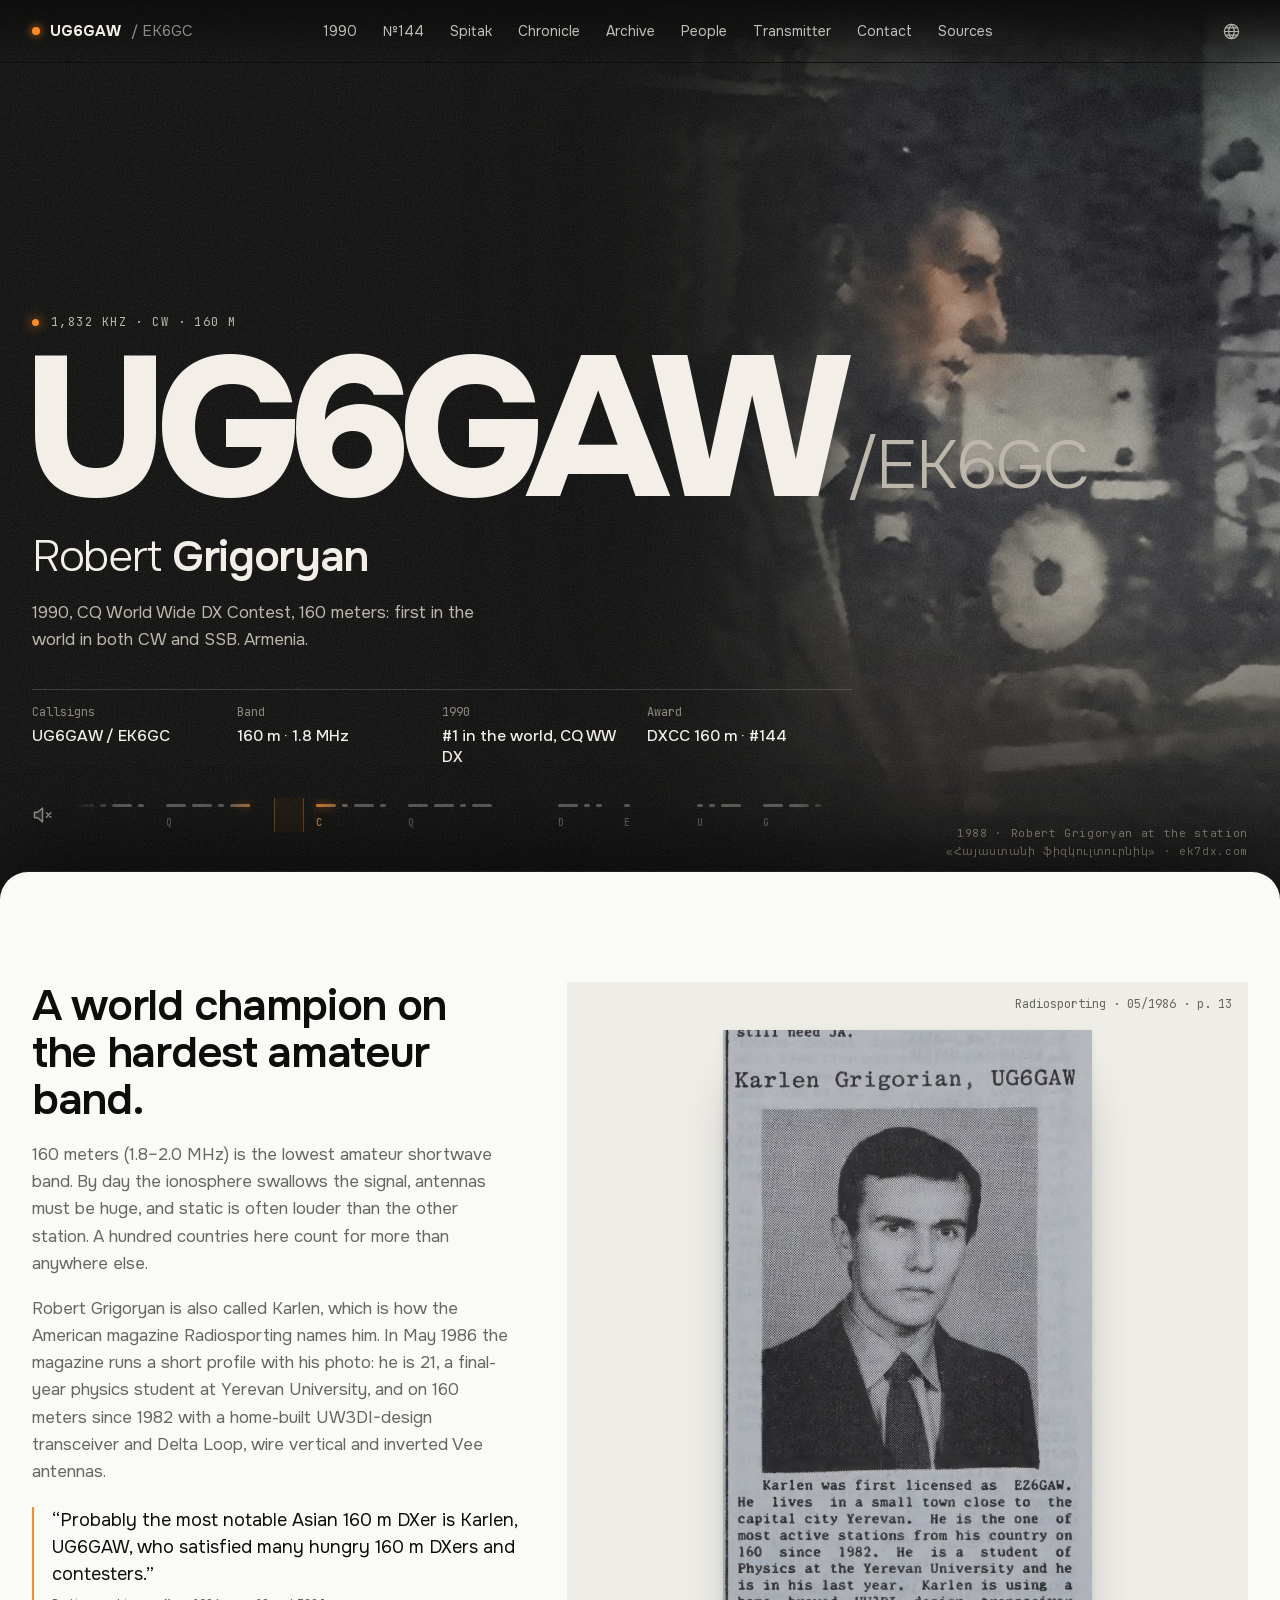
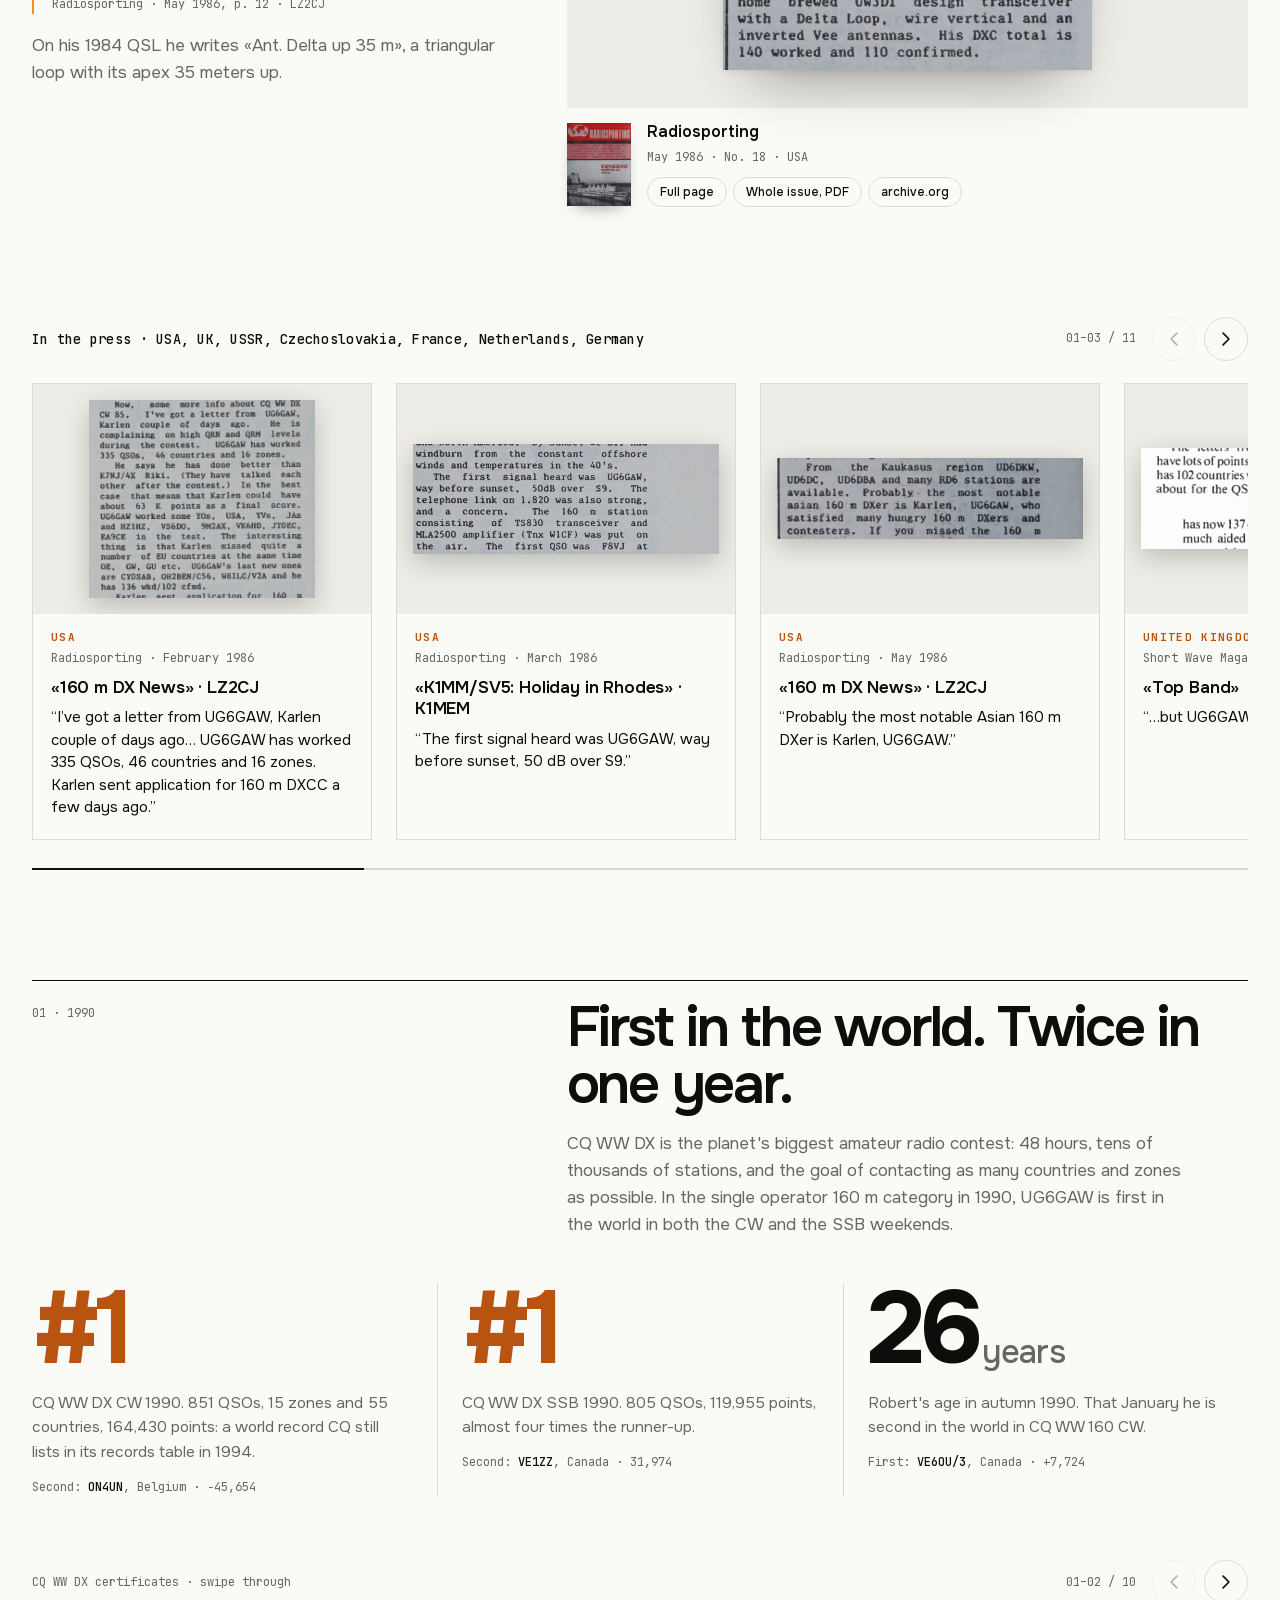
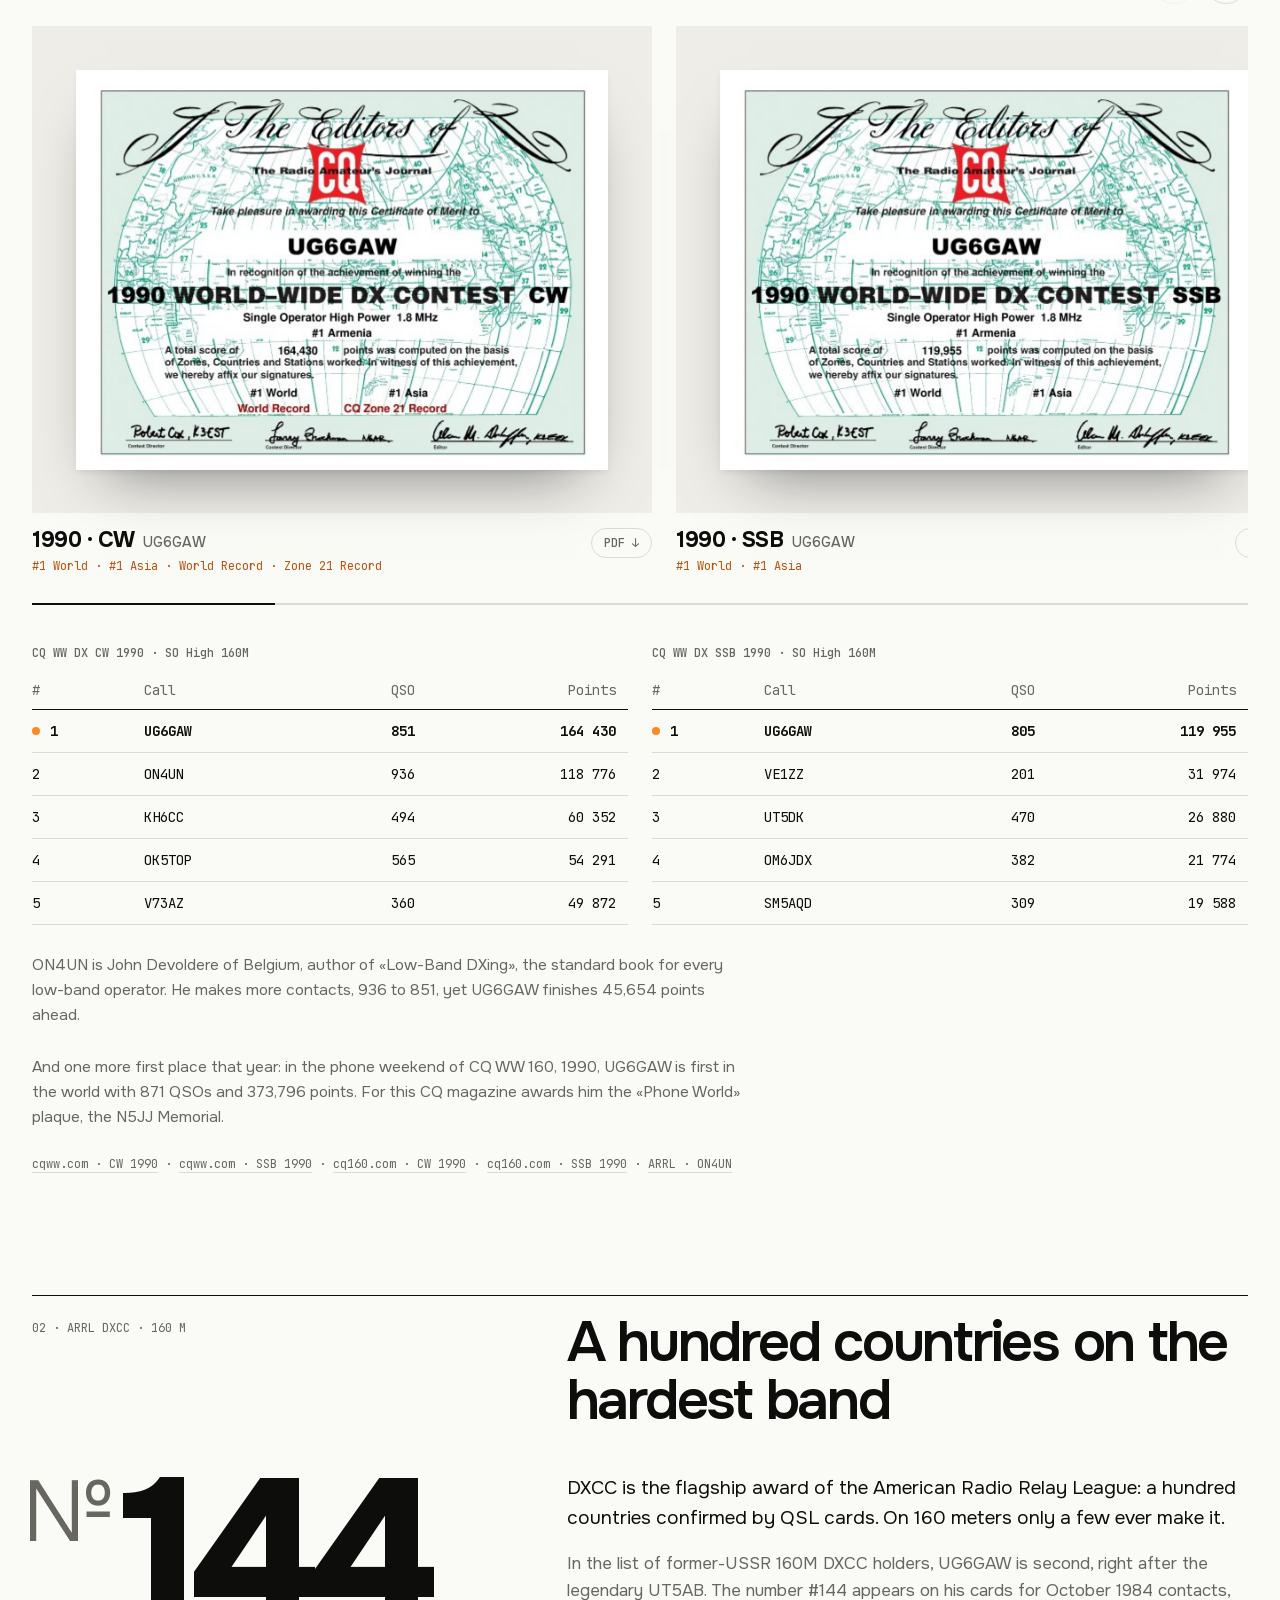
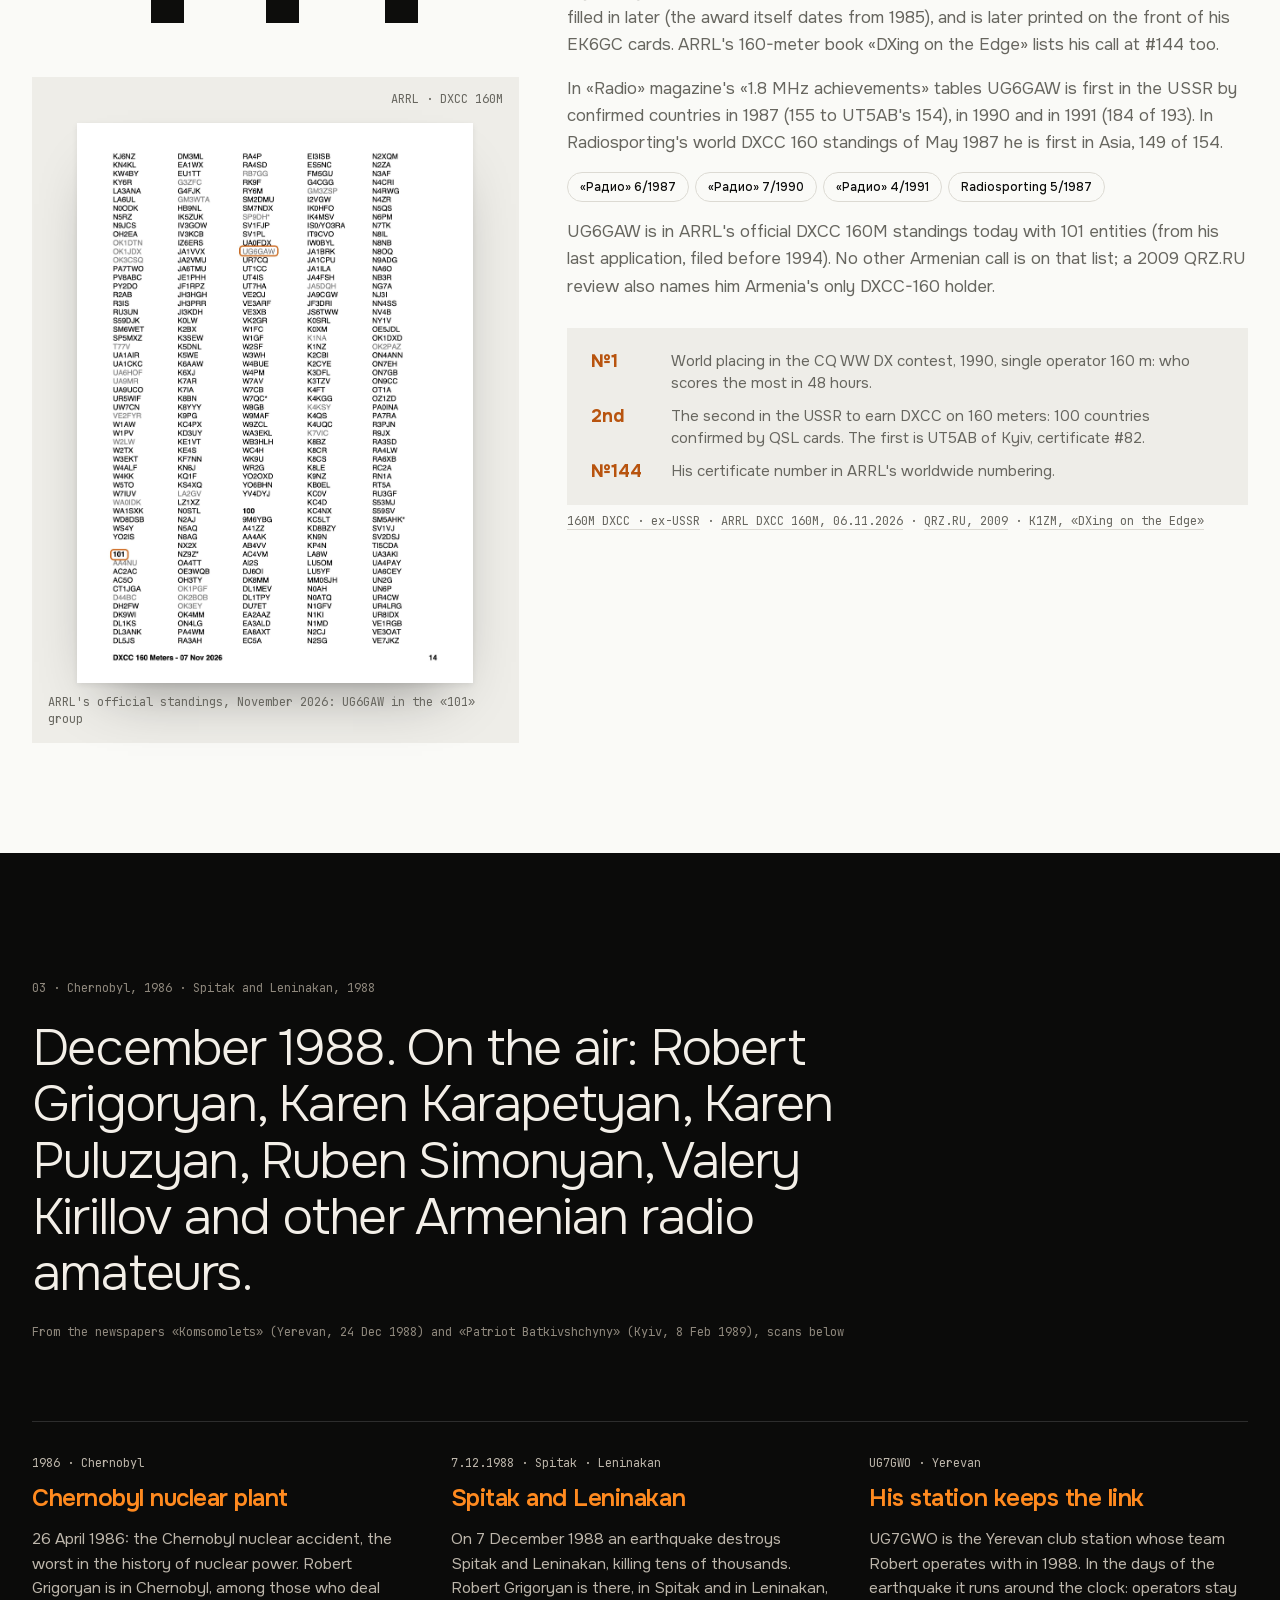
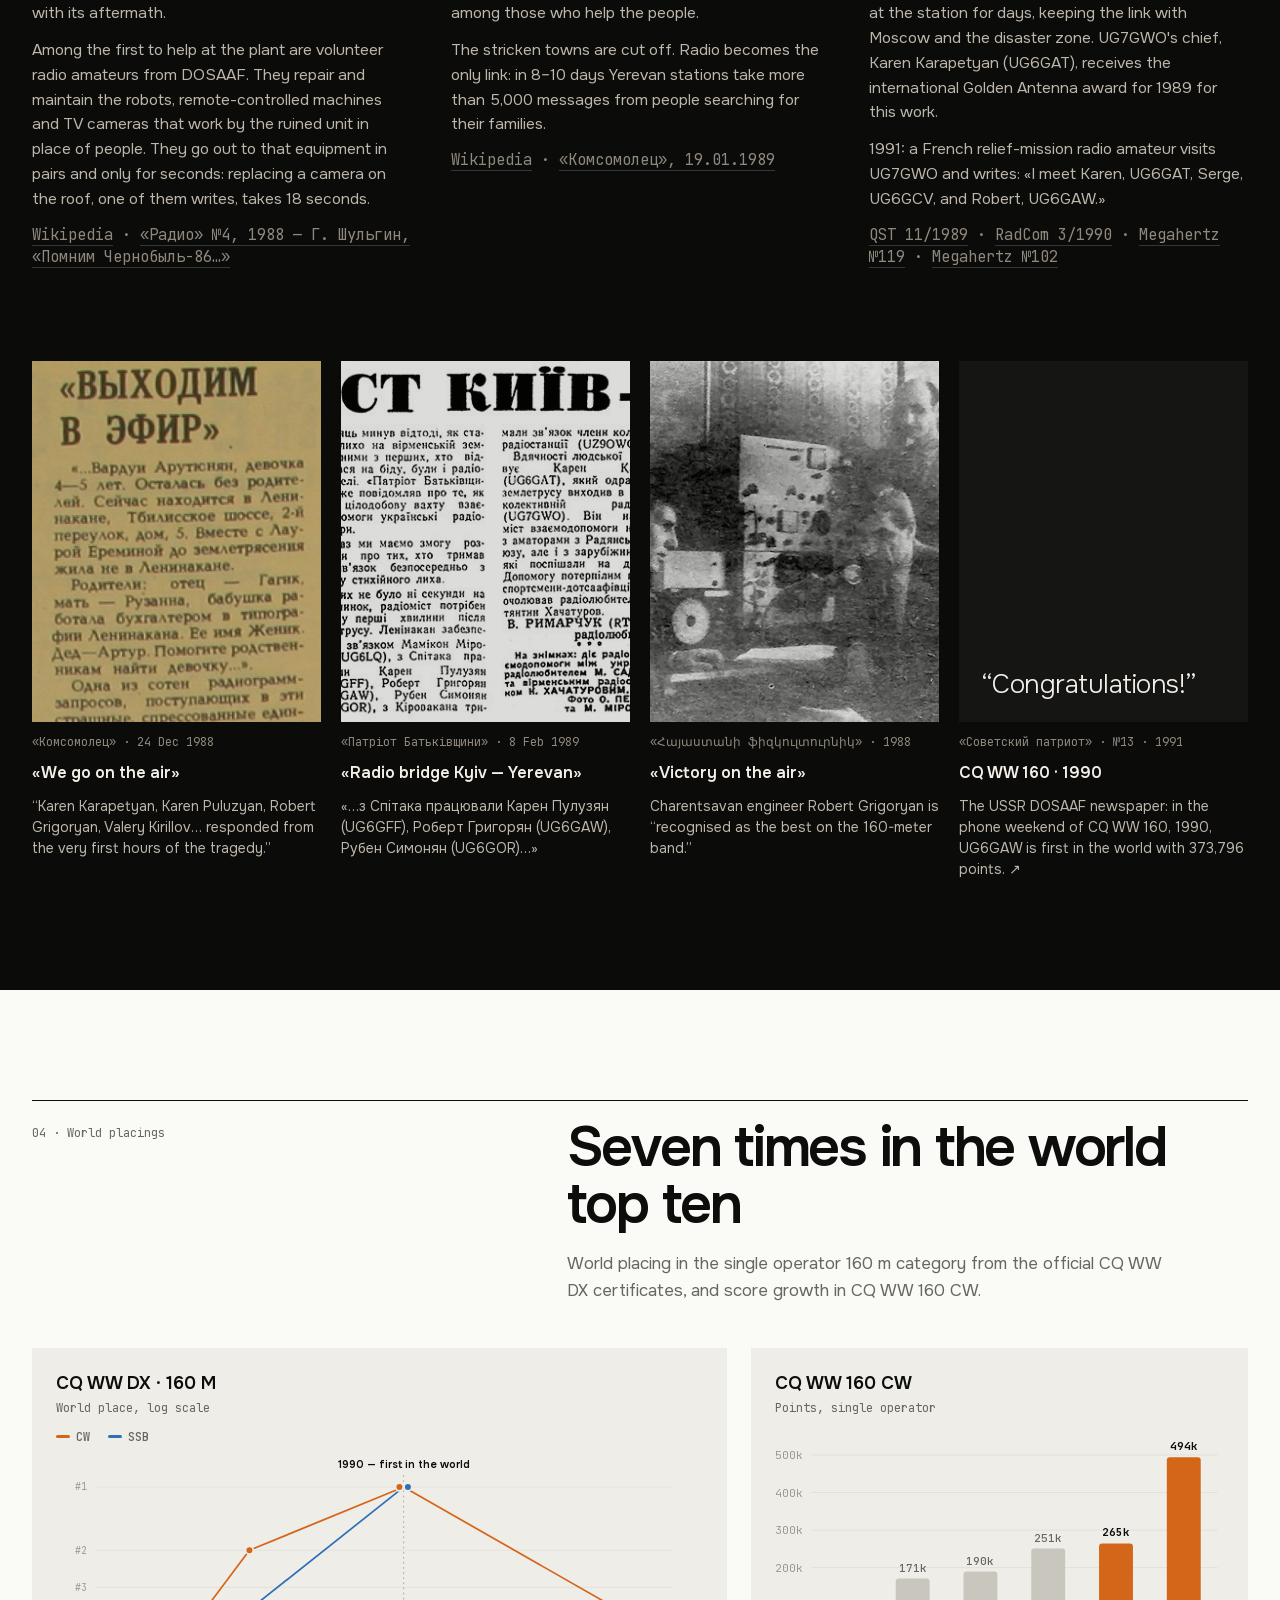
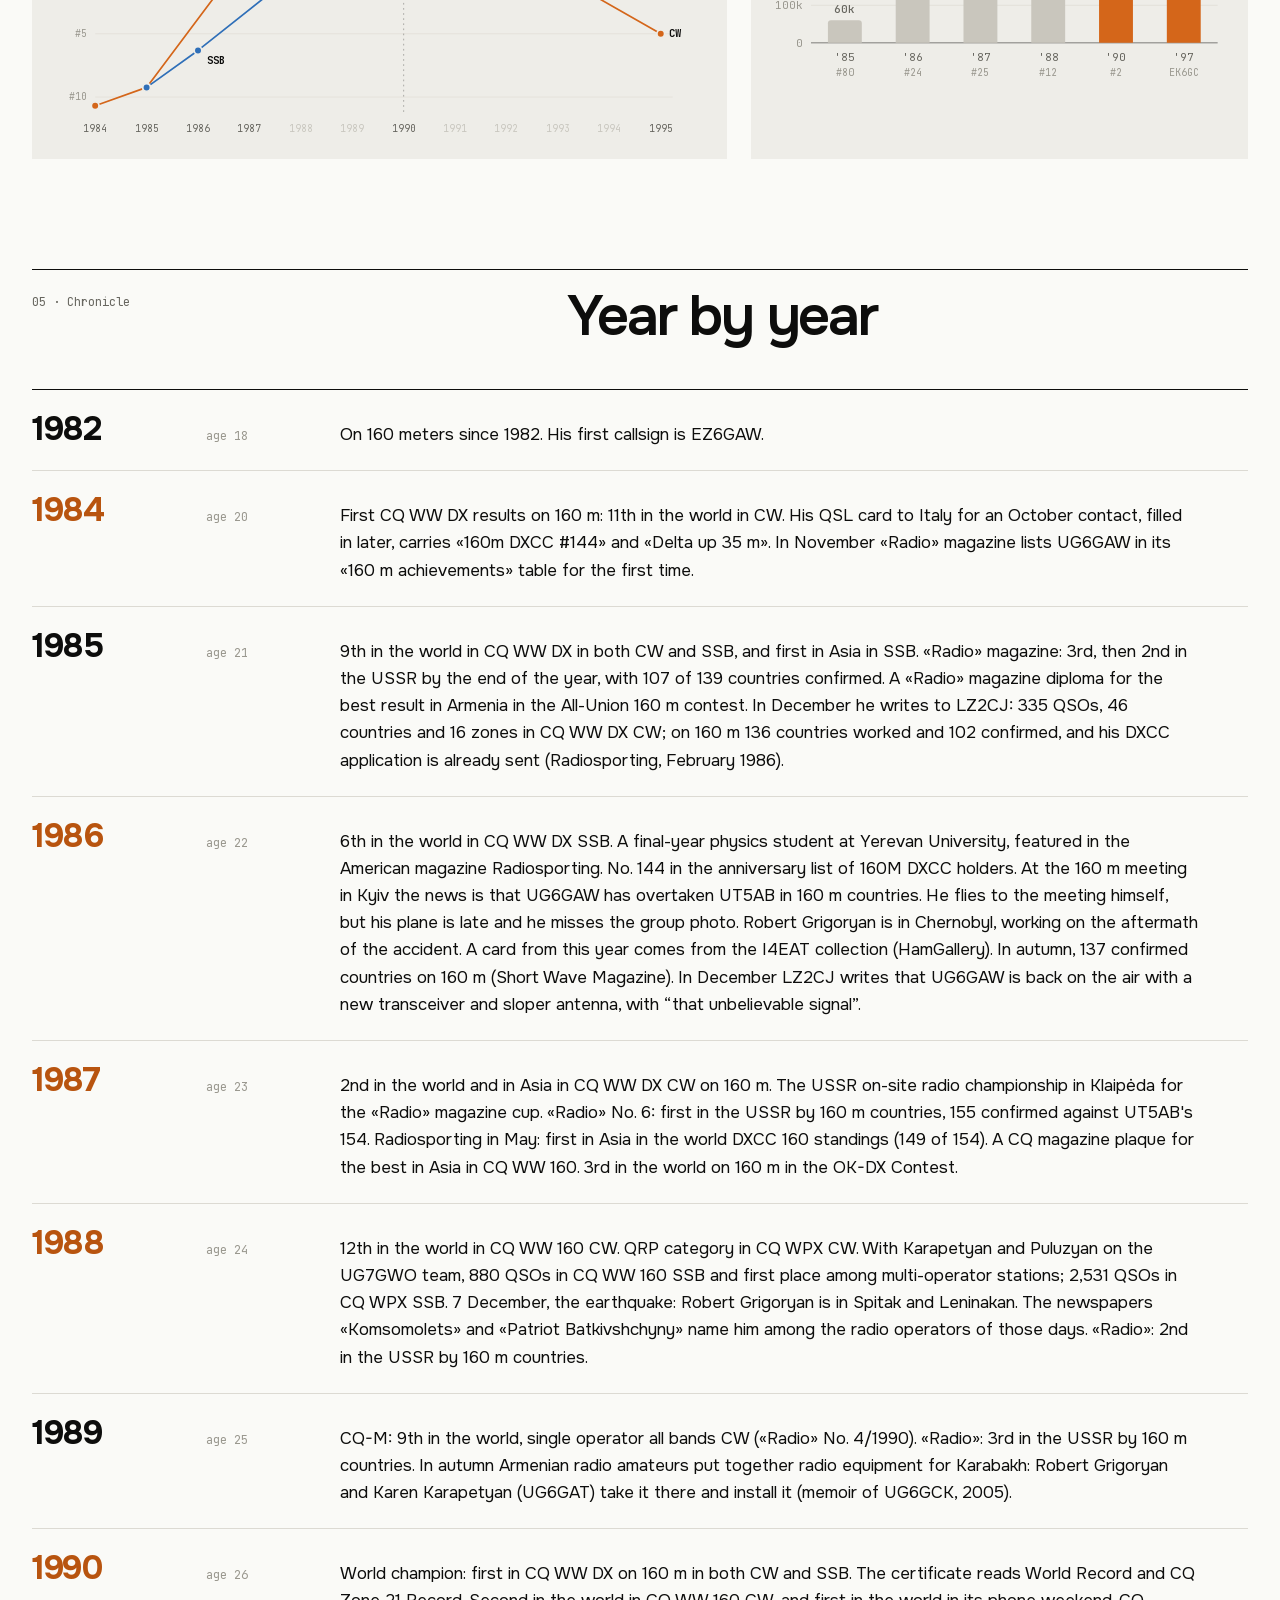
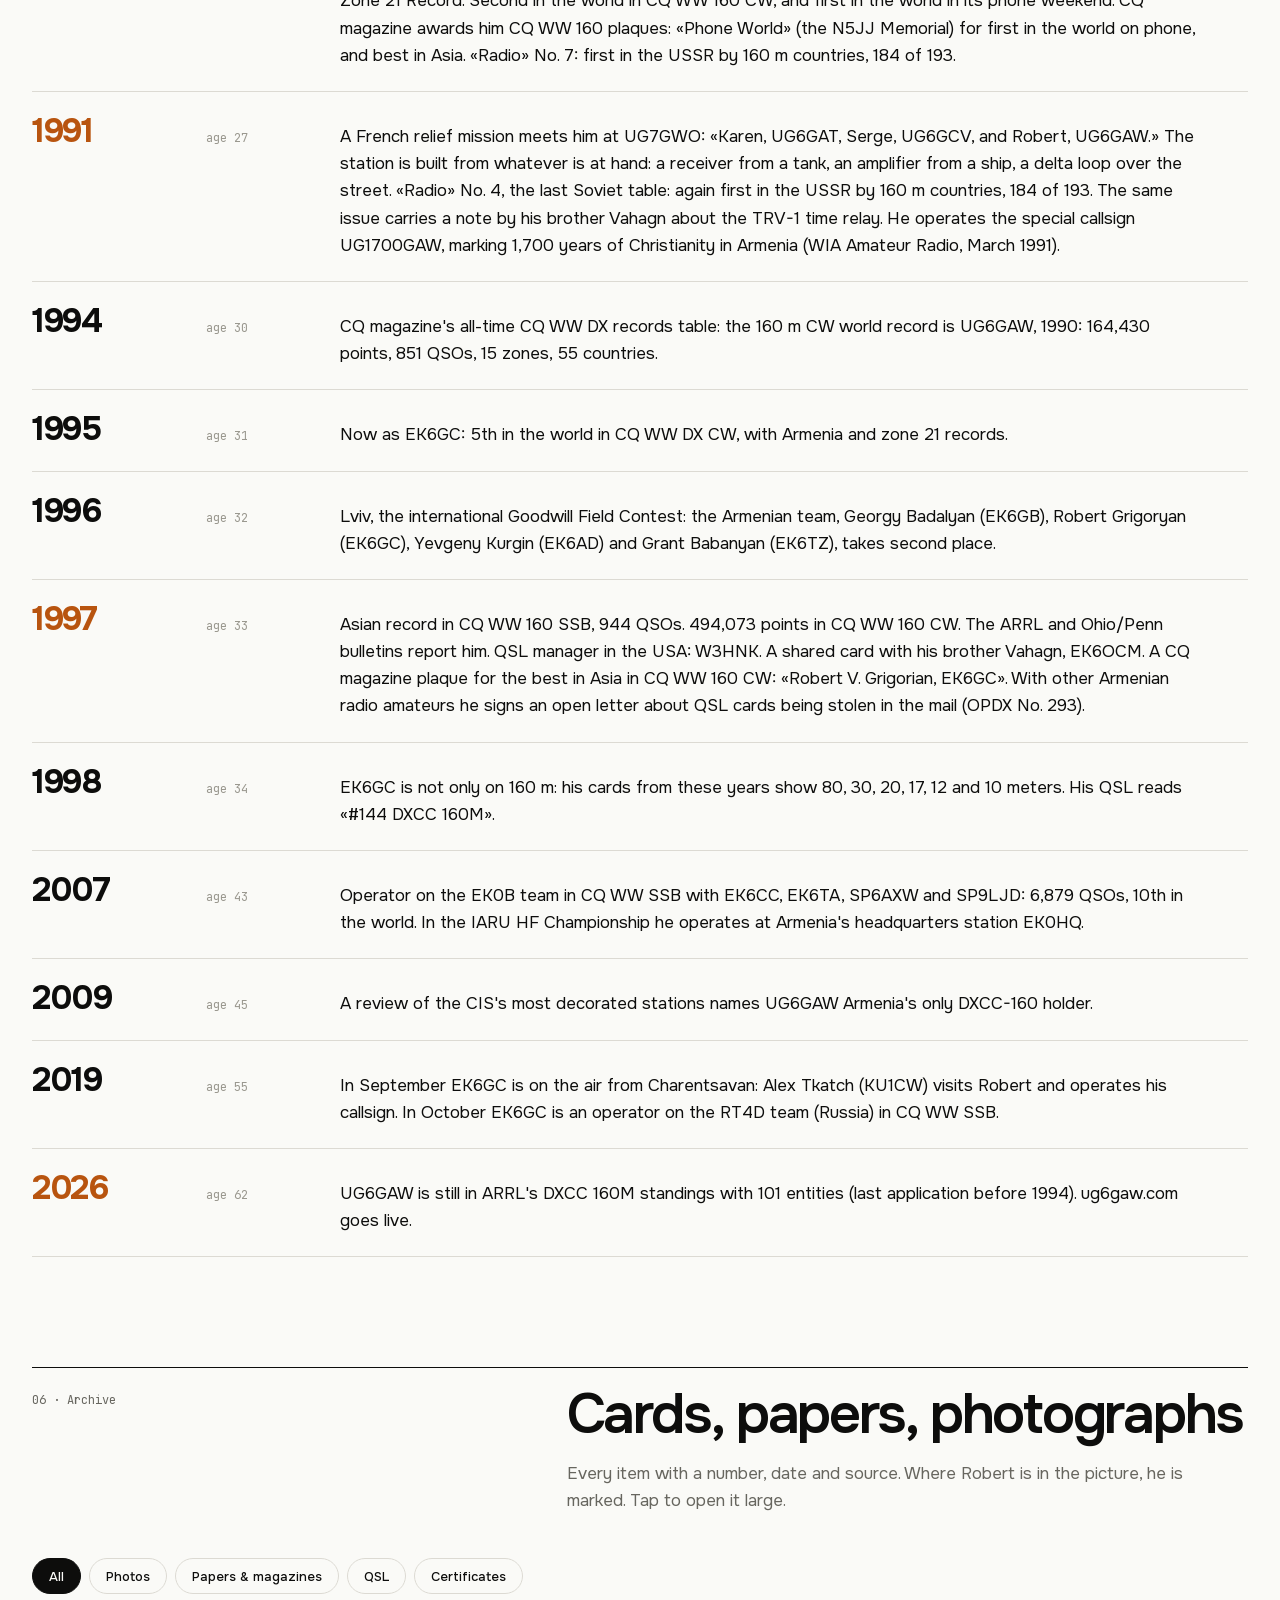
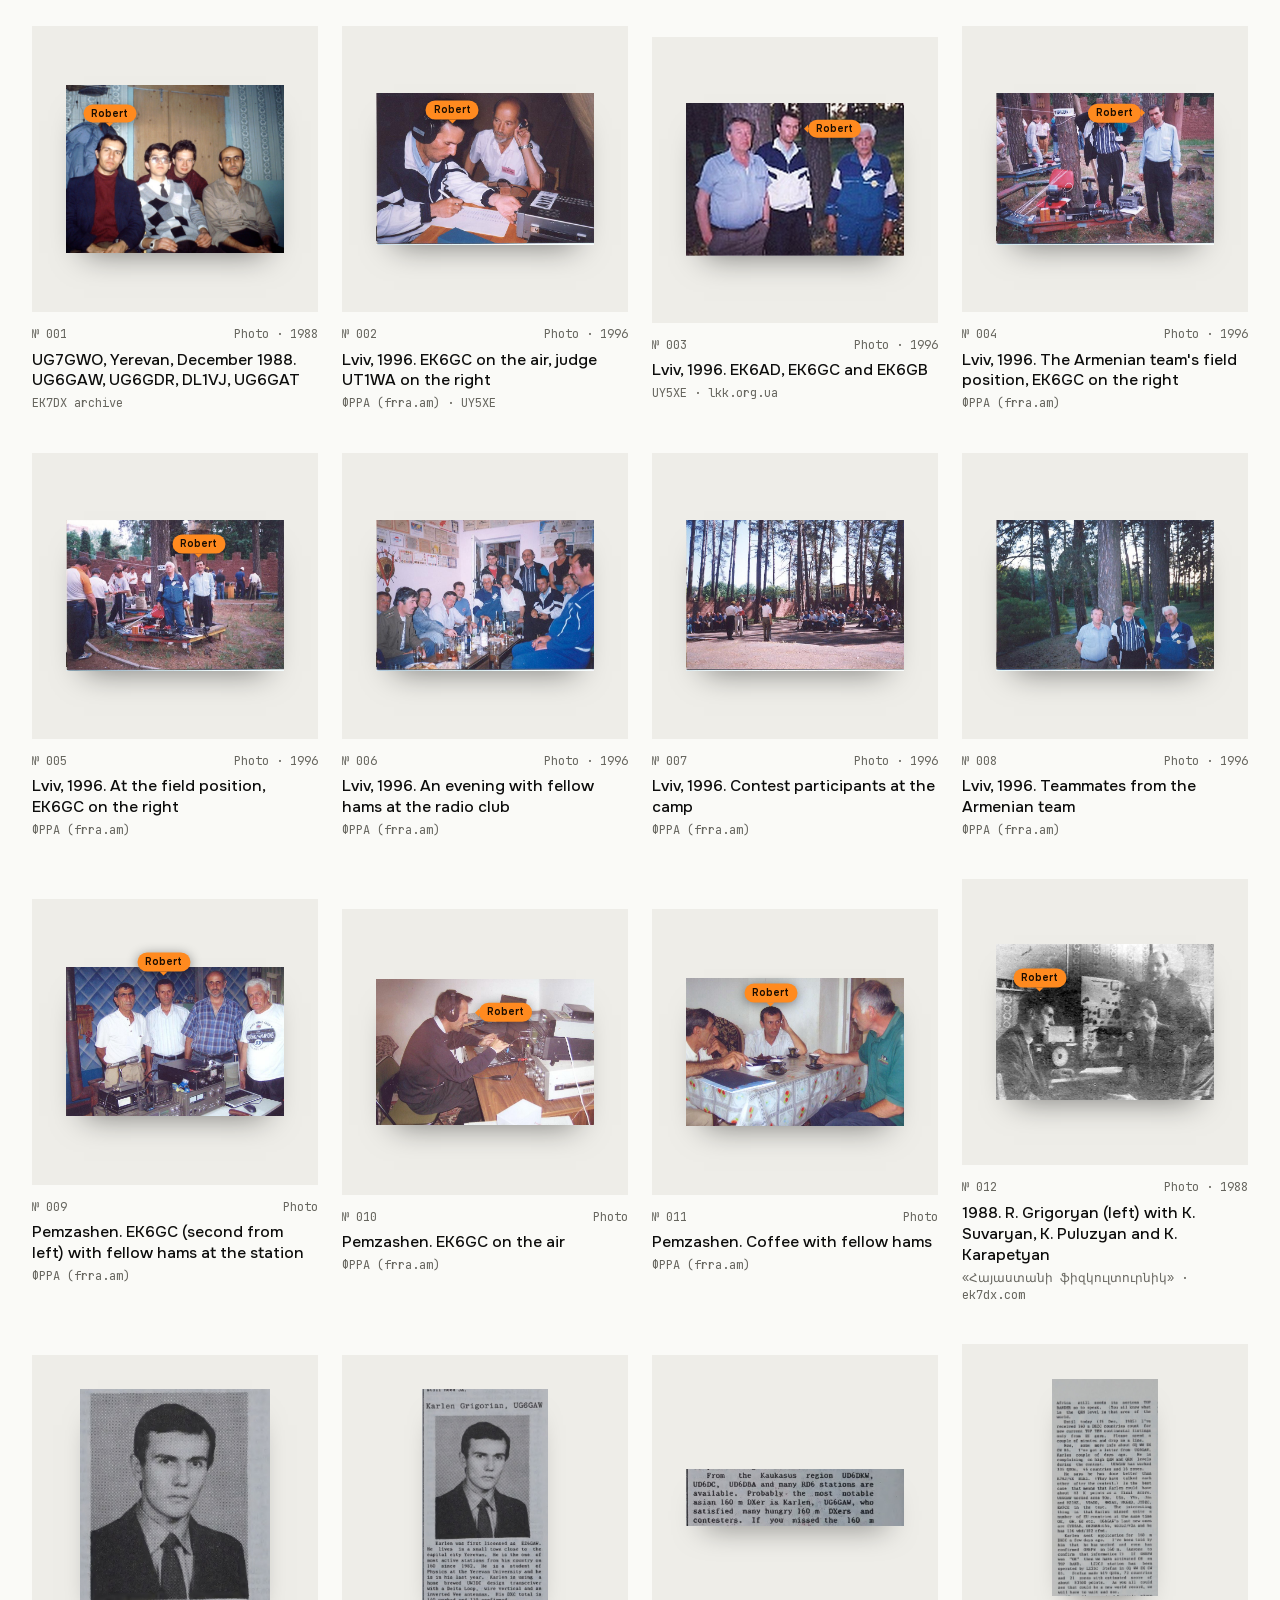
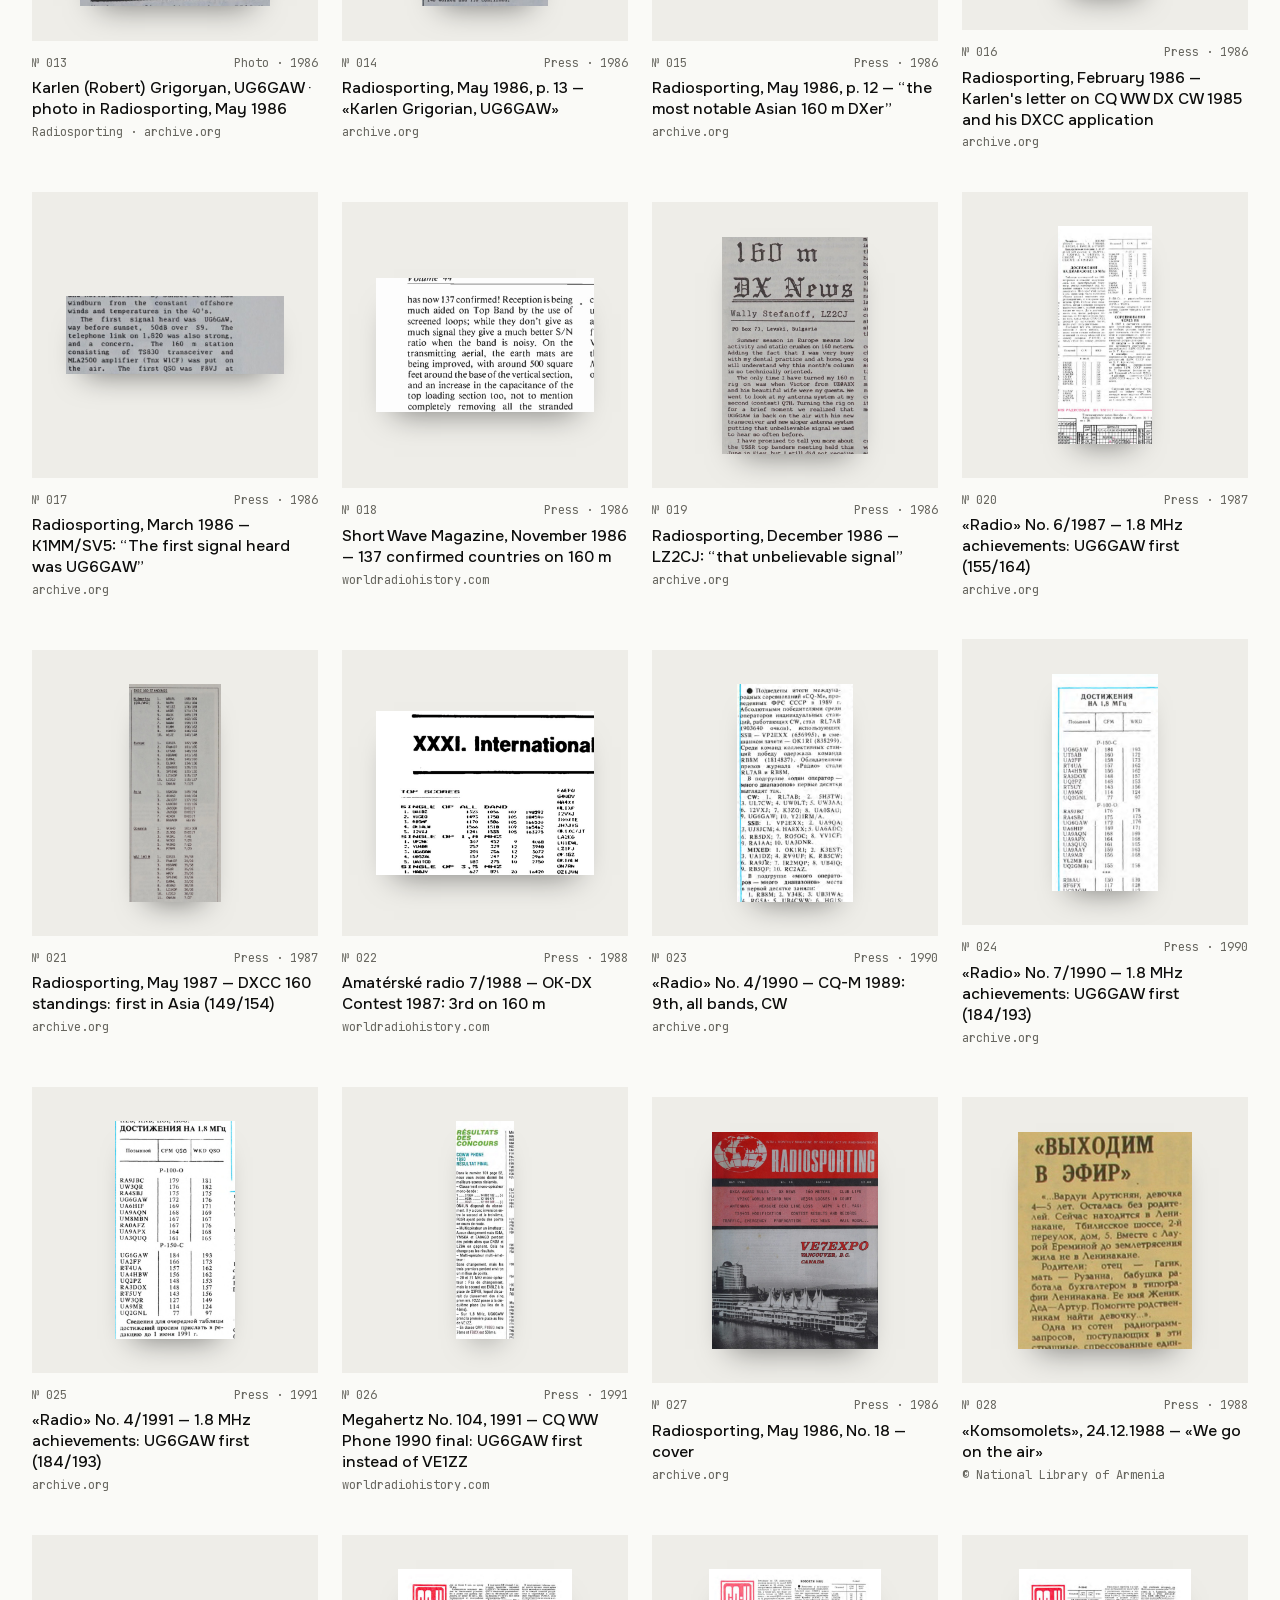
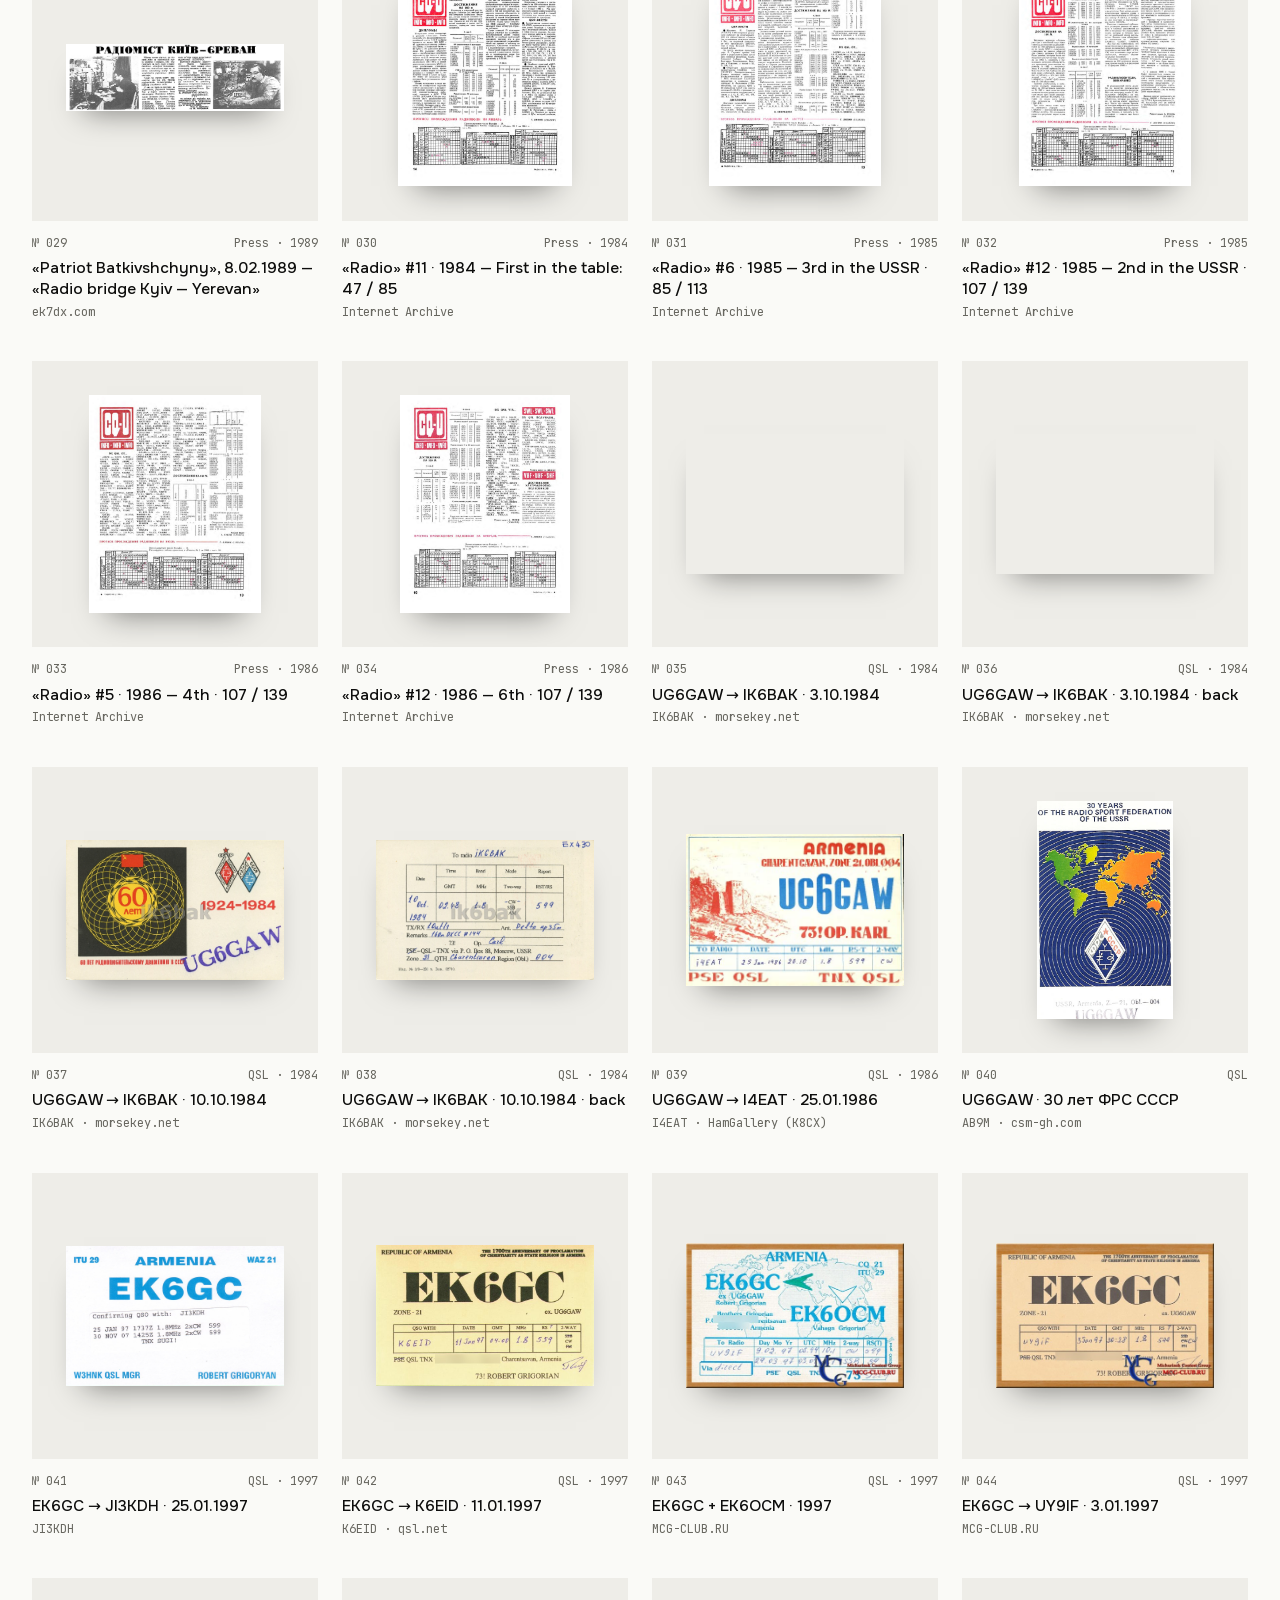
==== commit 3454ad8c: "Update site" ====
--- a/index.html
+++ b/index.html
@@ -393,12 +393,21 @@
 .log .nt{display:block;font:500 12px var(--sans);color:var(--amber-ink);margin-top:3px}
 .log tr.w1 td{font-weight:600}
 
-/* soon */
-.soon{display:grid;grid-template-columns:repeat(3,minmax(0,1fr));gap:24px}
-.soon div{background:var(--plinth);padding:26px 24px 30px}
-.soon b{display:flex;justify-content:space-between;align-items:center;font:600 22px/1.2 var(--sans);letter-spacing:-.02em}
-.soon b small{font:600 11px var(--mono);letter-spacing:.12em;color:var(--amber-ink);border:1px solid currentColor;border-radius:999px;padding:4px 9px}
-.soon p{margin:12px 0 0;color:var(--ink2)}
+/* contact */
+.mail{position:relative;background:var(--plinth);padding:clamp(28px,5vw,64px) clamp(22px,5vw,64px);overflow:hidden}
+.mail::after{content:"";position:absolute;right:-60px;top:-60px;width:260px;height:260px;border-radius:50%;border:1px solid var(--rule);box-shadow:0 0 0 40px rgba(255,255,255,.18),0 0 0 41px var(--rule),0 0 0 90px rgba(255,255,255,.1),0 0 0 91px var(--rule);pointer-events:none}
+.mail .mk{position:relative;z-index:1;display:block;font:500 11px var(--mono);letter-spacing:.14em;text-transform:uppercase;color:var(--ink3)}
+.mail .addr{position:relative;z-index:1;display:inline-block;margin-top:14px;font:600 clamp(30px,6.2vw,76px)/1.05 var(--sans);letter-spacing:-.035em;color:var(--ink);text-decoration:none;word-break:break-all;background:linear-gradient(currentColor,currentColor) 0 100%/0 2px no-repeat;transition:background-size .5s cubic-bezier(.2,.8,.2,1)}
+.mail .addr i{font-style:normal;color:var(--amber);padding:0 .03em}
+@media (hover:hover){.mail .addr:hover{background-size:100% 2px}}
+.mail .mbtns{position:relative;z-index:1;display:flex;flex-wrap:wrap;gap:10px;margin-top:clamp(22px,3vw,34px)}
+.mail .mb{display:inline-flex;align-items:center;gap:9px;height:46px;padding:0 20px;border:1px solid var(--ink);border-radius:999px;background:none;color:var(--ink);font:500 15px var(--sans);text-decoration:none;cursor:pointer;-webkit-appearance:none;appearance:none;-webkit-tap-highlight-color:transparent;transition:background .2s,color .2s}
+.mail .mb svg{width:18px;height:18px;flex:none}
+.mail .mb.pri{background:var(--ink);color:var(--bg)}
+@media (hover:hover){.mail .mb:hover{background:var(--ink);color:var(--bg)}.mail .mb.pri:hover{background:#2a2a27}}
+.mail .mb .t1{display:none}.mail .mb.ok .t0{display:none}.mail .mb.ok .t1{display:inline}
+.mail .mb.ok{border-color:var(--amber-ink);color:var(--amber-ink);background:none}
+.mail .mn{position:relative;z-index:1;margin:22px 0 0;font:400 12px var(--mono);letter-spacing:.06em;color:var(--ink3)}
 
 /* sources */
 ol.sources{columns:2;column-gap:48px;margin:0;padding:0 0 0 22px;font-size:14.5px;color:var(--ink2)}
@@ -506,7 +515,8 @@
   .ppl tr:first-child{border-top:1px solid var(--ink)}
   .ppl td{border:0!important}.ppl td:first-child,.ppl td:nth-child(2){width:auto}
   .ppl td:last-child{grid-column:1/-1;padding-top:0}
-  .soon{grid-template-columns:minmax(0,1fr)}
+  .mail .mb{flex:1 1 auto;justify-content:center}
+  .mail::after{right:-150px;top:-150px}
   ol.sources{columns:1}
   .band{padding:84px 0 80px}
   .sec{padding-bottom:84px}
@@ -549,6 +559,7 @@
     <a href="#archive"><span class="l-ru">Архив</span><span class="l-en">Archive</span><span class="l-hy">Արխիվ</span></a>
     <a href="#people"><span class="l-ru">Люди</span><span class="l-en">People</span><span class="l-hy">Մարդիկ</span></a>
     <a href="#tx"><span class="l-ru">Передатчик</span><span class="l-en">Transmitter</span><span class="l-hy">Հաղորդիչ</span></a>
+    <a href="#contact"><span class="l-ru">Связь</span><span class="l-en">Contact</span><span class="l-hy">Կապ</span></a>
     <a href="#sources"><span class="l-ru">Источники</span><span class="l-en">Sources</span><span class="l-hy">Աղբյուրներ</span></a>
   </nav>
   <div class="hr">
@@ -794,15 +805,18 @@
     </table></div>
   </section>
 
-  <section class="sec rv" id="soon">
-    <div class="sh"><span class="m">09 · <span class="l-ru">Скоро</span><span class="l-en">Coming soon</span><span class="l-hy">Շուտով</span></span><div>
-      <h2><span class="l-ru">Эфир продолжается</span><span class="l-en">Still on the air</span><span class="l-hy">Մինչ օրս եթերում</span></h2>
-      <p><span class="l-ru">Сайт растёт: скоро здесь будет место, где друзья по эфиру со всего мира смогут оставить слово и держать связь.</span><span class="l-en">The site keeps growing: soon there will be a place where friends from the air all over the world can leave a word and stay in touch.</span><span class="l-hy">Կայքը շարունակում է աճել. շուտով այստեղ կլինի մի անկյուն, որտեղ եթերային ընկերներն ամբողջ աշխարհից կկարողանան թողնել իրենց խոսքը և կապ պահել։</span></p>
+  <section class="sec rv" id="contact">
+    <div class="sh"><span class="m">09 · <span class="l-ru">Связь</span><span class="l-en">Contact</span><span class="l-hy">Կապ</span></span><div>
+      <h2><span class="l-ru">Написать Роберту</span><span class="l-en">Write to Robert</span><span class="l-hy">Գրել Ռոբերտին</span></h2>
+      <p><span class="l-ru">Друзья по эфиру, коллеги, все, с кем он когда-то провёл связь, — письма приходят Роберту лично.</span><span class="l-en">Friends from the air, fellow contesters, anyone who has ever worked him: letters go straight to Robert.</span><span class="l-hy">Եթերային ընկերներ, գործընկերներ, բոլոր նրանք, ովքեր երբևէ կապ են ունեցել նրա հետ․ նամակները հասնում են անմիջապես Ռոբերտին։</span></p>
     </div></div>
-    <div class="soon">
-      <div><b><span><span class="l-ru">Форум</span><span class="l-en">Forum</span><span class="l-hy">Ֆորում</span></span><small>SOON</small></b><p><span class="l-ru">160 метров, соревнования, встречи, воспоминания.</span><span class="l-en">160 meters, contests, meetings, memories.</span><span class="l-hy">160 մետր, մրցումներ, հանդիպումներ, հուշեր։</span></p></div>
-      <div><b><span><span class="l-ru">Гостевая книга</span><span class="l-en">Guestbook</span><span class="l-hy">Հյուրերի գիրք</span></span><small>SOON</small></b><p><span class="l-ru">Слово от тех, кто проводил с ним связи.</span><span class="l-en">A word from those who worked him.</span><span class="l-hy">Խոսք նրանցից, ովքեր եթերում կապ են ունեցել նրա հետ։</span></p></div>
-      <div><b><span>@ug6gaw.com</span><small>SOON</small></b><p><span class="l-ru">Почта для писем и QSL.</span><span class="l-en">Mail for letters and QSLs.</span><span class="l-hy">Փոստ՝ նամակների և QSL-ների համար։</span></p></div>
+    <div class="mail">
+      <span class="mk m">E-mail · EK6GC</span>
+      <a class="addr" id="maddr" href="#contact"><span>robert</span><i>@</i><span>ek6gc.com</span></a>
+      <div class="mbtns">
+        <a class="mb pri" id="mwrite" href="#contact"><svg viewBox="0 0 24 24" fill="none" stroke="currentColor" stroke-width="1.6" stroke-linecap="round" stroke-linejoin="round"><rect x="3" y="5" width="18" height="14" rx="2"/><path d="M3.5 6.5l8.5 6.5 8.5-6.5"/></svg><span class="l-ru">Написать письмо</span><span class="l-en">Write an email</span><span class="l-hy">Գրել նամակ</span></a>
+        <button type="button" class="mb" id="mcopy"><svg viewBox="0 0 24 24" fill="none" stroke="currentColor" stroke-width="1.6" stroke-linecap="round" stroke-linejoin="round"><rect x="8.5" y="8.5" width="11" height="11" rx="2"/><path d="M15.5 8.5V6a1.5 1.5 0 0 0-1.5-1.5H6A1.5 1.5 0 0 0 4.5 6v8A1.5 1.5 0 0 0 6 15.5h2.5"/></svg><span class="t0"><span class="l-ru">Скопировать адрес</span><span class="l-en">Copy address</span><span class="l-hy">Պատճենել հասցեն</span></span><span class="t1"><span class="l-ru">Скопировано</span><span class="l-en">Copied</span><span class="l-hy">Պատճենված է</span></span></button>
+      </div>
     </div>
   </section>
 
@@ -1060,6 +1074,11 @@
   (function(){var b=$('#totop'),pend=false;function u(){pend=false;b.classList.toggle('on',scrollY>Math.max(innerHeight*1.1,hero.offsetHeight))}
     addEventListener('scroll',function(){if(!pend){pend=true;requestAnimationFrame(u)}},{passive:true});u();
     b.addEventListener('click',function(){scrollTo({top:0,behavior:RM?'auto':'smooth'})})})();
+  (function(){var u='robert',d='ek6gc.com',a=u+'@'+d,w=$('#mwrite'),c=$('#mcopy'),ad=$('#maddr');if(!w)return;
+    w.href=ad.href='mailto:'+a+'?subject='+encodeURIComponent('UG6GAW / EK6GC');
+    c.addEventListener('click',function(){function ok(){c.classList.add('ok');setTimeout(function(){c.classList.remove('ok')},1800)}
+      if(navigator.clipboard&&navigator.clipboard.writeText)navigator.clipboard.writeText(a).then(ok,ok);
+      else{var t=document.createElement('textarea');t.value=a;document.body.appendChild(t);t.select();try{document.execCommand('copy')}catch(e){}t.remove();ok()}})})();
   function setFull(v){try{if(v)localStorage.setItem('ug6gaw-full','1');else localStorage.removeItem('ug6gaw-full')}catch(e){}location.reload()}
   $('#fullbtn').addEventListener('click',function(){setFull(true)});$('#mobbtn').addEventListener('click',function(){setFull(false)});
   function menu(o){sh.classList.toggle('open',o);sh.setAttribute('aria-hidden',!o);mb.setAttribute('aria-expanded',o);document.body.classList.toggle('locked',o);onScroll()}
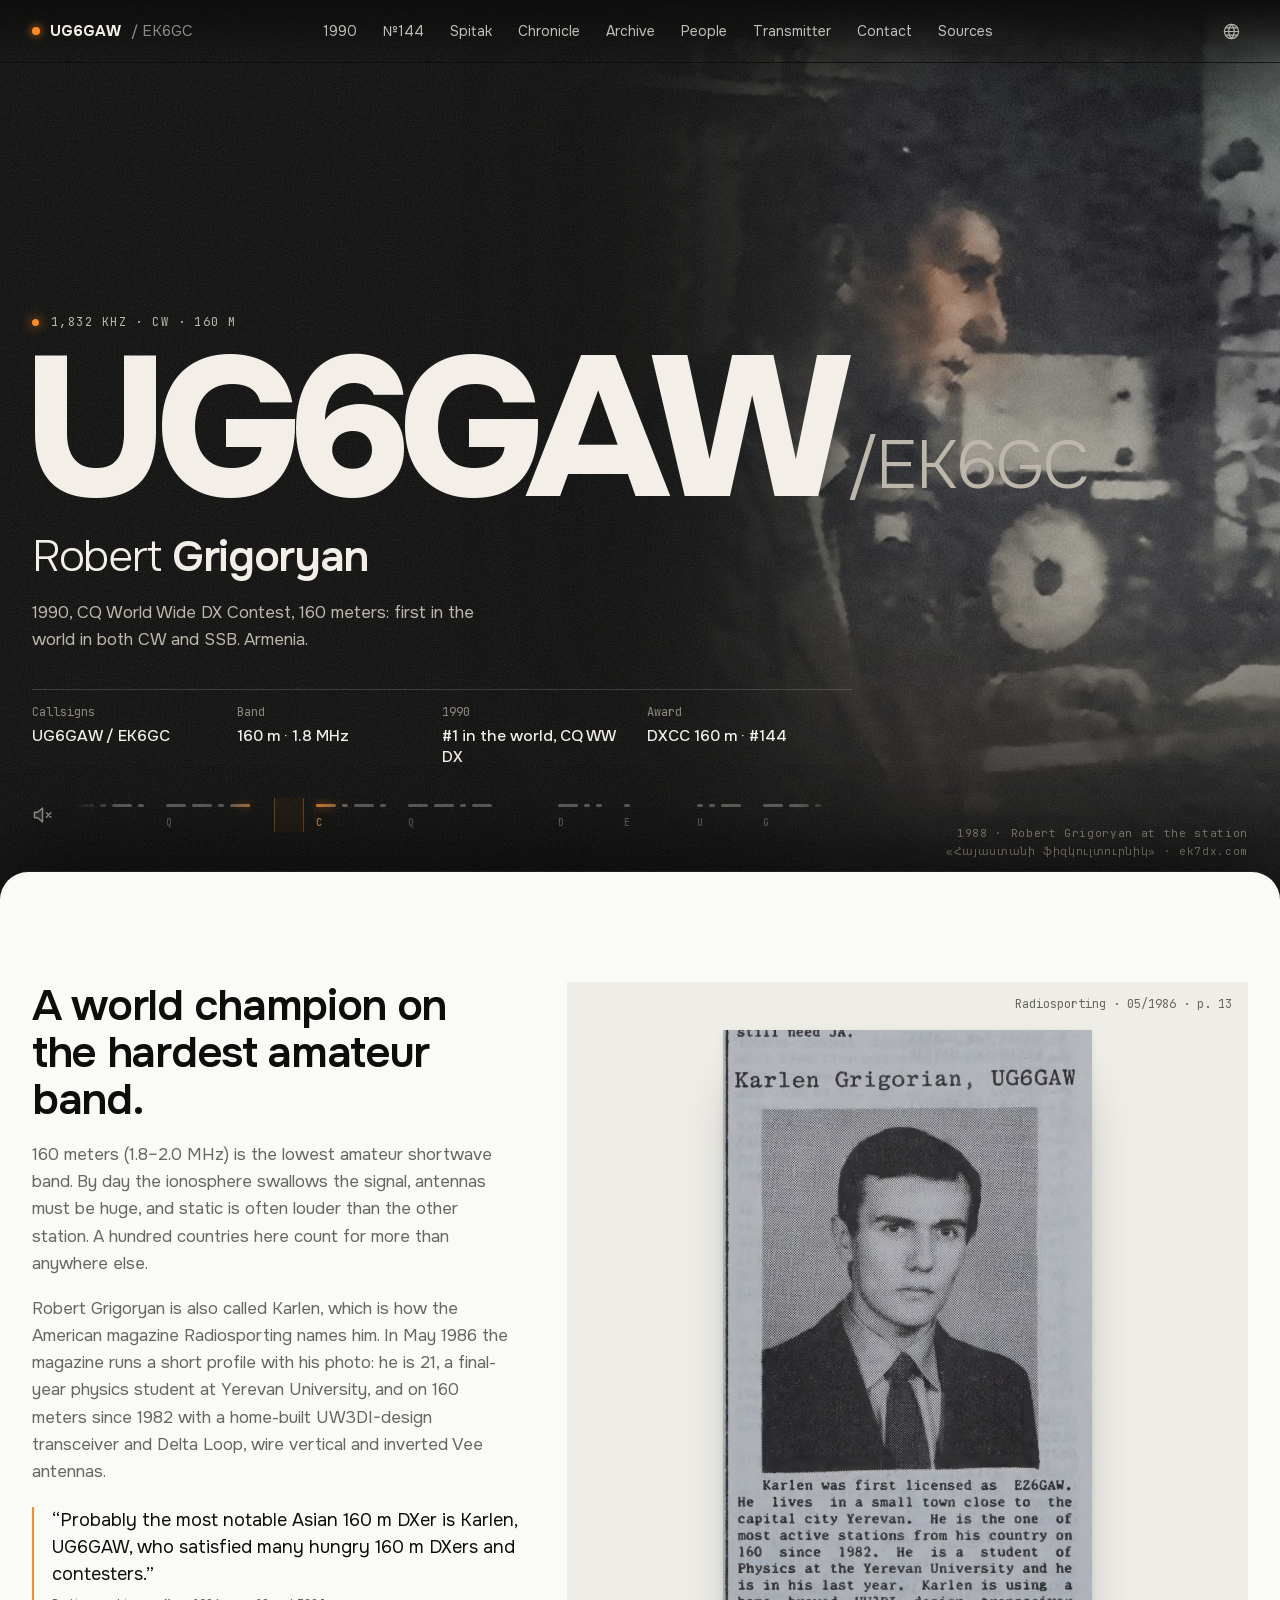
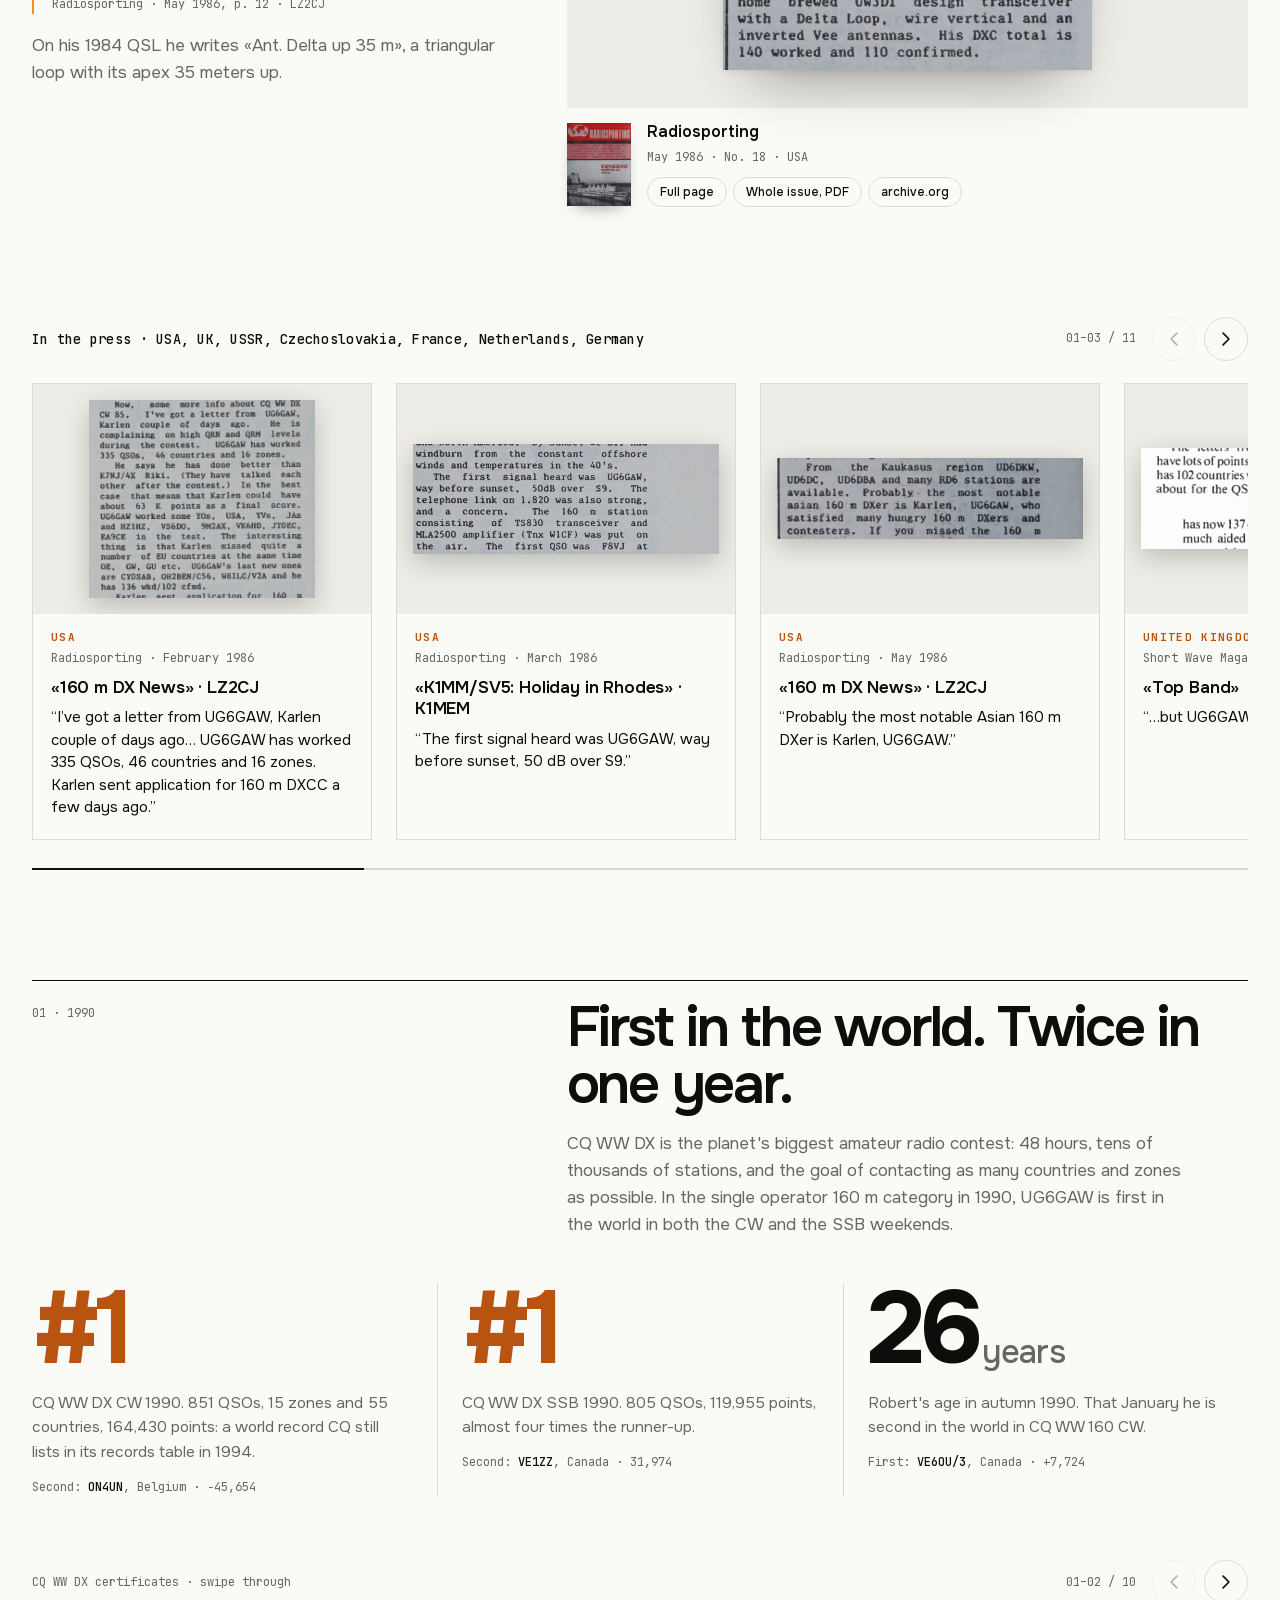
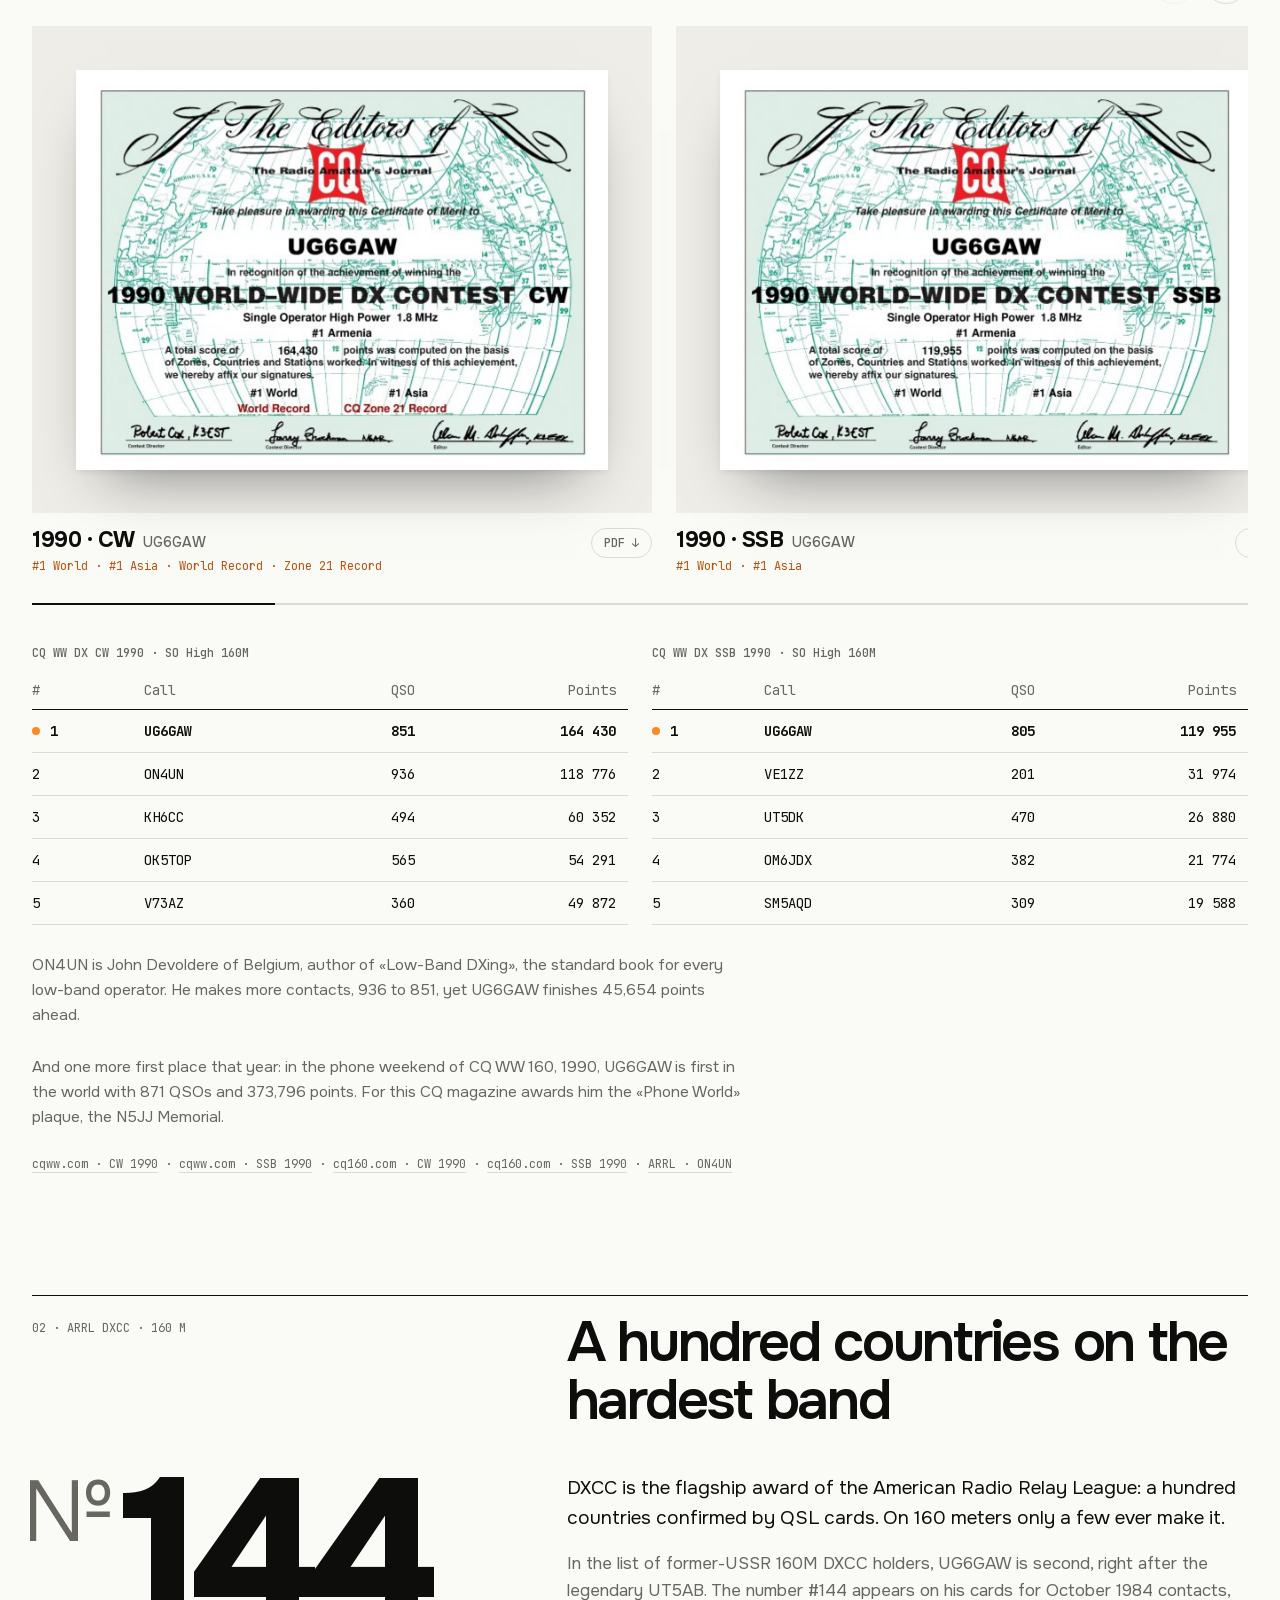
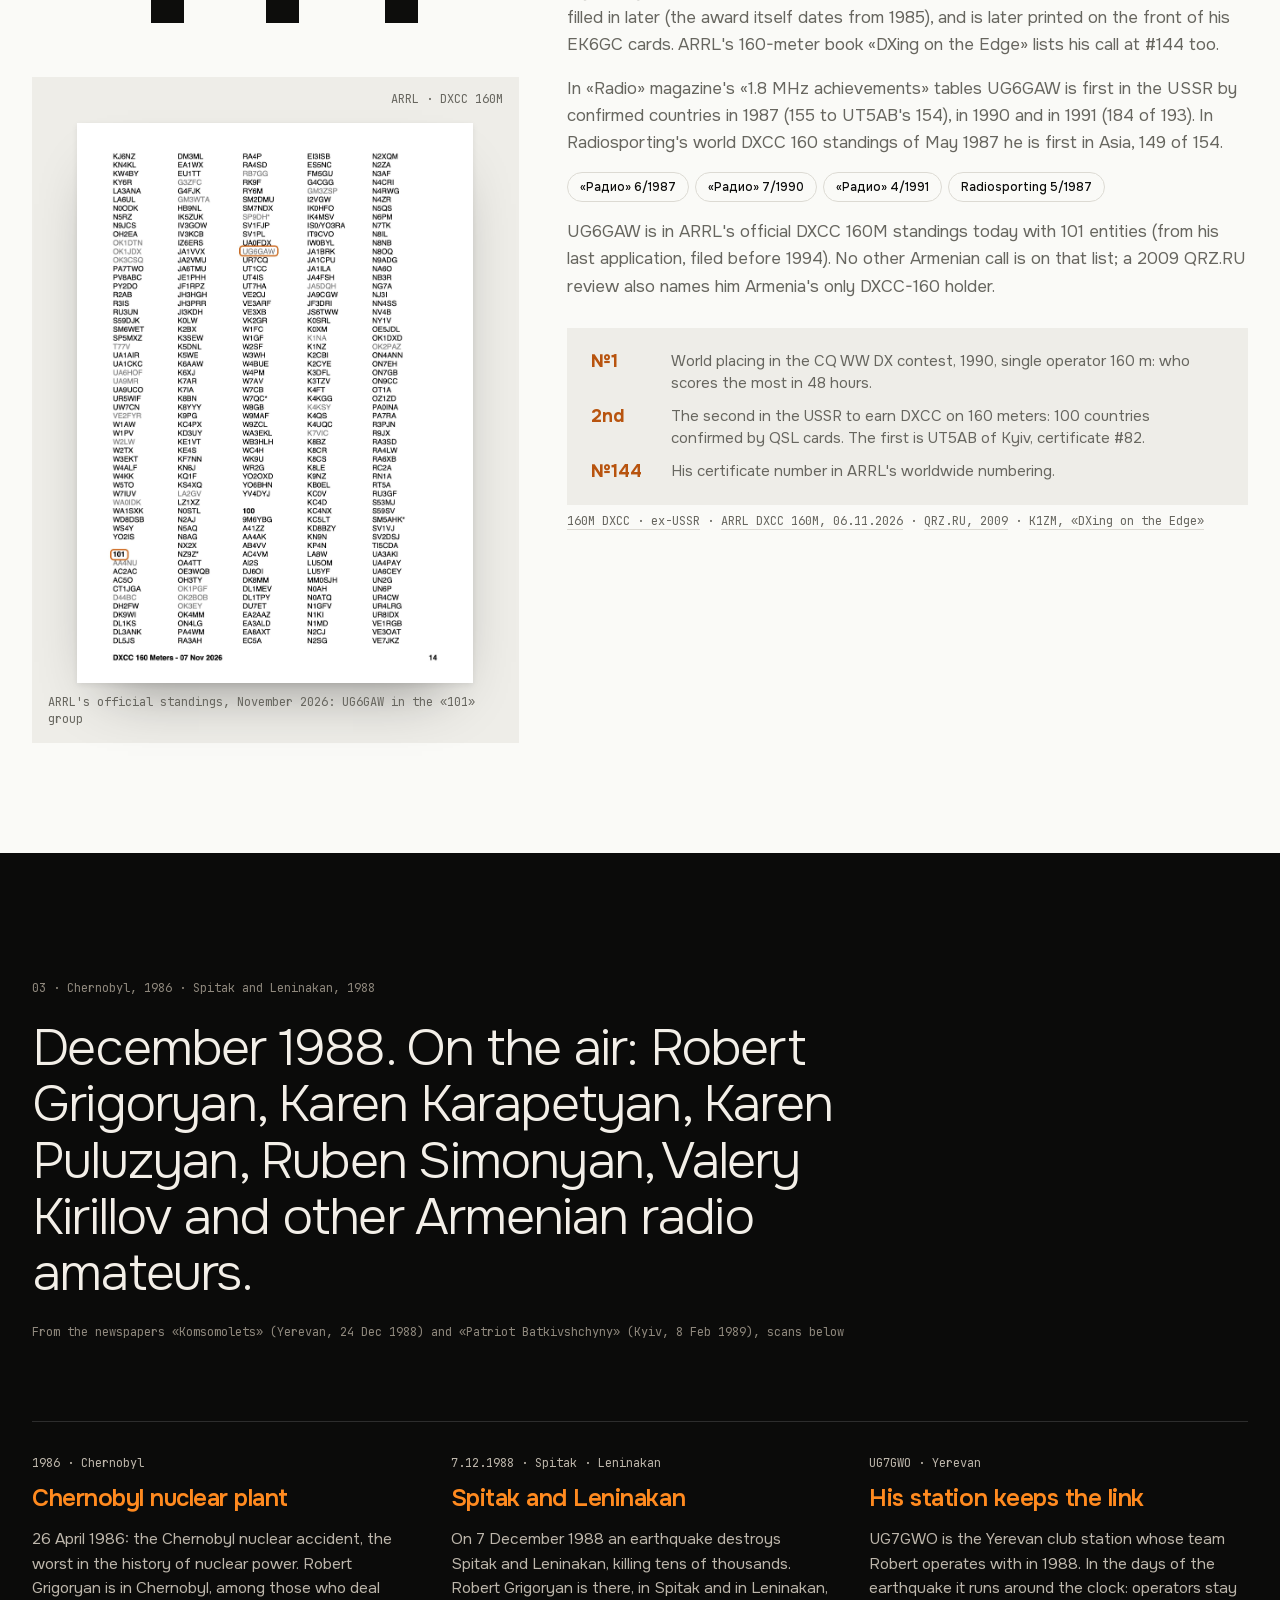
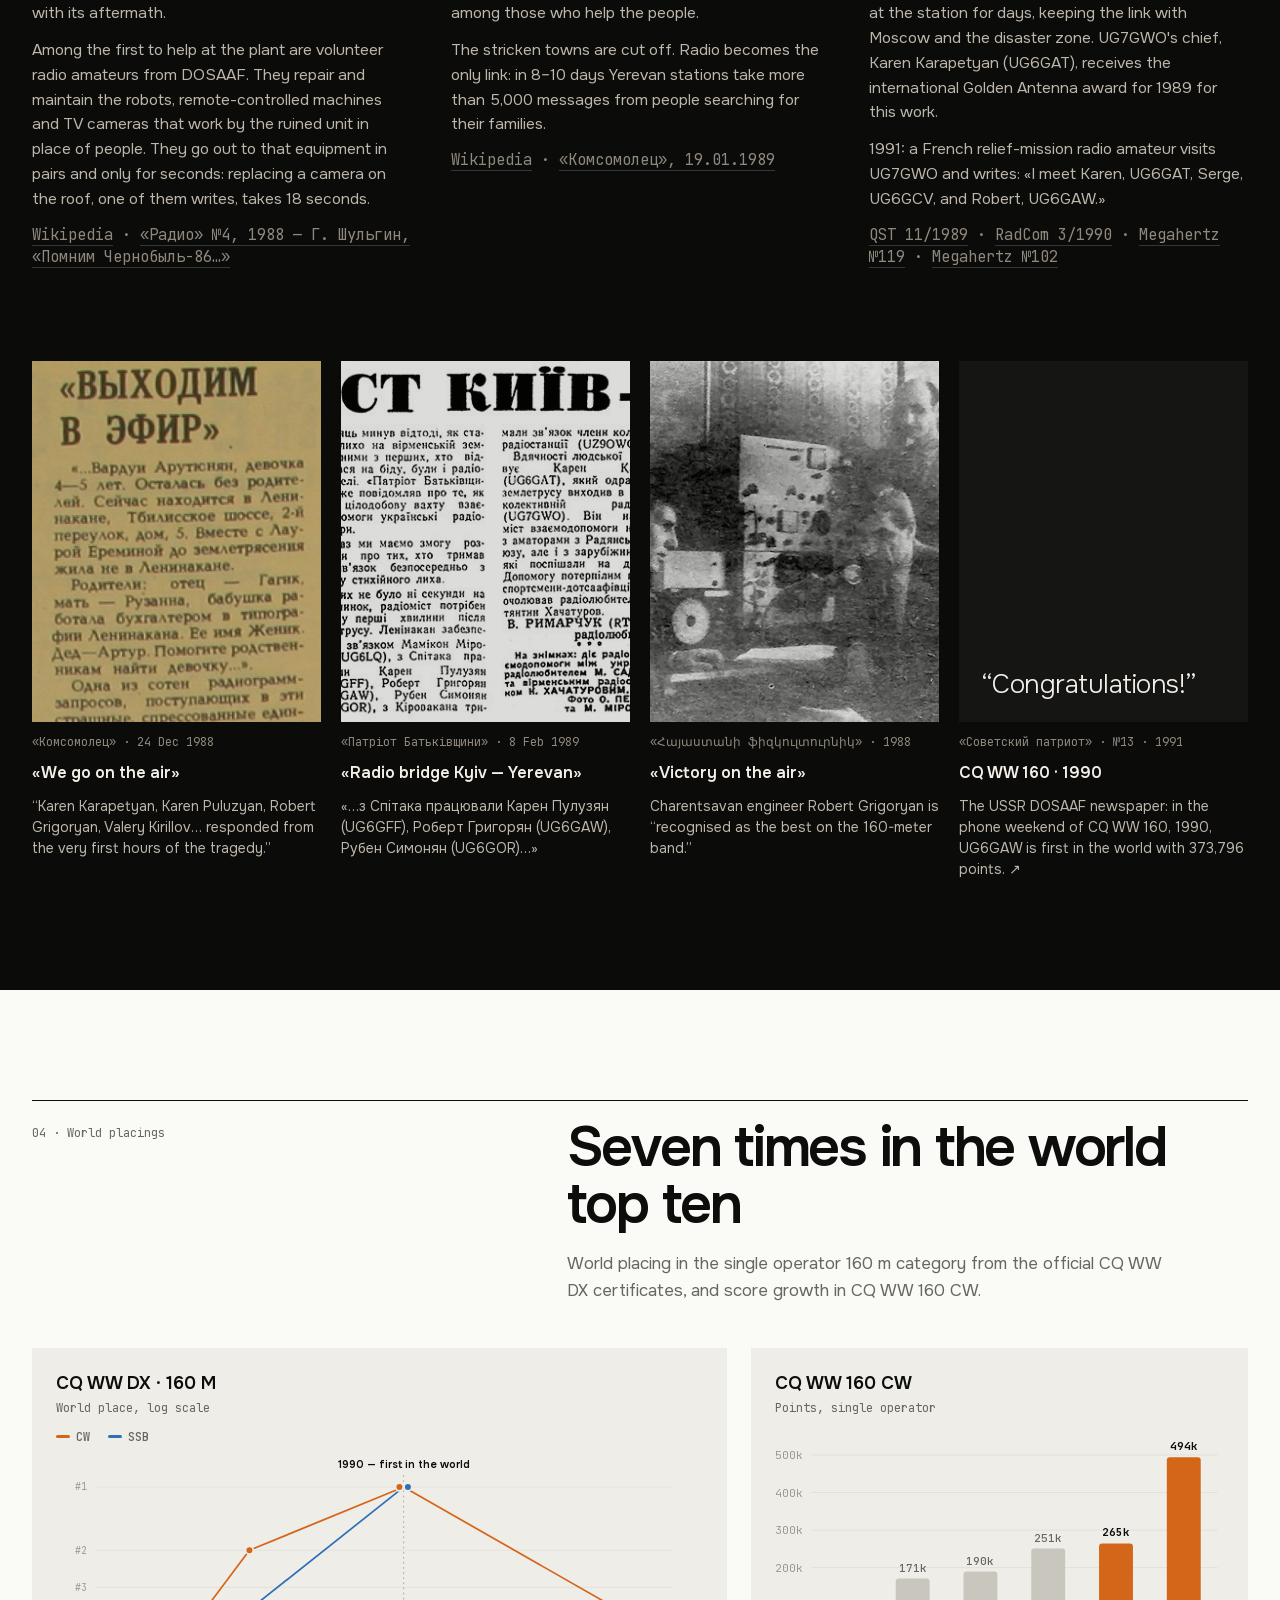
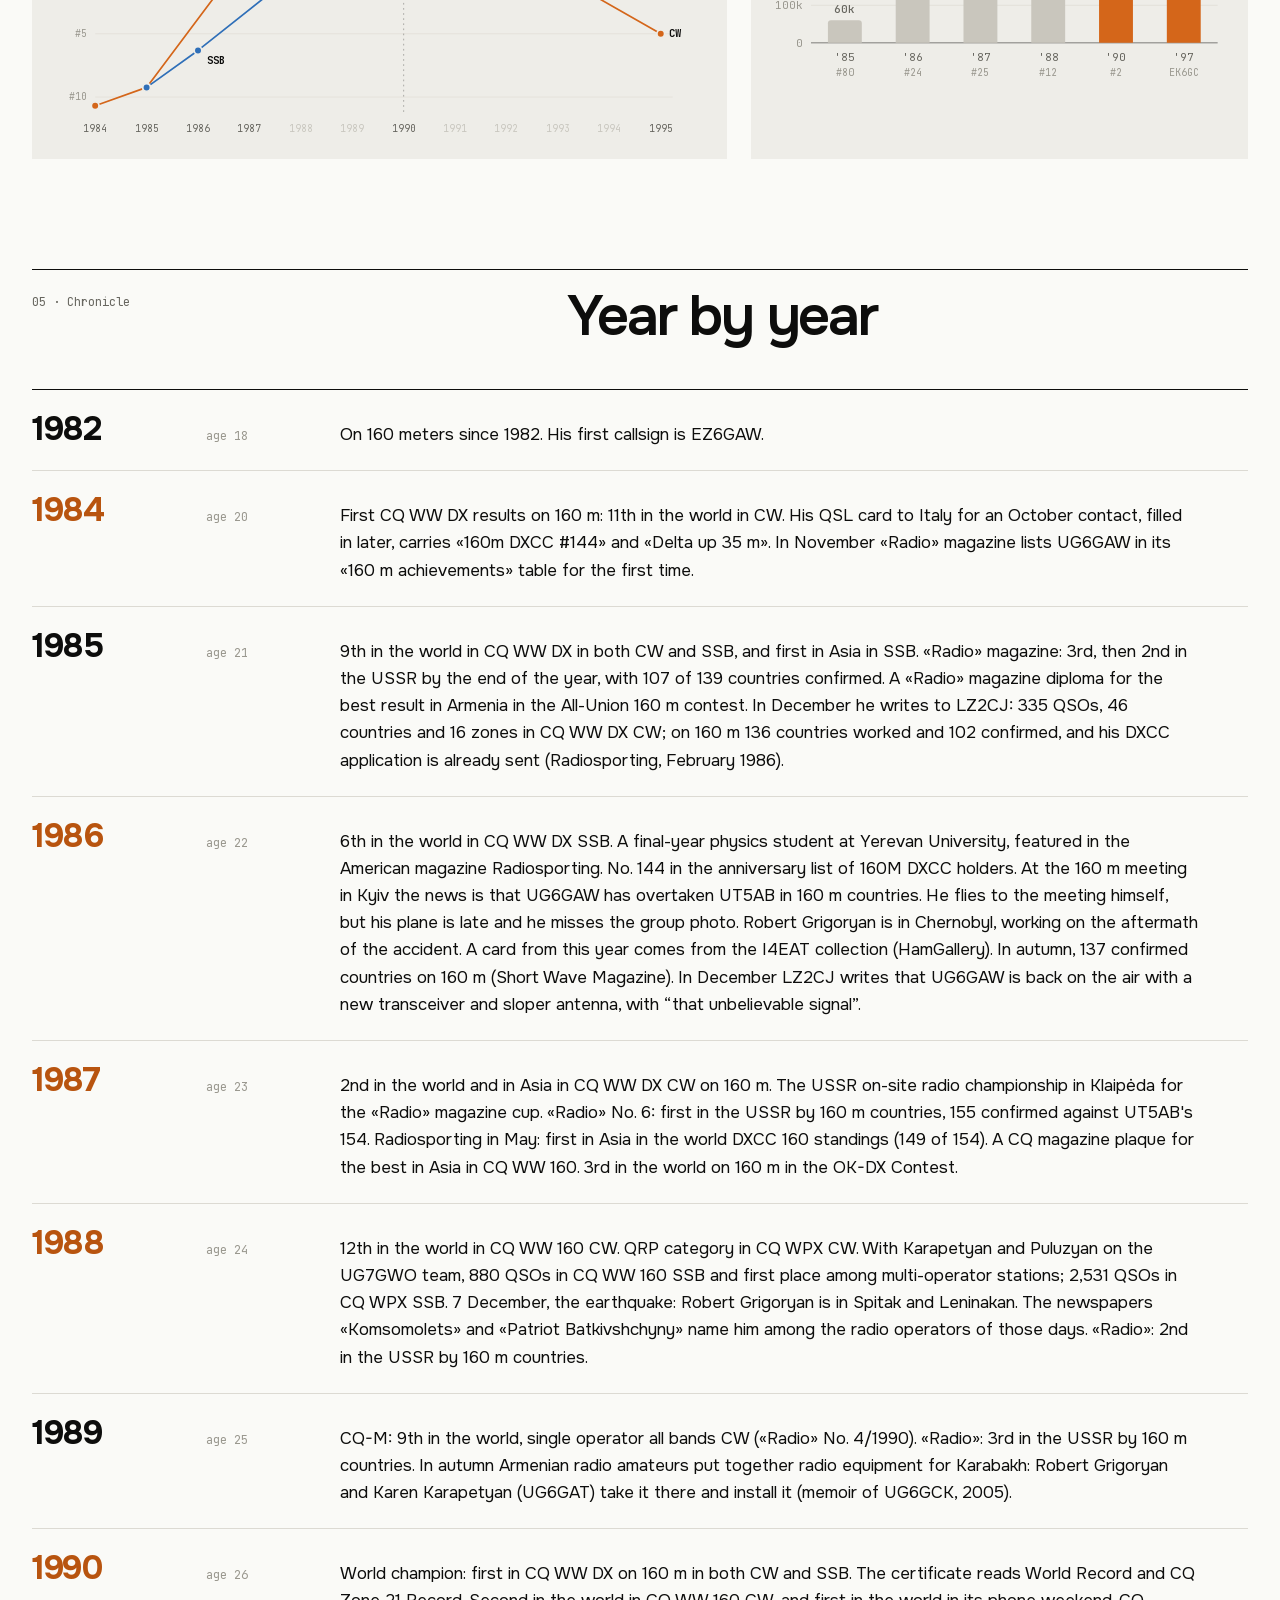
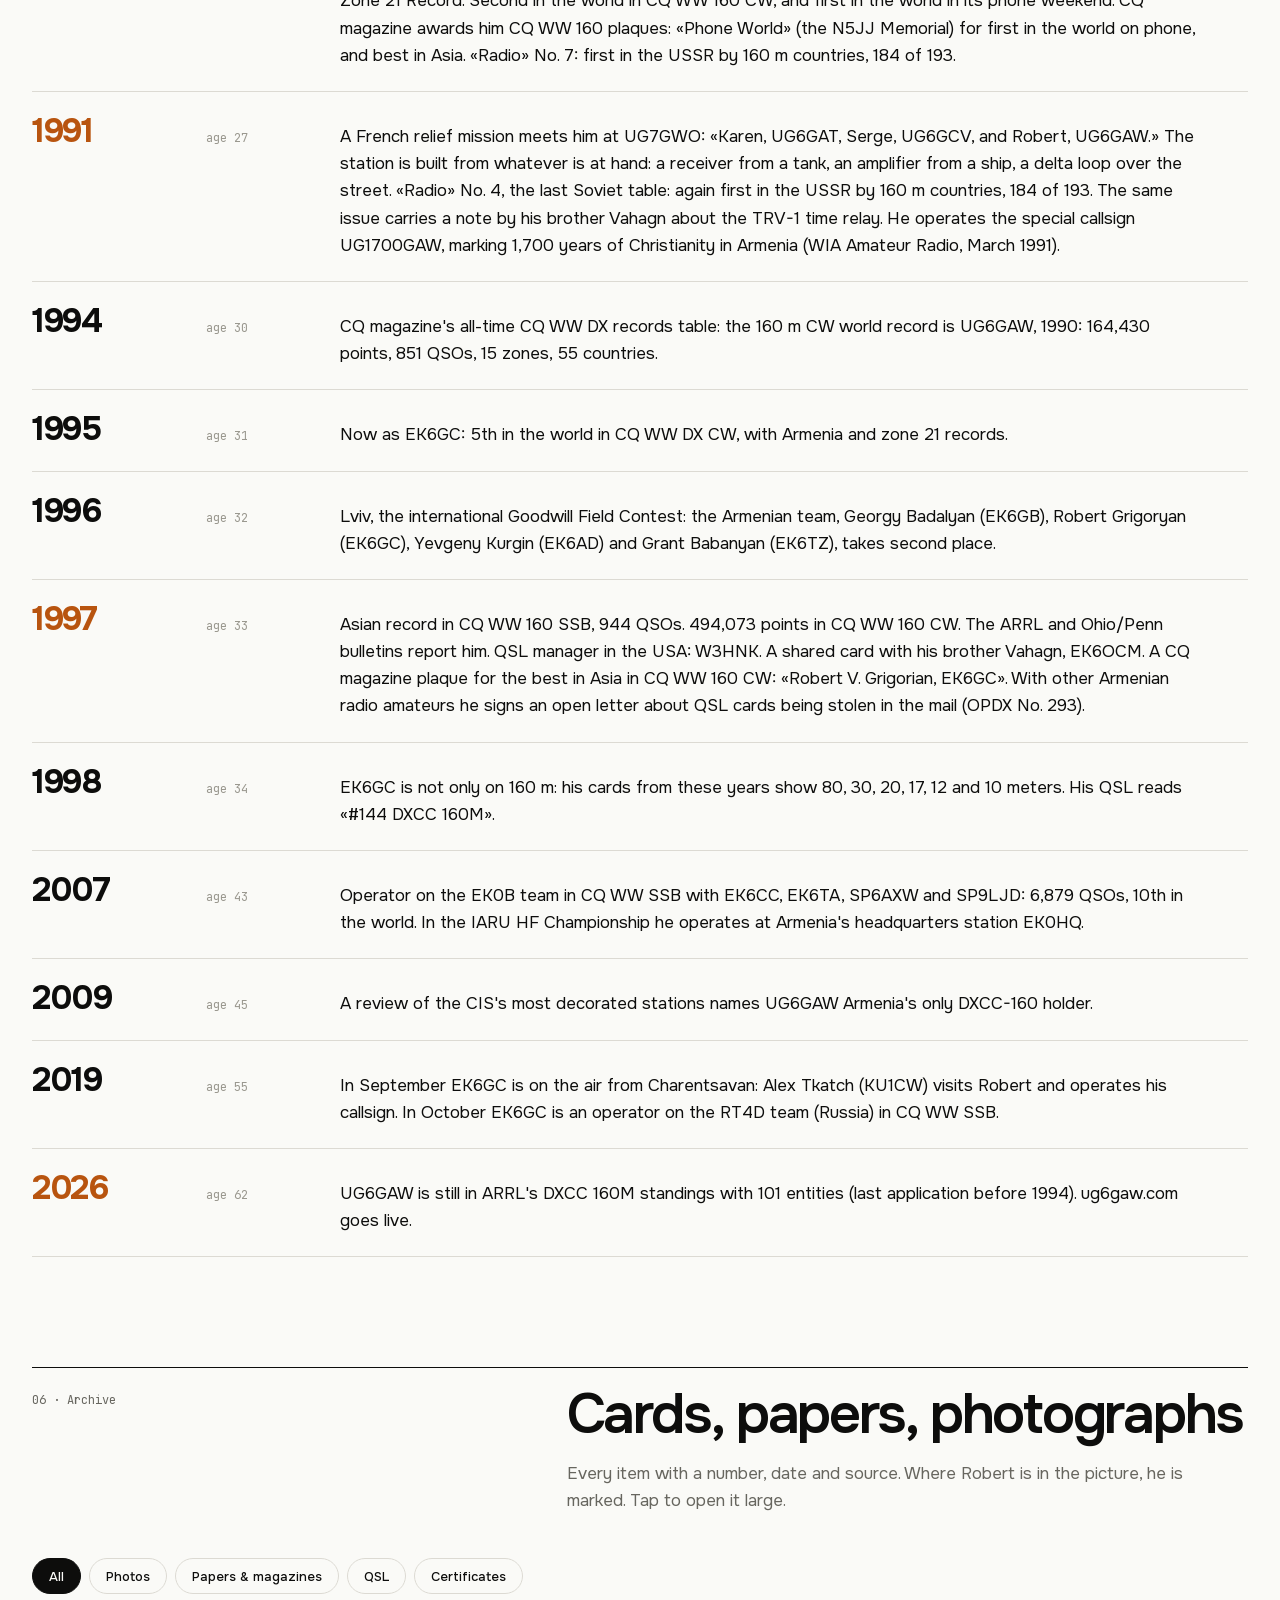
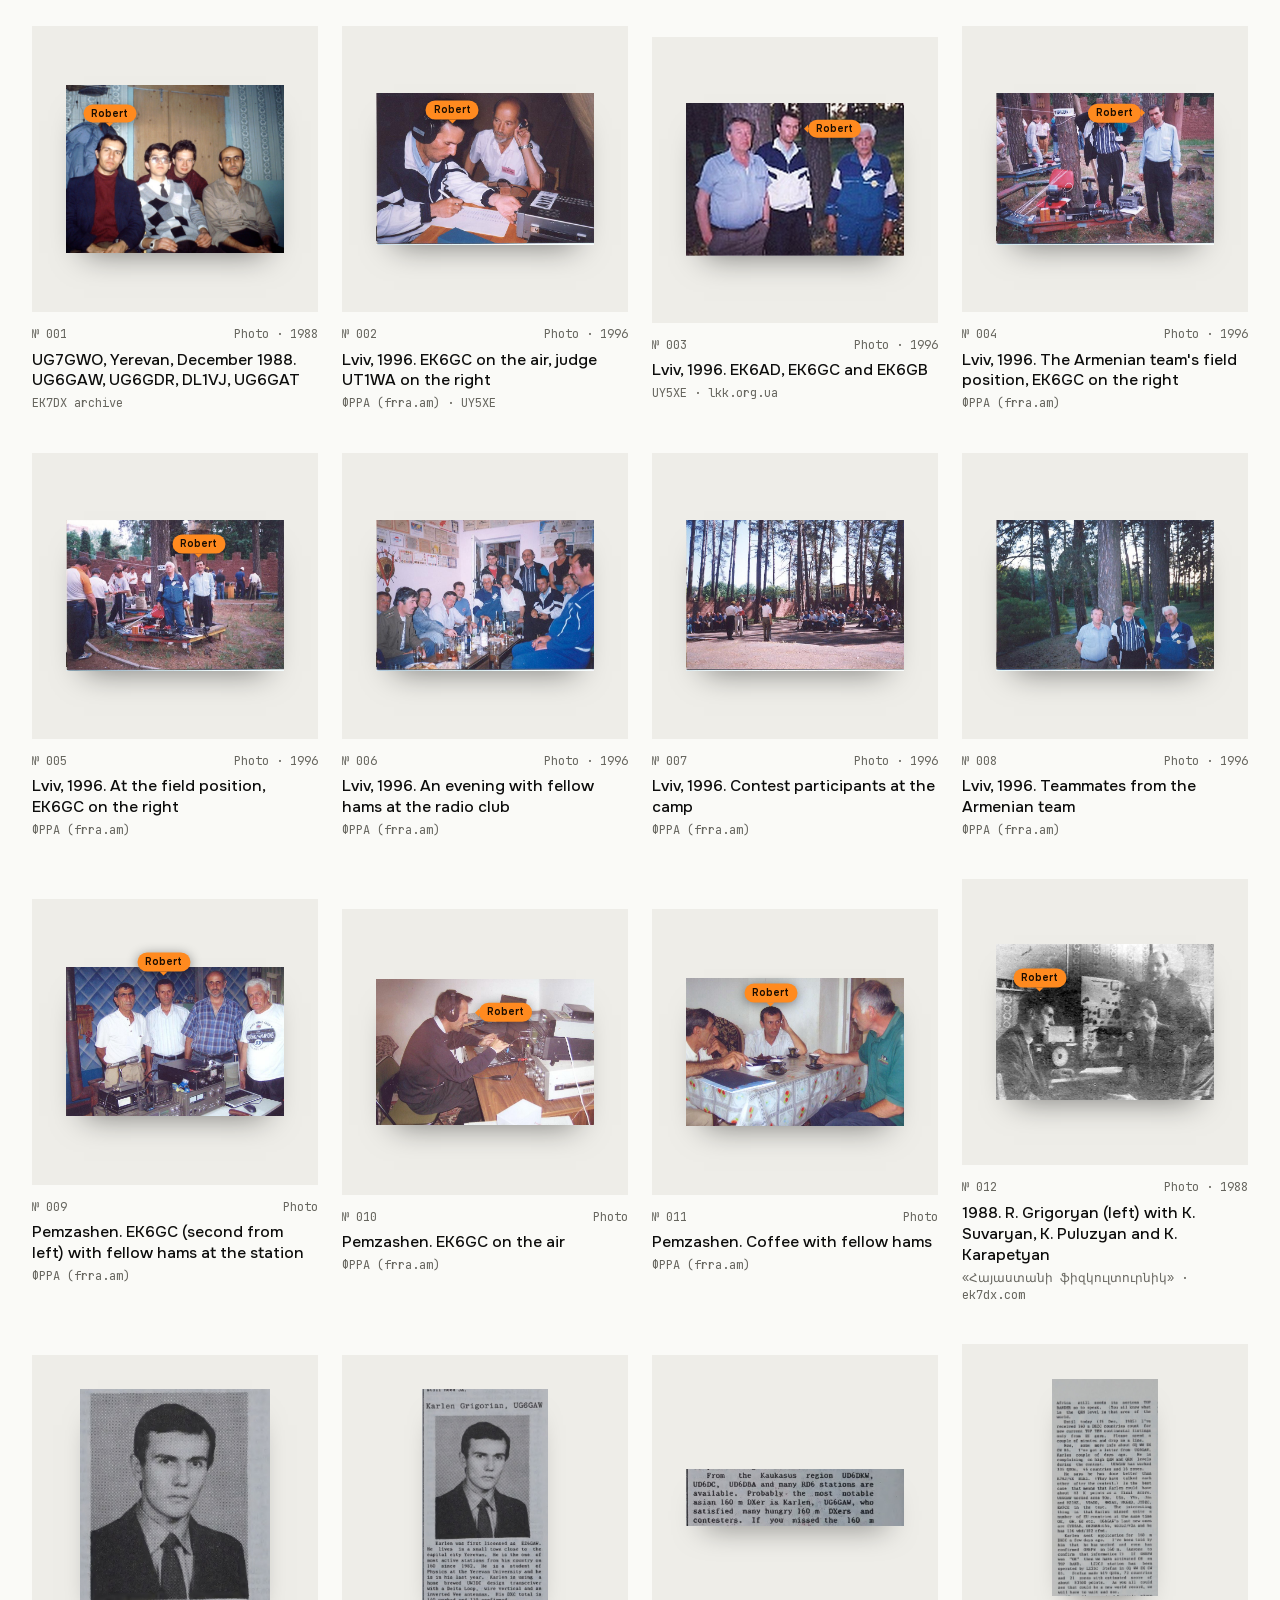
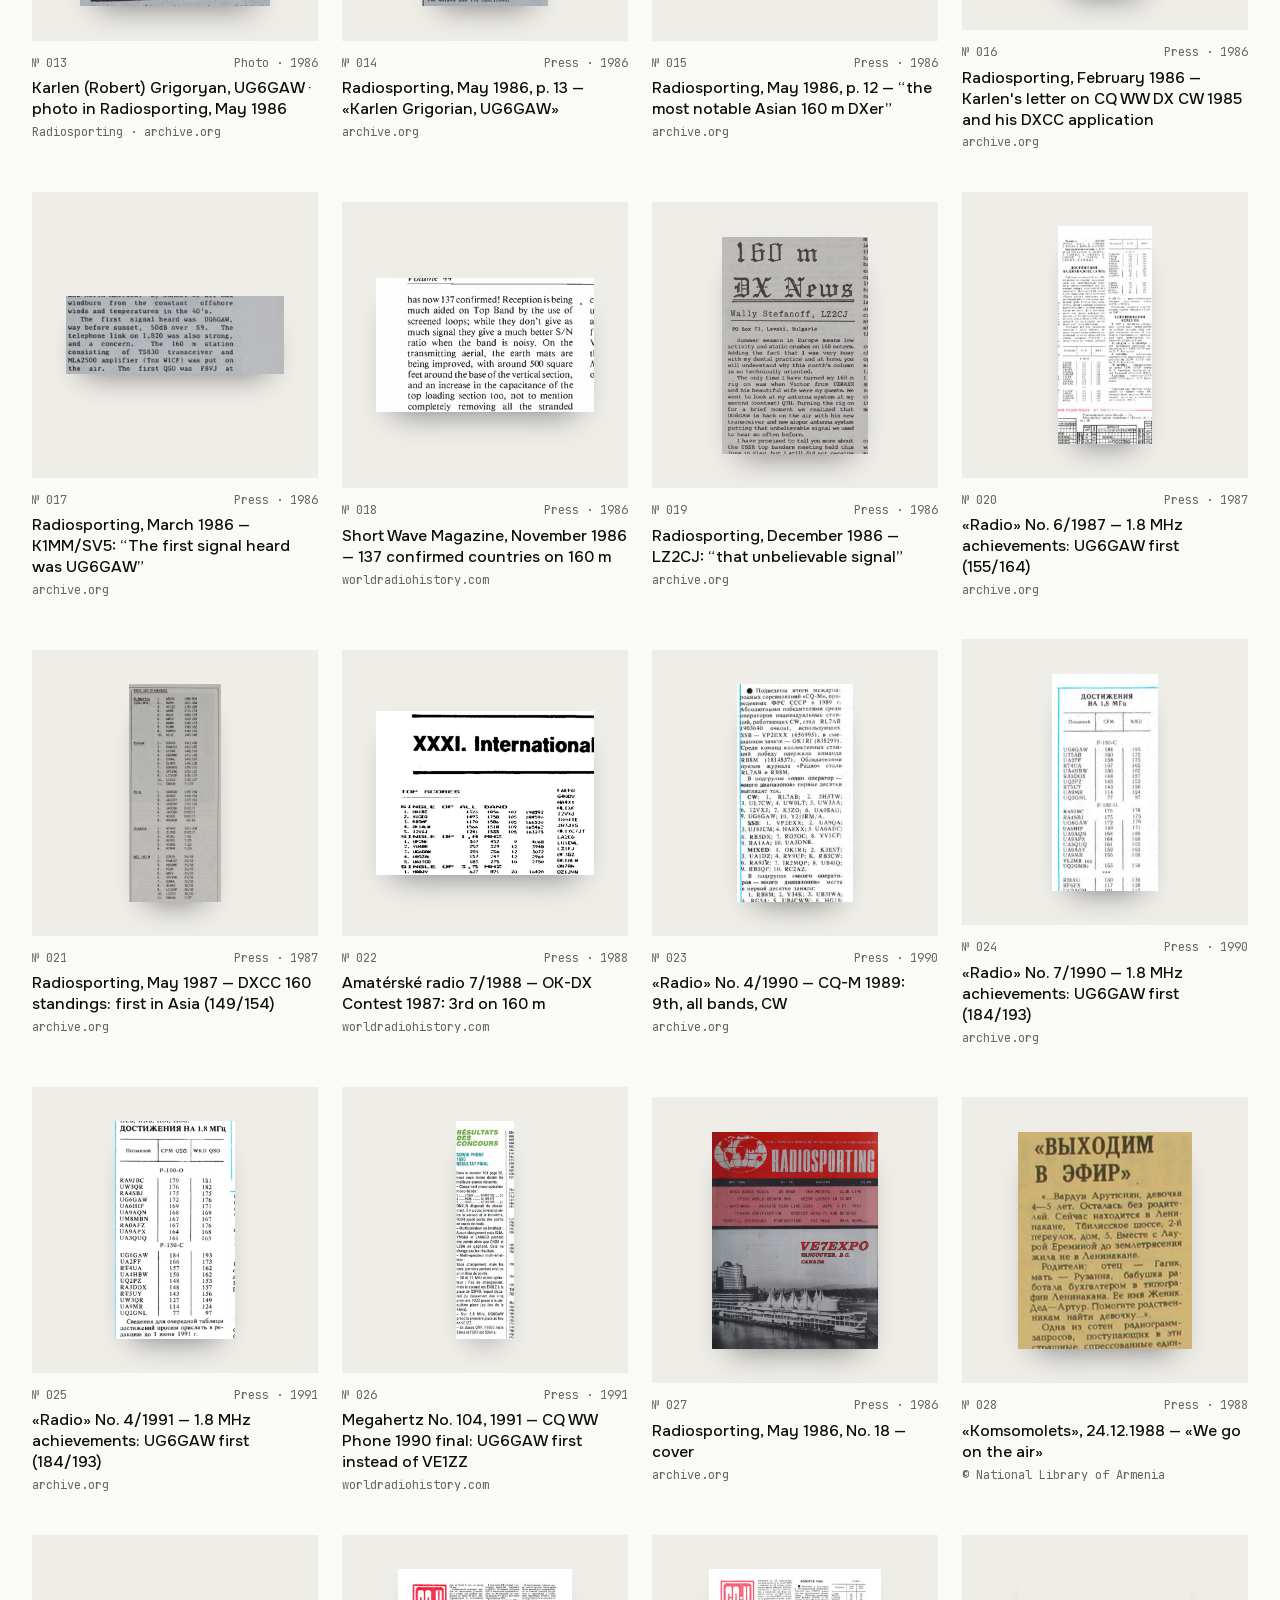
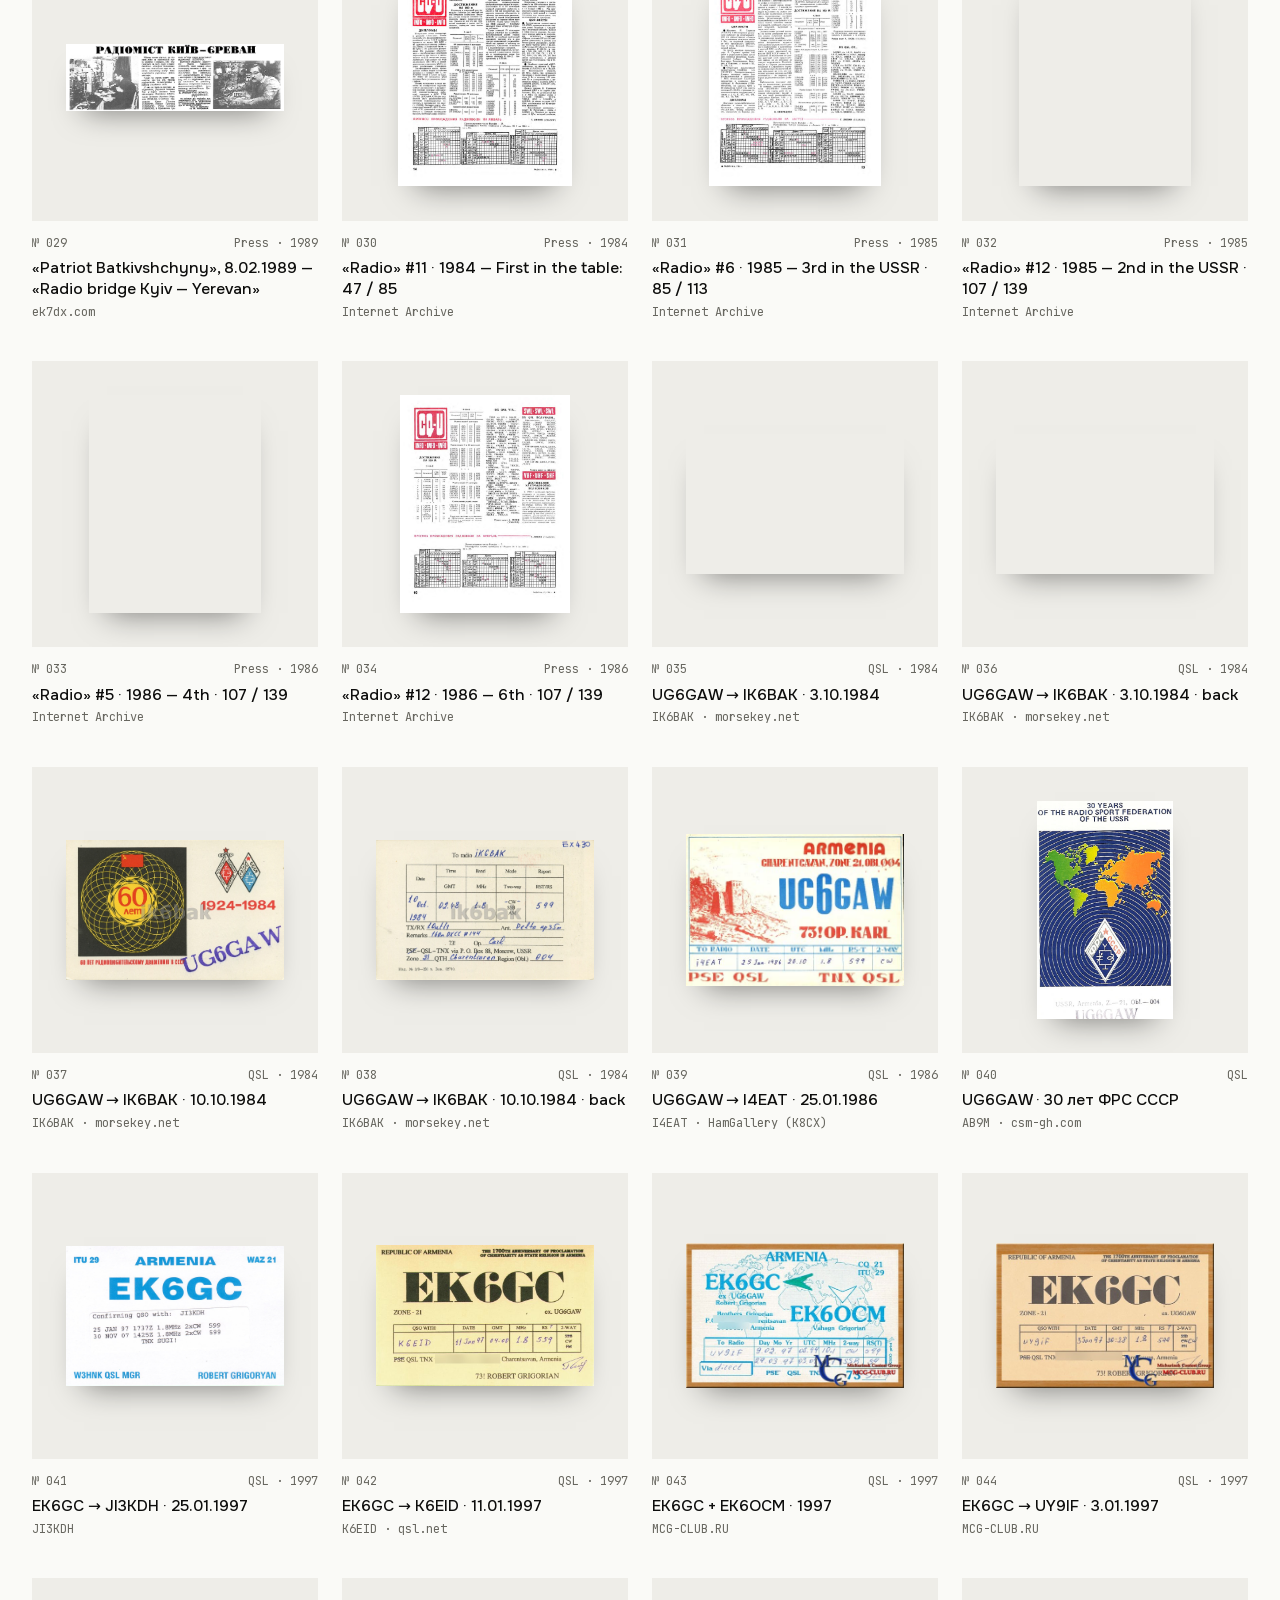
==== commit e52fd6c8: "Update site" ====
--- a/index.html
+++ b/index.html
@@ -4,8 +4,15 @@
 <meta charset="utf-8">
 <meta name="viewport" content="width=device-width,initial-scale=1,viewport-fit=cover">
 <script>try{if(localStorage.getItem('ug6gaw-full')==='1'&&Math.min(screen.width,screen.height)<900){document.querySelector('meta[name=viewport]').setAttribute('content','width=1600');var R=document.documentElement;R.classList.add('full');R.style.setProperty('--k',(1600/Math.min(screen.width,screen.height)).toFixed(3))}}catch(e){}</script>
-<title>UG6GAW / EK6GC · Роберт Григорян</title>
-<meta name="description" content="Robert Grigoryan, UG6GAW / EK6GC: world champion on 160 meters, CQ WW DX 1990. Armenia.">
+<title>Роберт Григорян · UG6GAW / EK6GC — радиолюбитель, Армения</title>
+<meta name="description" content="Роберт Григорян (UG6GAW, ныне EK6GC) — радиолюбитель из Чаренцавана, Армения: чемпион мира CQ WW DX 1990 на 160 метрах, DXCC 160 №144. Robert Grigoryan, radio amateur.">
+<link rel="canonical" href="https://ug6gaw.com/">
+<script type="application/ld+json">
+{"@context":"https://schema.org","@graph":[
+{"@type":"Person","@id":"https://ug6gaw.com/#robert","name":"Robert Grigoryan","alternateName":["Роберт Григорян","Ռոբերտ Գրիգորյան","Robert Grigorian","Karlen","UG6GAW","EK6GC"],"description":"Radio amateur from Charentsavan, Armenia. Callsigns UG6GAW, now EK6GC. World champion on 160 meters in the CQ WW DX Contest 1990, ARRL DXCC 160 #144.","nationality":{"@type":"Country","name":"Armenia"},"knowsAbout":["Amateur radio","160-meter band","CW","Radiosport"],"image":"https://ug6gaw.com/img/hero/fizk-1988.jpg","url":"https://ug6gaw.com/","sameAs":["https://www.qrz.ru/EK6GC","https://ek6gc.com/"]},
+{"@type":"WebSite","@id":"https://ug6gaw.com/#site","url":"https://ug6gaw.com/","name":"UG6GAW / EK6GC","inLanguage":["ru","en","hy"],"about":{"@id":"https://ug6gaw.com/#robert"}}
+]}
+</script>
 <meta name="theme-color" content="#0b0b0a">
 <meta property="og:title" content="UG6GAW / EK6GC · Robert Grigoryan">
 <meta property="og:description" content="Robert Grigoryan, UG6GAW / EK6GC. Radio amateur from Armenia, 160 meters. CQ World Wide DX Contest 1990.">
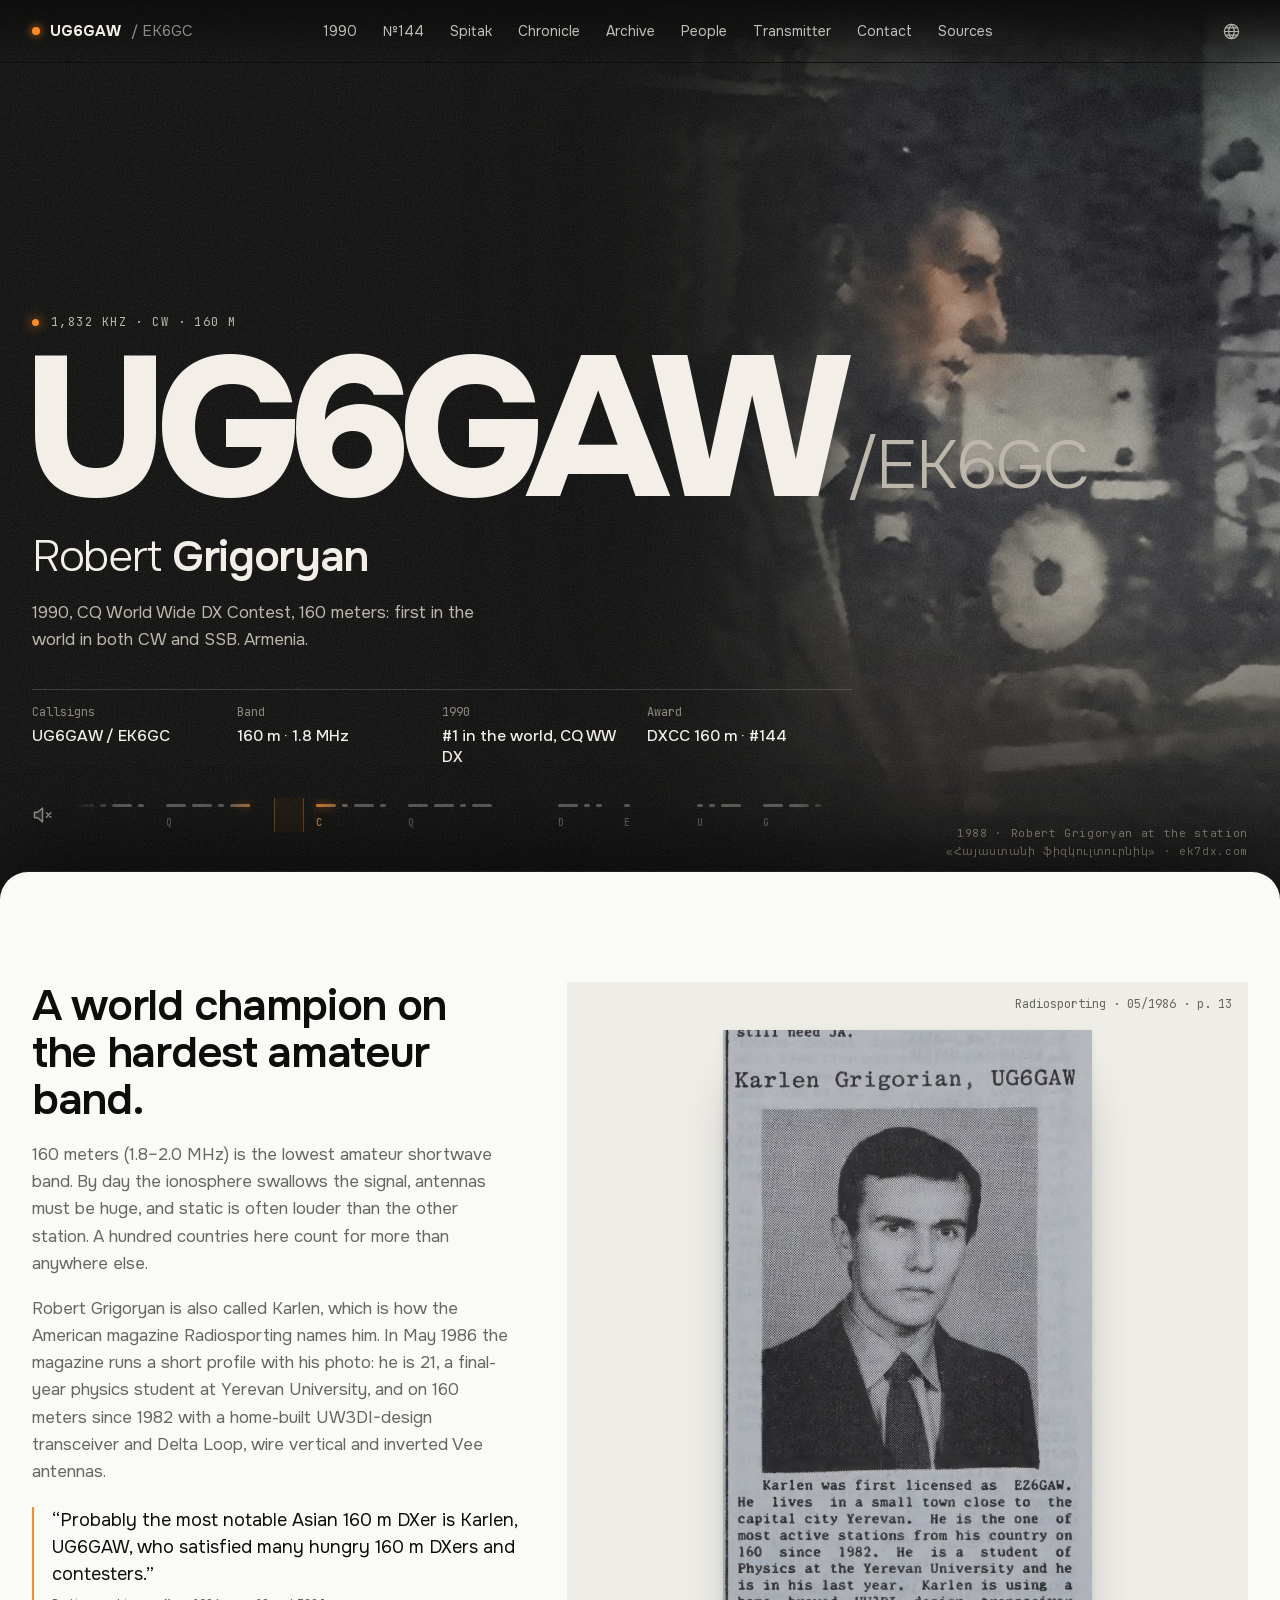
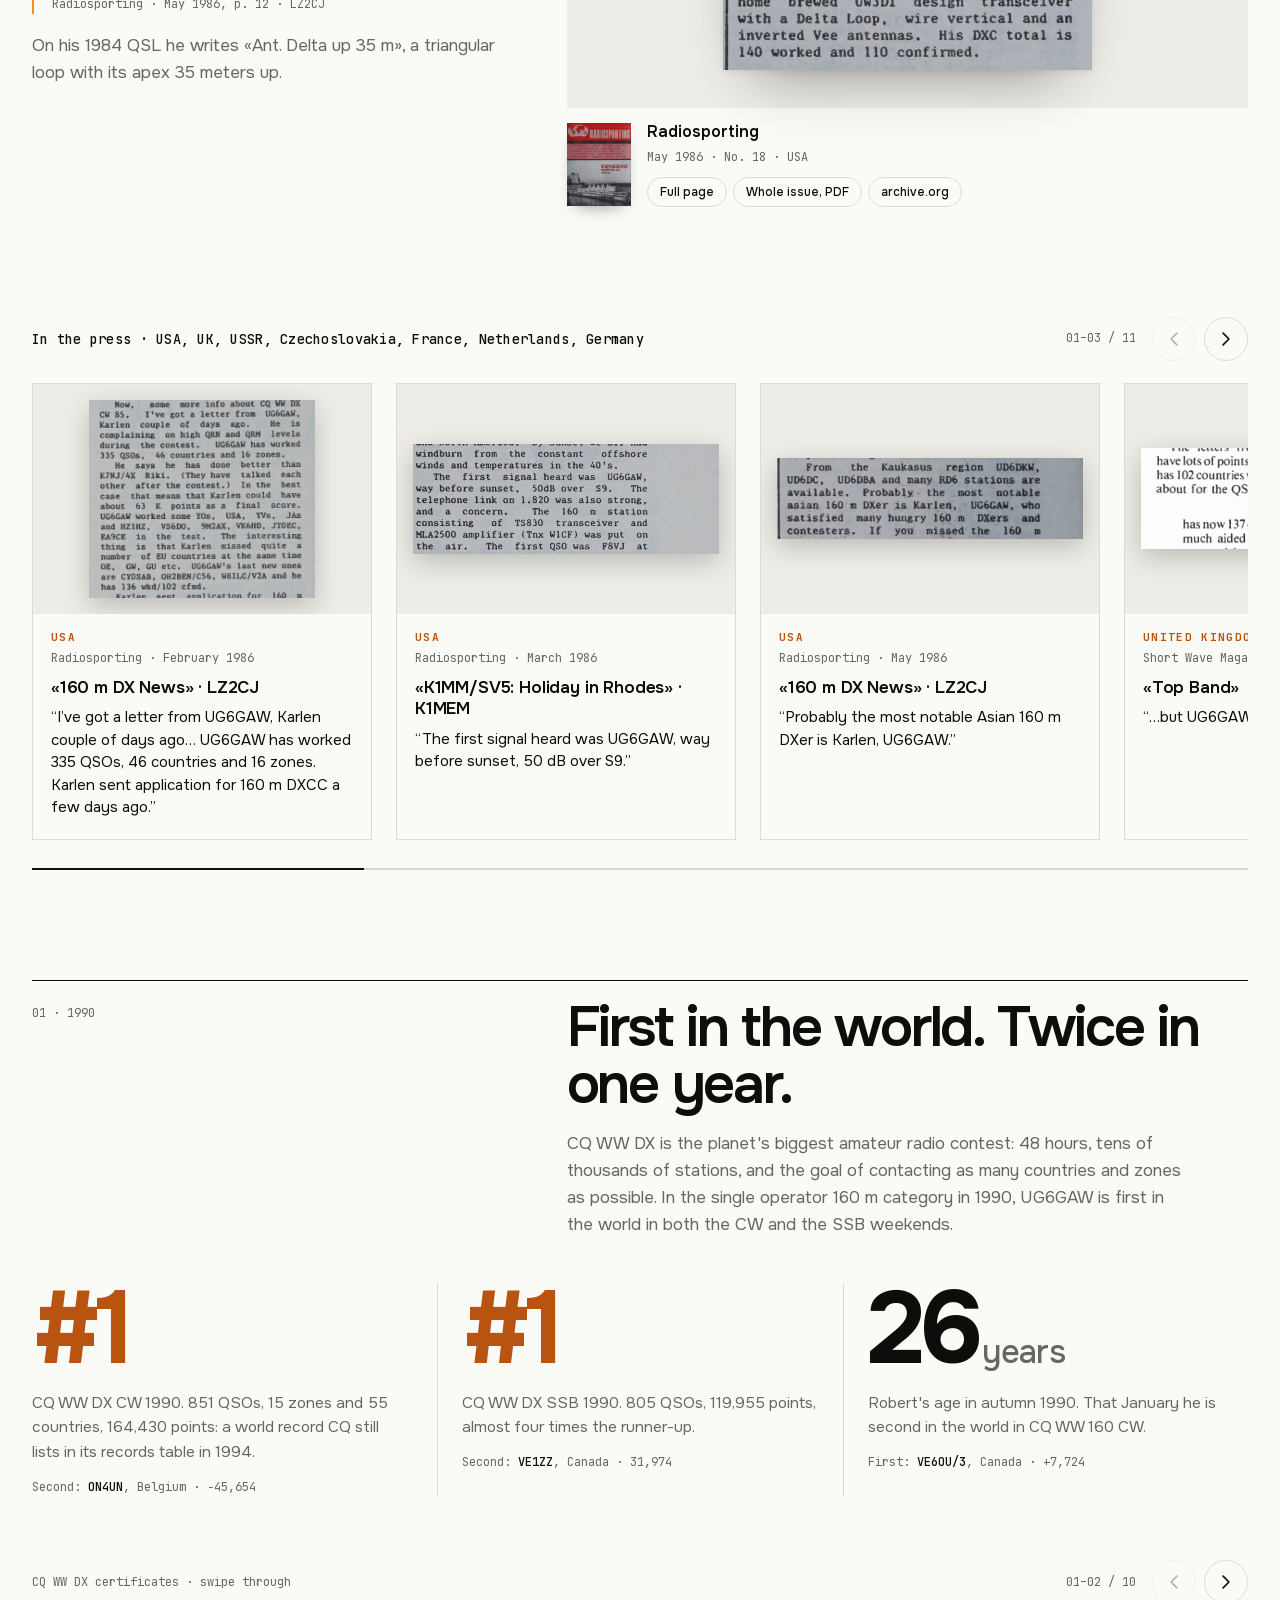
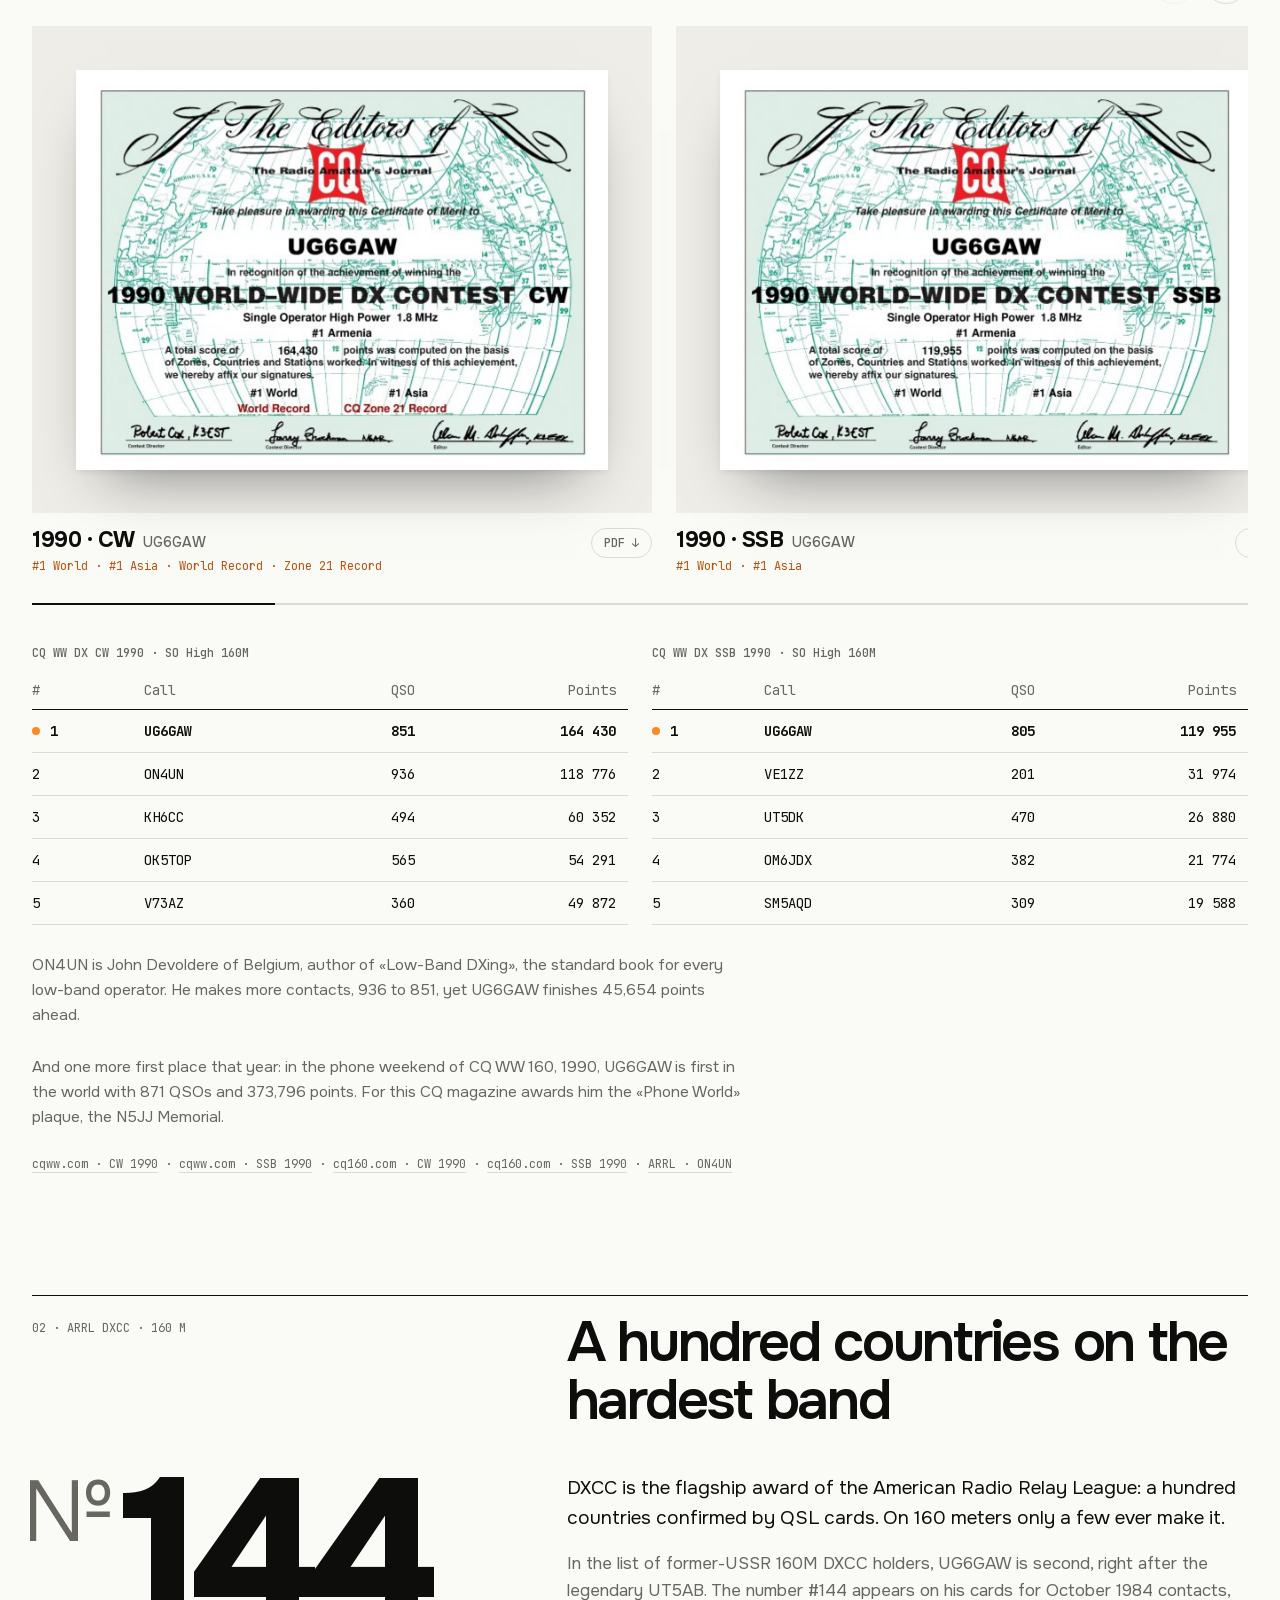
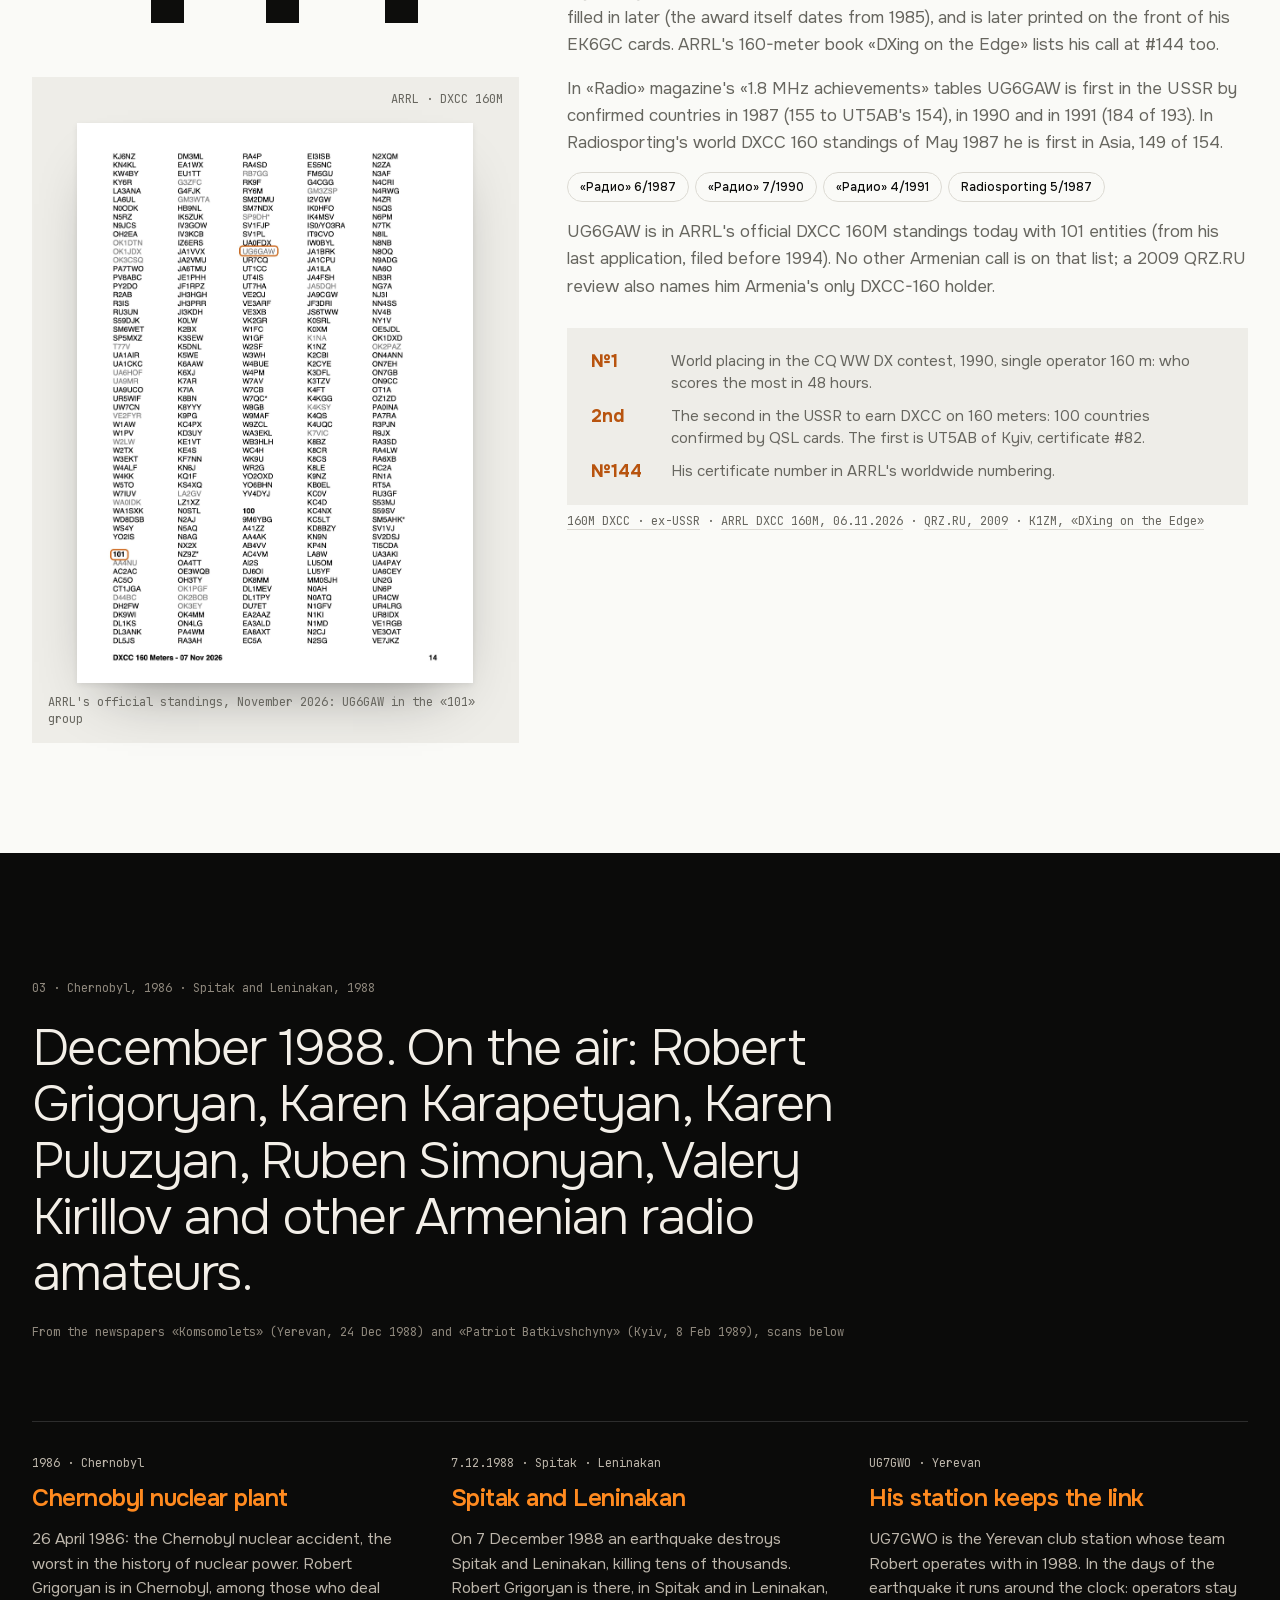
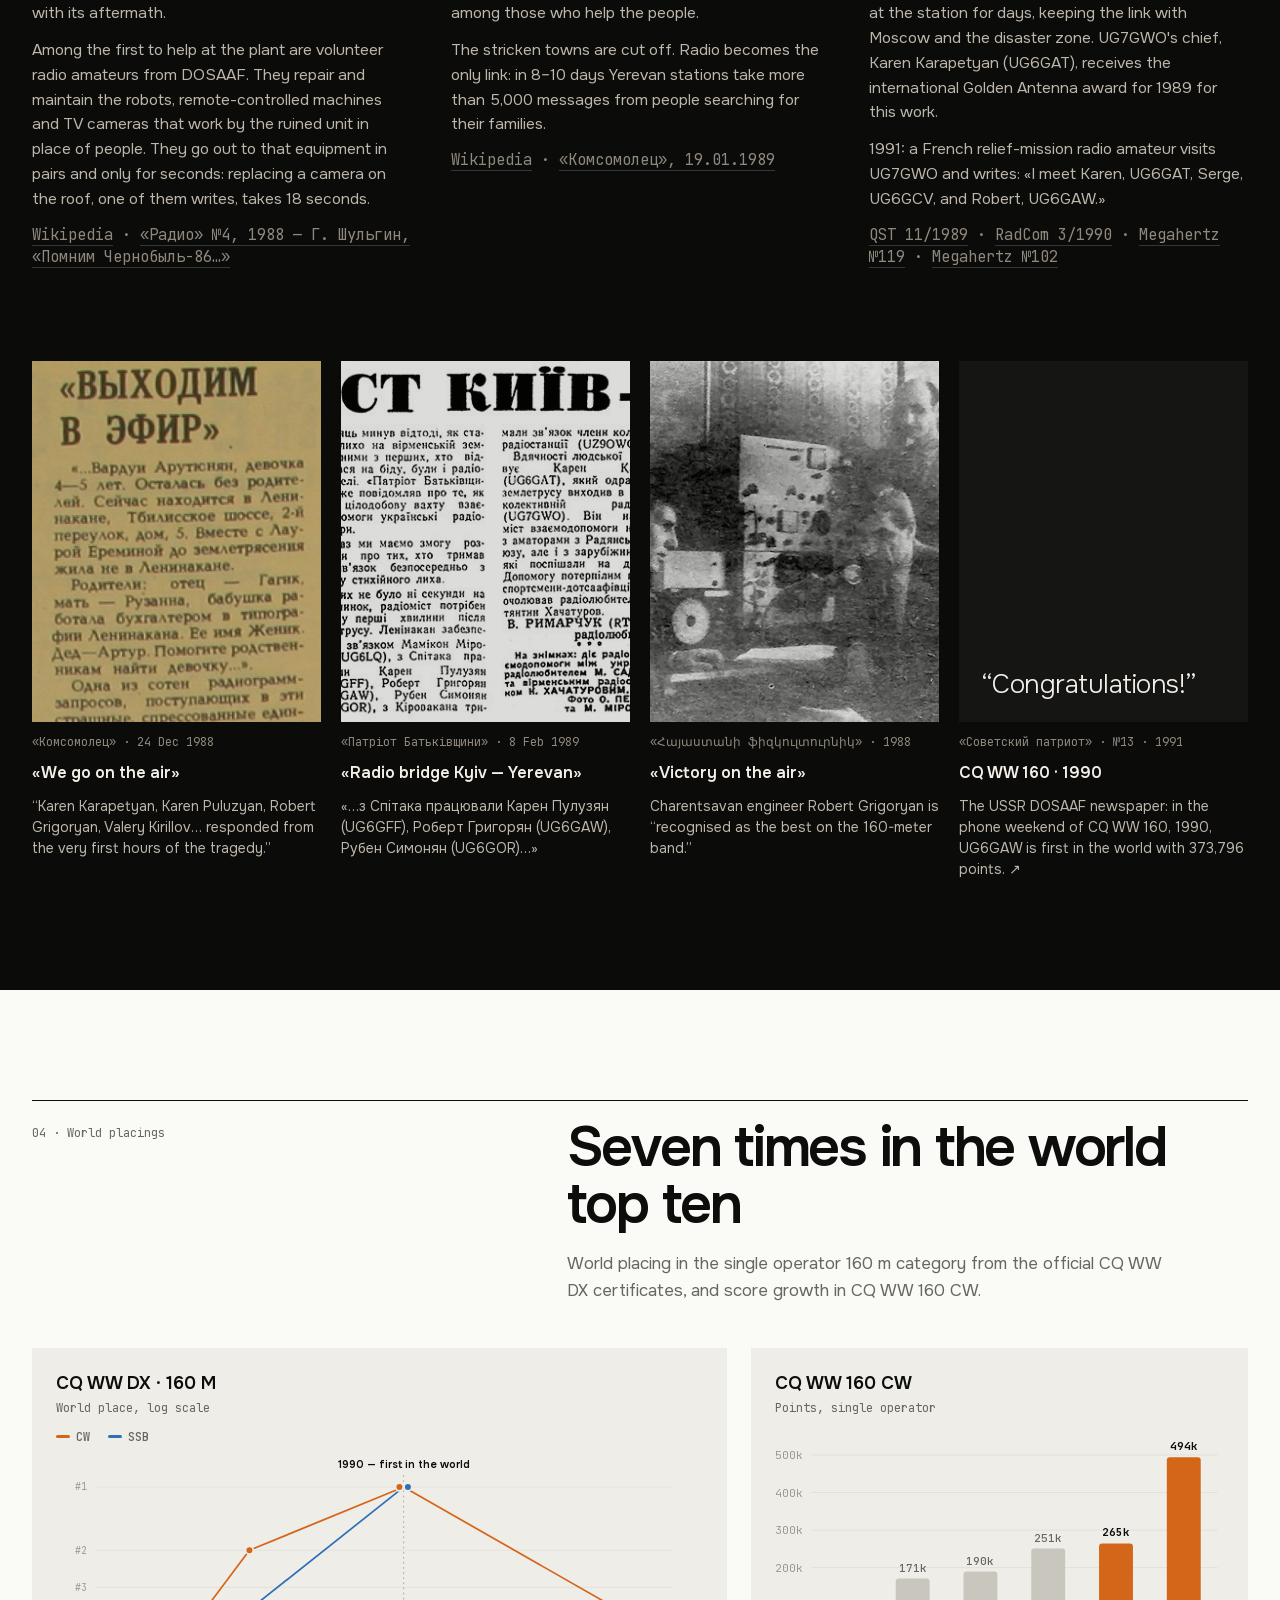
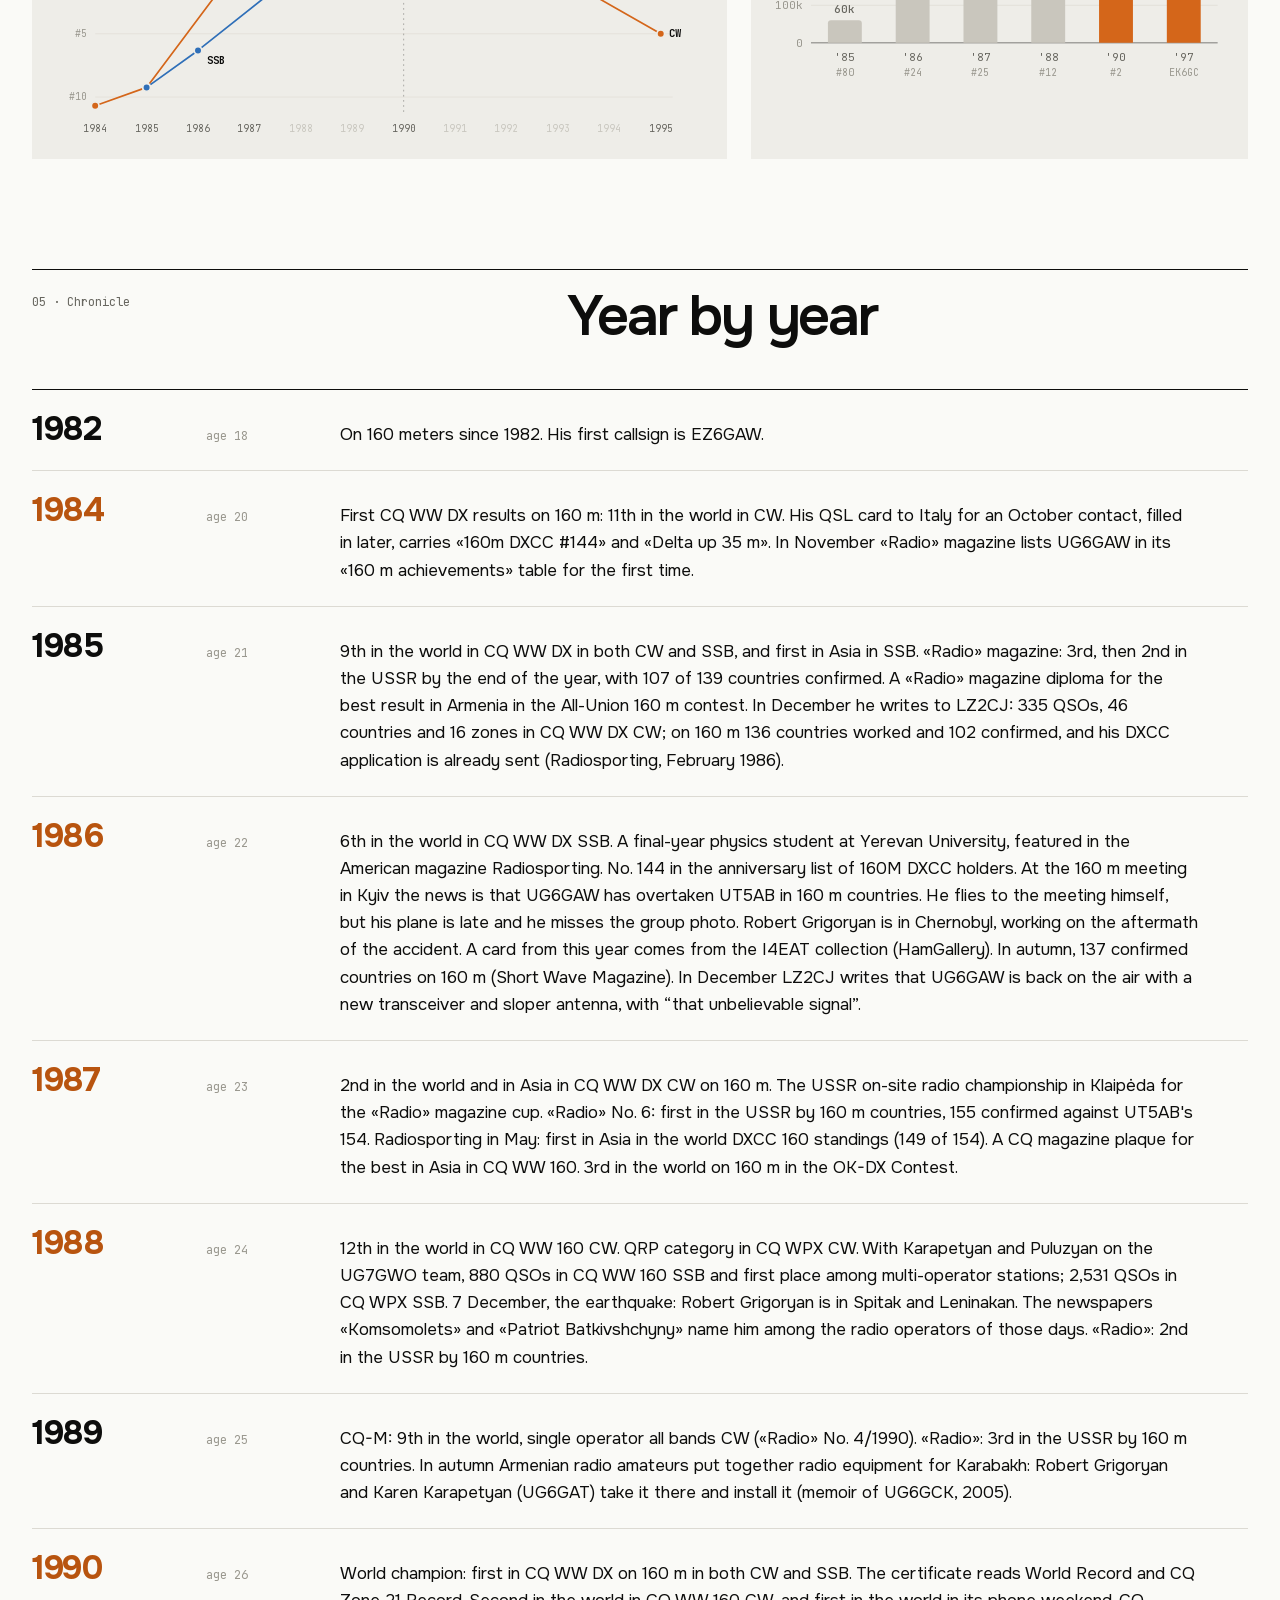
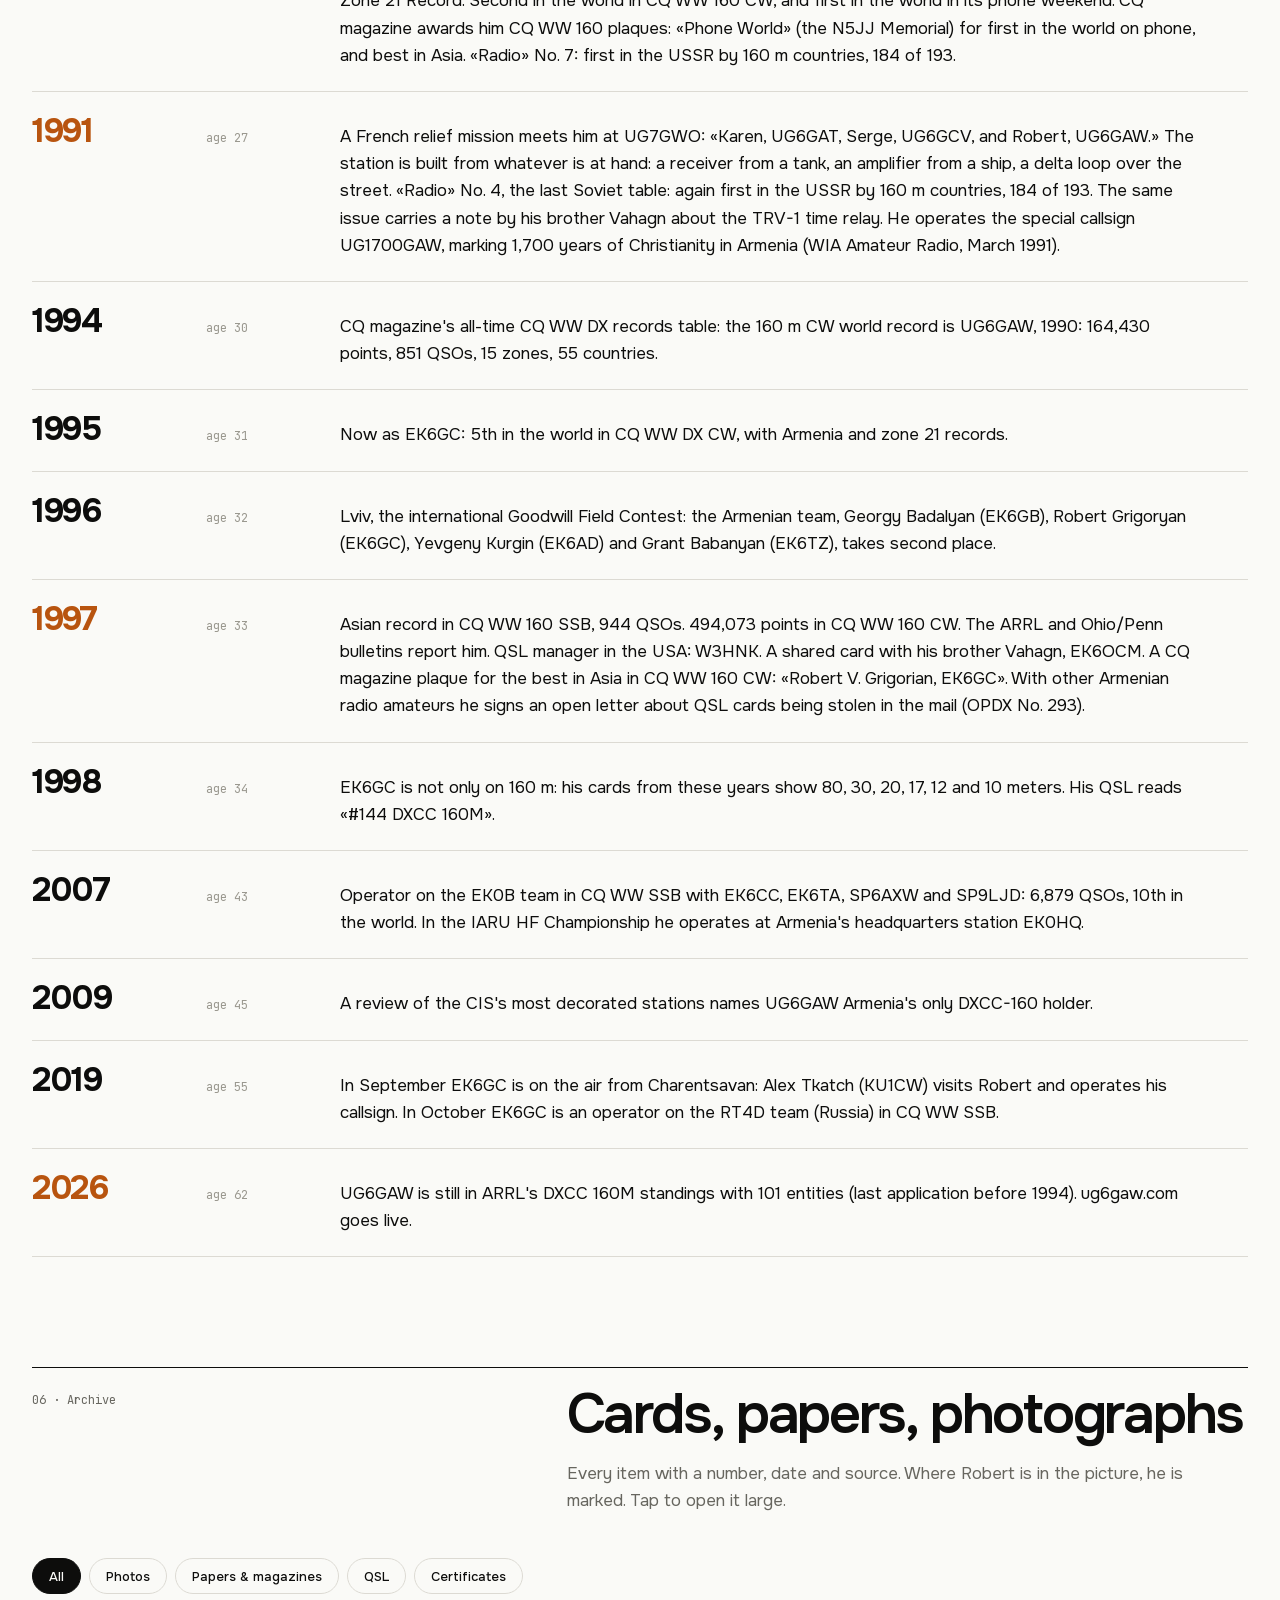
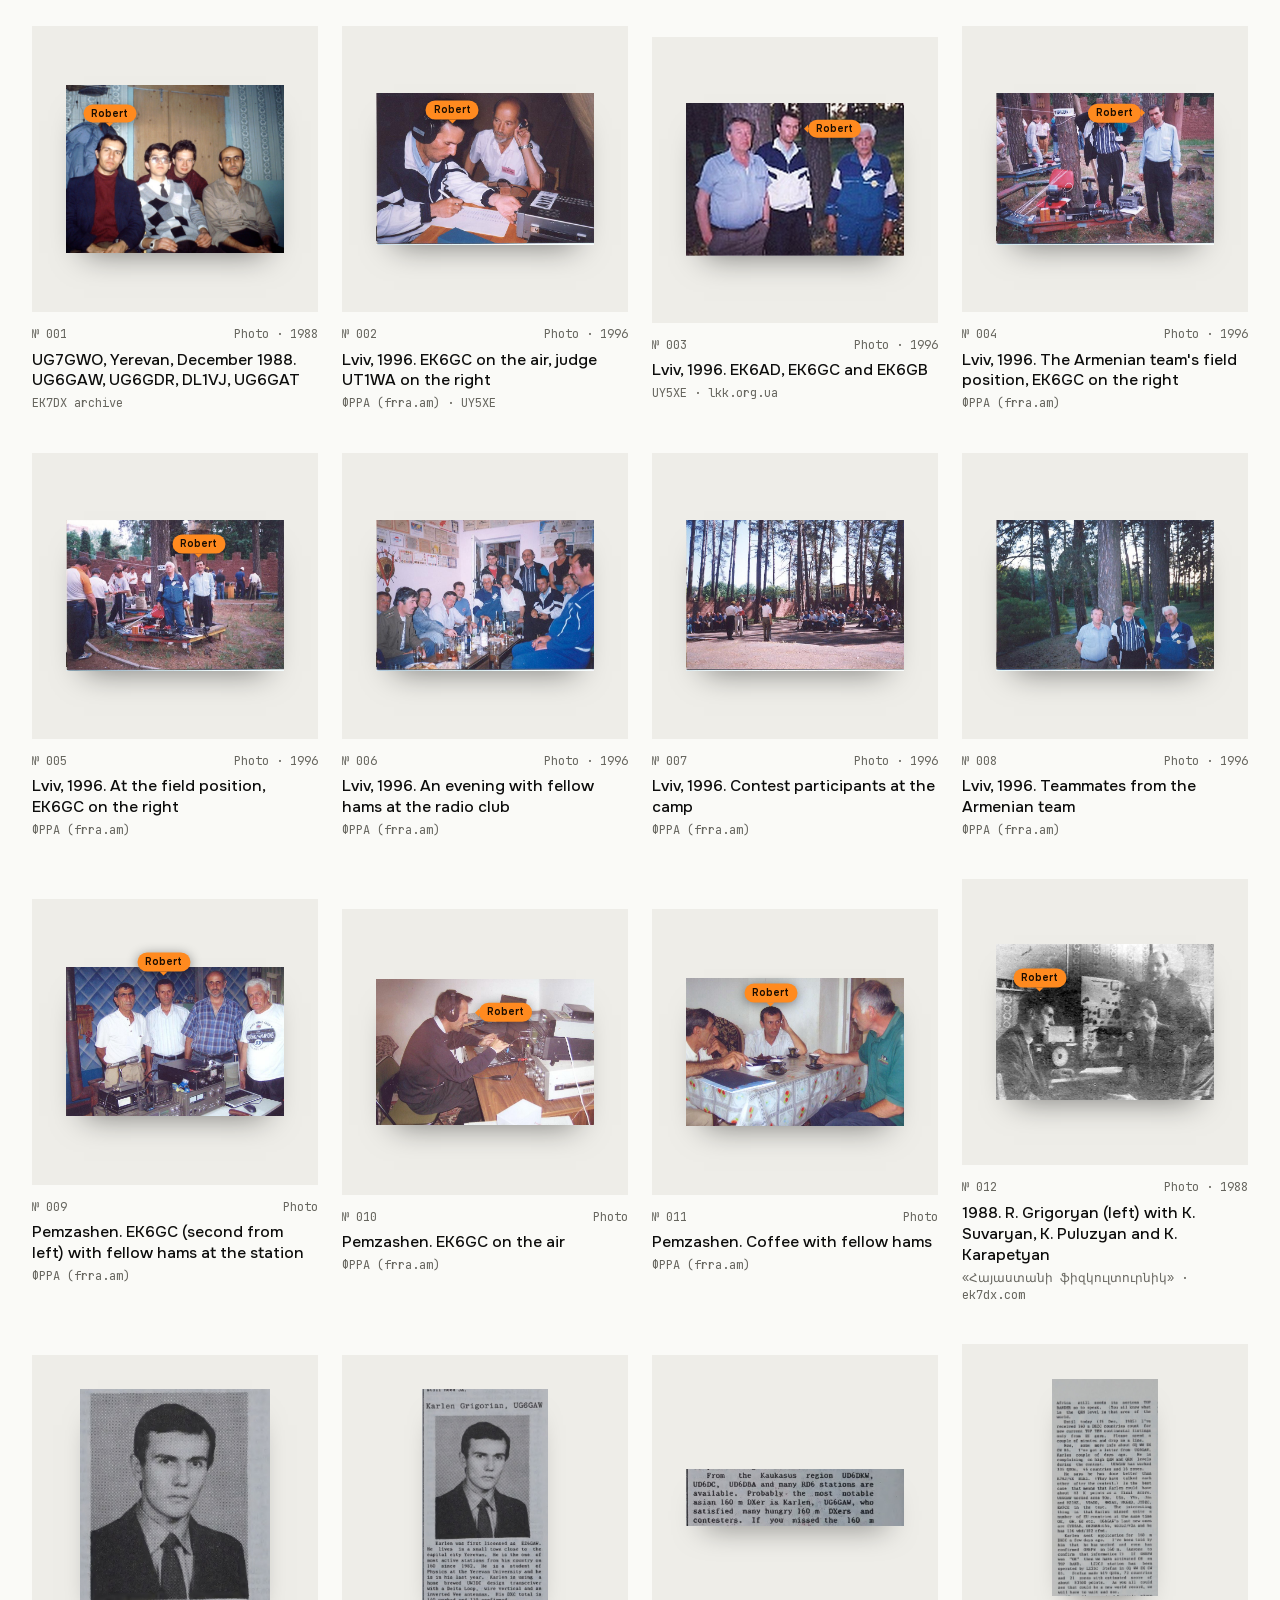
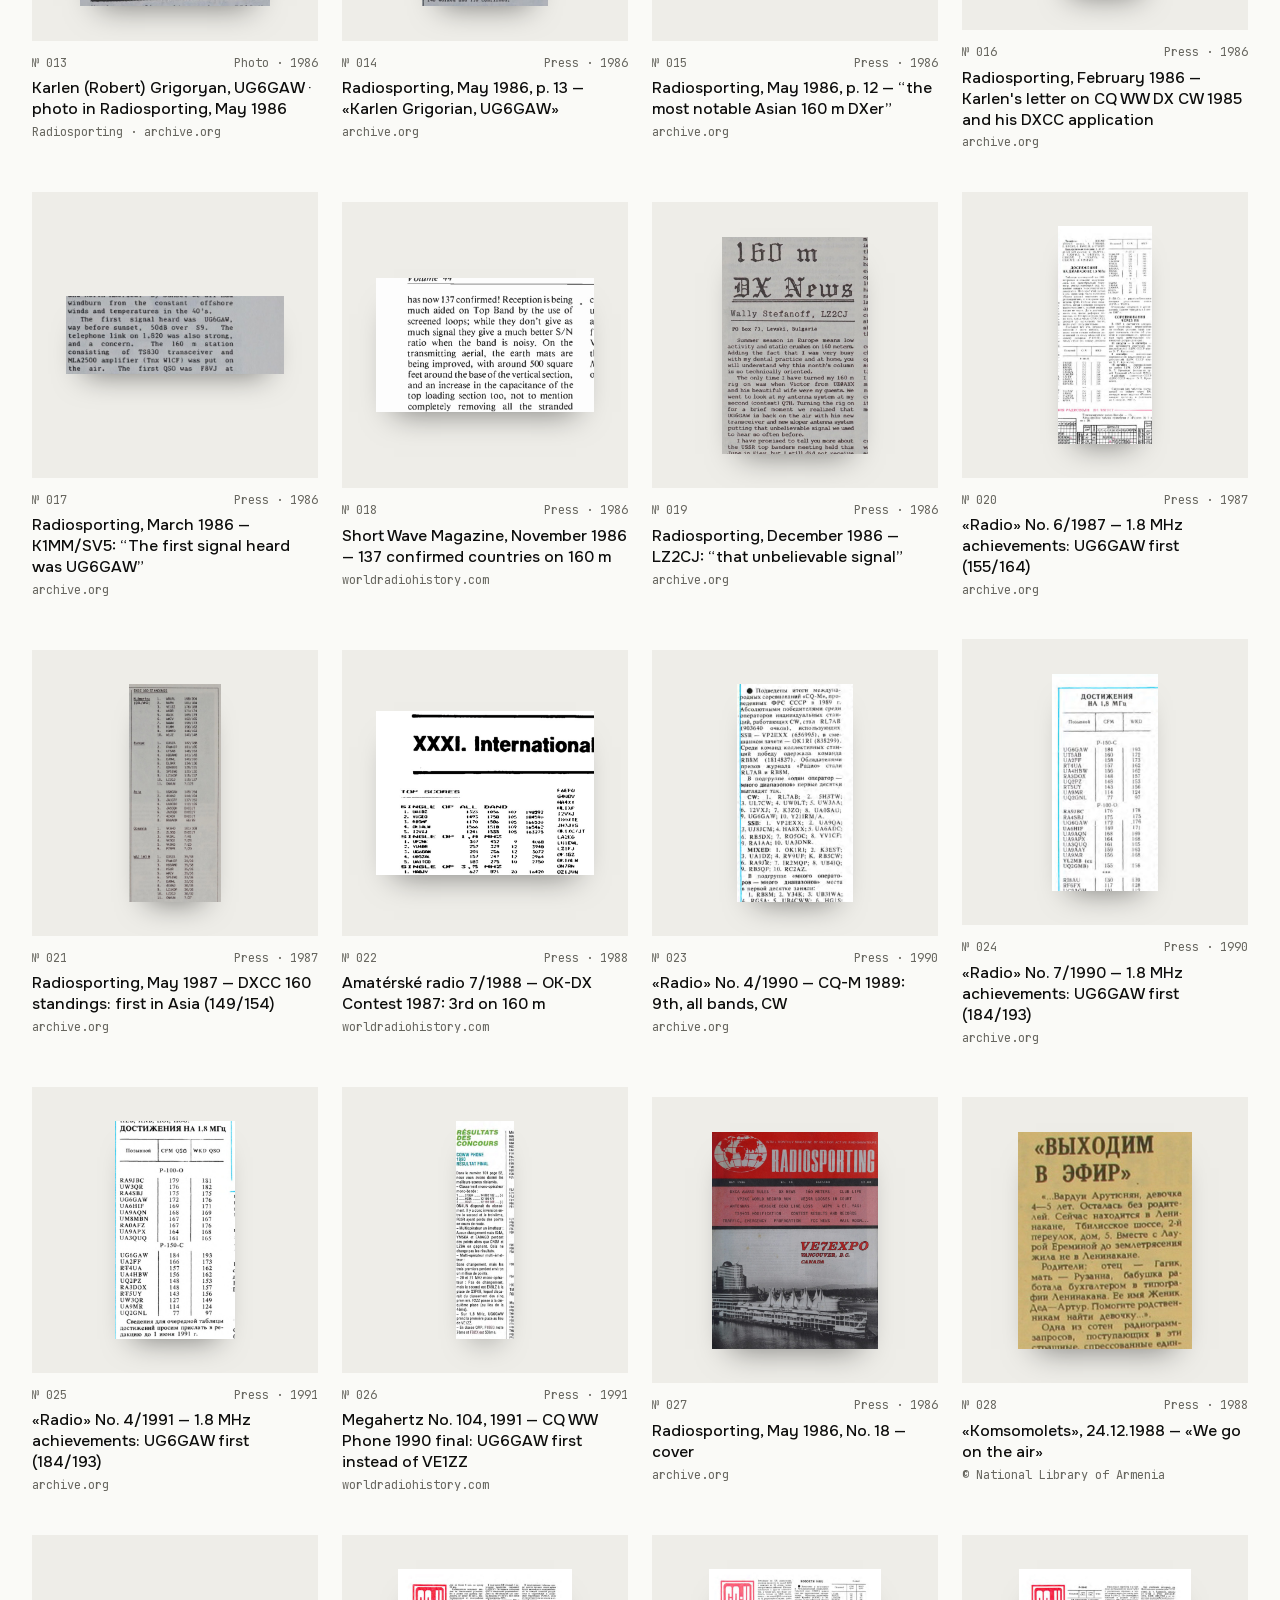
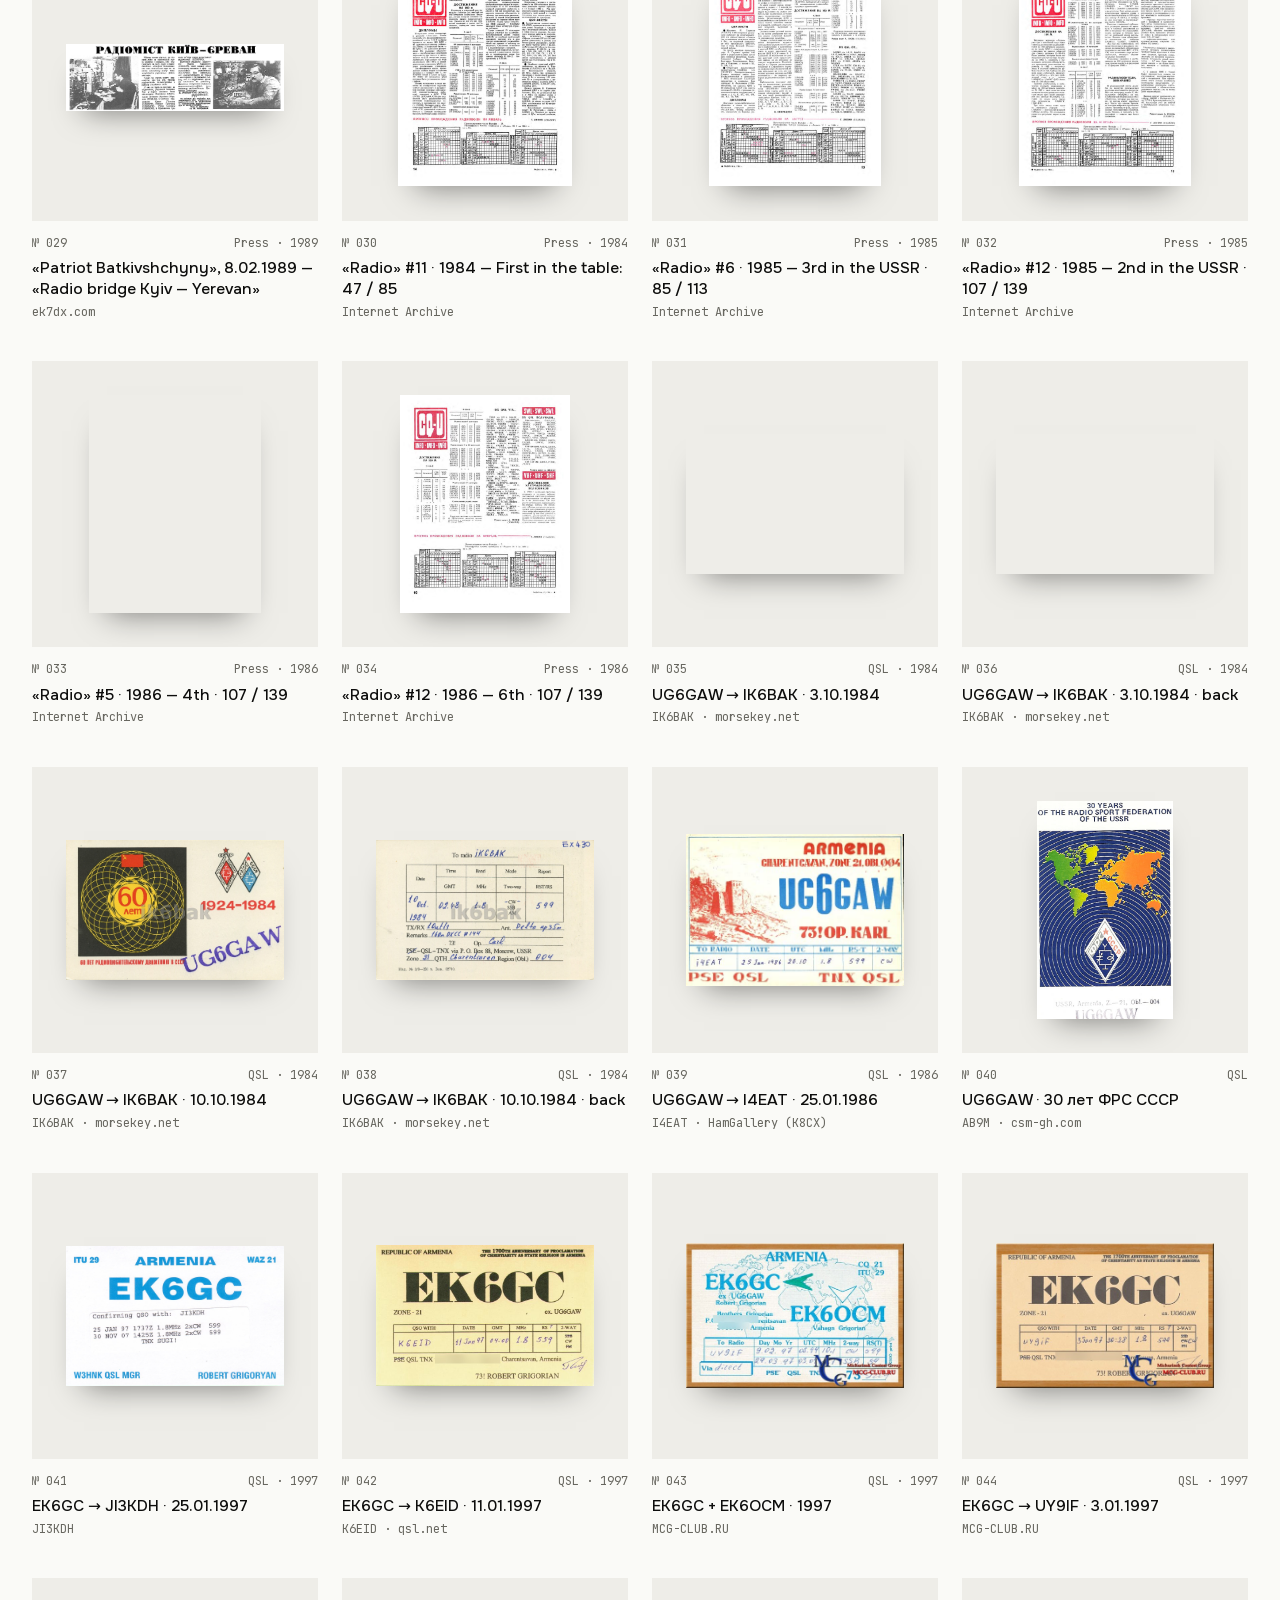
==== commit 56646fc1: "Update site" ====
--- a/index.html
+++ b/index.html
@@ -6,7 +6,11 @@
 <script>try{if(localStorage.getItem('ug6gaw-full')==='1'&&Math.min(screen.width,screen.height)<900){document.querySelector('meta[name=viewport]').setAttribute('content','width=1600');var R=document.documentElement;R.classList.add('full');R.style.setProperty('--k',(1600/Math.min(screen.width,screen.height)).toFixed(3))}}catch(e){}</script>
 <title>Роберт Григорян · UG6GAW / EK6GC — радиолюбитель, Армения</title>
 <meta name="description" content="Роберт Григорян (UG6GAW, ныне EK6GC) — радиолюбитель из Чаренцавана, Армения: чемпион мира CQ WW DX 1990 на 160 метрах, DXCC 160 №144. Robert Grigoryan, radio amateur.">
-<link rel="canonical" href="https://ug6gaw.com/">
+<link rel="alternate" hreflang="ru" href="https://ug6gaw.com/?lang=ru">
+<link rel="alternate" hreflang="en" href="https://ug6gaw.com/?lang=en">
+<link rel="alternate" hreflang="hy" href="https://ug6gaw.com/?lang=hy">
+<link rel="alternate" hreflang="x-default" href="https://ug6gaw.com/">
+<script>(function(){try{var m=/[?&]lang=(ru|en|hy)(?:&|$)/.exec(location.search),l=document.createElement('link');l.rel='canonical';l.id='canon';l.href='https://ug6gaw.com/'+(m?'?lang='+m[1]:'');document.head.appendChild(l);if(m){var r=document.documentElement;r.lang=m[1];r.dataset.lang=m[1]}}catch(e){}})()</script>
 <script type="application/ld+json">
 {"@context":"https://schema.org","@graph":[
 {"@type":"Person","@id":"https://ug6gaw.com/#robert","name":"Robert Grigoryan","alternateName":["Роберт Григорян","Ռոբերտ Գրիգորյան","Robert Grigorian","Karlen","UG6GAW","EK6GC"],"description":"Radio amateur from Charentsavan, Armenia. Callsigns UG6GAW, now EK6GC. World champion on 160 meters in the CQ WW DX Contest 1990, ARRL DXCC 160 #144.","nationality":{"@type":"Country","name":"Armenia"},"knowsAbout":["Amateur radio","160-meter band","CW","Radiosport"],"image":"https://ug6gaw.com/img/hero/fizk-1988.jpg","url":"https://ug6gaw.com/","sameAs":["https://www.qrz.ru/EK6GC","https://ek6gc.com/"]},
@@ -17,6 +21,12 @@
 <meta property="og:title" content="UG6GAW / EK6GC · Robert Grigoryan">
 <meta property="og:description" content="Robert Grigoryan, UG6GAW / EK6GC. Radio amateur from Armenia, 160 meters. CQ World Wide DX Contest 1990.">
 <meta property="og:image" content="https://ug6gaw.com/img/hero/fizk-1988.jpg">
+<meta property="og:url" content="https://ug6gaw.com/">
+<meta property="og:type" content="profile">
+<meta property="og:locale" content="ru_RU">
+<meta property="og:locale:alternate" content="en_US">
+<meta property="og:locale:alternate" content="hy_AM">
+<meta name="twitter:card" content="summary_large_image">
 <link rel="icon" href="data:image/svg+xml,%3Csvg xmlns='http://www.w3.org/2000/svg' viewBox='0 0 32 32'%3E%3Crect width='32' height='32' rx='7' fill='%230b0b0a'/%3E%3Ccircle cx='16' cy='16' r='6' fill='%23ff8a1f'/%3E%3C/svg%3E">
 <link rel="stylesheet" href="fonts/v2.css">
 <link rel="stylesheet" href="fonts/fonts.css">
@@ -1048,11 +1058,14 @@
   function esc(s){return String(s).replace(/&/g,'&amp;').replace(/</g,'&lt;').replace(/"/g,'&quot;')}
 
   /* ---------- language ---------- */
-  function setLang(l){root.dataset.lang=l;root.lang=l;$$('.flags button,.sl button').forEach(function(b){b.setAttribute('aria-pressed',b.dataset.lang===l)});try{localStorage.setItem('ug6gaw-lang',l)}catch(e){}document.dispatchEvent(new Event('langchange'))}
+  var META={ru:[document.title,(document.querySelector('meta[name=description]')||{}).content||''],en:['Robert Grigoryan · UG6GAW / EK6GC — radio amateur, Armenia','Robert Grigoryan (UG6GAW, now EK6GC) is a radio amateur from Charentsavan, Armenia: world champion of the CQ WW DX Contest 1990 on 160 meters, DXCC 160 #144.'],hy:['Ռոբերտ Գրիգորյան · UG6GAW / EK6GC — ռադիոսիրող, Հայաստան','Ռոբերտ Գրիգորյանը (UG6GAW, այժմ՝ EK6GC) ռադիոսիրող է Չարենցավանից, Հայաստան․ CQ WW DX 1990 մրցույթի աշխարհի չեմպիոն 160 մետրում, DXCC 160 №144։']};
+  function langUrl(l){try{var u=new URL(location.href);u.searchParams.set('lang',l);if(/^#(ru|en|hy)$/.test(u.hash))u.hash='';history.replaceState(history.state,'',u.pathname+u.search+u.hash);var c=document.getElementById('canon');if(c)c.href='https://ug6gaw.com/?lang='+l}catch(e){}}
+  function setLang(l,init){root.dataset.lang=l;root.lang=l;var M=META[l]||META.ru;document.title=M[0];var md=document.querySelector('meta[name=description]');if(md)md.content=M[1];if(!init)langUrl(l);$$('.flags button,.sl button').forEach(function(b){b.setAttribute('aria-pressed',b.dataset.lang===l)});try{localStorage.setItem('ug6gaw-lang',l)}catch(e){}document.dispatchEvent(new Event('langchange'))}
   var nl=(navigator.language||'ru').slice(0,2),start=nl==='hy'?'hy':(nl==='ru'||nl==='uk'||nl==='be'||nl==='kk')?'ru':'en';
   try{start=localStorage.getItem('ug6gaw-lang')||start}catch(e){}
   if(/^#(ru|en|hy)$/.test(location.hash))start=location.hash.slice(1);
-  setLang(start);
+  var qm=/[?&]lang=(ru|en|hy)(?:&|$)/.exec(location.search);if(qm)start=qm[1];
+  setLang(start,true);
   $$('.flags button').forEach(function(b){b.addEventListener('click',function(){setLang(b.dataset.lang);setTimeout(function(){langOpen(false)},260)})});
   var lg=$('#lang'),gb=$('#globe');
   function langOpen(v){lg.classList.toggle('open',v);gb.setAttribute('aria-expanded',v)}
